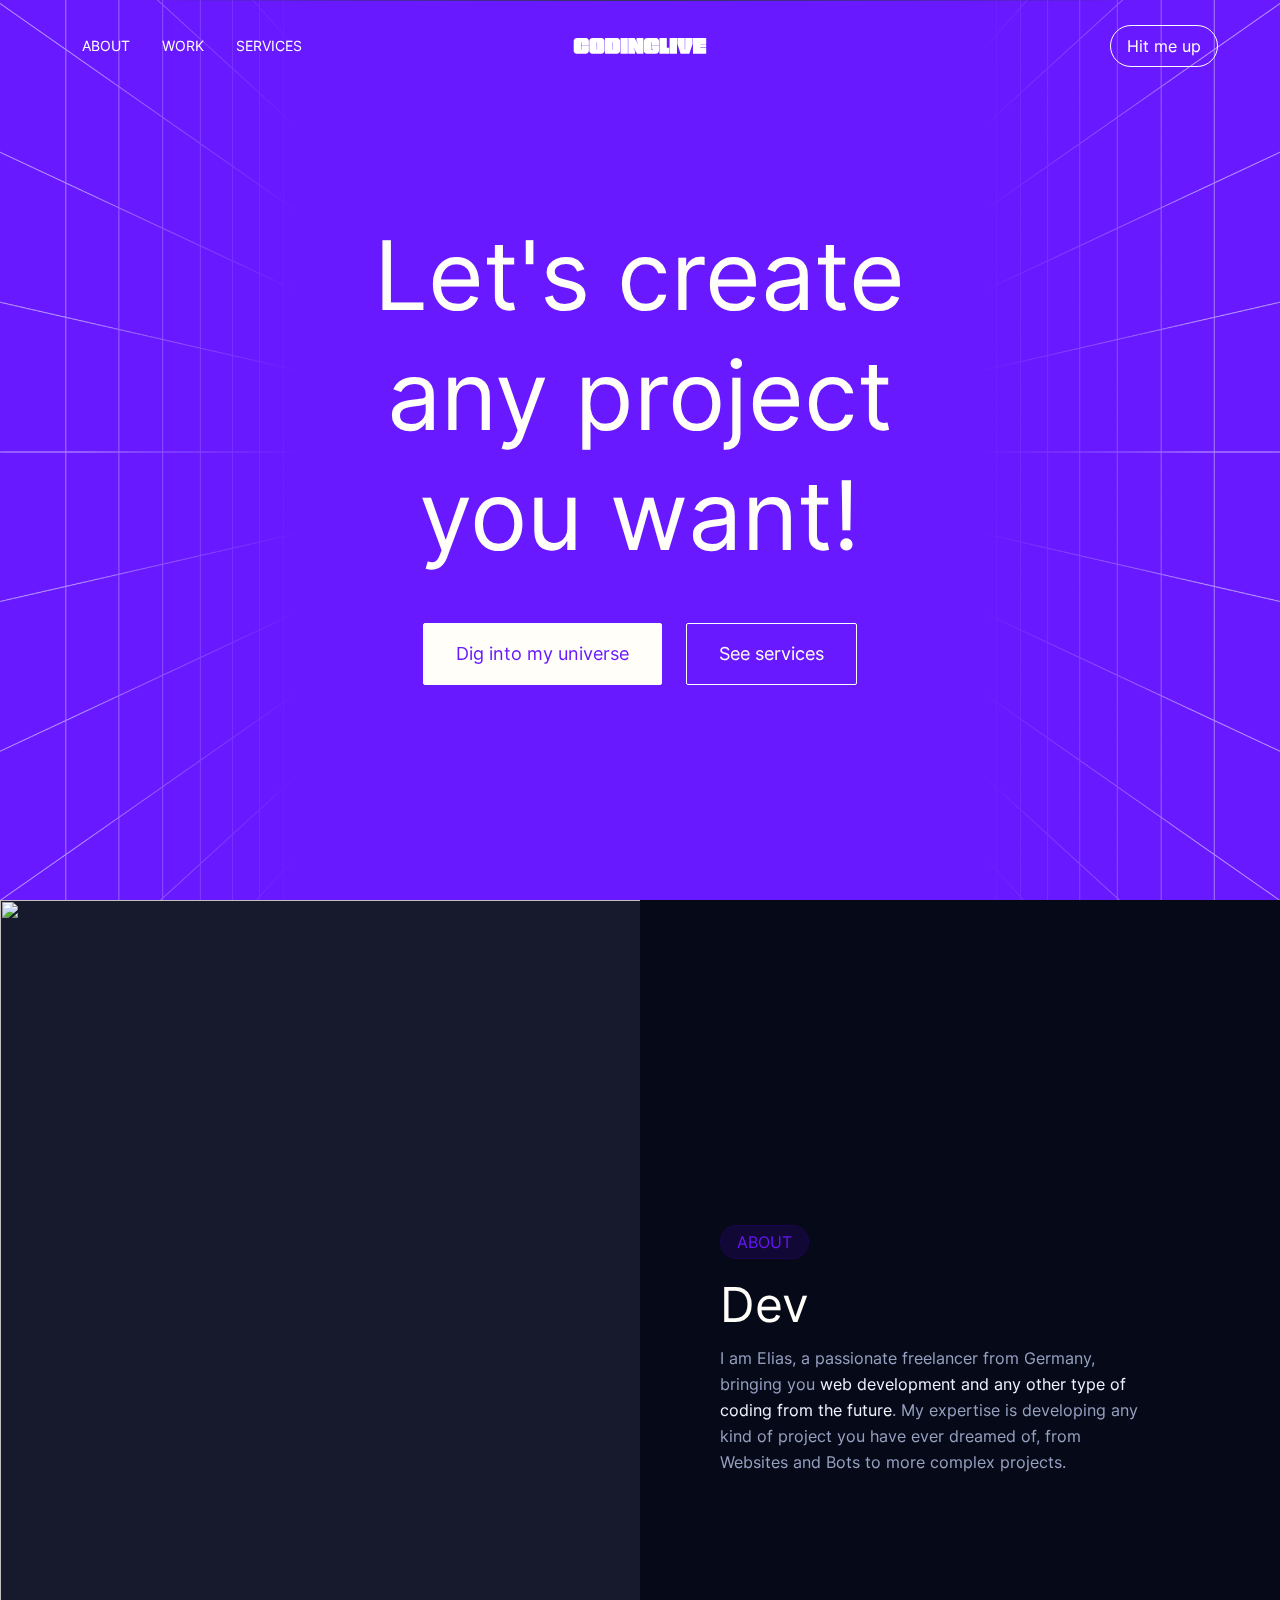
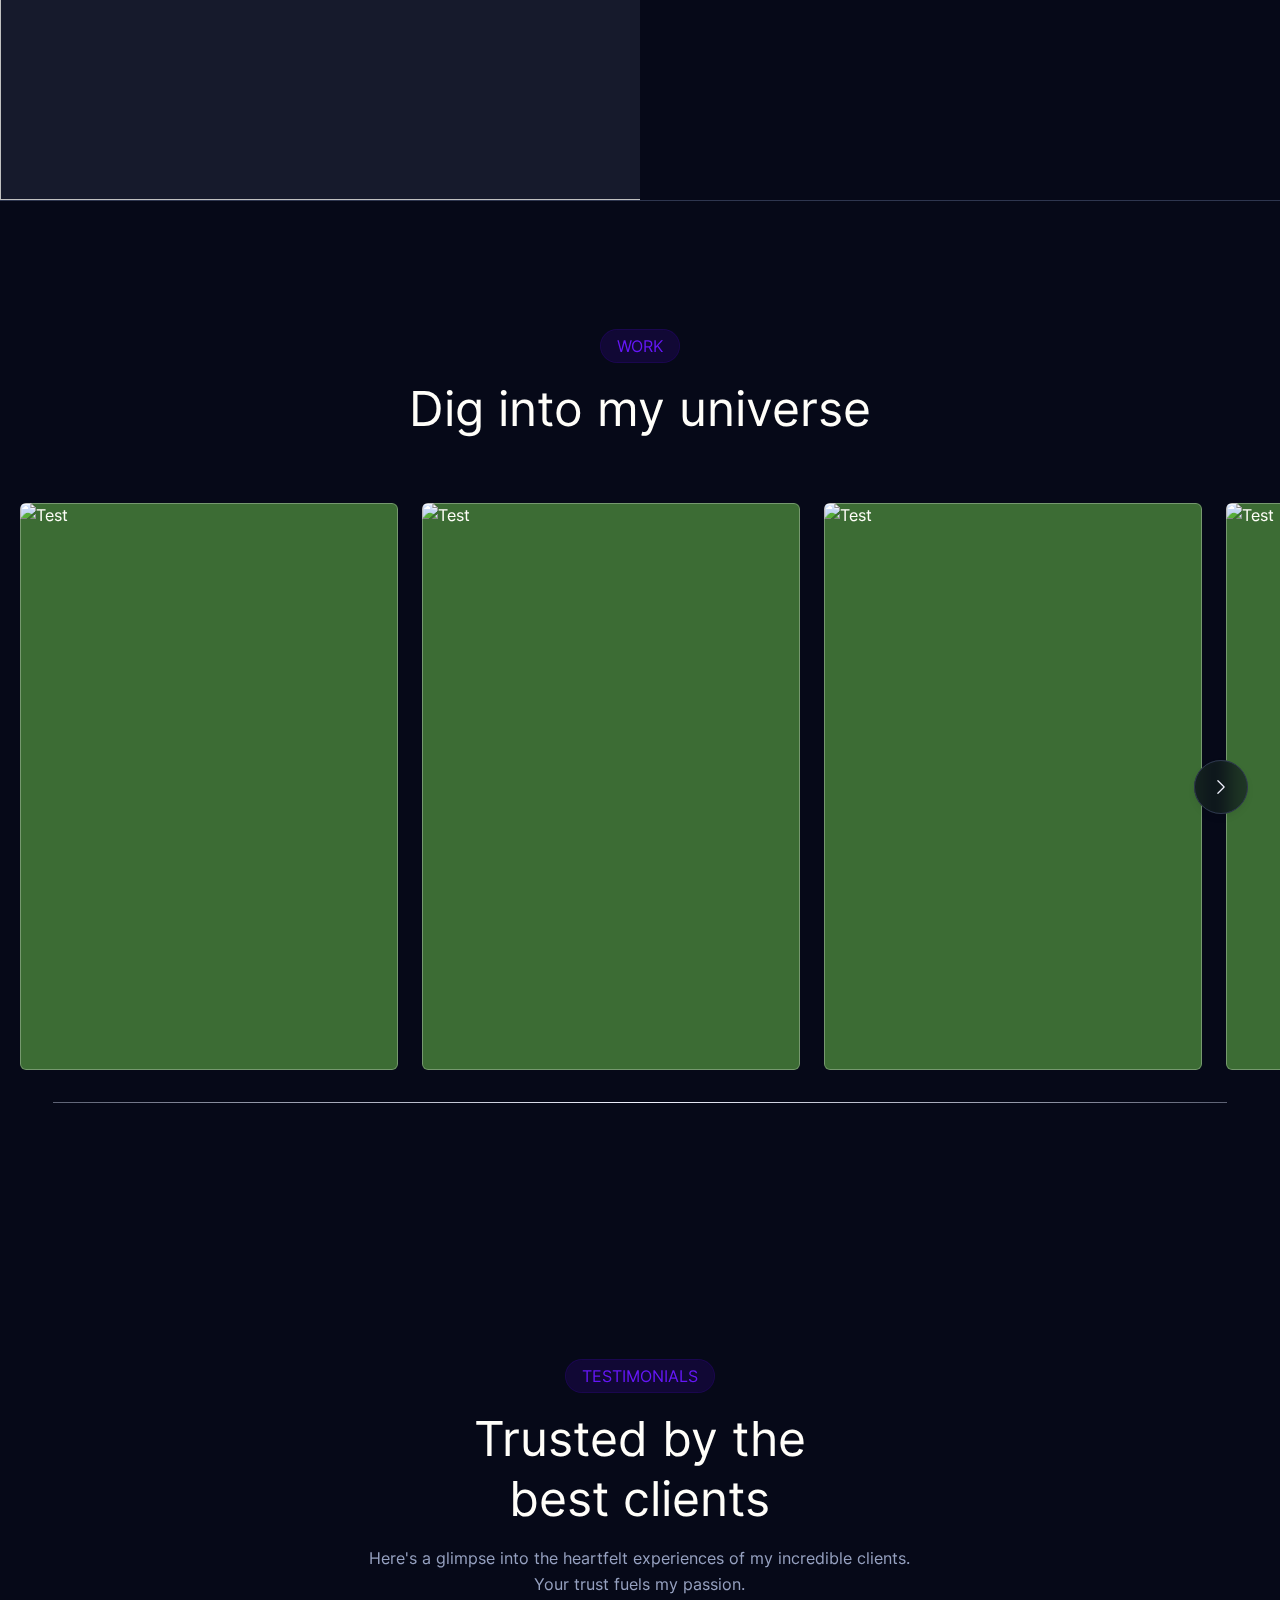
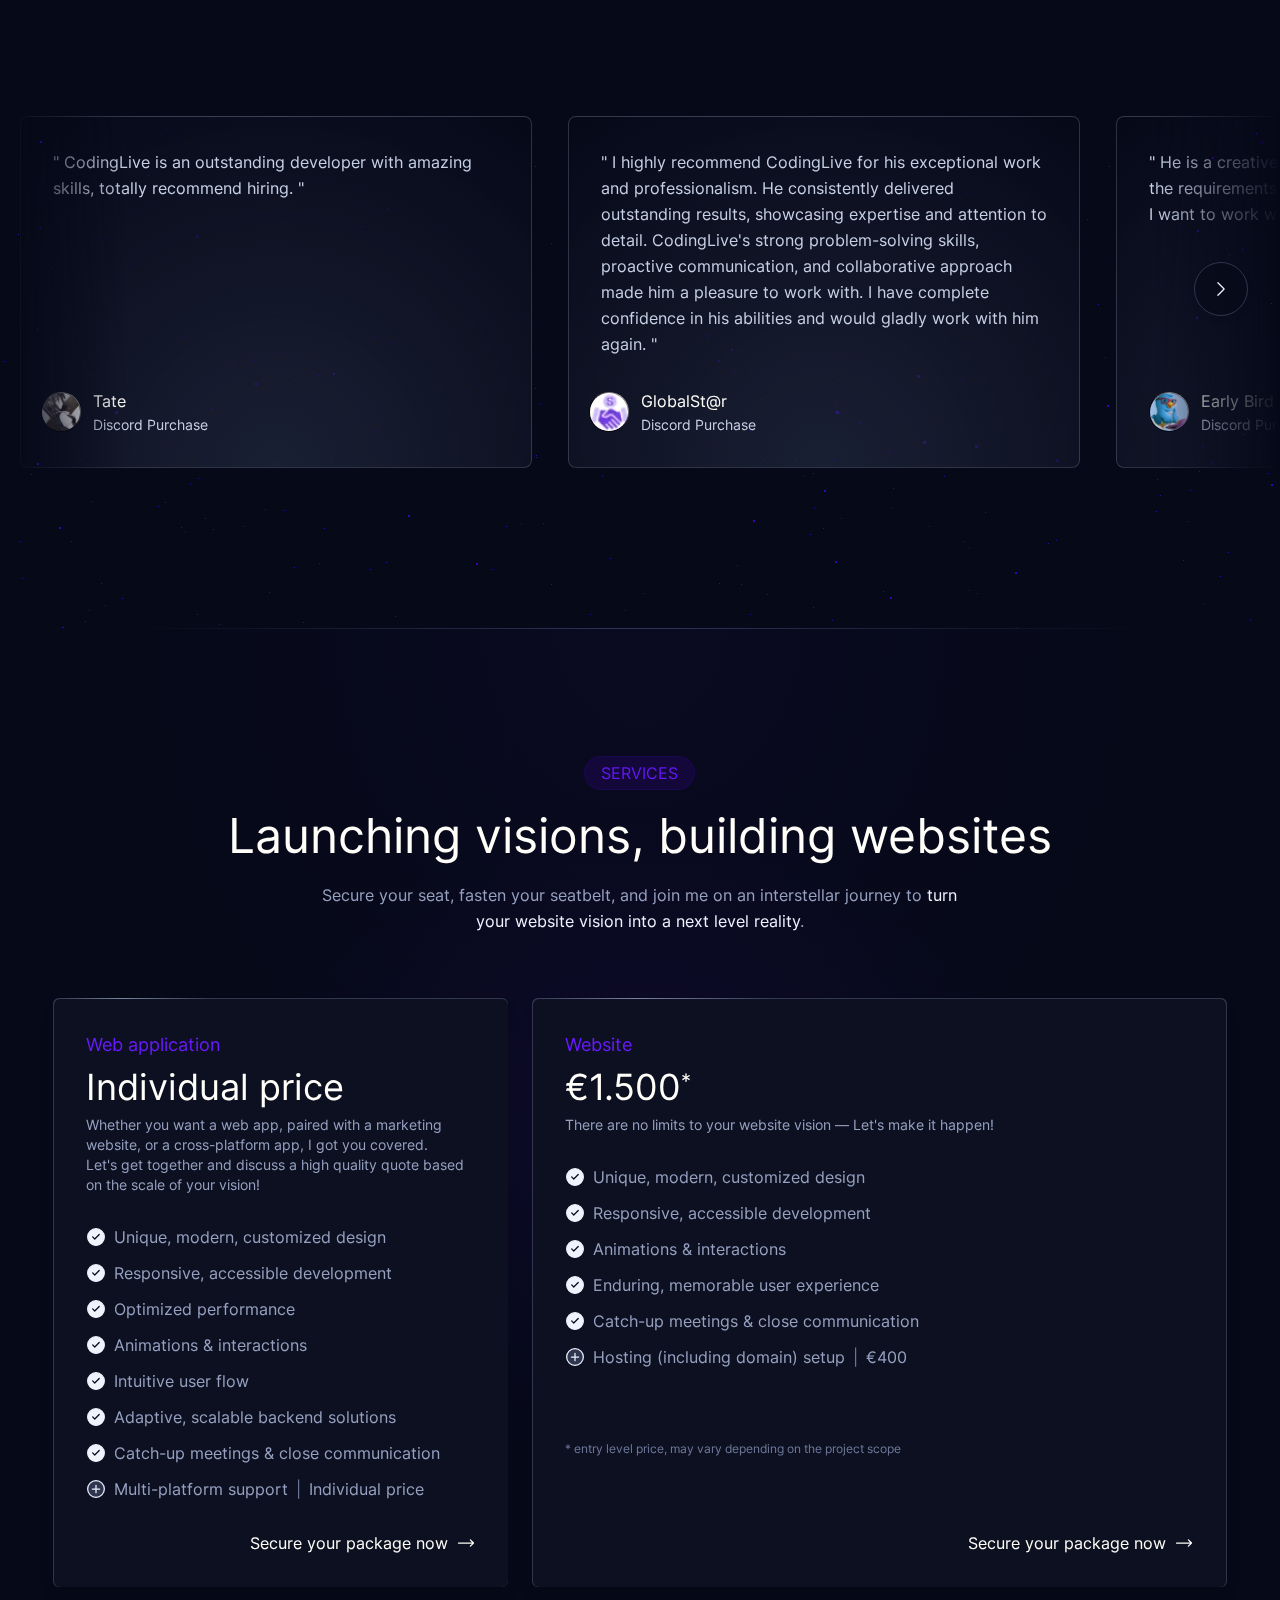
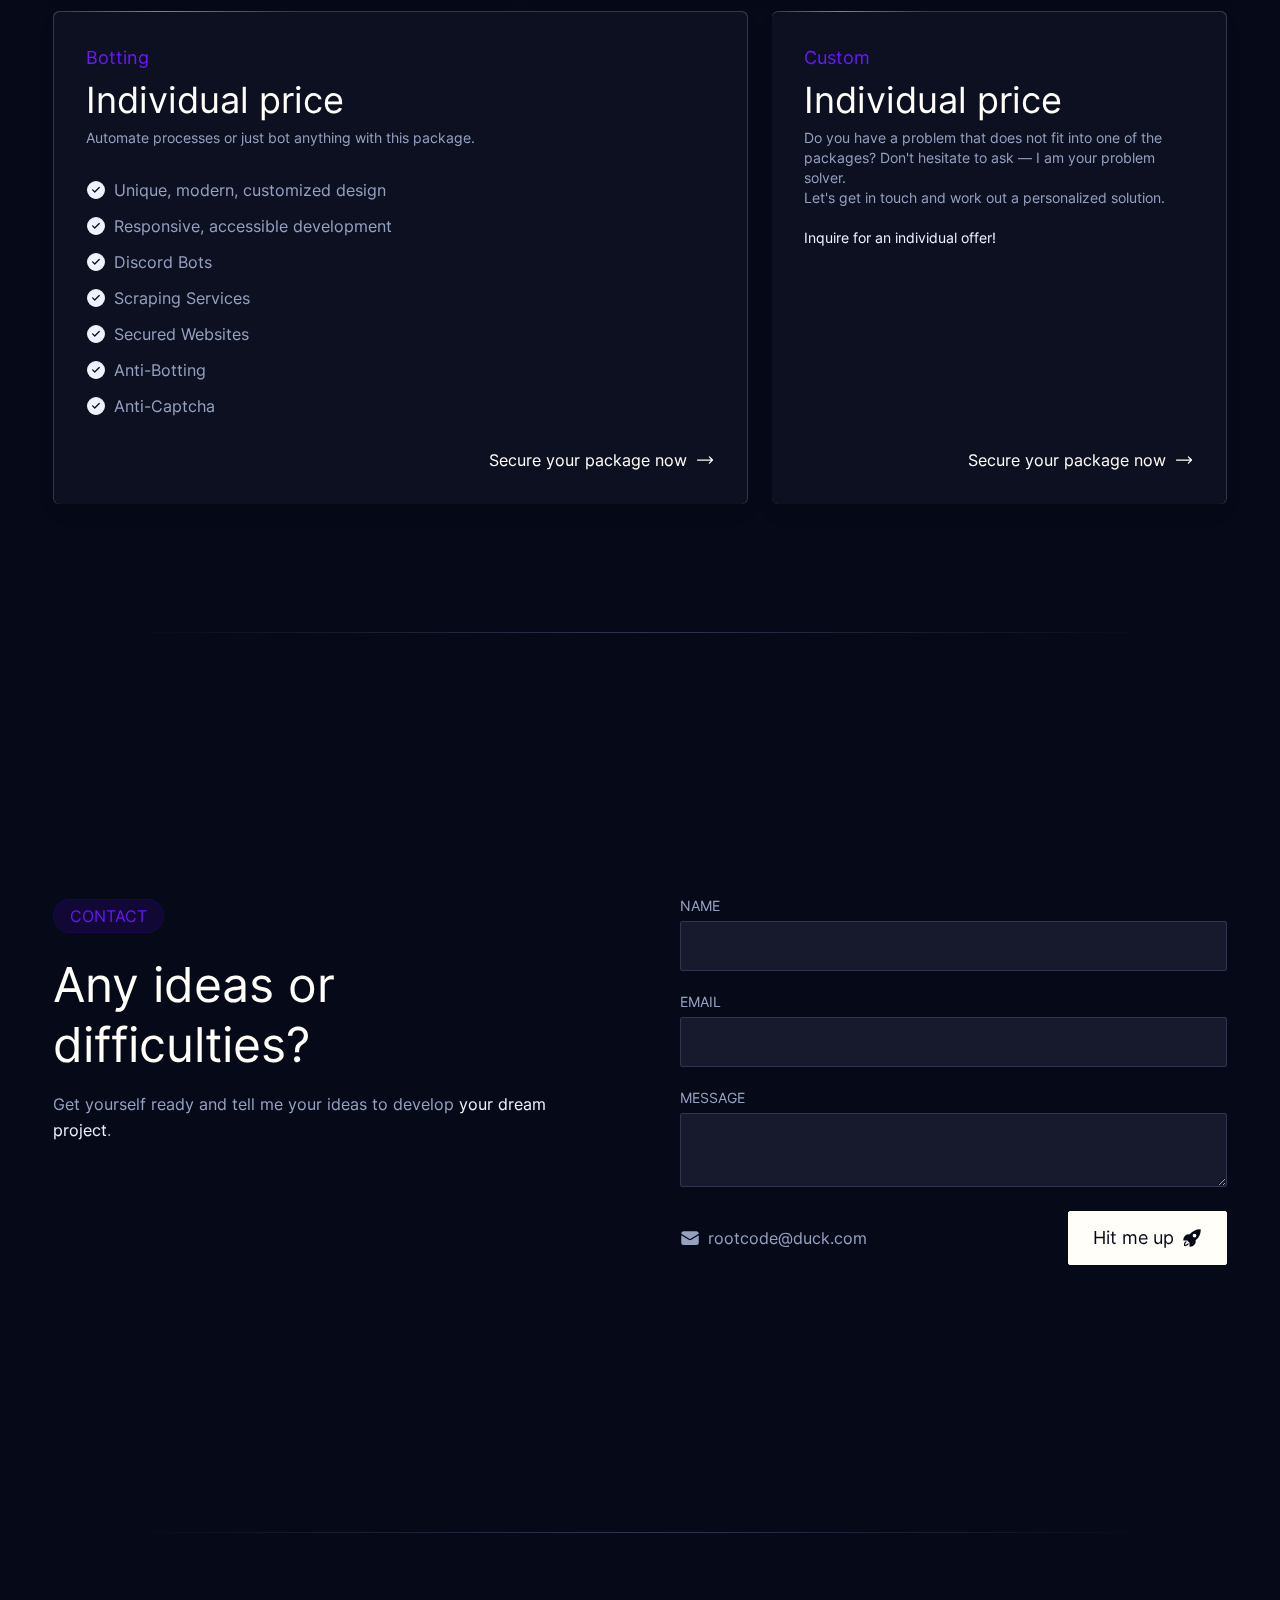
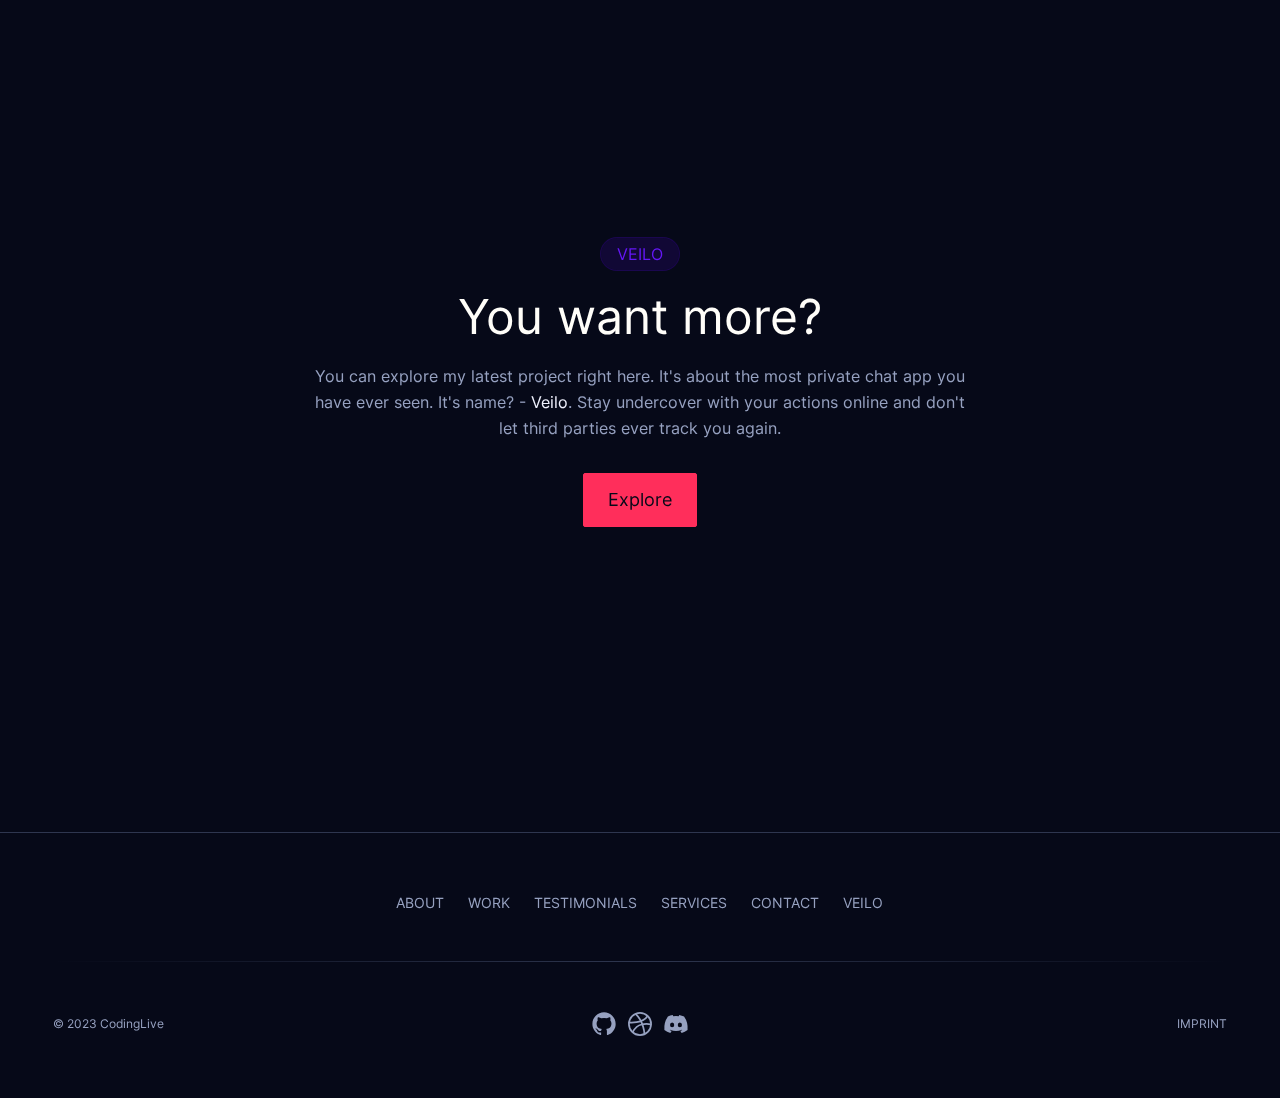
==== index.html @ 64d89483 "Update index.html" ====
<!DOCTYPE html>
<html lang="en" class="color-scheme-dark scroll-smooth">
<meta http-equiv="content-type" content="text/html;charset=utf-8" />

<head data-capo="">
    <meta charset="UTF-8">
    <meta content="width=device-width" name="viewport">
    <title>CodingLive | Portfolio</title>
    <script>
        if ('serviceWorker' in navigator) {
          navigator.serviceWorker.register('service-worker.js');
        }
    </script>
    <link rel="stylesheet" href="_astro/css_clean.css">

    <script type="module" src="_astro/hoisted.fcf19d90.js"></script>

    <script type="module" src="script.js"></script>

    <link rel="canonical" href="index.html">
    <meta name="description" content="CodingLive is bringing you web development and any type of botting you have ever dreamed of.">
    <meta name="robots" content="index, follow">
    <meta property="og:title" content="Lean more about all the projects CodingLive has made.">
    <meta property="og:type" content="website">
    <meta property="og:image" content="imgs/banner.png">
    <meta property="og:url" content="https://protdos.com/">
    <meta property="og:description" content="CodingLive is bringing you web development and any type of botting you have ever dreamed of.">
    <meta property="og:site_name" content="CodingLive">
    <meta property="og:image:url" content="imgs/banner.png">
    <meta property="og:image:alt" content="CodingLive">
    <meta name="twitter:card" content="summary_large_image">
    <link rel="sitemap" href="sitemap-index.xml">
    <meta content="index" name="robots">
    <meta content="Astro v3.3.2" name="generator">
    <meta name="astro-view-transitions-enabled" content="true">
    <meta name="astro-view-transitions-fallback" content="animate">
    <link rel="icon" href="IMG_5452.png" type="image/png">
    <meta name="theme-color" content="#3803B8">
    <link rel="manifest" href="site.webmanifest" crossorigin="anonymous">
    <link rel="apple-touch-icon" sizes="48x48" href="IMG_5452.png">
    <link rel="apple-touch-icon" sizes="72x72" href="IMG_5452.png">
    <link rel="apple-touch-icon" sizes="96x96" href="IMG_5452.png">
    <link rel="apple-touch-icon" sizes="144x144" href="IMG_5452.png">
    <link rel="apple-touch-icon" sizes="192x192" href="IMG_5452.png">
    <link rel="apple-touch-icon" sizes="256x256" href="IMG_5452.png">
    <link rel="apple-touch-icon" sizes="384x384" href="IMG_5452.png">
    <link rel="apple-touch-icon" sizes="512x512" href="IMG_5452.png">

    <link rel="stylesheet" href="stars_test.css">

    <link rel="stylesheet" href="rating_style.css">
    <link rel="stylesheet" href="burger_css.css">


</head>

<body class="scrollbar-thin bg-neutrals-900 text-neutrals-50 antialiased selection:bg-primary selection:text-neutrals-50">
    <iframe id="myHtml" src="fly.html"></iframe>
    <div id="overlay" class="hidden">
        <a href="#about" class="mobile-item" onclick="closeBurger()"><h1>ABOUT</h1></a>
        <a href="#work" class="mobile-item" onclick="closeBurger()"><h1>WORK</h1></a>
        <a href="#services" class="mobile-item" onclick="closeBurger()"><h1>SERVICES</h1></a>
      </div>
    <a href="#main" class="sr-only">Skip to main content</a>

    <style>
        astro-island,astro-slot,astro-static-slot{display:contents}
    </style>

    <astro-island uid="IAx7C" prefix="r2" component-url="/_astro/header.6a01347f.js" component-export="default" renderer-url="/_astro/client.c2e853c0.js" props="{&quot;data-astro-transition-persist&quot;:[0,&quot;astro-p2oxaboh-1&quot;]}" ssr="" client="idle" opts="{&quot;name&quot;:&quot;Header&quot;,&quot;value&quot;:true}" data-astro-transition-persist="astro-p2oxaboh-1" await-children="">
        <header aria-label="Primary" class="fixed top-0 z-40 w-full" style="z-index: 9999;">
            <div class="mx-auto w-11/12 max-w-7xl 2xl:w-4/5">
                <div id="nacbar" class="mt-4 rounded-full border-0.5 p-2 transition-colors duration-500 border-transparent bg-transparent">
                    <div class="grid grid-cols-3">
                        <div class="flex items-center lg:hidden">
                            <button type="button" id="mobile-navigation-toggle" aria-haspopup="menu" aria-expanded="true" aria-label="Toggle navigation menu" class="transition-colors duration-500 md:px-4 md:py-2">
                                <div class="burger">
                                    <span></span>
                                </div>
                            </button>
                        </div>
                        
                        <nav aria-label="Primary" class="ms-4 hidden items-center gap-x-6 lg:flex"><a href="index.html#about" class="relative flex h-full items-center p-1 text-sm uppercase text-neutrals-50 after:absolute after:inset-x-0 after:bottom-[12.25%] after:h-px after:scale-x-0 after:bg-gradient-to-r after:from-transparent after:via-neutrals-200 after:to-transparent after:transition-transform hover:after:-scale-x-100 focus-visible:after:-scale-x-100">About</a><a href="index.html#work" class="relative flex h-full items-center p-1 text-sm uppercase text-neutrals-50 after:absolute after:inset-x-0 after:bottom-[12.25%] after:h-px after:scale-x-0 after:bg-gradient-to-r after:from-transparent after:via-neutrals-200 after:to-transparent after:transition-transform hover:after:-scale-x-100 focus-visible:after:-scale-x-100">Work</a><a href="index.html#services" class="relative flex h-full items-center p-1 text-sm uppercase text-neutrals-50 after:absolute after:inset-x-0 after:bottom-[12.25%] after:h-px after:scale-x-0 after:bg-gradient-to-r after:from-transparent after:via-neutrals-200 after:to-transparent after:transition-transform hover:after:-scale-x-100 focus-visible:after:-scale-x-100">Services</a></nav>
                        <div class="flex items-center justify-center" id="really">
                            <a href="index.html" title="Navigate home" class="hover:animate-jiggle"><img src="_astro/wordmark.svg" width="483" height="52" alt="CodingLive" decoding="async" class="h-3.5 md:h-4" /></a>
                        </div>
                        <div class="flex items-center justify-end"><a class="relative isolate flex justify-center items-center select-none overflow-hidden border align-middle transition-all duration-500 before:absolute before:-start-3 before:top-0 before:-z-10 before:h-full before:w-[calc(100%+1.5rem)] before:origin-left before:-skew-x-[16deg] before:scale-x-0 before:transition-transform before:duration-500 hover:[&amp;:not(:disabled)]:before:scale-x-100 focus-visible:[&amp;:not(:disabled)]:before:scale-x-100 active:[&amp;:not(:disabled)]:scale-[1.01] disabled:opacity-70 border-neutrals-50 px-3 py-1.5 text-sm md:px-4 md:py-2 md:text-base hover:[&amp;:not(:disabled)]:text-neutrals-900 focus-visible:text-neutrals-900 text-neutrals-50 before:bg-neutrals-50 rounded-full" as="a" href="index.html#contact">Hit me up</a></div>
                    </div>
                </div>
            </div>
        </header>
    </astro-island>

    <script>
        let typedCharacters = '';
        let word_to_search = "rainbow";

        document.addEventListener('keyup', function (event) {
            const userInput = event.key.toLowerCase();

            if (userInput === 'backspace') {
                typedCharacters = typedCharacters.slice(0, -1);
            } else {
                typedCharacters += event.key.toLowerCase();
            }

            console.log(typedCharacters);

            if (typedCharacters.includes(word_to_search)) {
                typedCharacters = '';

                document.getElementById("nacbar").classList.add("animated_bar");

                setTimeout(function () {
                    document.getElementById("nacbar").classList.remove("animated_bar");
                }, 10000);
            }

        });

    </script>

    <style>
        .animated_bar {
            background: linear-gradient(124deg, #ff2400, #e81d1d, #e8b71d, #e3e81d, #1de840, #1ddde8, #2b1de8, #dd00f3, #dd00f3);
            background-size: 1800% 1800%;

            -webkit-animation: rainbow 10s ease;
            -moz-animation: rainbow 10s ease;
            -o-animation: rainbow 10s ease;
            animation: rainbow 10s ease;
        }

        @-webkit-keyframes rainbow {
            0%{
                background-position:0% 82%
            }
            50%{
                background-position:100% 19%
            }
            100%{  
                background-position:0% 82%
            }
        }
        @-moz-keyframes rainbow {
            0%{
                background-position:0% 82%
            }
            50%{
                background-position:100% 19%
            }
            100%{  
                background-position:0% 82%
            }
        }
        @-o-keyframes rainbow {
            0%{
                background-position:0% 82%
            }
            50%{
                background-position:100% 19%
            }
            100%{  
                background-position:0% 82%
            }
        }
        @keyframes rainbow { 
            0%{
                background-position:0% 82%
            }
            50%{
                background-position:100% 19%
            }
            100%{  
                background-position:0% 82%
            }
        }
    </style>

     

    <style>
        #overlay {
            display: flex;
            position: fixed;
            top: 0;
            left: 0;
            width: 100%;
            height: 100%;
            background-color: #060918; 
            color: white;
            font-size: 2em;
            text-align: center;
            padding-top: 20%;
            opacity: 0.92;
            transition: opacity 0.5s ease; 
            z-index: 9998; 
            align-items: center;
            flex-direction: column;
        }

        #overlay.hidden {
            opacity: 0;
            pointer-events: none;
        }

        .mobile-item {
            margin-bottom: 5%;
            transition: background-color 0.3s ease;
            width: 100%;

        }

        .mobile-item:hover {
            background-color: #1a2141;
            background: linear-gradient(to right, rgba(26, 33, 65, 0) 0%, #1a2141 50%, rgba(26, 33, 65, 0) 100%),
                        linear-gradient(to left, rgba(26, 33, 65, 0) 0%, #1a2141 50%, rgba(26, 33, 65, 0) 100%);
            opacity: 0.9;
        }


        .mobile-item:last-child {
            margin-bottom: 0;
        }

    </style>

  <script>
    let pressed = false;
    const burger = document.querySelector('.burger');

    burger.addEventListener('click', () => {
      burger.classList.toggle('active');
      if (pressed == false) {
        document.getElementById('overlay').classList.remove('hidden');
        pressed = true;
      } else { 
        document.getElementById('overlay').classList.add('hidden');
        pressed = false;
      }
      
    });

    function closeBurger() {
        burger.classList.toggle('active');
        document.getElementById('overlay').classList.add('hidden');
        pressed = false;
    }
    
  </script>

    

    <main id="main">
        <section aria-labelledby="hero-heading" id="da_section" class="relative inset-0 flex h-screen w-full flex-col justify-center py-28" id="sec1">
            <astro-island uid="J7izH" prefix="r4" component-url="/_astro/grid-background.4586b404.js" component-export="default" renderer-url="/_astro/client.c2e853c0.js" props="{}" ssr="" client="visible" opts="{&quot;name&quot;:&quot;GridBackground&quot;,&quot;value&quot;:true}" await-children="">
                <div aria-hidden="true" id="shit" class="pointer-events-none absolute inset-0 -z-50 overflow-hidden bg-primary bg-[size:103%_103%] bg-no-repeat object-fill" style="background-image:url(_astro/future-grid.a0cd4189.webp);background-position:calc(50% + 0px) calc(50% + 0px)"></div>
            </astro-island>
            <div class="mx-auto w-11/12 max-w-7xl 2xl:w-4/5" id="about2">
                <div class="flex flex-col items-center justify-center">
                    <h1 id="hero-heading" class="text-center text-4xl/tight font-bold text-neutrals-50 sm:text-5xl/tight md:text-7xl lg:text-8xl/tight">
                        Let's create <br>any project <br>you want!
                    </h1>
                    <div class="mt-12 flex items-stretch gap-x-6 gap-y-3 max-sm:flex-col sm:items-center"><a class="relative isolate flex justify-center items-center select-none overflow-hidden rounded-sm border align-middle transition-all duration-500 before:absolute before:-start-3 before:top-0 before:-z-10 before:h-full before:w-[calc(100%+1.5rem)] before:origin-left before:-skew-x-[16deg] before:scale-x-0 before:transition-transform before:duration-500 hover:[&amp;:not(:disabled)]:before:scale-x-100 focus-visible:[&amp;:not(:disabled)]:before:scale-x-100 active:[&amp;:not(:disabled)]:scale-[1.01] disabled:opacity-70 border-neutrals-50 px-6 py-3 md:px-8 md:py-4 md:text-lg hover:[&amp;:not(:disabled)]:tracking-[0.075em] text-primary before:bg-primary bg-neutrals-50 hover:[&amp;:not(:disabled)]:text-neutrals-50 focus-visible:text-neutrals-50" as="a" href="index.html#work">
                        Dig into my universe
                        </a><a class="relative isolate flex justify-center items-center select-none overflow-hidden rounded-sm border align-middle transition-all duration-500 before:absolute before:-start-3 before:top-0 before:-z-10 before:h-full before:w-[calc(100%+1.5rem)] before:origin-left before:-skew-x-[16deg] before:scale-x-0 before:transition-transform before:duration-500 hover:[&amp;:not(:disabled)]:before:scale-x-100 focus-visible:[&amp;:not(:disabled)]:before:scale-x-100 active:[&amp;:not(:disabled)]:scale-[1.01] disabled:opacity-70 border-neutrals-50 px-6 py-3 md:px-8 md:py-4 md:text-lg hover:[&amp;:not(:disabled)]:tracking-[0.075em] hover:[&amp;:not(:disabled)]:text-primary focus-visible:text-primary text-neutrals-50 before:bg-neutrals-50" as="a" href="index.html#services">
                        See services
                        </a>
                    </div>
                </div>
            </div>
        </section>

        <section id="about" aria-labelledby="about-heading" class="relative z-10 w-full bg-neutrals-900">
            <div class="flex min-h-screen w-full items-center max-lg:flex-col lg:grid lg:grid-cols-[minmax(0,1fr)_minmax(0,min(91.666667%/2,40rem))_minmax(0,min(91.666667%/2,40rem))_minmax(0,1fr)] xl:grid-cols-[minmax(0,1fr)_minmax(0,min(80%/2,40rem))_minmax(0,min(80%/2,40rem))_minmax(0,1fr)]"><img src="_astro/image.jpg" width="1328" height="1770" alt="" draggable="false" decoding="async" class="h-full max-h-screen bg-neutrals-800 object-cover object-center lg:col-start-1 lg:col-end-3" />
                <div class="w-full py-28 max-lg:mx-auto max-lg:w-11/12 max-lg:max-w-7xl lg:ps-10 xl:ps-20">
                    <p class="relative mb-4 inline-block overflow-hidden rounded-full border-0.5 border-primary/30 bg-primary/10 px-4 py-1 font-medium uppercase text-primary backdrop-blur-sm after:absolute after:inset-0 after:animate-shiny-badge-slide after:bg-primary/10 max-md:text-sm" id="about-heading">About</p>
                        <div class="mb-4 text-4xl font-bold text-neutrals-50 md:text-5xl">
                            <h2 id="animatedText"></h2>
                        </div>
                    <p class="max-w-prose text-base/relaxed text-neutrals-300" id="daaa">
                        I am Elias, a passionate freelancer from Germany, bringing you
                        <span class="text-neutrals-100">web development and any other type of coding from the future</span>. My expertise is developing any kind of project you have ever dreamed of, from Websites and Bots to more complex projects.
                    </p>
                </div>
            </div>
        </section>

        <section class="relative z-10 w-full bg-neutrals-900 py-32 flex flex-col justify-center min-h-screen before:inset-x-0 before:h-px before:absolute before:w-4/5 before:top-0 before:-z-10 before:bg-gradient-to-r before:from-transparent before:via-neutrals-600 before:to-transparent before:max-w-7xl before:mx-auto after:pointer-events-none after:absolute after:inset-0 after:-z-10 after:mx-auto after:h-full after:w-full after:max-w-7xl after:bg-[radial-gradient(40%_36%_at_50%_0%,rgba(105,25,255,0.04)_0%,rgba(105,25,255,0)_100%,rgba(105,25,255,0)_100%),radial-gradient(32%_20%_at_50%_32%,rgba(105,25,255,0.08)_0%,rgba(105,25,255,0)_100%)] lg:border-t-0.5 lg:border-neutrals-600 lg:before:hidden lg:after:hidden" id="work" aria-labelledby="work-heading">
            <div class="mx-auto w-11/12 max-w-7xl 2xl:w-4/5">
                <div class="flex flex-col items-center text-center">
                    <p class="relative mb-4 inline-block overflow-hidden rounded-full border-0.5 border-primary/30 bg-primary/10 px-4 py-1 font-medium uppercase text-primary backdrop-blur-sm after:absolute after:inset-0 after:animate-shiny-badge-slide after:bg-primary/10 max-md:text-sm" id="work-heading">Work</p>
                    <h2 class="mb-4 text-3xl/tight font-bold text-neutrals-50 md:text-5xl/tight">Dig into my universe</h2>
                </div>
            </div>
                      
            <div class="mt-4 w-full scroll-container">
                <div class="content">
                    <div class="relative py-8">

                        <div class="pointer-events-none absolute top-1/2 z-10 flex w-full -translate-y-1/2 justify-between px-4 lg:px-8">
                            <button type="text" onclick="scrollToElement('test_first2')" id="btn-back-testimonials2" title="Previous project slide" style="visibility: hidden;" aria-controls="project-carousel" disabled="" class="pointer-events-auto aspect-square h-fit rounded-full border border-neutrals-600 bg-neutrals-900/90 p-4 text-neutrals-100 drop-shadow-md backdrop-blur-md disabled:cursor-not-allowed disabled:opacity-50 supports-[backdrop-filter]:bg-neutrals-900/50"><svg xmlns="http://www.w3.org/2000/svg" viewBox="0 0 24 24" fill="currentColor" aria-hidden="true" class="h-5 w-5"><path fill-rule="evenodd" d="M7.72 12.53a.75.75 0 010-1.06l7.5-7.5a.75.75 0 111.06 1.06L9.31 12l6.97 6.97a.75.75 0 11-1.06 1.06l-7.5-7.5z" clip-rule="evenodd"></path></svg></button>
                            <button type="text" onclick="scrollToElement('last_project')" id="btn-back-testimonials3" class="pointer-events-auto aspect-square h-fit rounded-full border border-neutrals-600 bg-neutrals-900/90 p-4 text-neutrals-100 drop-shadow-md backdrop-blur-md disabled:cursor-not-allowed disabled:opacity-50 supports-[backdrop-filter]:bg-neutrals-900/50"><svg xmlns="http://www.w3.org/2000/svg" viewBox="0 0 24 24" fill="currentColor" aria-hidden="true" class="h-5 w-5"><path fill-rule="evenodd" d="M16.28 11.47a.75.75 0 010 1.06l-7.5 7.5a.75.75 0 01-1.06-1.06L14.69 12 7.72 5.03a.75.75 0 011.06-1.06l7.5 7.5z" clip-rule="evenodd"></path></svg></button>
                        </div>

                        <div class="h-[calc(clamp(18rem,42vmin,26rem)*3/2)] touch-none select-none overflow-hidden" id="da_thing">
                            <ul id="project-carousel" aria-label="Project Carousel" class="grid auto-cols-min grid-flow-col gap-x-6 overflow-x-auto ps-10" style="padding-left: 20px;">
                               <li id="test_first2" aria-labelledby="project-item-6ab247b3-08e7-423d-bfe6-4fceddb81c90-heading" data-item-index="0" aria-current="true" aria-hidden="false" class="relative aspect-[2/3] w-[clamp(18rem,42vmin,26rem)] overflow-hidden rounded-md">
                                    <a aria-label="Personal Website" aria-disabled="false" tabindex="0" class="group block h-full w-full rounded-md border border-neutrals-50/30" draggable="false">
                                        <article class="absolute inset-0 flex flex-col items-center justify-center gap-y-1 bg-neutrals-900/50 p-4 text-center opacity-0 backdrop-blur-sm transition-opacity duration-300 group-hover:opacity-100 group-focus-visible:opacity-100">
                                            <div class="overflow-hidden"><time dateTime="2023-08-01" class="block translate-y-full text-xs uppercase text-neutrals-50/90 transition-transform duration-300 group-hover:translate-y-0 group-focus-visible:translate-y-0">August 2023</time></div>
                                            <div class="overflow-hidden">
                                                <h3 id="project-item-6ab247b3-08e7-423d-bfe6-4fceddb81c90-heading" class="translate-y-full text-2xl font-bold transition-transform duration-300 group-hover:translate-y-0 group-focus-visible:translate-y-0 lg:text-4xl">Veilo - Private Chat</h3>
                                            </div>
                                            <div class="overflow-hidden">
                                                <p class="translate-y-full text-xs text-neutrals-50/90 transition-transform duration-300 group-hover:translate-y-0 group-focus-visible:translate-y-0 lg:text-sm">Website, App, Current</p>
                                            </div>
                                            <div class="overflow-hidden" style="margin-top: 8%;">
                                                <p data-href="https://veilo.protdos.com" class="clickable relative isolate flex justify-center items-center select-none overflow-hidden border align-middle transition-all duration-500 before:absolute before:-start-3 before:top-0 before:-z-10 before:h-full before:w-[calc(100%+1.5rem)] before:origin-left before:-skew-x-[16deg] before:scale-x-0 before:transition-transform before:duration-500 hover:[&amp;:not(:disabled)]:before:scale-x-100 focus-visible:[&amp;:not(:disabled)]:before:scale-x-100 active:[&amp;:not(:disabled)]:scale-[1.01] disabled:opacity-70 border-neutrals-50 px-3 py-1.5 text-sm md:px-4 md:py-2 md:text-base hover:[&amp;:not(:disabled)]:text-neutrals-900 focus-visible:text-neutrals-900 text-neutrals-50 before:bg-neutrals-50 rounded-full" as="a" href="index.html#contact">View</p>
                                            </div>

                                        </article><img alt="Test" decoding="async" src="imgs/IMG_5466.jpeg" sizes="(max-width: 3840px) 100vw, 3840px" width="3840" height="2160" class="pointer-events-none absolute inset-0 -z-10 h-full w-full object-cover transition-[transform,opacity,filter] duration-700 group-hover:scale-105 group-focus-visible:scale-105" style="background-color:#3c6c34;object-position: 2%" /></a>
                                </li>

                                <li aria-labelledby="project-item-6ab247b3-08e7-423d-bfe6-4fceddb81c90-heading" data-item-index="0" aria-current="true" aria-hidden="false" class="relative aspect-[2/3] w-[clamp(18rem,42vmin,26rem)] overflow-hidden rounded-md">
                                    <a aria-label="Personal Website" aria-disabled="false" tabindex="0" class="group block h-full w-full rounded-md border border-neutrals-50/30" draggable="false">
                                        <article class="absolute inset-0 flex flex-col items-center justify-center gap-y-2 bg-neutrals-900/50 p-4 text-center opacity-0 backdrop-blur-sm transition-opacity duration-300 group-hover:opacity-100 group-focus-visible:opacity-100">
                                            <div class="overflow-hidden"><time dateTime="2023-08-01" class="block translate-y-full text-xs uppercase text-neutrals-50/90 transition-transform duration-300 group-hover:translate-y-0 group-focus-visible:translate-y-0">July 2023</time></div>
                                            <div class="overflow-hidden">
                                                <h3 id="project-item-6ab247b3-08e7-423d-bfe6-4fceddb81c90-heading" class="translate-y-full text-2xl font-bold transition-transform duration-300 group-hover:translate-y-0 group-focus-visible:translate-y-0 lg:text-4xl">Encochat - Private Chat</h3>
                                            </div>
                                            <div class="overflow-hidden">
                                                <p class="translate-y-full text-xs text-neutrals-50/90 transition-transform duration-300 group-hover:translate-y-0 group-focus-visible:translate-y-0 lg:text-sm">Website, Old App</p>
                                            </div>
                                            <div class="overflow-hidden" style="margin-top: 8%;">
                                                <p data-href="https://app.protdos.com" class="clickable relative isolate flex justify-center items-center select-none overflow-hidden border align-middle transition-all duration-500 before:absolute before:-start-3 before:top-0 before:-z-10 before:h-full before:w-[calc(100%+1.5rem)] before:origin-left before:-skew-x-[16deg] before:scale-x-0 before:transition-transform before:duration-500 hover:[&amp;:not(:disabled)]:before:scale-x-100 focus-visible:[&amp;:not(:disabled)]:before:scale-x-100 active:[&amp;:not(:disabled)]:scale-[1.01] disabled:opacity-70 border-neutrals-50 px-3 py-1.5 text-sm md:px-4 md:py-2 md:text-base hover:[&amp;:not(:disabled)]:text-neutrals-900 focus-visible:text-neutrals-900 text-neutrals-50 before:bg-neutrals-50 rounded-full" as="a" href="index.html#contact">View</p>
                                            </div>

                                        </article><img alt="Test" decoding="async" src="imgs/IMG_5467.jpeg" sizes="(max-width: 3840px) 100vw, 3840px" width="3840" height="2160" class="pointer-events-none absolute inset-0 -z-10 h-full w-full object-cover transition-[transform,opacity,filter] duration-700 group-hover:scale-105 group-focus-visible:scale-105" style="background-color:#3c6c34;object-position:50%" /></a>
                                </li>

                                <li aria-labelledby="project-item-6ab247b3-08e7-423d-bfe6-4fceddb81c90-heading" data-item-index="0" aria-current="true" aria-hidden="false" class="relative aspect-[2/3] w-[clamp(18rem,42vmin,26rem)] overflow-hidden rounded-md">
                                    <a aria-label="Personal Website" aria-disabled="false" tabindex="0" class="group block h-full w-full rounded-md border border-neutrals-50/30" draggable="false">
                                        <article class="absolute inset-0 flex flex-col items-center justify-center gap-y-2 bg-neutrals-900/50 p-4 text-center opacity-0 backdrop-blur-sm transition-opacity duration-300 group-hover:opacity-100 group-focus-visible:opacity-100">
                                            <div class="overflow-hidden"><time dateTime="2023-08-01" class="block translate-y-full text-xs uppercase text-neutrals-50/90 transition-transform duration-300 group-hover:translate-y-0 group-focus-visible:translate-y-0">February 2023</time></div>
                                            <div class="overflow-hidden">
                                                <h3 id="project-item-6ab247b3-08e7-423d-bfe6-4fceddb81c90-heading" class="translate-y-full text-2xl font-bold transition-transform duration-300 group-hover:translate-y-0 group-focus-visible:translate-y-0 lg:text-4xl">Old Portfolio</h3>
                                            </div>
                                            <div class="overflow-hidden">
                                                <p class="translate-y-full text-xs text-neutrals-50/90 transition-transform duration-300 group-hover:translate-y-0 group-focus-visible:translate-y-0 lg:text-sm">Website, Old Portfolio</p>
                                            </div>
                                            <div class="overflow-hidden" style="margin-top: 8%;">
                                                <p data-href="https://personal.protdos.com" class="clickable relative isolate flex justify-center items-center select-none overflow-hidden border align-middle transition-all duration-500 before:absolute before:-start-3 before:top-0 before:-z-10 before:h-full before:w-[calc(100%+1.5rem)] before:origin-left before:-skew-x-[16deg] before:scale-x-0 before:transition-transform before:duration-500 hover:[&amp;:not(:disabled)]:before:scale-x-100 focus-visible:[&amp;:not(:disabled)]:before:scale-x-100 active:[&amp;:not(:disabled)]:scale-[1.01] disabled:opacity-70 border-neutrals-50 px-3 py-1.5 text-sm md:px-4 md:py-2 md:text-base hover:[&amp;:not(:disabled)]:text-neutrals-900 focus-visible:text-neutrals-900 text-neutrals-50 before:bg-neutrals-50 rounded-full" as="a" href="index.html#contact">View</p>
                                            </div>

                                        </article><img alt="Test" decoding="async" src="imgs/IMG_5468.jpeg" sizes="(max-width: 3840px) 100vw, 3840px" width="3840" height="2160" class="pointer-events-none absolute inset-0 -z-10 h-full w-full object-cover transition-[transform,opacity,filter] duration-700 group-hover:scale-105 group-focus-visible:scale-105" style="background-color:#3c6c34;object-position:30%" /></a>
                                </li>

                                <li aria-labelledby="project-item-6ab247b3-08e7-423d-bfe6-4fceddb81c90-heading" data-item-index="0" aria-current="true" aria-hidden="false" class="relative aspect-[2/3] w-[clamp(18rem,42vmin,26rem)] overflow-hidden rounded-md">
                                    <a aria-label="Personal Website" aria-disabled="false" tabindex="0" class="group block h-full w-full rounded-md border border-neutrals-50/30" draggable="false">
                                        <article class="absolute inset-0 flex flex-col items-center justify-center gap-y-2 bg-neutrals-900/50 p-4 text-center opacity-0 backdrop-blur-sm transition-opacity duration-300 group-hover:opacity-100 group-focus-visible:opacity-100">
                                            <div class="overflow-hidden"><time dateTime="2023-08-01" class="block translate-y-full text-xs uppercase text-neutrals-50/90 transition-transform duration-300 group-hover:translate-y-0 group-focus-visible:translate-y-0">November 2022</time></div>
                                            <div class="overflow-hidden">
                                                <h3 id="project-item-6ab247b3-08e7-423d-bfe6-4fceddb81c90-heading" class="translate-y-full text-2xl font-bold transition-transform duration-300 group-hover:translate-y-0 group-focus-visible:translate-y-0 lg:text-4xl">Spanndecken Born</h3>
                                            </div>
                                            <div class="overflow-hidden">
                                                <p class="translate-y-full text-xs text-neutrals-50/90 transition-transform duration-300 group-hover:translate-y-0 group-focus-visible:translate-y-0 lg:text-sm">Website</p>
                                            </div>
                                            <div class="overflow-hidden" style="margin-top: 8%;">
                                                <p data-href="#" class="clickable relative isolate flex justify-center items-center select-none overflow-hidden border align-middle transition-all duration-500 before:absolute before:-start-3 before:top-0 before:-z-10 before:h-full before:w-[calc(100%+1.5rem)] before:origin-left before:-skew-x-[16deg] before:scale-x-0 before:transition-transform before:duration-500 hover:[&amp;:not(:disabled)]:before:scale-x-100 focus-visible:[&amp;:not(:disabled)]:before:scale-x-100 active:[&amp;:not(:disabled)]:scale-[1.01] disabled:opacity-70 border-neutrals-50 px-3 py-1.5 text-sm md:px-4 md:py-2 md:text-base hover:[&amp;:not(:disabled)]:text-neutrals-900 focus-visible:text-neutrals-900 text-neutrals-50 before:bg-neutrals-50 rounded-full" as="a" href="index.html#contact">View</p>
                                            </div>

                                        </article><img alt="Test" decoding="async" src="imgs/IMG_5472.jpeg" sizes="(max-width: 3840px) 100vw, 3840px" width="3840" height="2160" class="pointer-events-none absolute inset-0 -z-10 h-full w-full object-cover transition-[transform,opacity,filter] duration-700 group-hover:scale-105 group-focus-visible:scale-105" style="background-color:#3c6c34;object-position:50%" /></a>
                                </li>

                                <li aria-labelledby="project-item-6ab247b3-08e7-423d-bfe6-4fceddb81c90-heading" data-item-index="0" aria-current="true" aria-hidden="false" class="relative aspect-[2/3] w-[clamp(18rem,42vmin,26rem)] overflow-hidden rounded-md">
                                    <a aria-label="Personal Website" aria-disabled="false" tabindex="0" class="group block h-full w-full rounded-md border border-neutrals-50/30" draggable="false">
                                        <article class="absolute inset-0 flex flex-col items-center justify-center gap-y-2 bg-neutrals-900/50 p-4 text-center opacity-0 backdrop-blur-sm transition-opacity duration-300 group-hover:opacity-100 group-focus-visible:opacity-100">
                                            <div class="overflow-hidden"><time dateTime="2023-08-01" class="block translate-y-full text-xs uppercase text-neutrals-50/90 transition-transform duration-300 group-hover:translate-y-0 group-focus-visible:translate-y-0">November 2022</time></div>
                                            <div class="overflow-hidden">
                                                <h3 id="project-item-6ab247b3-08e7-423d-bfe6-4fceddb81c90-heading" class="translate-y-full text-2xl font-bold transition-transform duration-300 group-hover:translate-y-0 group-focus-visible:translate-y-0 lg:text-4xl">Refreshed</h3>
                                            </div>
                                            <div class="overflow-hidden">
                                                <p class="translate-y-full text-xs text-neutrals-50/90 transition-transform duration-300 group-hover:translate-y-0 group-focus-visible:translate-y-0 lg:text-sm">Website</p>
                                            </div>
                                            <div class="overflow-hidden" style="margin-top: 8%;">
                                                <p data-href="#" class="clickable relative isolate flex justify-center items-center select-none overflow-hidden border align-middle transition-all duration-500 before:absolute before:-start-3 before:top-0 before:-z-10 before:h-full before:w-[calc(100%+1.5rem)] before:origin-left before:-skew-x-[16deg] before:scale-x-0 before:transition-transform before:duration-500 hover:[&amp;:not(:disabled)]:before:scale-x-100 focus-visible:[&amp;:not(:disabled)]:before:scale-x-100 active:[&amp;:not(:disabled)]:scale-[1.01] disabled:opacity-70 border-neutrals-50 px-3 py-1.5 text-sm md:px-4 md:py-2 md:text-base hover:[&amp;:not(:disabled)]:text-neutrals-900 focus-visible:text-neutrals-900 text-neutrals-50 before:bg-neutrals-50 rounded-full" as="a" href="index.html#contact">View</p>
                                            </div>

                                        </article><img alt="Test" decoding="async" src="imgs/IMG_5471.jpeg" sizes="(max-width: 3840px) 100vw, 3840px" width="3840" height="2160" class="pointer-events-none absolute inset-0 -z-10 h-full w-full object-cover transition-[transform,opacity,filter] duration-700 group-hover:scale-105 group-focus-visible:scale-105" style="background-color:#3c6c34;object-position:100%" /></a>
                                </li>

                                <li aria-labelledby="project-item-6ab247b3-08e7-423d-bfe6-4fceddb81c90-heading" data-item-index="0" aria-current="true" aria-hidden="false" class="relative aspect-[2/3] w-[clamp(18rem,42vmin,26rem)] overflow-hidden rounded-md">
                                    
                                    <article id="last_project" class="absolute inset-0 flex flex-col items-center justify-center gap-y-2 bg-neutrals-900/50 p-4 text-center opacity-1 backdrop-blur-sm transition-opacity duration-300 group-hover:opacity-100">
                                            <div class="overflow-hidden">
                                                <h3 id="project-item-6ab247b3-08e7-423d-bfe6-4fceddb81c90-heading" class="text-2xl font-bold transition-transform duration-300 lg:text-4xl">Got an idea?</h3>
                                            </div>
                                            <div class="overflow-hidden">
                                                <p class="text-xs text-neutrals-50/90 transition-transform duration-300 lg:text-sm">Contact be down below so we can create your dream project right now!</p>
                                            </div>
                                            <div class="overflow-hidden" style="margin-top: 8%;">
                                                <a class="relative isolate flex justify-center items-center select-none overflow-hidden border align-middle transition-all duration-500 before:absolute before:-start-3 before:top-0 before:-z-10 before:h-full before:w-[calc(100%+1.5rem)] before:origin-left before:-skew-x-[16deg] before:scale-x-0 before:transition-transform before:duration-500 hover:[&amp;:not(:disabled)]:before:scale-x-100 focus-visible:[&amp;:not(:disabled)]:before:scale-x-100 active:[&amp;:not(:disabled)]:scale-[1.01] disabled:opacity-70 border-neutrals-50 px-3 py-1.5 text-sm md:px-4 md:py-2 md:text-base hover:[&amp;:not(:disabled)]:text-neutrals-900 focus-visible:text-neutrals-900 text-neutrals-50 before:bg-neutrals-50 rounded-full" href="index.html#contact">Contact</a>
                                            </div>

                                        </article>
                                        <img alt="Test" decoding="async" src="_astro/future-grid.a0cd4189.webp" sizes="(max-width: 3840px) 100vw, 3840px" width="3840" height="2160" class="pointer-events-none absolute inset-0 -z-10 h-full w-full object-cover transition-[transform,opacity,filter] duration-700 group-hover:scale-105 group-focus-visible:scale-105" style="background-color:transparent; object-position:100%" />
                                
                                </li>
                                                            
                                
                            </ul>
                        </div>
                        
                    </div>
                    <div class="mx-auto w-11/12 max-w-7xl 2xl:w-4/5">
                        <div class="h-px w-full bg-gradient-to-r from-neutrals-600/60 via-neutrals-600 to-neutrals-600/60">
                            <div class="h-full bg-gradient-to-r from-neutrals-100/30 via-neutrals-100 to-neutrals-100/30" style="width:100%"></div>
                        </div>
                    </div>
                </div>
            </div>

            </astro-island>
        </section>

        <script>
            const scrollContainer2 = document.getElementById('project-carousel');
            const back_btn2 = document.getElementById('btn-back-testimonials2');
            const back_btn3 = document.getElementById('btn-back-testimonials3');

            
            scrollContainer2.addEventListener('scroll', () => {
                const isAtEnd = scrollContainer2.scrollLeft + scrollContainer2.clientWidth >= scrollContainer2.scrollWidth;
                
                if (isAtEnd) {
                    back_btn3.disabled = true;
                    back_btn3.style.visibility = 'hidden';
                } else {
                    back_btn3.disabled = false;
                    back_btn3.style.visibility = 'visible';
                }

                if (scrollContainer2.scrollLeft > 25) {
                    back_btn2.disabled = false;
                    back_btn2.style.visibility = 'visible';
                } else {
                    back_btn2.disabled = true;
                    back_btn2.style.visibility = 'hidden';
                }
            });
            </script>

        <section class="bg-animation z-10 w-full bg-neutrals-900 py-32 flex flex-col justify-center min-h-screen before:inset-x-0 before:h-px before:absolute before:w-4/5 before:top-0 before:-z-10 before:bg-gradient-to-r before:from-transparent before:via-neutrals-600 before:to-transparent before:max-w-7xl before:mx-auto after:pointer-events-none after:absolute after:inset-0 after:-z-10 after:mx-auto after:h-full after:w-full after:max-w-7xl after:bg-[radial-gradient(40%_36%_at_50%_0%,rgba(105,25,255,0.04)_0%,rgba(105,25,255,0)_100%,rgba(105,25,255,0)_100%),radial-gradient(32%_20%_at_50%_32%,rgba(105,25,255,0.08)_0%,rgba(105,25,255,0)_100%)]" id="stories" aria-labelledby="stories-heading">
            
            <astro-island uid="Z9hi00" prefix="r27" component-url="/_astro/stars-background.ac318252.js" component-export="default" renderer-url="/_astro/client.c2e853c0.js" props="{}" ssr="" client="visible" opts="{&quot;name&quot;:&quot;StarsBackground&quot;,&quot;value&quot;:true}" await-children="">
                <div class="mask-inline-faded pointer-events-none absolute inset-0 -z-10" id="tsparticles"><canvas style="width:100%;height:100%"></canvas></div>
            </astro-island>
            <div class="mx-auto w-11/12 max-w-7xl 2xl:w-4/5">
                <div class="mb-16 flex flex-col items-center text-center">
                    <p class="relative mb-4 inline-block overflow-hidden rounded-full border-0.5 border-primary/30 bg-primary/10 px-4 py-1 font-medium uppercase text-primary backdrop-blur-sm after:absolute after:inset-0 after:animate-shiny-badge-slide after:bg-primary/10 max-md:text-sm" id="stories-heading">Testimonials</p>
                    <h2 class="mb-4 text-3xl/tight font-bold text-neutrals-50 md:text-5xl/tight">
                        Trusted by the
                        <br> best clients
                    </h2>
                    <p class="max-w-prose text-base/relaxed text-neutrals-300">
                        Here&apos;s a glimpse into the heartfelt experiences of my incredible clients.<br>Your trust fuels my passion.
                    </p>
                </div>
            </div>
            <style>
                .mask-inline {
                    -webkit-mask: linear-gradient(
                        90deg,
                        transparent,
                        white 10%,
                        white 90%,
                        transparent
                    );
                    mask: linear-gradient(90deg, transparent, white 10%, white 90%, transparent);
                }
            </style>
            <div class="mt-4 w-full scroll-container">
                <div class="content">
                    <div class="relative py-8">

                        <div id="stars"></div>
                        <div id="stars2"></div>
                        <div id="stars3"></div>
                        <div id="stars4"></div>

                        <script>
                            function scrollToElement(name) {
                                const elementToScrollTo = document.getElementById(name);
                                elementToScrollTo.scrollIntoView({ behavior: 'smooth', block: 'nearest', inline: 'start' });
                            }

                            function scrollTo2(el) {
                                const elRight = el.offsetLeft + el.offsetWidth;
                                const elLeft = el.offsetLeft;

                                const elParentRight = el.parentNode.offsetLeft + el.parentNode.offsetWidth;
                                const elParentLeft = el.parentNode.offsetLeft;

                                if (elRight > elParentRight + el.parentNode.scrollLeft) {
                                    el.parentNode.scrollLeft = elRight - elParentRight;
                                }

                                else if (elLeft < elParentLeft + el.parentNode.scrollLeft) {
                                    el.parentNode.scrollLeft = elLeft - elParentLeft;
                                }
                            }


                            

                        </script>

                        <div class="pointer-events-none absolute top-1/2 z-10 flex w-full -translate-y-1/2 justify-between px-4 lg:px-8">
                            <button disabled="" id="btn-back-testimonials" type="text" title="Previous project slide" style="visibility: hidden;" aria-controls="project-carousel" onclick="scrollToElement('test_first')" class="pointer-events-auto aspect-square h-fit rounded-full border border-neutrals-600 bg-neutrals-900/90 p-4 text-neutrals-100 drop-shadow-md backdrop-blur-md disabled:cursor-not-allowed disabled:opacity-50 supports-[backdrop-filter]:bg-neutrals-900/50"><svg xmlns="http://www.w3.org/2000/svg" viewBox="0 0 24 24" fill="currentColor" aria-hidden="true" class="h-5 w-5"><path fill-rule="evenodd" d="M7.72 12.53a.75.75 0 010-1.06l7.5-7.5a.75.75 0 111.06 1.06L9.31 12l6.97 6.97a.75.75 0 11-1.06 1.06l-7.5-7.5z" clip-rule="evenodd"></path></svg></button>
                            <button type="text" id="forward_btn" title="" onclick="scrollToElement('feeed')" class="pointer-events-auto aspect-square h-fit rounded-full border border-neutrals-600 bg-neutrals-900/90 p-4 text-neutrals-100 drop-shadow-md backdrop-blur-md disabled:cursor-not-allowed disabled:opacity-50 supports-[backdrop-filter]:bg-neutrals-900/50"><svg xmlns="http://www.w3.org/2000/svg" viewBox="0 0 24 24" fill="currentColor" aria-hidden="true" class="h-5 w-5"><path fill-rule="evenodd" d="M16.28 11.47a.75.75 0 010 1.06l-7.5 7.5a.75.75 0 01-1.06-1.06L14.69 12 7.72 5.03a.75.75 0 011.06-1.06l7.5 7.5z" clip-rule="evenodd"></path></svg></button>
                        </div>

                        <div class="mask-inline touch-none select-none overflow-hidden" id="da_thing">
                            <ul id="da_thing_2" aria-label="Project Carousel" class="grid auto-cols-min grid-flow-col gap-x-6 overflow-x-hidden ps-10" style="padding-left: 20px;">
                             
                                <li id="test_first" data-item-index="1" aria-current="false" aria-hidden="true" class="relative me-3 h-full w-[32rem] max-w-[80vw] flex-[0_0_auto] rounded-lg border border-neutrals-200/20 bg-radial-highlight p-4 md:p-8">
                                    <article class="flex h-full flex-col justify-between gap-y-2">
                                        <blockquote class="max-w-prose text-sm/relaxed text-neutrals-200 lg:text-base/relaxed">&quot;
                                            <!-- -->CodingLive is an outstanding developer with amazing skills, totally recommend hiring.
                                            <!-- -->&quot;</blockquote>
                                        <div class="mt-6 flex items-center">
                                            <div class="me-3 flex">
                                                <div class="bg-shiny-frame -ms-3 h-10 w-10 overflow-hidden rounded-full border border-transparent"><img style="background-color:#654333" alt="Tate" decoding="async" src="imgs/avatars/3b8925fe59d779ffc152dea0a584e90f.webp" srcSet="" sizes="160px" width="40" height="40" class="h-full w-full" /></div>
                                            </div>
                                            <div><cite><h3 class="lg:text-md mb-0.5 not-italic">Tate</h3></cite>
                                                <p class="text-xs text-neutrals-200 lg:text-sm">Discord Purchase</p>
                                            </div>
                                        </div>
                                    </article>
                                </li>
                                <li data-item-index="2" aria-current="false" aria-hidden="true" class="relative me-3 h-full w-[32rem] max-w-[80vw] flex-[0_0_auto] rounded-lg border border-neutrals-200/20 bg-radial-highlight p-4 md:p-8">
                                    <article class="flex h-full flex-col justify-between gap-y-2">
                                        <blockquote class="max-w-prose text-sm/relaxed text-neutrals-200 lg:text-base/relaxed">&quot;
                                            <!-- -->I highly recommend CodingLive for his exceptional work and professionalism. He consistently delivered outstanding results, showcasing expertise and attention to detail. CodingLive's strong problem-solving skills, proactive communication, and collaborative approach made him a pleasure to work with. I have complete confidence in his abilities and would gladly work with him again.
                                            <!-- -->&quot;</blockquote>
                                        <div class="mt-6 flex items-center">
                                            <div class="me-3 flex">
                                                <div class="bg-shiny-frame -ms-3 h-10 w-10 overflow-hidden rounded-full border border-transparent"><img style="background-color:#9e7260" alt="GlobalSt@r" decoding="async" src="imgs/avatars/acbfa8a5e6d59bd27a7b8ce4430b6c1a.webp" srcSet="" sizes="160px" width="40" height="40" class="h-full w-full" /></div>
                                            </div>
                                            <div><cite><h3 class="lg:text-md mb-0.5 not-italic">GlobalSt@r</h3></cite>
                                                <p class="text-xs text-neutrals-200 lg:text-sm">Discord Purchase</p>
                                            </div>
                                        </div>
                                    </article>
                                </li>
                                <li data-item-index="3" aria-current="false" aria-hidden="true" class="relative me-3 h-full w-[32rem] max-w-[80vw] flex-[0_0_auto] rounded-lg border border-neutrals-200/20 bg-radial-highlight p-4 md:p-8">
                                    <article class="flex h-full flex-col justify-between gap-y-2">
                                        <blockquote class="max-w-prose text-sm/relaxed text-neutrals-200 lg:text-base/relaxed">&quot;
                                            <!-- -->He is a creative and smart developer.
                            He understands the requirements very soon and provides excellent results. I want to work with him in long term.
                                            <!-- -->&quot;</blockquote>
                                        <div class="mt-6 flex items-center">
                                            <div class="me-3 flex">
                                                <div class="bg-shiny-frame h-10 w-10 overflow-hidden rounded-full border border-transparent"><img style="background-color:#9cbce4" alt="Early Bird" decoding="async" src="imgs/avatars/8676ae4509617fedce8f1e31930ca4d7.webp" srcSet="" sizes="160px" width="40" height="40" class="h-full w-full" /></div>
                                            </div>
                                            <div><cite><h3 class="lg:text-md mb-0.5 not-italic">Early Bird</h3></cite>
                                                <p class="text-xs text-neutrals-200 lg:text-sm">Discord Purchase</p>
                                            </div>
                                        </div>
                                    </article>
                                </li>
                                <li data-item-index="4" aria-current="false" aria-hidden="true" class="relative me-3 h-full w-[32rem] max-w-[80vw] flex-[0_0_auto] rounded-lg border border-neutrals-200/20 bg-radial-highlight p-4 md:p-8">
                                    <article class="flex h-full flex-col justify-between gap-y-2">
                                        <blockquote class="max-w-prose text-sm/relaxed text-neutrals-200 lg:text-base/relaxed">&quot;
                                            <!-- -->vouch CodingLive, super nice, was willing to go 2$ under original price. super quick with giving code. would definetly buy again
                                            <!-- -->&quot;</blockquote>
                                        <div class="mt-6 flex items-center">
                                            <div class="me-3 flex">
                                                <div class="bg-shiny-frame -ms-3 h-10 w-10 overflow-hidden rounded-full border border-transparent"><img style="background-color:#654333" alt="Siege" decoding="async" src="imgs/avatars/a_3c334110d6375866d00b48b451b0a945.webp" srcSet="" sizes="160px" width="40" height="40" class="h-full w-full" /></div>
                                            </div>
                                            <div><cite><h3 class="lg:text-md mb-0.5 not-italic">siege</h3></cite>
                                                <p class="text-xs text-neutrals-200 lg:text-sm">Discord Purchase</p>
                                            </div>
                                        </div>
                                    </article>
                                </li>


                                <li data-item-index="5" aria-current="false" aria-hidden="true" class="relative me-3 h-full w-[32rem] max-w-[80vw] flex-[0_0_auto] rounded-lg border border-neutrals-200/20 bg-radial-highlight p-4 md:p-8">
                                    <article class="flex h-full flex-col justify-between gap-y-2">
                                        <blockquote class="max-w-prose text-sm/relaxed text-neutrals-200 lg:text-base/relaxed">&quot;
                                            <!-- -->One of the bost talented devs out there. He added every single feature i asked for did it an efficient and professional manner. He went above and beyond and i will 100% using him in the future.
                                            <!-- -->&quot;</blockquote>
                                        <div class="mt-6 flex items-center">
                                            <div class="me-3 flex">
                                                <div class="bg-shiny-frame h-10 w-10 overflow-hidden rounded-full border border-transparent"><img style="background-color:#9cbce4" alt="Jinxed" decoding="async" src="imgs/avatars/jinxed.png" srcSet="" sizes="160px" width="40" height="40" class="h-full w-full" /></div>
                                            </div>
                                            <div><cite><h3 class="lg:text-md mb-0.5 not-italic">Jinxed</h3></cite>
                                                <p class="text-xs text-neutrals-200 lg:text-sm">Discord Purchase</p>
                                            </div>
                                        </div>
                                    </article>
                                </li>
                                <li data-item-index="6" aria-current="false" aria-hidden="true" class="relative me-3 h-full w-[32rem] max-w-[80vw] flex-[0_0_auto] rounded-lg border border-neutrals-200/20 bg-radial-highlight p-4 md:p-8">
                                    <article class="flex h-full flex-col justify-between gap-y-2">
                                        <blockquote class="max-w-prose text-sm/relaxed text-neutrals-200 lg:text-base/relaxed">&quot;
                                            <!-- -->You did it quite fast.
                                            <!-- -->&quot;</blockquote>
                                        <div class="mt-6 flex items-center">
                                            <div class="me-3 flex">
                                                <div class="bg-shiny-frame h-10 w-10 overflow-hidden rounded-full border border-transparent"><img style="background-color:#9cbce4" alt="Intenzi" decoding="async" src="imgs/avatars/intenzi.gif" srcSet="" sizes="160px" width="40" height="40" class="h-full w-full" /></div>
                                            </div>
                                            <div><cite><h3 class="lg:text-md mb-0.5 not-italic">Intenzi</h3></cite>
                                                <p class="text-xs text-neutrals-200 lg:text-sm">Discord Purchase</p>
                                            </div>
                                        </div>
                                    </article>
                                </li>
                                <li data-item-index="7" aria-current="false" aria-hidden="true" class="relative me-3 h-full w-[32rem] max-w-[80vw] flex-[0_0_auto] rounded-lg border border-neutrals-200/20 bg-radial-highlight p-4 md:p-8">
                                    <article class="flex h-full flex-col justify-between gap-y-2">
                                        <blockquote class="max-w-prose text-sm/relaxed text-neutrals-200 lg:text-base/relaxed">&quot;
                                            <!-- -->One of the bost talented devs out there. He added every single feature i asked for did it an efficient and professional manner. He went above and beyond and i will 100% using him in the future.
                                            <!-- -->&quot;</blockquote>
                                        <div class="mt-6 flex items-center">
                                            <div class="me-3 flex">
                                                <div class="bg-shiny-frame h-10 w-10 overflow-hidden rounded-full border border-transparent"><img style="background-color:#9cbce4" alt="M00nd4rk" decoding="async" src="imgs/avatars/m00n.webp" srcSet="" sizes="160px" width="40" height="40" class="h-full w-full" /></div>
                                            </div>
                                            <div><cite><h3 class="lg:text-md mb-0.5 not-italic">M00nd4rk</h3></cite>
                                                <p class="text-xs text-neutrals-200 lg:text-sm">Discord Purchase</p>
                                            </div>
                                        </div>
                                    </article>
                                </li>
                                <li data-item-index="8" aria-current="false" aria-hidden="true" class="relative me-3 h-full w-[32rem] max-w-[80vw] flex-[0_0_auto] rounded-lg border border-neutrals-200/20 bg-radial-highlight p-4 md:p-8">
                                    <article class="flex h-full flex-col justify-between gap-y-2">
                                        <blockquote class="max-w-prose text-sm/relaxed text-neutrals-200 lg:text-base/relaxed">&quot;
                                            <!-- -->I think this bot dev is oke, he will get ur work done, [...] although he still could fix parts of da code I think he is alright a 4 out of 5 for me
                                            <!-- -->&quot;</blockquote>
                                        <div class="mt-6 flex items-center">
                                            <div class="me-3 flex">
                                                <div class="bg-shiny-frame h-10 w-10 overflow-hidden rounded-full border border-transparent"><img style="background-color:#9cbce4" alt="Mika" decoding="async" src="imgs/avatars/mika.png" srcSet="" sizes="160px" width="40" height="40" class="h-full w-full" /></div>
                                            </div>
                                            <div><cite><h3 class="lg:text-md mb-0.5 not-italic">Mikayrue</h3></cite>
                                                <p class="text-xs text-neutrals-200 lg:text-sm">Discord Purchase</p>
                                            </div>
                                        </div>
                                    </article>
                                </li>

                                <li data-item-index="8" id="feeed" aria-current="false" aria-hidden="true" class="relative me-3 h-full w-[32rem] max-w-[80vw] flex-[0_0_auto] rounded-lg border border-neutrals-200/20 bg-radial-highlight p-4 md:p-8">
                                    <article class="flex h-full flex-col justify-between">
                                        <div class="mb-5 flex flex-col items-center text-center">
                                            <h2>Would you like to give feedback?</h2>
                                            <p class="max-w-prose text-sm/relaxed text-neutrals-200 lg:text-base/relaxed">Send me a message and I'd appreciate your rating:</p>
                                            <div style="padding-top: 8%;">
                                                <textarea id="text_feedback" class="peer block max-h-36 min-h-[3.125rem] w-full appearance-none rounded-sm border border-neutrals-600 bg-neutrals-800 p-3 caret-primary shadow-[0_0_10px,_inset_0_0_10px] shadow-transparent transition-colors focus:border-primary focus:shadow-primary/70 focus:outline-none disabled:cursor-not-allowed disabled:opacity-70" id="contact-form-message" name="message" placeholder="Your feedback"></textarea>
                                            </div>
                                            
                                        </div>
                                        <form class="rating" id="rating_submit">
                                            <div class="rating__stars">
                                                <input id="rating-1" class="rating__input rating__input-1" type="radio" name="rating" value="1">
                                                <input id="rating-2" class="rating__input rating__input-2" type="radio" name="rating" value="2">
                                                <input id="rating-3" class="rating__input rating__input-3" type="radio" name="rating" value="3">
                                                <input id="rating-4" class="rating__input rating__input-4" type="radio" name="rating" value="4">
                                                <input id="rating-5" class="rating__input rating__input-5" type="radio" name="rating" value="5">

                                                <label class="rating__label" for="rating-1" id="star1" onclick="set_star(1);">
                                                    <svg class="rating__star" width="32" height="32" viewBox="0 0 32 32" aria-hidden="true">
                                                        <g transform="translate(16,16)">
                                                            <circle class="rating__star-ring" fill="none" stroke="#000" stroke-width="16" r="8" transform="scale(0)" />
                                                        </g>
                                                        <g stroke="#000" stroke-width="2" stroke-linecap="round" stroke-linejoin="round">
                                                            <g transform="translate(16,16) rotate(180)">
                                                                <polygon class="rating__star-stroke" points="0,15 4.41,6.07 14.27,4.64 7.13,-2.32 8.82,-12.14 0,-7.5 -8.82,-12.14 -7.13,-2.32 -14.27,4.64 -4.41,6.07" fill="none" />
                                                                <polygon class="rating__star-fill" points="0,15 4.41,6.07 14.27,4.64 7.13,-2.32 8.82,-12.14 0,-7.5 -8.82,-12.14 -7.13,-2.32 -14.27,4.64 -4.41,6.07" fill="#000" />
                                                            </g>
                                                            <g transform="translate(16,16)" stroke-dasharray="12 12" stroke-dashoffset="12">
                                                                <polyline class="rating__star-line" transform="rotate(0)" points="0 4,0 16" />
                                                                <polyline class="rating__star-line" transform="rotate(72)" points="0 4,0 16" />
                                                                <polyline class="rating__star-line" transform="rotate(144)" points="0 4,0 16" />
                                                                <polyline class="rating__star-line" transform="rotate(216)" points="0 4,0 16" />
                                                                <polyline class="rating__star-line" transform="rotate(288)" points="0 4,0 16" />
                                                            </g>
                                                        </g>
                                                    </svg>
                                                    <span class="rating__sr">1 star—Terrible</span>
                                                </label>
                                                <label class="rating__label" for="rating-2" id="star2" onclick="set_star(2);">
                                                    <svg class="rating__star" width="32" height="32" viewBox="0 0 32 32" aria-hidden="true">
                                                        <g transform="translate(16,16)">
                                                            <circle class="rating__star-ring" fill="none" stroke="#000" stroke-width="16" r="8" transform="scale(0)" />
                                                        </g>
                                                        <g stroke="#000" stroke-width="2" stroke-linecap="round" stroke-linejoin="round">
                                                            <g transform="translate(16,16) rotate(180)">
                                                                <polygon class="rating__star-stroke" points="0,15 4.41,6.07 14.27,4.64 7.13,-2.32 8.82,-12.14 0,-7.5 -8.82,-12.14 -7.13,-2.32 -14.27,4.64 -4.41,6.07" fill="none" />
                                                                <polygon class="rating__star-fill" points="0,15 4.41,6.07 14.27,4.64 7.13,-2.32 8.82,-12.14 0,-7.5 -8.82,-12.14 -7.13,-2.32 -14.27,4.64 -4.41,6.07" fill="#000" />
                                                            </g>
                                                            <g transform="translate(16,16)" stroke-dasharray="12 12" stroke-dashoffset="12">
                                                                <polyline class="rating__star-line" transform="rotate(0)" points="0 4,0 16" />
                                                                <polyline class="rating__star-line" transform="rotate(72)" points="0 4,0 16" />
                                                                <polyline class="rating__star-line" transform="rotate(144)" points="0 4,0 16" />
                                                                <polyline class="rating__star-line" transform="rotate(216)" points="0 4,0 16" />
                                                                <polyline class="rating__star-line" transform="rotate(288)" points="0 4,0 16" />
                                                            </g>
                                                        </g>
                                                    </svg>
                                                    <span class="rating__sr">2 stars—Bad</span>
                                                </label>
                                                <label class="rating__label" for="rating-3" id="star3" onclick="set_star(3);">
                                                    <svg class="rating__star" width="32" height="32" viewBox="0 0 32 32" aria-hidden="true">
                                                        <g transform="translate(16,16)">
                                                            <circle class="rating__star-ring" fill="none" stroke="#000" stroke-width="16" r="8" transform="scale(0)" />
                                                        </g>
                                                        <g stroke="#000" stroke-width="2" stroke-linecap="round" stroke-linejoin="round">
                                                            <g transform="translate(16,16) rotate(180)">
                                                                <polygon class="rating__star-stroke" points="0,15 4.41,6.07 14.27,4.64 7.13,-2.32 8.82,-12.14 0,-7.5 -8.82,-12.14 -7.13,-2.32 -14.27,4.64 -4.41,6.07" fill="none" />
                                                                <polygon class="rating__star-fill" points="0,15 4.41,6.07 14.27,4.64 7.13,-2.32 8.82,-12.14 0,-7.5 -8.82,-12.14 -7.13,-2.32 -14.27,4.64 -4.41,6.07" fill="#000" />
                                                            </g>
                                                            <g transform="translate(16,16)" stroke-dasharray="12 12" stroke-dashoffset="12">
                                                                <polyline class="rating__star-line" transform="rotate(0)" points="0 4,0 16" />
                                                                <polyline class="rating__star-line" transform="rotate(72)" points="0 4,0 16" />
                                                                <polyline class="rating__star-line" transform="rotate(144)" points="0 4,0 16" />
                                                                <polyline class="rating__star-line" transform="rotate(216)" points="0 4,0 16" />
                                                                <polyline class="rating__star-line" transform="rotate(288)" points="0 4,0 16" />
                                                            </g>
                                                        </g>
                                                    </svg>
                                                    <span class="rating__sr">3 stars—OK</span>
                                                </label>
                                                <label class="rating__label" for="rating-4" id="star4" onclick="set_star(4);">
                                                    <svg class="rating__star" width="32" height="32" viewBox="0 0 32 32" aria-hidden="true">
                                                        <g transform="translate(16,16)">
                                                            <circle class="rating__star-ring" fill="none" stroke="#000" stroke-width="16" r="8" transform="scale(0)" />
                                                        </g>
                                                        <g stroke="#000" stroke-width="2" stroke-linecap="round" stroke-linejoin="round">
                                                            <g transform="translate(16,16) rotate(180)">
                                                                <polygon class="rating__star-stroke" points="0,15 4.41,6.07 14.27,4.64 7.13,-2.32 8.82,-12.14 0,-7.5 -8.82,-12.14 -7.13,-2.32 -14.27,4.64 -4.41,6.07" fill="none" />
                                                                <polygon class="rating__star-fill" points="0,15 4.41,6.07 14.27,4.64 7.13,-2.32 8.82,-12.14 0,-7.5 -8.82,-12.14 -7.13,-2.32 -14.27,4.64 -4.41,6.07" fill="#000" />
                                                            </g>
                                                            <g transform="translate(16,16)" stroke-dasharray="12 12" stroke-dashoffset="12">
                                                                <polyline class="rating__star-line" transform="rotate(0)" points="0 4,0 16" />
                                                                <polyline class="rating__star-line" transform="rotate(72)" points="0 4,0 16" />
                                                                <polyline class="rating__star-line" transform="rotate(144)" points="0 4,0 16" />
                                                                <polyline class="rating__star-line" transform="rotate(216)" points="0 4,0 16" />
                                                                <polyline class="rating__star-line" transform="rotate(288)" points="0 4,0 16" />
                                                            </g>
                                                        </g>
                                                    </svg>
                                                    <span class="rating__sr">4 stars—Good</span>
                                                </label>
                                                <label class="rating__label" for="rating-5" id="star5" onclick="set_star(5);">
                                                    <svg class="rating__star" width="32" height="32" viewBox="0 0 32 32" aria-hidden="true">
                                                        <g transform="translate(16,16)">
                                                            <circle class="rating__star-ring" fill="none" stroke="#000" stroke-width="16" r="8" transform="scale(0)" />
                                                        </g>
                                                        <g stroke="#000" stroke-width="2" stroke-linecap="round" stroke-linejoin="round">
                                                            <g transform="translate(16,16) rotate(180)">
                                                                <polygon class="rating__star-stroke" points="0,15 4.41,6.07 14.27,4.64 7.13,-2.32 8.82,-12.14 0,-7.5 -8.82,-12.14 -7.13,-2.32 -14.27,4.64 -4.41,6.07" fill="none" />
                                                                <polygon class="rating__star-fill" points="0,15 4.41,6.07 14.27,4.64 7.13,-2.32 8.82,-12.14 0,-7.5 -8.82,-12.14 -7.13,-2.32 -14.27,4.64 -4.41,6.07" fill="#000" />
                                                            </g>
                                                            <g transform="translate(16,16)" stroke-dasharray="12 12" stroke-dashoffset="12">
                                                                <polyline class="rating__star-line" transform="rotate(0)" points="0 4,0 16" />
                                                                <polyline class="rating__star-line" transform="rotate(72)" points="0 4,0 16" />
                                                                <polyline class="rating__star-line" transform="rotate(144)" points="0 4,0 16" />
                                                                <polyline class="rating__star-line" transform="rotate(216)" points="0 4,0 16" />
                                                                <polyline class="rating__star-line" transform="rotate(288)" points="0 4,0 16" />
                                                            </g>
                                                        </g>
                                                    </svg>
                                                    <span class="rating__sr">5 stars—Excellent</span>
                                                </label>
                                            </div>
                                            <div class="mb-5 flex flex-col items-center text-center" style="padding-top: 5%;">
                                            <button type="submit" class="relative isolate flex justify-center items-center select-none overflow-hidden border align-middle transition-all duration-500 before:absolute before:-start-3 before:top-0 before:-z-10 before:h-full before:w-[calc(100%+1.5rem)] before:origin-left before:-skew-x-[16deg] before:scale-x-0 before:transition-transform before:duration-500 hover:[&amp;:not(:disabled)]:before:scale-x-100 focus-visible:[&amp;:not(:disabled)]:before:scale-x-100 active:[&amp;:not(:disabled)]:scale-[1.01] disabled:opacity-70 border-neutrals-50 px-3 py-1.5 text-sm md:px-4 md:py-2 md:text-base hover:[&amp;:not(:disabled)]:text-neutrals-900 focus-visible:text-neutrals-900 text-neutrals-50 before:bg-neutrals-50 rounded-full">Hit me up</button>
                                        </div>
                                                </form>

                                    </article>
                                </li>

                            </ul>
                </div>          
            </div>   
                </div>
            </div>
            
        </section>

        <script>
            const scrollContainer = document.getElementById('da_thing_2');
            const back_btn = document.getElementById('btn-back-testimonials');
            const back_bt2 = document.getElementById('forward_btn');

            
            scrollContainer.addEventListener('scroll', () => {
                const isAtEnd = scrollContainer.scrollLeft + scrollContainer.clientWidth >= scrollContainer.scrollWidth;

                if (isAtEnd){
                    back_bt2.disabled = true;
                    back_bt2.style.visibility = 'hidden';
                } else {
                    back_bt2.disabled = false;
                    back_bt2.style.visibility = 'visible';
                }


                if (scrollContainer.scrollLeft > 25) {
                    back_btn.disabled = false;
                    back_btn.style.visibility = 'visible';
                } else {
                    back_btn.disabled = true;
                    back_btn.style.visibility = 'hidden';
                }
            });

            var star_1_selected = false;
            var star_2_selected = false;
            var star_3_selected = false;
            var star_4_selected = false;
            var star_5_selected = false;

            function set_star(index) {
                star_1_selected = false;
                star_2_selected = false;
                star_3_selected = false;
                star_4_selected = false;
                star_5_selected = false;

                switch (index) {
                    case 1:
                        star_1_selected = true;
                        break;
                    case 2:
                        star_1_selected = true;
                        star_2_selected = true;
                        break;
                    case 3:
                        star_1_selected = true;
                        star_2_selected = true;
                        star_3_selected = true;
                        break;
                    case 4:
                        star_1_selected = true;
                        star_2_selected = true;
                        star_3_selected = true;
                        star_4_selected = true;
                        break;
                    case 5:
                        star_1_selected = true;
                        star_2_selected = true;
                        star_3_selected = true;
                        star_4_selected = true;
                        star_5_selected = true;
                        break;
                    default:
                        break;
                }

            }

            function getHighestSelectedStar() {
                if (star_5_selected) {
                    return 5;
                } else if (star_4_selected) {
                    return 4;
                } else if (star_3_selected) {
                    return 3;
                } else if (star_2_selected) {
                    return 2;
                } else if (star_1_selected) {
                    return 1;
                } else {
                    return 0;
                }
            }

            document.addEventListener('DOMContentLoaded', function () {
                document.getElementById('rating_submit').addEventListener('submit', function (event) {
                    event.preventDefault();

                    var input1Value = document.getElementById('text_feedback').value;

        
                    // document.getElementById('myForm').submit();
                });
            });
        </script>
        
        <section class="relative z-10 w-full bg-neutrals-900 py-32 flex flex-col justify-center min-h-screen before:inset-x-0 before:h-px before:absolute before:w-4/5 before:top-0 before:-z-10 before:bg-gradient-to-r before:from-transparent before:via-neutrals-600 before:to-transparent before:max-w-7xl before:mx-auto after:pointer-events-none after:absolute after:inset-0 after:-z-10 after:mx-auto after:h-full after:w-full after:max-w-7xl after:bg-[radial-gradient(40%_36%_at_50%_0%,rgba(105,25,255,0.04)_0%,rgba(105,25,255,0)_100%,rgba(105,25,255,0)_100%),radial-gradient(32%_20%_at_50%_32%,rgba(105,25,255,0.08)_0%,rgba(105,25,255,0)_100%)]" id="services" aria-labelledby="services-heading">            <div class="mx-auto w-11/12 max-w-7xl 2xl:w-4/5">
                <div class="mb-16 flex flex-col items-center text-center">
                    <p class="relative mb-4 inline-block overflow-hidden rounded-full border-0.5 border-primary/30 bg-primary/10 px-4 py-1 font-medium uppercase text-primary backdrop-blur-sm after:absolute after:inset-0 after:animate-shiny-badge-slide after:bg-primary/10 max-md:text-sm" id="services-heading">Services</p>
                    <h2 class="mb-4 text-3xl/tight font-bold text-neutrals-50 md:text-5xl/tight">
                        Launching visions, <br class="lg:hidden">building websites
                    </h2>
                    <p class="max-w-prose text-base/relaxed text-neutrals-300">
                        Secure your seat, fasten your seatbelt, and join me on an interstellar journey to <span class="text-neutrals-100">turn your website vision into a next level reality</span>.
                    </p>
                </div>
                <astro-island uid="Z3LFko" prefix="r6" component-url="/_astro/services-grid.ad777a60.js" component-export="default" renderer-url="/_astro/client.c2e853c0.js" props="{}" ssr="" client="visible" opts="{&quot;name&quot;:&quot;ServicesGrid&quot;,&quot;value&quot;:true}" await-children="">
                    <div class="group grid gap-6 lg:grid-cols-5">
                        <a href="index.html#contact" aria-label="Secure your package now" class="group/card relative overflow-hidden rounded-md bg-gradient-to-r from-neutrals-300/30 via-neutrals-300/80 via-15% to-neutrals-300/30 to-35% p-[0.5px] drop-shadow-lg before:pointer-events-none before:absolute before:inset-0 before:bg-[radial-gradient(600px_circle_at_var(--mouse-position-x)_var(--mouse-position-y),rgba(255,254,249,0.06),transparent_60%)] before:opacity-0 before:transition before:duration-500 lg:hover:before:opacity-100 after:pointer-events-none after:absolute after:inset-0 after:-z-10 after:bg-[radial-gradient(400px_circle_at_var(--mouse-position-x)_var(--mouse-position-y),rgba(255,254,249,0.6),transparent_60%)] after:opacity-0 after:transition after:duration-500 lg:group-hover:after:opacity-100 lg:col-span-2" style="--mouse-position-x:0px;--mouse-position-y:0px">
                            <div class="flex h-full w-full flex-col justify-between rounded-[inherit] bg-[#0C1021] p-8">
                                <div>
                                    <h3 class="mb-2 font-medium text-primary md:text-lg">Web application</h3>
                                    <p class="mb-2 flex text-3xl font-bold md:text-4xl">Individual price</p>
                                    <p class="mb-8 max-w-prose text-sm text-neutrals-300">Whether you want a web app, paired with a marketing website, or a cross-platform app, I got you covered.<br/>Let&#x27;s get together and discuss a high quality quote based on the scale of your vision!</p>
                                    <ul class="mb-8 flex flex-col gap-y-4 text-neutrals-300">
                                        <li class="flex items-center gap-x-2 text-sm/tight xl:text-base/tight"><svg viewBox="0 0 24 24" stroke-linecap="round" stroke-linejoin="round" stroke-width="1.5" class="h-5 w-5 text-neutrals-50"><path d="M12 2C6.47715 2 2 6.47715 2 12C2 17.5228 6.47715 22 12 22C17.5228 22 22 17.5228 22 12C22 6.47715 17.5228 2 12 2Z" class="fill-neutrals-100 stroke-neutrals-100"></path><path d="M8 11.8571L10.5 14.3572L15.8572 9" class="fill-none stroke-neutrals-900"></path></svg>Unique, modern, customized design</li>
                                        <li class="flex items-center gap-x-2 text-sm/tight xl:text-base/tight"><svg viewBox="0 0 24 24" stroke-linecap="round" stroke-linejoin="round" stroke-width="1.5" class="h-5 w-5 text-neutrals-50"><path d="M12 2C6.47715 2 2 6.47715 2 12C2 17.5228 6.47715 22 12 22C17.5228 22 22 17.5228 22 12C22 6.47715 17.5228 2 12 2Z" class="fill-neutrals-100 stroke-neutrals-100"></path><path d="M8 11.8571L10.5 14.3572L15.8572 9" class="fill-none stroke-neutrals-900"></path></svg>Responsive, accessible development</li>
                                        <li class="flex items-center gap-x-2 text-sm/tight xl:text-base/tight"><svg viewBox="0 0 24 24" stroke-linecap="round" stroke-linejoin="round" stroke-width="1.5" class="h-5 w-5 text-neutrals-50"><path d="M12 2C6.47715 2 2 6.47715 2 12C2 17.5228 6.47715 22 12 22C17.5228 22 22 17.5228 22 12C22 6.47715 17.5228 2 12 2Z" class="fill-neutrals-100 stroke-neutrals-100"></path><path d="M8 11.8571L10.5 14.3572L15.8572 9" class="fill-none stroke-neutrals-900"></path></svg>Optimized performance</li>
                                        <li class="flex items-center gap-x-2 text-sm/tight xl:text-base/tight"><svg viewBox="0 0 24 24" stroke-linecap="round" stroke-linejoin="round" stroke-width="1.5" class="h-5 w-5 text-neutrals-50"><path d="M12 2C6.47715 2 2 6.47715 2 12C2 17.5228 6.47715 22 12 22C17.5228 22 22 17.5228 22 12C22 6.47715 17.5228 2 12 2Z" class="fill-neutrals-100 stroke-neutrals-100"></path><path d="M8 11.8571L10.5 14.3572L15.8572 9" class="fill-none stroke-neutrals-900"></path></svg>Animations &amp; interactions</li>
                                        <li class="flex items-center gap-x-2 text-sm/tight xl:text-base/tight"><svg viewBox="0 0 24 24" stroke-linecap="round" stroke-linejoin="round" stroke-width="1.5" class="h-5 w-5 text-neutrals-50"><path d="M12 2C6.47715 2 2 6.47715 2 12C2 17.5228 6.47715 22 12 22C17.5228 22 22 17.5228 22 12C22 6.47715 17.5228 2 12 2Z" class="fill-neutrals-100 stroke-neutrals-100"></path><path d="M8 11.8571L10.5 14.3572L15.8572 9" class="fill-none stroke-neutrals-900"></path></svg>Intuitive user flow</li>
                                        <li class="flex items-center gap-x-2 text-sm/tight xl:text-base/tight"><svg viewBox="0 0 24 24" stroke-linecap="round" stroke-linejoin="round" stroke-width="1.5" class="h-5 w-5 text-neutrals-50"><path d="M12 2C6.47715 2 2 6.47715 2 12C2 17.5228 6.47715 22 12 22C17.5228 22 22 17.5228 22 12C22 6.47715 17.5228 2 12 2Z" class="fill-neutrals-100 stroke-neutrals-100"></path><path d="M8 11.8571L10.5 14.3572L15.8572 9" class="fill-none stroke-neutrals-900"></path></svg>Adaptive, scalable backend solutions</li>
                                        <li class="flex items-center gap-x-2 text-sm/tight xl:text-base/tight"><svg viewBox="0 0 24 24" stroke-linecap="round" stroke-linejoin="round" stroke-width="1.5" class="h-5 w-5 text-neutrals-50"><path d="M12 2C6.47715 2 2 6.47715 2 12C2 17.5228 6.47715 22 12 22C17.5228 22 22 17.5228 22 12C22 6.47715 17.5228 2 12 2Z" class="fill-neutrals-100 stroke-neutrals-100"></path><path d="M8 11.8571L10.5 14.3572L15.8572 9" class="fill-none stroke-neutrals-900"></path></svg>Catch-up meetings &amp; close communication</li>
                                        <li class="flex items-center gap-x-2 text-sm/tight xl:text-base/tight"><svg viewBox="0 0 24 24" stroke-linecap="round" stroke-linejoin="round" stroke-width="1.5" class="h-5 w-5 text-neutrals-50"><path d="M12 2C6.47715 2 2 6.47715 2 12C2 17.5228 6.47715 22 12 22C17.5228 22 22 17.5228 22 12C22 6.47715 17.5228 2 12 2Z" class="fill-neutrals-600 stroke-neutrals-100"></path><path d="M12,7.645L12,16.355M16.355,12L7.645,12" class="fill-none stroke-neutrals-100"></path></svg>Multi-platform support <span class="text-neutrals-400">|</span> Individual price</li>
                                    </ul>
                                </div>
                                <p class="flex items-center justify-end">Secure your package now
                                    <!-- --><svg xmlns="http://www.w3.org/2000/svg" viewBox="0 0 24 24" fill="currentColor" aria-hidden="true" class="ms-2 h-5 w-5 transition duration-300 group-hover/card:translate-x-1/4 group-focus-visible/card:translate-x-1/4"><path fill-rule="evenodd" d="M16.72 7.72a.75.75 0 011.06 0l3.75 3.75a.75.75 0 010 1.06l-3.75 3.75a.75.75 0 11-1.06-1.06l2.47-2.47H3a.75.75 0 010-1.5h16.19l-2.47-2.47a.75.75 0 010-1.06z" clip-rule="evenodd"></path></svg></p>
                            </div>
                        </a>
                        <a href="index.html#contact" aria-label="Secure your package now" class="group/card relative overflow-hidden rounded-md bg-gradient-to-r from-neutrals-300/30 via-neutrals-300/80 via-15% to-neutrals-300/30 to-35% p-[0.5px] drop-shadow-lg before:pointer-events-none before:absolute before:inset-0 before:bg-[radial-gradient(600px_circle_at_var(--mouse-position-x)_var(--mouse-position-y),rgba(255,254,249,0.06),transparent_60%)] before:opacity-0 before:transition before:duration-500 lg:hover:before:opacity-100 after:pointer-events-none after:absolute after:inset-0 after:-z-10 after:bg-[radial-gradient(400px_circle_at_var(--mouse-position-x)_var(--mouse-position-y),rgba(255,254,249,0.6),transparent_60%)] after:opacity-0 after:transition after:duration-500 lg:group-hover:after:opacity-100 lg:col-span-3" style="--mouse-position-x:0px;--mouse-position-y:0px">
                            <div class="flex h-full w-full flex-col justify-between rounded-[inherit] bg-[#0C1021] p-8">
                                <div>
                                    <h3 class="mb-2 font-medium text-primary md:text-lg">Website</h3>
                                    <p class="mb-2 flex text-3xl font-bold md:text-4xl">€1.500<span class="text-xl font-normal">*</span></p>
                                    <p class="mb-8 max-w-prose text-sm text-neutrals-300">There are no limits to your website vision ― Let&#x27;s make it happen!</p>
                                    <ul class="mb-8 flex flex-col gap-y-4 text-neutrals-300">
                                        <li class="flex items-center gap-x-2 text-sm/tight xl:text-base/tight"><svg viewBox="0 0 24 24" stroke-linecap="round" stroke-linejoin="round" stroke-width="1.5" class="h-5 w-5 text-neutrals-50"><path d="M12 2C6.47715 2 2 6.47715 2 12C2 17.5228 6.47715 22 12 22C17.5228 22 22 17.5228 22 12C22 6.47715 17.5228 2 12 2Z" class="fill-neutrals-100 stroke-neutrals-100"></path><path d="M8 11.8571L10.5 14.3572L15.8572 9" class="fill-none stroke-neutrals-900"></path></svg>Unique, modern, customized design</li>
                                        <li class="flex items-center gap-x-2 text-sm/tight xl:text-base/tight"><svg viewBox="0 0 24 24" stroke-linecap="round" stroke-linejoin="round" stroke-width="1.5" class="h-5 w-5 text-neutrals-50"><path d="M12 2C6.47715 2 2 6.47715 2 12C2 17.5228 6.47715 22 12 22C17.5228 22 22 17.5228 22 12C22 6.47715 17.5228 2 12 2Z" class="fill-neutrals-100 stroke-neutrals-100"></path><path d="M8 11.8571L10.5 14.3572L15.8572 9" class="fill-none stroke-neutrals-900"></path></svg>Responsive, accessible development</li>
                                        <li class="flex items-center gap-x-2 text-sm/tight xl:text-base/tight"><svg viewBox="0 0 24 24" stroke-linecap="round" stroke-linejoin="round" stroke-width="1.5" class="h-5 w-5 text-neutrals-50"><path d="M12 2C6.47715 2 2 6.47715 2 12C2 17.5228 6.47715 22 12 22C17.5228 22 22 17.5228 22 12C22 6.47715 17.5228 2 12 2Z" class="fill-neutrals-100 stroke-neutrals-100"></path><path d="M8 11.8571L10.5 14.3572L15.8572 9" class="fill-none stroke-neutrals-900"></path></svg>Animations &amp; interactions</li>
                                        <li class="flex items-center gap-x-2 text-sm/tight xl:text-base/tight"><svg viewBox="0 0 24 24" stroke-linecap="round" stroke-linejoin="round" stroke-width="1.5" class="h-5 w-5 text-neutrals-50"><path d="M12 2C6.47715 2 2 6.47715 2 12C2 17.5228 6.47715 22 12 22C17.5228 22 22 17.5228 22 12C22 6.47715 17.5228 2 12 2Z" class="fill-neutrals-100 stroke-neutrals-100"></path><path d="M8 11.8571L10.5 14.3572L15.8572 9" class="fill-none stroke-neutrals-900"></path></svg>Enduring, memorable user experience</li>
                                        <li class="flex items-center gap-x-2 text-sm/tight xl:text-base/tight"><svg viewBox="0 0 24 24" stroke-linecap="round" stroke-linejoin="round" stroke-width="1.5" class="h-5 w-5 text-neutrals-50"><path d="M12 2C6.47715 2 2 6.47715 2 12C2 17.5228 6.47715 22 12 22C17.5228 22 22 17.5228 22 12C22 6.47715 17.5228 2 12 2Z" class="fill-neutrals-100 stroke-neutrals-100"></path><path d="M8 11.8571L10.5 14.3572L15.8572 9" class="fill-none stroke-neutrals-900"></path></svg>Catch-up meetings &amp; close communication</li>
                                        <li class="flex items-center gap-x-2 text-sm/tight xl:text-base/tight"><svg viewBox="0 0 24 24" stroke-linecap="round" stroke-linejoin="round" stroke-width="1.5" class="h-5 w-5 text-neutrals-50"><path d="M12 2C6.47715 2 2 6.47715 2 12C2 17.5228 6.47715 22 12 22C17.5228 22 22 17.5228 22 12C22 6.47715 17.5228 2 12 2Z" class="fill-neutrals-600 stroke-neutrals-100"></path><path d="M12,7.645L12,16.355M16.355,12L7.645,12" class="fill-none stroke-neutrals-100"></path></svg>Hosting (including domain) setup <span class="text-neutrals-400">|</span> €400</li>
                                    </ul>
                                </div>
                                <p class="mb-8 text-xs text-neutrals-400">* entry level price, may vary depending on the project scope</p>
                                <p class="flex items-center justify-end">Secure your package now
                                    <!-- --><svg xmlns="http://www.w3.org/2000/svg" viewBox="0 0 24 24" fill="currentColor" aria-hidden="true" class="ms-2 h-5 w-5 transition duration-300 group-hover/card:translate-x-1/4 group-focus-visible/card:translate-x-1/4"><path fill-rule="evenodd" d="M16.72 7.72a.75.75 0 011.06 0l3.75 3.75a.75.75 0 010 1.06l-3.75 3.75a.75.75 0 11-1.06-1.06l2.47-2.47H3a.75.75 0 010-1.5h16.19l-2.47-2.47a.75.75 0 010-1.06z" clip-rule="evenodd"></path></svg></p>
                            </div>
                        </a>
                        <a href="index.html#contact" aria-label="Secure your package now" class="group/card relative overflow-hidden rounded-md bg-gradient-to-r from-neutrals-300/30 via-neutrals-300/80 via-15% to-neutrals-300/30 to-35% p-[0.5px] drop-shadow-lg before:pointer-events-none before:absolute before:inset-0 before:bg-[radial-gradient(600px_circle_at_var(--mouse-position-x)_var(--mouse-position-y),rgba(255,254,249,0.06),transparent_60%)] before:opacity-0 before:transition before:duration-500 lg:hover:before:opacity-100 after:pointer-events-none after:absolute after:inset-0 after:-z-10 after:bg-[radial-gradient(400px_circle_at_var(--mouse-position-x)_var(--mouse-position-y),rgba(255,254,249,0.6),transparent_60%)] after:opacity-0 after:transition after:duration-500 lg:group-hover:after:opacity-100 lg:col-span-3" style="--mouse-position-x:0px;--mouse-position-y:0px">
                            <div class="flex h-full w-full flex-col justify-between rounded-[inherit] bg-[#0C1021] p-8">
                                <div>
                                    <h3 class="mb-2 font-medium text-primary md:text-lg">Botting</h3>
                                    <p class="mb-2 flex text-3xl font-bold md:text-4xl">Individual price</p>
                                    <p class="mb-8 max-w-prose text-sm text-neutrals-300">Automate processes or just bot anything with this package.</p>
                                    <ul class="mb-8 flex flex-col gap-y-4 text-neutrals-300">
                                        <li class="flex items-center gap-x-2 text-sm/tight xl:text-base/tight"><svg viewBox="0 0 24 24" stroke-linecap="round" stroke-linejoin="round" stroke-width="1.5" class="h-5 w-5 text-neutrals-50"><path d="M12 2C6.47715 2 2 6.47715 2 12C2 17.5228 6.47715 22 12 22C17.5228 22 22 17.5228 22 12C22 6.47715 17.5228 2 12 2Z" class="fill-neutrals-100 stroke-neutrals-100"></path><path d="M8 11.8571L10.5 14.3572L15.8572 9" class="fill-none stroke-neutrals-900"></path></svg>Unique, modern, customized design</li>
                                        <li class="flex items-center gap-x-2 text-sm/tight xl:text-base/tight"><svg viewBox="0 0 24 24" stroke-linecap="round" stroke-linejoin="round" stroke-width="1.5" class="h-5 w-5 text-neutrals-50"><path d="M12 2C6.47715 2 2 6.47715 2 12C2 17.5228 6.47715 22 12 22C17.5228 22 22 17.5228 22 12C22 6.47715 17.5228 2 12 2Z" class="fill-neutrals-100 stroke-neutrals-100"></path><path d="M8 11.8571L10.5 14.3572L15.8572 9" class="fill-none stroke-neutrals-900"></path></svg>Responsive, accessible development</li>
                                        <li class="flex items-center gap-x-2 text-sm/tight xl:text-base/tight"><svg viewBox="0 0 24 24" stroke-linecap="round" stroke-linejoin="round" stroke-width="1.5" class="h-5 w-5 text-neutrals-50"><path d="M12 2C6.47715 2 2 6.47715 2 12C2 17.5228 6.47715 22 12 22C17.5228 22 22 17.5228 22 12C22 6.47715 17.5228 2 12 2Z" class="fill-neutrals-100 stroke-neutrals-100"></path><path d="M8 11.8571L10.5 14.3572L15.8572 9" class="fill-none stroke-neutrals-900"></path></svg>Discord Bots</li>
                                        <li class="flex items-center gap-x-2 text-sm/tight xl:text-base/tight"><svg viewBox="0 0 24 24" stroke-linecap="round" stroke-linejoin="round" stroke-width="1.5" class="h-5 w-5 text-neutrals-50"><path d="M12 2C6.47715 2 2 6.47715 2 12C2 17.5228 6.47715 22 12 22C17.5228 22 22 17.5228 22 12C22 6.47715 17.5228 2 12 2Z" class="fill-neutrals-100 stroke-neutrals-100"></path><path d="M8 11.8571L10.5 14.3572L15.8572 9" class="fill-none stroke-neutrals-900"></path></svg>Scraping Services</li>
                                        <li class="flex items-center gap-x-2 text-sm/tight xl:text-base/tight"><svg viewBox="0 0 24 24" stroke-linecap="round" stroke-linejoin="round" stroke-width="1.5" class="h-5 w-5 text-neutrals-50"><path d="M12 2C6.47715 2 2 6.47715 2 12C2 17.5228 6.47715 22 12 22C17.5228 22 22 17.5228 22 12C22 6.47715 17.5228 2 12 2Z" class="fill-neutrals-100 stroke-neutrals-100"></path><path d="M8 11.8571L10.5 14.3572L15.8572 9" class="fill-none stroke-neutrals-900"></path></svg>Secured Websites</li>
                                        <li class="flex items-center gap-x-2 text-sm/tight xl:text-base/tight"><svg viewBox="0 0 24 24" stroke-linecap="round" stroke-linejoin="round" stroke-width="1.5" class="h-5 w-5 text-neutrals-50"><path d="M12 2C6.47715 2 2 6.47715 2 12C2 17.5228 6.47715 22 12 22C17.5228 22 22 17.5228 22 12C22 6.47715 17.5228 2 12 2Z" class="fill-neutrals-100 stroke-neutrals-100"></path><path d="M8 11.8571L10.5 14.3572L15.8572 9" class="fill-none stroke-neutrals-900"></path></svg>Anti-Botting</li>
                                        <li class="flex items-center gap-x-2 text-sm/tight xl:text-base/tight"><svg viewBox="0 0 24 24" stroke-linecap="round" stroke-linejoin="round" stroke-width="1.5" class="h-5 w-5 text-neutrals-50"><path d="M12 2C6.47715 2 2 6.47715 2 12C2 17.5228 6.47715 22 12 22C17.5228 22 22 17.5228 22 12C22 6.47715 17.5228 2 12 2Z" class="fill-neutrals-100 stroke-neutrals-100"></path><path d="M8 11.8571L10.5 14.3572L15.8572 9" class="fill-none stroke-neutrals-900"></path></svg>Anti-Captcha</li>
                                    </ul>
                                </div>
                                <p class="flex items-center justify-end">Secure your package now
                                    <!-- --><svg xmlns="http://www.w3.org/2000/svg" viewBox="0 0 24 24" fill="currentColor" aria-hidden="true" class="ms-2 h-5 w-5 transition duration-300 group-hover/card:translate-x-1/4 group-focus-visible/card:translate-x-1/4"><path fill-rule="evenodd" d="M16.72 7.72a.75.75 0 011.06 0l3.75 3.75a.75.75 0 010 1.06l-3.75 3.75a.75.75 0 11-1.06-1.06l2.47-2.47H3a.75.75 0 010-1.5h16.19l-2.47-2.47a.75.75 0 010-1.06z" clip-rule="evenodd"></path></svg></p>
                            </div>
                        </a>
                        <a href="index.html#contact" aria-label="Secure your package now" class="group/card relative overflow-hidden rounded-md bg-gradient-to-r from-neutrals-300/30 via-neutrals-300/80 via-15% to-neutrals-300/30 to-35% p-[0.5px] drop-shadow-lg before:pointer-events-none before:absolute before:inset-0 before:bg-[radial-gradient(600px_circle_at_var(--mouse-position-x)_var(--mouse-position-y),rgba(255,254,249,0.06),transparent_60%)] before:opacity-0 before:transition before:duration-500 lg:hover:before:opacity-100 after:pointer-events-none after:absolute after:inset-0 after:-z-10 after:bg-[radial-gradient(400px_circle_at_var(--mouse-position-x)_var(--mouse-position-y),rgba(255,254,249,0.6),transparent_60%)] after:opacity-0 after:transition after:duration-500 lg:group-hover:after:opacity-100 lg:col-span-2" style="--mouse-position-x:0px;--mouse-position-y:0px">
                            <div class="flex h-full w-full flex-col justify-between rounded-[inherit] bg-[#0C1021] p-8">
                                <div>
                                    <h3 class="mb-2 font-medium text-primary md:text-lg">Custom</h3>
                                    <p class="mb-2 flex text-3xl font-bold md:text-4xl">Individual price</p>
                                    <p class="mb-8 max-w-prose text-sm text-neutrals-300">Do you have a problem that does not fit into one of the packages? Don&#x27;t hesitate to ask ― I am your problem solver.<br/>Let&#x27;s get in touch and work out a personalized solution.<br/><br/><span class="text-neutrals-100">Inquire for an individual offer!</span></p>
                                </div>
                                <p class="flex items-center justify-end">Secure your package now
                                    <!-- --><svg xmlns="http://www.w3.org/2000/svg" viewBox="0 0 24 24" fill="currentColor" aria-hidden="true" class="ms-2 h-5 w-5 transition duration-300 group-hover/card:translate-x-1/4 group-focus-visible/card:translate-x-1/4"><path fill-rule="evenodd" d="M16.72 7.72a.75.75 0 011.06 0l3.75 3.75a.75.75 0 010 1.06l-3.75 3.75a.75.75 0 11-1.06-1.06l2.47-2.47H3a.75.75 0 010-1.5h16.19l-2.47-2.47a.75.75 0 010-1.06z" clip-rule="evenodd"></path></svg></p>
                            </div>
                        </a>
                    </div>
                </astro-island>
            </div>
        </section>
        <section class="relative z-10 w-full bg-neutrals-900 py-32 flex flex-col justify-center min-h-screen before:inset-x-0 before:h-px before:absolute before:w-4/5 before:top-0 before:-z-10 before:bg-gradient-to-r before:from-transparent before:via-neutrals-600 before:to-transparent before:max-w-7xl before:mx-auto after:pointer-events-none after:absolute after:inset-0 after:-z-10 after:mx-auto after:h-full after:w-full after:max-w-7xl after:bg-[radial-gradient(40%_36%_at_50%_0%,rgba(105,25,255,0.04)_0%,rgba(105,25,255,0)_100%,rgba(105,25,255,0)_100%),radial-gradient(32%_20%_at_50%_32%,rgba(105,25,255,0.08)_0%,rgba(105,25,255,0)_100%)] lg:after:hidden" id="contact" aria-labelledby="contact-heading">
            <div class="mx-auto w-11/12 max-w-7xl 2xl:w-4/5">
                <div class="flex h-full w-full flex-col lg:relative lg:flex-row">
                    <div class="basis-full self-start lg:sticky lg:top-24">
                        <p class="relative mb-4 inline-block overflow-hidden rounded-full border-0.5 border-primary/30 bg-primary/10 px-4 py-1 font-medium uppercase text-primary backdrop-blur-sm after:absolute after:inset-0 after:animate-shiny-badge-slide after:bg-primary/10 max-md:text-sm" id="contact-heading">Contact</p>
                        <h2 class="mb-4 text-3xl/tight font-bold text-neutrals-50 md:text-5xl/tight">Any ideas or difficulties?</h2>
                        <p class="max-w-prose text-base/relaxed text-neutrals-300">
                            Get yourself ready and tell me your ideas to develop <span class="text-neutrals-100">your dream project</span>.
                        </p>
                    </div>
                    <div class="mt-10 basis-full lg:ms-10 lg:mt-0 xl:ms-20">
                        <astro-island uid="29Nr51" prefix="r7" component-url="/_astro/contact-form.794d63ac.js" component-export="default" renderer-url="/_astro/client.c2e853c0.js" props="{}" ssr="" client="visible" opts="{&quot;name&quot;:&quot;ContactForm&quot;,&quot;value&quot;:true}" await-children="">
                            <form action="https://formsubmit.co/elku001@yahoo.com" method="POST" id="myForm">
                                <input type="hidden" name="_subject" value="New submission!">
                                <input type="hidden" name="_captcha" value="false">
                                <input type="hidden" name="_next" value="https://portfolio.protdos.com/thanks.html">

                                <fieldset class="group flex flex-col gap-y-6">
                                    <input type="hidden" name="_subject" value="New submission!">
                                    <input type="hidden" name="_captcha" value="false">
                                    <input type="hidden" name="_next" value="https://portfolio.protdos.com/thanks.html">
                                    <div>
                                        <label for="contact-form-name" class="mb-2 block text-sm/none uppercase text-neutrals-300 peer-disabled:cursor-not-allowed peer-disabled:opacity-70">Name</label>
                                        <input required type="text" class="peer block w-full appearance-none rounded-sm border border-neutrals-600 bg-neutrals-800 p-3 caret-primary shadow-[0_0_10px,_inset_0_0_10px] shadow-transparent transition-colors focus:border-primary focus:shadow-primary/70 focus:outline-none disabled:cursor-not-allowed disabled:opacity-70" id="contact-form-name" name="name" /></div>
                                    <div>
                                        <label for="contact-form-email" class="mb-2 block text-sm/none uppercase text-neutrals-300 peer-disabled:cursor-not-allowed peer-disabled:opacity-70">Email</label>
                                        <input required type="email" class="peer block w-full appearance-none rounded-sm border border-neutrals-600 bg-neutrals-800 p-3 caret-primary shadow-[0_0_10px,_inset_0_0_10px] shadow-transparent transition-colors focus:border-primary focus:shadow-primary/70 focus:outline-none disabled:cursor-not-allowed disabled:opacity-70" id="contact-form-email" name="email" /></div>
                                    <div>
                                        <label for="contact-form-message" class="mb-2 block text-sm/none uppercase text-neutrals-300 peer-disabled:cursor-not-allowed peer-disabled:opacity-70">Message</label>
                                        <textarea required class="peer block max-h-36 min-h-[3.125rem] w-full appearance-none rounded-sm border border-neutrals-600 bg-neutrals-800 p-3 caret-primary shadow-[0_0_10px,_inset_0_0_10px] shadow-transparent transition-colors focus:border-primary focus:shadow-primary/70 focus:outline-none disabled:cursor-not-allowed disabled:opacity-70" id="contact-form-message" name="message"></textarea></div>
                                    <div class="flex max-sm:flex-col-reverse max-sm:gap-y-6 sm:items-center sm:justify-between">
                                        <a class="inline-flex items-center text-neutrals-300 transition-colors hover:text-neutrals-50 focus-visible:text-neutrals-50" href="mailto:rootcode@duck.com" title="Hit me up"><svg xmlns="http://www.w3.org/2000/svg" viewBox="0 0 24 24" fill="currentColor" aria-hidden="true" class="me-2 inline h-5 w-5"><path d="M1.5 8.67v8.58a3 3 0 003 3h15a3 3 0 003-3V8.67l-8.928 5.493a3 3 0 01-3.144 0L1.5 8.67z"></path><path d="M22.5 6.908V6.75a3 3 0 00-3-3h-15a3 3 0 00-3 3v.158l9.714 5.978a1.5 1.5 0 001.572 0L22.5 6.908z"></path></svg>rootcode@duck.com</a>
                                        <button id="shake_btn" class="relative isolate flex justify-center items-center select-none overflow-hidden rounded-sm border align-middle transition-all duration-500 before:absolute before:-start-3 before:top-0 before:-z-10 before:h-full before:w-[calc(100%+1.5rem)] before:origin-left before:-skew-x-[16deg] before:scale-x-0 before:transition-transform before:duration-500 hover:[&amp;:not(:disabled)]:before:scale-x-100 focus-visible:[&amp;:not(:disabled)]:before:scale-x-100 active:[&amp;:not(:disabled)]:scale-[1.01] disabled:opacity-70 border-neutrals-50 px-6 py-3 md:text-lg hover:[&amp;:not(:disabled)]:tracking-[0.075em] bg-neutrals-50 hover:[&amp;:not(:disabled)]:text-neutrals-50 focus-visible:text-neutrals-50 text-neutrals-900 before:bg-neutrals-900 disabled:cursor-progress max-sm:w-full" type="submit">Hit me up<div aria-hidden="true" class="ms-2 inline opacity-70 group-enabled:hidden"><svg height="20" width="20" class="Ring-module_container__1mCd7" viewBox="25 25 50 50" style="--uib-size:20px;--uib-color:currentColor;--uib-speed:2s"><circle cx="50" cy="50" r="20" stroke-width="5" fill="none"></circle></svg></div><svg xmlns="http://www.w3.org/2000/svg" viewBox="0 0 24 24" fill="currentColor" aria-hidden="true" class="ms-2 inline h-5 w-5 group-disabled:hidden"><path fill-rule="evenodd" d="M9.315 7.584C12.195 3.883 16.695 1.5 21.75 1.5a.75.75 0 01.75.75c0 5.056-2.383 9.555-6.084 12.436A6.75 6.75 0 019.75 22.5a.75.75 0 01-.75-.75v-4.131A15.838 15.838 0 016.382 15H2.25a.75.75 0 01-.75-.75 6.75 6.75 0 017.815-6.666zM15 6.75a2.25 2.25 0 100 4.5 2.25 2.25 0 000-4.5z" clip-rule="evenodd"></path><path d="M5.26 17.242a.75.75 0 10-.897-1.203 5.243 5.243 0 00-2.05 5.022.75.75 0 00.625.627 5.243 5.243 0 005.022-2.051.75.75 0 10-1.202-.897 3.744 3.744 0 01-3.008 1.51c0-1.23.592-2.323 1.51-3.008z"></path></svg></button>
                                    </div>
                                </fieldset>
                                <input type="hidden" name="_next" value="https://portfolio.protdos.com/thanks.html">
                            </form>
                        </astro-island>
                    </div>
                </div>
            </div>

            <style>
                #myHtml {
                  display: none;
                  position: fixed;
                  top: 0;
                  left: 0;
                  width: 100%;
                  height: 100%;
                  border: none;
                  z-index: 9999;
                }
              </style>

        </section>


        

        

        <script>
            document.addEventListener('DOMContentLoaded', function () {
                document.getElementById('myForm').addEventListener('submit', function (event) {
                    event.preventDefault();
        
                    var iframe = document.getElementById('myHtml');
        
                    iframe.style.opacity = 0;
                    iframe.style.display = 'block';
        
                    setTimeout(function () {
                        iframe.style.opacity = 1;
                        iframe.src = iframe.src;
        
                        iframe.style.transition = 'opacity 1s ease-in-out';
        
                        setTimeout(function () {
                            iframe.style.opacity = 0;
                        }, 3500);
        
                        setTimeout(function () {
                            iframe.style.display = 'none';
                            document.getElementById('myForm').submit();
                        }, 4500);
                    }, 50);
                });
            });
        </script>
        

        <section class="relative z-10 w-full bg-neutrals-900 py-32 flex flex-col justify-center min-h-screen before:inset-x-0 before:h-px before:absolute before:w-4/5 before:top-0 before:-z-10 before:bg-gradient-to-r before:from-transparent before:via-neutrals-600 before:to-transparent before:max-w-7xl before:mx-auto" id="source-code" aria-labelledby="sourcecode-heading">
            <astro-island uid="Z2jqMg5" prefix="r8" component-url="/_astro/matrix-background.495c9a87.js" component-export="default" renderer-url="/_astro/client.c2e853c0.js" props="{}" ssr="" client="visible" opts="{&quot;name&quot;:&quot;MatrixBackground&quot;,&quot;value&quot;:true}" await-children=""><canvas aria-label="Matrix background" class="mask-radial-faded absolute inset-0 -z-10 h-full w-full opacity-75"></canvas>
            </astro-island>
            <div class="mx-auto w-11/12 max-w-7xl 2xl:w-4/5">
                <div class="flex h-full flex-col items-center justify-center text-center">
                    <p class="relative mb-4 inline-block overflow-hidden rounded-full border-0.5 border-primary/30 bg-primary/10 px-4 py-1 font-medium uppercase text-primary backdrop-blur-sm after:absolute after:inset-0 after:animate-shiny-badge-slide after:bg-primary/10 max-md:text-sm" id="sourcecode-heading">Veilo</p>
                    <h2 class="mb-4 text-3xl/tight font-bold text-neutrals-50 md:text-5xl/tight">You want more?</h2>
                    <p class="max-w-prose text-base/relaxed text-neutrals-300">
                        You can explore my latest project right here. It's about the most private chat app you have ever seen. It's name? - <span class="text-neutrals-100">Veilo</span>. Stay undercover with your actions online and don't let third parties ever track you again.
                    </p><a class="relative isolate flex justify-center items-center select-none overflow-hidden rounded-sm border align-middle transition-all duration-500 before:absolute before:-start-3 before:top-0 before:-z-10 before:h-full before:w-[calc(100%+1.5rem)] before:origin-left before:-skew-x-[16deg] before:scale-x-0 before:transition-transform before:duration-500 hover:[&amp;:not(:disabled)]:before:scale-x-100 focus-visible:[&amp;:not(:disabled)]:before:scale-x-100 active:[&amp;:not(:disabled)]:scale-[1.01] disabled:opacity-70 border-error px-6 py-3 md:text-lg hover:[&amp;:not(:disabled)]:tracking-[0.075em] text-neutrals-900 before:bg-neutrals-900 bg-error hover:[&amp;:not(:disabled)]:text-error focus-visible:text-error mt-8" as="a" href="https://veilo.protdos.com" rel="noreferrer" target="_blank">
                    Explore
                    </a></div>
            </div>
        </section>
    </main>
    <astro-island uid="1KGmeY" prefix="r3" component-url="/_astro/footer.93246c79.js" component-export="default" renderer-url="/_astro/client.c2e853c0.js" props="{&quot;data-astro-transition-persist&quot;:[0,&quot;astro-kracczn5-2&quot;]}" ssr="" client="visible" opts="{&quot;name&quot;:&quot;Footer&quot;,&quot;value&quot;:true}" data-astro-transition-persist="astro-kracczn5-2" await-children="">
        <footer aria-label="Primary" class="relative z-10 w-full border-t-0.5 border-neutrals-600  bg-neutrals-900 py-3">
            <div class="mx-auto w-11/12 max-w-7xl 2xl:w-4/5">
                <nav aria-label="Primary" class="flex flex-wrap justify-center gap-6 py-12">
                    <a href="index.html#about" class="text-sm uppercase text-neutrals-300 transition-colors hover:text-neutrals-50 focus-visible:text-neutrals-50">About</a>
                    <a href="index.html#work" class="text-sm uppercase text-neutrals-300 transition-colors hover:text-neutrals-50 focus-visible:text-neutrals-50">Work</a>
                    <a href="index.html#stories" class="text-sm uppercase text-neutrals-300 transition-colors hover:text-neutrals-50 focus-visible:text-neutrals-50">Testimonials</a>
                    <a href="index.html#services" class="text-sm uppercase text-neutrals-300 transition-colors hover:text-neutrals-50 focus-visible:text-neutrals-50">Services</a>
                    <a href="index.html#contact" class="text-sm uppercase text-neutrals-300 transition-colors hover:text-neutrals-50 focus-visible:text-neutrals-50">Contact</a>
                    <a href="index.html#source-code" class="text-sm uppercase text-neutrals-300 transition-colors hover:text-neutrals-50 focus-visible:text-neutrals-50">Veilo</a>
                </nav>
                <hr class="h-px border-0 bg-gradient-to-r from-transparent via-neutrals-600 to-transparent" />
                <div class="grid grid-cols-1 items-center justify-center gap-6 py-12 lg:grid-cols-3">
                    <nav aria-label="Secondary" class="flex flex-wrap justify-center gap-6 lg:order-last lg:justify-end"><a class="text-xs uppercase text-neutrals-300 transition-colors hover:text-neutrals-50 focus-visible:text-neutrals-50" href="imprint.html">Imprint</a></nav>
                    <ul aria-label="Socials" class="flex flex-wrap justify-center gap-2">
                        <li><a href="https://github.com/ProtDos" title="View GitHub profile" rel="noreferrer" target="_blank" class="text-neutrals-300 transition-colors hover:text-neutrals-50 focus-visible:text-neutrals-50"><svg xmlns="http://www.w3.org/2000/svg" viewBox="0 0 24 24" fill="currentColor" aria-hidden="true" class="h-7 w-7"><path fill-rule="evenodd" clip-rule="evenodd" d="M12.026 2c-5.509 0-9.974 4.465-9.974 9.974 0 4.406 2.857 8.145 6.821 9.465.499.09.679-.217.679-.481 0-.237-.008-.865-.011-1.696-2.775.602-3.361-1.338-3.361-1.338-.452-1.152-1.107-1.459-1.107-1.459-.905-.619.069-.605.069-.605 1.002.07 1.527 1.028 1.527 1.028.89 1.524 2.336 1.084 2.902.829.091-.645.351-1.085.635-1.334-2.214-.251-4.542-1.107-4.542-4.93 0-1.087.389-1.979 1.024-2.675-.101-.253-.446-1.268.099-2.64 0 0 .837-.269 2.742 1.021a9.582 9.582 0 0 1 2.496-.336 9.554 9.554 0 0 1 2.496.336c1.906-1.291 2.742-1.021 2.742-1.021.545 1.372.203 2.387.099 2.64.64.696 1.024 1.587 1.024 2.675 0 3.833-2.33 4.675-4.552 4.922.355.308.675.916.675 1.846 0 1.334-.012 2.41-.012 2.737 0 .267.178.577.687.479C19.146 20.115 22 16.379 22 11.974 22 6.465 17.535 2 12.026 2z"></path></svg></a></li>
                        <li><a href="https://dribbble.com/paul_sss" title="View Dribbble profile" rel="noreferrer" target="_blank" class="text-neutrals-300 transition-colors hover:text-neutrals-50 focus-visible:text-neutrals-50"><svg xmlns="http://www.w3.org/2000/svg" fill="none" viewBox="0 0 24 24" stroke="currentColor" stroke-width="1.5" stroke-linecap="round" stroke-linejoin="round" aria-hidden="true" class="h-7 w-7"><circle cx="12" cy="12" r="9.5"></circle><path d="M2.924,10.729C2.924,10.729 14.322,11.723 18.341,5.388"></path><path d="M15.799,20.34C15.799,20.34 15.286,9.936 8.392,3.575"></path><path d="M21.163,12.251C21.163,12.251 17.102,11.603 13.414,12.416C10.497,13.06 7.85,15.13 5.839,18.78"></path></svg></a></li>
                        <li><a href="https://discord.gg/jpFEEavC8Q" title="Join Discord community" rel="noreferrer" target="_blank" class="text-neutrals-300 transition-colors hover:text-neutrals-50 focus-visible:text-neutrals-50"><svg xmlns="http://www.w3.org/2000/svg" viewBox="0 0 24 24" fill="currentColor" aria-hidden="true" class="h-7 w-7"><path d="M14.82 4.26a10.14 10.14 0 0 0-.53 1.1 14.66 14.66 0 0 0-4.58 0 10.14 10.14 0 0 0-.53-1.1 16 16 0 0 0-4.13 1.3 17.33 17.33 0 0 0-3 11.59 16.6 16.6 0 0 0 5.07 2.59A12.89 12.89 0 0 0 8.23 18a9.65 9.65 0 0 1-1.71-.83 3.39 3.39 0 0 0 .42-.33 11.66 11.66 0 0 0 10.12 0q.21.18.42.33a10.84 10.84 0 0 1-1.71.84 12.41 12.41 0 0 0 1.08 1.78 16.44 16.44 0 0 0 5.06-2.59 17.22 17.22 0 0 0-3-11.59 16.09 16.09 0 0 0-4.09-1.35zM8.68 14.81a1.94 1.94 0 0 1-1.8-2 1.93 1.93 0 0 1 1.8-2 1.93 1.93 0 0 1 1.8 2 1.93 1.93 0 0 1-1.8 2zm6.64 0a1.94 1.94 0 0 1-1.8-2 1.93 1.93 0 0 1 1.8-2 1.92 1.92 0 0 1 1.8 2 1.92 1.92 0 0 1-1.8 2z"></path></svg></a></li>
                    </ul>
                    <div class="flex justify-center lg:order-first lg:justify-start"><small class="text-xs text-neutrals-300">© <!-- -->2023<!-- --> CodingLive</small></div>
                </div>
            </div>
        </footer>
    </astro-island>
</body>

</html>
---- _astro/css_clean.css ----
*,:before,:after{
    box-sizing:border-box;
    border-width:0;
    border-style:solid;
    border-color:#e5e7eb
}
:before,:after{
    --tw-content: ""
}
html{
    line-height:1.5;
    -webkit-text-size-adjust:100%;
    -moz-tab-size:4;
    -o-tab-size:4;
    tab-size:4;
    font-family:Inter,ui-sans-serif,system-ui,-apple-system,BlinkMacSystemFont,Segoe UI,Roboto,Helvetica Neue,Arial,Noto Sans,sans-serif,"Apple Color Emoji","Segoe UI Emoji",Segoe UI Symbol,"Noto Color Emoji";
    font-feature-settings:normal;
    font-variation-settings:normal
}
body{
    margin:0;
    line-height:inherit
}
hr{
    height:0;
    color:inherit;
    border-top-width:1px
}
abbr:where([title]){
    -webkit-text-decoration:underline dotted;
    text-decoration:underline dotted
}
h1,h2,h3,h4,h5,h6{
    font-size:inherit;
    font-weight:inherit
}
a{
    color:inherit;
    text-decoration:inherit
}
b,strong{
    font-weight:bolder
}
code,kbd,samp,pre{
    font-family:ui-monospace,SFMono-Regular,Menlo,Monaco,Consolas,Liberation Mono,Courier New,monospace;
    font-size:1em
}
small{
    font-size:80%
}
sub,sup{
    font-size:75%;
    line-height:0;
    position:relative;
    vertical-align:baseline
}
sub{
    bottom:-.25em
}
sup{
    top:-.5em
}
table{
    text-indent:0;
    border-color:inherit;
    border-collapse:collapse
}
button,input,optgroup,select,textarea{
    font-family:inherit;
    font-feature-settings:inherit;
    font-variation-settings:inherit;
    font-size:100%;
    font-weight:inherit;
    line-height:inherit;
    color:inherit;
    margin:0;
    padding:0
}
button,select{
    text-transform:none
}
button,[type=button],[type=reset],[type=submit]{
    -webkit-appearance:button;
    background-color:transparent;
    background-image:none
}
:-moz-focusring{
    outline:auto
}
:-moz-ui-invalid{
    box-shadow:none
}
progress{
    vertical-align:baseline
}
::-webkit-inner-spin-button,::-webkit-outer-spin-button{
    height:auto
}
[type=search]{
    -webkit-appearance:textfield;
    outline-offset:-2px
}
::-webkit-search-decoration{
    -webkit-appearance:none
}
::-webkit-file-upload-button{
    -webkit-appearance:button;
    font:inherit
}
summary{
    display:list-item
}
blockquote,dl,dd,h1,h2,h3,h4,h5,h6,hr,figure,p,pre{
    margin:0
}
fieldset{
    margin:0;
    padding:0
}
legend{
    padding:0
}
ol,ul,menu{
    list-style:none;
    margin:0;
    padding:0
}
dialog{
    padding:0
}
textarea{
    resize:vertical
}
input::-moz-placeholder,textarea::-moz-placeholder{
    opacity:1;
    color:#9ca3af
}
input::placeholder,textarea::placeholder{
    opacity:1;
    color:#9ca3af
}
button,[role=button]{
    cursor:pointer
}
:disabled{
    cursor:default
}
img,svg,video,canvas,audio,iframe,embed,object{
    display:block;
    vertical-align:middle
}
img,video{
    max-width:100%;
    height:auto
}
[hidden]{
    display:none
}
*,:before,:after{
    --tw-border-spacing-x: 0;
    --tw-border-spacing-y: 0;
    --tw-translate-x: 0;
    --tw-translate-y: 0;
    --tw-rotate: 0;
    --tw-skew-x: 0;
    --tw-skew-y: 0;
    --tw-scale-x: 1;
    --tw-scale-y: 1;
    --tw-pan-x: ;
    --tw-pan-y: ;
    --tw-pinch-zoom: ;
    --tw-scroll-snap-strictness: proximity;
    --tw-gradient-from-position: ;
    --tw-gradient-via-position: ;
    --tw-gradient-to-position: ;
    --tw-ordinal: ;
    --tw-slashed-zero: ;
    --tw-numeric-figure: ;
    --tw-numeric-spacing: ;
    --tw-numeric-fraction: ;
    --tw-ring-inset: ;
    --tw-ring-offset-width: 0px;
    --tw-ring-offset-color: #fff;
    --tw-ring-color: rgb(59 130 246 / .5);
    --tw-ring-offset-shadow: 0 0 #0000;
    --tw-ring-shadow: 0 0 #0000;
    --tw-shadow: 0 0 #0000;
    --tw-shadow-colored: 0 0 #0000;
    --tw-blur: ;
    --tw-brightness: ;
    --tw-contrast: ;
    --tw-grayscale: ;
    --tw-hue-rotate: ;
    --tw-invert: ;
    --tw-saturate: ;
    --tw-sepia: ;
    --tw-drop-shadow: ;
    --tw-backdrop-blur: ;
    --tw-backdrop-brightness: ;
    --tw-backdrop-contrast: ;
    --tw-backdrop-grayscale: ;
    --tw-backdrop-hue-rotate: ;
    --tw-backdrop-invert: ;
    --tw-backdrop-opacity: ;
    --tw-backdrop-saturate: ;
    --tw-backdrop-sepia: 
}
::backdrop{
    --tw-border-spacing-x: 0;
    --tw-border-spacing-y: 0;
    --tw-translate-x: 0;
    --tw-translate-y: 0;
    --tw-rotate: 0;
    --tw-skew-x: 0;
    --tw-skew-y: 0;
    --tw-scale-x: 1;
    --tw-scale-y: 1;
    --tw-pan-x: ;
    --tw-pan-y: ;
    --tw-pinch-zoom: ;
    --tw-scroll-snap-strictness: proximity;
    --tw-gradient-from-position: ;
    --tw-gradient-via-position: ;
    --tw-gradient-to-position: ;
    --tw-ordinal: ;
    --tw-slashed-zero: ;
    --tw-numeric-figure: ;
    --tw-numeric-spacing: ;
    --tw-numeric-fraction: ;
    --tw-ring-inset: ;
    --tw-ring-offset-width: 0px;
    --tw-ring-offset-color: #fff;
    --tw-ring-color: rgb(59 130 246 / .5);
    --tw-ring-offset-shadow: 0 0 #0000;
    --tw-ring-shadow: 0 0 #0000;
    --tw-shadow: 0 0 #0000;
    --tw-shadow-colored: 0 0 #0000;
    --tw-blur: ;
    --tw-brightness: ;
    --tw-contrast: ;
    --tw-grayscale: ;
    --tw-hue-rotate: ;
    --tw-invert: ;
    --tw-saturate: ;
    --tw-sepia: ;
    --tw-drop-shadow: ;
    --tw-backdrop-blur: ;
    --tw-backdrop-brightness: ;
    --tw-backdrop-contrast: ;
    --tw-backdrop-grayscale: ;
    --tw-backdrop-hue-rotate: ;
    --tw-backdrop-invert: ;
    --tw-backdrop-opacity: ;
    --tw-backdrop-saturate: ;
    --tw-backdrop-sepia: 
}
.prose{
    color:var(--tw-prose-body);
    max-width:65ch
}
.prose :where(p):not(:where([class~=not-prose],[class~=not-prose] *)){
    margin-top:1.25em;
    margin-bottom:1.25em
}
.prose :where([class~=lead]):not(:where([class~=not-prose],[class~=not-prose] *)){
    color:var(--tw-prose-lead);
    font-size:1.25em;
    line-height:1.6;
    margin-top:1.2em;
    margin-bottom:1.2em
}
.prose :where(a):not(:where([class~=not-prose],[class~=not-prose] *)){
    color:var(--tw-prose-links);
    text-decoration:underline;
    font-weight:500
}
.prose :where(strong):not(:where([class~=not-prose],[class~=not-prose] *)){
    color:var(--tw-prose-bold);
    font-weight:600
}
.prose :where(a strong):not(:where([class~=not-prose],[class~=not-prose] *)){
    color:inherit
}
.prose :where(blockquote strong):not(:where([class~=not-prose],[class~=not-prose] *)){
    color:inherit
}
.prose :where(thead th strong):not(:where([class~=not-prose],[class~=not-prose] *)){
    color:inherit
}
.prose :where(ol):not(:where([class~=not-prose],[class~=not-prose] *)){
    list-style-type:decimal;
    margin-top:1.25em;
    margin-bottom:1.25em;
    padding-left:1.625em
}
.prose :where(ol[type=A]):not(:where([class~=not-prose],[class~=not-prose] *)){
    list-style-type:upper-alpha
}
.prose :where(ol[type=a]):not(:where([class~=not-prose],[class~=not-prose] *)){
    list-style-type:lower-alpha
}
.prose :where(ol[type=A s]):not(:where([class~=not-prose],[class~=not-prose] *)){
    list-style-type:upper-alpha
}
.prose :where(ol[type=a s]):not(:where([class~=not-prose],[class~=not-prose] *)){
    list-style-type:lower-alpha
}
.prose :where(ol[type=I]):not(:where([class~=not-prose],[class~=not-prose] *)){
    list-style-type:upper-roman
}
.prose :where(ol[type=i]):not(:where([class~=not-prose],[class~=not-prose] *)){
    list-style-type:lower-roman
}
.prose :where(ol[type=I s]):not(:where([class~=not-prose],[class~=not-prose] *)){
    list-style-type:upper-roman
}
.prose :where(ol[type=i s]):not(:where([class~=not-prose],[class~=not-prose] *)){
    list-style-type:lower-roman
}
.prose :where(ol[type="1"]):not(:where([class~=not-prose],[class~=not-prose] *)){
    list-style-type:decimal
}
.prose :where(ul):not(:where([class~=not-prose],[class~=not-prose] *)){
    list-style-type:disc;
    margin-top:1.25em;
    margin-bottom:1.25em;
    padding-left:1.625em
}
.prose :where(ol>li):not(:where([class~=not-prose],[class~=not-prose] *))::marker{
    font-weight:400;
    color:var(--tw-prose-counters)
}
.prose :where(ul>li):not(:where([class~=not-prose],[class~=not-prose] *))::marker{
    color:var(--tw-prose-bullets)
}
.prose :where(dt):not(:where([class~=not-prose],[class~=not-prose] *)){
    color:var(--tw-prose-headings);
    font-weight:600;
    margin-top:1.25em
}
.prose :where(hr):not(:where([class~=not-prose],[class~=not-prose] *)){
    border-color:var(--tw-prose-hr);
    border-top-width:1px;
    margin-top:3em;
    margin-bottom:3em
}
.prose :where(blockquote):not(:where([class~=not-prose],[class~=not-prose] *)){
    font-weight:500;
    font-style:italic;
    color:var(--tw-prose-quotes);
    border-left-width:.25rem;
    border-left-color:var(--tw-prose-quote-borders);
    quotes:"“""”""‘""’";
    margin-top:1.6em;
    margin-bottom:1.6em;
    padding-left:1em
}
.prose :where(blockquote p:first-of-type):not(:where([class~=not-prose],[class~=not-prose] *)):before{
    content:open-quote
}
.prose :where(blockquote p:last-of-type):not(:where([class~=not-prose],[class~=not-prose] *)):after{
    content:close-quote
}
.prose :where(h1):not(:where([class~=not-prose],[class~=not-prose] *)){
    color:var(--tw-prose-headings);
    font-weight:800;
    font-size:2.25em;
    margin-top:0;
    margin-bottom:.8888889em;
    line-height:1.1111111
}
.prose :where(h1 strong):not(:where([class~=not-prose],[class~=not-prose] *)){
    font-weight:900;
    color:inherit
}
.prose :where(h2):not(:where([class~=not-prose],[class~=not-prose] *)){
    color:var(--tw-prose-headings);
    font-weight:700;
    font-size:1.5em;
    margin-top:2em;
    margin-bottom:1em;
    line-height:1.3333333
}
.prose :where(h2 strong):not(:where([class~=not-prose],[class~=not-prose] *)){
    font-weight:800;
    color:inherit
}
.prose :where(h3):not(:where([class~=not-prose],[class~=not-prose] *)){
    color:var(--tw-prose-headings);
    font-weight:600;
    font-size:1.25em;
    margin-top:1.6em;
    margin-bottom:.6em;
    line-height:1.6
}
.prose :where(h3 strong):not(:where([class~=not-prose],[class~=not-prose] *)){
    font-weight:700;
    color:inherit
}
.prose :where(h4):not(:where([class~=not-prose],[class~=not-prose] *)){
    color:var(--tw-prose-headings);
    font-weight:600;
    margin-top:1.5em;
    margin-bottom:.5em;
    line-height:1.5
}
.prose :where(h4 strong):not(:where([class~=not-prose],[class~=not-prose] *)){
    font-weight:700;
    color:inherit
}
.prose :where(img):not(:where([class~=not-prose],[class~=not-prose] *)){
    margin-top:2em;
    margin-bottom:2em
}
.prose :where(picture):not(:where([class~=not-prose],[class~=not-prose] *)){
    display:block;
    margin-top:2em;
    margin-bottom:2em
}
.prose :where(kbd):not(:where([class~=not-prose],[class~=not-prose] *)){
    font-weight:500;
    font-family:inherit;
    color:var(--tw-prose-kbd);
    box-shadow:0 0 0 1px rgb(var(--tw-prose-kbd-shadows) / 10%),0 3px 0 rgb(var(--tw-prose-kbd-shadows) / 10%);
    font-size:.875em;
    border-radius:.3125rem;
    padding:.1875em .375em
}
.prose :where(code):not(:where([class~=not-prose],[class~=not-prose] *)){
    color:var(--tw-prose-code);
    font-weight:600;
    font-size:.875em
}
.prose :where(code):not(:where([class~=not-prose],[class~=not-prose] *)):before{
    content:"`"
}
.prose :where(code):not(:where([class~=not-prose],[class~=not-prose] *)):after{
    content:"`"
}
.prose :where(a code):not(:where([class~=not-prose],[class~=not-prose] *)){
    color:inherit
}
.prose :where(h1 code):not(:where([class~=not-prose],[class~=not-prose] *)){
    color:inherit
}
.prose :where(h2 code):not(:where([class~=not-prose],[class~=not-prose] *)){
    color:inherit;
    font-size:.875em
}
.prose :where(h3 code):not(:where([class~=not-prose],[class~=not-prose] *)){
    color:inherit;
    font-size:.9em
}
.prose :where(h4 code):not(:where([class~=not-prose],[class~=not-prose] *)){
    color:inherit
}
.prose :where(blockquote code):not(:where([class~=not-prose],[class~=not-prose] *)){
    color:inherit
}
.prose :where(thead th code):not(:where([class~=not-prose],[class~=not-prose] *)){
    color:inherit
}
.prose :where(pre):not(:where([class~=not-prose],[class~=not-prose] *)){
    color:var(--tw-prose-pre-code);
    background-color:var(--tw-prose-pre-bg);
    overflow-x:auto;
    font-weight:400;
    font-size:.875em;
    line-height:1.7142857;
    margin-top:1.7142857em;
    margin-bottom:1.7142857em;
    border-radius:.375rem;
    padding:.8571429em 1.1428571em
}
.prose :where(pre code):not(:where([class~=not-prose],[class~=not-prose] *)){
    background-color:transparent;
    border-width:0;
    border-radius:0;
    padding:0;
    font-weight:inherit;
    color:inherit;
    font-size:inherit;
    font-family:inherit;
    line-height:inherit
}
.prose :where(pre code):not(:where([class~=not-prose],[class~=not-prose] *)):before{
    content:none
}
.prose :where(pre code):not(:where([class~=not-prose],[class~=not-prose] *)):after{
    content:none
}
.prose :where(table):not(:where([class~=not-prose],[class~=not-prose] *)){
    width:100%;
    table-layout:auto;
    text-align:left;
    margin-top:2em;
    margin-bottom:2em;
    font-size:.875em;
    line-height:1.7142857
}
.prose :where(thead):not(:where([class~=not-prose],[class~=not-prose] *)){
    border-bottom-width:1px;
    border-bottom-color:var(--tw-prose-th-borders)
}
.prose :where(thead th):not(:where([class~=not-prose],[class~=not-prose] *)){
    color:var(--tw-prose-headings);
    font-weight:600;
    vertical-align:bottom;
    padding-right:.5714286em;
    padding-bottom:.5714286em;
    padding-left:.5714286em
}
.prose :where(tbody tr):not(:where([class~=not-prose],[class~=not-prose] *)){
    border-bottom-width:1px;
    border-bottom-color:var(--tw-prose-td-borders)
}
.prose :where(tbody tr:last-child):not(:where([class~=not-prose],[class~=not-prose] *)){
    border-bottom-width:0
}
.prose :where(tbody td):not(:where([class~=not-prose],[class~=not-prose] *)){
    vertical-align:baseline
}
.prose :where(tfoot):not(:where([class~=not-prose],[class~=not-prose] *)){
    border-top-width:1px;
    border-top-color:var(--tw-prose-th-borders)
}
.prose :where(tfoot td):not(:where([class~=not-prose],[class~=not-prose] *)){
    vertical-align:top
}
.prose :where(figure>*):not(:where([class~=not-prose],[class~=not-prose] *)){
    margin-top:0;
    margin-bottom:0
}
.prose :where(figcaption):not(:where([class~=not-prose],[class~=not-prose] *)){
    color:var(--tw-prose-captions);
    font-size:.875em;
    line-height:1.4285714;
    margin-top:.8571429em
}
.prose{
    --tw-prose-body: #374151;
    --tw-prose-headings: #111827;
    --tw-prose-lead: #4b5563;
    --tw-prose-links: #111827;
    --tw-prose-bold: #111827;
    --tw-prose-counters: #6b7280;
    --tw-prose-bullets: #d1d5db;
    --tw-prose-hr: #e5e7eb;
    --tw-prose-quotes: #111827;
    --tw-prose-quote-borders: #e5e7eb;
    --tw-prose-captions: #6b7280;
    --tw-prose-kbd: #111827;
    --tw-prose-kbd-shadows: 17 24 39;
    --tw-prose-code: #111827;
    --tw-prose-pre-code: #e5e7eb;
    --tw-prose-pre-bg: #1f2937;
    --tw-prose-th-borders: #d1d5db;
    --tw-prose-td-borders: #e5e7eb;
    --tw-prose-invert-body: #d1d5db;
    --tw-prose-invert-headings: #fff;
    --tw-prose-invert-lead: #9ca3af;
    --tw-prose-invert-links: #fff;
    --tw-prose-invert-bold: #fff;
    --tw-prose-invert-counters: #9ca3af;
    --tw-prose-invert-bullets: #4b5563;
    --tw-prose-invert-hr: #374151;
    --tw-prose-invert-quotes: #f3f4f6;
    --tw-prose-invert-quote-borders: #374151;
    --tw-prose-invert-captions: #9ca3af;
    --tw-prose-invert-kbd: #fff;
    --tw-prose-invert-kbd-shadows: 255 255 255;
    --tw-prose-invert-code: #fff;
    --tw-prose-invert-pre-code: #d1d5db;
    --tw-prose-invert-pre-bg: rgb(0 0 0 / 50%);
    --tw-prose-invert-th-borders: #4b5563;
    --tw-prose-invert-td-borders: #374151;
    font-size:1rem;
    line-height:1.75
}
.prose :where(picture>img):not(:where([class~=not-prose],[class~=not-prose] *)){
    margin-top:0;
    margin-bottom:0
}
.prose :where(video):not(:where([class~=not-prose],[class~=not-prose] *)){
    margin-top:2em;
    margin-bottom:2em
}
.prose :where(li):not(:where([class~=not-prose],[class~=not-prose] *)){
    margin-top:.5em;
    margin-bottom:.5em
}
.prose :where(ol>li):not(:where([class~=not-prose],[class~=not-prose] *)){
    padding-left:.375em
}
.prose :where(ul>li):not(:where([class~=not-prose],[class~=not-prose] *)){
    padding-left:.375em
}
.prose :where(.prose>ul>li p):not(:where([class~=not-prose],[class~=not-prose] *)){
    margin-top:.75em;
    margin-bottom:.75em
}
.prose :where(.prose>ul>li>*:first-child):not(:where([class~=not-prose],[class~=not-prose] *)){
    margin-top:1.25em
}
.prose :where(.prose>ul>li>*:last-child):not(:where([class~=not-prose],[class~=not-prose] *)){
    margin-bottom:1.25em
}
.prose :where(.prose>ol>li>*:first-child):not(:where([class~=not-prose],[class~=not-prose] *)){
    margin-top:1.25em
}
.prose :where(.prose>ol>li>*:last-child):not(:where([class~=not-prose],[class~=not-prose] *)){
    margin-bottom:1.25em
}
.prose :where(ul ul,ul ol,ol ul,ol ol):not(:where([class~=not-prose],[class~=not-prose] *)){
    margin-top:.75em;
    margin-bottom:.75em
}
.prose :where(dl):not(:where([class~=not-prose],[class~=not-prose] *)){
    margin-top:1.25em;
    margin-bottom:1.25em
}
.prose :where(dd):not(:where([class~=not-prose],[class~=not-prose] *)){
    margin-top:.5em;
    padding-left:1.625em
}
.prose :where(hr+*):not(:where([class~=not-prose],[class~=not-prose] *)){
    margin-top:0
}
.prose :where(h2+*):not(:where([class~=not-prose],[class~=not-prose] *)){
    margin-top:0
}
.prose :where(h3+*):not(:where([class~=not-prose],[class~=not-prose] *)){
    margin-top:0
}
.prose :where(h4+*):not(:where([class~=not-prose],[class~=not-prose] *)){
    margin-top:0
}
.prose :where(thead th:first-child):not(:where([class~=not-prose],[class~=not-prose] *)){
    padding-left:0
}
.prose :where(thead th:last-child):not(:where([class~=not-prose],[class~=not-prose] *)){
    padding-right:0
}
.prose :where(tbody td,tfoot td):not(:where([class~=not-prose],[class~=not-prose] *)){
    padding:.5714286em
}
.prose :where(tbody td:first-child,tfoot td:first-child):not(:where([class~=not-prose],[class~=not-prose] *)){
    padding-left:0
}
.prose :where(tbody td:last-child,tfoot td:last-child):not(:where([class~=not-prose],[class~=not-prose] *)){
    padding-right:0
}
.prose :where(figure):not(:where([class~=not-prose],[class~=not-prose] *)){
    margin-top:2em;
    margin-bottom:2em
}
.prose :where(.prose>:first-child):not(:where([class~=not-prose],[class~=not-prose] *)){
    margin-top:0
}
.prose :where(.prose>:last-child):not(:where([class~=not-prose],[class~=not-prose] *)){
    margin-bottom:0
}
.prose-primary{
    --tw-prose-links: #4005ad;
    --tw-prose-invert-links: #4005ad
}
.prose-neutrals{
    --tw-prose-body: #96A1C0;
    --tw-prose-headings: #FFFEF9;
    --tw-prose-lead: #6F7A9B;
    --tw-prose-bold: #F0F2FE;
    --tw-prose-counters: #6F7A9B;
    --tw-prose-bullets: #2E364F;
    --tw-prose-hr: #23263B;
    --tw-prose-quotes: #F0F2FE;
    --tw-prose-quote-borders: #2E364F;
    --tw-prose-captions: #6F7A9B;
    --tw-prose-kbd: #F0F2FE;
    --tw-prose-code: #F0F2FE;
    --tw-prose-pre-code: #96A1C0;
    --tw-prose-pre-bg: rgb(0 0 0 / 50%);
    --tw-prose-th-borders: #2E364F;
    --tw-prose-td-borders: #23263B
}
.sr-only{
    position:absolute;
    width:1px;
    height:1px;
    padding:0;
    margin:-1px;
    overflow:hidden;
    clip:rect(0,0,0,0);
    white-space:nowrap;
    border-width:0
}
.pointer-events-none{
    pointer-events:none
}
.pointer-events-auto{
    pointer-events:auto
}
.visible{
    visibility:visible
}
.static{
    position:static
}
.fixed{
    position:fixed
}
.absolute{
    position:absolute
}
.relative{
    position:relative
}
.sticky{
    position:sticky
}
.-inset-3{
    inset:-.75rem
}
.inset-0{
    inset:0
}
.inset-x-0{
    left:0;
    right:0
}
.bottom-0{
    bottom:0
}
.bottom-\[3vh\]{
    bottom:3vh
}
.end-0{
    inset-inline-end:0px
}
.end-full{
    inset-inline-end:100%
}
.start-0{
    inset-inline-start:0px
}
.start-1\/2{
    inset-inline-start:50%
}
.top-0{
    top:0
}
.top-1\/2{
    top:50%
}
.top-2{
    top:.5rem
}
.top-3{
    top:.75rem
}
.isolate{
    isolation:isolate
}
.-z-10{
    z-index:-10
}
.-z-50{
    z-index:-50
}
.z-10{
    z-index:10
}
.z-20{
    z-index:20
}
.z-30{
    z-index:30
}
.z-40{
    z-index:40
}
.z-50{
    z-index:50
}
.z-\[10000\]{
    z-index:10000
}
.mx-4{
    margin-left:1rem;
    margin-right:1rem
}
.mx-auto{
    margin-left:auto;
    margin-right:auto
}
.my-0{
    margin-top:0;
    margin-bottom:0
}
.my-16{
    margin-top:4rem;
    margin-bottom:4rem
}
.my-\[24px\]{
    margin-top:24px;
    margin-bottom:24px
}
.my-\[32px\]{
    margin-top:32px;
    margin-bottom:32px
}
.my-\[48px\]{
    margin-top:48px;
    margin-bottom:48px
}
.my-auto{
    margin-top:auto;
    margin-bottom:auto
}
.-ms-3{
    margin-inline-start:-.75rem
}
.-ms-8{
    margin-inline-start:-2rem
}
.mb-0{
    margin-bottom:0
}
.mb-0\.5{
    margin-bottom:.125rem
}
.mb-11{
    margin-bottom:2.75rem
}
.mb-16{
    margin-bottom:4rem
}
.mb-2{
    margin-bottom:.5rem
}
.mb-4{
    margin-bottom:1rem
}
.mb-8{
    margin-bottom:2rem
}
.me-1{
    margin-inline-end:.25rem
}
.me-2{
    margin-inline-end:.5rem
}
.me-3{
    margin-inline-end:.75rem
}
.me-6{
    margin-inline-end:1.5rem
}
.me-7{
    margin-inline-end:1.75rem
}
.me-8{
    margin-inline-end:2rem
}
.ms-2{
    margin-inline-start:.5rem
}
.ms-4{
    margin-inline-start:1rem
}
.mt-0{
    margin-top:0
}
.mt-10{
    margin-top:2.5rem
}
.mt-12{
    margin-top:3rem
}
.mt-2{
    margin-top:.5rem
}
.mt-3{
    margin-top:.75rem
}
.mt-4{
    margin-top:1rem
}
.mt-6{
    margin-top:1.5rem
}
.mt-8{
    margin-top:2rem
}
.block{
    display:block
}
.inline-block{
    display:inline-block
}
.inline{
    display:inline
}
.flex{
    display:flex
}
.inline-flex{
    display:inline-flex
}
.grid{
    display:grid
}
.hidden{
    display:none
}
.aspect-\[2\/3\]{
    aspect-ratio:2/3
}
.aspect-square{
    aspect-ratio:1 / 1
}
.aspect-video{
    aspect-ratio:16 / 9
}
.h-10{
    height:2.5rem
}
.h-16{
    height:4rem
}
.h-2{
    height:.5rem
}
.h-2\.5{
    height:.625rem
}
.h-24{
    height:6rem
}
.h-3{
    height:.75rem
}
.h-3\.5{
    height:.875rem
}
.h-4{
    height:1rem
}
.h-5{
    height:1.25rem
}
.h-6{
    height:1.5rem
}
.h-64{
    height:16rem
}
.h-7{
    height:1.75rem
}
.h-9{
    height:2.25rem
}
.h-\[calc\(100\%-0\.5rem\)\]{
    height:calc(100% - .5rem)
}
.h-\[calc\(clamp\(18rem\,42vmin\,26rem\)\*3\/2\)\]{
    height:calc(clamp(18rem,42vmin,26rem)*1.5)
}
.h-fit{
    height:-moz-fit-content;
    height:fit-content
}
.h-full{
    height:100%
}
.h-px{
    height:1px
}
.h-screen{
    height:100vh;
    height:100svh
}
.max-h-36{
    max-height:9rem
}
.max-h-screen{
    max-height:100vh;
    max-height:100svh
}
.min-h-\[3\.125rem\]{
    min-height:3.125rem
}
.min-h-full{
    min-height:100%
}
.min-h-screen{
    min-height:100vh;
    min-height:100svh
}
.w-10{
    width:2.5rem
}
.w-11\/12{
    width:91.666667%
}
.w-16{
    width:4rem
}
.w-2{
    width:.5rem
}
.w-2\.5{
    width:.625rem
}
.w-24{
    width:6rem
}
.w-3{
    width:.75rem
}
.w-4{
    width:1rem
}
.w-5{
    width:1.25rem
}
.w-6{
    width:1.5rem
}
.w-64{
    width:16rem
}
.w-7{
    width:1.75rem
}
.w-9{
    width:2.25rem
}
.w-\[0\.5px\]{
    width:.5px
}
.w-\[32rem\]{
    width:32rem
}
.w-\[512px\]{
    width:512px
}
.w-\[80vmin\]{
    width:80vmin
}
.w-\[clamp\(18rem\,42vmin\,26rem\)\]{
    width:clamp(18rem,42vmin,26rem)
}
.w-fit{
    width:-moz-fit-content;
    width:fit-content
}
.w-full{
    width:100%
}
.w-screen{
    width:100vw
}
.min-w-\[20rem\]{
    min-width:20rem
}
.max-w-4xl{
    max-width:56rem
}
.max-w-5xl{
    max-width:64rem
}
.max-w-7xl{
    max-width:80rem
}
.max-w-\[80vw\]{
    max-width:80vw
}
.max-w-prose{
    max-width:65ch
}
.flex-1{
    flex:1 1 0%
}
.flex-\[0_0_auto\]{
    flex:0 0 auto
}
.flex-grow{
    flex-grow:1
}
.basis-full{
    flex-basis:100%
}
.-translate-x-1\/2{
    --tw-translate-x: -50%;
    transform:translate(var(--tw-translate-x),var(--tw-translate-y)) rotate(var(--tw-rotate)) skew(var(--tw-skew-x)) skewY(var(--tw-skew-y)) scaleX(var(--tw-scale-x)) scaleY(var(--tw-scale-y))
}
.-translate-x-3{
    --tw-translate-x: -.75rem;
    transform:translate(var(--tw-translate-x),var(--tw-translate-y)) rotate(var(--tw-rotate)) skew(var(--tw-skew-x)) skewY(var(--tw-skew-y)) scaleX(var(--tw-scale-x)) scaleY(var(--tw-scale-y))
}
.-translate-y-1\/2{
    --tw-translate-y: -50%;
    transform:translate(var(--tw-translate-x),var(--tw-translate-y)) rotate(var(--tw-rotate)) skew(var(--tw-skew-x)) skewY(var(--tw-skew-y)) scaleX(var(--tw-scale-x)) scaleY(var(--tw-scale-y))
}
.translate-y-full{
    --tw-translate-y: 100%;
    transform:translate(var(--tw-translate-x),var(--tw-translate-y)) rotate(var(--tw-rotate)) skew(var(--tw-skew-x)) skewY(var(--tw-skew-y)) scaleX(var(--tw-scale-x)) scaleY(var(--tw-scale-y))
}
.scale-0{
    --tw-scale-x: 0;
    --tw-scale-y: 0;
    transform:translate(var(--tw-translate-x),var(--tw-translate-y)) rotate(var(--tw-rotate)) skew(var(--tw-skew-x)) skewY(var(--tw-skew-y)) scaleX(var(--tw-scale-x)) scaleY(var(--tw-scale-y))
}
.-scale-y-100{
    --tw-scale-y: -1;
    transform:translate(var(--tw-translate-x),var(--tw-translate-y)) rotate(var(--tw-rotate)) skew(var(--tw-skew-x)) skewY(var(--tw-skew-y)) scaleX(var(--tw-scale-x)) scaleY(var(--tw-scale-y))
}
.transform{
    transform:translate(var(--tw-translate-x),var(--tw-translate-y)) rotate(var(--tw-rotate)) skew(var(--tw-skew-x)) skewY(var(--tw-skew-y)) scaleX(var(--tw-scale-x)) scaleY(var(--tw-scale-y))
}
@keyframes bounce{
    0%,to{
        transform:translateY(-25%);
        animation-timing-function:cubic-bezier(.8,0,1,1)
    }
    50%{
        transform:none;
        animation-timing-function:cubic-bezier(0,0,.2,1)
    }
}
.animate-bounce{
    animation:bounce 1s infinite
}
.animate-dialog-overlay-hide{
    animation:dialog-overlay-hide .5s
}
.animate-dialog-overlay-show{
    animation:dialog-overlay-show .5s
}
@keyframes marquee{
    to{
        transform:translate(-100%)
    }
}
.animate-marquee{
    animation:marquee 35s linear infinite
}
@keyframes pulse{
    50%{
        opacity:.5
    }
}
.animate-pulse{
    animation:pulse 2s cubic-bezier(.4,0,.6,1) infinite
}
.cursor-grabbing{
    cursor:grabbing
}
.cursor-pointer{
    cursor:pointer
}
.cursor-zoom-in{
    cursor:zoom-in
}
.cursor-zoom-out{
    cursor:zoom-out
}
.touch-none{
    touch-action:none
}
.select-none{
    -webkit-user-select:none;
    -moz-user-select:none;
    user-select:none
}
.resize{
    resize:both
}
.scroll-m-24{
    scroll-margin:6rem
}
.appearance-none{
    -webkit-appearance:none;
    -moz-appearance:none;
    appearance:none
}
.auto-cols-min{
    grid-auto-columns:min-content
}
.grid-flow-col{
    grid-auto-flow:column
}
.grid-cols-1{
    grid-template-columns:repeat(1,minmax(0,1fr))
}
.grid-cols-3{
    grid-template-columns:repeat(3,minmax(0,1fr))
}
.flex-col{
    flex-direction:column
}
.flex-wrap{
    flex-wrap:wrap
}
.items-center{
    align-items:center
}
.items-stretch{
    align-items:stretch
}
.justify-end{
    justify-content:flex-end
}
.justify-center{
    justify-content:center
}
.justify-between{
    justify-content:space-between
}
.gap-2{
    gap:.5rem
}
.gap-4{
    gap:1rem
}
.gap-6{
    gap:1.5rem
}
.gap-x-2{
    -moz-column-gap:.5rem;
    column-gap:.5rem
}
.gap-x-4{
    -moz-column-gap:1rem;
    column-gap:1rem
}
.gap-x-6{
    -moz-column-gap:1.5rem;
    column-gap:1.5rem
}
.gap-y-12{
    row-gap:3rem
}
.gap-y-16{
    row-gap:4rem
}
.gap-y-2{
    row-gap:.5rem
}
.gap-y-3{
    row-gap:.75rem
}
.gap-y-4{
    row-gap:1rem
}
.gap-y-6{
    row-gap:1.5rem
}
.divide-y-0>:not([hidden])~:not([hidden]){
    --tw-divide-y-reverse: 0;
    border-top-width:calc(0px * calc(1 - var(--tw-divide-y-reverse)));
    border-bottom-width:calc(0px * var(--tw-divide-y-reverse))
}
.divide-y-0\.5>:not([hidden])~:not([hidden]){
    --tw-divide-y-reverse: 0;
    border-top-width:calc(.5px * calc(1 - var(--tw-divide-y-reverse)));
    border-bottom-width:calc(.5px * var(--tw-divide-y-reverse))
}
.divide-neutrals-600>:not([hidden])~:not([hidden]){
    --tw-divide-opacity: 1;
    border-color:rgb(46 54 79 / var(--tw-divide-opacity))
}
.divide-neutrals-800>:not([hidden])~:not([hidden]){
    --tw-divide-opacity: 1;
    border-color:rgb(22 26 44 / var(--tw-divide-opacity))
}
.self-start{
    align-self:flex-start
}
.overflow-hidden{
    overflow:hidden
}
.overflow-x-auto{
    overflow-x:auto
}
.overflow-x-hidden{
    overflow-x:hidden
}
.scroll-smooth{
    scroll-behavior:smooth
}
.whitespace-nowrap{
    white-space:nowrap
}
.whitespace-pre{
    white-space:pre
}
.rounded-\[inherit\]{
    border-radius:inherit
}
.rounded-full{
    border-radius:9999px
}
.rounded-lg{
    border-radius:.5rem
}
.rounded-md{
    border-radius:.375rem
}
.rounded-sm{
    border-radius:.125rem
}
.border{
    border-width:1px
}
.border-0{
    border-width:0px
}
.border-0\.5,.border-\[0\.5px\]{
    border-width:.5px
}
.border-\[1\.5px\]{
    border-width:1.5px
}
.border-y-0{
    border-top-width:0px;
    border-bottom-width:0px
}
.border-y-0\.5{
    border-top-width:.5px;
    border-bottom-width:.5px
}
.border-b{
    border-bottom-width:1px
}
.border-b-0{
    border-bottom-width:0px
}
.border-b-0\.5,.border-b-\[0\.5px\]{
    border-bottom-width:.5px
}
.border-t-0{
    border-top-width:0px
}
.border-t-0\.5{
    border-top-width:.5px
}
.border-solid{
    border-style:solid
}
.border-current{
    border-color:currentColor
}
.border-error{
    --tw-border-opacity: 1;
    border-color:rgb(255 46 91 / var(--tw-border-opacity))
}
.border-neutrals-200\/20{
    border-color:#c7d0e533
}
.border-neutrals-400{
    --tw-border-opacity: 1;
    border-color:rgb(111 122 155 / var(--tw-border-opacity))
}
.border-neutrals-50{
    --tw-border-opacity: 1;
    border-color:rgb(255 254 249 / var(--tw-border-opacity))
}
.border-neutrals-50\/30{
    border-color:#fffef94d
}
.border-neutrals-50\/40{
    border-color:#fffef966
}
.border-neutrals-500{
    --tw-border-opacity: 1;
    border-color:rgb(77 87 117 / var(--tw-border-opacity))
}
.border-neutrals-600{
    --tw-border-opacity: 1;
    border-color:rgb(46 54 79 / var(--tw-border-opacity))
}
.border-primary{
    --tw-border-opacity: 1;
    border-color:rgb(105 25 255 / var(--tw-border-opacity))
}
.border-primary\/30{
    border-color:#4005ad4d
}
.border-transparent{
    border-color:transparent
}
.border-b-neutrals-50{
    --tw-border-opacity: 1;
    border-bottom-color:rgb(255 254 249 / var(--tw-border-opacity))
}
.bg-\[\#0C1021\]{
    --tw-bg-opacity: 1;
    background-color:rgb(12 16 33 / var(--tw-bg-opacity))
}
.bg-error{
    --tw-bg-opacity: 1;
    background-color:rgb(255 46 91 / var(--tw-bg-opacity))
}
.bg-neutrals-50{
    --tw-bg-opacity: 1;
    background-color:rgb(255 254 249 / var(--tw-bg-opacity))
}
.bg-neutrals-600{
    --tw-bg-opacity: 1;
    background-color:rgb(46 54 79 / var(--tw-bg-opacity))
}
.bg-neutrals-700{
    --tw-bg-opacity: 1;
    background-color:rgb(35 38 59 / var(--tw-bg-opacity))
}
.bg-neutrals-800{
    --tw-bg-opacity: 1;
    background-color:rgb(22 26 44 / var(--tw-bg-opacity))
}
.bg-neutrals-900{
    --tw-bg-opacity: 1;
    background-color:rgb(6 9 24 / var(--tw-bg-opacity))
}
.bg-neutrals-900\/40{
    background-color:#06091866
}
.bg-neutrals-900\/50{
    background-color:#06091880
}
.bg-neutrals-900\/60{
    background-color:#06091899
}
.bg-neutrals-900\/90{
    background-color:#060918e6
}
.bg-primary{
    --tw-bg-opacity: 1;
    background-color:rgb(105 25 255 / var(--tw-bg-opacity))
}
.bg-primary\/10{
    background-color:#4005ad1a
}
.bg-transparent{
    background-color:transparent
}
.bg-gradient-to-r{
    background-image:linear-gradient(to right,var(--tw-gradient-stops))
}
.bg-gradient-to-t{
    background-image:linear-gradient(to top,var(--tw-gradient-stops))
}
.bg-radial-highlight{
    background-image:radial-gradient(circle at 50% 100%,rgba(46,54,79,.5) 1%,rgba(6,9,24,1) 100%)
}
.from-neutrals-100\/30{
    --tw-gradient-from: rgb(240 242 254 / .3) var(--tw-gradient-from-position);
    --tw-gradient-to: rgb(240 242 254 / 0) var(--tw-gradient-to-position);
    --tw-gradient-stops: var(--tw-gradient-from), var(--tw-gradient-to)
}
.from-neutrals-300\/30{
    --tw-gradient-from: rgb(150 161 192 / .3) var(--tw-gradient-from-position);
    --tw-gradient-to: rgb(150 161 192 / 0) var(--tw-gradient-to-position);
    --tw-gradient-stops: var(--tw-gradient-from), var(--tw-gradient-to)
}
.from-neutrals-50\/40{
    --tw-gradient-from: rgb(255 254 249 / .4) var(--tw-gradient-from-position);
    --tw-gradient-to: rgb(255 254 249 / 0) var(--tw-gradient-to-position);
    --tw-gradient-stops: var(--tw-gradient-from), var(--tw-gradient-to)
}
.from-neutrals-600\/60{
    --tw-gradient-from: rgb(46 54 79 / .6) var(--tw-gradient-from-position);
    --tw-gradient-to: rgb(46 54 79 / 0) var(--tw-gradient-to-position);
    --tw-gradient-stops: var(--tw-gradient-from), var(--tw-gradient-to)
}
.from-neutrals-900{
    --tw-gradient-from: #060918 var(--tw-gradient-from-position);
    --tw-gradient-to: rgb(6 9 24 / 0) var(--tw-gradient-to-position);
    --tw-gradient-stops: var(--tw-gradient-from), var(--tw-gradient-to)
}
.from-transparent{
    --tw-gradient-from: transparent var(--tw-gradient-from-position);
    --tw-gradient-to: rgb(0 0 0 / 0) var(--tw-gradient-to-position);
    --tw-gradient-stops: var(--tw-gradient-from), var(--tw-gradient-to)
}
.via-neutrals-100{
    --tw-gradient-to: rgb(240 242 254 / 0) var(--tw-gradient-to-position);
    --tw-gradient-stops: var(--tw-gradient-from), #F0F2FE var(--tw-gradient-via-position), var(--tw-gradient-to)
}
.via-neutrals-300\/80{
    --tw-gradient-to: rgb(150 161 192 / 0) var(--tw-gradient-to-position);
    --tw-gradient-stops: var(--tw-gradient-from), rgb(150 161 192 / .8) var(--tw-gradient-via-position), var(--tw-gradient-to)
}
.via-neutrals-600{
    --tw-gradient-to: rgb(46 54 79 / 0) var(--tw-gradient-to-position);
    --tw-gradient-stops: var(--tw-gradient-from), #2E364F var(--tw-gradient-via-position), var(--tw-gradient-to)
}
.via-transparent{
    --tw-gradient-to: rgb(0 0 0 / 0) var(--tw-gradient-to-position);
    --tw-gradient-stops: var(--tw-gradient-from), transparent var(--tw-gradient-via-position), var(--tw-gradient-to)
}
.via-15\%{
    --tw-gradient-via-position: 15%
}
.to-neutrals-100\/30{
    --tw-gradient-to: rgb(240 242 254 / .3) var(--tw-gradient-to-position)
}
.to-neutrals-300\/30{
    --tw-gradient-to: rgb(150 161 192 / .3) var(--tw-gradient-to-position)
}
.to-neutrals-600\/60{
    --tw-gradient-to: rgb(46 54 79 / .6) var(--tw-gradient-to-position)
}
.to-transparent{
    --tw-gradient-to: transparent var(--tw-gradient-to-position)
}
.to-35\%{
    --tw-gradient-to-position: 35%
}
.bg-\[size\:103\%_103\%\]{
    background-size:103% 103%
}
.bg-no-repeat{
    background-repeat:no-repeat
}
.fill-neutrals-100{
    fill:#f0f2fe
}
.fill-neutrals-600{
    fill:#2e364f
}
.fill-none{
    fill:none
}
.fill-success\/5{
    fill:#00f0900d
}
.fill-transparent{
    fill:transparent
}
.stroke-neutrals-100{
    stroke:#f0f2fe
}
.stroke-neutrals-300{
    stroke:#96a1c0
}
.stroke-neutrals-900{
    stroke:#060918
}
.stroke-success{
    stroke:#00f090
}
.stroke-transparent{
    stroke:transparent
}
.object-cover{
    -o-object-fit:cover;
    object-fit:cover
}
.object-fill{
    -o-object-fit:fill;
    object-fit:fill
}
.object-center{
    -o-object-position:center;
    object-position:center
}
.p-1{
    padding:.25rem
}
.p-1\.5{
    padding:.375rem
}
.p-2{
    padding:.5rem
}
.p-3{
    padding:.75rem
}
.p-4{
    padding:1rem
}
.p-8{
    padding:2rem
}
.p-\[0\.5px\]{
    padding:.5px
}
.p-\[48px\]{
    padding:48px
}
.px-2{
    padding-left:.5rem;
    padding-right:.5rem
}
.px-3{
    padding-left:.75rem;
    padding-right:.75rem
}
.px-4{
    padding-left:1rem;
    padding-right:1rem
}
.px-6{
    padding-left:1.5rem;
    padding-right:1.5rem
}
.py-1{
    padding-top:.25rem;
    padding-bottom:.25rem
}
.py-1\.5{
    padding-top:.375rem;
    padding-bottom:.375rem
}
.py-12{
    padding-top:3rem;
    padding-bottom:3rem
}
.py-2{
    padding-top:.5rem;
    padding-bottom:.5rem
}
.py-24{
    padding-top:6rem;
    padding-bottom:6rem
}
.py-28{
    padding-top:7rem;
    padding-bottom:7rem
}
.py-3{
    padding-top:.75rem;
    padding-bottom:.75rem
}
.py-32{
    padding-top:8rem;
    padding-bottom:8rem
}
.py-4{
    padding-top:1rem;
    padding-bottom:1rem
}
.py-8{
    padding-top:2rem;
    padding-bottom:2rem
}
.py-\[14vh\]{
    padding-top:14vh;
    padding-bottom:14vh
}
.pe-\[calc\(50vw-\(clamp\(18rem\,42vmin\,26rem\)\+1\.5rem\)\/2\)\]{
    padding-inline-end:calc(50vw - ((clamp(18rem,42vmin,26rem) + 1.5rem)/2))
}
.ps-2{
    padding-inline-start:.5rem
}
.ps-\[calc\(50vw-clamp\(18rem\,42vmin\,26rem\)\/2-7px\)\]{
    padding-inline-start:calc(50vw - (clamp(18rem,42vmin,26rem)/2) - 7px)
}
.text-center{
    text-align:center
}
.align-middle{
    vertical-align:middle
}
.font-sans{
    font-family:Inter,ui-sans-serif,system-ui,-apple-system,BlinkMacSystemFont,Segoe UI,Roboto,Helvetica Neue,Arial,Noto Sans,sans-serif,"Apple Color Emoji","Segoe UI Emoji",Segoe UI Symbol,"Noto Color Emoji"
}
.text-2xl{
    font-size:1.5rem;
    line-height:2rem
}
.text-3xl{
    font-size:1.875rem;
    line-height:2.25rem
}
.text-3xl\/tight{
    font-size:1.875rem;
    line-height:1.25
}
.text-4xl{
    font-size:2.25rem;
    line-height:2.5rem
}
.text-4xl\/tight{
    font-size:2.25rem;
    line-height:1.25
}
.text-5xl\/tight{
    font-size:3rem;
    line-height:1.25
}
.text-\[12px\]\/\[24px\]{
    font-size:12px;
    line-height:24px
}
.text-\[12rem\]{
    font-size:12rem
}
.text-\[14px\]\/\[24px\]{
    font-size:14px;
    line-height:24px
}
.text-\[24px\]{
    font-size:24px
}
.text-base\/relaxed{
    font-size:1rem;
    line-height:1.625
}
.text-lg{
    font-size:1.125rem;
    line-height:1.75rem
}
.text-sm{
    font-size:.875rem;
    line-height:1.25rem
}
.text-sm\/none{
    font-size:.875rem;
    line-height:1
}
.text-sm\/relaxed{
    font-size:.875rem;
    line-height:1.625
}
.text-sm\/tight{
    font-size:.875rem;
    line-height:1.25
}
.text-xl{
    font-size:1.25rem;
    line-height:1.75rem
}
.text-xl\/tight{
    font-size:1.25rem;
    line-height:1.25
}
.text-xs{
    font-size:.75rem;
    line-height:1rem
}
.font-bold{
    font-weight:700
}
.font-medium{
    font-weight:500
}
.font-normal{
    font-weight:400
}
.uppercase{
    text-transform:uppercase
}
.not-italic{
    font-style:normal
}
.text-error{
    --tw-text-opacity: 1;
    color:rgb(255 46 91 / var(--tw-text-opacity))
}
.text-neutrals-100{
    --tw-text-opacity: 1;
    color:rgb(240 242 254 / var(--tw-text-opacity))
}
.text-neutrals-200{
    --tw-text-opacity: 1;
    color:rgb(199 208 229 / var(--tw-text-opacity))
}
.text-neutrals-300{
    --tw-text-opacity: 1;
    color:rgb(150 161 192 / var(--tw-text-opacity))
}
.text-neutrals-400{
    --tw-text-opacity: 1;
    color:rgb(111 122 155 / var(--tw-text-opacity))
}
.text-neutrals-50{
    --tw-text-opacity: 1;
    color:rgb(255 254 249 / var(--tw-text-opacity))
}
.text-neutrals-50\/90{
    color:#fffef9e6
}
.text-neutrals-900{
    --tw-text-opacity: 1;
    color:rgb(6 9 24 / var(--tw-text-opacity))
}
.text-primary{
    --tw-text-opacity: 1;
    color:rgb(105 25 255 / var(--tw-text-opacity))
}
.text-success{
    --tw-text-opacity: 1;
    color:rgb(0 240 144 / var(--tw-text-opacity))
}
.no-underline{
    text-decoration-line:none
}
.antialiased{
    -webkit-font-smoothing:antialiased;
    -moz-osx-font-smoothing:grayscale
}
.caret-primary{
    caret-color:#4005ad
}
.opacity-0{
    opacity:0
}
.opacity-20{
    opacity:.2
}
.opacity-40{
    opacity:.4
}
.opacity-70{
    opacity:.7
}
.opacity-75{
    opacity:.75
}
.shadow-\[0_0_10px\,_inset_0_0_10px\]{
    --tw-shadow: 0 0 10px, inset 0 0 10px;
    --tw-shadow-colored: 0 0 10px var(--tw-shadow-color), inset 0 0 10px var(--tw-shadow-color);
    box-shadow:var(--tw-ring-offset-shadow, 0 0 #0000),var(--tw-ring-shadow, 0 0 #0000),var(--tw-shadow)
}
.shadow-lg{
    --tw-shadow: 0 10px 15px -3px rgb(0 0 0 / .1), 0 4px 6px -4px rgb(0 0 0 / .1);
    --tw-shadow-colored: 0 10px 15px -3px var(--tw-shadow-color), 0 4px 6px -4px var(--tw-shadow-color);
    box-shadow:var(--tw-ring-offset-shadow, 0 0 #0000),var(--tw-ring-shadow, 0 0 #0000),var(--tw-shadow)
}
.shadow-transparent{
    --tw-shadow-color: transparent;
    --tw-shadow: var(--tw-shadow-colored)
}
.blur{
    --tw-blur: blur(8px);
    filter:var(--tw-blur) var(--tw-brightness) var(--tw-contrast) var(--tw-grayscale) var(--tw-hue-rotate) var(--tw-invert) var(--tw-saturate) var(--tw-sepia) var(--tw-drop-shadow)
}
.drop-shadow-lg{
    --tw-drop-shadow: drop-shadow(0 10px 8px rgb(0 0 0 / .04)) drop-shadow(0 4px 3px rgb(0 0 0 / .1));
    filter:var(--tw-blur) var(--tw-brightness) var(--tw-contrast) var(--tw-grayscale) var(--tw-hue-rotate) var(--tw-invert) var(--tw-saturate) var(--tw-sepia) var(--tw-drop-shadow)
}
.drop-shadow-md{
    --tw-drop-shadow: drop-shadow(0 4px 3px rgb(0 0 0 / .07)) drop-shadow(0 2px 2px rgb(0 0 0 / .06));
    filter:var(--tw-blur) var(--tw-brightness) var(--tw-contrast) var(--tw-grayscale) var(--tw-hue-rotate) var(--tw-invert) var(--tw-saturate) var(--tw-sepia) var(--tw-drop-shadow)
}
.grayscale{
    --tw-grayscale: grayscale(100%);
    filter:var(--tw-blur) var(--tw-brightness) var(--tw-contrast) var(--tw-grayscale) var(--tw-hue-rotate) var(--tw-invert) var(--tw-saturate) var(--tw-sepia) var(--tw-drop-shadow)
}
.filter{
    filter:var(--tw-blur) var(--tw-brightness) var(--tw-contrast) var(--tw-grayscale) var(--tw-hue-rotate) var(--tw-invert) var(--tw-saturate) var(--tw-sepia) var(--tw-drop-shadow)
}
.backdrop-blur-md{
    --tw-backdrop-blur: blur(12px);
    -webkit-backdrop-filter:var(--tw-backdrop-blur) var(--tw-backdrop-brightness) var(--tw-backdrop-contrast) var(--tw-backdrop-grayscale) var(--tw-backdrop-hue-rotate) var(--tw-backdrop-invert) var(--tw-backdrop-opacity) var(--tw-backdrop-saturate) var(--tw-backdrop-sepia);
    backdrop-filter:var(--tw-backdrop-blur) var(--tw-backdrop-brightness) var(--tw-backdrop-contrast) var(--tw-backdrop-grayscale) var(--tw-backdrop-hue-rotate) var(--tw-backdrop-invert) var(--tw-backdrop-opacity) var(--tw-backdrop-saturate) var(--tw-backdrop-sepia)
}
.backdrop-blur-sm{
    --tw-backdrop-blur: blur(4px);
    -webkit-backdrop-filter:var(--tw-backdrop-blur) var(--tw-backdrop-brightness) var(--tw-backdrop-contrast) var(--tw-backdrop-grayscale) var(--tw-backdrop-hue-rotate) var(--tw-backdrop-invert) var(--tw-backdrop-opacity) var(--tw-backdrop-saturate) var(--tw-backdrop-sepia);
    backdrop-filter:var(--tw-backdrop-blur) var(--tw-backdrop-brightness) var(--tw-backdrop-contrast) var(--tw-backdrop-grayscale) var(--tw-backdrop-hue-rotate) var(--tw-backdrop-invert) var(--tw-backdrop-opacity) var(--tw-backdrop-saturate) var(--tw-backdrop-sepia)
}
.backdrop-filter{
    -webkit-backdrop-filter:var(--tw-backdrop-blur) var(--tw-backdrop-brightness) var(--tw-backdrop-contrast) var(--tw-backdrop-grayscale) var(--tw-backdrop-hue-rotate) var(--tw-backdrop-invert) var(--tw-backdrop-opacity) var(--tw-backdrop-saturate) var(--tw-backdrop-sepia);
    backdrop-filter:var(--tw-backdrop-blur) var(--tw-backdrop-brightness) var(--tw-backdrop-contrast) var(--tw-backdrop-grayscale) var(--tw-backdrop-hue-rotate) var(--tw-backdrop-invert) var(--tw-backdrop-opacity) var(--tw-backdrop-saturate) var(--tw-backdrop-sepia)
}
.transition{
    transition-property:color,background-color,border-color,text-decoration-color,fill,stroke,opacity,box-shadow,transform,filter,-webkit-backdrop-filter;
    transition-property:color,background-color,border-color,text-decoration-color,fill,stroke,opacity,box-shadow,transform,filter,backdrop-filter;
    transition-property:color,background-color,border-color,text-decoration-color,fill,stroke,opacity,box-shadow,transform,filter,backdrop-filter,-webkit-backdrop-filter;
    transition-timing-function:cubic-bezier(.4,0,.2,1);
    transition-duration:.15s
}
.transition-\[letter-spacing\,color\]{
    transition-property:letter-spacing,color;
    transition-timing-function:cubic-bezier(.4,0,.2,1);
    transition-duration:.15s
}
.transition-\[transform\,filter\]{
    transition-property:transform,filter;
    transition-timing-function:cubic-bezier(.4,0,.2,1);
    transition-duration:.15s
}
.transition-\[transform\,opacity\,filter\]{
    transition-property:transform,opacity,filter;
    transition-timing-function:cubic-bezier(.4,0,.2,1);
    transition-duration:.15s
}
.transition-all{
    transition-property:all;
    transition-timing-function:cubic-bezier(.4,0,.2,1);
    transition-duration:.15s
}
.transition-colors{
    transition-property:color,background-color,border-color,text-decoration-color,fill,stroke;
    transition-timing-function:cubic-bezier(.4,0,.2,1);
    transition-duration:.15s
}
.transition-opacity{
    transition-property:opacity;
    transition-timing-function:cubic-bezier(.4,0,.2,1);
    transition-duration:.15s
}
.transition-transform{
    transition-property:transform;
    transition-timing-function:cubic-bezier(.4,0,.2,1);
    transition-duration:.15s
}
.duration-200{
    transition-duration:.2s
}
.duration-300{
    transition-duration:.3s
}
.duration-500{
    transition-duration:.5s
}
.duration-700{
    transition-duration:.7s
}
.color-scheme-dark{
    color-scheme:dark
}
.mask-radial-faded{
    -webkit-mask-image:radial-gradient(circle at center center,black,transparent 75%);
    mask-image:radial-gradient(circle at center center,black,transparent 75%)
}
.mask-inline-faded{
    -webkit-mask-image:linear-gradient(to right,transparent,black 25%,black 75%,transparent);
    mask-image:linear-gradient(to right,transparent,black 25%,black 75%,transparent)
}
.bg-shiny-frame{
    background:linear-gradient(rgb(6,9,24),rgb(6,9,24)) padding-box padding-box,linear-gradient(42deg,rgb(6,9,24) 45%,rgba(255,254,249,.9)) border-box border-box
}
.scrollbar-thin{
    scrollbar-width:thin
}
.refractor{
    background:rgba(22 26 44 / .4)
}
code[class*=language-],pre[class*=language-]{
    font-family:ui-monospace,SFMono-Regular,Menlo,Monaco,Consolas,Liberation Mono,Courier New,monospace;
    font-size:.875rem;
    line-height:1.4;
    direction:ltr;
    text-align:left;
    white-space:pre;
    word-spacing:normal;
    word-break:normal;
    -moz-tab-size:4;
    -o-tab-size:4;
    tab-size:4;
    -webkit-hyphens:none;
    hyphens:none;
    color:#fffef9
}
pre>code[class*=language-]{
    font-size:1em
}
pre[class*=language-]::-moz-selection,pre[class*=language-] ::-moz-selection,code[class*=language-]::-moz-selection,code[class*=language-] ::-moz-selection{
    text-shadow:none;
    background:#4005ad
}
pre[class*=language-]::selection,pre[class*=language-] ::selection,code[class*=language-]::selection,code[class*=language-] ::selection{
    text-shadow:none;
    background:#4005ad
}
pre[class*=language-]{
    padding:.75rem;
    overflow:auto
}
:not(pre)>code[class*=language-]{
    padding:.1em
}
.token.comment,.token.prolog,.token.doctype,.token.cdata{
    color:#6f7a9b
}
.token.namespace{
    opacity:.7
}
.token.property,.token.function{
    color:#38bdf8
}
.token.tag-id,.token.selector,.token.atrule-id,.token.punctuation{
    color:#fffef9
}
code.language-javascript,.token.attr-name{
    color:#38bdf8
}
.token.tag,.token.string,.language-css .token.string,.language-scss .token.string,.style .token.string{
    color:#00f090
}
code.language-css,code.language-scss,.token.boolean,.token.entity,.token.url,.token.attr-value,.token.keyword,.token.control,.token.directive,.token.unit,.token.statement,.token.regex,.token.atrule,.token.placeholder,.token.variable,.token.operator{
    color:#ff2e5b
}
.token.deleted{
    text-decoration:line-through
}
.token.inserted{
    border-bottom:1px dotted #fffef9;
    text-decoration:none
}
.token.italic{
    font-style:italic
}
.token.important,.token.bold{
    font-weight:700
}
.token.important{
    color:#38bdf8
}
.token.entity{
    cursor:help
}
pre>code.highlight{
    outline:.4rem solid #38bdf8;
    outline-offset:.4rem
}
.refractor-marker{
    background:rgba(105,25,255,.2);
    border-inline-start:2px solid #4005ad;
    width:calc(100% + 1.5rem);
    position:relative;
    left:-.75rem
}
@media not all and (min-width: 1024px){
    .max-lg\:prose-sm{
        font-size:.875rem;
        line-height:1.7142857
    }
    .max-lg\:prose-sm :where(p):not(:where([class~=not-prose],[class~=not-prose] *)){
        margin-top:1.1428571em;
        margin-bottom:1.1428571em
    }
    .max-lg\:prose-sm :where([class~=lead]):not(:where([class~=not-prose],[class~=not-prose] *)){
        font-size:1.2857143em;
        line-height:1.5555556;
        margin-top:.8888889em;
        margin-bottom:.8888889em
    }
    .max-lg\:prose-sm :where(blockquote):not(:where([class~=not-prose],[class~=not-prose] *)){
        margin-top:1.3333333em;
        margin-bottom:1.3333333em;
        padding-left:1.1111111em
    }
    .max-lg\:prose-sm :where(h1):not(:where([class~=not-prose],[class~=not-prose] *)){
        font-size:2.1428571em;
        margin-top:0;
        margin-bottom:.8em;
        line-height:1.2
    }
    .max-lg\:prose-sm :where(h2):not(:where([class~=not-prose],[class~=not-prose] *)){
        font-size:1.4285714em;
        margin-top:1.6em;
        margin-bottom:.8em;
        line-height:1.4
    }
    .max-lg\:prose-sm :where(h3):not(:where([class~=not-prose],[class~=not-prose] *)){
        font-size:1.2857143em;
        margin-top:1.5555556em;
        margin-bottom:.4444444em;
        line-height:1.5555556
    }
    .max-lg\:prose-sm :where(h4):not(:where([class~=not-prose],[class~=not-prose] *)){
        margin-top:1.4285714em;
        margin-bottom:.5714286em;
        line-height:1.4285714
    }
    .max-lg\:prose-sm :where(img):not(:where([class~=not-prose],[class~=not-prose] *)){
        margin-top:1.7142857em;
        margin-bottom:1.7142857em
    }
    .max-lg\:prose-sm :where(picture):not(:where([class~=not-prose],[class~=not-prose] *)){
        margin-top:1.7142857em;
        margin-bottom:1.7142857em
    }
    .max-lg\:prose-sm :where(picture>img):not(:where([class~=not-prose],[class~=not-prose] *)){
        margin-top:0;
        margin-bottom:0
    }
    .max-lg\:prose-sm :where(video):not(:where([class~=not-prose],[class~=not-prose] *)){
        margin-top:1.7142857em;
        margin-bottom:1.7142857em
    }
    .max-lg\:prose-sm :where(kbd):not(:where([class~=not-prose],[class~=not-prose] *)){
        font-size:.8571429em;
        border-radius:.3125rem;
        padding:.1428571em .3571429em
    }
    .max-lg\:prose-sm :where(code):not(:where([class~=not-prose],[class~=not-prose] *)){
        font-size:.8571429em
    }
    .max-lg\:prose-sm :where(h2 code):not(:where([class~=not-prose],[class~=not-prose] *)){
        font-size:.9em
    }
    .max-lg\:prose-sm :where(h3 code):not(:where([class~=not-prose],[class~=not-prose] *)){
        font-size:.8888889em
    }
    .max-lg\:prose-sm :where(pre):not(:where([class~=not-prose],[class~=not-prose] *)){
        font-size:.8571429em;
        line-height:1.6666667;
        margin-top:1.6666667em;
        margin-bottom:1.6666667em;
        border-radius:.25rem;
        padding:.6666667em 1em
    }
    .max-lg\:prose-sm :where(ol):not(:where([class~=not-prose],[class~=not-prose] *)){
        margin-top:1.1428571em;
        margin-bottom:1.1428571em;
        padding-left:1.5714286em
    }
    .max-lg\:prose-sm :where(ul):not(:where([class~=not-prose],[class~=not-prose] *)){
        margin-top:1.1428571em;
        margin-bottom:1.1428571em;
        padding-left:1.5714286em
    }
    .max-lg\:prose-sm :where(li):not(:where([class~=not-prose],[class~=not-prose] *)){
        margin-top:.2857143em;
        margin-bottom:.2857143em
    }
    .max-lg\:prose-sm :where(ol>li):not(:where([class~=not-prose],[class~=not-prose] *)){
        padding-left:.4285714em
    }
    .max-lg\:prose-sm :where(ul>li):not(:where([class~=not-prose],[class~=not-prose] *)){
        padding-left:.4285714em
    }
    .max-lg\:prose-sm :where(.max-lg\:prose-sm>ul>li p):not(:where([class~=not-prose],[class~=not-prose] *)){
        margin-top:.5714286em;
        margin-bottom:.5714286em
    }
    .max-lg\:prose-sm :where(.max-lg\:prose-sm>ul>li>*:first-child):not(:where([class~=not-prose],[class~=not-prose] *)){
        margin-top:1.1428571em
    }
    .max-lg\:prose-sm :where(.max-lg\:prose-sm>ul>li>*:last-child):not(:where([class~=not-prose],[class~=not-prose] *)){
        margin-bottom:1.1428571em
    }
    .max-lg\:prose-sm :where(.max-lg\:prose-sm>ol>li>*:first-child):not(:where([class~=not-prose],[class~=not-prose] *)){
        margin-top:1.1428571em
    }
    .max-lg\:prose-sm :where(.max-lg\:prose-sm>ol>li>*:last-child):not(:where([class~=not-prose],[class~=not-prose] *)){
        margin-bottom:1.1428571em
    }
    .max-lg\:prose-sm :where(ul ul,ul ol,ol ul,ol ol):not(:where([class~=not-prose],[class~=not-prose] *)){
        margin-top:.5714286em;
        margin-bottom:.5714286em
    }
    .max-lg\:prose-sm :where(dl):not(:where([class~=not-prose],[class~=not-prose] *)){
        margin-top:1.1428571em;
        margin-bottom:1.1428571em
    }
    .max-lg\:prose-sm :where(dt):not(:where([class~=not-prose],[class~=not-prose] *)){
        margin-top:1.1428571em
    }
    .max-lg\:prose-sm :where(dd):not(:where([class~=not-prose],[class~=not-prose] *)){
        margin-top:.2857143em;
        padding-left:1.5714286em
    }
    .max-lg\:prose-sm :where(hr):not(:where([class~=not-prose],[class~=not-prose] *)){
        margin-top:2.8571429em;
        margin-bottom:2.8571429em
    }
    .max-lg\:prose-sm :where(hr+*):not(:where([class~=not-prose],[class~=not-prose] *)){
        margin-top:0
    }
    .max-lg\:prose-sm :where(h2+*):not(:where([class~=not-prose],[class~=not-prose] *)){
        margin-top:0
    }
    .max-lg\:prose-sm :where(h3+*):not(:where([class~=not-prose],[class~=not-prose] *)){
        margin-top:0
    }
    .max-lg\:prose-sm :where(h4+*):not(:where([class~=not-prose],[class~=not-prose] *)){
        margin-top:0
    }
    .max-lg\:prose-sm :where(table):not(:where([class~=not-prose],[class~=not-prose] *)){
        font-size:.8571429em;
        line-height:1.5
    }
    .max-lg\:prose-sm :where(thead th):not(:where([class~=not-prose],[class~=not-prose] *)){
        padding-right:1em;
        padding-bottom:.6666667em;
        padding-left:1em
    }
    .max-lg\:prose-sm :where(thead th:first-child):not(:where([class~=not-prose],[class~=not-prose] *)){
        padding-left:0
    }
    .max-lg\:prose-sm :where(thead th:last-child):not(:where([class~=not-prose],[class~=not-prose] *)){
        padding-right:0
    }
    .max-lg\:prose-sm :where(tbody td,tfoot td):not(:where([class~=not-prose],[class~=not-prose] *)){
        padding:.6666667em 1em
    }
    .max-lg\:prose-sm :where(tbody td:first-child,tfoot td:first-child):not(:where([class~=not-prose],[class~=not-prose] *)){
        padding-left:0
    }
    .max-lg\:prose-sm :where(tbody td:last-child,tfoot td:last-child):not(:where([class~=not-prose],[class~=not-prose] *)){
        padding-right:0
    }
    .max-lg\:prose-sm :where(figure):not(:where([class~=not-prose],[class~=not-prose] *)){
        margin-top:1.7142857em;
        margin-bottom:1.7142857em
    }
    .max-lg\:prose-sm :where(figure>*):not(:where([class~=not-prose],[class~=not-prose] *)){
        margin-top:0;
        margin-bottom:0
    }
    .max-lg\:prose-sm :where(figcaption):not(:where([class~=not-prose],[class~=not-prose] *)){
        font-size:.8571429em;
        line-height:1.3333333;
        margin-top:.6666667em
    }
    .max-lg\:prose-sm :where(.max-lg\:prose-sm>:first-child):not(:where([class~=not-prose],[class~=not-prose] *)){
        margin-top:0
    }
    .max-lg\:prose-sm :where(.max-lg\:prose-sm>:last-child):not(:where([class~=not-prose],[class~=not-prose] *)){
        margin-bottom:0
    }
}
.selection\:bg-primary *::-moz-selection{
    --tw-bg-opacity: 1;
    background-color:rgb(105 25 255 / var(--tw-bg-opacity))
}
.selection\:bg-primary *::selection{
    --tw-bg-opacity: 1;
    background-color:rgb(105 25 255 / var(--tw-bg-opacity))
}
.selection\:text-neutrals-50 *::-moz-selection{
    --tw-text-opacity: 1;
    color:rgb(255 254 249 / var(--tw-text-opacity))
}
.selection\:text-neutrals-50 *::selection{
    --tw-text-opacity: 1;
    color:rgb(255 254 249 / var(--tw-text-opacity))
}
.selection\:bg-primary::-moz-selection{
    --tw-bg-opacity: 1;
    background-color:rgb(105 25 255 / var(--tw-bg-opacity))
}
.selection\:bg-primary::selection{
    --tw-bg-opacity: 1;
    background-color:rgb(105 25 255 / var(--tw-bg-opacity))
}
.selection\:text-neutrals-50::-moz-selection{
    --tw-text-opacity: 1;
    color:rgb(255 254 249 / var(--tw-text-opacity))
}
.selection\:text-neutrals-50::selection{
    --tw-text-opacity: 1;
    color:rgb(255 254 249 / var(--tw-text-opacity))
}
.before\:pointer-events-none:before{
    content:var(--tw-content);
    pointer-events:none
}
.before\:absolute:before{
    content:var(--tw-content);
    position:absolute
}
.before\:inset-0:before{
    content:var(--tw-content);
    inset:0
}
.before\:inset-x-0:before{
    content:var(--tw-content);
    left:0;
    right:0
}
.before\:-start-3:before{
    content:var(--tw-content);
    inset-inline-start:-.75rem
}
.before\:start-0:before{
    content:var(--tw-content);
    inset-inline-start:0px
}
.before\:start-0\.5:before{
    content:var(--tw-content);
    inset-inline-start:.125rem
}
.before\:top-0:before{
    content:var(--tw-content);
    top:0
}
.before\:-z-10:before{
    content:var(--tw-content);
    z-index:-10
}
.before\:mx-auto:before{
    content:var(--tw-content);
    margin-left:auto;
    margin-right:auto
}
.before\:h-full:before{
    content:var(--tw-content);
    height:100%
}
.before\:h-px:before{
    content:var(--tw-content);
    height:1px
}
.before\:w-4\/5:before{
    content:var(--tw-content);
    width:80%
}
.before\:w-\[calc\(100\%\+1\.5rem\)\]:before{
    content:var(--tw-content);
    width:calc(100% + 1.5rem)
}
.before\:max-w-7xl:before{
    content:var(--tw-content);
    max-width:80rem
}
.before\:origin-left:before{
    content:var(--tw-content);
    transform-origin:left
}
.before\:-skew-x-\[16deg\]:before{
    content:var(--tw-content);
    --tw-skew-x: -16deg;
    transform:translate(var(--tw-translate-x),var(--tw-translate-y)) rotate(var(--tw-rotate)) skew(var(--tw-skew-x)) skewY(var(--tw-skew-y)) scaleX(var(--tw-scale-x)) scaleY(var(--tw-scale-y))
}
.before\:scale-x-0:before{
    content:var(--tw-content);
    --tw-scale-x: 0;
    transform:translate(var(--tw-translate-x),var(--tw-translate-y)) rotate(var(--tw-rotate)) skew(var(--tw-skew-x)) skewY(var(--tw-skew-y)) scaleX(var(--tw-scale-x)) scaleY(var(--tw-scale-y))
}
.before\:animate-glitch-1:before{
    content:var(--tw-content);
    animation:glitch 4s linear infinite alternate-reverse
}
.before\:bg-error:before{
    content:var(--tw-content);
    --tw-bg-opacity: 1;
    background-color:rgb(255 46 91 / var(--tw-bg-opacity))
}
.before\:bg-neutrals-50:before{
    content:var(--tw-content);
    --tw-bg-opacity: 1;
    background-color:rgb(255 254 249 / var(--tw-bg-opacity))
}
.before\:bg-neutrals-900:before{
    content:var(--tw-content);
    --tw-bg-opacity: 1;
    background-color:rgb(6 9 24 / var(--tw-bg-opacity))
}
.before\:bg-primary:before{
    content:var(--tw-content);
    --tw-bg-opacity: 1;
    background-color:rgb(105 25 255 / var(--tw-bg-opacity))
}
.before\:bg-\[radial-gradient\(600px_circle_at_var\(--mouse-position-x\)_var\(--mouse-position-y\)\,rgba\(255\,254\,249\,0\.06\)\,transparent_60\%\)\]:before{
    content:var(--tw-content);
    background-image:radial-gradient(600px circle at var(--mouse-position-x) var(--mouse-position-y),rgba(255,254,249,.06),transparent 60%)
}
.before\:bg-gradient-to-r:before{
    content:var(--tw-content);
    background-image:linear-gradient(to right,var(--tw-gradient-stops))
}
.before\:from-transparent:before{
    content:var(--tw-content);
    --tw-gradient-from: transparent var(--tw-gradient-from-position);
    --tw-gradient-to: rgb(0 0 0 / 0) var(--tw-gradient-to-position);
    --tw-gradient-stops: var(--tw-gradient-from), var(--tw-gradient-to)
}
.before\:via-neutrals-600:before{
    content:var(--tw-content);
    --tw-gradient-to: rgb(46 54 79 / 0) var(--tw-gradient-to-position);
    --tw-gradient-stops: var(--tw-gradient-from), #2E364F var(--tw-gradient-via-position), var(--tw-gradient-to)
}
.before\:to-transparent:before{
    content:var(--tw-content);
    --tw-gradient-to: transparent var(--tw-gradient-to-position)
}
.before\:opacity-0:before{
    content:var(--tw-content);
    opacity:0
}
.before\:transition:before{
    content:var(--tw-content);
    transition-property:color,background-color,border-color,text-decoration-color,fill,stroke,opacity,box-shadow,transform,filter,-webkit-backdrop-filter;
    transition-property:color,background-color,border-color,text-decoration-color,fill,stroke,opacity,box-shadow,transform,filter,backdrop-filter;
    transition-property:color,background-color,border-color,text-decoration-color,fill,stroke,opacity,box-shadow,transform,filter,backdrop-filter,-webkit-backdrop-filter;
    transition-timing-function:cubic-bezier(.4,0,.2,1);
    transition-duration:.15s
}
.before\:transition-transform:before{
    content:var(--tw-content);
    transition-property:transform;
    transition-timing-function:cubic-bezier(.4,0,.2,1);
    transition-duration:.15s
}
.before\:duration-500:before{
    content:var(--tw-content);
    transition-duration:.5s
}
.before\:content-\[\'404\'\]:before{
    --tw-content: "404";
    content:var(--tw-content)
}
.before\:\[clip\:rect\(85px\,550px\,140px\,0\)\]:before{
    content:var(--tw-content);
    clip:rect(85px,550px,140px,0)
}
.after\:pointer-events-none:after{
    content:var(--tw-content);
    pointer-events:none
}
.after\:absolute:after{
    content:var(--tw-content);
    position:absolute
}
.after\:inset-0:after{
    content:var(--tw-content);
    inset:0
}
.after\:inset-x-0:after{
    content:var(--tw-content);
    left:0;
    right:0
}
.after\:-start-0:after{
    content:var(--tw-content);
    inset-inline-start:-0px
}
.after\:-start-0\.5:after{
    content:var(--tw-content);
    inset-inline-start:-.125rem
}
.after\:bottom-\[12\.25\%\]:after{
    content:var(--tw-content);
    bottom:12.25%
}
.after\:-z-10:after{
    content:var(--tw-content);
    z-index:-10
}
.after\:mx-auto:after{
    content:var(--tw-content);
    margin-left:auto;
    margin-right:auto
}
.after\:h-full:after{
    content:var(--tw-content);
    height:100%
}
.after\:h-px:after{
    content:var(--tw-content);
    height:1px
}
.after\:w-full:after{
    content:var(--tw-content);
    width:100%
}
.after\:max-w-7xl:after{
    content:var(--tw-content);
    max-width:80rem
}
.after\:scale-x-0:after{
    content:var(--tw-content);
    --tw-scale-x: 0;
    transform:translate(var(--tw-translate-x),var(--tw-translate-y)) rotate(var(--tw-rotate)) skew(var(--tw-skew-x)) skewY(var(--tw-skew-y)) scaleX(var(--tw-scale-x)) scaleY(var(--tw-scale-y))
}
@keyframes glitch{
    10.5263%{
        content:var(--tw-content);
        clip:rect(65px,9999px,200px,0)
    }
    15.7895%{
        content:var(--tw-content);
        clip:rect(8px,9999px,200px,0)
    }
    21.0526%{
        content:var(--tw-content);
        clip:rect(51px,9999px,159px,0)
    }
    26.3158%{
        content:var(--tw-content);
        clip:rect(6px,9999px,82px,0)
    }
    31.5789%{
        content:var(--tw-content);
        clip:rect(1px,9999px,106px,0)
    }
    36.8421%{
        content:var(--tw-content);
        clip:rect(17px,9999px,69px,0)
    }
    42.1053%{
        content:var(--tw-content);
        clip:rect(65px,9999px,144px,0)
    }
    47.3684%{
        content:var(--tw-content);
        clip:rect(1px,9999px,91px,0)
    }
    52.6316%{
        content:var(--tw-content);
        clip:rect(18px,9999px,209px,0)
    }
    57.8947%{
        content:var(--tw-content);
        clip:rect(14px,9999px,175px,0)
    }
    63.1579%{
        content:var(--tw-content);
        clip:rect(61px,9999px,107px,0)
    }
    68.4211%{
        content:var(--tw-content);
        clip:rect(73px,9999px,178px,0)
    }
    73.6842%{
        content:var(--tw-content);
        clip:rect(53px,9999px,207px,0)
    }
    78.9474%{
        content:var(--tw-content);
        clip:rect(33px,9999px,199px,0)
    }
    84.2105%{
        content:var(--tw-content);
        clip:rect(73px,9999px,144px,0)
    }
    89.4737%{
        content:var(--tw-content);
        clip:rect(79px,9999px,163px,0)
    }
    94.7369%{
        content:var(--tw-content);
        clip:rect(1px,9999px,76px,0)
    }
    to{
        content:var(--tw-content);
        clip:rect(64px,9999px,117px,0)
    }
}
.after\:animate-glitch-2:after{
    content:var(--tw-content);
    animation:glitch 2s linear infinite alternate-reverse
}
@keyframes shiny-badge-slide{
    0%{
        content:var(--tw-content);
        transform:translate(-100%) skew(-16deg)
    }
    15%,to{
        content:var(--tw-content);
        transform:translate(100%) skew(-16deg)
    }
}
.after\:animate-shiny-badge-slide:after{
    content:var(--tw-content);
    animation:shiny-badge-slide 6s infinite
}
.after\:bg-neutrals-900:after{
    content:var(--tw-content);
    --tw-bg-opacity: 1;
    background-color:rgb(6 9 24 / var(--tw-bg-opacity))
}
.after\:bg-primary\/10:after{
    content:var(--tw-content);
    background-color:#4005ad1a
}
.after\:bg-\[radial-gradient\(40\%_36\%_at_50\%_0\%\,rgba\(105\,25\,255\,0\.04\)_0\%\,rgba\(105\,25\,255\,0\)_100\%\,rgba\(105\,25\,255\,0\)_100\%\)\,radial-gradient\(32\%_20\%_at_50\%_32\%\,rgba\(105\,25\,255\,0\.08\)_0\%\,rgba\(105\,25\,255\,0\)_100\%\)\]:after{
    content:var(--tw-content);
    background-image:radial-gradient(40% 36% at 50% 0%,rgba(105,25,255,.04) 0%,rgba(105,25,255,0) 100%,rgba(105,25,255,0) 100%),radial-gradient(32% 20% at 50% 32%,rgba(105,25,255,.08) 0%,rgba(105,25,255,0) 100%)
}
.after\:bg-\[radial-gradient\(40\.23\%_36\.93\%_at_50\%_0\%\,rgba\(105\,25\,255\,0\.04\)_0\%\,rgba\(105\,25\,255\,0\)_100\%\,rgba\(105\,25\,255\,0\)_100\%\)\,radial-gradient\(32\.98\%_20\.96\%_at_50\%_32\.36\%\,rgba\(105\,25\,255\,0\.08\)_0\%\,rgba\(105\,25\,255\,0\)_100\%\)\]:after{
    content:var(--tw-content);
    background-image:radial-gradient(40.23% 36.93% at 50% 0%,rgba(105,25,255,.04) 0%,rgba(105,25,255,0) 100%,rgba(105,25,255,0) 100%),radial-gradient(32.98% 20.96% at 50% 32.36%,rgba(105,25,255,.08) 0%,rgba(105,25,255,0) 100%)
}
.after\:bg-\[radial-gradient\(400px_circle_at_var\(--mouse-position-x\)_var\(--mouse-position-y\)\,rgba\(255\,254\,249\,0\.6\)\,transparent_60\%\)\]:after{
    content:var(--tw-content);
    background-image:radial-gradient(400px circle at var(--mouse-position-x) var(--mouse-position-y),rgba(255,254,249,.6),transparent 60%)
}
.after\:bg-gradient-to-r:after{
    content:var(--tw-content);
    background-image:linear-gradient(to right,var(--tw-gradient-stops))
}
.after\:bg-gradient-to-t:after{
    content:var(--tw-content);
    background-image:linear-gradient(to top,var(--tw-gradient-stops))
}
.after\:from-neutrals-900:after{
    content:var(--tw-content);
    --tw-gradient-from: #060918 var(--tw-gradient-from-position);
    --tw-gradient-to: rgb(6 9 24 / 0) var(--tw-gradient-to-position);
    --tw-gradient-stops: var(--tw-gradient-from), var(--tw-gradient-to)
}
.after\:from-transparent:after{
    content:var(--tw-content);
    --tw-gradient-from: transparent var(--tw-gradient-from-position);
    --tw-gradient-to: rgb(0 0 0 / 0) var(--tw-gradient-to-position);
    --tw-gradient-stops: var(--tw-gradient-from), var(--tw-gradient-to)
}
.after\:via-neutrals-200:after{
    content:var(--tw-content);
    --tw-gradient-to: rgb(199 208 229 / 0) var(--tw-gradient-to-position);
    --tw-gradient-stops: var(--tw-gradient-from), #C7D0E5 var(--tw-gradient-via-position), var(--tw-gradient-to)
}
.after\:to-neutrals-900\/60:after{
    content:var(--tw-content);
    --tw-gradient-to: rgb(6 9 24 / .6) var(--tw-gradient-to-position)
}
.after\:to-transparent:after{
    content:var(--tw-content);
    --tw-gradient-to: transparent var(--tw-gradient-to-position)
}
.after\:opacity-0:after{
    content:var(--tw-content);
    opacity:0
}
.after\:transition:after{
    content:var(--tw-content);
    transition-property:color,background-color,border-color,text-decoration-color,fill,stroke,opacity,box-shadow,transform,filter,-webkit-backdrop-filter;
    transition-property:color,background-color,border-color,text-decoration-color,fill,stroke,opacity,box-shadow,transform,filter,backdrop-filter;
    transition-property:color,background-color,border-color,text-decoration-color,fill,stroke,opacity,box-shadow,transform,filter,backdrop-filter,-webkit-backdrop-filter;
    transition-timing-function:cubic-bezier(.4,0,.2,1);
    transition-duration:.15s
}
.after\:transition-transform:after{
    content:var(--tw-content);
    transition-property:transform;
    transition-timing-function:cubic-bezier(.4,0,.2,1);
    transition-duration:.15s
}
.after\:duration-500:after{
    content:var(--tw-content);
    transition-duration:.5s
}
.after\:content-\[\'404\'\]:after{
    --tw-content: "404";
    content:var(--tw-content)
}
.after\:\[clip\:rect\(24px\,550px\,90px\,0\)\]:after{
    content:var(--tw-content);
    clip:rect(24px,550px,90px,0)
}
.hover\:translate-x-0:hover{
    --tw-translate-x: 0px;
    transform:translate(var(--tw-translate-x),var(--tw-translate-y)) rotate(var(--tw-rotate)) skew(var(--tw-skew-x)) skewY(var(--tw-skew-y)) scaleX(var(--tw-scale-x)) scaleY(var(--tw-scale-y))
}
@keyframes jiggle{
    0%{
        transform:skew(0) skewY(0)
    }
    50%{
        transform:skew(-6deg) skewY(-6deg)
    }
    to{
        transform:skew(0) skewY(0)
    }
}
.hover\:animate-jiggle:hover{
    animation:jiggle .6s cubic-bezier(.85,0,.15,1)
}
.hover\:tracking-wider:hover{
    letter-spacing:.05em
}
.hover\:text-neutrals-100:hover{
    --tw-text-opacity: 1;
    color:rgb(240 242 254 / var(--tw-text-opacity))
}
.hover\:text-neutrals-50:hover{
    --tw-text-opacity: 1;
    color:rgb(255 254 249 / var(--tw-text-opacity))
}
.hover\:text-primary:hover{
    --tw-text-opacity: 1;
    color:rgb(105 25 255 / var(--tw-text-opacity))
}
.hover\:opacity-80:hover{
    opacity:.8
}
.hover\:after\:-scale-x-100:hover:after{
    content:var(--tw-content);
    --tw-scale-x: -1;
    transform:translate(var(--tw-translate-x),var(--tw-translate-y)) rotate(var(--tw-rotate)) skew(var(--tw-skew-x)) skewY(var(--tw-skew-y)) scaleX(var(--tw-scale-x)) scaleY(var(--tw-scale-y))
}
.focus\:border-primary:focus{
    --tw-border-opacity: 1;
    border-color:rgb(105 25 255 / var(--tw-border-opacity))
}
.focus\:shadow-primary\/70:focus{
    --tw-shadow-color: rgb(105 25 255 / .7);
    --tw-shadow: var(--tw-shadow-colored)
}
.focus\:outline-none:focus{
    outline:2px solid transparent;
    outline-offset:2px
}
.focus-visible\:-translate-y-2:focus-visible{
    --tw-translate-y: -.5rem;
    transform:translate(var(--tw-translate-x),var(--tw-translate-y)) rotate(var(--tw-rotate)) skew(var(--tw-skew-x)) skewY(var(--tw-skew-y)) scaleX(var(--tw-scale-x)) scaleY(var(--tw-scale-y))
}
.focus-visible\:translate-x-0:focus-visible{
    --tw-translate-x: 0px;
    transform:translate(var(--tw-translate-x),var(--tw-translate-y)) rotate(var(--tw-rotate)) skew(var(--tw-skew-x)) skewY(var(--tw-skew-y)) scaleX(var(--tw-scale-x)) scaleY(var(--tw-scale-y))
}
.focus-visible\:scale-\[1\.01\]:focus-visible{
    --tw-scale-x: 1.01;
    --tw-scale-y: 1.01;
    transform:translate(var(--tw-translate-x),var(--tw-translate-y)) rotate(var(--tw-rotate)) skew(var(--tw-skew-x)) skewY(var(--tw-skew-y)) scaleX(var(--tw-scale-x)) scaleY(var(--tw-scale-y))
}
.focus-visible\:tracking-wider:focus-visible{
    letter-spacing:.05em
}
.focus-visible\:text-error:focus-visible{
    --tw-text-opacity: 1;
    color:rgb(255 46 91 / var(--tw-text-opacity))
}
.focus-visible\:text-neutrals-100:focus-visible{
    --tw-text-opacity: 1;
    color:rgb(240 242 254 / var(--tw-text-opacity))
}
.focus-visible\:text-neutrals-50:focus-visible{
    --tw-text-opacity: 1;
    color:rgb(255 254 249 / var(--tw-text-opacity))
}
.focus-visible\:text-neutrals-900:focus-visible{
    --tw-text-opacity: 1;
    color:rgb(6 9 24 / var(--tw-text-opacity))
}
.focus-visible\:text-primary:focus-visible{
    --tw-text-opacity: 1;
    color:rgb(105 25 255 / var(--tw-text-opacity))
}
.focus-visible\:opacity-80:focus-visible{
    opacity:.8
}
.focus-visible\:drop-shadow-lg:focus-visible{
    --tw-drop-shadow: drop-shadow(0 10px 8px rgb(0 0 0 / .04)) drop-shadow(0 4px 3px rgb(0 0 0 / .1));
    filter:var(--tw-blur) var(--tw-brightness) var(--tw-contrast) var(--tw-grayscale) var(--tw-hue-rotate) var(--tw-invert) var(--tw-saturate) var(--tw-sepia) var(--tw-drop-shadow)
}
.focus-visible\:after\:-scale-x-100:focus-visible:after{
    content:var(--tw-content);
    --tw-scale-x: -1;
    transform:translate(var(--tw-translate-x),var(--tw-translate-y)) rotate(var(--tw-rotate)) skew(var(--tw-skew-x)) skewY(var(--tw-skew-y)) scaleX(var(--tw-scale-x)) scaleY(var(--tw-scale-y))
}
.disabled\:cursor-not-allowed:disabled{
    cursor:not-allowed
}
.disabled\:cursor-progress:disabled{
    cursor:progress
}
.disabled\:opacity-50:disabled{
    opacity:.5
}
.disabled\:opacity-70:disabled{
    opacity:.7
}
.group\/card:hover .group-hover\/card\:translate-x-1\/4{
    --tw-translate-x: 25%;
    transform:translate(var(--tw-translate-x),var(--tw-translate-y)) rotate(var(--tw-rotate)) skew(var(--tw-skew-x)) skewY(var(--tw-skew-y)) scaleX(var(--tw-scale-x)) scaleY(var(--tw-scale-y))
}
.group:hover .group-hover\:-translate-x-1{
    --tw-translate-x: -.25rem;
    transform:translate(var(--tw-translate-x),var(--tw-translate-y)) rotate(var(--tw-rotate)) skew(var(--tw-skew-x)) skewY(var(--tw-skew-y)) scaleX(var(--tw-scale-x)) scaleY(var(--tw-scale-y))
}
.group:hover .group-hover\:translate-y-0{
    --tw-translate-y: 0px;
    transform:translate(var(--tw-translate-x),var(--tw-translate-y)) rotate(var(--tw-rotate)) skew(var(--tw-skew-x)) skewY(var(--tw-skew-y)) scaleX(var(--tw-scale-x)) scaleY(var(--tw-scale-y))
}
.group:hover .group-hover\:scale-105{
    --tw-scale-x: 1.05;
    --tw-scale-y: 1.05;
    transform:translate(var(--tw-translate-x),var(--tw-translate-y)) rotate(var(--tw-rotate)) skew(var(--tw-skew-x)) skewY(var(--tw-skew-y)) scaleX(var(--tw-scale-x)) scaleY(var(--tw-scale-y))
}
.group:hover .group-hover\:border-transparent{
    border-color:transparent
}
.group:hover .group-hover\:bg-neutrals-800\/40{
    background-color:#161a2c66
}
.group:hover .group-hover\:opacity-100{
    opacity:1
}
.group:hover .group-hover\:play-state-paused{
    animation-play-state:paused
}
.group\/card:focus-visible .group-focus-visible\/card\:translate-x-1\/4{
    --tw-translate-x: 25%;
    transform:translate(var(--tw-translate-x),var(--tw-translate-y)) rotate(var(--tw-rotate)) skew(var(--tw-skew-x)) skewY(var(--tw-skew-y)) scaleX(var(--tw-scale-x)) scaleY(var(--tw-scale-y))
}
.group:focus-visible .group-focus-visible\:-translate-x-1{
    --tw-translate-x: -.25rem;
    transform:translate(var(--tw-translate-x),var(--tw-translate-y)) rotate(var(--tw-rotate)) skew(var(--tw-skew-x)) skewY(var(--tw-skew-y)) scaleX(var(--tw-scale-x)) scaleY(var(--tw-scale-y))
}
.group:focus-visible .group-focus-visible\:translate-y-0{
    --tw-translate-y: 0px;
    transform:translate(var(--tw-translate-x),var(--tw-translate-y)) rotate(var(--tw-rotate)) skew(var(--tw-skew-x)) skewY(var(--tw-skew-y)) scaleX(var(--tw-scale-x)) scaleY(var(--tw-scale-y))
}
.group:focus-visible .group-focus-visible\:scale-105{
    --tw-scale-x: 1.05;
    --tw-scale-y: 1.05;
    transform:translate(var(--tw-translate-x),var(--tw-translate-y)) rotate(var(--tw-rotate)) skew(var(--tw-skew-x)) skewY(var(--tw-skew-y)) scaleX(var(--tw-scale-x)) scaleY(var(--tw-scale-y))
}
.group:focus-visible .group-focus-visible\:border-transparent{
    border-color:transparent
}
.group:focus-visible .group-focus-visible\:opacity-100{
    opacity:1
}
.group:enabled .group-enabled\:hidden{
    display:none
}
.group:disabled .group-disabled\:hidden{
    display:none
}
.peer:disabled~.peer-disabled\:cursor-not-allowed{
    cursor:not-allowed
}
.peer:disabled~.peer-disabled\:opacity-70{
    opacity:.7
}
@keyframes dialog-overlay-hide{
    0%{
        opacity:1
    }
    to{
        opacity:0
    }
}
.data-\[state\=\'closed\'\]\:animate-dialog-overlay-hide[data-state=closed]{
    animation:dialog-overlay-hide .5s
}
@keyframes dialog-overlay-show{
    0%{
        opacity:0
    }
    to{
        opacity:1
    }
}
.data-\[state\=\'open\'\]\:animate-dialog-overlay-show[data-state=open]{
    animation:dialog-overlay-show .5s
}
.group[data-headlessui-state=open] .group-data-\[headlessui-state\=\'open\'\]\:-scale-y-100{
    --tw-scale-y: -1;
    transform:translate(var(--tw-translate-x),var(--tw-translate-y)) rotate(var(--tw-rotate)) skew(var(--tw-skew-x)) skewY(var(--tw-skew-y)) scaleX(var(--tw-scale-x)) scaleY(var(--tw-scale-y))
}
.prose-a\:relative :is(:where(a):not(:where([class~=not-prose],[class~=not-prose] *))){
    position:relative
}
.prose-a\:no-underline :is(:where(a):not(:where([class~=not-prose],[class~=not-prose] *))){
    text-decoration-line:none
}
.prose-a\:after\:absolute :is(:where(a):not(:where([class~=not-prose],[class~=not-prose] *))):after{
    content:var(--tw-content);
    position:absolute
}
.prose-a\:after\:inset-x-0 :is(:where(a):not(:where([class~=not-prose],[class~=not-prose] *))):after{
    content:var(--tw-content);
    left:0;
    right:0
}
.prose-a\:after\:bottom-0 :is(:where(a):not(:where([class~=not-prose],[class~=not-prose] *))):after{
    content:var(--tw-content);
    bottom:0
}
.prose-a\:after\:h-px :is(:where(a):not(:where([class~=not-prose],[class~=not-prose] *))):after{
    content:var(--tw-content);
    height:1px
}
.prose-a\:after\:origin-center :is(:where(a):not(:where([class~=not-prose],[class~=not-prose] *))):after{
    content:var(--tw-content);
    transform-origin:center
}
.prose-a\:after\:bg-current :is(:where(a):not(:where([class~=not-prose],[class~=not-prose] *))):after{
    content:var(--tw-content);
    background-color:currentColor
}
.prose-a\:after\:transition-all :is(:where(a):not(:where([class~=not-prose],[class~=not-prose] *))):after{
    content:var(--tw-content);
    transition-property:all;
    transition-timing-function:cubic-bezier(.4,0,.2,1);
    transition-duration:.15s
}
.prose-a\:after\:duration-300 :is(:where(a):not(:where([class~=not-prose],[class~=not-prose] *))):after{
    content:var(--tw-content);
    transition-duration:.3s
}
.hover\:prose-a\:after\:translate-y-1 :is(:where(a):not(:where([class~=not-prose],[class~=not-prose] *))):hover:after{
    content:var(--tw-content);
    --tw-translate-y: .25rem;
    transform:translate(var(--tw-translate-x),var(--tw-translate-y)) rotate(var(--tw-rotate)) skew(var(--tw-skew-x)) skewY(var(--tw-skew-y)) scaleX(var(--tw-scale-x)) scaleY(var(--tw-scale-y))
}
.hover\:prose-a\:after\:bg-transparent :is(:where(a):not(:where([class~=not-prose],[class~=not-prose] *))):hover:after{
    content:var(--tw-content);
    background-color:transparent
}
.focus-visible\:prose-a\:after\:translate-y-1 :is(:where(a):not(:where([class~=not-prose],[class~=not-prose] *))):focus-visible:after{
    content:var(--tw-content);
    --tw-translate-y: .25rem;
    transform:translate(var(--tw-translate-x),var(--tw-translate-y)) rotate(var(--tw-rotate)) skew(var(--tw-skew-x)) skewY(var(--tw-skew-y)) scaleX(var(--tw-scale-x)) scaleY(var(--tw-scale-y))
}
.focus-visible\:prose-a\:after\:bg-current :is(:where(a):not(:where([class~=not-prose],[class~=not-prose] *))):focus-visible:after{
    content:var(--tw-content);
    background-color:currentColor
}
.prose-code\:rounded-sm :is(:where(code):not(:where([class~=not-prose],[class~=not-prose] *))){
    border-radius:.125rem
}
.prose-code\:border-0 :is(:where(code):not(:where([class~=not-prose],[class~=not-prose] *))){
    border-width:0px
}
.prose-code\:border-0\.5 :is(:where(code):not(:where([class~=not-prose],[class~=not-prose] *))){
    border-width:.5px
}
.prose-code\:border-neutrals-600 :is(:where(code):not(:where([class~=not-prose],[class~=not-prose] *))){
    --tw-border-opacity: 1;
    border-color:rgb(46 54 79 / var(--tw-border-opacity))
}
.prose-code\:bg-neutrals-800\/40 :is(:where(code):not(:where([class~=not-prose],[class~=not-prose] *))){
    background-color:#161a2c66
}
.prose-code\:p-1 :is(:where(code):not(:where([class~=not-prose],[class~=not-prose] *))){
    padding:.25rem
}
.prose-code\:font-normal :is(:where(code):not(:where([class~=not-prose],[class~=not-prose] *))){
    font-weight:400
}
.prose-code\:before\:hidden :is(:where(code):not(:where([class~=not-prose],[class~=not-prose] *))):before{
    content:var(--tw-content);
    display:none
}
.prose-code\:after\:hidden :is(:where(code):not(:where([class~=not-prose],[class~=not-prose] *))):after{
    content:var(--tw-content);
    display:none
}
@supports ((-webkit-backdrop-filter: var(--tw)) or (backdrop-filter: var(--tw))){
    .supports-\[backdrop-filter\]\:bg-neutrals-900\/20{
        background-color:#06091833
    }
    .supports-\[backdrop-filter\]\:bg-neutrals-900\/50{
        background-color:#06091880
    }
    .supports-\[backdrop-filter\]\:bg-neutrals-900\/60{
        background-color:#06091899
    }
}
@media (prefers-reduced-motion: reduce){
    .motion-reduce\:play-state-paused{
        animation-play-state:paused
    }
    .before\:motion-reduce\:animate-none:before{
        content:var(--tw-content);
        animation:none
    }
    .after\:motion-reduce\:animate-none:after{
        content:var(--tw-content);
        animation:none
    }
}
@media not all and (min-width: 1024px){
    .max-lg\:start-0{
        inset-inline-start:0px
    }
    .max-lg\:mx-auto{
        margin-left:auto;
        margin-right:auto
    }
    .max-lg\:hidden{
        display:none
    }
    .max-lg\:w-11\/12{
        width:91.666667%
    }
    .max-lg\:max-w-7xl{
        max-width:80rem
    }
    .max-lg\:flex-col{
        flex-direction:column
    }
}
@media not all and (min-width: 768px){
    .max-md\:relative{
        position:relative
    }
    .max-md\:start-1\/2{
        inset-inline-start:50%
    }
    .max-md\:-translate-x-1\/2{
        --tw-translate-x: -50%;
        transform:translate(var(--tw-translate-x),var(--tw-translate-y)) rotate(var(--tw-rotate)) skew(var(--tw-skew-x)) skewY(var(--tw-skew-y)) scaleX(var(--tw-scale-x)) scaleY(var(--tw-scale-y))
    }
    .max-md\:flex-col{
        flex-direction:column
    }
    .max-md\:text-sm{
        font-size:.875rem;
        line-height:1.25rem
    }
    .max-md\:opacity-80{
        opacity:.8
    }
}
@media not all and (min-width: 640px){
    .max-sm\:w-full{
        width:100%
    }
    .max-sm\:flex-col{
        flex-direction:column
    }
    .max-sm\:flex-col-reverse{
        flex-direction:column-reverse
    }
    .max-sm\:gap-y-6{
        row-gap:1.5rem
    }
}
@media (min-width: 640px){
    .sm\:ms-\[calc\(2rem\+1px\)\]{
        margin-inline-start:calc(2rem + 1px)
    }
    .sm\:block{
        display:block
    }
    .sm\:items-center{
        align-items:center
    }
    .sm\:justify-between{
        justify-content:space-between
    }
    .sm\:text-5xl\/tight{
        font-size:3rem;
        line-height:1.25
    }
}
@media (min-width: 768px){
    .md\:-inset-6{
        inset:-1.5rem
    }
    .md\:mx-auto{
        margin-left:auto;
        margin-right:auto
    }
    .md\:me-12{
        margin-inline-end:3rem
    }
    .md\:me-\[3\.25rem\]{
        margin-inline-end:3.25rem
    }
    .md\:ms-\[calc\(3\.5rem\+1px\)\]{
        margin-inline-start:calc(3.5rem + 1px)
    }
    .md\:h-4{
        height:1rem
    }
    .md\:h-7{
        height:1.75rem
    }
    .md\:h-72{
        height:18rem
    }
    .md\:w-72{
        width:18rem
    }
    .md\:w-full{
        width:100%
    }
    .md\:rounded-md{
        border-radius:.375rem
    }
    .md\:border-0{
        border-width:0px
    }
    .md\:border-0\.5{
        border-width:.5px
    }
    .md\:p-8{
        padding:2rem
    }
    .md\:px-4{
        padding-left:1rem;
        padding-right:1rem
    }
    .md\:px-8{
        padding-left:2rem;
        padding-right:2rem
    }
    .md\:py-2{
        padding-top:.5rem;
        padding-bottom:.5rem
    }
    .md\:py-4{
        padding-top:1rem;
        padding-bottom:1rem
    }
    .md\:text-3xl{
        font-size:1.875rem;
        line-height:2.25rem
    }
    .md\:text-3xl\/tight{
        font-size:1.875rem;
        line-height:1.25
    }
    .md\:text-4xl{
        font-size:2.25rem;
        line-height:2.5rem
    }
    .md\:text-5xl{
        font-size:3rem;
        line-height:1
    }
    .md\:text-5xl\/tight{
        font-size:3rem;
        line-height:1.25
    }
    .md\:text-7xl{
        font-size:4.5rem;
        line-height:1
    }
    .md\:text-7xl\/tight{
        font-size:4.5rem;
        line-height:1.25
    }
    .md\:text-base{
        font-size:1rem;
        line-height:1.5rem
    }
    .md\:text-base\/relaxed{
        font-size:1rem;
        line-height:1.625
    }
    .md\:text-lg{
        font-size:1.125rem;
        line-height:1.75rem
    }
    .md\:hover\:-translate-y-2:hover{
        --tw-translate-y: -.5rem;
        transform:translate(var(--tw-translate-x),var(--tw-translate-y)) rotate(var(--tw-rotate)) skew(var(--tw-skew-x)) skewY(var(--tw-skew-y)) scaleX(var(--tw-scale-x)) scaleY(var(--tw-scale-y))
    }
    .md\:hover\:scale-\[1\.01\]:hover{
        --tw-scale-x: 1.01;
        --tw-scale-y: 1.01;
        transform:translate(var(--tw-translate-x),var(--tw-translate-y)) rotate(var(--tw-rotate)) skew(var(--tw-skew-x)) skewY(var(--tw-skew-y)) scaleX(var(--tw-scale-x)) scaleY(var(--tw-scale-y))
    }
    .md\:hover\:drop-shadow-lg:hover{
        --tw-drop-shadow: drop-shadow(0 10px 8px rgb(0 0 0 / .04)) drop-shadow(0 4px 3px rgb(0 0 0 / .1));
        filter:var(--tw-blur) var(--tw-brightness) var(--tw-contrast) var(--tw-grayscale) var(--tw-hue-rotate) var(--tw-invert) var(--tw-saturate) var(--tw-sepia) var(--tw-drop-shadow)
    }
}
@media (min-width: 1024px){
    .lg\:relative{
        position:relative
    }
    .lg\:sticky{
        position:sticky
    }
    .lg\:end-full{
        inset-inline-end:100%
    }
    .lg\:top-24{
        top:6rem
    }
    .lg\:top-\[100px\]{
        top:100px
    }
    .lg\:order-first{
        order:-9999
    }
    .lg\:order-last{
        order:9999
    }
    .lg\:col-span-2{
        grid-column:span 2 / span 2
    }
    .lg\:col-span-3{
        grid-column:span 3 / span 3
    }
    .lg\:col-start-1{
        grid-column-start:1
    }
    .lg\:col-end-3{
        grid-column-end:3
    }
    .lg\:-ms-2{
        margin-inline-start:-.5rem
    }
    .lg\:mb-14{
        margin-bottom:3.5rem
    }
    .lg\:me-\[calc\(6\.5rem\+1px\)\]{
        margin-inline-end:calc(6.5rem + 1px)
    }
    .lg\:ms-10{
        margin-inline-start:2.5rem
    }
    .lg\:ms-\[max\(calc\(14\.5rem\+1px\)\,calc\(100\%-48rem\)\)\]{
        margin-inline-start:max(calc(14.5rem + 1px),calc(100% - 48rem))
    }
    .lg\:mt-0{
        margin-top:0
    }
    .lg\:flex{
        display:flex
    }
    .lg\:grid{
        display:grid
    }
    .lg\:hidden{
        display:none
    }
    .lg\:h-7{
        height:1.75rem
    }
    .lg\:w-7{
        width:1.75rem
    }
    .lg\:grid-cols-3{
        grid-template-columns:repeat(3,minmax(0,1fr))
    }
    .lg\:grid-cols-5{
        grid-template-columns:repeat(5,minmax(0,1fr))
    }
    .lg\:grid-cols-\[minmax\(0\,1fr\)_minmax\(0\,min\(91\.666667\%\/2\,40rem\)\)_minmax\(0\,min\(91\.666667\%\/2\,40rem\)\)_minmax\(0\,1fr\)\]{
        grid-template-columns:minmax(0,1fr) minmax(0,min(91.666667% / 2,40rem)) minmax(0,min(91.666667% / 2,40rem)) minmax(0,1fr)
    }
    .lg\:flex-row{
        flex-direction:row
    }
    .lg\:justify-start{
        justify-content:flex-start
    }
    .lg\:justify-end{
        justify-content:flex-end
    }
    .lg\:border-t-0{
        border-top-width:0px
    }
    .lg\:border-t-0\.5{
        border-top-width:.5px
    }
    .lg\:border-neutrals-600{
        --tw-border-opacity: 1;
        border-color:rgb(46 54 79 / var(--tw-border-opacity))
    }
    .lg\:px-8{
        padding-left:2rem;
        padding-right:2rem
    }
    .lg\:ps-10{
        padding-inline-start:2.5rem
    }
    .lg\:ps-2{
        padding-inline-start:.5rem
    }
    .lg\:text-4xl{
        font-size:2.25rem;
        line-height:2.5rem
    }
    .lg\:text-6xl{
        font-size:3.75rem;
        line-height:1
    }
    .lg\:text-8xl\/tight{
        font-size:6rem;
        line-height:1.25
    }
    .lg\:text-\[16rem\]{
        font-size:16rem
    }
    .lg\:text-base\/relaxed{
        font-size:1rem;
        line-height:1.625
    }
    .lg\:text-sm{
        font-size:.875rem;
        line-height:1.25rem
    }
    .lg\:before\:hidden:before{
        content:var(--tw-content);
        display:none
    }
    .lg\:after\:hidden:after{
        content:var(--tw-content);
        display:none
    }
    .lg\:hover\:before\:opacity-100:hover:before{
        content:var(--tw-content);
        opacity:1
    }
    .group:hover .lg\:group-hover\:after\:opacity-100:after{
        content:var(--tw-content);
        opacity:1
    }
}
@media (min-width: 1280px){
    .xl\:ms-20{
        margin-inline-start:5rem
    }
    .xl\:grid-cols-\[minmax\(0\,1fr\)_minmax\(0\,min\(80\%\/2\,40rem\)\)_minmax\(0\,min\(80\%\/2\,40rem\)\)_minmax\(0\,1fr\)\]{
        grid-template-columns:minmax(0,1fr) minmax(0,min(80% / 2,40rem)) minmax(0,min(80% / 2,40rem)) minmax(0,1fr)
    }
    .xl\:ps-20{
        padding-inline-start:5rem
    }
    .xl\:text-base\/tight{
        font-size:1rem;
        line-height:1.25
    }
}
@media (min-width: 1536px){
    .\32xl\:w-4\/5{
        width:80%
    }
}
.hover\:\[\&\:not\(\:disabled\)\]\:tracking-\[0\.075em\]:not(:disabled):hover{
    letter-spacing:.075em
}
.hover\:\[\&\:not\(\:disabled\)\]\:text-error:not(:disabled):hover{
    --tw-text-opacity: 1;
    color:rgb(255 46 91 / var(--tw-text-opacity))
}
.hover\:\[\&\:not\(\:disabled\)\]\:text-neutrals-50:not(:disabled):hover{
    --tw-text-opacity: 1;
    color:rgb(255 254 249 / var(--tw-text-opacity))
}
.hover\:\[\&\:not\(\:disabled\)\]\:text-neutrals-900:not(:disabled):hover{
    --tw-text-opacity: 1;
    color:rgb(6 9 24 / var(--tw-text-opacity))
}
.hover\:\[\&\:not\(\:disabled\)\]\:text-primary:not(:disabled):hover{
    --tw-text-opacity: 1;
    color:rgb(105 25 255 / var(--tw-text-opacity))
}
.hover\:\[\&\:not\(\:disabled\)\]\:before\:scale-x-100:not(:disabled):hover:before{
    content:var(--tw-content);
    --tw-scale-x: 1;
    transform:translate(var(--tw-translate-x),var(--tw-translate-y)) rotate(var(--tw-rotate)) skew(var(--tw-skew-x)) skewY(var(--tw-skew-y)) scaleX(var(--tw-scale-x)) scaleY(var(--tw-scale-y))
}
.focus-visible\:\[\&\:not\(\:disabled\)\]\:before\:scale-x-100:not(:disabled):focus-visible:before{
    content:var(--tw-content);
    --tw-scale-x: 1;
    transform:translate(var(--tw-translate-x),var(--tw-translate-y)) rotate(var(--tw-rotate)) skew(var(--tw-skew-x)) skewY(var(--tw-skew-y)) scaleX(var(--tw-scale-x)) scaleY(var(--tw-scale-y))
}
.active\:\[\&\:not\(\:disabled\)\]\:scale-\[1\.01\]:not(:disabled):active{
    --tw-scale-x: 1.01;
    --tw-scale-y: 1.01;
    transform:translate(var(--tw-translate-x),var(--tw-translate-y)) rotate(var(--tw-rotate)) skew(var(--tw-skew-x)) skewY(var(--tw-skew-y)) scaleX(var(--tw-scale-x)) scaleY(var(--tw-scale-y))
}
.\[\&\:not\(\:first-child\)\]\:prose-h2\:border-t :is(:where(h2):not(:where([class~=not-prose],[class~=not-prose] *))):not(:first-child){
    border-top-width:1px
}
.\[\&\:not\(\:first-child\)\]\:prose-h2\:border-neutrals-700 :is(:where(h2):not(:where([class~=not-prose],[class~=not-prose] *))):not(:first-child){
    --tw-border-opacity: 1;
    border-color:rgb(35 38 59 / var(--tw-border-opacity))
}
.\[\&\:not\(\:first-child\)\]\:prose-h2\:pt-8 :is(:where(h2):not(:where([class~=not-prose],[class~=not-prose] *))):not(:first-child){
    padding-top:2rem
}
@font-face{
    font-family:Inter;
    font-style:normal;
    font-display:swap;
    font-weight:400;
    src:url(inter-cyrillic-ext-400-normal.f7666a51.woff2) format("woff2"),url(inter-cyrillic-ext-400-normal.f83f176b.woff) format("woff");
    unicode-range:U+0460-052F,U+1C80-1C88,U+20B4,U+2DE0-2DFF,U+A640-A69F,U+FE2E-FE2F
}
@font-face{
    font-family:Inter;
    font-style:normal;
    font-display:swap;
    font-weight:400;
    src:url(inter-cyrillic-400-normal.e9493683.woff2) format("woff2"),url(inter-cyrillic-400-normal.3a27cac9.woff) format("woff");
    unicode-range:U+0301,U+0400-045F,U+0490-0491,U+04B0-04B1,U+2116
}
@font-face{
    font-family:Inter;
    font-style:normal;
    font-display:swap;
    font-weight:400;
    src:url(inter-greek-ext-400-normal.d3e30cde.woff2) format("woff2"),url(inter-greek-ext-400-normal.37983db3.woff) format("woff");
    unicode-range:U+1F00-1FFF
}
@font-face{
    font-family:Inter;
    font-style:normal;
    font-display:swap;
    font-weight:400;
    src:url(inter-greek-400-normal.2f2d421a.woff2) format("woff2"),url(inter-greek-400-normal.f8bb5355.woff) format("woff");
    unicode-range:U+0370-03FF
}
@font-face{
    font-family:Inter;
    font-style:normal;
    font-display:swap;
    font-weight:400;
    src:url(data:font/woff2;
    base64,d09GMgABAAAAAA6AABAAAAAAIkQAAA4gAAEAAAAAAAAAAAAAAAAAAAAAAAAAAAAAGmQbh2YcKgZgP1NUQVRIAII4EQgKqWikUQuCEgABNgIkA4QgBCAFhBYHIAwHG4MdUZSQ1lKR/ThwyuwFjhaNSE1IHRJNhJc5TuaR//PSZ8crHuzH0Jf8Mrh2rHaeUc1YQsvoawes0Agkpbb49Hxu/rkvLy+P9wKERUgh2LhB2IMECoUvqLijgAvsNWwhYY0QaiBUE0gt7vlfujMtdnWhdGMqbdMxrbjTymiEWNOKxfmfzqe7S1yDKlwKwBedgP/PtU/7cy87s5/KvLMFEpbBkaqsMPm5zWVz2RwUt0S8RVQ352pbRQy2qqwJHaAwFUbUVWhX33xV7wGS3G71+AEvWGYYGEaocUz2X/cqwACA5Jf+HkQAKSKMDDFXDCKOCpEqHZFhFWKNtYhcmxCFihGlNAgtPaJVO2KHHQgC+kjJUZtW5m5G2CoNzQhD9tS2NkOC8BMMCJBYlEBr4UtpB3EODaZ7MJSfdHeOaqZy0H0jpaZeE+c12p9MDWjIF22KxAab1AC5ysrOmOAkfhh/5FbnHE0ItZbUuUVQ4/A7PIJPEkuueg6WEtLbzQcClKKUNVBpUDZfqnOVbXn5ohbjQWMl35l1EfjgLIT1SQyhIkVRiBYjjlKSxZKpLJVjjTyFihSr0KhJsxaUImrF1Ajt2wwJoBdIL4heML059ELohdKT0gunJ6O3nFo+tXdFgUJ6hdRIj/U8n5oTIAKBgkQwozkiJKFQJEXhSCaJpyVF/IEBgC/MASksggS5+KMCWbAK1kIRjZGSACQUYUDhwCOytzgi8RJxlFREkcAChZiWhfzat3WxUqX8ldEQxAONfJRfGqcKcCCUgkgQTY/+gLcsxAd7fT7mwMSzpIVBYMMQY7jHMZYXHd0JYdMJ3Uu63sBHyd1+cLQeSdjQ6fQ8OfCd8X2w+9ZvgiNS/pC7968Y+u7lPWIOurDAPGIEwaLABAosQp2o0xqIP3BkzQYiQdCCCUBGaNjIt2iI1qFz3aUqatQmiaSmY2H3MRICnL2ABER06MjheDZzf95Dr5dIIglFaMlAPJ0ZmI4/buXvnBAoWEib/[base64]/WjKLfELFdGjS0RSukJoojuTMsrV9xWbfDvEnZwxCIEBYuK7d/o6sfz4C+dH/PffvEZ1u6Y6OziTkQSANwVBQgdAmKbClB9evO+XHwU916d9bYnFPbe4e6Zc9pft2k1+7/R1E999S0z2TnZYEjrMRZ3bE0uO7tWrPItJ0CuCYCaqSq5vB582ZWQ4UdOeiQlimRxFEYYnxDLB7XFuLjwRi32VRwTDEe4Tp7PwBpe85oRQpQ4wf+64WwvL9WlD93heyHfsYJCunt7BdvG03/sRrgGBJMAy8UBrJzAPt2iLc+yPN/EdnXv+0IqNYNbj3LaSN6/B/G3qvnR90d0sGR81jIjv4ASc03lhT4CcNWLMT5rKxJutmyfhQVun3Miiq9KqqKizUYSP3hmETmIq860xaXxLTKXFHKnja2EqtIA6WpAt5ntErzASTk+NCB/Vo5Mjk5OtlUXrm2uzcasTMiVTVcYXT2pXWMqXzMsVBk2goMoWEOm8mNkIpjq+Vly4uWX2dN+PuK6qhNPsVoqrUnN1TUtj15y6+8z1w4Uevt82CcC9nbABbD3ZsuB06P6RSyeyQLqLdORKu0S+vF/qlkI/63Y/WX/qXd0Dz2HNUseftDs45sPbN88tyZ4e+/xubC/AwgMWQaOZI/qR446dbvdwv7t/ZNaNp9nSpmCyIufXyVe9DENEvDmnYf9Yzn3SFPf1V18RIS9Hr1xsZ/tm/cSL+NH+g9/SPf/17qK6Fx4Icy+Prq61//UXExaXzyOXn+20V3pmbluPH79j7Z55BZZtXTOjBo7qdY7ue6Ms8/PrIsdwdC9kC3rs0vSPJUvIGc715OLNhf/5rXnv5Vesde99VHE5od53b8BQYH58Ots38O67R08eitx0Iy9j77n+35cY1jrmDzdsv3bi9uy4eFvLti/zKq/sczRVfaR23ayRdQd3+m0u499SqbWlpi+6kOSQOxZ9937N7b/fr4769rtXhqrKu14Nvj0LFrdmZa9v3fFpVduVA6f6atmhwWrqlM32ypnXquh33qvhzvQjxSH/OXt0sGp2dlCbemHc+Gveyc+2LZqsGRj7pFtz0d5u3j+2p+mnnb1Dxj8nuw5WvKJqqo/Im85a0HZ06L4aLjCYBQPRKqyoqli2rKpihfDrm4bKLB9POz1U/fufQ7WIHT+5tX/+rgl2cenKWxcPV4reeKPS5+K7b53sdyUCWzT9hEXZLoP71hn+/pEadcHcQ1HMYnePtZRh3+zT/17RkhTD9DtDths7dmJ0fNZxxH72UPEXJV1foobJGX8tb+ysZvi9Lm1mSHeYQPv402jJyqwIlGZc2jKnh9doYwyx2xfsYhFmPSdJpwTFmanY5y39x9bhkTsfcGMBM/7PpeBnLiFx73vG90+3FGbkUuivblOS5W+7+j9ZCaRnRk6IXh/6zpJeFJmXtDkyNX1Dcdbn/v1DJywrSiJXJK2PTE9fW4zkc3C/c+N7xzc/f/+Oe0Nhu05X2o64XYOjLq2wMF6Z+kJSqejVS86DRo2lYj0PFXn0XAybfNY5tWPq8KlTiXx/zllF5Y260vKg5w75T93wz6f657kb6FDxq5yuHROHv/nqWj+urC3lGg1d0rxSu+DjKqo4IiqmY14p33b+QmPRhq6ctSySX3K6Ldc/cHzz8wcWd1ahWqdLl7Do8vYFGsu/NWtLkvKSMuOX5CSbwqst/Zr4NRE5UasjYuOX5UCw0v5qg7tz5dNXuu2Z/jlVtzC0DstWiye3Tn6o4f//nGwYC29A0mqFqcHj/5B/6DE1nDh+ZGSTME8er6yPKhD1DJ/o0JQ25+ewSOkVv5vn4a/[base64]/[base64]/ouhdHXgNaxTUzwBC48qUedssys702wW0ZjXztyQjbf58k+bgT+Q9WTnl97/Pbzhbfnn7Scn7RQAYDUgUnCiP6EVqxvxYvTM5GVQQclyKpecNGuY006PhjaqbBYX8CC10M3qQIgXBzjVQMwtXuZ156RMt87mc9lJ84zAaWEFuty6S4Aa5MUYe0JTMhY4IplEI6xMr1thXlwymZbrpCHAaZNhy7kBEC/[base64]/9kN91eKt/5h02nAcAuP/+OhwAftqSP3Fv6lGXrF4MAAwoAAAB/leYEGEu6LdvLwcE49r19v0Jj0iP1QmpSn91g8x47V198MzjdesRqBl46ClYJUIFjrFqHOmxlq66VNZcCnh8rAQMTE8QtRXlY3U9MirY5u/9ZOp1opTaebzDaJ/9OIIeLoHEOyBUu1025EUfl2Cb1ztKM+pD2hq4kIufJoaayqEujvZ4H3UaKeURkhEhMC40w0n/CTfwqBx4JH3ZIlo5Cd3S3UJNhaz6bfpZOUAA9Oojhh6it44U0v54Fns0pMMHcJOTQXBsBsXPG4aA0hGDFsZlCKX622CEpcjnR9WyIog/xPG8IcFFtwyNPtqNWuh1aKVTR8tAbjFlai63eYJqj3aNZga1Wsnla9WiXq1q496Xameg1aJVGzlFAIHQqxGflShRHV1xL9pVSVCtRZNEIiLaKF4X7I2u8i1uVKtOu0aVWiVLoJQkXYaNNllvkwzjdOJ342ZLJpeFWF0bnRbN5KFskR/SeEqVUiRRSlVLqaoK2ygbWrapbqPQD6KNaQ3RKLQxoq40dp6VchWpbbXctCQa3EhgrN9/JYcBX0ade0ZfAwAAAA==) format("woff2"),url(/_astro/inter-vietnamese-400-normal.5779ad5e.woff) format("woff");
    unicode-range:U+0102-0103,U+0110-0111,U+0128-0129,U+0168-0169,U+01A0-01A1,U+01AF-01B0,U+0300-0301,U+0303-0304,U+0308-0309,U+0323,U+0329,U+1EA0-1EF9,U+20AB
}
@font-face{
    font-family:Inter;
    font-style:normal;
    font-display:swap;
    font-weight:400;
    src:url(/_astro/fonts/Inter-Regular.woff2) format("woff2"),url(/_astro/fonts/Inter-Regular.woff) format("woff");
    unicode-range:U+0100-02AF,U+0300-0301,U+0303-0304,U+0308-0309,U+0323,U+0329,U+1E00-1EFF,U+2020,U+20A0-20AB,U+20AD-20CF,U+2113,U+2C60-2C7F,U+A720-A7FF
}
@font-face{
    font-family:Inter;
    font-style:normal;
    font-display:swap;
    font-weight:400;
    src:url(/_astro/fonts/Inter-Regular.woff2) format("woff2"),url(/_astro/fonts/Inter-Regular.woff) format("woff");
    unicode-range:U+0000-00FF,U+0131,U+0152-0153,U+02BB-02BC,U+02C6,U+02DA,U+02DC,U+0300-0301,U+0303-0304,U+0308-0309,U+0323,U+0329,U+2000-206F,U+2074,U+20AC,U+2122,U+2191,U+2193,U+2212,U+2215,U+FEFF,U+FFFD
}
@font-face{
    font-family:Inter;
    font-style:normal;
    font-display:swap;
    font-weight:500;
    src:url(/_astro/fonts/Inter-Regular.woff2) format("woff2"),url(/_astro/inter-cyrillic-ext-500-normal.b221ea65.woff) format("woff");
    unicode-range:U+0460-052F,U+1C80-1C88,U+20B4,U+2DE0-2DFF,U+A640-A69F,U+FE2E-FE2F
}
@font-face{
    font-family:Inter;
    font-style:normal;
    font-display:swap;
    font-weight:500;
    src:url(/_astro/fonts/Inter-Regular.woff2) format("woff2"),url(/_astro/inter-cyrillic-500-normal.2e41c77b.woff) format("woff");
    unicode-range:U+0301,U+0400-045F,U+0490-0491,U+04B0-04B1,U+2116
}
@font-face{
    font-family:Inter;
    font-style:normal;
    font-display:swap;
    font-weight:500;
    src:url(/_astro/fonts/Inter-Regular.woff2) format("woff2"),url(/_astro/inter-greek-ext-500-normal.33e2833b.woff) format("woff");
    unicode-range:U+1F00-1FFF
}
@font-face{
    font-family:Inter;
    font-style:normal;
    font-display:swap;
    font-weight:500;
    src:url(/_astro/fonts/Inter-Regular.woff2) format("woff2"),url(/_astro/inter-greek-500-normal.2b92562d.woff) format("woff");
    unicode-range:U+0370-03FF
}
@font-face{
    font-family:Inter;
    font-style:normal;
    font-display:swap;
    font-weight:500;
    src:url(data:font/woff2;
    base64,d09GMgABAAAAAA8cABAAAAAAIogAAA69AAEAAAAAAAAAAAAAAAAAAAAAAAAAAAAAGmQbh2YcKgZgP1NUQVREAII4EQgKqgikYwuCEgABNgIkA4QgBCAFhEAHIAwHG7sdo6KEtGaS7C+TNyY9PDQk2CZOW5KYaMRo0Jq5s3BCFfKGVoHIF9FOZ3x/PDx/7D33vUU2bcANNNFKHX5cYWnZaIJlTbT/DKI5m70kl8uFQvCghQqiQWvoYxbEgkuCWkWEGnUqJnzFHWp+h3OZazvKXdlPzs1NyZbViG2TG+XnCm4ehZnRqJDyHxYAVbgUgC86AX8CGgC4Oa/jdQvA8sns/[base64]/CXNJQ5keyg9GnuED2Tnu1Abb9bMQCy7pol1svBwRfR6DPguWrFizYUfGiTMXrnz5CxElQaIkaUqVKadESZQpSSai8KfXRpOKFhVtKjpUdKnoUdGnIqViRMWYip9McpnZfXkSqBzpiypLBSOKpcm1ELW5zibqinqivigVjURjk2TqKGofGAD0A12QwmBwMJ0/KuANQRAKiaTGlBSIAm6IaARikVzIjpA9RywZV8JKYIAS6boE6k/fidUoKGhIkY9XD3xRZKm3OacACwKTVwnCJfE/4HUJxMX+oo850KWMIEPQKtfzM6zBTRaOUFPvEF8ggPq5uk58WFb+dCRfIBFkQMKfgJYdlS/s+kXE4khQZk9s938BTfepm7iDOgwwQQ1BMCjQgwIzqJOCwmqiARysvJpIEHwSBIjB+ALICCr0gfINkEAGPXgI6MGPQaCLBA8VPKIZ1lFElsWWsZ9m6zmOiEQkYRWFpCs2j3Xtz80J/u4ELTr0nqL/whkzBSQjtAphKIG9QqYU7BThCcQXRMAXzY+QP0YAkf+wPIh5UeOtHx/qPGkKpyWCtkg6ouiS0xNNXwypWEYSGUvSXwozqcylGSDdQBkGyTRYFgvZLOWwkstaHhv5HBRzVEKmlJMyzsq5UHKl4q7SEFWGqjZMDYIUjg+oQHSARchdUNsHtdfkeUAtqrB9NqJ02zkWXqbXgKK7BYH15zdxBVg7VjxfAuGXHpsX5aRmOQrD16vhq/ElHczOo8fKSItOfYnlH4Kovz6r3zMeXyRtk7So8yVL0qZfz59ZUi+tKRLQsqOb3dj9d4ldRVo2MRWFZLvdvIM5f9Kz/aFfrVH+aEXcQCiQ2QqcEM77nPu+1L83+7j+3ZixdMx7qb0vwv7Fbt4ZR5+gs4o4rjoayrI14NLDxwPZfgZGDix1Z0RwYztaM04T262ewPgnz/EFMJItkoUrHHFTG4sJ5BUesiMcOAF8rg0QqE5Wa+o/4Mzi2Nc5v5UbnYDo3OsUr6IIwhvsbsfwfP4BP6tX6fY7mVgrwM9xnLuXLcqf05L7Z9CyXM1fjTPhKrLlNUe2AlMxfvRPZcaKB3n0AtzoXnfOTE6rz3P9RGnRG2ahgWt3iVfckquCYBWXBWcGkhgG6RGST/pkD+OVICsAq15My+zZ05eSecfkEUnzUOcV2t5CjcVeZIWl9Og6N7MiOJWFeUQr6tSRW+AvblkjXsVlypLdW0/OJ6PVhVKu7Iztsggw9JC1ehrP/fXafBxtMYQuEYI2zGhHqxzvY2sfecSPj6nBDlLkyRMWPMh9ssTsarEV3wr1v9Rfv3HbskD++eP8KPuNj4Tqhvabv7w45e3z6uzub9bdAAM3MNAe5H1h3gU8BgO5D9iLqsmiyVV3WZgXDo+GFn8E993o+iNiqeu7GXQlsyJsR3MK+tWVoLdly1bdLcZ/Cca7dYse71zUd4/+oSt07Hdu/uj/+SuuZM+SWQh3CPxung4tO/Dta8PKb17/HHaDwGZS483HjQsXPWmsvzkJHYUl309WavKn3r0wfW666y4NacKHPxQZ5lUr9PSXJ8Oh+t4g10EYZz7zben4i/NG5qxZm3XZqVRtgsZ6nQhHd+GomdNmzNsw2kwu9XaadGTD78hJqRdsdlRUXen+M+iK2ukq5c4Qz77mLVmpS1L+5xSGVVpl6v4J7FSXuEy5coUKsnbTfQMOrcz++XN11sD9e6dtSs9s2az10xYMBvUZdOW2bE4L+dexbXzq5+VdKX1bx4wat32S4uP8zpSvO6bC7UP/p4HHtmT3vdtS4HX6xsjP8Ud3KwddLu551FWbsWtDUXXrvsbcE1WbO0tvHleNip8ky8syDDJ0Nm/etI/Ox2nQsG15RIHvI8sLQ0J5pMmhIezw0eGG/rd8e7bm9PZtzcO4deXk9fV6zDQ3fk3ePSvp6+w27rfdcyZP2TPHPLNm6wftnllIvVHy8t01Cbrz8+LM51veGJh+eCHZLaPsQMOClbg2vlq+cfaTke3k0GXbjYs37p0Utzq2fC0K9ULvY2nCjeslhzZ2qHyMx5tWZY2yjTd9uXzTrKexm/ZOvIcx3n5lOuuDvkTrtgmykwfnDcobaKHjI43rlrS797Wce962btzq/bGINsO/aDn+YUDt+dfnRridg/[base64]/ZHHrzVulKRGt/mEM3Cyv9Y57u/7c6ffrx733UqQqy1JSfW5PtM4dOSsvLE0W5+hh6+HnMsk8p2Nhvn24cZBFmLGdjZc/ePmH5ygezlVY3O952FN//1Kpk0Up/K3oeQrL+z0PeixmKn58PF9+07ocTuMN2xVC7smfJ8I2xfGl+wTrYwVR5taygkFRzJQDR+sL45VyPwZDhtJLApk/[base64]/jXmslr43YBkEirMp08rzEQm8A+ZQB4ygZWSSQixQSZoPOSD6VZ1ZB5FXD1esJkMtZE0UigpsG37EIlso0dw7yiQb9vNglJk57/fsRCrYzBstwxU6E5BC/0RegEYIzfgw/CtmrANKG1YB9qw7NMi/+Sx1E5V7cBK6KgjsRqmY0fhH/dTetWA8epoLg+MMCaMezKWxlibCxtL0Ldn8ExA8OhxVCP12kmWmmbV4gbnZIdloQSFwVwiW9FobO0qowiP+0nuGBSjMFgrhQkOGvRh+U2ZICA4XpbV+O8SYMe/seU9iLNAHEyVkkPoFik5mu4GSg7W5aTkaK4JUnI09nFW8p1x+aDkwCWloOhbh01uMI36v1vJPCZqI6YDJXm7oA/jUIE0gX6DpXbRJOiWilzfUREsR0UwERXBZKsiYZ+5It004QvuDMkLNSwiN6Y9MBoagPe/tr3cy98POeXnpf8OH6AAAIGAsIxlEPi3V1jG+AoxayPrxBQ8KOnZHmLJoqGscjX2FxrokD014jB4TD/BRwYqA6FiNpj1mkgIMcX19FwYTMeIPdSSZWZglWgB+MXRcahTYhaHdBxqKAMstUThNcZY5p5pEEbeFFNY5G2I7SGWLBrMKrfDjGQ7qRKzanhFMI2Y0XjMPRB6zPT8vWOVDHy5mCUfUT+2k/X0KGYapgR+gDBghE3+21vJwFeJWXW80BEdLGhlGBV+4cjcXpcw0SHX1MH0TREldUpuUQ/QYCPywJKNqmgdPy2LsdwT+gIDC/nnzEeL8Akjc49DRWww4zURfU9Ecct6LgymHUQeEUuW8WGUXCfAGxud9jRAbRCxWKEDKFMmZlRJG1eG0sYT0b0iitvmAZZPlYaOTBvrbGEH02k4S8X0ivjuoEtwmnsnOIZwGlslDTR1n5N8hOlMJ+sJXvLfXh86FPK/RwRvBYuwu5KG10QXzCPAbQaE0QxAAPD49w9K51/P0PD4yhiJAQD3Pu03AoD78fIb3x/9aTYuVgMAGhQAgAD/OfSYtA/kL1+2AIKfBzZePIjQwu0IbKJH6wf2zgduM70cj1fjeryH+s4A/ku0mEazh5gqLGXWtlgVuEiXtpZMEzwWTcBKoTpP8hWOh18RaT90rJlbtN/3CcbSi1qMXo1bRn/qIFYw4jTPkOs04h26C32+Q1voWp3bJkvbQfREnN5GaINzV/MkX3oE5HkEGtxfQT1leZ1knSAHNwTtOCPQwCWo/TEB/ui9bAMFmjjLtarjmkCCy7Q63GkNDKG1MJU2JEz/[base64]) format("woff2"),url(/_astro/inter-vietnamese-500-normal.27b41e41.woff) format("woff");
    unicode-range:U+0102-0103,U+0110-0111,U+0128-0129,U+0168-0169,U+01A0-01A1,U+01AF-01B0,U+0300-0301,U+0303-0304,U+0308-0309,U+0323,U+0329,U+1EA0-1EF9,U+20AB
}
@font-face{
    font-family:Inter;
    font-style:normal;
    font-display:swap;
    font-weight:500;
    src:url(/_astro/fonts/Inter-Regular.woff2) format("woff2"),url(/_astro/fonts/Inter-Regular.woff) format("woff");
    unicode-range:U+0100-02AF,U+0300-0301,U+0303-0304,U+0308-0309,U+0323,U+0329,U+1E00-1EFF,U+2020,U+20A0-20AB,U+20AD-20CF,U+2113,U+2C60-2C7F,U+A720-A7FF
}
@font-face{
    font-family:Inter;
    font-style:normal;
    font-display:swap;
    font-weight:500;
    src:url(/_astro/fonts/Inter-Regular.woff2) format("woff2"),url(/_astro/fonts/Inter-Regular.woff) format("woff");
    unicode-range:U+0000-00FF,U+0131,U+0152-0153,U+02BB-02BC,U+02C6,U+02DA,U+02DC,U+0300-0301,U+0303-0304,U+0308-0309,U+0323,U+0329,U+2000-206F,U+2074,U+20AC,U+2122,U+2191,U+2193,U+2212,U+2215,U+FEFF,U+FFFD
}
@font-face{
    font-family:Inter;
    font-style:normal;
    font-display:swap;
    font-weight:700;
    src:url(/_astro/inter-cyrillic-ext-700-normal.b7bb121f.woff2) format("woff2"),url(/_astro/inter-cyrillic-ext-700-normal.f8b7c4db.woff) format("woff");
    unicode-range:U+0460-052F,U+1C80-1C88,U+20B4,U+2DE0-2DFF,U+A640-A69F,U+FE2E-FE2F
}
@font-face{
    font-family:Inter;
    font-style:normal;
    font-display:swap;
    font-weight:700;
    src:url(/_astro/inter-cyrillic-700-normal.f6c6dcaf.woff2) format("woff2"),url(/_astro/inter-cyrillic-700-normal.6ebdff63.woff) format("woff");
    unicode-range:U+0301,U+0400-045F,U+0490-0491,U+04B0-04B1,U+2116
}
@font-face{
    font-family:Inter;
    font-style:normal;
    font-display:swap;
    font-weight:700;
    src:url(/_astro/inter-greek-ext-700-normal.22174f43.woff2) format("woff2"),url(/_astro/inter-greek-ext-700-normal.d7219661.woff) format("woff");
    unicode-range:U+1F00-1FFF
}
@font-face{
    font-family:Inter;
    font-style:normal;
    font-display:swap;
    font-weight:700;
    src:url(/_astro/inter-greek-700-normal.9e078f49.woff2) format("woff2"),url(/_astro/inter-greek-700-normal.4d6521b3.woff) format("woff");
    unicode-range:U+0370-03FF
}
@font-face{
    font-family:Inter;
    font-style:normal;
    font-display:swap;
    font-weight:700;
    src:url(data:font/woff2;
    base64,d09GMgABAAAAAA8wABAAAAAAIpQAAA7TAAEAAAAAAAAAAAAAAAAAAAAAAAAAAAAAGmQbh2YcKgZgP1NUQVREAII4EQgKqjykcwuCEgABNgIkA4QgBCAFhBgHIAwHG6MdUZSR1tyR/ThwyuwFjhZdZivZRoQ5HpLjqB75nN/yDJ/joXeN/JNNdq/ECkl4oOcrPIMFlICqp8pgJDlW4mB8eH6bf+4DH48HKGasdLOCZSraiOJCZyEmw5jKAhfNdNHp1vrD78+VGEsXLsPV14coXgorgEx0Anb4/[base64]/bvdrL4SJCPr4L4X0fgz1PXvrqx5uvQEGChQg10hjhYiglSTZZvgKFilCSpEmWhsj5NWaypGVFy5qWDS1bWna07Gk50HKm5UJrtDSx0mov5FHSGppHWkcLExrLklsBWXObCdkiO2SPHJAzcrFJTSZF/I4BgARswQH6gL8d/F6B4TAeIiCJxtjSAGTGnYCcQYTIvXwJ+AnAChRKEAkMUIjOVDLfv2uLpUhhYaJsvHjgI6EwT32aAAtmNi8SBNvjv8MzlUTBWwvf50DHMsROYJVg58ewEc+ZHOrgXy5pMKzpN+Knzuh+qevuUZh1gIK/DKbPjD/Z3RuVgO1Bebxg908kw9SnZT8xCj0GWEaMIBgUmI8Cq1Dn9uWUEAvg1BWWECmCT4oAsbhcQoegwh7ITlBAB+bjIWA+fvQGc0nxUMEjltEvNLEjji/5vuwFxxGFSKNv5MT2OLZk+7I/rvF/VLBiw26Psl24NfmP22CzhHOi5CeHmxS+NHjG4RvPzEi00QTGYIwlNAprCJFhxIaTGMHcUJYiWYliLZqNGLZi2YljL56DBM6SuEjmbiIPk/QwWU9T9JKqtzR9TOUpnZcMfWXqJ4u3bP5yBcgTKF+QAsEKhSgSSktGp79iA5QYqBRBMs0CXIeYDTZDNxfaBmgP6DYBGipJdzz8kk2np+DVLD1QbB4YffMDNdwNZTaDB8Q28TPgCweNVP5lGL5d5Yv50tnMGGfHotJzjr3U68AlzLdn7eeX6wsdZkqnm/M5QzrTfuB3lw4OVdOur55fOYtyfWILsd6iQlzJlltTVpbmPIulj++QqtuP2I/[base64]/[base64]/fv/n8BHv/6770qcVYHACDCx/G/d/x/84CQbKEcg69Tw/K/9FbRY8BxRvD8NviPnfdLLTwvLE15+m6JiUd6LT0oJk2fZsdJuh34sNW7aQ6NZtDx9d6FszrXp3jbS+uzL/Gv/TwdrbpAzACZgFtzfFzLzQzUn6rZj2x77Dy0hKs89cVM+cdUGtn+RSVJ2LsP43vwez/lX7BmOW5+XpAyva8fajwzVEZ5N+eTr8z/g2HW1Cqsuqjux5f603TD6yQ/Nf2DR2vmSXQ3hQEJ1api4oXphpK1/s7rr02D92hecMLwefnan5bbF4tUnce7w+/8gQQZ8p1RFxs+N2DRljkyhNFPeOYIsChsYOSZqVggcOx5xO704jzIEpTkcPVB1W5houS6gDYLC70+pB/ozDcWy8erk28u/Fi+V/VheoNdXTwv+cvyDin+U6yNLc3ijqatM/vanNiv7j0Xo67bf6gt6/lcZJwRgmxRiXxU6eujo5YTVSfuoUezap8saXeiXEqBY7uhrP3exZgoOg02KScQ2pC2apknmqKMkq8/jlIIPbi/iG2szXb0lov3hwv33d9ml4rrF8wo0FC9jEWJGbV1OBz9qacqRmp3R3f3ASH8wtSPba1S+bri6YELxcd+nv9QZ7aciC97uObHyxdA7BqZsHF2Bh9ZaKqPnj4pdC65n4FUeyXn4svXll6Zxwz9VeCYm6A6CxviJ+Uc0gzfvBHx8et8zhZurQCLtyXvJg5/EOI3qW+dZZP8mR2tjk/NpHuddbv/Lcg0wkvMdohRSj0SO74VbDksAG+DxtCGxY3NSAoU/PNX5q/JRnvrp26Jpaczh5Xn5NXb3090KMy/SNHRzu61MzRDH2OU0uXfxnAeSZvvJB4/38QofFQdbq0A9n2HuPnwjvnfXCmJSCgtyJeQg8e3OI7SkNX+VPm+n6KNk6kV01ZiNl3qRYEQLTh6cunKlSLZyZmrpASXozDFA32a6UnO14wp7FCimblVZRkZkWN+A41+crdyJSs+1yce3TUbUwRpqenSaTfZeO/gZqssEKyYlnT9kTWGElViumV6iVmWq+gzGLmugukWidlaLVHzsLkY4Jc8bEMBiQ1GSNlaKzjx+Jzq6yHJyurCzNVlg9PxqaPndNplztO8lviNfAUdQhf6RXrVP7xTpF94pz8us9YAx4axtWyp6uloXc3Gfapzv2oixiVBnGf/2+RhZya1/TvqAVMpu3L0vfji5FsKBrsazPvaPtR/sslrUtvGe1JpEX1auX/1T3cOH2v01l+XJt9CgWg/[base64]/JQItnVg2Gyq4fsll09xFZ2dZMBZiy41U4nWynImHL8NFuaMCqJkUIwQPjkYTT2iWC5/[base64]/gUSrLhoyGBTC8e/Z57tnYA67o07buq5coAMBoQNDJOmB0V72gk7HJIkFOXFPRCOECx8PrZWfth+3AMNEpe7GHRrtOKrQToQJ4RQI3G9dIMIC9xq21UmMxPV3kIo5HTRd2FgoB/nzvbShONGBXVz2lZYDlOp4RMy4K98QjElS4sdcwwyazjblgyfHwethZx7nGGpXUMmvHeTpeYzJxkns8KFrGdV3WJAZChHINU/[base64]/oIOj/Wj4PNZpXcPwnTGaOVec0lXfjk5EYFcdPYqErr1JNCxhgARvAbcWBDoGIAB4/HudK1vXpFoM+cI4iwAAdz9edAaAe4mxzV/b/5/hkisGCGhQAAAC/CcxztVQUD5/Pg4Iflz8i0TLSC9mEEanDQG3tpdxMkxO4dkV8DtRqD7OuYvZiOXMx6gbt51hd/QR02mcFK70MjRDeKxR8A2D1pNOR/r+uZJlbhemYSmrkL8PV4l8qhsbUXGQ58cZldp4ui7PP0uUun25au7oMyKgWhw8YfjX6YewWGOvE7jYDMvuVl7snjKMvbeHzeBTi3beqveQcevnLa7FWz+/[base64]/KpwgTp4GWyBEoPZhtiU2axjP1K1yoR2z88M5//DnB1qXeMcSIlydpTngB7aiSPnzPVSm2hDs+P6CYD1Wn4Nbgrb6sR) format("woff2"),url(/_astro/inter-vietnamese-700-normal.0881b3fd.woff) format("woff");
    unicode-range:U+0102-0103,U+0110-0111,U+0128-0129,U+0168-0169,U+01A0-01A1,U+01AF-01B0,U+0300-0301,U+0303-0304,U+0308-0309,U+0323,U+0329,U+1EA0-1EF9,U+20AB
}
@font-face{
    font-family:Inter;
    font-style:normal;
    font-display:swap;
    font-weight:700;
    src:url(/_astro/fonts/Inter-Regular.woff2) format("woff2"),url(/_astro/fonts/Inter-Regular.woff) format("woff");
    unicode-range:U+0100-02AF,U+0300-0301,U+0303-0304,U+0308-0309,U+0323,U+0329,U+1E00-1EFF,U+2020,U+20A0-20AB,U+20AD-20CF,U+2113,U+2C60-2C7F,U+A720-A7FF
}
@font-face{
    font-family:Inter;
    font-style:normal;
    font-display:swap;
    font-weight:700;
    src:url(/_astro/fonts/Inter-Regular.woff2) format("woff2"),url(/_astro/fonts/Inter-Regular.woff) format("woff");
    unicode-range:U+0000-00FF,U+0131,U+0152-0153,U+02BB-02BC,U+02C6,U+02DA,U+02DC,U+0300-0301,U+0303-0304,U+0308-0309,U+0323,U+0329,U+2000-206F,U+2074,U+20AC,U+2122,U+2191,U+2193,U+2212,U+2215,U+FEFF,U+FFFD
}
@keyframes astroFadeInOut{
    0%{
        opacity:1
    }
    to{
        opacity:0
    }
}
@keyframes astroFadeIn{
    0%{
        opacity:0
    }
}
@keyframes astroFadeOut{
    to{
        opacity:0
    }
}
@keyframes astroSlideFromRight{
    0%{
        transform:translate(100%)
    }
}
@keyframes astroSlideFromLeft{
    0%{
        transform:translate(-100%)
    }
}
@keyframes astroSlideToRight{
    to{
        transform:translate(100%)
    }
}
@keyframes astroSlideToLeft{
    to{
        transform:translate(-100%)
    }
}
@media (prefers-reduced-motion){
    ::view-transition-group(*),::view-transition-old(*),::view-transition-new(*){
        animation:none!important
    }
    [data-astro-transition-scope]{
        animation:none!important
    }
}
---- stars_test.css ----
.full-wh {
    left: 0px;
    bottom: 0px;
    width: 100%;
}

.bg-animation {
    left: 0;
    width: 100%;
}

.bg-animation {
    z-index: -1;
    left: 0;
    width: 100%;
}

#stars {
    width: 1px;
    height: 1px;
    z-index: -1;
    background: transparent;
    box-shadow: 117px 1613px #3803B8, 1488px 635px #3803B8, 944px 914px #3803B8, 647px 277px #3803B8, 1792px 1205px #3803B8, 656px 1517px #3803B8, 820px 1839px #3803B8, 1153px 1400px #3803B8, 870px 13px #3803B8, 550px 702px #3803B8, 1155px 1056px #3803B8, 88px 1709px #3803B8, 1450px 1090px #3803B8, 1929px 457px #3803B8, 1390px 905px #3803B8, 1771px 269px #3803B8, 1741px 669px #3803B8, 432px 64px #3803B8, 563px 996px #3803B8, 1918px 1873px #3803B8, 1845px 1211px #3803B8, 231px 1503px #3803B8, 37px 220px #3803B8, 1970px 495px #3803B8, 1812px 925px #3803B8, 67px 1398px #3803B8, 535px 279px #3803B8, 1837px 829px #3803B8, 1945px 685px #3803B8, 1677px 1817px #3803B8, 1317px 1415px #3803B8, 1785px 905px #3803B8, 1787px 1554px #3803B8, 802px 1296px #3803B8, 512px 1101px #3803B8, 583px 1364px #3803B8, 336px 558px #3803B8, 979px 334px #3803B8, 106px 792px #3803B8, 204px 34px #3803B8, 1845px 1763px #3803B8, 445px 1599px #3803B8, 386px 453px #3803B8, 471px 952px #3803B8, 1466px 1676px #3803B8, 1885px 303px #3803B8, 51px 1717px #3803B8, 1211px 299px #3803B8, 1546px 1887px #3803B8, 1067px 33px #3803B8, 1088px 1326px #3803B8, 1938px 760px #3803B8, 470px 648px #3803B8, 1213px 269px #3803B8, 1767px 78px #3803B8, 977px 976px #3803B8, 1926px 175px #3803B8, 722px 1512px #3803B8, 945px 227px #3803B8, 1811px 99px #3803B8, 1912px 1406px #3803B8, 1602px 1243px #3803B8, 610px 449px #3803B8, 654px 1393px #3803B8, 1930px 1193px #3803B8, 258px 1184px #3803B8, 89px 265px #3803B8, 824px 1494px #3803B8, 1506px 1435px #3803B8, 1027px 753px #3803B8, 1px 1197px #3803B8, 530px 1161px #3803B8, 864px 1555px #3803B8, 1610px 1604px #3803B8, 1035px 1114px #3803B8, 1456px 133px #3803B8, 1196px 1253px #3803B8, 361px 1037px #3803B8, 834px 351px #3803B8, 436px 1676px #3803B8, 1194px 1007px #3803B8, 1141px 647px #3803B8, 319px 454px #3803B8, 937px 1769px #3803B8, 1872px 1013px #3803B8, 733px 643px #3803B8, 1250px 511px #3803B8, 189px 296px #3803B8, 1639px 163px #3803B8, 1584px 336px #3803B8, 1912px 1343px #3803B8, 1298px 1307px #3803B8, 1750px 902px #3803B8, 1129px 845px #3803B8, 1899px 1470px #3803B8, 1427px 232px #3803B8, 1391px 838px #3803B8, 1225px 1819px #3803B8, 190px 1366px #3803B8, 1865px 518px #3803B8, 203px 1383px #3803B8, 1455px 614px #3803B8, 423px 354px #3803B8, 1678px 1790px #3803B8, 241px 608px #3803B8, 1089px 730px #3803B8, 1342px 38px #3803B8, 1848px 249px #3803B8, 1874px 1785px #3803B8, 1040px 1837px #3803B8, 751px 261px #3803B8, 510px 1975px #3803B8, 52px 795px #3803B8, 1786px 1310px #3803B8, 498px 712px #3803B8, 190px 375px #3803B8, 1341px 722px #3803B8, 43px 1394px #3803B8, 1821px 1687px #3803B8, 106px 130px #3803B8, 1717px 1978px #3803B8, 168px 151px #3803B8, 183px 740px #3803B8, 945px 1381px #3803B8, 669px 1170px #3803B8, 1285px 1816px #3803B8, 110px 1217px #3803B8, 1623px 813px #3803B8, 869px 647px #3803B8, 867px 582px #3803B8, 735px 1240px #3803B8, 519px 1896px #3803B8, 132px 156px #3803B8, 1649px 193px #3803B8, 241px 1109px #3803B8, 643px 484px #3803B8, 574px 1282px #3803B8, 1952px 564px #3803B8, 1978px 145px #3803B8, 329px 903px #3803B8, 1674px 617px #3803B8, 1978px 558px #3803B8, 1808px 1715px #3803B8, 1526px 1238px #3803B8, 475px 1330px #3803B8, 810px 425px #3803B8, 1709px 634px #3803B8, 1658px 336px #3803B8, 425px 194px #3803B8, 352px 96px #3803B8, 148px 180px #3803B8, 1139px 1046px #3803B8, 1809px 1233px #3803B8, 1669px 171px #3803B8, 263px 1394px #3803B8, 534px 715px #3803B8, 396px 1008px #3803B8, 589px 1445px #3803B8, 1190px 381px #3803B8, 1709px 279px #3803B8, 520px 891px #3803B8, 1136px 1867px #3803B8, 1280px 1233px #3803B8, 836px 296px #3803B8, 1348px 646px #3803B8, 1539px 913px #3803B8, 423px 781px #3803B8, 1271px 1805px #3803B8, 696px 564px #3803B8, 1549px 804px #3803B8, 303px 1555px #3803B8, 1449px 1903px #3803B8, 66px 687px #3803B8, 1164px 856px #3803B8, 1958px 1326px #3803B8, 125px 157px #3803B8, 508px 1669px #3803B8, 465px 725px #3803B8, 1925px 1440px #3803B8, 405px 793px #3803B8, 278px 110px #3803B8, 1084px 1065px #3803B8, 1077px 705px #3803B8, 663px 1844px #3803B8, 734px 263px #3803B8, 870px 1761px #3803B8, 103px 1169px #3803B8, 1506px 1295px #3803B8, 1883px 926px #3803B8, 335px 1361px #3803B8, 1126px 1284px #3803B8, 257px 1165px #3803B8, 837px 580px #3803B8, 1211px 1362px #3803B8, 1137px 1380px #3803B8, 135px 632px #3803B8, 1491px 1965px #3803B8, 1098px 195px #3803B8, 506px 417px #3803B8, 693px 1243px #3803B8, 622px 1862px #3803B8, 1412px 1343px #3803B8, 948px 1894px #3803B8, 1315px 1363px #3803B8, 754px 1098px #3803B8, 1931px 930px #3803B8, 1831px 342px #3803B8, 1751px 1839px #3803B8, 84px 775px #3803B8, 1662px 1488px #3803B8, 617px 1769px #3803B8, 1869px 1292px #3803B8, 963px 432px #3803B8, 371px 1114px #3803B8, 37px 642px #3803B8, 21px 1184px #3803B8, 602px 366px #3803B8, 414px 524px #3803B8, 282px 244px #3803B8, 1689px 868px #3803B8, 943px 681px #3803B8, 898px 679px #3803B8, 449px 1774px #3803B8, 1678px 1313px #3803B8, 475px 1811px #3803B8, 1146px 1509px #3803B8, 1151px 1863px #3803B8, 1617px 846px #3803B8, 82px 1077px #3803B8, 324px 1317px #3803B8, 1516px 885px #3803B8, 1706px 1526px #3803B8, 1925px 1180px #3803B8, 553px 967px #3803B8, 1072px 536px #3803B8, 1715px 1816px #3803B8, 185px 286px #3803B8, 1362px 1600px #3803B8, 628px 1938px #3803B8, 1187px 412px #3803B8, 569px 211px #3803B8, 1959px 1356px #3803B8, 1571px 105px #3803B8, 319px 1111px #3803B8, 36px 1364px #3803B8, 502px 1788px #3803B8, 1051px 1993px #3803B8, 1617px 773px #3803B8, 424px 1507px #3803B8, 1623px 1955px #3803B8, 307px 662px #3803B8, 183px 1048px #3803B8, 1919px 1453px #3803B8, 1006px 1817px #3803B8, 468px 673px #3803B8, 1142px 1375px #3803B8, 1228px 443px #3803B8, 1734px 552px #3803B8, 20px 1041px #3803B8, 1783px 334px #3803B8, 98px 1237px #3803B8, 1356px 1940px #3803B8, 853px 1779px #3803B8, 1910px 560px #3803B8, 1174px 1656px #3803B8, 110px 1724px #3803B8, 542px 1771px #3803B8, 1758px 1931px #3803B8, 1463px 1401px #3803B8, 1155px 84px #3803B8, 1504px 835px #3803B8, 750px 322px #3803B8, 407px 1900px #3803B8, 1600px 1141px #3803B8, 657px 886px #3803B8, 526px 714px #3803B8, 18px 836px #3803B8, 1546px 1548px #3803B8, 22px 469px #3803B8, 594px 1466px #3803B8, 1160px 1078px #3803B8, 627px 1055px #3803B8, 195px 699px #3803B8, 1099px 684px #3803B8, 530px 551px #3803B8, 1160px 1325px #3803B8, 894px 727px #3803B8, 1157px 98px #3803B8, 136px 1483px #3803B8, 1875px 1975px #3803B8, 1803px 566px #3803B8, 318px 1073px #3803B8, 1866px 1656px #3803B8, 543px 414px #3803B8, 719px 474px #3803B8, 1115px 738px #3803B8, 353px 875px #3803B8, 184px 1938px #3803B8, 1854px 1534px #3803B8, 420px 1698px #3803B8, 1480px 1550px #3803B8, 522px 203px #3803B8, 1897px 1904px #3803B8, 975px 1708px #3803B8, 1774px 602px #3803B8, 1908px 274px #3803B8, 61px 715px #3803B8, 983px 1156px #3803B8, 326px 1013px #3803B8, 641px 290px #3803B8, 1522px 120px #3803B8, 405px 1637px #3803B8, 1021px 1099px #3803B8, 631px 1145px #3803B8, 982px 1967px #3803B8, 200px 651px #3803B8, 795px 351px #3803B8, 790px 1082px #3803B8, 144px 1572px #3803B8, 1542px 901px #3803B8, 158px 1524px #3803B8, 849px 1843px #3803B8, 1807px 203px #3803B8, 1747px 45px #3803B8, 1603px 1738px #3803B8, 617px 1966px #3803B8, 342px 748px #3803B8, 1779px 1173px #3803B8, 1428px 152px #3803B8, 589px 1998px #3803B8, 1940px 1838px #3803B8, 115px 272px #3803B8, 1217px 1395px #3803B8, 1402px 1491px #3803B8, 1833px 1814px #3803B8, 243px 966px #3803B8, 319px 578px #3803B8, 813px 364px #3803B8, 669px 882px #3803B8, 551px 134px #3803B8, 1819px 920px #3803B8, 740px 1826px #3803B8, 1021px 952px #3803B8, 1575px 453px #3803B8, 324px 419px #3803B8, 929px 417px #3803B8, 885px 1112px #3803B8, 503px 187px #3803B8, 1908px 362px #3803B8, 1063px 1601px #3803B8, 169px 1792px #3803B8, 789px 963px #3803B8, 1697px 948px #3803B8, 1761px 1810px #3803B8, 1844px 1591px #3803B8, 1709px 949px #3803B8, 1402px 1396px #3803B8, 1037px 225px #3803B8, 1832px 518px #3803B8, 1728px 1782px #3803B8, 194px 1421px #3803B8, 1395px 742px #3803B8, 1478px 1325px #3803B8, 40px 593px #3803B8, 1732px 117px #3803B8, 51px 158px #3803B8, 1598px 1672px #3803B8, 701px 849px #3803B8, 1403px 1979px #3803B8, 145px 1414px #3803B8, 550px 906px #3803B8, 1366px 460px #3803B8, 142px 1379px #3803B8, 34px 1864px #3803B8, 1346px 308px #3803B8, 293px 998px #3803B8, 21px 1868px #3803B8, 540px 1033px #3803B8, 60px 746px #3803B8, 1602px 1476px #3803B8, 180px 804px #3803B8, 345px 1982px #3803B8, 1439px 640px #3803B8, 939px 1834px #3803B8, 20px 432px #3803B8, 492px 1549px #3803B8, 109px 1579px #3803B8, 1796px 1403px #3803B8, 1079px 519px #3803B8, 1664px 389px #3803B8, 1627px 1061px #3803B8, 823px 419px #3803B8, 1399px 1882px #3803B8, 1906px 344px #3803B8, 1189px 848px #3803B8, 117px 882px #3803B8, 1262px 33px #3803B8, 1048px 434px #3803B8, 1208px 1309px #3803B8, 1616px 408px #3803B8, 1833px 853px #3803B8, 1433px 1656px #3803B8, 811px 1861px #3803B8, 439px 1672px #3803B8, 1105px 248px #3803B8, 328px 1652px #3803B8, 13px 1658px #3803B8, 685px 987px #3803B8, 985px 403px #3803B8, 1664px 1206px #3803B8, 1993px 1925px #3803B8, 440px 917px #3803B8, 1835px 319px #3803B8, 1404px 1907px #3803B8, 624px 1443px #3803B8, 843px 954px #3803B8, 478px 1567px #3803B8, 895px 1602px #3803B8, 1231px 871px #3803B8, 1267px 1646px #3803B8, 475px 334px #3803B8, 784px 796px #3803B8, 1294px 199px #3803B8, 109px 702px #3803B8, 1978px 362px #3803B8, 291px 940px #3803B8, 971px 1343px #3803B8, 74px 719px #3803B8, 36px 715px #3803B8, 1007px 1423px #3803B8, 860px 314px #3803B8, 631px 177px #3803B8, 1900px 1590px #3803B8, 1239px 1348px #3803B8, 1346px 1270px #3803B8, 1934px 1475px #3803B8, 1553px 559px #3803B8, 588px 1969px #3803B8, 670px 1269px #3803B8, 1484px 376px #3803B8, 20px 1424px #3803B8, 1396px 8px #3803B8, 969px 244px #3803B8, 1807px 538px #3803B8, 1873px 891px #3803B8, 636px 1142px #3803B8, 1474px 1562px #3803B8, 763px 350px #3803B8, 663px 700px #3803B8, 500px 1469px #3803B8, 1302px 722px #3803B8, 181px 291px #3803B8, 266px 893px #3803B8, 1403px 654px #3803B8, 492px 460px #3803B8, 1503px 1369px #3803B8, 23px 1662px #3803B8, 349px 333px #3803B8, 1435px 1017px #3803B8, 1441px 705px #3803B8, 1708px 1446px #3803B8, 1041px 911px #3803B8, 1063px 780px #3803B8, 1158px 1356px #3803B8, 767px 1454px #3803B8, 1912px 797px #3803B8, 1731px 1759px #3803B8, 1378px 1390px #3803B8, 1815px 1364px #3803B8, 960px 270px #3803B8, 1343px 427px #3803B8, 275px 203px #3803B8, 1319px 1092px #3803B8, 1455px 770px #3803B8, 283px 1503px #3803B8, 1505px 901px #3803B8, 1738px 1561px #3803B8, 1526px 1935px #3803B8, 1757px 669px #3803B8, 1640px 620px #3803B8, 1750px 722px #3803B8, 748px 66px #3803B8, 1149px 540px #3803B8, 159px 953px #3803B8, 200px 1426px #3803B8, 515px 1110px #3803B8, 1552px 737px #3803B8, 1094px 1459px #3803B8, 778px 799px #3803B8, 1031px 523px #3803B8, 743px 1825px #3803B8, 1100px 882px #3803B8, 1088px 1836px #3803B8, 255px 599px #3803B8, 67px 1361px #3803B8, 247px 1721px #3803B8, 1722px 346px #3803B8, 1822px 155px #3803B8, 452px 1973px #3803B8, 415px 1960px #3803B8, 1109px 57px #3803B8, 273px 1392px #3803B8, 404px 1071px #3803B8, 1212px 353px #3803B8, 370px 460px #3803B8, 795px 1523px #3803B8, 1932px 340px #3803B8, 51px 1473px #3803B8, 1268px 364px #3803B8, 1512px 1862px #3803B8, 1678px 1801px #3803B8, 1796px 579px #3803B8, 254px 251px #3803B8, 1466px 1717px #3803B8, 893px 379px #3803B8, 1153px 923px #3803B8, 913px 1808px #3803B8, 791px 789px #3803B8, 417px 1924px #3803B8, 1336px 1599px #3803B8, 1695px 908px #3803B8, 1120px 114px #3803B8, 493px 1949px #3803B8, 68px 1905px #3803B8, 969px 481px #3803B8, 1420px 1095px #3803B8, 800px 1117px #3803B8, 390px 234px #3803B8, 356px 1644px #3803B8, 1098px 1486px #3803B8, 1360px 521px #3803B8, 149px 1198px #3803B8, 354px 747px #3803B8, 1749px 487px #3803B8, 470px 76px #3803B8, 1672px 289px #3803B8, 1731px 545px #3803B8, 1547px 1590px #3803B8, 498px 692px #3803B8, 398px 1592px #3803B8, 1846px 1237px #3803B8, 1537px 1474px #3803B8, 1726px 1374px #3803B8, 1922px 858px #3803B8, 376px 321px #3803B8, 985px 227px #3803B8, 234px 1421px #3803B8, 760px 745px #3803B8, 1990px 1132px #3803B8, 1560px 1597px #3803B8, 338px 1310px #3803B8, 1924px 1664px #3803B8, 547px 1747px #3803B8, 1639px 1282px #3803B8, 1202px 337px #3803B8, 1985px 779px #3803B8, 737px 456px #3803B8, 89px 501px #3803B8, 963px 792px #3803B8, 655px 1447px #3803B8, 1492px 1994px #3803B8, 1171px 254px #3803B8, 892px 827px #3803B8, 1735px 442px #3803B8, 1474px 1187px #3803B8, 846px 1518px #3803B8, 557px 1805px #3803B8, 738px 945px #3803B8, 795px 68px #3803B8, 663px 1956px #3803B8, 1607px 290px #3803B8, 1524px 15px #3803B8, 1097px 1911px #3803B8, 157px 1939px #3803B8, 935px 1065px #3803B8, 1809px 1708px #3803B8, 164px 1157px #3803B8, 83px 855px #3803B8, 625px 501px #3803B8, 814px 398px #3803B8, 552px 695px #3803B8, 597px 1546px #3803B8, 1237px 1417px #3803B8, 628px 284px #3803B8, 866px 767px #3803B8, 1403px 1394px #3803B8, 765px 1563px #3803B8, 1648px 109px #3803B8, 1205px 1659px #3803B8, 921px 1313px #3803B8, 1319px 243px #3803B8, 18px 125px #3803B8, 7px 777px #3803B8, 181px 418px #3803B8, 1062px 1892px #3803B8, 382px 106px #3803B8, 994px 751px #3803B8, 964px 234px #3803B8, 40px 118px #3803B8, 278px 706px #3803B8, 1540px 1978px #3803B8, 425px 1661px #3803B8, 1050px 321px #3803B8, 735px 1729px #3803B8, 1438px 260px #3803B8, 1229px 1109px #3803B8, 186px 1041px #3803B8, 244px 1184px #3803B8, 392px 1472px #3803B8, 670px 1249px #3803B8, 1260px 1443px #3803B8, 1977px 1511px #3803B8, 1240px 773px #3803B8, 303px 513px #3803B8, 63px 1530px #3803B8, 610px 792px #3803B8, 1987px 1647px #3803B8, 676px 1597px #3803B8, 1740px 1244px #3803B8, 816px 1661px #3803B8, 351px 802px #3803B8, 252px 1082px #3803B8, 31px 365px #3803B8, 1453px 984px #3803B8, 667px 1233px #3803B8, 1247px 1800px #3803B8, 839px 270px #3803B8, 775px 913px #3803B8, 1966px 1398px #3803B8, 499px 813px #3803B8, 922px 1982px #3803B8, 1409px 1902px #3803B8, 1499px 1766px #3803B8, 721px 899px #3803B8, 788px 807px #3803B8, 989px 1355px #3803B8, 1248px 1274px #3803B8, 849px 1091px #3803B8, 1799px 1036px #3803B8, 1486px 700px #3803B8, 170px 1989px #3803B8, 1275px 799px #3803B8, 772px 2000px #3803B8, 1642px 362px #3803B8, 216px 940px #3803B8, 1893px 281px #3803B8, 1944px 1298px #3803B8, 1294px 400px #3803B8, 1523px 441px #3803B8, 1829px 340px #3803B8, 468px 170px #3803B8, 1099px 967px #3803B8, 1331px 665px #3803B8, 1174px 1553px #3803B8, 1567px 325px #3803B8, 1028px 1399px #3803B8, 781px 1451px #3803B8, 1912px 1954px #3803B8, 874px 873px #3803B8, 1298px 1722px #3803B8, 1879px 706px #3803B8, 57px 1221px #3803B8, 1116px 1432px #3803B8, 48px 811px #3803B8, 101px 916px #3803B8, 677px 304px #3803B8, 1203px 639px #3803B8, 1391px 199px #3803B8, 1895px 1988px #3803B8, 1462px 1023px #3803B8, 1216px 1751px #3803B8, 1261px 663px #3803B8, 1290px 1119px #3803B8, 137px 1793px #3803B8, 1052px 1470px #3803B8, 1561px 226px #3803B8, 1156px 402px #3803B8, 709px 693px #3803B8, 1040px 1911px #3803B8, 1624px 1115px #3803B8, 551px 475px #3803B8, 416px 1090px #3803B8, 1183px 451px #3803B8, 58px 765px #3803B8, 743px 1016px #3803B8, 198px 369px #3803B8, 1645px 1503px #3803B8, 997px 22px #3803B8, 1447px 1323px #3803B8, 379px 883px #3803B8, 1171px 1195px #3803B8, 919px 133px #3803B8, 1400px 517px #3803B8, 725px 804px #3803B8, 1600px 699px #3803B8, 357px 581px #3803B8, 266px 1713px #3803B8, 848px 1749px #3803B8, 1963px 1045px #3803B8, 119px 1136px #3803B8;
    -webkit-animation: animStar 20s linear infinite;
    -moz-animation: animStar 20s linear infinite;
    -ms-animation: animStar 20s linear infinite;
    animation: animStar 20s linear infinite;
}

#stars:after {
    content: " ";
    position: absolute;
    top: 2000px;
    width: 1px;
    height: 1px;
    background: transparent;
    box-shadow: 117px 1613px #3803B8, 1488px 635px #3803B8, 944px 914px #3803B8, 647px 277px #3803B8, 1792px 1205px #3803B8, 656px 1517px #3803B8, 820px 1839px #3803B8, 1153px 1400px #3803B8, 870px 13px #3803B8, 550px 702px #3803B8, 1155px 1056px #3803B8, 88px 1709px #3803B8, 1450px 1090px #3803B8, 1929px 457px #3803B8, 1390px 905px #3803B8, 1771px 269px #3803B8, 1741px 669px #3803B8, 432px 64px #3803B8, 563px 996px #3803B8, 1918px 1873px #3803B8, 1845px 1211px #3803B8, 231px 1503px #3803B8, 37px 220px #3803B8, 1970px 495px #3803B8, 1812px 925px #3803B8, 67px 1398px #3803B8, 535px 279px #3803B8, 1837px 829px #3803B8, 1945px 685px #3803B8, 1677px 1817px #3803B8, 1317px 1415px #3803B8, 1785px 905px #3803B8, 1787px 1554px #3803B8, 802px 1296px #3803B8, 512px 1101px #3803B8, 583px 1364px #3803B8, 336px 558px #3803B8, 979px 334px #3803B8, 106px 792px #3803B8, 204px 34px #3803B8, 1845px 1763px #3803B8, 445px 1599px #3803B8, 386px 453px #3803B8, 471px 952px #3803B8, 1466px 1676px #3803B8, 1885px 303px #3803B8, 51px 1717px #3803B8, 1211px 299px #3803B8, 1546px 1887px #3803B8, 1067px 33px #3803B8, 1088px 1326px #3803B8, 1938px 760px #3803B8, 470px 648px #3803B8, 1213px 269px #3803B8, 1767px 78px #3803B8, 977px 976px #3803B8, 1926px 175px #3803B8, 722px 1512px #3803B8, 945px 227px #3803B8, 1811px 99px #3803B8, 1912px 1406px #3803B8, 1602px 1243px #3803B8, 610px 449px #3803B8, 654px 1393px #3803B8, 1930px 1193px #3803B8, 258px 1184px #3803B8, 89px 265px #3803B8, 824px 1494px #3803B8, 1506px 1435px #3803B8, 1027px 753px #3803B8, 1px 1197px #3803B8, 530px 1161px #3803B8, 864px 1555px #3803B8, 1610px 1604px #3803B8, 1035px 1114px #3803B8, 1456px 133px #3803B8, 1196px 1253px #3803B8, 361px 1037px #3803B8, 834px 351px #3803B8, 436px 1676px #3803B8, 1194px 1007px #3803B8, 1141px 647px #3803B8, 319px 454px #3803B8, 937px 1769px #3803B8, 1872px 1013px #3803B8, 733px 643px #3803B8, 1250px 511px #3803B8, 189px 296px #3803B8, 1639px 163px #3803B8, 1584px 336px #3803B8, 1912px 1343px #3803B8, 1298px 1307px #3803B8, 1750px 902px #3803B8, 1129px 845px #3803B8, 1899px 1470px #3803B8, 1427px 232px #3803B8, 1391px 838px #3803B8, 1225px 1819px #3803B8, 190px 1366px #3803B8, 1865px 518px #3803B8, 203px 1383px #3803B8, 1455px 614px #3803B8, 423px 354px #3803B8, 1678px 1790px #3803B8, 241px 608px #3803B8, 1089px 730px #3803B8, 1342px 38px #3803B8, 1848px 249px #3803B8, 1874px 1785px #3803B8, 1040px 1837px #3803B8, 751px 261px #3803B8, 510px 1975px #3803B8, 52px 795px #3803B8, 1786px 1310px #3803B8, 498px 712px #3803B8, 190px 375px #3803B8, 1341px 722px #3803B8, 43px 1394px #3803B8, 1821px 1687px #3803B8, 106px 130px #3803B8, 1717px 1978px #3803B8, 168px 151px #3803B8, 183px 740px #3803B8, 945px 1381px #3803B8, 669px 1170px #3803B8, 1285px 1816px #3803B8, 110px 1217px #3803B8, 1623px 813px #3803B8, 869px 647px #3803B8, 867px 582px #3803B8, 735px 1240px #3803B8, 519px 1896px #3803B8, 132px 156px #3803B8, 1649px 193px #3803B8, 241px 1109px #3803B8, 643px 484px #3803B8, 574px 1282px #3803B8, 1952px 564px #3803B8, 1978px 145px #3803B8, 329px 903px #3803B8, 1674px 617px #3803B8, 1978px 558px #3803B8, 1808px 1715px #3803B8, 1526px 1238px #3803B8, 475px 1330px #3803B8, 810px 425px #3803B8, 1709px 634px #3803B8, 1658px 336px #3803B8, 425px 194px #3803B8, 352px 96px #3803B8, 148px 180px #3803B8, 1139px 1046px #3803B8, 1809px 1233px #3803B8, 1669px 171px #3803B8, 263px 1394px #3803B8, 534px 715px #3803B8, 396px 1008px #3803B8, 589px 1445px #3803B8, 1190px 381px #3803B8, 1709px 279px #3803B8, 520px 891px #3803B8, 1136px 1867px #3803B8, 1280px 1233px #3803B8, 836px 296px #3803B8, 1348px 646px #3803B8, 1539px 913px #3803B8, 423px 781px #3803B8, 1271px 1805px #3803B8, 696px 564px #3803B8, 1549px 804px #3803B8, 303px 1555px #3803B8, 1449px 1903px #3803B8, 66px 687px #3803B8, 1164px 856px #3803B8, 1958px 1326px #3803B8, 125px 157px #3803B8, 508px 1669px #3803B8, 465px 725px #3803B8, 1925px 1440px #3803B8, 405px 793px #3803B8, 278px 110px #3803B8, 1084px 1065px #3803B8, 1077px 705px #3803B8, 663px 1844px #3803B8, 734px 263px #3803B8, 870px 1761px #3803B8, 103px 1169px #3803B8, 1506px 1295px #3803B8, 1883px 926px #3803B8, 335px 1361px #3803B8, 1126px 1284px #3803B8, 257px 1165px #3803B8, 837px 580px #3803B8, 1211px 1362px #3803B8, 1137px 1380px #3803B8, 135px 632px #3803B8, 1491px 1965px #3803B8, 1098px 195px #3803B8, 506px 417px #3803B8, 693px 1243px #3803B8, 622px 1862px #3803B8, 1412px 1343px #3803B8, 948px 1894px #3803B8, 1315px 1363px #3803B8, 754px 1098px #3803B8, 1931px 930px #3803B8, 1831px 342px #3803B8, 1751px 1839px #3803B8, 84px 775px #3803B8, 1662px 1488px #3803B8, 617px 1769px #3803B8, 1869px 1292px #3803B8, 963px 432px #3803B8, 371px 1114px #3803B8, 37px 642px #3803B8, 21px 1184px #3803B8, 602px 366px #3803B8, 414px 524px #3803B8, 282px 244px #3803B8, 1689px 868px #3803B8, 943px 681px #3803B8, 898px 679px #3803B8, 449px 1774px #3803B8, 1678px 1313px #3803B8, 475px 1811px #3803B8, 1146px 1509px #3803B8, 1151px 1863px #3803B8, 1617px 846px #3803B8, 82px 1077px #3803B8, 324px 1317px #3803B8, 1516px 885px #3803B8, 1706px 1526px #3803B8, 1925px 1180px #3803B8, 553px 967px #3803B8, 1072px 536px #3803B8, 1715px 1816px #3803B8, 185px 286px #3803B8, 1362px 1600px #3803B8, 628px 1938px #3803B8, 1187px 412px #3803B8, 569px 211px #3803B8, 1959px 1356px #3803B8, 1571px 105px #3803B8, 319px 1111px #3803B8, 36px 1364px #3803B8, 502px 1788px #3803B8, 1051px 1993px #3803B8, 1617px 773px #3803B8, 424px 1507px #3803B8, 1623px 1955px #3803B8, 307px 662px #3803B8, 183px 1048px #3803B8, 1919px 1453px #3803B8, 1006px 1817px #3803B8, 468px 673px #3803B8, 1142px 1375px #3803B8, 1228px 443px #3803B8, 1734px 552px #3803B8, 20px 1041px #3803B8, 1783px 334px #3803B8, 98px 1237px #3803B8, 1356px 1940px #3803B8, 853px 1779px #3803B8, 1910px 560px #3803B8, 1174px 1656px #3803B8, 110px 1724px #3803B8, 542px 1771px #3803B8, 1758px 1931px #3803B8, 1463px 1401px #3803B8, 1155px 84px #3803B8, 1504px 835px #3803B8, 750px 322px #3803B8, 407px 1900px #3803B8, 1600px 1141px #3803B8, 657px 886px #3803B8, 526px 714px #3803B8, 18px 836px #3803B8, 1546px 1548px #3803B8, 22px 469px #3803B8, 594px 1466px #3803B8, 1160px 1078px #3803B8, 627px 1055px #3803B8, 195px 699px #3803B8, 1099px 684px #3803B8, 530px 551px #3803B8, 1160px 1325px #3803B8, 894px 727px #3803B8, 1157px 98px #3803B8, 136px 1483px #3803B8, 1875px 1975px #3803B8, 1803px 566px #3803B8, 318px 1073px #3803B8, 1866px 1656px #3803B8, 543px 414px #3803B8, 719px 474px #3803B8, 1115px 738px #3803B8, 353px 875px #3803B8, 184px 1938px #3803B8, 1854px 1534px #3803B8, 420px 1698px #3803B8, 1480px 1550px #3803B8, 522px 203px #3803B8, 1897px 1904px #3803B8, 975px 1708px #3803B8, 1774px 602px #3803B8, 1908px 274px #3803B8, 61px 715px #3803B8, 983px 1156px #3803B8, 326px 1013px #3803B8, 641px 290px #3803B8, 1522px 120px #3803B8, 405px 1637px #3803B8, 1021px 1099px #3803B8, 631px 1145px #3803B8, 982px 1967px #3803B8, 200px 651px #3803B8, 795px 351px #3803B8, 790px 1082px #3803B8, 144px 1572px #3803B8, 1542px 901px #3803B8, 158px 1524px #3803B8, 849px 1843px #3803B8, 1807px 203px #3803B8, 1747px 45px #3803B8, 1603px 1738px #3803B8, 617px 1966px #3803B8, 342px 748px #3803B8, 1779px 1173px #3803B8, 1428px 152px #3803B8, 589px 1998px #3803B8, 1940px 1838px #3803B8, 115px 272px #3803B8, 1217px 1395px #3803B8, 1402px 1491px #3803B8, 1833px 1814px #3803B8, 243px 966px #3803B8, 319px 578px #3803B8, 813px 364px #3803B8, 669px 882px #3803B8, 551px 134px #3803B8, 1819px 920px #3803B8, 740px 1826px #3803B8, 1021px 952px #3803B8, 1575px 453px #3803B8, 324px 419px #3803B8, 929px 417px #3803B8, 885px 1112px #3803B8, 503px 187px #3803B8, 1908px 362px #3803B8, 1063px 1601px #3803B8, 169px 1792px #3803B8, 789px 963px #3803B8, 1697px 948px #3803B8, 1761px 1810px #3803B8, 1844px 1591px #3803B8, 1709px 949px #3803B8, 1402px 1396px #3803B8, 1037px 225px #3803B8, 1832px 518px #3803B8, 1728px 1782px #3803B8, 194px 1421px #3803B8, 1395px 742px #3803B8, 1478px 1325px #3803B8, 40px 593px #3803B8, 1732px 117px #3803B8, 51px 158px #3803B8, 1598px 1672px #3803B8, 701px 849px #3803B8, 1403px 1979px #3803B8, 145px 1414px #3803B8, 550px 906px #3803B8, 1366px 460px #3803B8, 142px 1379px #3803B8, 34px 1864px #3803B8, 1346px 308px #3803B8, 293px 998px #3803B8, 21px 1868px #3803B8, 540px 1033px #3803B8, 60px 746px #3803B8, 1602px 1476px #3803B8, 180px 804px #3803B8, 345px 1982px #3803B8, 1439px 640px #3803B8, 939px 1834px #3803B8, 20px 432px #3803B8, 492px 1549px #3803B8, 109px 1579px #3803B8, 1796px 1403px #3803B8, 1079px 519px #3803B8, 1664px 389px #3803B8, 1627px 1061px #3803B8, 823px 419px #3803B8, 1399px 1882px #3803B8, 1906px 344px #3803B8, 1189px 848px #3803B8, 117px 882px #3803B8, 1262px 33px #3803B8, 1048px 434px #3803B8, 1208px 1309px #3803B8, 1616px 408px #3803B8, 1833px 853px #3803B8, 1433px 1656px #3803B8, 811px 1861px #3803B8, 439px 1672px #3803B8, 1105px 248px #3803B8, 328px 1652px #3803B8, 13px 1658px #3803B8, 685px 987px #3803B8, 985px 403px #3803B8, 1664px 1206px #3803B8, 1993px 1925px #3803B8, 440px 917px #3803B8, 1835px 319px #3803B8, 1404px 1907px #3803B8, 624px 1443px #3803B8, 843px 954px #3803B8, 478px 1567px #3803B8, 895px 1602px #3803B8, 1231px 871px #3803B8, 1267px 1646px #3803B8, 475px 334px #3803B8, 784px 796px #3803B8, 1294px 199px #3803B8, 109px 702px #3803B8, 1978px 362px #3803B8, 291px 940px #3803B8, 971px 1343px #3803B8, 74px 719px #3803B8, 36px 715px #3803B8, 1007px 1423px #3803B8, 860px 314px #3803B8, 631px 177px #3803B8, 1900px 1590px #3803B8, 1239px 1348px #3803B8, 1346px 1270px #3803B8, 1934px 1475px #3803B8, 1553px 559px #3803B8, 588px 1969px #3803B8, 670px 1269px #3803B8, 1484px 376px #3803B8, 20px 1424px #3803B8, 1396px 8px #3803B8, 969px 244px #3803B8, 1807px 538px #3803B8, 1873px 891px #3803B8, 636px 1142px #3803B8, 1474px 1562px #3803B8, 763px 350px #3803B8, 663px 700px #3803B8, 500px 1469px #3803B8, 1302px 722px #3803B8, 181px 291px #3803B8, 266px 893px #3803B8, 1403px 654px #3803B8, 492px 460px #3803B8, 1503px 1369px #3803B8, 23px 1662px #3803B8, 349px 333px #3803B8, 1435px 1017px #3803B8, 1441px 705px #3803B8, 1708px 1446px #3803B8, 1041px 911px #3803B8, 1063px 780px #3803B8, 1158px 1356px #3803B8, 767px 1454px #3803B8, 1912px 797px #3803B8, 1731px 1759px #3803B8, 1378px 1390px #3803B8, 1815px 1364px #3803B8, 960px 270px #3803B8, 1343px 427px #3803B8, 275px 203px #3803B8, 1319px 1092px #3803B8, 1455px 770px #3803B8, 283px 1503px #3803B8, 1505px 901px #3803B8, 1738px 1561px #3803B8, 1526px 1935px #3803B8, 1757px 669px #3803B8, 1640px 620px #3803B8, 1750px 722px #3803B8, 748px 66px #3803B8, 1149px 540px #3803B8, 159px 953px #3803B8, 200px 1426px #3803B8, 515px 1110px #3803B8, 1552px 737px #3803B8, 1094px 1459px #3803B8, 778px 799px #3803B8, 1031px 523px #3803B8, 743px 1825px #3803B8, 1100px 882px #3803B8, 1088px 1836px #3803B8, 255px 599px #3803B8, 67px 1361px #3803B8, 247px 1721px #3803B8, 1722px 346px #3803B8, 1822px 155px #3803B8, 452px 1973px #3803B8, 415px 1960px #3803B8, 1109px 57px #3803B8, 273px 1392px #3803B8, 404px 1071px #3803B8, 1212px 353px #3803B8, 370px 460px #3803B8, 795px 1523px #3803B8, 1932px 340px #3803B8, 51px 1473px #3803B8, 1268px 364px #3803B8, 1512px 1862px #3803B8, 1678px 1801px #3803B8, 1796px 579px #3803B8, 254px 251px #3803B8, 1466px 1717px #3803B8, 893px 379px #3803B8, 1153px 923px #3803B8, 913px 1808px #3803B8, 791px 789px #3803B8, 417px 1924px #3803B8, 1336px 1599px #3803B8, 1695px 908px #3803B8, 1120px 114px #3803B8, 493px 1949px #3803B8, 68px 1905px #3803B8, 969px 481px #3803B8, 1420px 1095px #3803B8, 800px 1117px #3803B8, 390px 234px #3803B8, 356px 1644px #3803B8, 1098px 1486px #3803B8, 1360px 521px #3803B8, 149px 1198px #3803B8, 354px 747px #3803B8, 1749px 487px #3803B8, 470px 76px #3803B8, 1672px 289px #3803B8, 1731px 545px #3803B8, 1547px 1590px #3803B8, 498px 692px #3803B8, 398px 1592px #3803B8, 1846px 1237px #3803B8, 1537px 1474px #3803B8, 1726px 1374px #3803B8, 1922px 858px #3803B8, 376px 321px #3803B8, 985px 227px #3803B8, 234px 1421px #3803B8, 760px 745px #3803B8, 1990px 1132px #3803B8, 1560px 1597px #3803B8, 338px 1310px #3803B8, 1924px 1664px #3803B8, 547px 1747px #3803B8, 1639px 1282px #3803B8, 1202px 337px #3803B8, 1985px 779px #3803B8, 737px 456px #3803B8, 89px 501px #3803B8, 963px 792px #3803B8, 655px 1447px #3803B8, 1492px 1994px #3803B8, 1171px 254px #3803B8, 892px 827px #3803B8, 1735px 442px #3803B8, 1474px 1187px #3803B8, 846px 1518px #3803B8, 557px 1805px #3803B8, 738px 945px #3803B8, 795px 68px #3803B8, 663px 1956px #3803B8, 1607px 290px #3803B8, 1524px 15px #3803B8, 1097px 1911px #3803B8, 157px 1939px #3803B8, 935px 1065px #3803B8, 1809px 1708px #3803B8, 164px 1157px #3803B8, 83px 855px #3803B8, 625px 501px #3803B8, 814px 398px #3803B8, 552px 695px #3803B8, 597px 1546px #3803B8, 1237px 1417px #3803B8, 628px 284px #3803B8, 866px 767px #3803B8, 1403px 1394px #3803B8, 765px 1563px #3803B8, 1648px 109px #3803B8, 1205px 1659px #3803B8, 921px 1313px #3803B8, 1319px 243px #3803B8, 18px 125px #3803B8, 7px 777px #3803B8, 181px 418px #3803B8, 1062px 1892px #3803B8, 382px 106px #3803B8, 994px 751px #3803B8, 964px 234px #3803B8, 40px 118px #3803B8, 278px 706px #3803B8, 1540px 1978px #3803B8, 425px 1661px #3803B8, 1050px 321px #3803B8, 735px 1729px #3803B8, 1438px 260px #3803B8, 1229px 1109px #3803B8, 186px 1041px #3803B8, 244px 1184px #3803B8, 392px 1472px #3803B8, 670px 1249px #3803B8, 1260px 1443px #3803B8, 1977px 1511px #3803B8, 1240px 773px #3803B8, 303px 513px #3803B8, 63px 1530px #3803B8, 610px 792px #3803B8, 1987px 1647px #3803B8, 676px 1597px #3803B8, 1740px 1244px #3803B8, 816px 1661px #3803B8, 351px 802px #3803B8, 252px 1082px #3803B8, 31px 365px #3803B8, 1453px 984px #3803B8, 667px 1233px #3803B8, 1247px 1800px #3803B8, 839px 270px #3803B8, 775px 913px #3803B8, 1966px 1398px #3803B8, 499px 813px #3803B8, 922px 1982px #3803B8, 1409px 1902px #3803B8, 1499px 1766px #3803B8, 721px 899px #3803B8, 788px 807px #3803B8, 989px 1355px #3803B8, 1248px 1274px #3803B8, 849px 1091px #3803B8, 1799px 1036px #3803B8, 1486px 700px #3803B8, 170px 1989px #3803B8, 1275px 799px #3803B8, 772px 2000px #3803B8, 1642px 362px #3803B8, 216px 940px #3803B8, 1893px 281px #3803B8, 1944px 1298px #3803B8, 1294px 400px #3803B8, 1523px 441px #3803B8, 1829px 340px #3803B8, 468px 170px #3803B8, 1099px 967px #3803B8, 1331px 665px #3803B8, 1174px 1553px #3803B8, 1567px 325px #3803B8, 1028px 1399px #3803B8, 781px 1451px #3803B8, 1912px 1954px #3803B8, 874px 873px #3803B8, 1298px 1722px #3803B8, 1879px 706px #3803B8, 57px 1221px #3803B8, 1116px 1432px #3803B8, 48px 811px #3803B8, 101px 916px #3803B8, 677px 304px #3803B8, 1203px 639px #3803B8, 1391px 199px #3803B8, 1895px 1988px #3803B8, 1462px 1023px #3803B8, 1216px 1751px #3803B8, 1261px 663px #3803B8, 1290px 1119px #3803B8, 137px 1793px #3803B8, 1052px 1470px #3803B8, 1561px 226px #3803B8, 1156px 402px #3803B8, 709px 693px #3803B8, 1040px 1911px #3803B8, 1624px 1115px #3803B8, 551px 475px #3803B8, 416px 1090px #3803B8, 1183px 451px #3803B8, 58px 765px #3803B8, 743px 1016px #3803B8, 198px 369px #3803B8, 1645px 1503px #3803B8, 997px 22px #3803B8, 1447px 1323px #3803B8, 379px 883px #3803B8, 1171px 1195px #3803B8, 919px 133px #3803B8, 1400px 517px #3803B8, 725px 804px #3803B8, 1600px 699px #3803B8, 357px 581px #3803B8, 266px 1713px #3803B8, 848px 1749px #3803B8, 1963px 1045px #3803B8, 119px 1136px #3803B8;
}

#stars2 {
    width: 2px;
    z-index: -1;
    height: 2px;
    background: transparent;
    box-shadow: 1117px 1306px #3803B8, 1078px 1783px #3803B8, 1179px 1085px #3803B8, 1145px 920px #3803B8, 422px 1233px #3803B8, 387px 98px #3803B8, 1153px 637px #3803B8, 1084px 782px #3803B8, 476px 453px #3803B8, 926px 1306px #3803B8, 60px 1086px #3803B8, 753px 1575px #3803B8, 272px 1684px #3803B8, 1285px 750px #3803B8, 1416px 1327px #3803B8, 1931px 473px #3803B8, 736px 1395px #3803B8, 1816px 763px #3803B8, 438px 879px #3803B8, 665px 1902px #3803B8, 1341px 677px #3803B8, 1404px 1073px #3803B8, 100px 597px #3803B8, 357px 1689px #3803B8, 1044px 1342px #3803B8, 1954px 502px #3803B8, 1192px 1308px #3803B8, 540px 1239px #3803B8, 1360px 552px #3803B8, 89px 752px #3803B8, 659px 1253px #3803B8, 62px 517px #3803B8, 1375px 1705px #3803B8, 1343px 1511px #3803B8, 1659px 1922px #3803B8, 1560px 289px #3803B8, 1362px 1799px #3803B8, 1886px 1480px #3803B8, 1718px 1885px #3803B8, 824px 738px #3803B8, 1060px 1370px #3803B8, 1781px 1171px #3803B8, 255px 273px #3803B8, 1197px 120px #3803B8, 213px 7px #3803B8, 1226px 1920px #3803B8, 1844px 207px #3803B8, 1675px 970px #3803B8, 1435px 1283px #3803B8, 37px 353px #3803B8, 59px 417px #3803B8, 921px 1602px #3803B8, 1549px 1490px #3803B8, 638px 1845px #3803B8, 1328px 198px #3803B8, 1050px 1149px #3803B8, 1884px 711px #3803B8, 333px 263px #3803B8, 342px 1508px #3803B8, 1388px 1810px #3803B8, 1377px 1558px #3803B8, 890px 487px #3803B8, 1081px 759px #3803B8, 890px 1515px #3803B8, 911px 1284px #3803B8, 335px 735px #3803B8, 1140px 549px #3803B8, 1239px 1064px #3803B8, 226px 71px #3803B8, 1100px 1278px #3803B8, 1851px 1805px #3803B8, 1370px 1999px #3803B8, 1008px 1122px #3803B8, 785px 813px #3803B8, 1358px 601px #3803B8, 1833px 1305px #3803B8, 1768px 1304px #3803B8, 1303px 532px #3803B8, 860px 598px #3803B8, 1329px 593px #3803B8, 1038px 1088px #3803B8, 408px 405px #3803B8, 965px 82px #3803B8, 1483px 1438px #3803B8, 310px 1479px #3803B8, 1786px 1500px #3803B8, 1866px 852px #3803B8, 18px 1757px #3803B8, 1473px 1004px #3803B8, 1542px 1933px #3803B8, 633px 1970px #3803B8, 1334px 1713px #3803B8, 175px 28px #3803B8, 592px 894px #3803B8, 121px 1162px #3803B8, 1601px 1567px #3803B8, 1095px 657px #3803B8, 640px 1233px #3803B8, 1073px 1255px #3803B8, 840px 1087px #3803B8, 718px 250px #3803B8, 967px 709px #3803B8, 731px 239px #3803B8, 1623px 593px #3803B8, 1058px 1820px #3803B8, 516px 1898px #3803B8, 666px 12px #3803B8, 1997px 1382px #3803B8, 112px 1690px #3803B8, 687px 1309px #3803B8, 63px 539px #3803B8, 185px 1897px #3803B8, 1055px 1691px #3803B8, 435px 1517px #3803B8, 1175px 1119px #3803B8, 1721px 133px #3803B8, 1212px 47px #3803B8, 166px 18px #3803B8, 1416px 1652px #3803B8, 1409px 1745px #3803B8, 1357px 1232px #3803B8, 1677px 1998px #3803B8, 448px 1415px #3803B8, 705px 1736px #3803B8, 1031px 1466px #3803B8, 543px 1651px #3803B8, 1592px 1888px #3803B8, 1749px 1175px #3803B8, 639px 1114px #3803B8, 1591px 508px #3803B8, 759px 1244px #3803B8, 824px 380px #3803B8, 942px 955px #3803B8, 723px 732px #3803B8, 113px 1369px #3803B8, 203px 1739px #3803B8, 868px 733px #3803B8, 713px 971px #3803B8, 341px 833px #3803B8, 762px 824px #3803B8, 1359px 310px #3803B8, 1858px 1349px #3803B8, 1531px 692px #3803B8, 1075px 1512px #3803B8, 1677px 142px #3803B8, 1912px 1478px #3803B8, 1810px 1078px #3803B8, 426px 844px #3803B8, 1426px 588px #3803B8, 1909px 654px #3803B8, 1107px 295px #3803B8, 1351px 527px #3803B8, 1393px 599px #3803B8, 1379px 1068px #3803B8, 228px 1846px #3803B8, 1271px 374px #3803B8, 1348px 612px #3803B8, 7px 1301px #3803B8, 1501px 1782px #3803B8, 1795px 423px #3803B8, 1475px 1918px #3803B8, 1328px 1861px #3803B8, 1624px 51px #3803B8, 1791px 672px #3803B8, 1594px 1467px #3803B8, 1655px 1603px #3803B8, 919px 850px #3803B8, 523px 609px #3803B8, 1196px 207px #3803B8, 753px 410px #3803B8, 686px 1097px #3803B8, 1570px 133px #3803B8, 1996px 1137px #3803B8, 361px 116px #3803B8, 1015px 462px #3803B8, 76px 1143px #3803B8, 491px 1818px #3803B8, 1563px 795px #3803B8, 982px 1721px #3803B8, 831px 1204px #3803B8, 1737px 589px #3803B8, 861px 1579px #3803B8, 1666px 130px #3803B8, 698px 1799px #3803B8, 726px 1519px #3803B8, 109px 1208px #3803B8, 1184px 1057px #3803B8, 835px 451px #3803B8, 896px 594px #3803B8, 35px 893px #3803B8, 895px 542px #3803B8, 706px 225px #3803B8, 56px 1040px #3803B8, 1954px 108px #3803B8, 1439px 1423px #3803B8, 26px 1881px #3803B8, 802px 1564px #3803B8, 273px 708px #3803B8, 40px 31px #3803B8, 859px 108px #3803B8;
    -webkit-animation: animStar 100s linear infinite;
    -moz-animation: animStar 100s linear infinite;
    -ms-animation: animStar 100s linear infinite;
    animation: animStar 100s linear infinite;
}

#stars2:after {
    content: " ";
    position: absolute;
    top: 2000px;
    width: 2px;
    height: 2px;
    background: transparent;
    box-shadow: 1117px 1306px #3803B8, 1078px 1783px #3803B8, 1179px 1085px #3803B8, 1145px 920px #3803B8, 422px 1233px #3803B8, 387px 98px #3803B8, 1153px 637px #3803B8, 1084px 782px #3803B8, 476px 453px #3803B8, 926px 1306px #3803B8, 60px 1086px #3803B8, 753px 1575px #3803B8, 272px 1684px #3803B8, 1285px 750px #3803B8, 1416px 1327px #3803B8, 1931px 473px #3803B8, 736px 1395px #3803B8, 1816px 763px #3803B8, 438px 879px #3803B8, 665px 1902px #3803B8, 1341px 677px #3803B8, 1404px 1073px #3803B8, 100px 597px #3803B8, 357px 1689px #3803B8, 1044px 1342px #3803B8, 1954px 502px #3803B8, 1192px 1308px #3803B8, 540px 1239px #3803B8, 1360px 552px #3803B8, 89px 752px #3803B8, 659px 1253px #3803B8, 62px 517px #3803B8, 1375px 1705px #3803B8, 1343px 1511px #3803B8, 1659px 1922px #3803B8, 1560px 289px #3803B8, 1362px 1799px #3803B8, 1886px 1480px #3803B8, 1718px 1885px #3803B8, 824px 738px #3803B8, 1060px 1370px #3803B8, 1781px 1171px #3803B8, 255px 273px #3803B8, 1197px 120px #3803B8, 213px 7px #3803B8, 1226px 1920px #3803B8, 1844px 207px #3803B8, 1675px 970px #3803B8, 1435px 1283px #3803B8, 37px 353px #3803B8, 59px 417px #3803B8, 921px 1602px #3803B8, 1549px 1490px #3803B8, 638px 1845px #3803B8, 1328px 198px #3803B8, 1050px 1149px #3803B8, 1884px 711px #3803B8, 333px 263px #3803B8, 342px 1508px #3803B8, 1388px 1810px #3803B8, 1377px 1558px #3803B8, 890px 487px #3803B8, 1081px 759px #3803B8, 890px 1515px #3803B8, 911px 1284px #3803B8, 335px 735px #3803B8, 1140px 549px #3803B8, 1239px 1064px #3803B8, 226px 71px #3803B8, 1100px 1278px #3803B8, 1851px 1805px #3803B8, 1370px 1999px #3803B8, 1008px 1122px #3803B8, 785px 813px #3803B8, 1358px 601px #3803B8, 1833px 1305px #3803B8, 1768px 1304px #3803B8, 1303px 532px #3803B8, 860px 598px #3803B8, 1329px 593px #3803B8, 1038px 1088px #3803B8, 408px 405px #3803B8, 965px 82px #3803B8, 1483px 1438px #3803B8, 310px 1479px #3803B8, 1786px 1500px #3803B8, 1866px 852px #3803B8, 18px 1757px #3803B8, 1473px 1004px #3803B8, 1542px 1933px #3803B8, 633px 1970px #3803B8, 1334px 1713px #3803B8, 175px 28px #3803B8, 592px 894px #3803B8, 121px 1162px #3803B8, 1601px 1567px #3803B8, 1095px 657px #3803B8, 640px 1233px #3803B8, 1073px 1255px #3803B8, 840px 1087px #3803B8, 718px 250px #3803B8, 967px 709px #3803B8, 731px 239px #3803B8, 1623px 593px #3803B8, 1058px 1820px #3803B8, 516px 1898px #3803B8, 666px 12px #3803B8, 1997px 1382px #3803B8, 112px 1690px #3803B8, 687px 1309px #3803B8, 63px 539px #3803B8, 185px 1897px #3803B8, 1055px 1691px #3803B8, 435px 1517px #3803B8, 1175px 1119px #3803B8, 1721px 133px #3803B8, 1212px 47px #3803B8, 166px 18px #3803B8, 1416px 1652px #3803B8, 1409px 1745px #3803B8, 1357px 1232px #3803B8, 1677px 1998px #3803B8, 448px 1415px #3803B8, 705px 1736px #3803B8, 1031px 1466px #3803B8, 543px 1651px #3803B8, 1592px 1888px #3803B8, 1749px 1175px #3803B8, 639px 1114px #3803B8, 1591px 508px #3803B8, 759px 1244px #3803B8, 824px 380px #3803B8, 942px 955px #3803B8, 723px 732px #3803B8, 113px 1369px #3803B8, 203px 1739px #3803B8, 868px 733px #3803B8, 713px 971px #3803B8, 341px 833px #3803B8, 762px 824px #3803B8, 1359px 310px #3803B8, 1858px 1349px #3803B8, 1531px 692px #3803B8, 1075px 1512px #3803B8, 1677px 142px #3803B8, 1912px 1478px #3803B8, 1810px 1078px #3803B8, 426px 844px #3803B8, 1426px 588px #3803B8, 1909px 654px #3803B8, 1107px 295px #3803B8, 1351px 527px #3803B8, 1393px 599px #3803B8, 1379px 1068px #3803B8, 228px 1846px #3803B8, 1271px 374px #3803B8, 1348px 612px #3803B8, 7px 1301px #3803B8, 1501px 1782px #3803B8, 1795px 423px #3803B8, 1475px 1918px #3803B8, 1328px 1861px #3803B8, 1624px 51px #3803B8, 1791px 672px #3803B8, 1594px 1467px #3803B8, 1655px 1603px #3803B8, 919px 850px #3803B8, 523px 609px #3803B8, 1196px 207px #3803B8, 753px 410px #3803B8, 686px 1097px #3803B8, 1570px 133px #3803B8, 1996px 1137px #3803B8, 361px 116px #3803B8, 1015px 462px #3803B8, 76px 1143px #3803B8, 491px 1818px #3803B8, 1563px 795px #3803B8, 982px 1721px #3803B8, 831px 1204px #3803B8, 1737px 589px #3803B8, 861px 1579px #3803B8, 1666px 130px #3803B8, 698px 1799px #3803B8, 726px 1519px #3803B8, 109px 1208px #3803B8, 1184px 1057px #3803B8, 835px 451px #3803B8, 896px 594px #3803B8, 35px 893px #3803B8, 895px 542px #3803B8, 706px 225px #3803B8, 56px 1040px #3803B8, 1954px 108px #3803B8, 1439px 1423px #3803B8, 26px 1881px #3803B8, 802px 1564px #3803B8, 273px 708px #3803B8, 40px 31px #3803B8, 859px 108px #3803B8;
}

#stars3 {
    width: 3px;
    z-index: -1;
    height: 3px;
    background: transparent;
    box-shadow: 940px 1360px #3803B8, 1071px 539px #3803B8, 1710px 1414px #3803B8, 836px 299px #3803B8, 1944px 1420px #3803B8, 253px 1449px #3803B8, 1257px 1250px #3803B8, 1588px 1830px #3803B8, 1077px 1204px #3803B8, 273px 1081px #3803B8, 1993px 766px #3803B8, 1808px 479px #3803B8, 917px 263px #3803B8, 663px 1820px #3803B8, 342px 1988px #3803B8, 727px 1250px #3803B8, 636px 1666px #3803B8, 692px 1112px #3803B8, 248px 1211px #3803B8, 1422px 1121px #3803B8, 881px 46px #3803B8, 1531px 1977px #3803B8, 1643px 1023px #3803B8, 684px 1071px #3803B8, 1142px 1873px #3803B8, 292px 1313px #3803B8, 256px 1237px #3803B8, 89px 912px #3803B8, 964px 1783px #3803B8, 877px 760px #3803B8, 1641px 1474px #3803B8, 1492px 24px #3803B8, 1776px 1642px #3803B8, 183px 602px #3803B8, 1998px 62px #3803B8, 1560px 367px #3803B8, 1333px 995px #3803B8, 704px 1815px #3803B8, 1809px 712px #3803B8, 1503px 288px #3803B8, 630px 556px #3803B8, 1715px 125px #3803B8, 353px 1878px #3803B8, 975px 333px #3803B8, 1740px 1409px #3803B8, 1341px 1871px #3803B8, 1279px 1064px #3803B8, 169px 874px #3803B8, 161px 528px #3803B8, 1671px 1669px #3803B8, 169px 632px #3803B8, 547px 1724px #3803B8, 1904px 110px #3803B8, 679px 1670px #3803B8, 196px 123px #3803B8, 786px 871px #3803B8, 1840px 324px #3803B8, 356px 967px #3803B8, 61px 549px #3803B8, 99px 677px #3803B8, 1719px 87px #3803B8, 1713px 1990px #3803B8, 1717px 1358px #3803B8, 108px 1187px #3803B8, 51px 869px #3803B8, 1461px 902px #3803B8, 1034px 891px #3803B8, 962px 1881px #3803B8, 1723px 595px #3803B8, 479px 901px #3803B8, 1546px 1823px #3803B8, 285px 1208px #3803B8, 1056px 347px #3803B8, 261px 988px #3803B8, 466px 990px #3803B8, 1657px 648px #3803B8, 1249px 933px #3803B8, 1552px 1555px #3803B8, 147px 62px #3803B8, 292px 1157px #3803B8, 1816px 423px #3803B8, 1714px 757px #3803B8, 1036px 961px #3803B8, 1955px 710px #3803B8, 1842px 516px #3803B8, 479px 1870px #3803B8, 1579px 1445px #3803B8, 1225px 1309px #3803B8, 1965px 566px #3803B8, 1575px 1072px #3803B8, 923px 329px #3803B8, 651px 1514px #3803B8, 865px 1100px #3803B8, 782px 1873px #3803B8, 115px 299px #3803B8, 14px 1668px #3803B8, 1666px 1817px #3803B8, 1096px 1068px #3803B8, 1462px 742px #3803B8, 1384px 1750px #3803B8;
    -webkit-animation: animStar 2000s linear infinite;
    -moz-animation: animStar 2000s linear infinite;
    -ms-animation: animStar 2000s linear infinite;
    animation: animStar 2000s linear infinite;
}

#stars3:after {
    content: " ";
    position: absolute;
    top: 2000px;
    width: 3px;
    height: 3px;
    background: transparent;
    box-shadow: 940px 1360px #3803B8, 1071px 539px #3803B8, 1710px 1414px #3803B8, 836px 299px #3803B8, 1944px 1420px #3803B8, 253px 1449px #3803B8, 1257px 1250px #3803B8, 1588px 1830px #3803B8, 1077px 1204px #3803B8, 273px 1081px #3803B8, 1993px 766px #3803B8, 1808px 479px #3803B8, 917px 263px #3803B8, 663px 1820px #3803B8, 342px 1988px #3803B8, 727px 1250px #3803B8, 636px 1666px #3803B8, 692px 1112px #3803B8, 248px 1211px #3803B8, 1422px 1121px #3803B8, 881px 46px #3803B8, 1531px 1977px #3803B8, 1643px 1023px #3803B8, 684px 1071px #3803B8, 1142px 1873px #3803B8, 292px 1313px #3803B8, 256px 1237px #3803B8, 89px 912px #3803B8, 964px 1783px #3803B8, 877px 760px #3803B8, 1641px 1474px #3803B8, 1492px 24px #3803B8, 1776px 1642px #3803B8, 183px 602px #3803B8, 1998px 62px #3803B8, 1560px 367px #3803B8, 1333px 995px #3803B8, 704px 1815px #3803B8, 1809px 712px #3803B8, 1503px 288px #3803B8, 630px 556px #3803B8, 1715px 125px #3803B8, 353px 1878px #3803B8, 975px 333px #3803B8, 1740px 1409px #3803B8, 1341px 1871px #3803B8, 1279px 1064px #3803B8, 169px 874px #3803B8, 161px 528px #3803B8, 1671px 1669px #3803B8, 169px 632px #3803B8, 547px 1724px #3803B8, 1904px 110px #3803B8, 679px 1670px #3803B8, 196px 123px #3803B8, 786px 871px #3803B8, 1840px 324px #3803B8, 356px 967px #3803B8, 61px 549px #3803B8, 99px 677px #3803B8, 1719px 87px #3803B8, 1713px 1990px #3803B8, 1717px 1358px #3803B8, 108px 1187px #3803B8, 51px 869px #3803B8, 1461px 902px #3803B8, 1034px 891px #3803B8, 962px 1881px #3803B8, 1723px 595px #3803B8, 479px 901px #3803B8, 1546px 1823px #3803B8, 285px 1208px #3803B8, 1056px 347px #3803B8, 261px 988px #3803B8, 466px 990px #3803B8, 1657px 648px #3803B8, 1249px 933px #3803B8, 1552px 1555px #3803B8, 147px 62px #3803B8, 292px 1157px #3803B8, 1816px 423px #3803B8, 1714px 757px #3803B8, 1036px 961px #3803B8, 1955px 710px #3803B8, 1842px 516px #3803B8, 479px 1870px #3803B8, 1579px 1445px #3803B8, 1225px 1309px #3803B8, 1965px 566px #3803B8, 1575px 1072px #3803B8, 923px 329px #3803B8, 651px 1514px #3803B8, 865px 1100px #3803B8, 782px 1873px #3803B8, 115px 299px #3803B8, 14px 1668px #3803B8, 1666px 1817px #3803B8, 1096px 1068px #3803B8, 1462px 742px #3803B8, 1384px 1750px #3803B8;
}

#stars4 {
    width: 1px;
    z-index: -1;
    height: 1px;
    background: transparent;
    box-shadow: 233px 1976px #3803B8, 1196px 1119px #3803B8, 646px 740px #3803B8, 335px 645px #3803B8, 1119px 1452px #3803B8, 176px 1870px #3803B8, 639px 1711px #3803B8, 647px 1388px #3803B8, 1516px 1108px #3803B8, 464px 66px #3803B8, 331px 344px #3803B8, 772px 1189px #3803B8, 1516px 1850px #3803B8, 1500px 1463px #3803B8, 1275px 876px #3803B8, 1107px 645px #3803B8, 977px 478px #3803B8, 583px 1179px #3803B8, 284px 395px #3803B8, 1220px 461px #3803B8, 1160px 249px #3803B8, 196px 865px #3803B8, 670px 1915px #3803B8, 1449px 382px #3803B8, 1191px 546px #3803B8, 1329px 605px #3803B8, 1945px 458px #3803B8, 995px 749px #3803B8, 1495px 861px #3803B8, 708px 1731px #3803B8, 348px 653px #3803B8, 548px 1298px #3803B8, 1606px 990px #3803B8, 1049px 1204px #3803B8, 253px 1501px #3803B8, 1154px 166px #3803B8, 1087px 104px #3803B8, 1034px 1161px #3803B8, 1681px 462px #3803B8, 577px 1897px #3803B8, 193px 1901px #3803B8, 1701px 1755px #3803B8, 864px 1297px #3803B8, 800px 1289px #3803B8, 676px 28px #3803B8, 185px 1341px #3803B8, 379px 1151px #3803B8, 1224px 1725px #3803B8, 280px 541px #3803B8, 473px 1196px #3803B8, 921px 1628px #3803B8, 969px 432px #3803B8, 1475px 758px #3803B8, 1195px 993px #3803B8, 876px 1840px #3803B8, 1274px 1689px #3803B8, 1977px 1101px #3803B8, 837px 527px #3803B8, 1785px 1610px #3803B8, 1650px 1843px #3803B8, 1127px 1508px #3803B8, 401px 1050px #3803B8, 51px 1105px #3803B8, 545px 880px #3803B8, 1786px 1672px #3803B8, 318px 260px #3803B8, 568px 254px #3803B8, 1026px 1527px #3803B8, 1242px 852px #3803B8, 1785px 982px #3803B8, 1318px 1071px #3803B8, 398px 1061px #3803B8, 1509px 257px #3803B8, 599px 928px #3803B8, 1195px 1800px #3803B8, 1254px 906px #3803B8, 141px 26px #3803B8, 1384px 1502px #3803B8, 476px 767px #3803B8, 1973px 722px #3803B8, 1339px 1031px #3803B8, 778px 818px #3803B8, 213px 1320px #3803B8, 184px 221px #3803B8, 983px 1911px #3803B8, 923px 1439px #3803B8, 1936px 581px #3803B8, 1105px 625px #3803B8, 325px 729px #3803B8, 1475px 204px #3803B8, 1483px 1564px #3803B8, 1327px 1272px #3803B8, 1187px 1944px #3803B8, 1945px 1471px #3803B8, 116px 960px #3803B8, 1660px 1610px #3803B8, 412px 1022px #3803B8, 1552px 1516px #3803B8, 1517px 1892px #3803B8, 306px 829px #3803B8, 1416px 462px #3803B8, 1575px 1460px #3803B8, 424px 1500px #3803B8, 1530px 1169px #3803B8, 1388px 1608px #3803B8, 185px 416px #3803B8, 634px 1446px #3803B8, 767px 479px #3803B8, 71px 426px #3803B8, 1937px 145px #3803B8, 1955px 1312px #3803B8, 1811px 611px #3803B8, 1145px 569px #3803B8, 1460px 676px #3803B8, 131px 1858px #3803B8, 1557px 473px #3803B8, 735px 130px #3803B8, 112px 1531px #3803B8, 1312px 305px #3803B8, 409px 1032px #3803B8, 149px 1964px #3803B8, 535px 1215px #3803B8, 1382px 630px #3803B8, 1437px 1368px #3803B8, 362px 1181px #3803B8, 388px 181px #3803B8, 274px 1287px #3803B8, 1858px 1414px #3803B8, 661px 1935px #3803B8, 675px 1205px #3803B8, 1829px 1725px #3803B8, 1937px 1145px #3803B8, 237px 908px #3803B8, 1059px 1185px #3803B8, 824px 1248px #3803B8, 1167px 1730px #3803B8, 180px 1961px #3803B8, 1663px 203px #3803B8, 374px 221px #3803B8, 724px 1883px #3803B8, 970px 1362px #3803B8, 832px 505px #3803B8, 313px 233px #3803B8, 1909px 597px #3803B8, 434px 201px #3803B8, 587px 995px #3803B8, 1833px 623px #3803B8, 1464px 561px #3803B8, 231px 593px #3803B8, 1558px 1433px #3803B8, 1986px 1767px #3803B8, 1753px 1728px #3803B8, 1153px 1623px #3803B8, 249px 229px #3803B8, 1503px 1186px #3803B8, 1784px 137px #3803B8, 841px 403px #3803B8, 1400px 354px #3803B8, 197px 499px #3803B8, 1188px 681px #3803B8, 158px 391px #3803B8, 443px 1099px #3803B8, 723px 1445px #3803B8, 1408px 1235px #3803B8, 1908px 195px #3803B8, 271px 891px #3803B8, 469px 1693px #3803B8, 580px 11px #3803B8, 1533px 70px #3803B8, 859px 761px #3803B8, 1510px 1844px #3803B8, 421px 558px #3803B8, 1132px 1453px #3803B8, 757px 1987px #3803B8, 212px 293px #3803B8, 569px 323px #3803B8, 1404px 1394px #3803B8, 252px 1386px #3803B8, 1668px 1857px #3803B8, 123px 1684px #3803B8, 105px 490px #3803B8, 1083px 1769px #3803B8, 1071px 1953px #3803B8, 1271px 1159px #3803B8, 699px 1491px #3803B8, 1744px 1997px #3803B8, 1868px 1973px #3803B8, 1438px 1449px #3803B8, 1222px 1921px #3803B8, 1328px 1210px #3803B8, 438px 873px #3803B8, 809px 780px #3803B8, 491px 1524px #3803B8, 447px 1830px #3803B8, 927px 1936px #3803B8, 564px 691px #3803B8, 1784px 1747px #3803B8, 1978px 1722px #3803B8, 1599px 1480px #3803B8, 1276px 729px #3803B8, 731px 1174px #3803B8, 1586px 1711px #3803B8, 451px 1340px #3803B8, 1075px 1899px #3803B8, 13px 575px #3803B8, 309px 1340px #3803B8, 981px 183px #3803B8, 248px 1315px #3803B8, 849px 80px #3803B8, 1754px 1540px #3803B8, 73px 1432px #3803B8, 1208px 1828px #3803B8, 65px 575px #3803B8, 1098px 730px #3803B8, 127px 1358px #3803B8, 185px 19px #3803B8, 1222px 1679px #3803B8, 1122px 315px #3803B8, 1906px 452px #3803B8, 761px 284px #3803B8, 813px 492px #3803B8, 1344px 843px #3803B8, 118px 1834px #3803B8, 1620px 359px #3803B8, 1755px 1246px #3803B8, 299px 1076px #3803B8, 1746px 158px #3803B8, 6px 1635px #3803B8, 143px 190px #3803B8, 101px 468px #3803B8, 137px 971px #3803B8, 1221px 1929px #3803B8, 1752px 650px #3803B8, 1635px 1761px #3803B8, 1522px 833px #3803B8, 908px 153px #3803B8, 1044px 350px #3803B8, 1151px 1940px #3803B8, 822px 210px #3803B8, 1774px 310px #3803B8, 796px 1447px #3803B8, 1069px 1903px #3803B8, 217px 565px #3803B8, 662px 1370px #3803B8, 1876px 1570px #3803B8, 847px 46px #3803B8, 1042px 1689px #3803B8, 1584px 1434px #3803B8, 1791px 908px #3803B8, 973px 908px #3803B8, 793px 747px #3803B8, 122px 483px #3803B8, 1137px 1374px #3803B8, 1757px 1791px #3803B8, 513px 225px #3803B8, 63px 731px #3803B8, 1179px 1926px #3803B8, 346px 18px #3803B8, 589px 175px #3803B8, 87px 302px #3803B8, 380px 1295px #3803B8, 450px 921px #3803B8, 1667px 1973px #3803B8, 1495px 1373px #3803B8, 1462px 1850px #3803B8, 540px 288px #3803B8, 1208px 1051px #3803B8, 1554px 1095px #3803B8, 1009px 1516px #3803B8, 181px 572px #3803B8, 165px 387px #3803B8, 549px 1835px #3803B8, 960px 16px #3803B8, 1360px 403px #3803B8, 1251px 43px #3803B8, 1905px 1813px #3803B8, 1106px 866px #3803B8, 1809px 277px #3803B8, 1828px 1720px #3803B8, 295px 1610px #3803B8, 523px 166px #3803B8, 1069px 692px #3803B8, 1292px 217px #3803B8, 11px 1721px #3803B8, 99px 1045px #3803B8, 51px 1584px #3803B8, 1053px 266px #3803B8, 1287px 1235px #3803B8, 747px 1722px #3803B8, 1542px 736px #3803B8, 1256px 18px #3803B8, 102px 609px #3803B8, 586px 1339px #3803B8, 1843px 1697px #3803B8, 824px 1687px #3803B8, 1124px 882px #3803B8, 395px 501px #3803B8, 1456px 672px #3803B8, 1472px 1648px #3803B8, 1326px 1164px #3803B8, 777px 1672px #3803B8, 81px 345px #3803B8, 91px 386px #3803B8, 243px 411px #3803B8, 1560px 90px #3803B8, 6px 1771px #3803B8, 1601px 616px #3803B8, 1220px 1808px #3803B8, 1160px 836px #3803B8, 246px 1777px #3803B8, 456px 863px #3803B8, 97px 1138px #3803B8, 1811px 942px #3803B8, 213px 414px #3803B8, 891px 392px #3803B8, 1044px 927px #3803B8, 1856px 216px #3803B8, 957px 347px #3803B8, 1486px 406px #3803B8, 838px 912px #3803B8, 803px 361px #3803B8, 564px 826px #3803B8, 1597px 949px #3803B8, 1206px 289px #3803B8, 33px 1035px #3803B8, 1762px 1377px #3803B8, 789px 1815px #3803B8, 1594px 1342px #3803B8, 1668px 880px #3803B8, 1539px 1581px #3803B8, 1547px 53px #3803B8, 861px 1433px #3803B8, 693px 1618px #3803B8, 1762px 782px #3803B8, 1568px 682px #3803B8, 1126px 1762px #3803B8, 1242px 134px #3803B8, 495px 959px #3803B8, 1606px 219px #3803B8, 1878px 1415px #3803B8, 1652px 797px #3803B8, 782px 1903px #3803B8, 1774px 1133px #3803B8, 1430px 408px #3803B8, 265px 394px #3803B8, 890px 336px #3803B8, 1051px 311px #3803B8, 461px 1559px #3803B8, 1931px 91px #3803B8, 1160px 380px #3803B8, 1442px 1058px #3803B8, 1157px 364px #3803B8, 586px 227px #3803B8, 1365px 715px #3803B8, 1658px 1655px #3803B8, 1923px 1664px #3803B8, 1023px 1844px #3803B8, 1939px 1367px #3803B8, 1203px 1305px #3803B8, 359px 642px #3803B8, 1056px 425px #3803B8, 787px 202px #3803B8, 1609px 1850px #3803B8, 1964px 200px #3803B8, 1537px 586px #3803B8, 1589px 903px #3803B8, 1063px 1694px #3803B8, 760px 1185px #3803B8, 597px 1396px #3803B8, 294px 452px #3803B8, 433px 818px #3803B8, 199px 840px #3803B8, 1332px 1937px #3803B8, 169px 1907px #3803B8, 591px 834px #3803B8, 1716px 1032px #3803B8, 45px 1879px #3803B8, 686px 1469px #3803B8, 1520px 475px #3803B8, 1122px 859px #3803B8, 973px 1541px #3803B8, 269px 477px #3803B8, 1390px 716px #3803B8, 1791px 783px #3803B8, 824px 2000px #3803B8, 1211px 1717px #3803B8, 1008px 1587px #3803B8, 1422px 204px #3803B8, 234px 556px #3803B8, 506px 550px #3803B8, 942px 1670px #3803B8, 397px 853px #3803B8, 599px 795px #3803B8, 762px 1926px #3803B8, 1202px 1424px #3803B8, 135px 1316px #3803B8, 1442px 1692px #3803B8, 977px 652px #3803B8, 564px 1648px #3803B8, 997px 1474px #3803B8, 67px 1366px #3803B8, 1860px 1451px #3803B8, 1105px 772px #3803B8, 1886px 1396px #3803B8, 1510px 658px #3803B8, 976px 1544px #3803B8, 894px 543px #3803B8, 1098px 1189px #3803B8, 690px 77px #3803B8, 770px 733px #3803B8, 557px 1403px #3803B8, 1758px 1623px #3803B8, 1341px 812px #3803B8, 699px 967px #3803B8, 277px 866px #3803B8, 1526px 1828px #3803B8, 8px 977px #3803B8, 1707px 952px #3803B8, 12px 1900px #3803B8, 72px 921px #3803B8, 496px 1067px #3803B8, 1288px 1749px #3803B8, 273px 984px #3803B8, 1197px 1991px #3803B8, 242px 789px #3803B8, 903px 1035px #3803B8, 480px 1492px #3803B8, 102px 1331px #3803B8, 738px 1343px #3803B8, 560px 1475px #3803B8, 367px 846px #3803B8, 1420px 962px #3803B8, 1976px 892px #3803B8, 1911px 1763px #3803B8, 1639px 1002px #3803B8, 437px 1522px #3803B8, 1906px 1025px #3803B8, 730px 1364px #3803B8, 1127px 521px #3803B8, 1401px 1792px #3803B8, 1954px 1066px #3803B8, 232px 250px #3803B8, 1685px 660px #3803B8, 1011px 999px #3803B8, 1970px 790px #3803B8, 750px 499px #3803B8, 1738px 660px #3803B8, 1621px 1849px #3803B8, 446px 52px #3803B8, 1055px 1396px #3803B8, 1165px 1497px #3803B8, 1740px 1425px #3803B8, 1012px 1920px #3803B8, 1258px 1560px #3803B8, 1020px 1152px #3803B8, 362px 673px #3803B8, 1065px 975px #3803B8, 582px 755px #3803B8, 1271px 1479px #3803B8, 719px 548px #3803B8, 1602px 879px #3803B8, 590px 499px #3803B8, 721px 1412px #3803B8, 1180px 113px #3803B8, 1801px 1961px #3803B8, 589px 941px #3803B8, 883px 476px #3803B8, 214px 890px #3803B8, 1028px 892px #3803B8, 1107px 1832px #3803B8, 944px 361px #3803B8, 480px 1453px #3803B8, 1466px 683px #3803B8, 981px 745px #3803B8, 1968px 828px #3803B8, 657px 1830px #3803B8, 11px 1338px #3803B8, 179px 730px #3803B8, 1713px 197px #3803B8, 51px 955px #3803B8, 1243px 319px #3803B8, 1175px 624px #3803B8, 446px 46px #3803B8, 5px 1158px #3803B8, 82px 1352px #3803B8, 1877px 402px #3803B8, 708px 1778px #3803B8, 903px 1625px #3803B8, 1824px 352px #3803B8, 1229px 140px #3803B8, 1518px 24px #3803B8, 1017px 512px #3803B8, 515px 699px #3803B8, 295px 265px #3803B8, 69px 1773px #3803B8, 1640px 1163px #3803B8, 536px 342px #3803B8, 970px 1766px #3803B8, 560px 1416px #3803B8, 577px 193px #3803B8, 469px 9px #3803B8, 466px 276px #3803B8, 711px 853px #3803B8, 401px 685px #3803B8, 85px 506px #3803B8, 865px 558px #3803B8, 631px 105px #3803B8, 887px 866px #3803B8, 1704px 1001px #3803B8, 1051px 1199px #3803B8, 275px 1909px #3803B8, 1462px 829px #3803B8, 375px 1057px #3803B8, 1531px 1501px #3803B8, 205px 403px #3803B8, 33px 1869px #3803B8, 967px 1176px #3803B8, 376px 863px #3803B8, 1769px 1545px #3803B8, 535px 51px #3803B8, 1972px 1569px #3803B8, 1773px 960px #3803B8, 487px 620px #3803B8, 1660px 687px #3803B8, 1632px 972px #3803B8, 1362px 42px #3803B8, 479px 1655px #3803B8, 1531px 1808px #3803B8, 1450px 1412px #3803B8, 1549px 170px #3803B8, 1904px 1305px #3803B8, 1209px 48px #3803B8, 1933px 820px #3803B8, 1623px 595px #3803B8, 48px 643px #3803B8, 179px 1754px #3803B8, 589px 1032px #3803B8, 1199px 356px #3803B8, 1755px 1418px #3803B8, 780px 1174px #3803B8, 1905px 758px #3803B8, 1567px 713px #3803B8, 1372px 705px #3803B8, 456px 654px #3803B8, 759px 690px #3803B8, 452px 673px #3803B8, 993px 1610px #3803B8, 1271px 188px #3803B8, 343px 1750px #3803B8, 1943px 1735px #3803B8, 1717px 853px #3803B8, 1247px 303px #3803B8, 1314px 1895px #3803B8, 1203px 489px #3803B8, 741px 469px #3803B8, 4px 246px #3803B8, 1515px 115px #3803B8, 606px 218px #3803B8, 1966px 1471px #3803B8, 177px 87px #3803B8, 1575px 588px #3803B8, 1136px 1386px #3803B8, 70px 1868px #3803B8, 1053px 18px #3803B8, 1124px 721px #3803B8, 1748px 1181px #3803B8, 191px 1387px #3803B8, 1931px 840px #3803B8, 1088px 1603px #3803B8, 634px 1255px #3803B8, 814px 1434px #3803B8, 585px 64px #3803B8, 1074px 1618px #3803B8, 1692px 761px #3803B8, 651px 643px #3803B8, 193px 335px #3803B8, 1103px 1447px #3803B8, 491px 1142px #3803B8, 521px 408px #3803B8, 536px 340px #3803B8, 411px 1091px #3803B8, 1646px 193px #3803B8, 1595px 1285px #3803B8, 870px 1349px #3803B8, 1085px 1013px #3803B8, 204px 1864px #3803B8, 1359px 299px #3803B8, 807px 964px #3803B8, 219px 509px #3803B8, 36px 1227px #3803B8, 702px 1873px #3803B8, 1471px 934px #3803B8, 1763px 792px #3803B8, 973px 1957px #3803B8, 987px 68px #3803B8, 593px 1282px #3803B8, 1900px 607px #3803B8, 407px 1659px #3803B8, 587px 17px #3803B8, 632px 158px #3803B8;
    -webkit-animation: animStar 600s linear infinite;
    -moz-animation: animStar 600s linear infinite;
    -ms-animation: animStar 600s linear infinite;
    animation: animStar 600s linear infinite;
}

#stars4:after {
    content: " ";
    position: absolute;
    top: 2000px;
    width: 1px;
    height: 1px;
    background: transparent;
    box-shadow: 233px 1976px #3803B8, 1196px 1119px #3803B8, 646px 740px #3803B8, 335px 645px #3803B8, 1119px 1452px #3803B8, 176px 1870px #3803B8, 639px 1711px #3803B8, 647px 1388px #3803B8, 1516px 1108px #3803B8, 464px 66px #3803B8, 331px 344px #3803B8, 772px 1189px #3803B8, 1516px 1850px #3803B8, 1500px 1463px #3803B8, 1275px 876px #3803B8, 1107px 645px #3803B8, 977px 478px #3803B8, 583px 1179px #3803B8, 284px 395px #3803B8, 1220px 461px #3803B8, 1160px 249px #3803B8, 196px 865px #3803B8, 670px 1915px #3803B8, 1449px 382px #3803B8, 1191px 546px #3803B8, 1329px 605px #3803B8, 1945px 458px #3803B8, 995px 749px #3803B8, 1495px 861px #3803B8, 708px 1731px #3803B8, 348px 653px #3803B8, 548px 1298px #3803B8, 1606px 990px #3803B8, 1049px 1204px #3803B8, 253px 1501px #3803B8, 1154px 166px #3803B8, 1087px 104px #3803B8, 1034px 1161px #3803B8, 1681px 462px #3803B8, 577px 1897px #3803B8, 193px 1901px #3803B8, 1701px 1755px #3803B8, 864px 1297px #3803B8, 800px 1289px #3803B8, 676px 28px #3803B8, 185px 1341px #3803B8, 379px 1151px #3803B8, 1224px 1725px #3803B8, 280px 541px #3803B8, 473px 1196px #3803B8, 921px 1628px #3803B8, 969px 432px #3803B8, 1475px 758px #3803B8, 1195px 993px #3803B8, 876px 1840px #3803B8, 1274px 1689px #3803B8, 1977px 1101px #3803B8, 837px 527px #3803B8, 1785px 1610px #3803B8, 1650px 1843px #3803B8, 1127px 1508px #3803B8, 401px 1050px #3803B8, 51px 1105px #3803B8, 545px 880px #3803B8, 1786px 1672px #3803B8, 318px 260px #3803B8, 568px 254px #3803B8, 1026px 1527px #3803B8, 1242px 852px #3803B8, 1785px 982px #3803B8, 1318px 1071px #3803B8, 398px 1061px #3803B8, 1509px 257px #3803B8, 599px 928px #3803B8, 1195px 1800px #3803B8, 1254px 906px #3803B8, 141px 26px #3803B8, 1384px 1502px #3803B8, 476px 767px #3803B8, 1973px 722px #3803B8, 1339px 1031px #3803B8, 778px 818px #3803B8, 213px 1320px #3803B8, 184px 221px #3803B8, 983px 1911px #3803B8, 923px 1439px #3803B8, 1936px 581px #3803B8, 1105px 625px #3803B8, 325px 729px #3803B8, 1475px 204px #3803B8, 1483px 1564px #3803B8, 1327px 1272px #3803B8, 1187px 1944px #3803B8, 1945px 1471px #3803B8, 116px 960px #3803B8, 1660px 1610px #3803B8, 412px 1022px #3803B8, 1552px 1516px #3803B8, 1517px 1892px #3803B8, 306px 829px #3803B8, 1416px 462px #3803B8, 1575px 1460px #3803B8, 424px 1500px #3803B8, 1530px 1169px #3803B8, 1388px 1608px #3803B8, 185px 416px #3803B8, 634px 1446px #3803B8, 767px 479px #3803B8, 71px 426px #3803B8, 1937px 145px #3803B8, 1955px 1312px #3803B8, 1811px 611px #3803B8, 1145px 569px #3803B8, 1460px 676px #3803B8, 131px 1858px #3803B8, 1557px 473px #3803B8, 735px 130px #3803B8, 112px 1531px #3803B8, 1312px 305px #3803B8, 409px 1032px #3803B8, 149px 1964px #3803B8, 535px 1215px #3803B8, 1382px 630px #3803B8, 1437px 1368px #3803B8, 362px 1181px #3803B8, 388px 181px #3803B8, 274px 1287px #3803B8, 1858px 1414px #3803B8, 661px 1935px #3803B8, 675px 1205px #3803B8, 1829px 1725px #3803B8, 1937px 1145px #3803B8, 237px 908px #3803B8, 1059px 1185px #3803B8, 824px 1248px #3803B8, 1167px 1730px #3803B8, 180px 1961px #3803B8, 1663px 203px #3803B8, 374px 221px #3803B8, 724px 1883px #3803B8, 970px 1362px #3803B8, 832px 505px #3803B8, 313px 233px #3803B8, 1909px 597px #3803B8, 434px 201px #3803B8, 587px 995px #3803B8, 1833px 623px #3803B8, 1464px 561px #3803B8, 231px 593px #3803B8, 1558px 1433px #3803B8, 1986px 1767px #3803B8, 1753px 1728px #3803B8, 1153px 1623px #3803B8, 249px 229px #3803B8, 1503px 1186px #3803B8, 1784px 137px #3803B8, 841px 403px #3803B8, 1400px 354px #3803B8, 197px 499px #3803B8, 1188px 681px #3803B8, 158px 391px #3803B8, 443px 1099px #3803B8, 723px 1445px #3803B8, 1408px 1235px #3803B8, 1908px 195px #3803B8, 271px 891px #3803B8, 469px 1693px #3803B8, 580px 11px #3803B8, 1533px 70px #3803B8, 859px 761px #3803B8, 1510px 1844px #3803B8, 421px 558px #3803B8, 1132px 1453px #3803B8, 757px 1987px #3803B8, 212px 293px #3803B8, 569px 323px #3803B8, 1404px 1394px #3803B8, 252px 1386px #3803B8, 1668px 1857px #3803B8, 123px 1684px #3803B8, 105px 490px #3803B8, 1083px 1769px #3803B8, 1071px 1953px #3803B8, 1271px 1159px #3803B8, 699px 1491px #3803B8, 1744px 1997px #3803B8, 1868px 1973px #3803B8, 1438px 1449px #3803B8, 1222px 1921px #3803B8, 1328px 1210px #3803B8, 438px 873px #3803B8, 809px 780px #3803B8, 491px 1524px #3803B8, 447px 1830px #3803B8, 927px 1936px #3803B8, 564px 691px #3803B8, 1784px 1747px #3803B8, 1978px 1722px #3803B8, 1599px 1480px #3803B8, 1276px 729px #3803B8, 731px 1174px #3803B8, 1586px 1711px #3803B8, 451px 1340px #3803B8, 1075px 1899px #3803B8, 13px 575px #3803B8, 309px 1340px #3803B8, 981px 183px #3803B8, 248px 1315px #3803B8, 849px 80px #3803B8, 1754px 1540px #3803B8, 73px 1432px #3803B8, 1208px 1828px #3803B8, 65px 575px #3803B8, 1098px 730px #3803B8, 127px 1358px #3803B8, 185px 19px #3803B8, 1222px 1679px #3803B8, 1122px 315px #3803B8, 1906px 452px #3803B8, 761px 284px #3803B8, 813px 492px #3803B8, 1344px 843px #3803B8, 118px 1834px #3803B8, 1620px 359px #3803B8, 1755px 1246px #3803B8, 299px 1076px #3803B8, 1746px 158px #3803B8, 6px 1635px #3803B8, 143px 190px #3803B8, 101px 468px #3803B8, 137px 971px #3803B8, 1221px 1929px #3803B8, 1752px 650px #3803B8, 1635px 1761px #3803B8, 1522px 833px #3803B8, 908px 153px #3803B8, 1044px 350px #3803B8, 1151px 1940px #3803B8, 822px 210px #3803B8, 1774px 310px #3803B8, 796px 1447px #3803B8, 1069px 1903px #3803B8, 217px 565px #3803B8, 662px 1370px #3803B8, 1876px 1570px #3803B8, 847px 46px #3803B8, 1042px 1689px #3803B8, 1584px 1434px #3803B8, 1791px 908px #3803B8, 973px 908px #3803B8, 793px 747px #3803B8, 122px 483px #3803B8, 1137px 1374px #3803B8, 1757px 1791px #3803B8, 513px 225px #3803B8, 63px 731px #3803B8, 1179px 1926px #3803B8, 346px 18px #3803B8, 589px 175px #3803B8, 87px 302px #3803B8, 380px 1295px #3803B8, 450px 921px #3803B8, 1667px 1973px #3803B8, 1495px 1373px #3803B8, 1462px 1850px #3803B8, 540px 288px #3803B8, 1208px 1051px #3803B8, 1554px 1095px #3803B8, 1009px 1516px #3803B8, 181px 572px #3803B8, 165px 387px #3803B8, 549px 1835px #3803B8, 960px 16px #3803B8, 1360px 403px #3803B8, 1251px 43px #3803B8, 1905px 1813px #3803B8, 1106px 866px #3803B8, 1809px 277px #3803B8, 1828px 1720px #3803B8, 295px 1610px #3803B8, 523px 166px #3803B8, 1069px 692px #3803B8, 1292px 217px #3803B8, 11px 1721px #3803B8, 99px 1045px #3803B8, 51px 1584px #3803B8, 1053px 266px #3803B8, 1287px 1235px #3803B8, 747px 1722px #3803B8, 1542px 736px #3803B8, 1256px 18px #3803B8, 102px 609px #3803B8, 586px 1339px #3803B8, 1843px 1697px #3803B8, 824px 1687px #3803B8, 1124px 882px #3803B8, 395px 501px #3803B8, 1456px 672px #3803B8, 1472px 1648px #3803B8, 1326px 1164px #3803B8, 777px 1672px #3803B8, 81px 345px #3803B8, 91px 386px #3803B8, 243px 411px #3803B8, 1560px 90px #3803B8, 6px 1771px #3803B8, 1601px 616px #3803B8, 1220px 1808px #3803B8, 1160px 836px #3803B8, 246px 1777px #3803B8, 456px 863px #3803B8, 97px 1138px #3803B8, 1811px 942px #3803B8, 213px 414px #3803B8, 891px 392px #3803B8, 1044px 927px #3803B8, 1856px 216px #3803B8, 957px 347px #3803B8, 1486px 406px #3803B8, 838px 912px #3803B8, 803px 361px #3803B8, 564px 826px #3803B8, 1597px 949px #3803B8, 1206px 289px #3803B8, 33px 1035px #3803B8, 1762px 1377px #3803B8, 789px 1815px #3803B8, 1594px 1342px #3803B8, 1668px 880px #3803B8, 1539px 1581px #3803B8, 1547px 53px #3803B8, 861px 1433px #3803B8, 693px 1618px #3803B8, 1762px 782px #3803B8, 1568px 682px #3803B8, 1126px 1762px #3803B8, 1242px 134px #3803B8, 495px 959px #3803B8, 1606px 219px #3803B8, 1878px 1415px #3803B8, 1652px 797px #3803B8, 782px 1903px #3803B8, 1774px 1133px #3803B8, 1430px 408px #3803B8, 265px 394px #3803B8, 890px 336px #3803B8, 1051px 311px #3803B8, 461px 1559px #3803B8, 1931px 91px #3803B8, 1160px 380px #3803B8, 1442px 1058px #3803B8, 1157px 364px #3803B8, 586px 227px #3803B8, 1365px 715px #3803B8, 1658px 1655px #3803B8, 1923px 1664px #3803B8, 1023px 1844px #3803B8, 1939px 1367px #3803B8, 1203px 1305px #3803B8, 359px 642px #3803B8, 1056px 425px #3803B8, 787px 202px #3803B8, 1609px 1850px #3803B8, 1964px 200px #3803B8, 1537px 586px #3803B8, 1589px 903px #3803B8, 1063px 1694px #3803B8, 760px 1185px #3803B8, 597px 1396px #3803B8, 294px 452px #3803B8, 433px 818px #3803B8, 199px 840px #3803B8, 1332px 1937px #3803B8, 169px 1907px #3803B8, 591px 834px #3803B8, 1716px 1032px #3803B8, 45px 1879px #3803B8, 686px 1469px #3803B8, 1520px 475px #3803B8, 1122px 859px #3803B8, 973px 1541px #3803B8, 269px 477px #3803B8, 1390px 716px #3803B8, 1791px 783px #3803B8, 824px 2000px #3803B8, 1211px 1717px #3803B8, 1008px 1587px #3803B8, 1422px 204px #3803B8, 234px 556px #3803B8, 506px 550px #3803B8, 942px 1670px #3803B8, 397px 853px #3803B8, 599px 795px #3803B8, 762px 1926px #3803B8, 1202px 1424px #3803B8, 135px 1316px #3803B8, 1442px 1692px #3803B8, 977px 652px #3803B8, 564px 1648px #3803B8, 997px 1474px #3803B8, 67px 1366px #3803B8, 1860px 1451px #3803B8, 1105px 772px #3803B8, 1886px 1396px #3803B8, 1510px 658px #3803B8, 976px 1544px #3803B8, 894px 543px #3803B8, 1098px 1189px #3803B8, 690px 77px #3803B8, 770px 733px #3803B8, 557px 1403px #3803B8, 1758px 1623px #3803B8, 1341px 812px #3803B8, 699px 967px #3803B8, 277px 866px #3803B8, 1526px 1828px #3803B8, 8px 977px #3803B8, 1707px 952px #3803B8, 12px 1900px #3803B8, 72px 921px #3803B8, 496px 1067px #3803B8, 1288px 1749px #3803B8, 273px 984px #3803B8, 1197px 1991px #3803B8, 242px 789px #3803B8, 903px 1035px #3803B8, 480px 1492px #3803B8, 102px 1331px #3803B8, 738px 1343px #3803B8, 560px 1475px #3803B8, 367px 846px #3803B8, 1420px 962px #3803B8, 1976px 892px #3803B8, 1911px 1763px #3803B8, 1639px 1002px #3803B8, 437px 1522px #3803B8, 1906px 1025px #3803B8, 730px 1364px #3803B8, 1127px 521px #3803B8, 1401px 1792px #3803B8, 1954px 1066px #3803B8, 232px 250px #3803B8, 1685px 660px #3803B8, 1011px 999px #3803B8, 1970px 790px #3803B8, 750px 499px #3803B8, 1738px 660px #3803B8, 1621px 1849px #3803B8, 446px 52px #3803B8, 1055px 1396px #3803B8, 1165px 1497px #3803B8, 1740px 1425px #3803B8, 1012px 1920px #3803B8, 1258px 1560px #3803B8, 1020px 1152px #3803B8, 362px 673px #3803B8, 1065px 975px #3803B8, 582px 755px #3803B8, 1271px 1479px #3803B8, 719px 548px #3803B8, 1602px 879px #3803B8, 590px 499px #3803B8, 721px 1412px #3803B8, 1180px 113px #3803B8, 1801px 1961px #3803B8, 589px 941px #3803B8, 883px 476px #3803B8, 214px 890px #3803B8, 1028px 892px #3803B8, 1107px 1832px #3803B8, 944px 361px #3803B8, 480px 1453px #3803B8, 1466px 683px #3803B8, 981px 745px #3803B8, 1968px 828px #3803B8, 657px 1830px #3803B8, 11px 1338px #3803B8, 179px 730px #3803B8, 1713px 197px #3803B8, 51px 955px #3803B8, 1243px 319px #3803B8, 1175px 624px #3803B8, 446px 46px #3803B8, 5px 1158px #3803B8, 82px 1352px #3803B8, 1877px 402px #3803B8, 708px 1778px #3803B8, 903px 1625px #3803B8, 1824px 352px #3803B8, 1229px 140px #3803B8, 1518px 24px #3803B8, 1017px 512px #3803B8, 515px 699px #3803B8, 295px 265px #3803B8, 69px 1773px #3803B8, 1640px 1163px #3803B8, 536px 342px #3803B8, 970px 1766px #3803B8, 560px 1416px #3803B8, 577px 193px #3803B8, 469px 9px #3803B8, 466px 276px #3803B8, 711px 853px #3803B8, 401px 685px #3803B8, 85px 506px #3803B8, 865px 558px #3803B8, 631px 105px #3803B8, 887px 866px #3803B8, 1704px 1001px #3803B8, 1051px 1199px #3803B8, 275px 1909px #3803B8, 1462px 829px #3803B8, 375px 1057px #3803B8, 1531px 1501px #3803B8, 205px 403px #3803B8, 33px 1869px #3803B8, 967px 1176px #3803B8, 376px 863px #3803B8, 1769px 1545px #3803B8, 535px 51px #3803B8, 1972px 1569px #3803B8, 1773px 960px #3803B8, 487px 620px #3803B8, 1660px 687px #3803B8, 1632px 972px #3803B8, 1362px 42px #3803B8, 479px 1655px #3803B8, 1531px 1808px #3803B8, 1450px 1412px #3803B8, 1549px 170px #3803B8, 1904px 1305px #3803B8, 1209px 48px #3803B8, 1933px 820px #3803B8, 1623px 595px #3803B8, 48px 643px #3803B8, 179px 1754px #3803B8, 589px 1032px #3803B8, 1199px 356px #3803B8, 1755px 1418px #3803B8, 780px 1174px #3803B8, 1905px 758px #3803B8, 1567px 713px #3803B8, 1372px 705px #3803B8, 456px 654px #3803B8, 759px 690px #3803B8, 452px 673px #3803B8, 993px 1610px #3803B8, 1271px 188px #3803B8, 343px 1750px #3803B8, 1943px 1735px #3803B8, 1717px 853px #3803B8, 1247px 303px #3803B8, 1314px 1895px #3803B8, 1203px 489px #3803B8, 741px 469px #3803B8, 4px 246px #3803B8, 1515px 115px #3803B8, 606px 218px #3803B8, 1966px 1471px #3803B8, 177px 87px #3803B8, 1575px 588px #3803B8, 1136px 1386px #3803B8, 70px 1868px #3803B8, 1053px 18px #3803B8, 1124px 721px #3803B8, 1748px 1181px #3803B8, 191px 1387px #3803B8, 1931px 840px #3803B8, 1088px 1603px #3803B8, 634px 1255px #3803B8, 814px 1434px #3803B8, 585px 64px #3803B8, 1074px 1618px #3803B8, 1692px 761px #3803B8, 651px 643px #3803B8, 193px 335px #3803B8, 1103px 1447px #3803B8, 491px 1142px #3803B8, 521px 408px #3803B8, 536px 340px #3803B8, 411px 1091px #3803B8, 1646px 193px #3803B8, 1595px 1285px #3803B8, 870px 1349px #3803B8, 1085px 1013px #3803B8, 204px 1864px #3803B8, 1359px 299px #3803B8, 807px 964px #3803B8, 219px 509px #3803B8, 36px 1227px #3803B8, 702px 1873px #3803B8, 1471px 934px #3803B8, 1763px 792px #3803B8, 973px 1957px #3803B8, 987px 68px #3803B8, 593px 1282px #3803B8, 1900px 607px #3803B8, 407px 1659px #3803B8, 587px 17px #3803B8, 632px 158px #3803B8;
}

@-webkit-keyframes animStar {
    from {
        -webkit-transform: translateY(0px);
    }
    to {
        -webkit-transform: translateY(-2000px);
    }
}

@-moz-keyframes animStar {
    from {
        -moz-transform: translateY(0px);
    }
    to {
        -moz-transform: translateY(-2000px);
    }
}

@-ms-keyframes animStar {
    from {
        -ms-transform: translateY(0px);
    }
    to {
        -ms-transform: translateY(-2000px);
    }
}

@keyframes animStar {
    from {
        transform: translateY(0px);
    }
    to {
        transform: translateY(-2000px);
    }
}
---- rating_style.css ----
:root {
    --bg: #e3e4e8;
    --fg: #17181c;
    --primary: #255ff4;
    --yellow: #f4a825;
    --yellow-t: rgba(244, 168, 37, 0);
    --bezier: cubic-bezier(0.42, 0, 0.58, 1);
    --trans-dur: 0.3s;
}


.rating {
    margin: auto;
}

.rating__display {
    font-size: 1em;
    font-weight: 500;
    min-height: 1.25em;
    position: absolute;
    top: 100%;
    width: 100%;
    text-align: center;
}

.rating__stars {
    display: flex;
    padding-bottom: 0.375em;
    position: relative;
}

.rating__star {
    display: block;
    overflow: visible;
    pointer-events: none;
    width: 2em;
    height: 2em;
}

.rating__star-ring, .rating__star-fill, .rating__star-line, .rating__star-stroke {
    animation-duration: 1s;
    animation-timing-function: ease-in-out;
    animation-fill-mode: forwards;
}

.rating__star-ring, .rating__star-fill, .rating__star-line {
    stroke: var(--yellow);
}

.rating__star-fill {
    fill: var(--yellow);
    transform: scale(0);
    transition: fill var(--trans-dur) var(--bezier), transform var(--trans-dur) var(--bezier);
}

.rating__star-line {
    stroke-dasharray: 12 13;
    stroke-dashoffset: -13;
}

.rating__star-stroke {
    stroke: #c7cad1;
    transition: stroke var(--trans-dur);
}

.rating__label {
    cursor: pointer;
    padding: 0.125em;
}

.rating__label--delay1 .rating__star-ring, .rating__label--delay1 .rating__star-fill, .rating__label--delay1 .rating__star-line, .rating__label--delay1 .rating__star-stroke {
    animation-delay: 0.05s;
}

.rating__label--delay2 .rating__star-ring, .rating__label--delay2 .rating__star-fill, .rating__label--delay2 .rating__star-line, .rating__label--delay2 .rating__star-stroke {
    animation-delay: 0.1s;
}

.rating__label--delay3 .rating__star-ring, .rating__label--delay3 .rating__star-fill, .rating__label--delay3 .rating__star-line, .rating__label--delay3 .rating__star-stroke {
    animation-delay: 0.15s;
}

.rating__label--delay4 .rating__star-ring, .rating__label--delay4 .rating__star-fill, .rating__label--delay4 .rating__star-line, .rating__label--delay4 .rating__star-stroke {
    animation-delay: 0.2s;
}

.rating__input {
    position: absolute;
    -webkit-appearance: none;
    appearance: none;
}

.rating__input:hover ~ [data-rating]:not([hidden]) {
  
    display: none;
}
.rating__input-1:hover ~ [data-rating="1"][hidden], .rating__input-2:hover ~ [data-rating="2"][hidden], .rating__input-3:hover ~ [data-rating="3"][hidden], .rating__input-4:hover ~ [data-rating="4"][hidden], .rating__input-5:hover ~ [data-rating="5"][hidden], .rating__input:checked:hover ~ [data-rating]:not([hidden]) {
    display: block;
}

.rating__input-1:hover ~ .rating__label:first-of-type .rating__star-stroke, .rating__input-2:hover ~ .rating__label:nth-of-type(-n + 2) .rating__star-stroke, .rating__input-3:hover ~ .rating__label:nth-of-type(-n + 3) .rating__star-stroke, .rating__input-4:hover ~ .rating__label:nth-of-type(-n + 4) .rating__star-stroke, .rating__input-5:hover ~ .rating__label:nth-of-type(-n + 5) .rating__star-stroke {
    stroke: var(--yellow);
    transform: scale(1);
}

.rating__input-1:checked ~ .rating__label:first-of-type .rating__star-ring, .rating__input-2:checked ~ .rating__label:nth-of-type(-n + 2) .rating__star-ring, .rating__input-3:checked ~ .rating__label:nth-of-type(-n + 3) .rating__star-ring, .rating__input-4:checked ~ .rating__label:nth-of-type(-n + 4) .rating__star-ring, .rating__input-5:checked ~ .rating__label:nth-of-type(-n + 5) .rating__star-ring {
    animation-name: starRing;
}

.rating__input-1:checked ~ .rating__label:first-of-type .rating__star-stroke, .rating__input-2:checked ~ .rating__label:nth-of-type(-n + 2) .rating__star-stroke, .rating__input-3:checked ~ .rating__label:nth-of-type(-n + 3) .rating__star-stroke, .rating__input-4:checked ~ .rating__label:nth-of-type(-n + 4) .rating__star-stroke, .rating__input-5:checked ~ .rating__label:nth-of-type(-n + 5) .rating__star-stroke {
    animation-name: starStroke;
}

.rating__input-1:checked ~ .rating__label:first-of-type .rating__star-line, .rating__input-2:checked ~ .rating__label:nth-of-type(-n + 2) .rating__star-line, .rating__input-3:checked ~ .rating__label:nth-of-type(-n + 3) .rating__star-line, .rating__input-4:checked ~ .rating__label:nth-of-type(-n + 4) .rating__star-line, .rating__input-5:checked ~ .rating__label:nth-of-type(-n + 5) .rating__star-line {
    animation-name: starLine;
}

.rating__input-1:checked ~ .rating__label:first-of-type .rating__star-fill, .rating__input-2:checked ~ .rating__label:nth-of-type(-n + 2) .rating__star-fill, .rating__input-3:checked ~ .rating__label:nth-of-type(-n + 3) .rating__star-fill, .rating__input-4:checked ~ .rating__label:nth-of-type(-n + 4) .rating__star-fill, .rating__input-5:checked ~ .rating__label:nth-of-type(-n + 5) .rating__star-fill {
    animation-name: starFill;
}

.rating__input-1:not(:checked):hover ~ .rating__label:first-of-type .rating__star-fill, .rating__input-2:not(:checked):hover ~ .rating__label:nth-of-type(2) .rating__star-fill, .rating__input-3:not(:checked):hover ~ .rating__label:nth-of-type(3) .rating__star-fill, .rating__input-4:not(:checked):hover ~ .rating__label:nth-of-type(4) .rating__star-fill, .rating__input-5:not(:checked):hover ~ .rating__label:nth-of-type(5) .rating__star-fill {
    fill: var(--yellow-t);
}

.rating__sr {
    clip: rect(1px, 1px, 1px, 1px);
    overflow: hidden;
    position: absolute;
    width: 1px;
    height: 1px;
}
@media (prefers-color-scheme: dark) {
:root {
    --bg: #17181c;
    --fg: #e3e4e8;
}
.rating {
    margin: auto;
}
.rating__star-stroke {
    stroke: #454954;
}
}
@keyframes starRing {
from, 20% {
    animation-timing-function: ease-in;
    opacity: 1;
    r: 8px;
    stroke-width: 16px;
    transform: scale(0);
}
35% {
    animation-timing-function: ease-out;
    opacity: 0.5;
    r: 8px;
    stroke-width: 16px;
    transform: scale(1);
}
50%, to {
    opacity: 0;
    r: 16px;
    stroke-width: 0;
    transform: scale(1);
}
}
@keyframes starFill {
from, 40% {
    animation-timing-function: ease-out;
    transform: scale(0);
}
60% {
    animation-timing-function: ease-in-out;
    transform: scale(1.2);
}
80% {
    transform: scale(0.9);
}
to {
    transform: scale(1);
}
}
@keyframes starStroke {
from {
    transform: scale(1);
}
20%, to {
    transform: scale(0);
}
}
@keyframes starLine {
from, 40% {
    animation-timing-function: ease-out;
    stroke-dasharray: 1 23;
    stroke-dashoffset: 1;
}
60%, to {
    stroke-dasharray: 12 13;
    stroke-dashoffset: -13;
}
}
---- burger_css.css ----
html, body {
    max-width: 100%;
    overflow-x: hidden;
}


.croix span {
    width: 100%;
    height: 1px;
    border-radius: 12px;
    display: block;
}

.croix span::before,
.croix span::after {
    content: "";
    width: 20px;
    background-color: black;
    display: block;
    border-radius: 12px;
    height: 3px;
}

.croix span::before {
    transform: translateY(-10px);
    transform: rotate(45deg);
}

.croix span::after {
    transform: translateY(10px);
    transform: rotate(-45deg);
    margin-top: -3px;

}

/*===============================*/

.burger {
    width: 20px;
    height: 15px;
    cursor: pointer;
    z-index: 20;
    position: relative;
    top: 50%;
    left: 50%;
    
}

.burger span {
    width: 100%;
    height: 4px;
    background-color: white;
    border-radius: 12px;
    display: block;
    transition: background-color 0.5s ease-in-out;

    position: relative;
    top: 50%;
}

.burger span::before,
.burger span::after {
    content: "";
    width: 100%;
    background-color: white;
    display: block;
    transition: all 0.5s ease-in-out;
    border-radius: 12px;
    height: 4px;
}

.burger span::before {
    transform: translateY(-10px);

}

.burger span::after {
    transform: translateY(10px);
    margin-top: -4px;
}


.burger.active span {
    background-color: transparent;
}

.burger.active span::before {
    transform: rotateZ(45deg) translateY(0);
}

.burger.active span::after {
    transform: rotateZ(-45deg) translateY(0);
}
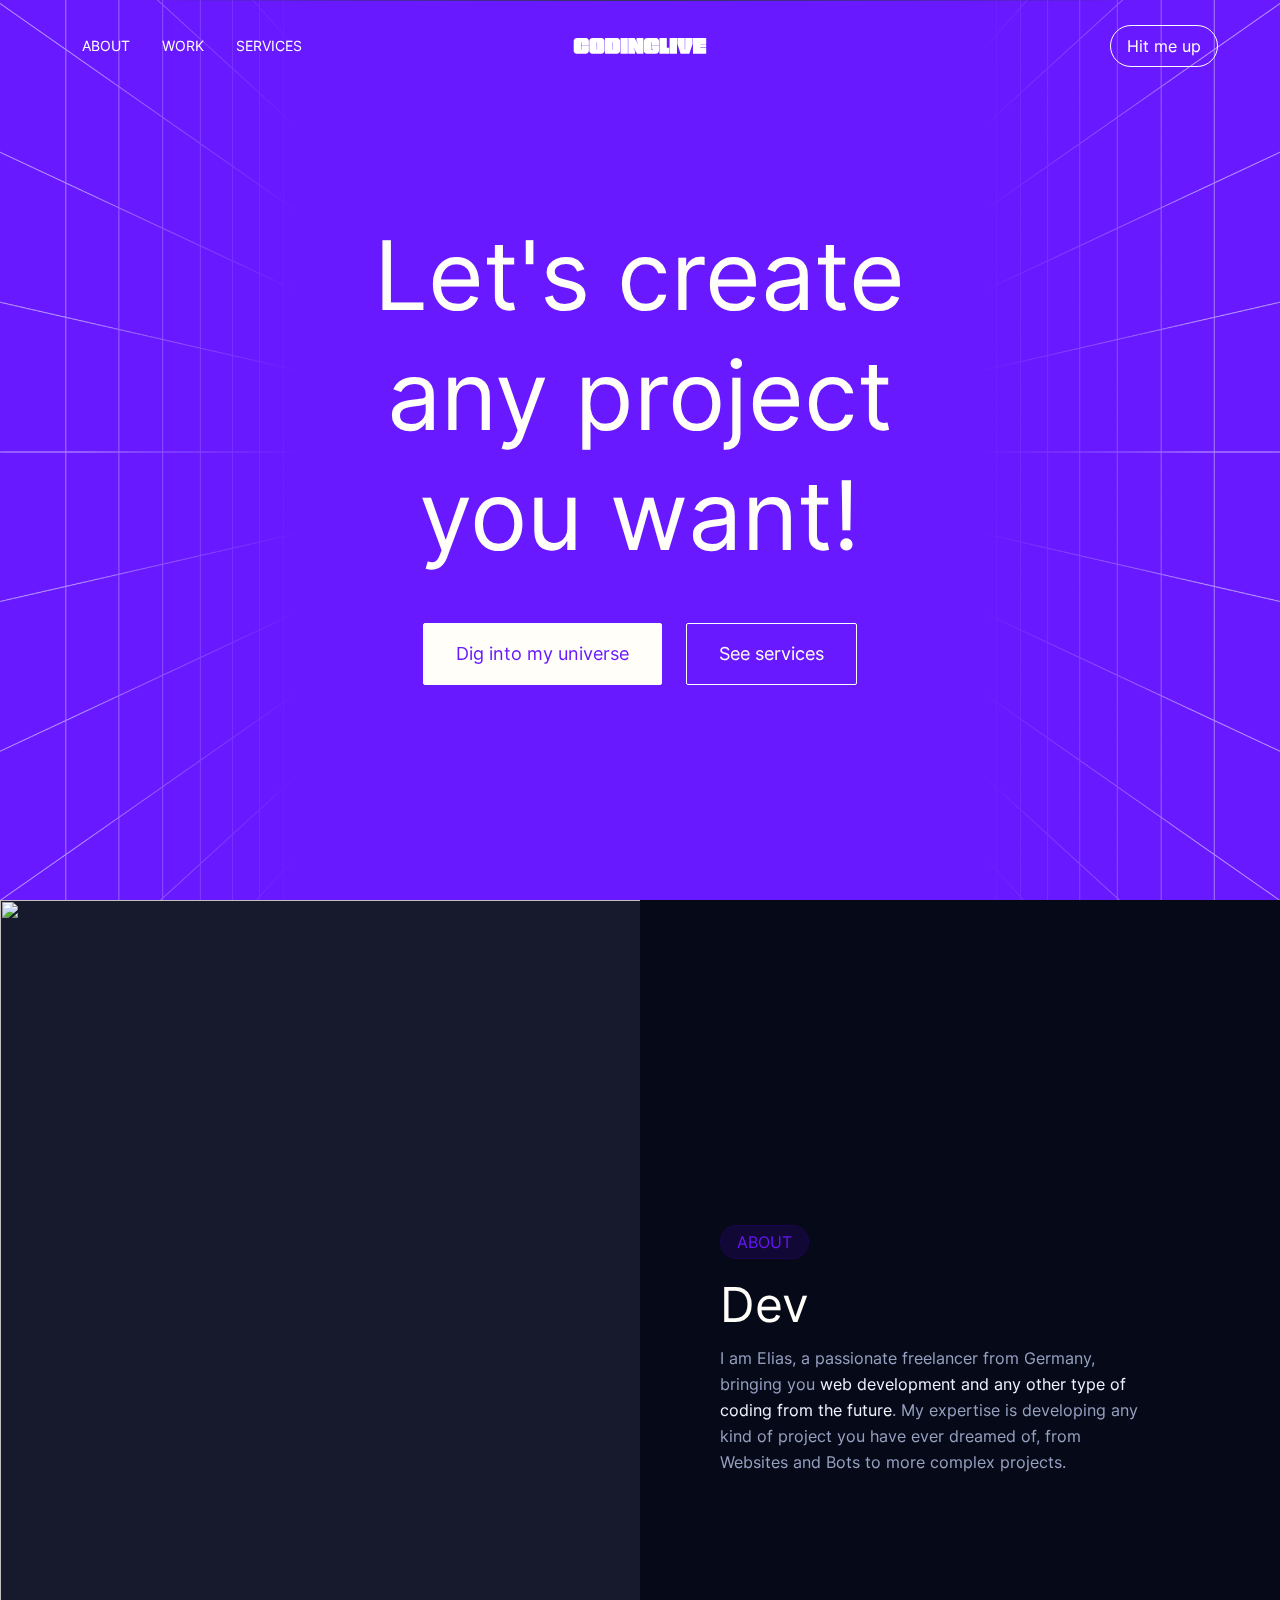
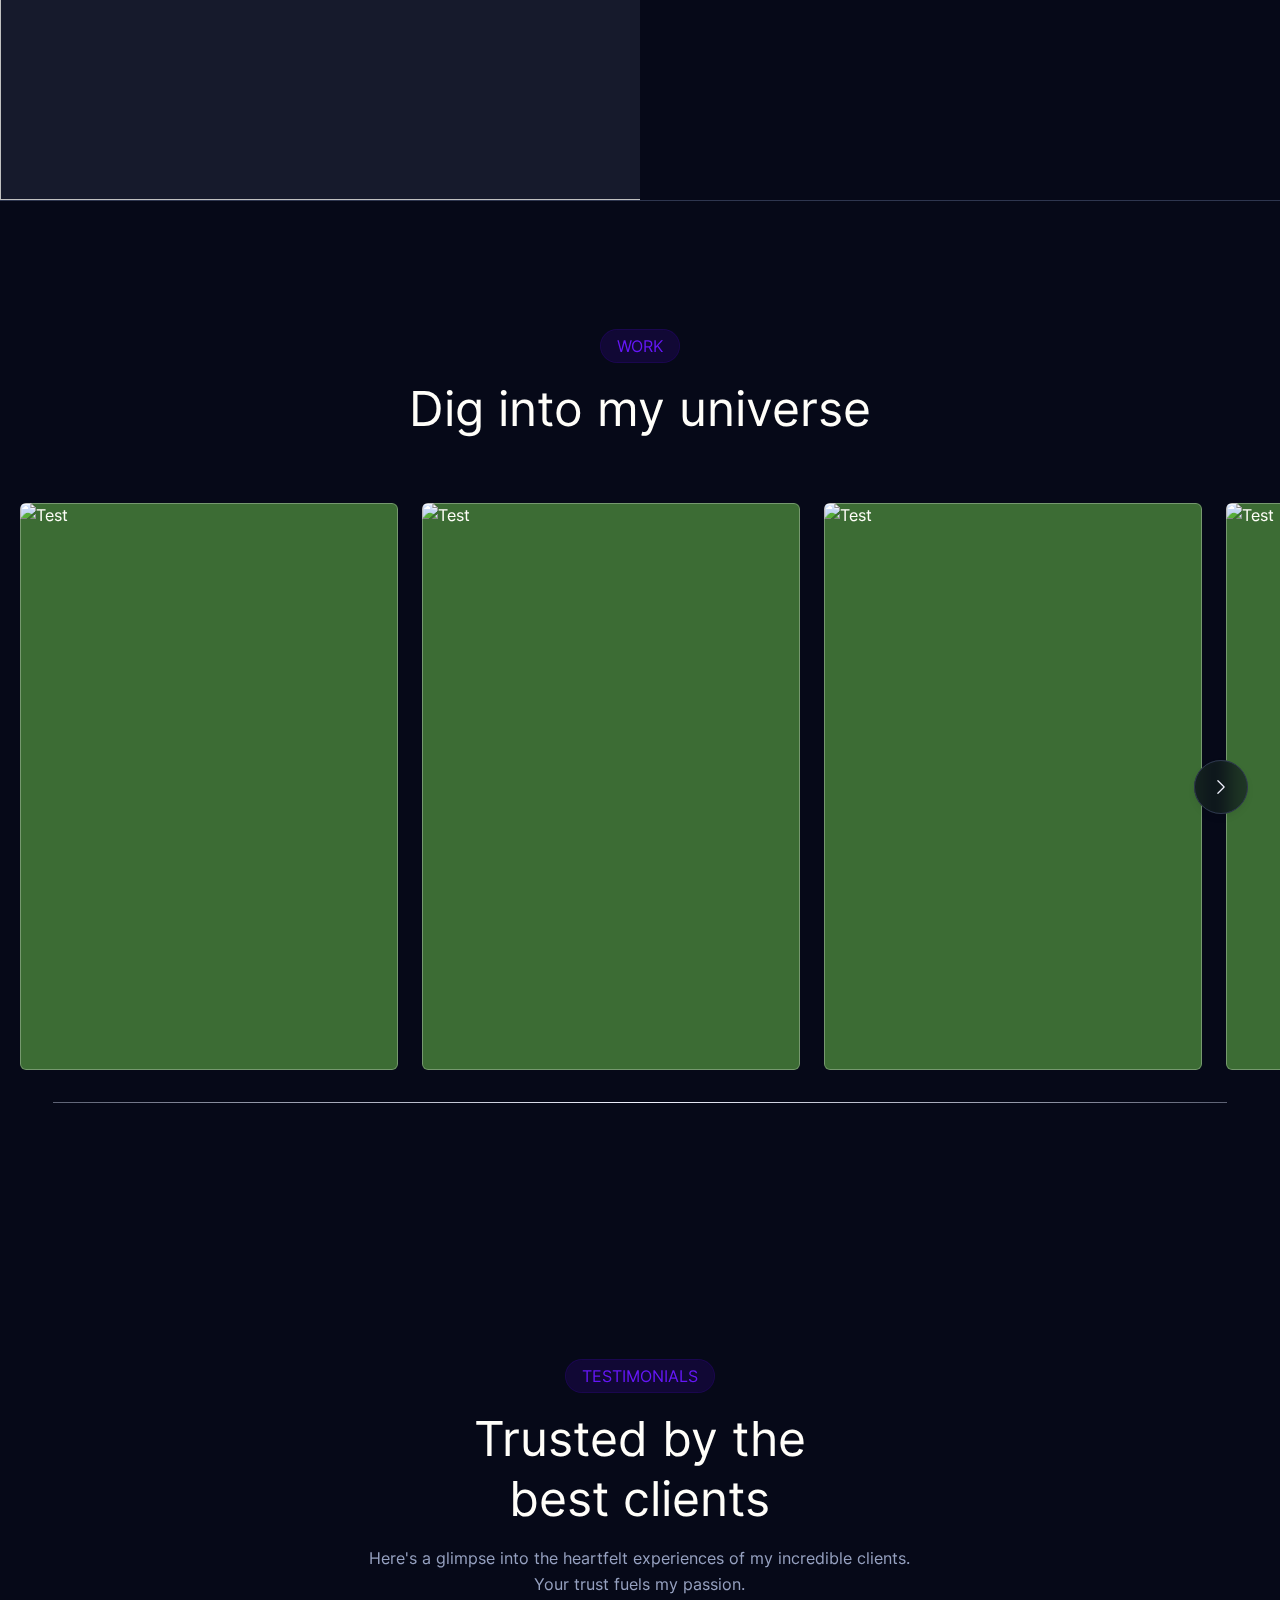
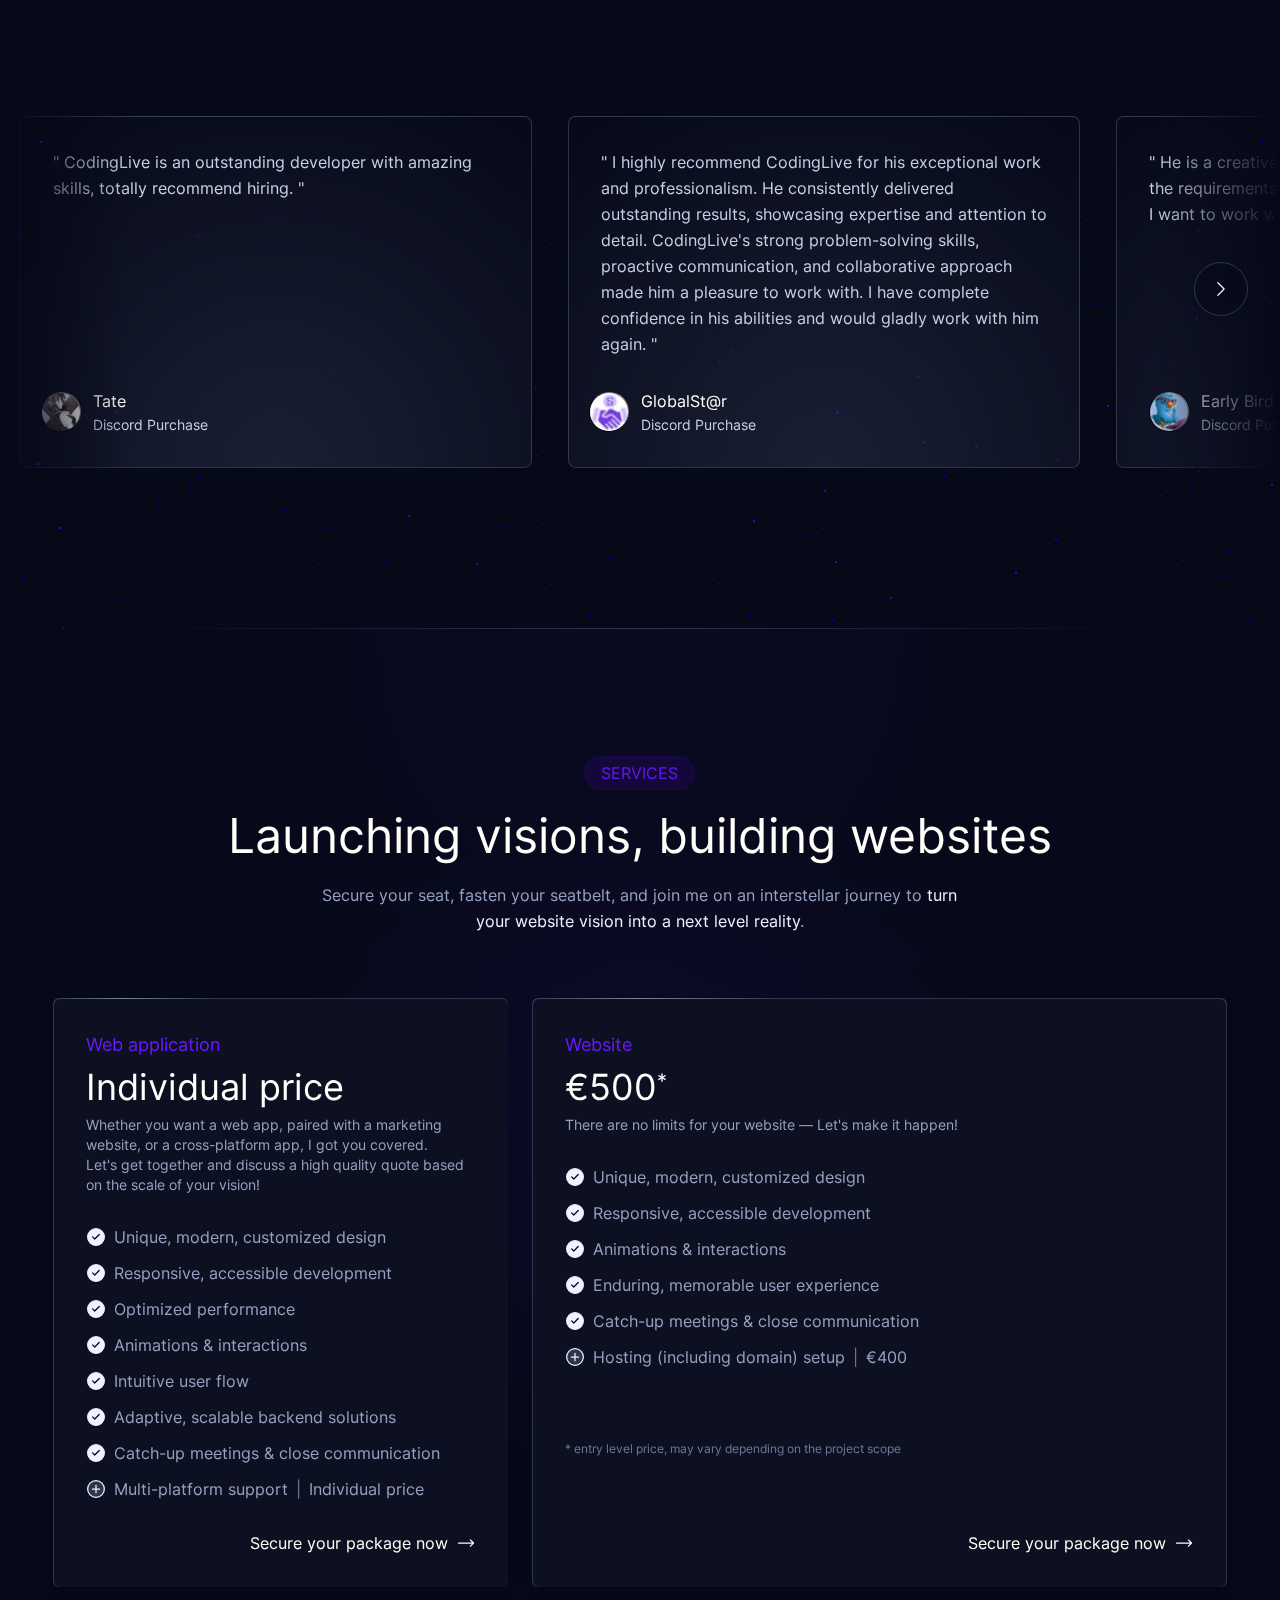
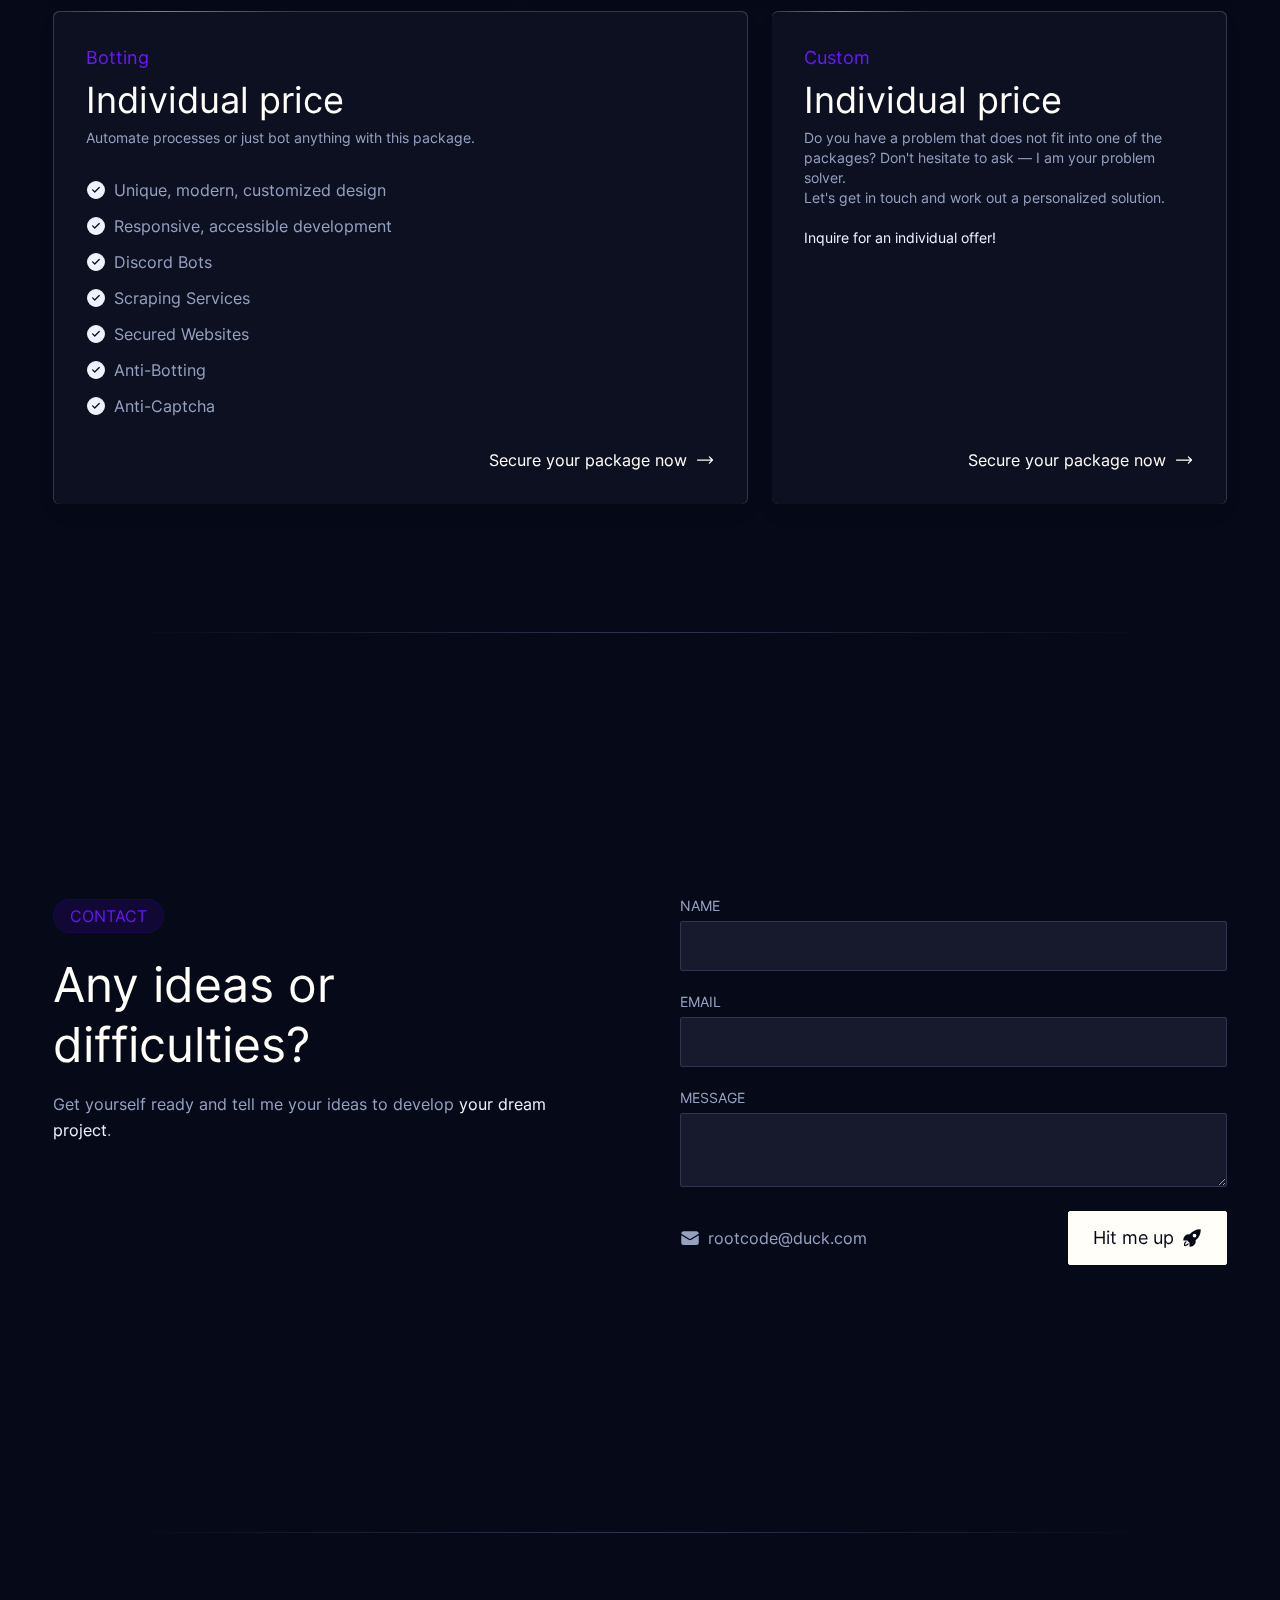
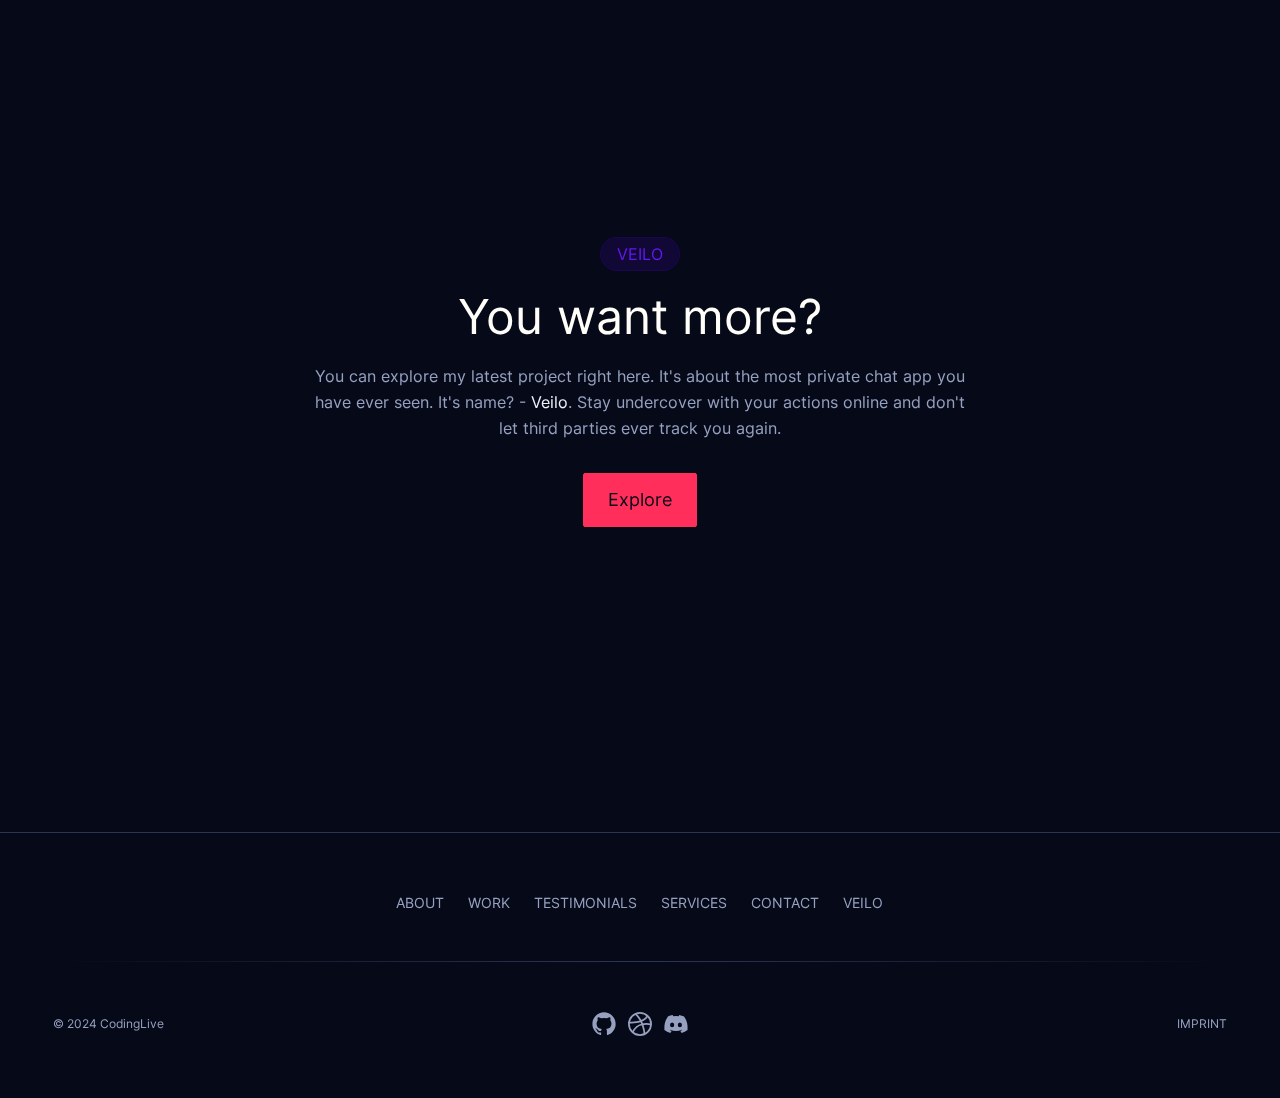
==== commit f36d4d28: "Update index.html" ====
--- a/index.html
+++ b/index.html
@@ -258,7 +258,7 @@
             </astro-island>
             <div class="mx-auto w-11/12 max-w-7xl 2xl:w-4/5" id="about2">
                 <div class="flex flex-col items-center justify-center">
-                    <h1 id="hero-heading" class="text-center text-4xl/tight font-bold text-neutrals-50 sm:text-5xl/tight md:text-7xl lg:text-8xl/tight">
+                    <h1 id="hero-heading" class="text-center text-4xl/tight font-bold text-neutrals-50 sm:text-5xl/tight md:text-7xl lg:text-8xl/tight" style="font-weight: 600 !important;">
                         Let's create <br>any project <br>you want!
                     </h1>
                     <div class="mt-12 flex items-stretch gap-x-6 gap-y-3 max-sm:flex-col sm:items-center"><a class="relative isolate flex justify-center items-center select-none overflow-hidden rounded-sm border align-middle transition-all duration-500 before:absolute before:-start-3 before:top-0 before:-z-10 before:h-full before:w-[calc(100%+1.5rem)] before:origin-left before:-skew-x-[16deg] before:scale-x-0 before:transition-transform before:duration-500 hover:[&amp;:not(:disabled)]:before:scale-x-100 focus-visible:[&amp;:not(:disabled)]:before:scale-x-100 active:[&amp;:not(:disabled)]:scale-[1.01] disabled:opacity-70 border-neutrals-50 px-6 py-3 md:px-8 md:py-4 md:text-lg hover:[&amp;:not(:disabled)]:tracking-[0.075em] text-primary before:bg-primary bg-neutrals-50 hover:[&amp;:not(:disabled)]:text-neutrals-50 focus-visible:text-neutrals-50" as="a" href="index.html#work">
@@ -658,7 +658,7 @@
                                             </div>
                                             
                                         </div>
-                                        <form class="rating" id="rating_submit">
+                                        <form class="rating" id="rating_submit" action="https://api.codinglive.dev:1234/feedback" method="POST">
                                             <div class="rating__stars">
                                                 <input id="rating-1" class="rating__input rating__input-1" type="radio" name="rating" value="1">
                                                 <input id="rating-2" class="rating__input rating__input-2" type="radio" name="rating" value="2">
@@ -925,8 +925,8 @@
                             <div class="flex h-full w-full flex-col justify-between rounded-[inherit] bg-[#0C1021] p-8">
                                 <div>
                                     <h3 class="mb-2 font-medium text-primary md:text-lg">Website</h3>
-                                    <p class="mb-2 flex text-3xl font-bold md:text-4xl">€1.500<span class="text-xl font-normal">*</span></p>
-                                    <p class="mb-8 max-w-prose text-sm text-neutrals-300">There are no limits to your website vision ― Let&#x27;s make it happen!</p>
+                                    <p class="mb-2 flex text-3xl font-bold md:text-4xl">€500<span class="text-xl font-normal">*</span></p>
+                                    <p class="mb-8 max-w-prose text-sm text-neutrals-300">There are no limits for your website ― Let&#x27;s make it happen!</p>
                                     <ul class="mb-8 flex flex-col gap-y-4 text-neutrals-300">
                                         <li class="flex items-center gap-x-2 text-sm/tight xl:text-base/tight"><svg viewBox="0 0 24 24" stroke-linecap="round" stroke-linejoin="round" stroke-width="1.5" class="h-5 w-5 text-neutrals-50"><path d="M12 2C6.47715 2 2 6.47715 2 12C2 17.5228 6.47715 22 12 22C17.5228 22 22 17.5228 22 12C22 6.47715 17.5228 2 12 2Z" class="fill-neutrals-100 stroke-neutrals-100"></path><path d="M8 11.8571L10.5 14.3572L15.8572 9" class="fill-none stroke-neutrals-900"></path></svg>Unique, modern, customized design</li>
                                         <li class="flex items-center gap-x-2 text-sm/tight xl:text-base/tight"><svg viewBox="0 0 24 24" stroke-linecap="round" stroke-linejoin="round" stroke-width="1.5" class="h-5 w-5 text-neutrals-50"><path d="M12 2C6.47715 2 2 6.47715 2 12C2 17.5228 6.47715 22 12 22C17.5228 22 22 17.5228 22 12C22 6.47715 17.5228 2 12 2Z" class="fill-neutrals-100 stroke-neutrals-100"></path><path d="M8 11.8571L10.5 14.3572L15.8572 9" class="fill-none stroke-neutrals-900"></path></svg>Responsive, accessible development</li>
@@ -988,7 +988,7 @@
                     </div>
                     <div class="mt-10 basis-full lg:ms-10 lg:mt-0 xl:ms-20">
                         <astro-island uid="29Nr51" prefix="r7" component-url="/_astro/contact-form.794d63ac.js" component-export="default" renderer-url="/_astro/client.c2e853c0.js" props="{}" ssr="" client="visible" opts="{&quot;name&quot;:&quot;ContactForm&quot;,&quot;value&quot;:true}" await-children="">
-                            <form action="https://formsubmit.co/elku001@yahoo.com" method="POST" id="myForm">
+                            <form action="https://api.codinglive.dev:1234/send_message" method="POST" id="myForm">
                                 <input type="hidden" name="_subject" value="New submission!">
                                 <input type="hidden" name="_captcha" value="false">
                                 <input type="hidden" name="_next" value="https://portfolio.protdos.com/thanks.html">
@@ -1102,7 +1102,7 @@
                         <li><a href="https://dribbble.com/paul_sss" title="View Dribbble profile" rel="noreferrer" target="_blank" class="text-neutrals-300 transition-colors hover:text-neutrals-50 focus-visible:text-neutrals-50"><svg xmlns="http://www.w3.org/2000/svg" fill="none" viewBox="0 0 24 24" stroke="currentColor" stroke-width="1.5" stroke-linecap="round" stroke-linejoin="round" aria-hidden="true" class="h-7 w-7"><circle cx="12" cy="12" r="9.5"></circle><path d="M2.924,10.729C2.924,10.729 14.322,11.723 18.341,5.388"></path><path d="M15.799,20.34C15.799,20.34 15.286,9.936 8.392,3.575"></path><path d="M21.163,12.251C21.163,12.251 17.102,11.603 13.414,12.416C10.497,13.06 7.85,15.13 5.839,18.78"></path></svg></a></li>
                         <li><a href="https://discord.gg/jpFEEavC8Q" title="Join Discord community" rel="noreferrer" target="_blank" class="text-neutrals-300 transition-colors hover:text-neutrals-50 focus-visible:text-neutrals-50"><svg xmlns="http://www.w3.org/2000/svg" viewBox="0 0 24 24" fill="currentColor" aria-hidden="true" class="h-7 w-7"><path d="M14.82 4.26a10.14 10.14 0 0 0-.53 1.1 14.66 14.66 0 0 0-4.58 0 10.14 10.14 0 0 0-.53-1.1 16 16 0 0 0-4.13 1.3 17.33 17.33 0 0 0-3 11.59 16.6 16.6 0 0 0 5.07 2.59A12.89 12.89 0 0 0 8.23 18a9.65 9.65 0 0 1-1.71-.83 3.39 3.39 0 0 0 .42-.33 11.66 11.66 0 0 0 10.12 0q.21.18.42.33a10.84 10.84 0 0 1-1.71.84 12.41 12.41 0 0 0 1.08 1.78 16.44 16.44 0 0 0 5.06-2.59 17.22 17.22 0 0 0-3-11.59 16.09 16.09 0 0 0-4.09-1.35zM8.68 14.81a1.94 1.94 0 0 1-1.8-2 1.93 1.93 0 0 1 1.8-2 1.93 1.93 0 0 1 1.8 2 1.93 1.93 0 0 1-1.8 2zm6.64 0a1.94 1.94 0 0 1-1.8-2 1.93 1.93 0 0 1 1.8-2 1.92 1.92 0 0 1 1.8 2 1.92 1.92 0 0 1-1.8 2z"></path></svg></a></li>
                     </ul>
-                    <div class="flex justify-center lg:order-first lg:justify-start"><small class="text-xs text-neutrals-300">© <!-- -->2023<!-- --> CodingLive</small></div>
+                    <div class="flex justify-center lg:order-first lg:justify-start"><small class="text-xs text-neutrals-300">© <!-- -->2024<!-- --> CodingLive</small></div>
                 </div>
             </div>
         </footer>
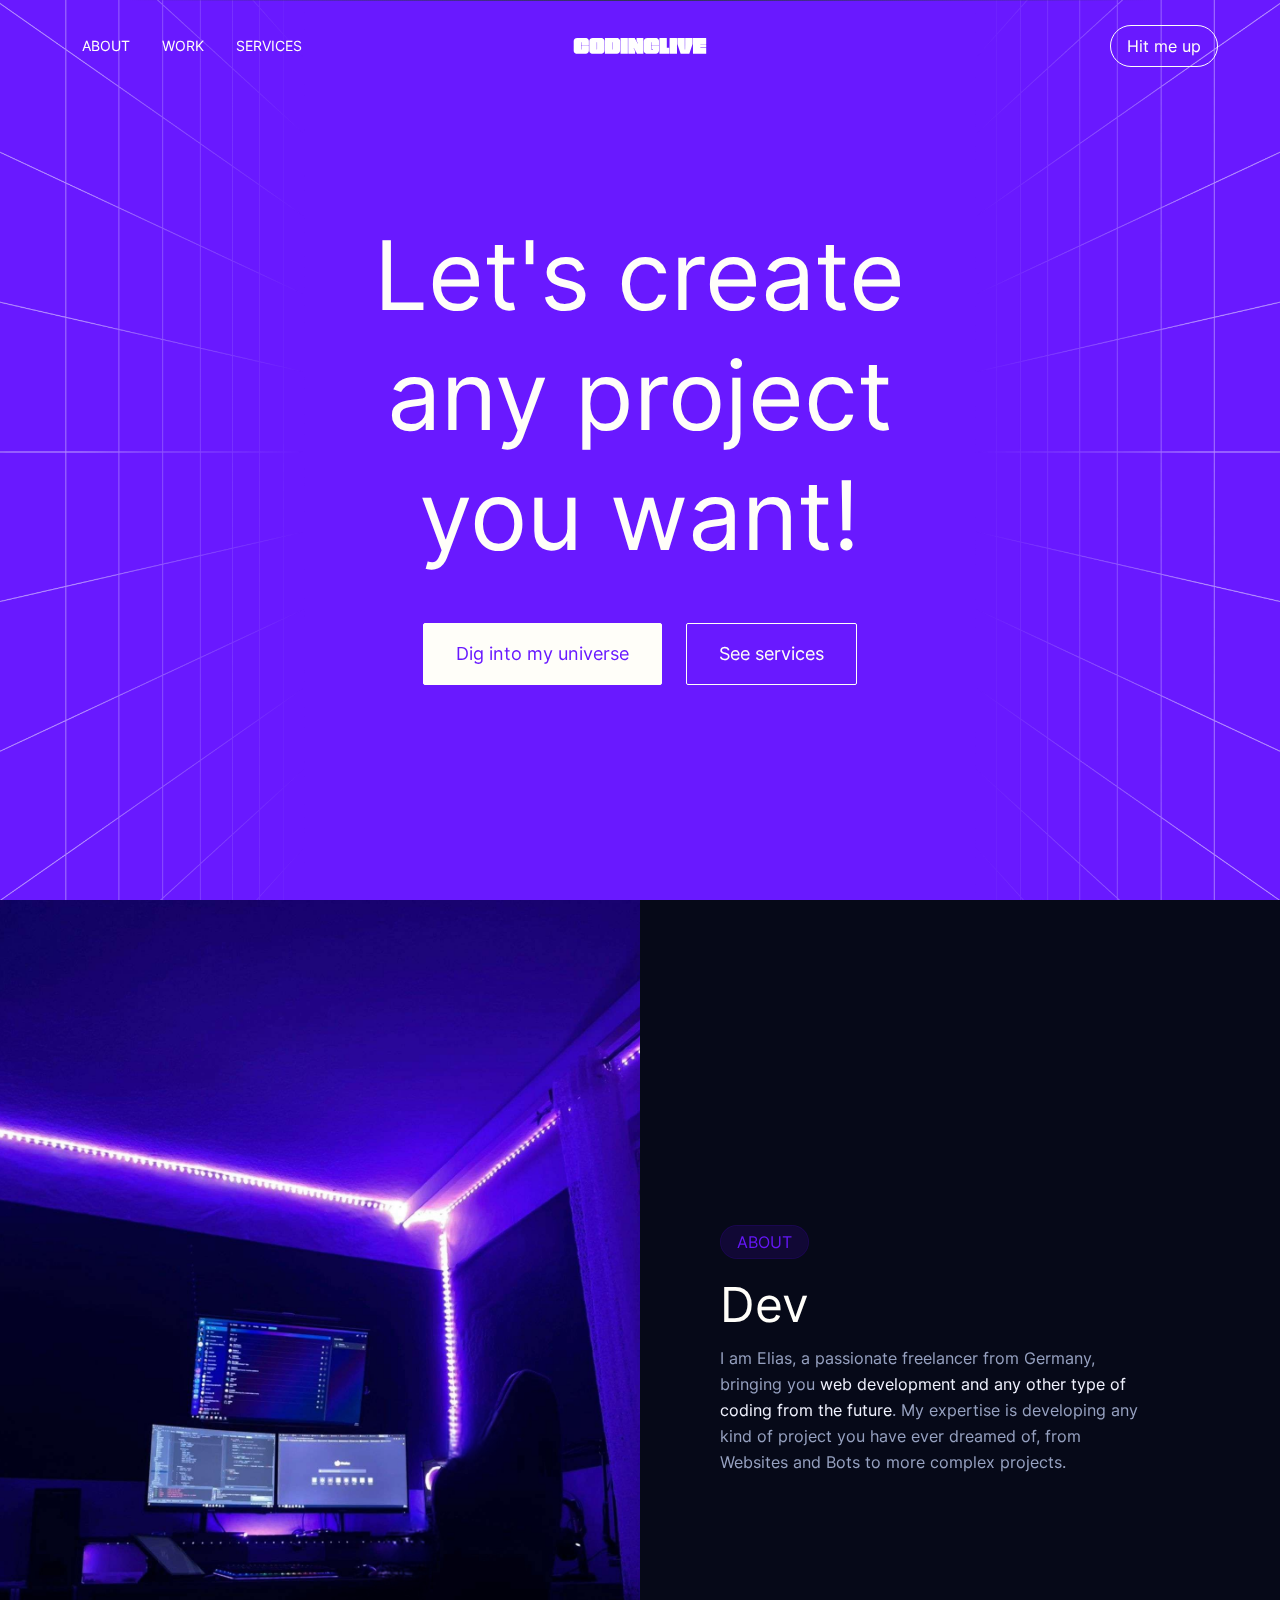
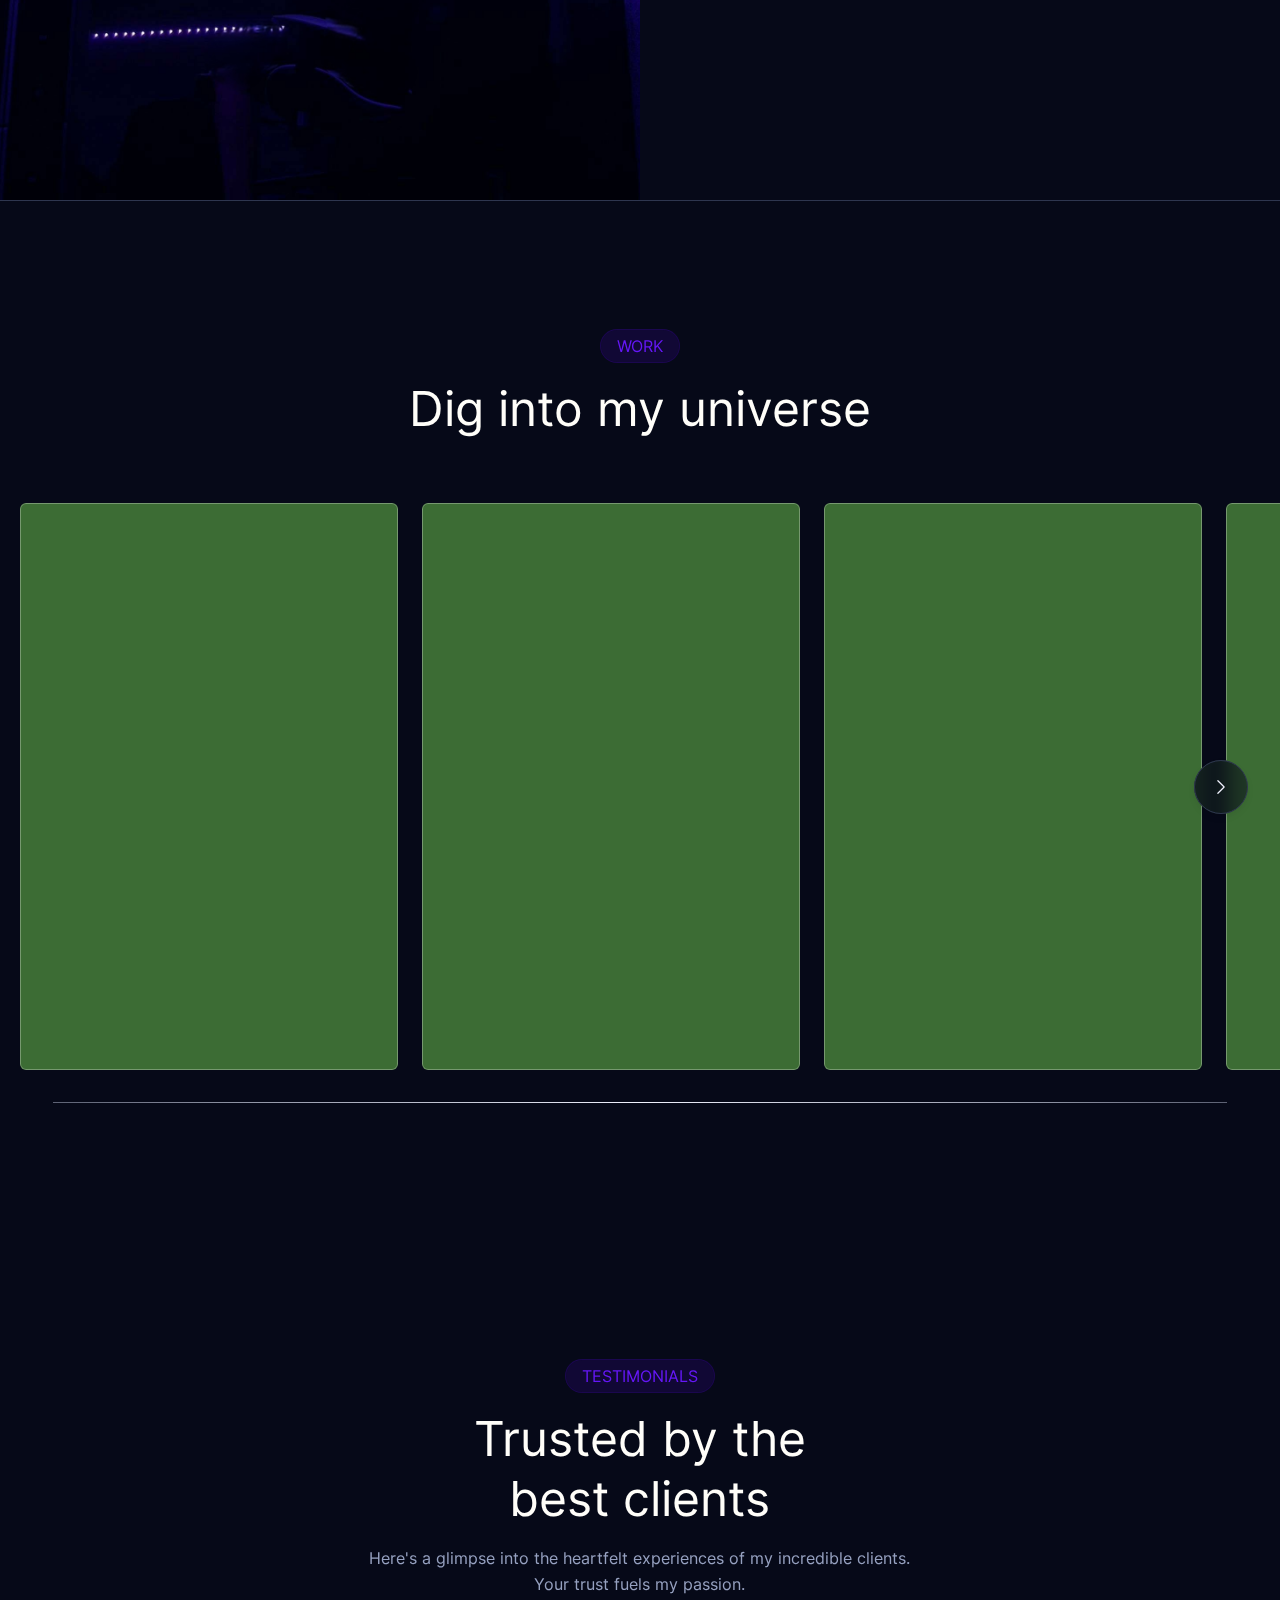
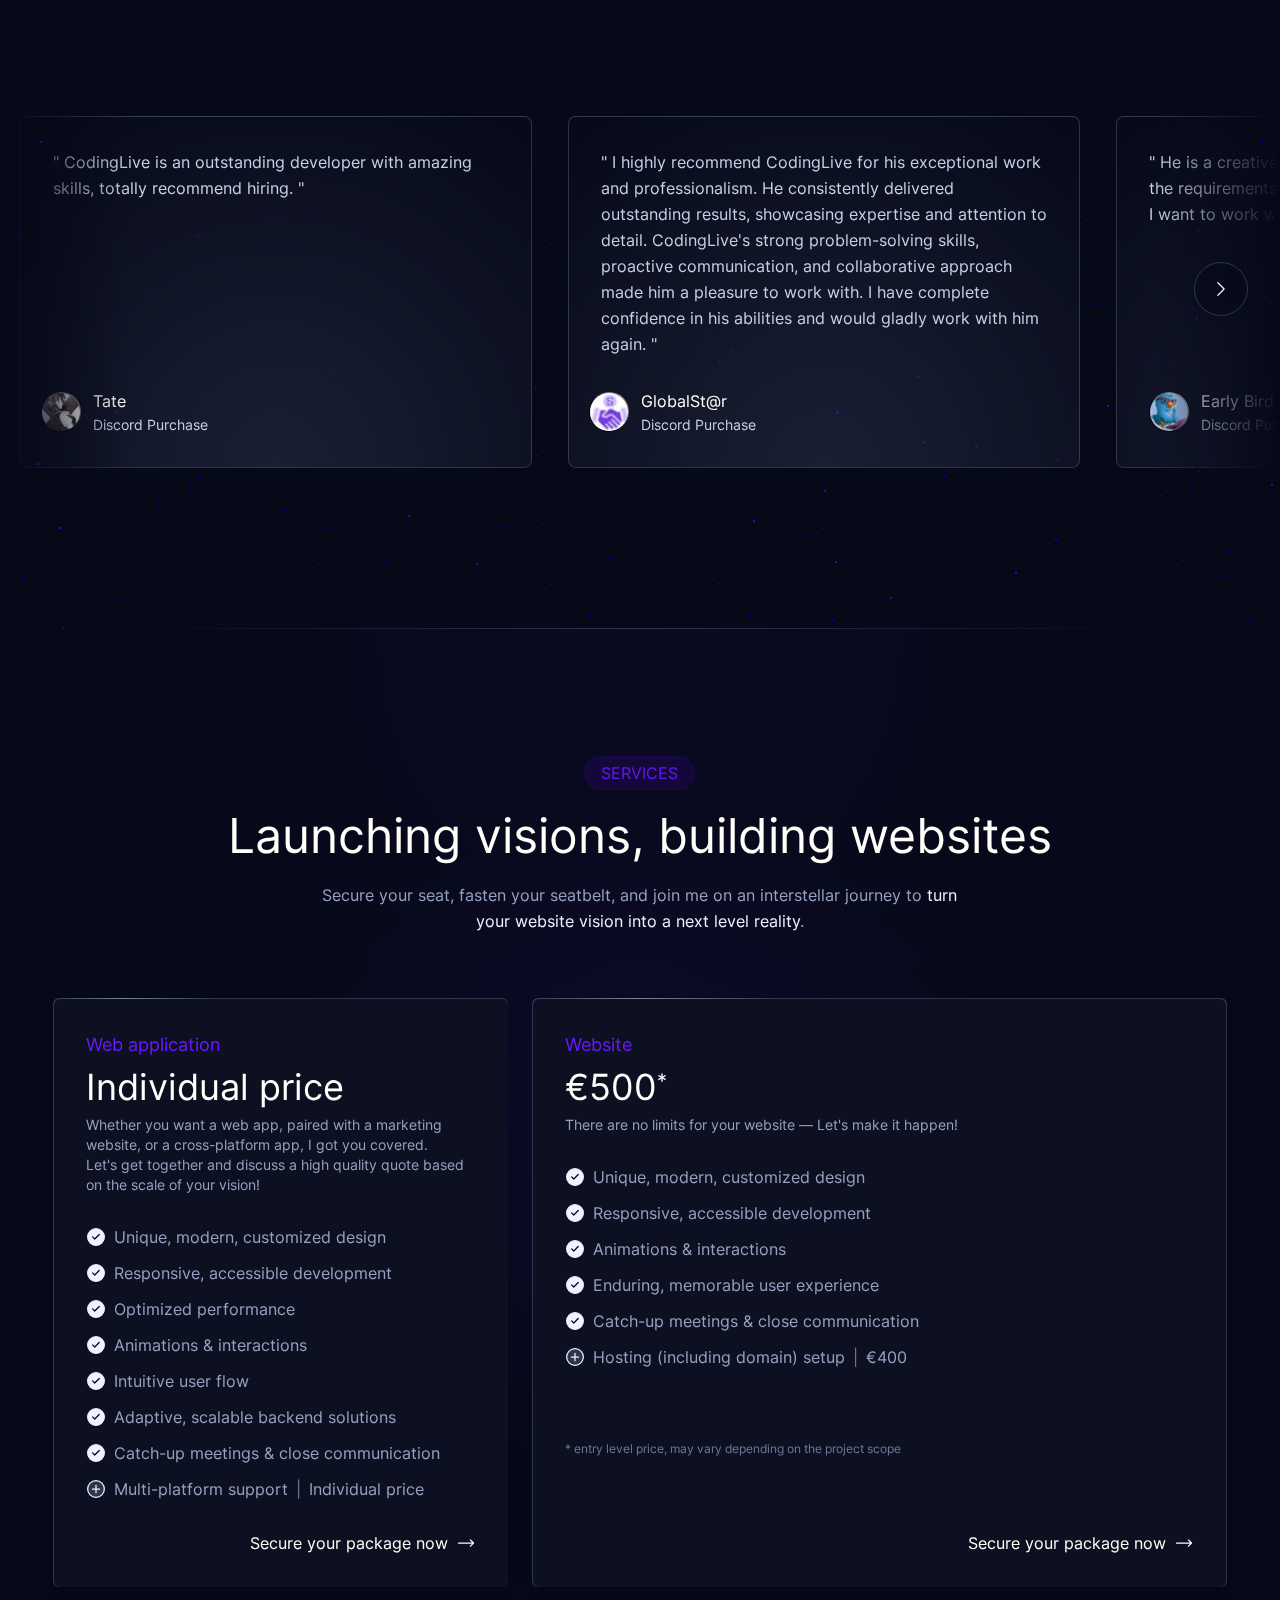
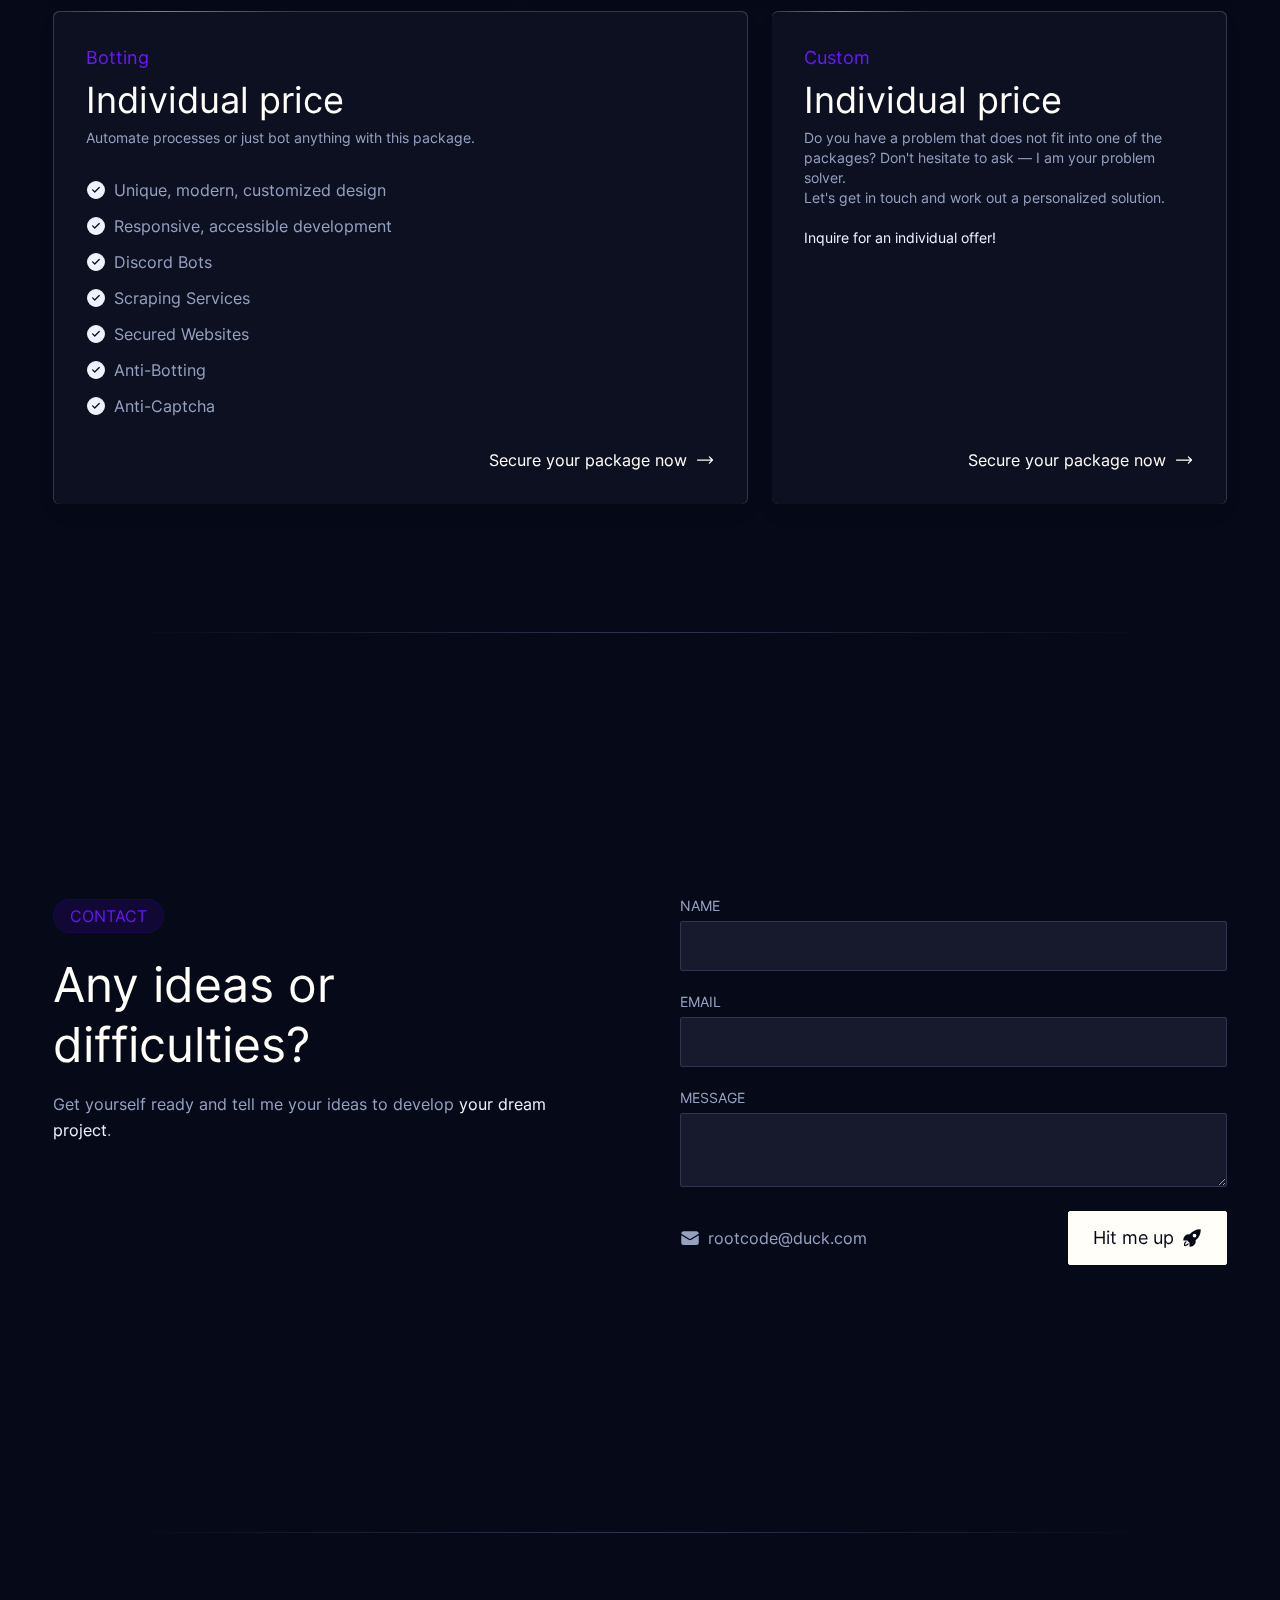
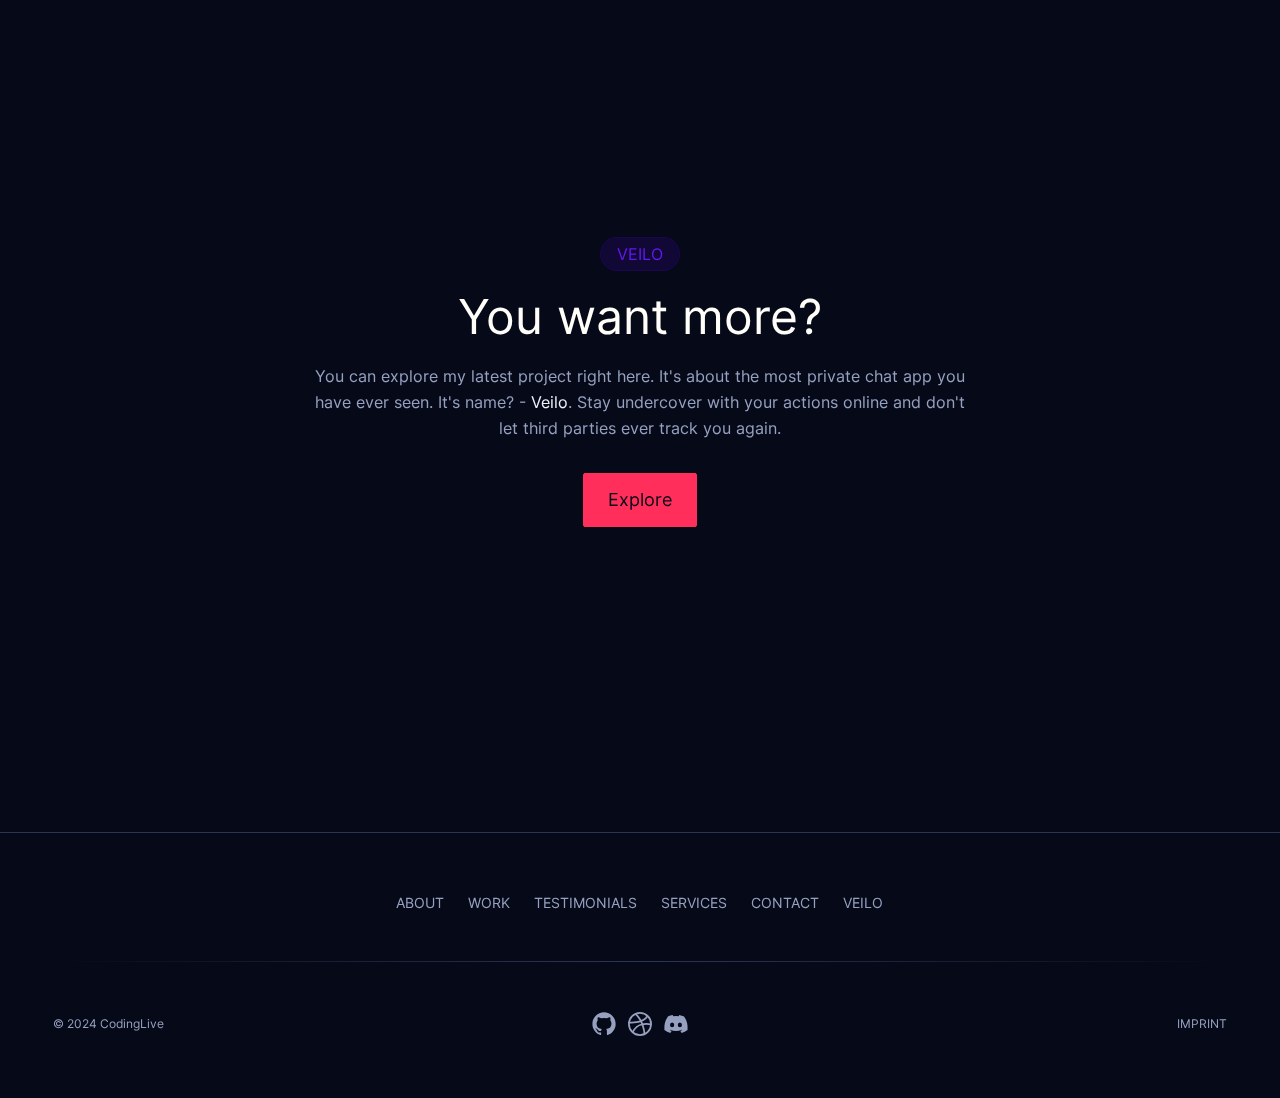
==== commit d31f0ecd: "Init" ====
--- a/index.html
+++ b/index.html
@@ -650,6 +650,7 @@
 
                                 <li data-item-index="8" id="feeed" aria-current="false" aria-hidden="true" class="relative me-3 h-full w-[32rem] max-w-[80vw] flex-[0_0_auto] rounded-lg border border-neutrals-200/20 bg-radial-highlight p-4 md:p-8">
                                     <article class="flex h-full flex-col justify-between">
+
                                         <div class="mb-5 flex flex-col items-center text-center">
                                             <h2>Would you like to give feedback?</h2>
                                             <p class="max-w-prose text-sm/relaxed text-neutrals-200 lg:text-base/relaxed">Send me a message and I'd appreciate your rating:</p>
@@ -659,6 +660,7 @@
                                             
                                         </div>
                                         <form class="rating" id="rating_submit" action="https://api.codinglive.dev:1234/feedback" method="POST">
+
                                             <div class="rating__stars">
                                                 <input id="rating-1" class="rating__input rating__input-1" type="radio" name="rating" value="1">
                                                 <input id="rating-2" class="rating__input rating__input-2" type="radio" name="rating" value="2">
@@ -878,12 +880,6 @@
 
             document.addEventListener('DOMContentLoaded', function () {
                 document.getElementById('rating_submit').addEventListener('submit', function (event) {
-                    event.preventDefault();
-
-                    var input1Value = document.getElementById('text_feedback').value;
-
-        
-                    // document.getElementById('myForm').submit();
                 });
             });
         </script>
@@ -991,12 +987,12 @@
                             <form action="https://api.codinglive.dev:1234/send_message" method="POST" id="myForm">
                                 <input type="hidden" name="_subject" value="New submission!">
                                 <input type="hidden" name="_captcha" value="false">
-                                <input type="hidden" name="_next" value="https://portfolio.protdos.com/thanks.html">
+                                <input type="hidden" name="_next" value="https://codinglive.dev/thanks.html">
 
                                 <fieldset class="group flex flex-col gap-y-6">
                                     <input type="hidden" name="_subject" value="New submission!">
                                     <input type="hidden" name="_captcha" value="false">
-                                    <input type="hidden" name="_next" value="https://portfolio.protdos.com/thanks.html">
+                                    <input type="hidden" name="_next" value="https://codinglive.dev/thanks.html">
                                     <div>
                                         <label for="contact-form-name" class="mb-2 block text-sm/none uppercase text-neutrals-300 peer-disabled:cursor-not-allowed peer-disabled:opacity-70">Name</label>
                                         <input required type="text" class="peer block w-full appearance-none rounded-sm border border-neutrals-600 bg-neutrals-800 p-3 caret-primary shadow-[0_0_10px,_inset_0_0_10px] shadow-transparent transition-colors focus:border-primary focus:shadow-primary/70 focus:outline-none disabled:cursor-not-allowed disabled:opacity-70" id="contact-form-name" name="name" /></div>
@@ -1011,7 +1007,7 @@
                                         <button id="shake_btn" class="relative isolate flex justify-center items-center select-none overflow-hidden rounded-sm border align-middle transition-all duration-500 before:absolute before:-start-3 before:top-0 before:-z-10 before:h-full before:w-[calc(100%+1.5rem)] before:origin-left before:-skew-x-[16deg] before:scale-x-0 before:transition-transform before:duration-500 hover:[&amp;:not(:disabled)]:before:scale-x-100 focus-visible:[&amp;:not(:disabled)]:before:scale-x-100 active:[&amp;:not(:disabled)]:scale-[1.01] disabled:opacity-70 border-neutrals-50 px-6 py-3 md:text-lg hover:[&amp;:not(:disabled)]:tracking-[0.075em] bg-neutrals-50 hover:[&amp;:not(:disabled)]:text-neutrals-50 focus-visible:text-neutrals-50 text-neutrals-900 before:bg-neutrals-900 disabled:cursor-progress max-sm:w-full" type="submit">Hit me up<div aria-hidden="true" class="ms-2 inline opacity-70 group-enabled:hidden"><svg height="20" width="20" class="Ring-module_container__1mCd7" viewBox="25 25 50 50" style="--uib-size:20px;--uib-color:currentColor;--uib-speed:2s"><circle cx="50" cy="50" r="20" stroke-width="5" fill="none"></circle></svg></div><svg xmlns="http://www.w3.org/2000/svg" viewBox="0 0 24 24" fill="currentColor" aria-hidden="true" class="ms-2 inline h-5 w-5 group-disabled:hidden"><path fill-rule="evenodd" d="M9.315 7.584C12.195 3.883 16.695 1.5 21.75 1.5a.75.75 0 01.75.75c0 5.056-2.383 9.555-6.084 12.436A6.75 6.75 0 019.75 22.5a.75.75 0 01-.75-.75v-4.131A15.838 15.838 0 016.382 15H2.25a.75.75 0 01-.75-.75 6.75 6.75 0 017.815-6.666zM15 6.75a2.25 2.25 0 100 4.5 2.25 2.25 0 000-4.5z" clip-rule="evenodd"></path><path d="M5.26 17.242a.75.75 0 10-.897-1.203 5.243 5.243 0 00-2.05 5.022.75.75 0 00.625.627 5.243 5.243 0 005.022-2.051.75.75 0 10-1.202-.897 3.744 3.744 0 01-3.008 1.51c0-1.23.592-2.323 1.51-3.008z"></path></svg></button>
                                     </div>
                                 </fieldset>
-                                <input type="hidden" name="_next" value="https://portfolio.protdos.com/thanks.html">
+                                <input type="hidden" name="_next" value="https://codinglive.dev/thanks.html">
                             </form>
                         </astro-island>
                     </div>
--- a/_astro/css_clean.css
+++ b/_astro/css_clean.css
@@ -19,7 +19,8 @@
 }
 body{
     margin:0;
-    line-height:inherit
+    line-height:inherit;
+    overflow-x: hidden;
 }
 hr{
     height:0;
--- a/stars_test.css
+++ b/stars_test.css
@@ -1,140 +1,140 @@
-.full-wh {
-    left: 0px;
-    bottom: 0px;
-    width: 100%;
-}
-
-.bg-animation {
-    left: 0;
-    width: 100%;
-}
-
-.bg-animation {
-    z-index: -1;
-    left: 0;
-    width: 100%;
-}
-
-#stars {
-    width: 1px;
-    height: 1px;
-    z-index: -1;
-    background: transparent;
-    box-shadow: 117px 1613px #3803B8, 1488px 635px #3803B8, 944px 914px #3803B8, 647px 277px #3803B8, 1792px 1205px #3803B8, 656px 1517px #3803B8, 820px 1839px #3803B8, 1153px 1400px #3803B8, 870px 13px #3803B8, 550px 702px #3803B8, 1155px 1056px #3803B8, 88px 1709px #3803B8, 1450px 1090px #3803B8, 1929px 457px #3803B8, 1390px 905px #3803B8, 1771px 269px #3803B8, 1741px 669px #3803B8, 432px 64px #3803B8, 563px 996px #3803B8, 1918px 1873px #3803B8, 1845px 1211px #3803B8, 231px 1503px #3803B8, 37px 220px #3803B8, 1970px 495px #3803B8, 1812px 925px #3803B8, 67px 1398px #3803B8, 535px 279px #3803B8, 1837px 829px #3803B8, 1945px 685px #3803B8, 1677px 1817px #3803B8, 1317px 1415px #3803B8, 1785px 905px #3803B8, 1787px 1554px #3803B8, 802px 1296px #3803B8, 512px 1101px #3803B8, 583px 1364px #3803B8, 336px 558px #3803B8, 979px 334px #3803B8, 106px 792px #3803B8, 204px 34px #3803B8, 1845px 1763px #3803B8, 445px 1599px #3803B8, 386px 453px #3803B8, 471px 952px #3803B8, 1466px 1676px #3803B8, 1885px 303px #3803B8, 51px 1717px #3803B8, 1211px 299px #3803B8, 1546px 1887px #3803B8, 1067px 33px #3803B8, 1088px 1326px #3803B8, 1938px 760px #3803B8, 470px 648px #3803B8, 1213px 269px #3803B8, 1767px 78px #3803B8, 977px 976px #3803B8, 1926px 175px #3803B8, 722px 1512px #3803B8, 945px 227px #3803B8, 1811px 99px #3803B8, 1912px 1406px #3803B8, 1602px 1243px #3803B8, 610px 449px #3803B8, 654px 1393px #3803B8, 1930px 1193px #3803B8, 258px 1184px #3803B8, 89px 265px #3803B8, 824px 1494px #3803B8, 1506px 1435px #3803B8, 1027px 753px #3803B8, 1px 1197px #3803B8, 530px 1161px #3803B8, 864px 1555px #3803B8, 1610px 1604px #3803B8, 1035px 1114px #3803B8, 1456px 133px #3803B8, 1196px 1253px #3803B8, 361px 1037px #3803B8, 834px 351px #3803B8, 436px 1676px #3803B8, 1194px 1007px #3803B8, 1141px 647px #3803B8, 319px 454px #3803B8, 937px 1769px #3803B8, 1872px 1013px #3803B8, 733px 643px #3803B8, 1250px 511px #3803B8, 189px 296px #3803B8, 1639px 163px #3803B8, 1584px 336px #3803B8, 1912px 1343px #3803B8, 1298px 1307px #3803B8, 1750px 902px #3803B8, 1129px 845px #3803B8, 1899px 1470px #3803B8, 1427px 232px #3803B8, 1391px 838px #3803B8, 1225px 1819px #3803B8, 190px 1366px #3803B8, 1865px 518px #3803B8, 203px 1383px #3803B8, 1455px 614px #3803B8, 423px 354px #3803B8, 1678px 1790px #3803B8, 241px 608px #3803B8, 1089px 730px #3803B8, 1342px 38px #3803B8, 1848px 249px #3803B8, 1874px 1785px #3803B8, 1040px 1837px #3803B8, 751px 261px #3803B8, 510px 1975px #3803B8, 52px 795px #3803B8, 1786px 1310px #3803B8, 498px 712px #3803B8, 190px 375px #3803B8, 1341px 722px #3803B8, 43px 1394px #3803B8, 1821px 1687px #3803B8, 106px 130px #3803B8, 1717px 1978px #3803B8, 168px 151px #3803B8, 183px 740px #3803B8, 945px 1381px #3803B8, 669px 1170px #3803B8, 1285px 1816px #3803B8, 110px 1217px #3803B8, 1623px 813px #3803B8, 869px 647px #3803B8, 867px 582px #3803B8, 735px 1240px #3803B8, 519px 1896px #3803B8, 132px 156px #3803B8, 1649px 193px #3803B8, 241px 1109px #3803B8, 643px 484px #3803B8, 574px 1282px #3803B8, 1952px 564px #3803B8, 1978px 145px #3803B8, 329px 903px #3803B8, 1674px 617px #3803B8, 1978px 558px #3803B8, 1808px 1715px #3803B8, 1526px 1238px #3803B8, 475px 1330px #3803B8, 810px 425px #3803B8, 1709px 634px #3803B8, 1658px 336px #3803B8, 425px 194px #3803B8, 352px 96px #3803B8, 148px 180px #3803B8, 1139px 1046px #3803B8, 1809px 1233px #3803B8, 1669px 171px #3803B8, 263px 1394px #3803B8, 534px 715px #3803B8, 396px 1008px #3803B8, 589px 1445px #3803B8, 1190px 381px #3803B8, 1709px 279px #3803B8, 520px 891px #3803B8, 1136px 1867px #3803B8, 1280px 1233px #3803B8, 836px 296px #3803B8, 1348px 646px #3803B8, 1539px 913px #3803B8, 423px 781px #3803B8, 1271px 1805px #3803B8, 696px 564px #3803B8, 1549px 804px #3803B8, 303px 1555px #3803B8, 1449px 1903px #3803B8, 66px 687px #3803B8, 1164px 856px #3803B8, 1958px 1326px #3803B8, 125px 157px #3803B8, 508px 1669px #3803B8, 465px 725px #3803B8, 1925px 1440px #3803B8, 405px 793px #3803B8, 278px 110px #3803B8, 1084px 1065px #3803B8, 1077px 705px #3803B8, 663px 1844px #3803B8, 734px 263px #3803B8, 870px 1761px #3803B8, 103px 1169px #3803B8, 1506px 1295px #3803B8, 1883px 926px #3803B8, 335px 1361px #3803B8, 1126px 1284px #3803B8, 257px 1165px #3803B8, 837px 580px #3803B8, 1211px 1362px #3803B8, 1137px 1380px #3803B8, 135px 632px #3803B8, 1491px 1965px #3803B8, 1098px 195px #3803B8, 506px 417px #3803B8, 693px 1243px #3803B8, 622px 1862px #3803B8, 1412px 1343px #3803B8, 948px 1894px #3803B8, 1315px 1363px #3803B8, 754px 1098px #3803B8, 1931px 930px #3803B8, 1831px 342px #3803B8, 1751px 1839px #3803B8, 84px 775px #3803B8, 1662px 1488px #3803B8, 617px 1769px #3803B8, 1869px 1292px #3803B8, 963px 432px #3803B8, 371px 1114px #3803B8, 37px 642px #3803B8, 21px 1184px #3803B8, 602px 366px #3803B8, 414px 524px #3803B8, 282px 244px #3803B8, 1689px 868px #3803B8, 943px 681px #3803B8, 898px 679px #3803B8, 449px 1774px #3803B8, 1678px 1313px #3803B8, 475px 1811px #3803B8, 1146px 1509px #3803B8, 1151px 1863px #3803B8, 1617px 846px #3803B8, 82px 1077px #3803B8, 324px 1317px #3803B8, 1516px 885px #3803B8, 1706px 1526px #3803B8, 1925px 1180px #3803B8, 553px 967px #3803B8, 1072px 536px #3803B8, 1715px 1816px #3803B8, 185px 286px #3803B8, 1362px 1600px #3803B8, 628px 1938px #3803B8, 1187px 412px #3803B8, 569px 211px #3803B8, 1959px 1356px #3803B8, 1571px 105px #3803B8, 319px 1111px #3803B8, 36px 1364px #3803B8, 502px 1788px #3803B8, 1051px 1993px #3803B8, 1617px 773px #3803B8, 424px 1507px #3803B8, 1623px 1955px #3803B8, 307px 662px #3803B8, 183px 1048px #3803B8, 1919px 1453px #3803B8, 1006px 1817px #3803B8, 468px 673px #3803B8, 1142px 1375px #3803B8, 1228px 443px #3803B8, 1734px 552px #3803B8, 20px 1041px #3803B8, 1783px 334px #3803B8, 98px 1237px #3803B8, 1356px 1940px #3803B8, 853px 1779px #3803B8, 1910px 560px #3803B8, 1174px 1656px #3803B8, 110px 1724px #3803B8, 542px 1771px #3803B8, 1758px 1931px #3803B8, 1463px 1401px #3803B8, 1155px 84px #3803B8, 1504px 835px #3803B8, 750px 322px #3803B8, 407px 1900px #3803B8, 1600px 1141px #3803B8, 657px 886px #3803B8, 526px 714px #3803B8, 18px 836px #3803B8, 1546px 1548px #3803B8, 22px 469px #3803B8, 594px 1466px #3803B8, 1160px 1078px #3803B8, 627px 1055px #3803B8, 195px 699px #3803B8, 1099px 684px #3803B8, 530px 551px #3803B8, 1160px 1325px #3803B8, 894px 727px #3803B8, 1157px 98px #3803B8, 136px 1483px #3803B8, 1875px 1975px #3803B8, 1803px 566px #3803B8, 318px 1073px #3803B8, 1866px 1656px #3803B8, 543px 414px #3803B8, 719px 474px #3803B8, 1115px 738px #3803B8, 353px 875px #3803B8, 184px 1938px #3803B8, 1854px 1534px #3803B8, 420px 1698px #3803B8, 1480px 1550px #3803B8, 522px 203px #3803B8, 1897px 1904px #3803B8, 975px 1708px #3803B8, 1774px 602px #3803B8, 1908px 274px #3803B8, 61px 715px #3803B8, 983px 1156px #3803B8, 326px 1013px #3803B8, 641px 290px #3803B8, 1522px 120px #3803B8, 405px 1637px #3803B8, 1021px 1099px #3803B8, 631px 1145px #3803B8, 982px 1967px #3803B8, 200px 651px #3803B8, 795px 351px #3803B8, 790px 1082px #3803B8, 144px 1572px #3803B8, 1542px 901px #3803B8, 158px 1524px #3803B8, 849px 1843px #3803B8, 1807px 203px #3803B8, 1747px 45px #3803B8, 1603px 1738px #3803B8, 617px 1966px #3803B8, 342px 748px #3803B8, 1779px 1173px #3803B8, 1428px 152px #3803B8, 589px 1998px #3803B8, 1940px 1838px #3803B8, 115px 272px #3803B8, 1217px 1395px #3803B8, 1402px 1491px #3803B8, 1833px 1814px #3803B8, 243px 966px #3803B8, 319px 578px #3803B8, 813px 364px #3803B8, 669px 882px #3803B8, 551px 134px #3803B8, 1819px 920px #3803B8, 740px 1826px #3803B8, 1021px 952px #3803B8, 1575px 453px #3803B8, 324px 419px #3803B8, 929px 417px #3803B8, 885px 1112px #3803B8, 503px 187px #3803B8, 1908px 362px #3803B8, 1063px 1601px #3803B8, 169px 1792px #3803B8, 789px 963px #3803B8, 1697px 948px #3803B8, 1761px 1810px #3803B8, 1844px 1591px #3803B8, 1709px 949px #3803B8, 1402px 1396px #3803B8, 1037px 225px #3803B8, 1832px 518px #3803B8, 1728px 1782px #3803B8, 194px 1421px #3803B8, 1395px 742px #3803B8, 1478px 1325px #3803B8, 40px 593px #3803B8, 1732px 117px #3803B8, 51px 158px #3803B8, 1598px 1672px #3803B8, 701px 849px #3803B8, 1403px 1979px #3803B8, 145px 1414px #3803B8, 550px 906px #3803B8, 1366px 460px #3803B8, 142px 1379px #3803B8, 34px 1864px #3803B8, 1346px 308px #3803B8, 293px 998px #3803B8, 21px 1868px #3803B8, 540px 1033px #3803B8, 60px 746px #3803B8, 1602px 1476px #3803B8, 180px 804px #3803B8, 345px 1982px #3803B8, 1439px 640px #3803B8, 939px 1834px #3803B8, 20px 432px #3803B8, 492px 1549px #3803B8, 109px 1579px #3803B8, 1796px 1403px #3803B8, 1079px 519px #3803B8, 1664px 389px #3803B8, 1627px 1061px #3803B8, 823px 419px #3803B8, 1399px 1882px #3803B8, 1906px 344px #3803B8, 1189px 848px #3803B8, 117px 882px #3803B8, 1262px 33px #3803B8, 1048px 434px #3803B8, 1208px 1309px #3803B8, 1616px 408px #3803B8, 1833px 853px #3803B8, 1433px 1656px #3803B8, 811px 1861px #3803B8, 439px 1672px #3803B8, 1105px 248px #3803B8, 328px 1652px #3803B8, 13px 1658px #3803B8, 685px 987px #3803B8, 985px 403px #3803B8, 1664px 1206px #3803B8, 1993px 1925px #3803B8, 440px 917px #3803B8, 1835px 319px #3803B8, 1404px 1907px #3803B8, 624px 1443px #3803B8, 843px 954px #3803B8, 478px 1567px #3803B8, 895px 1602px #3803B8, 1231px 871px #3803B8, 1267px 1646px #3803B8, 475px 334px #3803B8, 784px 796px #3803B8, 1294px 199px #3803B8, 109px 702px #3803B8, 1978px 362px #3803B8, 291px 940px #3803B8, 971px 1343px #3803B8, 74px 719px #3803B8, 36px 715px #3803B8, 1007px 1423px #3803B8, 860px 314px #3803B8, 631px 177px #3803B8, 1900px 1590px #3803B8, 1239px 1348px #3803B8, 1346px 1270px #3803B8, 1934px 1475px #3803B8, 1553px 559px #3803B8, 588px 1969px #3803B8, 670px 1269px #3803B8, 1484px 376px #3803B8, 20px 1424px #3803B8, 1396px 8px #3803B8, 969px 244px #3803B8, 1807px 538px #3803B8, 1873px 891px #3803B8, 636px 1142px #3803B8, 1474px 1562px #3803B8, 763px 350px #3803B8, 663px 700px #3803B8, 500px 1469px #3803B8, 1302px 722px #3803B8, 181px 291px #3803B8, 266px 893px #3803B8, 1403px 654px #3803B8, 492px 460px #3803B8, 1503px 1369px #3803B8, 23px 1662px #3803B8, 349px 333px #3803B8, 1435px 1017px #3803B8, 1441px 705px #3803B8, 1708px 1446px #3803B8, 1041px 911px #3803B8, 1063px 780px #3803B8, 1158px 1356px #3803B8, 767px 1454px #3803B8, 1912px 797px #3803B8, 1731px 1759px #3803B8, 1378px 1390px #3803B8, 1815px 1364px #3803B8, 960px 270px #3803B8, 1343px 427px #3803B8, 275px 203px #3803B8, 1319px 1092px #3803B8, 1455px 770px #3803B8, 283px 1503px #3803B8, 1505px 901px #3803B8, 1738px 1561px #3803B8, 1526px 1935px #3803B8, 1757px 669px #3803B8, 1640px 620px #3803B8, 1750px 722px #3803B8, 748px 66px #3803B8, 1149px 540px #3803B8, 159px 953px #3803B8, 200px 1426px #3803B8, 515px 1110px #3803B8, 1552px 737px #3803B8, 1094px 1459px #3803B8, 778px 799px #3803B8, 1031px 523px #3803B8, 743px 1825px #3803B8, 1100px 882px #3803B8, 1088px 1836px #3803B8, 255px 599px #3803B8, 67px 1361px #3803B8, 247px 1721px #3803B8, 1722px 346px #3803B8, 1822px 155px #3803B8, 452px 1973px #3803B8, 415px 1960px #3803B8, 1109px 57px #3803B8, 273px 1392px #3803B8, 404px 1071px #3803B8, 1212px 353px #3803B8, 370px 460px #3803B8, 795px 1523px #3803B8, 1932px 340px #3803B8, 51px 1473px #3803B8, 1268px 364px #3803B8, 1512px 1862px #3803B8, 1678px 1801px #3803B8, 1796px 579px #3803B8, 254px 251px #3803B8, 1466px 1717px #3803B8, 893px 379px #3803B8, 1153px 923px #3803B8, 913px 1808px #3803B8, 791px 789px #3803B8, 417px 1924px #3803B8, 1336px 1599px #3803B8, 1695px 908px #3803B8, 1120px 114px #3803B8, 493px 1949px #3803B8, 68px 1905px #3803B8, 969px 481px #3803B8, 1420px 1095px #3803B8, 800px 1117px #3803B8, 390px 234px #3803B8, 356px 1644px #3803B8, 1098px 1486px #3803B8, 1360px 521px #3803B8, 149px 1198px #3803B8, 354px 747px #3803B8, 1749px 487px #3803B8, 470px 76px #3803B8, 1672px 289px #3803B8, 1731px 545px #3803B8, 1547px 1590px #3803B8, 498px 692px #3803B8, 398px 1592px #3803B8, 1846px 1237px #3803B8, 1537px 1474px #3803B8, 1726px 1374px #3803B8, 1922px 858px #3803B8, 376px 321px #3803B8, 985px 227px #3803B8, 234px 1421px #3803B8, 760px 745px #3803B8, 1990px 1132px #3803B8, 1560px 1597px #3803B8, 338px 1310px #3803B8, 1924px 1664px #3803B8, 547px 1747px #3803B8, 1639px 1282px #3803B8, 1202px 337px #3803B8, 1985px 779px #3803B8, 737px 456px #3803B8, 89px 501px #3803B8, 963px 792px #3803B8, 655px 1447px #3803B8, 1492px 1994px #3803B8, 1171px 254px #3803B8, 892px 827px #3803B8, 1735px 442px #3803B8, 1474px 1187px #3803B8, 846px 1518px #3803B8, 557px 1805px #3803B8, 738px 945px #3803B8, 795px 68px #3803B8, 663px 1956px #3803B8, 1607px 290px #3803B8, 1524px 15px #3803B8, 1097px 1911px #3803B8, 157px 1939px #3803B8, 935px 1065px #3803B8, 1809px 1708px #3803B8, 164px 1157px #3803B8, 83px 855px #3803B8, 625px 501px #3803B8, 814px 398px #3803B8, 552px 695px #3803B8, 597px 1546px #3803B8, 1237px 1417px #3803B8, 628px 284px #3803B8, 866px 767px #3803B8, 1403px 1394px #3803B8, 765px 1563px #3803B8, 1648px 109px #3803B8, 1205px 1659px #3803B8, 921px 1313px #3803B8, 1319px 243px #3803B8, 18px 125px #3803B8, 7px 777px #3803B8, 181px 418px #3803B8, 1062px 1892px #3803B8, 382px 106px #3803B8, 994px 751px #3803B8, 964px 234px #3803B8, 40px 118px #3803B8, 278px 706px #3803B8, 1540px 1978px #3803B8, 425px 1661px #3803B8, 1050px 321px #3803B8, 735px 1729px #3803B8, 1438px 260px #3803B8, 1229px 1109px #3803B8, 186px 1041px #3803B8, 244px 1184px #3803B8, 392px 1472px #3803B8, 670px 1249px #3803B8, 1260px 1443px #3803B8, 1977px 1511px #3803B8, 1240px 773px #3803B8, 303px 513px #3803B8, 63px 1530px #3803B8, 610px 792px #3803B8, 1987px 1647px #3803B8, 676px 1597px #3803B8, 1740px 1244px #3803B8, 816px 1661px #3803B8, 351px 802px #3803B8, 252px 1082px #3803B8, 31px 365px #3803B8, 1453px 984px #3803B8, 667px 1233px #3803B8, 1247px 1800px #3803B8, 839px 270px #3803B8, 775px 913px #3803B8, 1966px 1398px #3803B8, 499px 813px #3803B8, 922px 1982px #3803B8, 1409px 1902px #3803B8, 1499px 1766px #3803B8, 721px 899px #3803B8, 788px 807px #3803B8, 989px 1355px #3803B8, 1248px 1274px #3803B8, 849px 1091px #3803B8, 1799px 1036px #3803B8, 1486px 700px #3803B8, 170px 1989px #3803B8, 1275px 799px #3803B8, 772px 2000px #3803B8, 1642px 362px #3803B8, 216px 940px #3803B8, 1893px 281px #3803B8, 1944px 1298px #3803B8, 1294px 400px #3803B8, 1523px 441px #3803B8, 1829px 340px #3803B8, 468px 170px #3803B8, 1099px 967px #3803B8, 1331px 665px #3803B8, 1174px 1553px #3803B8, 1567px 325px #3803B8, 1028px 1399px #3803B8, 781px 1451px #3803B8, 1912px 1954px #3803B8, 874px 873px #3803B8, 1298px 1722px #3803B8, 1879px 706px #3803B8, 57px 1221px #3803B8, 1116px 1432px #3803B8, 48px 811px #3803B8, 101px 916px #3803B8, 677px 304px #3803B8, 1203px 639px #3803B8, 1391px 199px #3803B8, 1895px 1988px #3803B8, 1462px 1023px #3803B8, 1216px 1751px #3803B8, 1261px 663px #3803B8, 1290px 1119px #3803B8, 137px 1793px #3803B8, 1052px 1470px #3803B8, 1561px 226px #3803B8, 1156px 402px #3803B8, 709px 693px #3803B8, 1040px 1911px #3803B8, 1624px 1115px #3803B8, 551px 475px #3803B8, 416px 1090px #3803B8, 1183px 451px #3803B8, 58px 765px #3803B8, 743px 1016px #3803B8, 198px 369px #3803B8, 1645px 1503px #3803B8, 997px 22px #3803B8, 1447px 1323px #3803B8, 379px 883px #3803B8, 1171px 1195px #3803B8, 919px 133px #3803B8, 1400px 517px #3803B8, 725px 804px #3803B8, 1600px 699px #3803B8, 357px 581px #3803B8, 266px 1713px #3803B8, 848px 1749px #3803B8, 1963px 1045px #3803B8, 119px 1136px #3803B8;
-    -webkit-animation: animStar 20s linear infinite;
-    -moz-animation: animStar 20s linear infinite;
-    -ms-animation: animStar 20s linear infinite;
-    animation: animStar 20s linear infinite;
-}
-
-#stars:after {
-    content: " ";
-    position: absolute;
-    top: 2000px;
-    width: 1px;
-    height: 1px;
-    background: transparent;
-    box-shadow: 117px 1613px #3803B8, 1488px 635px #3803B8, 944px 914px #3803B8, 647px 277px #3803B8, 1792px 1205px #3803B8, 656px 1517px #3803B8, 820px 1839px #3803B8, 1153px 1400px #3803B8, 870px 13px #3803B8, 550px 702px #3803B8, 1155px 1056px #3803B8, 88px 1709px #3803B8, 1450px 1090px #3803B8, 1929px 457px #3803B8, 1390px 905px #3803B8, 1771px 269px #3803B8, 1741px 669px #3803B8, 432px 64px #3803B8, 563px 996px #3803B8, 1918px 1873px #3803B8, 1845px 1211px #3803B8, 231px 1503px #3803B8, 37px 220px #3803B8, 1970px 495px #3803B8, 1812px 925px #3803B8, 67px 1398px #3803B8, 535px 279px #3803B8, 1837px 829px #3803B8, 1945px 685px #3803B8, 1677px 1817px #3803B8, 1317px 1415px #3803B8, 1785px 905px #3803B8, 1787px 1554px #3803B8, 802px 1296px #3803B8, 512px 1101px #3803B8, 583px 1364px #3803B8, 336px 558px #3803B8, 979px 334px #3803B8, 106px 792px #3803B8, 204px 34px #3803B8, 1845px 1763px #3803B8, 445px 1599px #3803B8, 386px 453px #3803B8, 471px 952px #3803B8, 1466px 1676px #3803B8, 1885px 303px #3803B8, 51px 1717px #3803B8, 1211px 299px #3803B8, 1546px 1887px #3803B8, 1067px 33px #3803B8, 1088px 1326px #3803B8, 1938px 760px #3803B8, 470px 648px #3803B8, 1213px 269px #3803B8, 1767px 78px #3803B8, 977px 976px #3803B8, 1926px 175px #3803B8, 722px 1512px #3803B8, 945px 227px #3803B8, 1811px 99px #3803B8, 1912px 1406px #3803B8, 1602px 1243px #3803B8, 610px 449px #3803B8, 654px 1393px #3803B8, 1930px 1193px #3803B8, 258px 1184px #3803B8, 89px 265px #3803B8, 824px 1494px #3803B8, 1506px 1435px #3803B8, 1027px 753px #3803B8, 1px 1197px #3803B8, 530px 1161px #3803B8, 864px 1555px #3803B8, 1610px 1604px #3803B8, 1035px 1114px #3803B8, 1456px 133px #3803B8, 1196px 1253px #3803B8, 361px 1037px #3803B8, 834px 351px #3803B8, 436px 1676px #3803B8, 1194px 1007px #3803B8, 1141px 647px #3803B8, 319px 454px #3803B8, 937px 1769px #3803B8, 1872px 1013px #3803B8, 733px 643px #3803B8, 1250px 511px #3803B8, 189px 296px #3803B8, 1639px 163px #3803B8, 1584px 336px #3803B8, 1912px 1343px #3803B8, 1298px 1307px #3803B8, 1750px 902px #3803B8, 1129px 845px #3803B8, 1899px 1470px #3803B8, 1427px 232px #3803B8, 1391px 838px #3803B8, 1225px 1819px #3803B8, 190px 1366px #3803B8, 1865px 518px #3803B8, 203px 1383px #3803B8, 1455px 614px #3803B8, 423px 354px #3803B8, 1678px 1790px #3803B8, 241px 608px #3803B8, 1089px 730px #3803B8, 1342px 38px #3803B8, 1848px 249px #3803B8, 1874px 1785px #3803B8, 1040px 1837px #3803B8, 751px 261px #3803B8, 510px 1975px #3803B8, 52px 795px #3803B8, 1786px 1310px #3803B8, 498px 712px #3803B8, 190px 375px #3803B8, 1341px 722px #3803B8, 43px 1394px #3803B8, 1821px 1687px #3803B8, 106px 130px #3803B8, 1717px 1978px #3803B8, 168px 151px #3803B8, 183px 740px #3803B8, 945px 1381px #3803B8, 669px 1170px #3803B8, 1285px 1816px #3803B8, 110px 1217px #3803B8, 1623px 813px #3803B8, 869px 647px #3803B8, 867px 582px #3803B8, 735px 1240px #3803B8, 519px 1896px #3803B8, 132px 156px #3803B8, 1649px 193px #3803B8, 241px 1109px #3803B8, 643px 484px #3803B8, 574px 1282px #3803B8, 1952px 564px #3803B8, 1978px 145px #3803B8, 329px 903px #3803B8, 1674px 617px #3803B8, 1978px 558px #3803B8, 1808px 1715px #3803B8, 1526px 1238px #3803B8, 475px 1330px #3803B8, 810px 425px #3803B8, 1709px 634px #3803B8, 1658px 336px #3803B8, 425px 194px #3803B8, 352px 96px #3803B8, 148px 180px #3803B8, 1139px 1046px #3803B8, 1809px 1233px #3803B8, 1669px 171px #3803B8, 263px 1394px #3803B8, 534px 715px #3803B8, 396px 1008px #3803B8, 589px 1445px #3803B8, 1190px 381px #3803B8, 1709px 279px #3803B8, 520px 891px #3803B8, 1136px 1867px #3803B8, 1280px 1233px #3803B8, 836px 296px #3803B8, 1348px 646px #3803B8, 1539px 913px #3803B8, 423px 781px #3803B8, 1271px 1805px #3803B8, 696px 564px #3803B8, 1549px 804px #3803B8, 303px 1555px #3803B8, 1449px 1903px #3803B8, 66px 687px #3803B8, 1164px 856px #3803B8, 1958px 1326px #3803B8, 125px 157px #3803B8, 508px 1669px #3803B8, 465px 725px #3803B8, 1925px 1440px #3803B8, 405px 793px #3803B8, 278px 110px #3803B8, 1084px 1065px #3803B8, 1077px 705px #3803B8, 663px 1844px #3803B8, 734px 263px #3803B8, 870px 1761px #3803B8, 103px 1169px #3803B8, 1506px 1295px #3803B8, 1883px 926px #3803B8, 335px 1361px #3803B8, 1126px 1284px #3803B8, 257px 1165px #3803B8, 837px 580px #3803B8, 1211px 1362px #3803B8, 1137px 1380px #3803B8, 135px 632px #3803B8, 1491px 1965px #3803B8, 1098px 195px #3803B8, 506px 417px #3803B8, 693px 1243px #3803B8, 622px 1862px #3803B8, 1412px 1343px #3803B8, 948px 1894px #3803B8, 1315px 1363px #3803B8, 754px 1098px #3803B8, 1931px 930px #3803B8, 1831px 342px #3803B8, 1751px 1839px #3803B8, 84px 775px #3803B8, 1662px 1488px #3803B8, 617px 1769px #3803B8, 1869px 1292px #3803B8, 963px 432px #3803B8, 371px 1114px #3803B8, 37px 642px #3803B8, 21px 1184px #3803B8, 602px 366px #3803B8, 414px 524px #3803B8, 282px 244px #3803B8, 1689px 868px #3803B8, 943px 681px #3803B8, 898px 679px #3803B8, 449px 1774px #3803B8, 1678px 1313px #3803B8, 475px 1811px #3803B8, 1146px 1509px #3803B8, 1151px 1863px #3803B8, 1617px 846px #3803B8, 82px 1077px #3803B8, 324px 1317px #3803B8, 1516px 885px #3803B8, 1706px 1526px #3803B8, 1925px 1180px #3803B8, 553px 967px #3803B8, 1072px 536px #3803B8, 1715px 1816px #3803B8, 185px 286px #3803B8, 1362px 1600px #3803B8, 628px 1938px #3803B8, 1187px 412px #3803B8, 569px 211px #3803B8, 1959px 1356px #3803B8, 1571px 105px #3803B8, 319px 1111px #3803B8, 36px 1364px #3803B8, 502px 1788px #3803B8, 1051px 1993px #3803B8, 1617px 773px #3803B8, 424px 1507px #3803B8, 1623px 1955px #3803B8, 307px 662px #3803B8, 183px 1048px #3803B8, 1919px 1453px #3803B8, 1006px 1817px #3803B8, 468px 673px #3803B8, 1142px 1375px #3803B8, 1228px 443px #3803B8, 1734px 552px #3803B8, 20px 1041px #3803B8, 1783px 334px #3803B8, 98px 1237px #3803B8, 1356px 1940px #3803B8, 853px 1779px #3803B8, 1910px 560px #3803B8, 1174px 1656px #3803B8, 110px 1724px #3803B8, 542px 1771px #3803B8, 1758px 1931px #3803B8, 1463px 1401px #3803B8, 1155px 84px #3803B8, 1504px 835px #3803B8, 750px 322px #3803B8, 407px 1900px #3803B8, 1600px 1141px #3803B8, 657px 886px #3803B8, 526px 714px #3803B8, 18px 836px #3803B8, 1546px 1548px #3803B8, 22px 469px #3803B8, 594px 1466px #3803B8, 1160px 1078px #3803B8, 627px 1055px #3803B8, 195px 699px #3803B8, 1099px 684px #3803B8, 530px 551px #3803B8, 1160px 1325px #3803B8, 894px 727px #3803B8, 1157px 98px #3803B8, 136px 1483px #3803B8, 1875px 1975px #3803B8, 1803px 566px #3803B8, 318px 1073px #3803B8, 1866px 1656px #3803B8, 543px 414px #3803B8, 719px 474px #3803B8, 1115px 738px #3803B8, 353px 875px #3803B8, 184px 1938px #3803B8, 1854px 1534px #3803B8, 420px 1698px #3803B8, 1480px 1550px #3803B8, 522px 203px #3803B8, 1897px 1904px #3803B8, 975px 1708px #3803B8, 1774px 602px #3803B8, 1908px 274px #3803B8, 61px 715px #3803B8, 983px 1156px #3803B8, 326px 1013px #3803B8, 641px 290px #3803B8, 1522px 120px #3803B8, 405px 1637px #3803B8, 1021px 1099px #3803B8, 631px 1145px #3803B8, 982px 1967px #3803B8, 200px 651px #3803B8, 795px 351px #3803B8, 790px 1082px #3803B8, 144px 1572px #3803B8, 1542px 901px #3803B8, 158px 1524px #3803B8, 849px 1843px #3803B8, 1807px 203px #3803B8, 1747px 45px #3803B8, 1603px 1738px #3803B8, 617px 1966px #3803B8, 342px 748px #3803B8, 1779px 1173px #3803B8, 1428px 152px #3803B8, 589px 1998px #3803B8, 1940px 1838px #3803B8, 115px 272px #3803B8, 1217px 1395px #3803B8, 1402px 1491px #3803B8, 1833px 1814px #3803B8, 243px 966px #3803B8, 319px 578px #3803B8, 813px 364px #3803B8, 669px 882px #3803B8, 551px 134px #3803B8, 1819px 920px #3803B8, 740px 1826px #3803B8, 1021px 952px #3803B8, 1575px 453px #3803B8, 324px 419px #3803B8, 929px 417px #3803B8, 885px 1112px #3803B8, 503px 187px #3803B8, 1908px 362px #3803B8, 1063px 1601px #3803B8, 169px 1792px #3803B8, 789px 963px #3803B8, 1697px 948px #3803B8, 1761px 1810px #3803B8, 1844px 1591px #3803B8, 1709px 949px #3803B8, 1402px 1396px #3803B8, 1037px 225px #3803B8, 1832px 518px #3803B8, 1728px 1782px #3803B8, 194px 1421px #3803B8, 1395px 742px #3803B8, 1478px 1325px #3803B8, 40px 593px #3803B8, 1732px 117px #3803B8, 51px 158px #3803B8, 1598px 1672px #3803B8, 701px 849px #3803B8, 1403px 1979px #3803B8, 145px 1414px #3803B8, 550px 906px #3803B8, 1366px 460px #3803B8, 142px 1379px #3803B8, 34px 1864px #3803B8, 1346px 308px #3803B8, 293px 998px #3803B8, 21px 1868px #3803B8, 540px 1033px #3803B8, 60px 746px #3803B8, 1602px 1476px #3803B8, 180px 804px #3803B8, 345px 1982px #3803B8, 1439px 640px #3803B8, 939px 1834px #3803B8, 20px 432px #3803B8, 492px 1549px #3803B8, 109px 1579px #3803B8, 1796px 1403px #3803B8, 1079px 519px #3803B8, 1664px 389px #3803B8, 1627px 1061px #3803B8, 823px 419px #3803B8, 1399px 1882px #3803B8, 1906px 344px #3803B8, 1189px 848px #3803B8, 117px 882px #3803B8, 1262px 33px #3803B8, 1048px 434px #3803B8, 1208px 1309px #3803B8, 1616px 408px #3803B8, 1833px 853px #3803B8, 1433px 1656px #3803B8, 811px 1861px #3803B8, 439px 1672px #3803B8, 1105px 248px #3803B8, 328px 1652px #3803B8, 13px 1658px #3803B8, 685px 987px #3803B8, 985px 403px #3803B8, 1664px 1206px #3803B8, 1993px 1925px #3803B8, 440px 917px #3803B8, 1835px 319px #3803B8, 1404px 1907px #3803B8, 624px 1443px #3803B8, 843px 954px #3803B8, 478px 1567px #3803B8, 895px 1602px #3803B8, 1231px 871px #3803B8, 1267px 1646px #3803B8, 475px 334px #3803B8, 784px 796px #3803B8, 1294px 199px #3803B8, 109px 702px #3803B8, 1978px 362px #3803B8, 291px 940px #3803B8, 971px 1343px #3803B8, 74px 719px #3803B8, 36px 715px #3803B8, 1007px 1423px #3803B8, 860px 314px #3803B8, 631px 177px #3803B8, 1900px 1590px #3803B8, 1239px 1348px #3803B8, 1346px 1270px #3803B8, 1934px 1475px #3803B8, 1553px 559px #3803B8, 588px 1969px #3803B8, 670px 1269px #3803B8, 1484px 376px #3803B8, 20px 1424px #3803B8, 1396px 8px #3803B8, 969px 244px #3803B8, 1807px 538px #3803B8, 1873px 891px #3803B8, 636px 1142px #3803B8, 1474px 1562px #3803B8, 763px 350px #3803B8, 663px 700px #3803B8, 500px 1469px #3803B8, 1302px 722px #3803B8, 181px 291px #3803B8, 266px 893px #3803B8, 1403px 654px #3803B8, 492px 460px #3803B8, 1503px 1369px #3803B8, 23px 1662px #3803B8, 349px 333px #3803B8, 1435px 1017px #3803B8, 1441px 705px #3803B8, 1708px 1446px #3803B8, 1041px 911px #3803B8, 1063px 780px #3803B8, 1158px 1356px #3803B8, 767px 1454px #3803B8, 1912px 797px #3803B8, 1731px 1759px #3803B8, 1378px 1390px #3803B8, 1815px 1364px #3803B8, 960px 270px #3803B8, 1343px 427px #3803B8, 275px 203px #3803B8, 1319px 1092px #3803B8, 1455px 770px #3803B8, 283px 1503px #3803B8, 1505px 901px #3803B8, 1738px 1561px #3803B8, 1526px 1935px #3803B8, 1757px 669px #3803B8, 1640px 620px #3803B8, 1750px 722px #3803B8, 748px 66px #3803B8, 1149px 540px #3803B8, 159px 953px #3803B8, 200px 1426px #3803B8, 515px 1110px #3803B8, 1552px 737px #3803B8, 1094px 1459px #3803B8, 778px 799px #3803B8, 1031px 523px #3803B8, 743px 1825px #3803B8, 1100px 882px #3803B8, 1088px 1836px #3803B8, 255px 599px #3803B8, 67px 1361px #3803B8, 247px 1721px #3803B8, 1722px 346px #3803B8, 1822px 155px #3803B8, 452px 1973px #3803B8, 415px 1960px #3803B8, 1109px 57px #3803B8, 273px 1392px #3803B8, 404px 1071px #3803B8, 1212px 353px #3803B8, 370px 460px #3803B8, 795px 1523px #3803B8, 1932px 340px #3803B8, 51px 1473px #3803B8, 1268px 364px #3803B8, 1512px 1862px #3803B8, 1678px 1801px #3803B8, 1796px 579px #3803B8, 254px 251px #3803B8, 1466px 1717px #3803B8, 893px 379px #3803B8, 1153px 923px #3803B8, 913px 1808px #3803B8, 791px 789px #3803B8, 417px 1924px #3803B8, 1336px 1599px #3803B8, 1695px 908px #3803B8, 1120px 114px #3803B8, 493px 1949px #3803B8, 68px 1905px #3803B8, 969px 481px #3803B8, 1420px 1095px #3803B8, 800px 1117px #3803B8, 390px 234px #3803B8, 356px 1644px #3803B8, 1098px 1486px #3803B8, 1360px 521px #3803B8, 149px 1198px #3803B8, 354px 747px #3803B8, 1749px 487px #3803B8, 470px 76px #3803B8, 1672px 289px #3803B8, 1731px 545px #3803B8, 1547px 1590px #3803B8, 498px 692px #3803B8, 398px 1592px #3803B8, 1846px 1237px #3803B8, 1537px 1474px #3803B8, 1726px 1374px #3803B8, 1922px 858px #3803B8, 376px 321px #3803B8, 985px 227px #3803B8, 234px 1421px #3803B8, 760px 745px #3803B8, 1990px 1132px #3803B8, 1560px 1597px #3803B8, 338px 1310px #3803B8, 1924px 1664px #3803B8, 547px 1747px #3803B8, 1639px 1282px #3803B8, 1202px 337px #3803B8, 1985px 779px #3803B8, 737px 456px #3803B8, 89px 501px #3803B8, 963px 792px #3803B8, 655px 1447px #3803B8, 1492px 1994px #3803B8, 1171px 254px #3803B8, 892px 827px #3803B8, 1735px 442px #3803B8, 1474px 1187px #3803B8, 846px 1518px #3803B8, 557px 1805px #3803B8, 738px 945px #3803B8, 795px 68px #3803B8, 663px 1956px #3803B8, 1607px 290px #3803B8, 1524px 15px #3803B8, 1097px 1911px #3803B8, 157px 1939px #3803B8, 935px 1065px #3803B8, 1809px 1708px #3803B8, 164px 1157px #3803B8, 83px 855px #3803B8, 625px 501px #3803B8, 814px 398px #3803B8, 552px 695px #3803B8, 597px 1546px #3803B8, 1237px 1417px #3803B8, 628px 284px #3803B8, 866px 767px #3803B8, 1403px 1394px #3803B8, 765px 1563px #3803B8, 1648px 109px #3803B8, 1205px 1659px #3803B8, 921px 1313px #3803B8, 1319px 243px #3803B8, 18px 125px #3803B8, 7px 777px #3803B8, 181px 418px #3803B8, 1062px 1892px #3803B8, 382px 106px #3803B8, 994px 751px #3803B8, 964px 234px #3803B8, 40px 118px #3803B8, 278px 706px #3803B8, 1540px 1978px #3803B8, 425px 1661px #3803B8, 1050px 321px #3803B8, 735px 1729px #3803B8, 1438px 260px #3803B8, 1229px 1109px #3803B8, 186px 1041px #3803B8, 244px 1184px #3803B8, 392px 1472px #3803B8, 670px 1249px #3803B8, 1260px 1443px #3803B8, 1977px 1511px #3803B8, 1240px 773px #3803B8, 303px 513px #3803B8, 63px 1530px #3803B8, 610px 792px #3803B8, 1987px 1647px #3803B8, 676px 1597px #3803B8, 1740px 1244px #3803B8, 816px 1661px #3803B8, 351px 802px #3803B8, 252px 1082px #3803B8, 31px 365px #3803B8, 1453px 984px #3803B8, 667px 1233px #3803B8, 1247px 1800px #3803B8, 839px 270px #3803B8, 775px 913px #3803B8, 1966px 1398px #3803B8, 499px 813px #3803B8, 922px 1982px #3803B8, 1409px 1902px #3803B8, 1499px 1766px #3803B8, 721px 899px #3803B8, 788px 807px #3803B8, 989px 1355px #3803B8, 1248px 1274px #3803B8, 849px 1091px #3803B8, 1799px 1036px #3803B8, 1486px 700px #3803B8, 170px 1989px #3803B8, 1275px 799px #3803B8, 772px 2000px #3803B8, 1642px 362px #3803B8, 216px 940px #3803B8, 1893px 281px #3803B8, 1944px 1298px #3803B8, 1294px 400px #3803B8, 1523px 441px #3803B8, 1829px 340px #3803B8, 468px 170px #3803B8, 1099px 967px #3803B8, 1331px 665px #3803B8, 1174px 1553px #3803B8, 1567px 325px #3803B8, 1028px 1399px #3803B8, 781px 1451px #3803B8, 1912px 1954px #3803B8, 874px 873px #3803B8, 1298px 1722px #3803B8, 1879px 706px #3803B8, 57px 1221px #3803B8, 1116px 1432px #3803B8, 48px 811px #3803B8, 101px 916px #3803B8, 677px 304px #3803B8, 1203px 639px #3803B8, 1391px 199px #3803B8, 1895px 1988px #3803B8, 1462px 1023px #3803B8, 1216px 1751px #3803B8, 1261px 663px #3803B8, 1290px 1119px #3803B8, 137px 1793px #3803B8, 1052px 1470px #3803B8, 1561px 226px #3803B8, 1156px 402px #3803B8, 709px 693px #3803B8, 1040px 1911px #3803B8, 1624px 1115px #3803B8, 551px 475px #3803B8, 416px 1090px #3803B8, 1183px 451px #3803B8, 58px 765px #3803B8, 743px 1016px #3803B8, 198px 369px #3803B8, 1645px 1503px #3803B8, 997px 22px #3803B8, 1447px 1323px #3803B8, 379px 883px #3803B8, 1171px 1195px #3803B8, 919px 133px #3803B8, 1400px 517px #3803B8, 725px 804px #3803B8, 1600px 699px #3803B8, 357px 581px #3803B8, 266px 1713px #3803B8, 848px 1749px #3803B8, 1963px 1045px #3803B8, 119px 1136px #3803B8;
-}
-
-#stars2 {
-    width: 2px;
-    z-index: -1;
-    height: 2px;
-    background: transparent;
-    box-shadow: 1117px 1306px #3803B8, 1078px 1783px #3803B8, 1179px 1085px #3803B8, 1145px 920px #3803B8, 422px 1233px #3803B8, 387px 98px #3803B8, 1153px 637px #3803B8, 1084px 782px #3803B8, 476px 453px #3803B8, 926px 1306px #3803B8, 60px 1086px #3803B8, 753px 1575px #3803B8, 272px 1684px #3803B8, 1285px 750px #3803B8, 1416px 1327px #3803B8, 1931px 473px #3803B8, 736px 1395px #3803B8, 1816px 763px #3803B8, 438px 879px #3803B8, 665px 1902px #3803B8, 1341px 677px #3803B8, 1404px 1073px #3803B8, 100px 597px #3803B8, 357px 1689px #3803B8, 1044px 1342px #3803B8, 1954px 502px #3803B8, 1192px 1308px #3803B8, 540px 1239px #3803B8, 1360px 552px #3803B8, 89px 752px #3803B8, 659px 1253px #3803B8, 62px 517px #3803B8, 1375px 1705px #3803B8, 1343px 1511px #3803B8, 1659px 1922px #3803B8, 1560px 289px #3803B8, 1362px 1799px #3803B8, 1886px 1480px #3803B8, 1718px 1885px #3803B8, 824px 738px #3803B8, 1060px 1370px #3803B8, 1781px 1171px #3803B8, 255px 273px #3803B8, 1197px 120px #3803B8, 213px 7px #3803B8, 1226px 1920px #3803B8, 1844px 207px #3803B8, 1675px 970px #3803B8, 1435px 1283px #3803B8, 37px 353px #3803B8, 59px 417px #3803B8, 921px 1602px #3803B8, 1549px 1490px #3803B8, 638px 1845px #3803B8, 1328px 198px #3803B8, 1050px 1149px #3803B8, 1884px 711px #3803B8, 333px 263px #3803B8, 342px 1508px #3803B8, 1388px 1810px #3803B8, 1377px 1558px #3803B8, 890px 487px #3803B8, 1081px 759px #3803B8, 890px 1515px #3803B8, 911px 1284px #3803B8, 335px 735px #3803B8, 1140px 549px #3803B8, 1239px 1064px #3803B8, 226px 71px #3803B8, 1100px 1278px #3803B8, 1851px 1805px #3803B8, 1370px 1999px #3803B8, 1008px 1122px #3803B8, 785px 813px #3803B8, 1358px 601px #3803B8, 1833px 1305px #3803B8, 1768px 1304px #3803B8, 1303px 532px #3803B8, 860px 598px #3803B8, 1329px 593px #3803B8, 1038px 1088px #3803B8, 408px 405px #3803B8, 965px 82px #3803B8, 1483px 1438px #3803B8, 310px 1479px #3803B8, 1786px 1500px #3803B8, 1866px 852px #3803B8, 18px 1757px #3803B8, 1473px 1004px #3803B8, 1542px 1933px #3803B8, 633px 1970px #3803B8, 1334px 1713px #3803B8, 175px 28px #3803B8, 592px 894px #3803B8, 121px 1162px #3803B8, 1601px 1567px #3803B8, 1095px 657px #3803B8, 640px 1233px #3803B8, 1073px 1255px #3803B8, 840px 1087px #3803B8, 718px 250px #3803B8, 967px 709px #3803B8, 731px 239px #3803B8, 1623px 593px #3803B8, 1058px 1820px #3803B8, 516px 1898px #3803B8, 666px 12px #3803B8, 1997px 1382px #3803B8, 112px 1690px #3803B8, 687px 1309px #3803B8, 63px 539px #3803B8, 185px 1897px #3803B8, 1055px 1691px #3803B8, 435px 1517px #3803B8, 1175px 1119px #3803B8, 1721px 133px #3803B8, 1212px 47px #3803B8, 166px 18px #3803B8, 1416px 1652px #3803B8, 1409px 1745px #3803B8, 1357px 1232px #3803B8, 1677px 1998px #3803B8, 448px 1415px #3803B8, 705px 1736px #3803B8, 1031px 1466px #3803B8, 543px 1651px #3803B8, 1592px 1888px #3803B8, 1749px 1175px #3803B8, 639px 1114px #3803B8, 1591px 508px #3803B8, 759px 1244px #3803B8, 824px 380px #3803B8, 942px 955px #3803B8, 723px 732px #3803B8, 113px 1369px #3803B8, 203px 1739px #3803B8, 868px 733px #3803B8, 713px 971px #3803B8, 341px 833px #3803B8, 762px 824px #3803B8, 1359px 310px #3803B8, 1858px 1349px #3803B8, 1531px 692px #3803B8, 1075px 1512px #3803B8, 1677px 142px #3803B8, 1912px 1478px #3803B8, 1810px 1078px #3803B8, 426px 844px #3803B8, 1426px 588px #3803B8, 1909px 654px #3803B8, 1107px 295px #3803B8, 1351px 527px #3803B8, 1393px 599px #3803B8, 1379px 1068px #3803B8, 228px 1846px #3803B8, 1271px 374px #3803B8, 1348px 612px #3803B8, 7px 1301px #3803B8, 1501px 1782px #3803B8, 1795px 423px #3803B8, 1475px 1918px #3803B8, 1328px 1861px #3803B8, 1624px 51px #3803B8, 1791px 672px #3803B8, 1594px 1467px #3803B8, 1655px 1603px #3803B8, 919px 850px #3803B8, 523px 609px #3803B8, 1196px 207px #3803B8, 753px 410px #3803B8, 686px 1097px #3803B8, 1570px 133px #3803B8, 1996px 1137px #3803B8, 361px 116px #3803B8, 1015px 462px #3803B8, 76px 1143px #3803B8, 491px 1818px #3803B8, 1563px 795px #3803B8, 982px 1721px #3803B8, 831px 1204px #3803B8, 1737px 589px #3803B8, 861px 1579px #3803B8, 1666px 130px #3803B8, 698px 1799px #3803B8, 726px 1519px #3803B8, 109px 1208px #3803B8, 1184px 1057px #3803B8, 835px 451px #3803B8, 896px 594px #3803B8, 35px 893px #3803B8, 895px 542px #3803B8, 706px 225px #3803B8, 56px 1040px #3803B8, 1954px 108px #3803B8, 1439px 1423px #3803B8, 26px 1881px #3803B8, 802px 1564px #3803B8, 273px 708px #3803B8, 40px 31px #3803B8, 859px 108px #3803B8;
-    -webkit-animation: animStar 100s linear infinite;
-    -moz-animation: animStar 100s linear infinite;
-    -ms-animation: animStar 100s linear infinite;
-    animation: animStar 100s linear infinite;
-}
-
-#stars2:after {
-    content: " ";
-    position: absolute;
-    top: 2000px;
-    width: 2px;
-    height: 2px;
-    background: transparent;
-    box-shadow: 1117px 1306px #3803B8, 1078px 1783px #3803B8, 1179px 1085px #3803B8, 1145px 920px #3803B8, 422px 1233px #3803B8, 387px 98px #3803B8, 1153px 637px #3803B8, 1084px 782px #3803B8, 476px 453px #3803B8, 926px 1306px #3803B8, 60px 1086px #3803B8, 753px 1575px #3803B8, 272px 1684px #3803B8, 1285px 750px #3803B8, 1416px 1327px #3803B8, 1931px 473px #3803B8, 736px 1395px #3803B8, 1816px 763px #3803B8, 438px 879px #3803B8, 665px 1902px #3803B8, 1341px 677px #3803B8, 1404px 1073px #3803B8, 100px 597px #3803B8, 357px 1689px #3803B8, 1044px 1342px #3803B8, 1954px 502px #3803B8, 1192px 1308px #3803B8, 540px 1239px #3803B8, 1360px 552px #3803B8, 89px 752px #3803B8, 659px 1253px #3803B8, 62px 517px #3803B8, 1375px 1705px #3803B8, 1343px 1511px #3803B8, 1659px 1922px #3803B8, 1560px 289px #3803B8, 1362px 1799px #3803B8, 1886px 1480px #3803B8, 1718px 1885px #3803B8, 824px 738px #3803B8, 1060px 1370px #3803B8, 1781px 1171px #3803B8, 255px 273px #3803B8, 1197px 120px #3803B8, 213px 7px #3803B8, 1226px 1920px #3803B8, 1844px 207px #3803B8, 1675px 970px #3803B8, 1435px 1283px #3803B8, 37px 353px #3803B8, 59px 417px #3803B8, 921px 1602px #3803B8, 1549px 1490px #3803B8, 638px 1845px #3803B8, 1328px 198px #3803B8, 1050px 1149px #3803B8, 1884px 711px #3803B8, 333px 263px #3803B8, 342px 1508px #3803B8, 1388px 1810px #3803B8, 1377px 1558px #3803B8, 890px 487px #3803B8, 1081px 759px #3803B8, 890px 1515px #3803B8, 911px 1284px #3803B8, 335px 735px #3803B8, 1140px 549px #3803B8, 1239px 1064px #3803B8, 226px 71px #3803B8, 1100px 1278px #3803B8, 1851px 1805px #3803B8, 1370px 1999px #3803B8, 1008px 1122px #3803B8, 785px 813px #3803B8, 1358px 601px #3803B8, 1833px 1305px #3803B8, 1768px 1304px #3803B8, 1303px 532px #3803B8, 860px 598px #3803B8, 1329px 593px #3803B8, 1038px 1088px #3803B8, 408px 405px #3803B8, 965px 82px #3803B8, 1483px 1438px #3803B8, 310px 1479px #3803B8, 1786px 1500px #3803B8, 1866px 852px #3803B8, 18px 1757px #3803B8, 1473px 1004px #3803B8, 1542px 1933px #3803B8, 633px 1970px #3803B8, 1334px 1713px #3803B8, 175px 28px #3803B8, 592px 894px #3803B8, 121px 1162px #3803B8, 1601px 1567px #3803B8, 1095px 657px #3803B8, 640px 1233px #3803B8, 1073px 1255px #3803B8, 840px 1087px #3803B8, 718px 250px #3803B8, 967px 709px #3803B8, 731px 239px #3803B8, 1623px 593px #3803B8, 1058px 1820px #3803B8, 516px 1898px #3803B8, 666px 12px #3803B8, 1997px 1382px #3803B8, 112px 1690px #3803B8, 687px 1309px #3803B8, 63px 539px #3803B8, 185px 1897px #3803B8, 1055px 1691px #3803B8, 435px 1517px #3803B8, 1175px 1119px #3803B8, 1721px 133px #3803B8, 1212px 47px #3803B8, 166px 18px #3803B8, 1416px 1652px #3803B8, 1409px 1745px #3803B8, 1357px 1232px #3803B8, 1677px 1998px #3803B8, 448px 1415px #3803B8, 705px 1736px #3803B8, 1031px 1466px #3803B8, 543px 1651px #3803B8, 1592px 1888px #3803B8, 1749px 1175px #3803B8, 639px 1114px #3803B8, 1591px 508px #3803B8, 759px 1244px #3803B8, 824px 380px #3803B8, 942px 955px #3803B8, 723px 732px #3803B8, 113px 1369px #3803B8, 203px 1739px #3803B8, 868px 733px #3803B8, 713px 971px #3803B8, 341px 833px #3803B8, 762px 824px #3803B8, 1359px 310px #3803B8, 1858px 1349px #3803B8, 1531px 692px #3803B8, 1075px 1512px #3803B8, 1677px 142px #3803B8, 1912px 1478px #3803B8, 1810px 1078px #3803B8, 426px 844px #3803B8, 1426px 588px #3803B8, 1909px 654px #3803B8, 1107px 295px #3803B8, 1351px 527px #3803B8, 1393px 599px #3803B8, 1379px 1068px #3803B8, 228px 1846px #3803B8, 1271px 374px #3803B8, 1348px 612px #3803B8, 7px 1301px #3803B8, 1501px 1782px #3803B8, 1795px 423px #3803B8, 1475px 1918px #3803B8, 1328px 1861px #3803B8, 1624px 51px #3803B8, 1791px 672px #3803B8, 1594px 1467px #3803B8, 1655px 1603px #3803B8, 919px 850px #3803B8, 523px 609px #3803B8, 1196px 207px #3803B8, 753px 410px #3803B8, 686px 1097px #3803B8, 1570px 133px #3803B8, 1996px 1137px #3803B8, 361px 116px #3803B8, 1015px 462px #3803B8, 76px 1143px #3803B8, 491px 1818px #3803B8, 1563px 795px #3803B8, 982px 1721px #3803B8, 831px 1204px #3803B8, 1737px 589px #3803B8, 861px 1579px #3803B8, 1666px 130px #3803B8, 698px 1799px #3803B8, 726px 1519px #3803B8, 109px 1208px #3803B8, 1184px 1057px #3803B8, 835px 451px #3803B8, 896px 594px #3803B8, 35px 893px #3803B8, 895px 542px #3803B8, 706px 225px #3803B8, 56px 1040px #3803B8, 1954px 108px #3803B8, 1439px 1423px #3803B8, 26px 1881px #3803B8, 802px 1564px #3803B8, 273px 708px #3803B8, 40px 31px #3803B8, 859px 108px #3803B8;
-}
-
-#stars3 {
-    width: 3px;
-    z-index: -1;
-    height: 3px;
-    background: transparent;
-    box-shadow: 940px 1360px #3803B8, 1071px 539px #3803B8, 1710px 1414px #3803B8, 836px 299px #3803B8, 1944px 1420px #3803B8, 253px 1449px #3803B8, 1257px 1250px #3803B8, 1588px 1830px #3803B8, 1077px 1204px #3803B8, 273px 1081px #3803B8, 1993px 766px #3803B8, 1808px 479px #3803B8, 917px 263px #3803B8, 663px 1820px #3803B8, 342px 1988px #3803B8, 727px 1250px #3803B8, 636px 1666px #3803B8, 692px 1112px #3803B8, 248px 1211px #3803B8, 1422px 1121px #3803B8, 881px 46px #3803B8, 1531px 1977px #3803B8, 1643px 1023px #3803B8, 684px 1071px #3803B8, 1142px 1873px #3803B8, 292px 1313px #3803B8, 256px 1237px #3803B8, 89px 912px #3803B8, 964px 1783px #3803B8, 877px 760px #3803B8, 1641px 1474px #3803B8, 1492px 24px #3803B8, 1776px 1642px #3803B8, 183px 602px #3803B8, 1998px 62px #3803B8, 1560px 367px #3803B8, 1333px 995px #3803B8, 704px 1815px #3803B8, 1809px 712px #3803B8, 1503px 288px #3803B8, 630px 556px #3803B8, 1715px 125px #3803B8, 353px 1878px #3803B8, 975px 333px #3803B8, 1740px 1409px #3803B8, 1341px 1871px #3803B8, 1279px 1064px #3803B8, 169px 874px #3803B8, 161px 528px #3803B8, 1671px 1669px #3803B8, 169px 632px #3803B8, 547px 1724px #3803B8, 1904px 110px #3803B8, 679px 1670px #3803B8, 196px 123px #3803B8, 786px 871px #3803B8, 1840px 324px #3803B8, 356px 967px #3803B8, 61px 549px #3803B8, 99px 677px #3803B8, 1719px 87px #3803B8, 1713px 1990px #3803B8, 1717px 1358px #3803B8, 108px 1187px #3803B8, 51px 869px #3803B8, 1461px 902px #3803B8, 1034px 891px #3803B8, 962px 1881px #3803B8, 1723px 595px #3803B8, 479px 901px #3803B8, 1546px 1823px #3803B8, 285px 1208px #3803B8, 1056px 347px #3803B8, 261px 988px #3803B8, 466px 990px #3803B8, 1657px 648px #3803B8, 1249px 933px #3803B8, 1552px 1555px #3803B8, 147px 62px #3803B8, 292px 1157px #3803B8, 1816px 423px #3803B8, 1714px 757px #3803B8, 1036px 961px #3803B8, 1955px 710px #3803B8, 1842px 516px #3803B8, 479px 1870px #3803B8, 1579px 1445px #3803B8, 1225px 1309px #3803B8, 1965px 566px #3803B8, 1575px 1072px #3803B8, 923px 329px #3803B8, 651px 1514px #3803B8, 865px 1100px #3803B8, 782px 1873px #3803B8, 115px 299px #3803B8, 14px 1668px #3803B8, 1666px 1817px #3803B8, 1096px 1068px #3803B8, 1462px 742px #3803B8, 1384px 1750px #3803B8;
-    -webkit-animation: animStar 2000s linear infinite;
-    -moz-animation: animStar 2000s linear infinite;
-    -ms-animation: animStar 2000s linear infinite;
-    animation: animStar 2000s linear infinite;
-}
-
-#stars3:after {
-    content: " ";
-    position: absolute;
-    top: 2000px;
-    width: 3px;
-    height: 3px;
-    background: transparent;
-    box-shadow: 940px 1360px #3803B8, 1071px 539px #3803B8, 1710px 1414px #3803B8, 836px 299px #3803B8, 1944px 1420px #3803B8, 253px 1449px #3803B8, 1257px 1250px #3803B8, 1588px 1830px #3803B8, 1077px 1204px #3803B8, 273px 1081px #3803B8, 1993px 766px #3803B8, 1808px 479px #3803B8, 917px 263px #3803B8, 663px 1820px #3803B8, 342px 1988px #3803B8, 727px 1250px #3803B8, 636px 1666px #3803B8, 692px 1112px #3803B8, 248px 1211px #3803B8, 1422px 1121px #3803B8, 881px 46px #3803B8, 1531px 1977px #3803B8, 1643px 1023px #3803B8, 684px 1071px #3803B8, 1142px 1873px #3803B8, 292px 1313px #3803B8, 256px 1237px #3803B8, 89px 912px #3803B8, 964px 1783px #3803B8, 877px 760px #3803B8, 1641px 1474px #3803B8, 1492px 24px #3803B8, 1776px 1642px #3803B8, 183px 602px #3803B8, 1998px 62px #3803B8, 1560px 367px #3803B8, 1333px 995px #3803B8, 704px 1815px #3803B8, 1809px 712px #3803B8, 1503px 288px #3803B8, 630px 556px #3803B8, 1715px 125px #3803B8, 353px 1878px #3803B8, 975px 333px #3803B8, 1740px 1409px #3803B8, 1341px 1871px #3803B8, 1279px 1064px #3803B8, 169px 874px #3803B8, 161px 528px #3803B8, 1671px 1669px #3803B8, 169px 632px #3803B8, 547px 1724px #3803B8, 1904px 110px #3803B8, 679px 1670px #3803B8, 196px 123px #3803B8, 786px 871px #3803B8, 1840px 324px #3803B8, 356px 967px #3803B8, 61px 549px #3803B8, 99px 677px #3803B8, 1719px 87px #3803B8, 1713px 1990px #3803B8, 1717px 1358px #3803B8, 108px 1187px #3803B8, 51px 869px #3803B8, 1461px 902px #3803B8, 1034px 891px #3803B8, 962px 1881px #3803B8, 1723px 595px #3803B8, 479px 901px #3803B8, 1546px 1823px #3803B8, 285px 1208px #3803B8, 1056px 347px #3803B8, 261px 988px #3803B8, 466px 990px #3803B8, 1657px 648px #3803B8, 1249px 933px #3803B8, 1552px 1555px #3803B8, 147px 62px #3803B8, 292px 1157px #3803B8, 1816px 423px #3803B8, 1714px 757px #3803B8, 1036px 961px #3803B8, 1955px 710px #3803B8, 1842px 516px #3803B8, 479px 1870px #3803B8, 1579px 1445px #3803B8, 1225px 1309px #3803B8, 1965px 566px #3803B8, 1575px 1072px #3803B8, 923px 329px #3803B8, 651px 1514px #3803B8, 865px 1100px #3803B8, 782px 1873px #3803B8, 115px 299px #3803B8, 14px 1668px #3803B8, 1666px 1817px #3803B8, 1096px 1068px #3803B8, 1462px 742px #3803B8, 1384px 1750px #3803B8;
-}
-
-#stars4 {
-    width: 1px;
-    z-index: -1;
-    height: 1px;
-    background: transparent;
-    box-shadow: 233px 1976px #3803B8, 1196px 1119px #3803B8, 646px 740px #3803B8, 335px 645px #3803B8, 1119px 1452px #3803B8, 176px 1870px #3803B8, 639px 1711px #3803B8, 647px 1388px #3803B8, 1516px 1108px #3803B8, 464px 66px #3803B8, 331px 344px #3803B8, 772px 1189px #3803B8, 1516px 1850px #3803B8, 1500px 1463px #3803B8, 1275px 876px #3803B8, 1107px 645px #3803B8, 977px 478px #3803B8, 583px 1179px #3803B8, 284px 395px #3803B8, 1220px 461px #3803B8, 1160px 249px #3803B8, 196px 865px #3803B8, 670px 1915px #3803B8, 1449px 382px #3803B8, 1191px 546px #3803B8, 1329px 605px #3803B8, 1945px 458px #3803B8, 995px 749px #3803B8, 1495px 861px #3803B8, 708px 1731px #3803B8, 348px 653px #3803B8, 548px 1298px #3803B8, 1606px 990px #3803B8, 1049px 1204px #3803B8, 253px 1501px #3803B8, 1154px 166px #3803B8, 1087px 104px #3803B8, 1034px 1161px #3803B8, 1681px 462px #3803B8, 577px 1897px #3803B8, 193px 1901px #3803B8, 1701px 1755px #3803B8, 864px 1297px #3803B8, 800px 1289px #3803B8, 676px 28px #3803B8, 185px 1341px #3803B8, 379px 1151px #3803B8, 1224px 1725px #3803B8, 280px 541px #3803B8, 473px 1196px #3803B8, 921px 1628px #3803B8, 969px 432px #3803B8, 1475px 758px #3803B8, 1195px 993px #3803B8, 876px 1840px #3803B8, 1274px 1689px #3803B8, 1977px 1101px #3803B8, 837px 527px #3803B8, 1785px 1610px #3803B8, 1650px 1843px #3803B8, 1127px 1508px #3803B8, 401px 1050px #3803B8, 51px 1105px #3803B8, 545px 880px #3803B8, 1786px 1672px #3803B8, 318px 260px #3803B8, 568px 254px #3803B8, 1026px 1527px #3803B8, 1242px 852px #3803B8, 1785px 982px #3803B8, 1318px 1071px #3803B8, 398px 1061px #3803B8, 1509px 257px #3803B8, 599px 928px #3803B8, 1195px 1800px #3803B8, 1254px 906px #3803B8, 141px 26px #3803B8, 1384px 1502px #3803B8, 476px 767px #3803B8, 1973px 722px #3803B8, 1339px 1031px #3803B8, 778px 818px #3803B8, 213px 1320px #3803B8, 184px 221px #3803B8, 983px 1911px #3803B8, 923px 1439px #3803B8, 1936px 581px #3803B8, 1105px 625px #3803B8, 325px 729px #3803B8, 1475px 204px #3803B8, 1483px 1564px #3803B8, 1327px 1272px #3803B8, 1187px 1944px #3803B8, 1945px 1471px #3803B8, 116px 960px #3803B8, 1660px 1610px #3803B8, 412px 1022px #3803B8, 1552px 1516px #3803B8, 1517px 1892px #3803B8, 306px 829px #3803B8, 1416px 462px #3803B8, 1575px 1460px #3803B8, 424px 1500px #3803B8, 1530px 1169px #3803B8, 1388px 1608px #3803B8, 185px 416px #3803B8, 634px 1446px #3803B8, 767px 479px #3803B8, 71px 426px #3803B8, 1937px 145px #3803B8, 1955px 1312px #3803B8, 1811px 611px #3803B8, 1145px 569px #3803B8, 1460px 676px #3803B8, 131px 1858px #3803B8, 1557px 473px #3803B8, 735px 130px #3803B8, 112px 1531px #3803B8, 1312px 305px #3803B8, 409px 1032px #3803B8, 149px 1964px #3803B8, 535px 1215px #3803B8, 1382px 630px #3803B8, 1437px 1368px #3803B8, 362px 1181px #3803B8, 388px 181px #3803B8, 274px 1287px #3803B8, 1858px 1414px #3803B8, 661px 1935px #3803B8, 675px 1205px #3803B8, 1829px 1725px #3803B8, 1937px 1145px #3803B8, 237px 908px #3803B8, 1059px 1185px #3803B8, 824px 1248px #3803B8, 1167px 1730px #3803B8, 180px 1961px #3803B8, 1663px 203px #3803B8, 374px 221px #3803B8, 724px 1883px #3803B8, 970px 1362px #3803B8, 832px 505px #3803B8, 313px 233px #3803B8, 1909px 597px #3803B8, 434px 201px #3803B8, 587px 995px #3803B8, 1833px 623px #3803B8, 1464px 561px #3803B8, 231px 593px #3803B8, 1558px 1433px #3803B8, 1986px 1767px #3803B8, 1753px 1728px #3803B8, 1153px 1623px #3803B8, 249px 229px #3803B8, 1503px 1186px #3803B8, 1784px 137px #3803B8, 841px 403px #3803B8, 1400px 354px #3803B8, 197px 499px #3803B8, 1188px 681px #3803B8, 158px 391px #3803B8, 443px 1099px #3803B8, 723px 1445px #3803B8, 1408px 1235px #3803B8, 1908px 195px #3803B8, 271px 891px #3803B8, 469px 1693px #3803B8, 580px 11px #3803B8, 1533px 70px #3803B8, 859px 761px #3803B8, 1510px 1844px #3803B8, 421px 558px #3803B8, 1132px 1453px #3803B8, 757px 1987px #3803B8, 212px 293px #3803B8, 569px 323px #3803B8, 1404px 1394px #3803B8, 252px 1386px #3803B8, 1668px 1857px #3803B8, 123px 1684px #3803B8, 105px 490px #3803B8, 1083px 1769px #3803B8, 1071px 1953px #3803B8, 1271px 1159px #3803B8, 699px 1491px #3803B8, 1744px 1997px #3803B8, 1868px 1973px #3803B8, 1438px 1449px #3803B8, 1222px 1921px #3803B8, 1328px 1210px #3803B8, 438px 873px #3803B8, 809px 780px #3803B8, 491px 1524px #3803B8, 447px 1830px #3803B8, 927px 1936px #3803B8, 564px 691px #3803B8, 1784px 1747px #3803B8, 1978px 1722px #3803B8, 1599px 1480px #3803B8, 1276px 729px #3803B8, 731px 1174px #3803B8, 1586px 1711px #3803B8, 451px 1340px #3803B8, 1075px 1899px #3803B8, 13px 575px #3803B8, 309px 1340px #3803B8, 981px 183px #3803B8, 248px 1315px #3803B8, 849px 80px #3803B8, 1754px 1540px #3803B8, 73px 1432px #3803B8, 1208px 1828px #3803B8, 65px 575px #3803B8, 1098px 730px #3803B8, 127px 1358px #3803B8, 185px 19px #3803B8, 1222px 1679px #3803B8, 1122px 315px #3803B8, 1906px 452px #3803B8, 761px 284px #3803B8, 813px 492px #3803B8, 1344px 843px #3803B8, 118px 1834px #3803B8, 1620px 359px #3803B8, 1755px 1246px #3803B8, 299px 1076px #3803B8, 1746px 158px #3803B8, 6px 1635px #3803B8, 143px 190px #3803B8, 101px 468px #3803B8, 137px 971px #3803B8, 1221px 1929px #3803B8, 1752px 650px #3803B8, 1635px 1761px #3803B8, 1522px 833px #3803B8, 908px 153px #3803B8, 1044px 350px #3803B8, 1151px 1940px #3803B8, 822px 210px #3803B8, 1774px 310px #3803B8, 796px 1447px #3803B8, 1069px 1903px #3803B8, 217px 565px #3803B8, 662px 1370px #3803B8, 1876px 1570px #3803B8, 847px 46px #3803B8, 1042px 1689px #3803B8, 1584px 1434px #3803B8, 1791px 908px #3803B8, 973px 908px #3803B8, 793px 747px #3803B8, 122px 483px #3803B8, 1137px 1374px #3803B8, 1757px 1791px #3803B8, 513px 225px #3803B8, 63px 731px #3803B8, 1179px 1926px #3803B8, 346px 18px #3803B8, 589px 175px #3803B8, 87px 302px #3803B8, 380px 1295px #3803B8, 450px 921px #3803B8, 1667px 1973px #3803B8, 1495px 1373px #3803B8, 1462px 1850px #3803B8, 540px 288px #3803B8, 1208px 1051px #3803B8, 1554px 1095px #3803B8, 1009px 1516px #3803B8, 181px 572px #3803B8, 165px 387px #3803B8, 549px 1835px #3803B8, 960px 16px #3803B8, 1360px 403px #3803B8, 1251px 43px #3803B8, 1905px 1813px #3803B8, 1106px 866px #3803B8, 1809px 277px #3803B8, 1828px 1720px #3803B8, 295px 1610px #3803B8, 523px 166px #3803B8, 1069px 692px #3803B8, 1292px 217px #3803B8, 11px 1721px #3803B8, 99px 1045px #3803B8, 51px 1584px #3803B8, 1053px 266px #3803B8, 1287px 1235px #3803B8, 747px 1722px #3803B8, 1542px 736px #3803B8, 1256px 18px #3803B8, 102px 609px #3803B8, 586px 1339px #3803B8, 1843px 1697px #3803B8, 824px 1687px #3803B8, 1124px 882px #3803B8, 395px 501px #3803B8, 1456px 672px #3803B8, 1472px 1648px #3803B8, 1326px 1164px #3803B8, 777px 1672px #3803B8, 81px 345px #3803B8, 91px 386px #3803B8, 243px 411px #3803B8, 1560px 90px #3803B8, 6px 1771px #3803B8, 1601px 616px #3803B8, 1220px 1808px #3803B8, 1160px 836px #3803B8, 246px 1777px #3803B8, 456px 863px #3803B8, 97px 1138px #3803B8, 1811px 942px #3803B8, 213px 414px #3803B8, 891px 392px #3803B8, 1044px 927px #3803B8, 1856px 216px #3803B8, 957px 347px #3803B8, 1486px 406px #3803B8, 838px 912px #3803B8, 803px 361px #3803B8, 564px 826px #3803B8, 1597px 949px #3803B8, 1206px 289px #3803B8, 33px 1035px #3803B8, 1762px 1377px #3803B8, 789px 1815px #3803B8, 1594px 1342px #3803B8, 1668px 880px #3803B8, 1539px 1581px #3803B8, 1547px 53px #3803B8, 861px 1433px #3803B8, 693px 1618px #3803B8, 1762px 782px #3803B8, 1568px 682px #3803B8, 1126px 1762px #3803B8, 1242px 134px #3803B8, 495px 959px #3803B8, 1606px 219px #3803B8, 1878px 1415px #3803B8, 1652px 797px #3803B8, 782px 1903px #3803B8, 1774px 1133px #3803B8, 1430px 408px #3803B8, 265px 394px #3803B8, 890px 336px #3803B8, 1051px 311px #3803B8, 461px 1559px #3803B8, 1931px 91px #3803B8, 1160px 380px #3803B8, 1442px 1058px #3803B8, 1157px 364px #3803B8, 586px 227px #3803B8, 1365px 715px #3803B8, 1658px 1655px #3803B8, 1923px 1664px #3803B8, 1023px 1844px #3803B8, 1939px 1367px #3803B8, 1203px 1305px #3803B8, 359px 642px #3803B8, 1056px 425px #3803B8, 787px 202px #3803B8, 1609px 1850px #3803B8, 1964px 200px #3803B8, 1537px 586px #3803B8, 1589px 903px #3803B8, 1063px 1694px #3803B8, 760px 1185px #3803B8, 597px 1396px #3803B8, 294px 452px #3803B8, 433px 818px #3803B8, 199px 840px #3803B8, 1332px 1937px #3803B8, 169px 1907px #3803B8, 591px 834px #3803B8, 1716px 1032px #3803B8, 45px 1879px #3803B8, 686px 1469px #3803B8, 1520px 475px #3803B8, 1122px 859px #3803B8, 973px 1541px #3803B8, 269px 477px #3803B8, 1390px 716px #3803B8, 1791px 783px #3803B8, 824px 2000px #3803B8, 1211px 1717px #3803B8, 1008px 1587px #3803B8, 1422px 204px #3803B8, 234px 556px #3803B8, 506px 550px #3803B8, 942px 1670px #3803B8, 397px 853px #3803B8, 599px 795px #3803B8, 762px 1926px #3803B8, 1202px 1424px #3803B8, 135px 1316px #3803B8, 1442px 1692px #3803B8, 977px 652px #3803B8, 564px 1648px #3803B8, 997px 1474px #3803B8, 67px 1366px #3803B8, 1860px 1451px #3803B8, 1105px 772px #3803B8, 1886px 1396px #3803B8, 1510px 658px #3803B8, 976px 1544px #3803B8, 894px 543px #3803B8, 1098px 1189px #3803B8, 690px 77px #3803B8, 770px 733px #3803B8, 557px 1403px #3803B8, 1758px 1623px #3803B8, 1341px 812px #3803B8, 699px 967px #3803B8, 277px 866px #3803B8, 1526px 1828px #3803B8, 8px 977px #3803B8, 1707px 952px #3803B8, 12px 1900px #3803B8, 72px 921px #3803B8, 496px 1067px #3803B8, 1288px 1749px #3803B8, 273px 984px #3803B8, 1197px 1991px #3803B8, 242px 789px #3803B8, 903px 1035px #3803B8, 480px 1492px #3803B8, 102px 1331px #3803B8, 738px 1343px #3803B8, 560px 1475px #3803B8, 367px 846px #3803B8, 1420px 962px #3803B8, 1976px 892px #3803B8, 1911px 1763px #3803B8, 1639px 1002px #3803B8, 437px 1522px #3803B8, 1906px 1025px #3803B8, 730px 1364px #3803B8, 1127px 521px #3803B8, 1401px 1792px #3803B8, 1954px 1066px #3803B8, 232px 250px #3803B8, 1685px 660px #3803B8, 1011px 999px #3803B8, 1970px 790px #3803B8, 750px 499px #3803B8, 1738px 660px #3803B8, 1621px 1849px #3803B8, 446px 52px #3803B8, 1055px 1396px #3803B8, 1165px 1497px #3803B8, 1740px 1425px #3803B8, 1012px 1920px #3803B8, 1258px 1560px #3803B8, 1020px 1152px #3803B8, 362px 673px #3803B8, 1065px 975px #3803B8, 582px 755px #3803B8, 1271px 1479px #3803B8, 719px 548px #3803B8, 1602px 879px #3803B8, 590px 499px #3803B8, 721px 1412px #3803B8, 1180px 113px #3803B8, 1801px 1961px #3803B8, 589px 941px #3803B8, 883px 476px #3803B8, 214px 890px #3803B8, 1028px 892px #3803B8, 1107px 1832px #3803B8, 944px 361px #3803B8, 480px 1453px #3803B8, 1466px 683px #3803B8, 981px 745px #3803B8, 1968px 828px #3803B8, 657px 1830px #3803B8, 11px 1338px #3803B8, 179px 730px #3803B8, 1713px 197px #3803B8, 51px 955px #3803B8, 1243px 319px #3803B8, 1175px 624px #3803B8, 446px 46px #3803B8, 5px 1158px #3803B8, 82px 1352px #3803B8, 1877px 402px #3803B8, 708px 1778px #3803B8, 903px 1625px #3803B8, 1824px 352px #3803B8, 1229px 140px #3803B8, 1518px 24px #3803B8, 1017px 512px #3803B8, 515px 699px #3803B8, 295px 265px #3803B8, 69px 1773px #3803B8, 1640px 1163px #3803B8, 536px 342px #3803B8, 970px 1766px #3803B8, 560px 1416px #3803B8, 577px 193px #3803B8, 469px 9px #3803B8, 466px 276px #3803B8, 711px 853px #3803B8, 401px 685px #3803B8, 85px 506px #3803B8, 865px 558px #3803B8, 631px 105px #3803B8, 887px 866px #3803B8, 1704px 1001px #3803B8, 1051px 1199px #3803B8, 275px 1909px #3803B8, 1462px 829px #3803B8, 375px 1057px #3803B8, 1531px 1501px #3803B8, 205px 403px #3803B8, 33px 1869px #3803B8, 967px 1176px #3803B8, 376px 863px #3803B8, 1769px 1545px #3803B8, 535px 51px #3803B8, 1972px 1569px #3803B8, 1773px 960px #3803B8, 487px 620px #3803B8, 1660px 687px #3803B8, 1632px 972px #3803B8, 1362px 42px #3803B8, 479px 1655px #3803B8, 1531px 1808px #3803B8, 1450px 1412px #3803B8, 1549px 170px #3803B8, 1904px 1305px #3803B8, 1209px 48px #3803B8, 1933px 820px #3803B8, 1623px 595px #3803B8, 48px 643px #3803B8, 179px 1754px #3803B8, 589px 1032px #3803B8, 1199px 356px #3803B8, 1755px 1418px #3803B8, 780px 1174px #3803B8, 1905px 758px #3803B8, 1567px 713px #3803B8, 1372px 705px #3803B8, 456px 654px #3803B8, 759px 690px #3803B8, 452px 673px #3803B8, 993px 1610px #3803B8, 1271px 188px #3803B8, 343px 1750px #3803B8, 1943px 1735px #3803B8, 1717px 853px #3803B8, 1247px 303px #3803B8, 1314px 1895px #3803B8, 1203px 489px #3803B8, 741px 469px #3803B8, 4px 246px #3803B8, 1515px 115px #3803B8, 606px 218px #3803B8, 1966px 1471px #3803B8, 177px 87px #3803B8, 1575px 588px #3803B8, 1136px 1386px #3803B8, 70px 1868px #3803B8, 1053px 18px #3803B8, 1124px 721px #3803B8, 1748px 1181px #3803B8, 191px 1387px #3803B8, 1931px 840px #3803B8, 1088px 1603px #3803B8, 634px 1255px #3803B8, 814px 1434px #3803B8, 585px 64px #3803B8, 1074px 1618px #3803B8, 1692px 761px #3803B8, 651px 643px #3803B8, 193px 335px #3803B8, 1103px 1447px #3803B8, 491px 1142px #3803B8, 521px 408px #3803B8, 536px 340px #3803B8, 411px 1091px #3803B8, 1646px 193px #3803B8, 1595px 1285px #3803B8, 870px 1349px #3803B8, 1085px 1013px #3803B8, 204px 1864px #3803B8, 1359px 299px #3803B8, 807px 964px #3803B8, 219px 509px #3803B8, 36px 1227px #3803B8, 702px 1873px #3803B8, 1471px 934px #3803B8, 1763px 792px #3803B8, 973px 1957px #3803B8, 987px 68px #3803B8, 593px 1282px #3803B8, 1900px 607px #3803B8, 407px 1659px #3803B8, 587px 17px #3803B8, 632px 158px #3803B8;
-    -webkit-animation: animStar 600s linear infinite;
-    -moz-animation: animStar 600s linear infinite;
-    -ms-animation: animStar 600s linear infinite;
-    animation: animStar 600s linear infinite;
-}
-
-#stars4:after {
-    content: " ";
-    position: absolute;
-    top: 2000px;
-    width: 1px;
-    height: 1px;
-    background: transparent;
-    box-shadow: 233px 1976px #3803B8, 1196px 1119px #3803B8, 646px 740px #3803B8, 335px 645px #3803B8, 1119px 1452px #3803B8, 176px 1870px #3803B8, 639px 1711px #3803B8, 647px 1388px #3803B8, 1516px 1108px #3803B8, 464px 66px #3803B8, 331px 344px #3803B8, 772px 1189px #3803B8, 1516px 1850px #3803B8, 1500px 1463px #3803B8, 1275px 876px #3803B8, 1107px 645px #3803B8, 977px 478px #3803B8, 583px 1179px #3803B8, 284px 395px #3803B8, 1220px 461px #3803B8, 1160px 249px #3803B8, 196px 865px #3803B8, 670px 1915px #3803B8, 1449px 382px #3803B8, 1191px 546px #3803B8, 1329px 605px #3803B8, 1945px 458px #3803B8, 995px 749px #3803B8, 1495px 861px #3803B8, 708px 1731px #3803B8, 348px 653px #3803B8, 548px 1298px #3803B8, 1606px 990px #3803B8, 1049px 1204px #3803B8, 253px 1501px #3803B8, 1154px 166px #3803B8, 1087px 104px #3803B8, 1034px 1161px #3803B8, 1681px 462px #3803B8, 577px 1897px #3803B8, 193px 1901px #3803B8, 1701px 1755px #3803B8, 864px 1297px #3803B8, 800px 1289px #3803B8, 676px 28px #3803B8, 185px 1341px #3803B8, 379px 1151px #3803B8, 1224px 1725px #3803B8, 280px 541px #3803B8, 473px 1196px #3803B8, 921px 1628px #3803B8, 969px 432px #3803B8, 1475px 758px #3803B8, 1195px 993px #3803B8, 876px 1840px #3803B8, 1274px 1689px #3803B8, 1977px 1101px #3803B8, 837px 527px #3803B8, 1785px 1610px #3803B8, 1650px 1843px #3803B8, 1127px 1508px #3803B8, 401px 1050px #3803B8, 51px 1105px #3803B8, 545px 880px #3803B8, 1786px 1672px #3803B8, 318px 260px #3803B8, 568px 254px #3803B8, 1026px 1527px #3803B8, 1242px 852px #3803B8, 1785px 982px #3803B8, 1318px 1071px #3803B8, 398px 1061px #3803B8, 1509px 257px #3803B8, 599px 928px #3803B8, 1195px 1800px #3803B8, 1254px 906px #3803B8, 141px 26px #3803B8, 1384px 1502px #3803B8, 476px 767px #3803B8, 1973px 722px #3803B8, 1339px 1031px #3803B8, 778px 818px #3803B8, 213px 1320px #3803B8, 184px 221px #3803B8, 983px 1911px #3803B8, 923px 1439px #3803B8, 1936px 581px #3803B8, 1105px 625px #3803B8, 325px 729px #3803B8, 1475px 204px #3803B8, 1483px 1564px #3803B8, 1327px 1272px #3803B8, 1187px 1944px #3803B8, 1945px 1471px #3803B8, 116px 960px #3803B8, 1660px 1610px #3803B8, 412px 1022px #3803B8, 1552px 1516px #3803B8, 1517px 1892px #3803B8, 306px 829px #3803B8, 1416px 462px #3803B8, 1575px 1460px #3803B8, 424px 1500px #3803B8, 1530px 1169px #3803B8, 1388px 1608px #3803B8, 185px 416px #3803B8, 634px 1446px #3803B8, 767px 479px #3803B8, 71px 426px #3803B8, 1937px 145px #3803B8, 1955px 1312px #3803B8, 1811px 611px #3803B8, 1145px 569px #3803B8, 1460px 676px #3803B8, 131px 1858px #3803B8, 1557px 473px #3803B8, 735px 130px #3803B8, 112px 1531px #3803B8, 1312px 305px #3803B8, 409px 1032px #3803B8, 149px 1964px #3803B8, 535px 1215px #3803B8, 1382px 630px #3803B8, 1437px 1368px #3803B8, 362px 1181px #3803B8, 388px 181px #3803B8, 274px 1287px #3803B8, 1858px 1414px #3803B8, 661px 1935px #3803B8, 675px 1205px #3803B8, 1829px 1725px #3803B8, 1937px 1145px #3803B8, 237px 908px #3803B8, 1059px 1185px #3803B8, 824px 1248px #3803B8, 1167px 1730px #3803B8, 180px 1961px #3803B8, 1663px 203px #3803B8, 374px 221px #3803B8, 724px 1883px #3803B8, 970px 1362px #3803B8, 832px 505px #3803B8, 313px 233px #3803B8, 1909px 597px #3803B8, 434px 201px #3803B8, 587px 995px #3803B8, 1833px 623px #3803B8, 1464px 561px #3803B8, 231px 593px #3803B8, 1558px 1433px #3803B8, 1986px 1767px #3803B8, 1753px 1728px #3803B8, 1153px 1623px #3803B8, 249px 229px #3803B8, 1503px 1186px #3803B8, 1784px 137px #3803B8, 841px 403px #3803B8, 1400px 354px #3803B8, 197px 499px #3803B8, 1188px 681px #3803B8, 158px 391px #3803B8, 443px 1099px #3803B8, 723px 1445px #3803B8, 1408px 1235px #3803B8, 1908px 195px #3803B8, 271px 891px #3803B8, 469px 1693px #3803B8, 580px 11px #3803B8, 1533px 70px #3803B8, 859px 761px #3803B8, 1510px 1844px #3803B8, 421px 558px #3803B8, 1132px 1453px #3803B8, 757px 1987px #3803B8, 212px 293px #3803B8, 569px 323px #3803B8, 1404px 1394px #3803B8, 252px 1386px #3803B8, 1668px 1857px #3803B8, 123px 1684px #3803B8, 105px 490px #3803B8, 1083px 1769px #3803B8, 1071px 1953px #3803B8, 1271px 1159px #3803B8, 699px 1491px #3803B8, 1744px 1997px #3803B8, 1868px 1973px #3803B8, 1438px 1449px #3803B8, 1222px 1921px #3803B8, 1328px 1210px #3803B8, 438px 873px #3803B8, 809px 780px #3803B8, 491px 1524px #3803B8, 447px 1830px #3803B8, 927px 1936px #3803B8, 564px 691px #3803B8, 1784px 1747px #3803B8, 1978px 1722px #3803B8, 1599px 1480px #3803B8, 1276px 729px #3803B8, 731px 1174px #3803B8, 1586px 1711px #3803B8, 451px 1340px #3803B8, 1075px 1899px #3803B8, 13px 575px #3803B8, 309px 1340px #3803B8, 981px 183px #3803B8, 248px 1315px #3803B8, 849px 80px #3803B8, 1754px 1540px #3803B8, 73px 1432px #3803B8, 1208px 1828px #3803B8, 65px 575px #3803B8, 1098px 730px #3803B8, 127px 1358px #3803B8, 185px 19px #3803B8, 1222px 1679px #3803B8, 1122px 315px #3803B8, 1906px 452px #3803B8, 761px 284px #3803B8, 813px 492px #3803B8, 1344px 843px #3803B8, 118px 1834px #3803B8, 1620px 359px #3803B8, 1755px 1246px #3803B8, 299px 1076px #3803B8, 1746px 158px #3803B8, 6px 1635px #3803B8, 143px 190px #3803B8, 101px 468px #3803B8, 137px 971px #3803B8, 1221px 1929px #3803B8, 1752px 650px #3803B8, 1635px 1761px #3803B8, 1522px 833px #3803B8, 908px 153px #3803B8, 1044px 350px #3803B8, 1151px 1940px #3803B8, 822px 210px #3803B8, 1774px 310px #3803B8, 796px 1447px #3803B8, 1069px 1903px #3803B8, 217px 565px #3803B8, 662px 1370px #3803B8, 1876px 1570px #3803B8, 847px 46px #3803B8, 1042px 1689px #3803B8, 1584px 1434px #3803B8, 1791px 908px #3803B8, 973px 908px #3803B8, 793px 747px #3803B8, 122px 483px #3803B8, 1137px 1374px #3803B8, 1757px 1791px #3803B8, 513px 225px #3803B8, 63px 731px #3803B8, 1179px 1926px #3803B8, 346px 18px #3803B8, 589px 175px #3803B8, 87px 302px #3803B8, 380px 1295px #3803B8, 450px 921px #3803B8, 1667px 1973px #3803B8, 1495px 1373px #3803B8, 1462px 1850px #3803B8, 540px 288px #3803B8, 1208px 1051px #3803B8, 1554px 1095px #3803B8, 1009px 1516px #3803B8, 181px 572px #3803B8, 165px 387px #3803B8, 549px 1835px #3803B8, 960px 16px #3803B8, 1360px 403px #3803B8, 1251px 43px #3803B8, 1905px 1813px #3803B8, 1106px 866px #3803B8, 1809px 277px #3803B8, 1828px 1720px #3803B8, 295px 1610px #3803B8, 523px 166px #3803B8, 1069px 692px #3803B8, 1292px 217px #3803B8, 11px 1721px #3803B8, 99px 1045px #3803B8, 51px 1584px #3803B8, 1053px 266px #3803B8, 1287px 1235px #3803B8, 747px 1722px #3803B8, 1542px 736px #3803B8, 1256px 18px #3803B8, 102px 609px #3803B8, 586px 1339px #3803B8, 1843px 1697px #3803B8, 824px 1687px #3803B8, 1124px 882px #3803B8, 395px 501px #3803B8, 1456px 672px #3803B8, 1472px 1648px #3803B8, 1326px 1164px #3803B8, 777px 1672px #3803B8, 81px 345px #3803B8, 91px 386px #3803B8, 243px 411px #3803B8, 1560px 90px #3803B8, 6px 1771px #3803B8, 1601px 616px #3803B8, 1220px 1808px #3803B8, 1160px 836px #3803B8, 246px 1777px #3803B8, 456px 863px #3803B8, 97px 1138px #3803B8, 1811px 942px #3803B8, 213px 414px #3803B8, 891px 392px #3803B8, 1044px 927px #3803B8, 1856px 216px #3803B8, 957px 347px #3803B8, 1486px 406px #3803B8, 838px 912px #3803B8, 803px 361px #3803B8, 564px 826px #3803B8, 1597px 949px #3803B8, 1206px 289px #3803B8, 33px 1035px #3803B8, 1762px 1377px #3803B8, 789px 1815px #3803B8, 1594px 1342px #3803B8, 1668px 880px #3803B8, 1539px 1581px #3803B8, 1547px 53px #3803B8, 861px 1433px #3803B8, 693px 1618px #3803B8, 1762px 782px #3803B8, 1568px 682px #3803B8, 1126px 1762px #3803B8, 1242px 134px #3803B8, 495px 959px #3803B8, 1606px 219px #3803B8, 1878px 1415px #3803B8, 1652px 797px #3803B8, 782px 1903px #3803B8, 1774px 1133px #3803B8, 1430px 408px #3803B8, 265px 394px #3803B8, 890px 336px #3803B8, 1051px 311px #3803B8, 461px 1559px #3803B8, 1931px 91px #3803B8, 1160px 380px #3803B8, 1442px 1058px #3803B8, 1157px 364px #3803B8, 586px 227px #3803B8, 1365px 715px #3803B8, 1658px 1655px #3803B8, 1923px 1664px #3803B8, 1023px 1844px #3803B8, 1939px 1367px #3803B8, 1203px 1305px #3803B8, 359px 642px #3803B8, 1056px 425px #3803B8, 787px 202px #3803B8, 1609px 1850px #3803B8, 1964px 200px #3803B8, 1537px 586px #3803B8, 1589px 903px #3803B8, 1063px 1694px #3803B8, 760px 1185px #3803B8, 597px 1396px #3803B8, 294px 452px #3803B8, 433px 818px #3803B8, 199px 840px #3803B8, 1332px 1937px #3803B8, 169px 1907px #3803B8, 591px 834px #3803B8, 1716px 1032px #3803B8, 45px 1879px #3803B8, 686px 1469px #3803B8, 1520px 475px #3803B8, 1122px 859px #3803B8, 973px 1541px #3803B8, 269px 477px #3803B8, 1390px 716px #3803B8, 1791px 783px #3803B8, 824px 2000px #3803B8, 1211px 1717px #3803B8, 1008px 1587px #3803B8, 1422px 204px #3803B8, 234px 556px #3803B8, 506px 550px #3803B8, 942px 1670px #3803B8, 397px 853px #3803B8, 599px 795px #3803B8, 762px 1926px #3803B8, 1202px 1424px #3803B8, 135px 1316px #3803B8, 1442px 1692px #3803B8, 977px 652px #3803B8, 564px 1648px #3803B8, 997px 1474px #3803B8, 67px 1366px #3803B8, 1860px 1451px #3803B8, 1105px 772px #3803B8, 1886px 1396px #3803B8, 1510px 658px #3803B8, 976px 1544px #3803B8, 894px 543px #3803B8, 1098px 1189px #3803B8, 690px 77px #3803B8, 770px 733px #3803B8, 557px 1403px #3803B8, 1758px 1623px #3803B8, 1341px 812px #3803B8, 699px 967px #3803B8, 277px 866px #3803B8, 1526px 1828px #3803B8, 8px 977px #3803B8, 1707px 952px #3803B8, 12px 1900px #3803B8, 72px 921px #3803B8, 496px 1067px #3803B8, 1288px 1749px #3803B8, 273px 984px #3803B8, 1197px 1991px #3803B8, 242px 789px #3803B8, 903px 1035px #3803B8, 480px 1492px #3803B8, 102px 1331px #3803B8, 738px 1343px #3803B8, 560px 1475px #3803B8, 367px 846px #3803B8, 1420px 962px #3803B8, 1976px 892px #3803B8, 1911px 1763px #3803B8, 1639px 1002px #3803B8, 437px 1522px #3803B8, 1906px 1025px #3803B8, 730px 1364px #3803B8, 1127px 521px #3803B8, 1401px 1792px #3803B8, 1954px 1066px #3803B8, 232px 250px #3803B8, 1685px 660px #3803B8, 1011px 999px #3803B8, 1970px 790px #3803B8, 750px 499px #3803B8, 1738px 660px #3803B8, 1621px 1849px #3803B8, 446px 52px #3803B8, 1055px 1396px #3803B8, 1165px 1497px #3803B8, 1740px 1425px #3803B8, 1012px 1920px #3803B8, 1258px 1560px #3803B8, 1020px 1152px #3803B8, 362px 673px #3803B8, 1065px 975px #3803B8, 582px 755px #3803B8, 1271px 1479px #3803B8, 719px 548px #3803B8, 1602px 879px #3803B8, 590px 499px #3803B8, 721px 1412px #3803B8, 1180px 113px #3803B8, 1801px 1961px #3803B8, 589px 941px #3803B8, 883px 476px #3803B8, 214px 890px #3803B8, 1028px 892px #3803B8, 1107px 1832px #3803B8, 944px 361px #3803B8, 480px 1453px #3803B8, 1466px 683px #3803B8, 981px 745px #3803B8, 1968px 828px #3803B8, 657px 1830px #3803B8, 11px 1338px #3803B8, 179px 730px #3803B8, 1713px 197px #3803B8, 51px 955px #3803B8, 1243px 319px #3803B8, 1175px 624px #3803B8, 446px 46px #3803B8, 5px 1158px #3803B8, 82px 1352px #3803B8, 1877px 402px #3803B8, 708px 1778px #3803B8, 903px 1625px #3803B8, 1824px 352px #3803B8, 1229px 140px #3803B8, 1518px 24px #3803B8, 1017px 512px #3803B8, 515px 699px #3803B8, 295px 265px #3803B8, 69px 1773px #3803B8, 1640px 1163px #3803B8, 536px 342px #3803B8, 970px 1766px #3803B8, 560px 1416px #3803B8, 577px 193px #3803B8, 469px 9px #3803B8, 466px 276px #3803B8, 711px 853px #3803B8, 401px 685px #3803B8, 85px 506px #3803B8, 865px 558px #3803B8, 631px 105px #3803B8, 887px 866px #3803B8, 1704px 1001px #3803B8, 1051px 1199px #3803B8, 275px 1909px #3803B8, 1462px 829px #3803B8, 375px 1057px #3803B8, 1531px 1501px #3803B8, 205px 403px #3803B8, 33px 1869px #3803B8, 967px 1176px #3803B8, 376px 863px #3803B8, 1769px 1545px #3803B8, 535px 51px #3803B8, 1972px 1569px #3803B8, 1773px 960px #3803B8, 487px 620px #3803B8, 1660px 687px #3803B8, 1632px 972px #3803B8, 1362px 42px #3803B8, 479px 1655px #3803B8, 1531px 1808px #3803B8, 1450px 1412px #3803B8, 1549px 170px #3803B8, 1904px 1305px #3803B8, 1209px 48px #3803B8, 1933px 820px #3803B8, 1623px 595px #3803B8, 48px 643px #3803B8, 179px 1754px #3803B8, 589px 1032px #3803B8, 1199px 356px #3803B8, 1755px 1418px #3803B8, 780px 1174px #3803B8, 1905px 758px #3803B8, 1567px 713px #3803B8, 1372px 705px #3803B8, 456px 654px #3803B8, 759px 690px #3803B8, 452px 673px #3803B8, 993px 1610px #3803B8, 1271px 188px #3803B8, 343px 1750px #3803B8, 1943px 1735px #3803B8, 1717px 853px #3803B8, 1247px 303px #3803B8, 1314px 1895px #3803B8, 1203px 489px #3803B8, 741px 469px #3803B8, 4px 246px #3803B8, 1515px 115px #3803B8, 606px 218px #3803B8, 1966px 1471px #3803B8, 177px 87px #3803B8, 1575px 588px #3803B8, 1136px 1386px #3803B8, 70px 1868px #3803B8, 1053px 18px #3803B8, 1124px 721px #3803B8, 1748px 1181px #3803B8, 191px 1387px #3803B8, 1931px 840px #3803B8, 1088px 1603px #3803B8, 634px 1255px #3803B8, 814px 1434px #3803B8, 585px 64px #3803B8, 1074px 1618px #3803B8, 1692px 761px #3803B8, 651px 643px #3803B8, 193px 335px #3803B8, 1103px 1447px #3803B8, 491px 1142px #3803B8, 521px 408px #3803B8, 536px 340px #3803B8, 411px 1091px #3803B8, 1646px 193px #3803B8, 1595px 1285px #3803B8, 870px 1349px #3803B8, 1085px 1013px #3803B8, 204px 1864px #3803B8, 1359px 299px #3803B8, 807px 964px #3803B8, 219px 509px #3803B8, 36px 1227px #3803B8, 702px 1873px #3803B8, 1471px 934px #3803B8, 1763px 792px #3803B8, 973px 1957px #3803B8, 987px 68px #3803B8, 593px 1282px #3803B8, 1900px 607px #3803B8, 407px 1659px #3803B8, 587px 17px #3803B8, 632px 158px #3803B8;
-}
-
-@-webkit-keyframes animStar {
-    from {
-        -webkit-transform: translateY(0px);
-    }
-    to {
-        -webkit-transform: translateY(-2000px);
-    }
-}
-
-@-moz-keyframes animStar {
-    from {
-        -moz-transform: translateY(0px);
-    }
-    to {
-        -moz-transform: translateY(-2000px);
-    }
-}
-
-@-ms-keyframes animStar {
-    from {
-        -ms-transform: translateY(0px);
-    }
-    to {
-        -ms-transform: translateY(-2000px);
-    }
-}
-
-@keyframes animStar {
-    from {
-        transform: translateY(0px);
-    }
-    to {
-        transform: translateY(-2000px);
-    }
-}
+.full-wh {
+    left: 0px;
+    bottom: 0px;
+    width: 100%;
+}
+
+.bg-animation {
+    left: 0;
+    width: 100%;
+}
+
+.bg-animation {
+    z-index: -1;
+    left: 0;
+    width: 100%;
+}
+
+#stars {
+    width: 1px;
+    height: 1px;
+    z-index: -1;
+    background: transparent;
+    box-shadow: 117px 1613px #3803B8, 1488px 635px #3803B8, 944px 914px #3803B8, 647px 277px #3803B8, 1792px 1205px #3803B8, 656px 1517px #3803B8, 820px 1839px #3803B8, 1153px 1400px #3803B8, 870px 13px #3803B8, 550px 702px #3803B8, 1155px 1056px #3803B8, 88px 1709px #3803B8, 1450px 1090px #3803B8, 1929px 457px #3803B8, 1390px 905px #3803B8, 1771px 269px #3803B8, 1741px 669px #3803B8, 432px 64px #3803B8, 563px 996px #3803B8, 1918px 1873px #3803B8, 1845px 1211px #3803B8, 231px 1503px #3803B8, 37px 220px #3803B8, 1970px 495px #3803B8, 1812px 925px #3803B8, 67px 1398px #3803B8, 535px 279px #3803B8, 1837px 829px #3803B8, 1945px 685px #3803B8, 1677px 1817px #3803B8, 1317px 1415px #3803B8, 1785px 905px #3803B8, 1787px 1554px #3803B8, 802px 1296px #3803B8, 512px 1101px #3803B8, 583px 1364px #3803B8, 336px 558px #3803B8, 979px 334px #3803B8, 106px 792px #3803B8, 204px 34px #3803B8, 1845px 1763px #3803B8, 445px 1599px #3803B8, 386px 453px #3803B8, 471px 952px #3803B8, 1466px 1676px #3803B8, 1885px 303px #3803B8, 51px 1717px #3803B8, 1211px 299px #3803B8, 1546px 1887px #3803B8, 1067px 33px #3803B8, 1088px 1326px #3803B8, 1938px 760px #3803B8, 470px 648px #3803B8, 1213px 269px #3803B8, 1767px 78px #3803B8, 977px 976px #3803B8, 1926px 175px #3803B8, 722px 1512px #3803B8, 945px 227px #3803B8, 1811px 99px #3803B8, 1912px 1406px #3803B8, 1602px 1243px #3803B8, 610px 449px #3803B8, 654px 1393px #3803B8, 1930px 1193px #3803B8, 258px 1184px #3803B8, 89px 265px #3803B8, 824px 1494px #3803B8, 1506px 1435px #3803B8, 1027px 753px #3803B8, 1px 1197px #3803B8, 530px 1161px #3803B8, 864px 1555px #3803B8, 1610px 1604px #3803B8, 1035px 1114px #3803B8, 1456px 133px #3803B8, 1196px 1253px #3803B8, 361px 1037px #3803B8, 834px 351px #3803B8, 436px 1676px #3803B8, 1194px 1007px #3803B8, 1141px 647px #3803B8, 319px 454px #3803B8, 937px 1769px #3803B8, 1872px 1013px #3803B8, 733px 643px #3803B8, 1250px 511px #3803B8, 189px 296px #3803B8, 1639px 163px #3803B8, 1584px 336px #3803B8, 1912px 1343px #3803B8, 1298px 1307px #3803B8, 1750px 902px #3803B8, 1129px 845px #3803B8, 1899px 1470px #3803B8, 1427px 232px #3803B8, 1391px 838px #3803B8, 1225px 1819px #3803B8, 190px 1366px #3803B8, 1865px 518px #3803B8, 203px 1383px #3803B8, 1455px 614px #3803B8, 423px 354px #3803B8, 1678px 1790px #3803B8, 241px 608px #3803B8, 1089px 730px #3803B8, 1342px 38px #3803B8, 1848px 249px #3803B8, 1874px 1785px #3803B8, 1040px 1837px #3803B8, 751px 261px #3803B8, 510px 1975px #3803B8, 52px 795px #3803B8, 1786px 1310px #3803B8, 498px 712px #3803B8, 190px 375px #3803B8, 1341px 722px #3803B8, 43px 1394px #3803B8, 1821px 1687px #3803B8, 106px 130px #3803B8, 1717px 1978px #3803B8, 168px 151px #3803B8, 183px 740px #3803B8, 945px 1381px #3803B8, 669px 1170px #3803B8, 1285px 1816px #3803B8, 110px 1217px #3803B8, 1623px 813px #3803B8, 869px 647px #3803B8, 867px 582px #3803B8, 735px 1240px #3803B8, 519px 1896px #3803B8, 132px 156px #3803B8, 1649px 193px #3803B8, 241px 1109px #3803B8, 643px 484px #3803B8, 574px 1282px #3803B8, 1952px 564px #3803B8, 1978px 145px #3803B8, 329px 903px #3803B8, 1674px 617px #3803B8, 1978px 558px #3803B8, 1808px 1715px #3803B8, 1526px 1238px #3803B8, 475px 1330px #3803B8, 810px 425px #3803B8, 1709px 634px #3803B8, 1658px 336px #3803B8, 425px 194px #3803B8, 352px 96px #3803B8, 148px 180px #3803B8, 1139px 1046px #3803B8, 1809px 1233px #3803B8, 1669px 171px #3803B8, 263px 1394px #3803B8, 534px 715px #3803B8, 396px 1008px #3803B8, 589px 1445px #3803B8, 1190px 381px #3803B8, 1709px 279px #3803B8, 520px 891px #3803B8, 1136px 1867px #3803B8, 1280px 1233px #3803B8, 836px 296px #3803B8, 1348px 646px #3803B8, 1539px 913px #3803B8, 423px 781px #3803B8, 1271px 1805px #3803B8, 696px 564px #3803B8, 1549px 804px #3803B8, 303px 1555px #3803B8, 1449px 1903px #3803B8, 66px 687px #3803B8, 1164px 856px #3803B8, 1958px 1326px #3803B8, 125px 157px #3803B8, 508px 1669px #3803B8, 465px 725px #3803B8, 1925px 1440px #3803B8, 405px 793px #3803B8, 278px 110px #3803B8, 1084px 1065px #3803B8, 1077px 705px #3803B8, 663px 1844px #3803B8, 734px 263px #3803B8, 870px 1761px #3803B8, 103px 1169px #3803B8, 1506px 1295px #3803B8, 1883px 926px #3803B8, 335px 1361px #3803B8, 1126px 1284px #3803B8, 257px 1165px #3803B8, 837px 580px #3803B8, 1211px 1362px #3803B8, 1137px 1380px #3803B8, 135px 632px #3803B8, 1491px 1965px #3803B8, 1098px 195px #3803B8, 506px 417px #3803B8, 693px 1243px #3803B8, 622px 1862px #3803B8, 1412px 1343px #3803B8, 948px 1894px #3803B8, 1315px 1363px #3803B8, 754px 1098px #3803B8, 1931px 930px #3803B8, 1831px 342px #3803B8, 1751px 1839px #3803B8, 84px 775px #3803B8, 1662px 1488px #3803B8, 617px 1769px #3803B8, 1869px 1292px #3803B8, 963px 432px #3803B8, 371px 1114px #3803B8, 37px 642px #3803B8, 21px 1184px #3803B8, 602px 366px #3803B8, 414px 524px #3803B8, 282px 244px #3803B8, 1689px 868px #3803B8, 943px 681px #3803B8, 898px 679px #3803B8, 449px 1774px #3803B8, 1678px 1313px #3803B8, 475px 1811px #3803B8, 1146px 1509px #3803B8, 1151px 1863px #3803B8, 1617px 846px #3803B8, 82px 1077px #3803B8, 324px 1317px #3803B8, 1516px 885px #3803B8, 1706px 1526px #3803B8, 1925px 1180px #3803B8, 553px 967px #3803B8, 1072px 536px #3803B8, 1715px 1816px #3803B8, 185px 286px #3803B8, 1362px 1600px #3803B8, 628px 1938px #3803B8, 1187px 412px #3803B8, 569px 211px #3803B8, 1959px 1356px #3803B8, 1571px 105px #3803B8, 319px 1111px #3803B8, 36px 1364px #3803B8, 502px 1788px #3803B8, 1051px 1993px #3803B8, 1617px 773px #3803B8, 424px 1507px #3803B8, 1623px 1955px #3803B8, 307px 662px #3803B8, 183px 1048px #3803B8, 1919px 1453px #3803B8, 1006px 1817px #3803B8, 468px 673px #3803B8, 1142px 1375px #3803B8, 1228px 443px #3803B8, 1734px 552px #3803B8, 20px 1041px #3803B8, 1783px 334px #3803B8, 98px 1237px #3803B8, 1356px 1940px #3803B8, 853px 1779px #3803B8, 1910px 560px #3803B8, 1174px 1656px #3803B8, 110px 1724px #3803B8, 542px 1771px #3803B8, 1758px 1931px #3803B8, 1463px 1401px #3803B8, 1155px 84px #3803B8, 1504px 835px #3803B8, 750px 322px #3803B8, 407px 1900px #3803B8, 1600px 1141px #3803B8, 657px 886px #3803B8, 526px 714px #3803B8, 18px 836px #3803B8, 1546px 1548px #3803B8, 22px 469px #3803B8, 594px 1466px #3803B8, 1160px 1078px #3803B8, 627px 1055px #3803B8, 195px 699px #3803B8, 1099px 684px #3803B8, 530px 551px #3803B8, 1160px 1325px #3803B8, 894px 727px #3803B8, 1157px 98px #3803B8, 136px 1483px #3803B8, 1875px 1975px #3803B8, 1803px 566px #3803B8, 318px 1073px #3803B8, 1866px 1656px #3803B8, 543px 414px #3803B8, 719px 474px #3803B8, 1115px 738px #3803B8, 353px 875px #3803B8, 184px 1938px #3803B8, 1854px 1534px #3803B8, 420px 1698px #3803B8, 1480px 1550px #3803B8, 522px 203px #3803B8, 1897px 1904px #3803B8, 975px 1708px #3803B8, 1774px 602px #3803B8, 1908px 274px #3803B8, 61px 715px #3803B8, 983px 1156px #3803B8, 326px 1013px #3803B8, 641px 290px #3803B8, 1522px 120px #3803B8, 405px 1637px #3803B8, 1021px 1099px #3803B8, 631px 1145px #3803B8, 982px 1967px #3803B8, 200px 651px #3803B8, 795px 351px #3803B8, 790px 1082px #3803B8, 144px 1572px #3803B8, 1542px 901px #3803B8, 158px 1524px #3803B8, 849px 1843px #3803B8, 1807px 203px #3803B8, 1747px 45px #3803B8, 1603px 1738px #3803B8, 617px 1966px #3803B8, 342px 748px #3803B8, 1779px 1173px #3803B8, 1428px 152px #3803B8, 589px 1998px #3803B8, 1940px 1838px #3803B8, 115px 272px #3803B8, 1217px 1395px #3803B8, 1402px 1491px #3803B8, 1833px 1814px #3803B8, 243px 966px #3803B8, 319px 578px #3803B8, 813px 364px #3803B8, 669px 882px #3803B8, 551px 134px #3803B8, 1819px 920px #3803B8, 740px 1826px #3803B8, 1021px 952px #3803B8, 1575px 453px #3803B8, 324px 419px #3803B8, 929px 417px #3803B8, 885px 1112px #3803B8, 503px 187px #3803B8, 1908px 362px #3803B8, 1063px 1601px #3803B8, 169px 1792px #3803B8, 789px 963px #3803B8, 1697px 948px #3803B8, 1761px 1810px #3803B8, 1844px 1591px #3803B8, 1709px 949px #3803B8, 1402px 1396px #3803B8, 1037px 225px #3803B8, 1832px 518px #3803B8, 1728px 1782px #3803B8, 194px 1421px #3803B8, 1395px 742px #3803B8, 1478px 1325px #3803B8, 40px 593px #3803B8, 1732px 117px #3803B8, 51px 158px #3803B8, 1598px 1672px #3803B8, 701px 849px #3803B8, 1403px 1979px #3803B8, 145px 1414px #3803B8, 550px 906px #3803B8, 1366px 460px #3803B8, 142px 1379px #3803B8, 34px 1864px #3803B8, 1346px 308px #3803B8, 293px 998px #3803B8, 21px 1868px #3803B8, 540px 1033px #3803B8, 60px 746px #3803B8, 1602px 1476px #3803B8, 180px 804px #3803B8, 345px 1982px #3803B8, 1439px 640px #3803B8, 939px 1834px #3803B8, 20px 432px #3803B8, 492px 1549px #3803B8, 109px 1579px #3803B8, 1796px 1403px #3803B8, 1079px 519px #3803B8, 1664px 389px #3803B8, 1627px 1061px #3803B8, 823px 419px #3803B8, 1399px 1882px #3803B8, 1906px 344px #3803B8, 1189px 848px #3803B8, 117px 882px #3803B8, 1262px 33px #3803B8, 1048px 434px #3803B8, 1208px 1309px #3803B8, 1616px 408px #3803B8, 1833px 853px #3803B8, 1433px 1656px #3803B8, 811px 1861px #3803B8, 439px 1672px #3803B8, 1105px 248px #3803B8, 328px 1652px #3803B8, 13px 1658px #3803B8, 685px 987px #3803B8, 985px 403px #3803B8, 1664px 1206px #3803B8, 1993px 1925px #3803B8, 440px 917px #3803B8, 1835px 319px #3803B8, 1404px 1907px #3803B8, 624px 1443px #3803B8, 843px 954px #3803B8, 478px 1567px #3803B8, 895px 1602px #3803B8, 1231px 871px #3803B8, 1267px 1646px #3803B8, 475px 334px #3803B8, 784px 796px #3803B8, 1294px 199px #3803B8, 109px 702px #3803B8, 1978px 362px #3803B8, 291px 940px #3803B8, 971px 1343px #3803B8, 74px 719px #3803B8, 36px 715px #3803B8, 1007px 1423px #3803B8, 860px 314px #3803B8, 631px 177px #3803B8, 1900px 1590px #3803B8, 1239px 1348px #3803B8, 1346px 1270px #3803B8, 1934px 1475px #3803B8, 1553px 559px #3803B8, 588px 1969px #3803B8, 670px 1269px #3803B8, 1484px 376px #3803B8, 20px 1424px #3803B8, 1396px 8px #3803B8, 969px 244px #3803B8, 1807px 538px #3803B8, 1873px 891px #3803B8, 636px 1142px #3803B8, 1474px 1562px #3803B8, 763px 350px #3803B8, 663px 700px #3803B8, 500px 1469px #3803B8, 1302px 722px #3803B8, 181px 291px #3803B8, 266px 893px #3803B8, 1403px 654px #3803B8, 492px 460px #3803B8, 1503px 1369px #3803B8, 23px 1662px #3803B8, 349px 333px #3803B8, 1435px 1017px #3803B8, 1441px 705px #3803B8, 1708px 1446px #3803B8, 1041px 911px #3803B8, 1063px 780px #3803B8, 1158px 1356px #3803B8, 767px 1454px #3803B8, 1912px 797px #3803B8, 1731px 1759px #3803B8, 1378px 1390px #3803B8, 1815px 1364px #3803B8, 960px 270px #3803B8, 1343px 427px #3803B8, 275px 203px #3803B8, 1319px 1092px #3803B8, 1455px 770px #3803B8, 283px 1503px #3803B8, 1505px 901px #3803B8, 1738px 1561px #3803B8, 1526px 1935px #3803B8, 1757px 669px #3803B8, 1640px 620px #3803B8, 1750px 722px #3803B8, 748px 66px #3803B8, 1149px 540px #3803B8, 159px 953px #3803B8, 200px 1426px #3803B8, 515px 1110px #3803B8, 1552px 737px #3803B8, 1094px 1459px #3803B8, 778px 799px #3803B8, 1031px 523px #3803B8, 743px 1825px #3803B8, 1100px 882px #3803B8, 1088px 1836px #3803B8, 255px 599px #3803B8, 67px 1361px #3803B8, 247px 1721px #3803B8, 1722px 346px #3803B8, 1822px 155px #3803B8, 452px 1973px #3803B8, 415px 1960px #3803B8, 1109px 57px #3803B8, 273px 1392px #3803B8, 404px 1071px #3803B8, 1212px 353px #3803B8, 370px 460px #3803B8, 795px 1523px #3803B8, 1932px 340px #3803B8, 51px 1473px #3803B8, 1268px 364px #3803B8, 1512px 1862px #3803B8, 1678px 1801px #3803B8, 1796px 579px #3803B8, 254px 251px #3803B8, 1466px 1717px #3803B8, 893px 379px #3803B8, 1153px 923px #3803B8, 913px 1808px #3803B8, 791px 789px #3803B8, 417px 1924px #3803B8, 1336px 1599px #3803B8, 1695px 908px #3803B8, 1120px 114px #3803B8, 493px 1949px #3803B8, 68px 1905px #3803B8, 969px 481px #3803B8, 1420px 1095px #3803B8, 800px 1117px #3803B8, 390px 234px #3803B8, 356px 1644px #3803B8, 1098px 1486px #3803B8, 1360px 521px #3803B8, 149px 1198px #3803B8, 354px 747px #3803B8, 1749px 487px #3803B8, 470px 76px #3803B8, 1672px 289px #3803B8, 1731px 545px #3803B8, 1547px 1590px #3803B8, 498px 692px #3803B8, 398px 1592px #3803B8, 1846px 1237px #3803B8, 1537px 1474px #3803B8, 1726px 1374px #3803B8, 1922px 858px #3803B8, 376px 321px #3803B8, 985px 227px #3803B8, 234px 1421px #3803B8, 760px 745px #3803B8, 1990px 1132px #3803B8, 1560px 1597px #3803B8, 338px 1310px #3803B8, 1924px 1664px #3803B8, 547px 1747px #3803B8, 1639px 1282px #3803B8, 1202px 337px #3803B8, 1985px 779px #3803B8, 737px 456px #3803B8, 89px 501px #3803B8, 963px 792px #3803B8, 655px 1447px #3803B8, 1492px 1994px #3803B8, 1171px 254px #3803B8, 892px 827px #3803B8, 1735px 442px #3803B8, 1474px 1187px #3803B8, 846px 1518px #3803B8, 557px 1805px #3803B8, 738px 945px #3803B8, 795px 68px #3803B8, 663px 1956px #3803B8, 1607px 290px #3803B8, 1524px 15px #3803B8, 1097px 1911px #3803B8, 157px 1939px #3803B8, 935px 1065px #3803B8, 1809px 1708px #3803B8, 164px 1157px #3803B8, 83px 855px #3803B8, 625px 501px #3803B8, 814px 398px #3803B8, 552px 695px #3803B8, 597px 1546px #3803B8, 1237px 1417px #3803B8, 628px 284px #3803B8, 866px 767px #3803B8, 1403px 1394px #3803B8, 765px 1563px #3803B8, 1648px 109px #3803B8, 1205px 1659px #3803B8, 921px 1313px #3803B8, 1319px 243px #3803B8, 18px 125px #3803B8, 7px 777px #3803B8, 181px 418px #3803B8, 1062px 1892px #3803B8, 382px 106px #3803B8, 994px 751px #3803B8, 964px 234px #3803B8, 40px 118px #3803B8, 278px 706px #3803B8, 1540px 1978px #3803B8, 425px 1661px #3803B8, 1050px 321px #3803B8, 735px 1729px #3803B8, 1438px 260px #3803B8, 1229px 1109px #3803B8, 186px 1041px #3803B8, 244px 1184px #3803B8, 392px 1472px #3803B8, 670px 1249px #3803B8, 1260px 1443px #3803B8, 1977px 1511px #3803B8, 1240px 773px #3803B8, 303px 513px #3803B8, 63px 1530px #3803B8, 610px 792px #3803B8, 1987px 1647px #3803B8, 676px 1597px #3803B8, 1740px 1244px #3803B8, 816px 1661px #3803B8, 351px 802px #3803B8, 252px 1082px #3803B8, 31px 365px #3803B8, 1453px 984px #3803B8, 667px 1233px #3803B8, 1247px 1800px #3803B8, 839px 270px #3803B8, 775px 913px #3803B8, 1966px 1398px #3803B8, 499px 813px #3803B8, 922px 1982px #3803B8, 1409px 1902px #3803B8, 1499px 1766px #3803B8, 721px 899px #3803B8, 788px 807px #3803B8, 989px 1355px #3803B8, 1248px 1274px #3803B8, 849px 1091px #3803B8, 1799px 1036px #3803B8, 1486px 700px #3803B8, 170px 1989px #3803B8, 1275px 799px #3803B8, 772px 2000px #3803B8, 1642px 362px #3803B8, 216px 940px #3803B8, 1893px 281px #3803B8, 1944px 1298px #3803B8, 1294px 400px #3803B8, 1523px 441px #3803B8, 1829px 340px #3803B8, 468px 170px #3803B8, 1099px 967px #3803B8, 1331px 665px #3803B8, 1174px 1553px #3803B8, 1567px 325px #3803B8, 1028px 1399px #3803B8, 781px 1451px #3803B8, 1912px 1954px #3803B8, 874px 873px #3803B8, 1298px 1722px #3803B8, 1879px 706px #3803B8, 57px 1221px #3803B8, 1116px 1432px #3803B8, 48px 811px #3803B8, 101px 916px #3803B8, 677px 304px #3803B8, 1203px 639px #3803B8, 1391px 199px #3803B8, 1895px 1988px #3803B8, 1462px 1023px #3803B8, 1216px 1751px #3803B8, 1261px 663px #3803B8, 1290px 1119px #3803B8, 137px 1793px #3803B8, 1052px 1470px #3803B8, 1561px 226px #3803B8, 1156px 402px #3803B8, 709px 693px #3803B8, 1040px 1911px #3803B8, 1624px 1115px #3803B8, 551px 475px #3803B8, 416px 1090px #3803B8, 1183px 451px #3803B8, 58px 765px #3803B8, 743px 1016px #3803B8, 198px 369px #3803B8, 1645px 1503px #3803B8, 997px 22px #3803B8, 1447px 1323px #3803B8, 379px 883px #3803B8, 1171px 1195px #3803B8, 919px 133px #3803B8, 1400px 517px #3803B8, 725px 804px #3803B8, 1600px 699px #3803B8, 357px 581px #3803B8, 266px 1713px #3803B8, 848px 1749px #3803B8, 1963px 1045px #3803B8, 119px 1136px #3803B8;
+    -webkit-animation: animStar 20s linear infinite;
+    -moz-animation: animStar 20s linear infinite;
+    -ms-animation: animStar 20s linear infinite;
+    animation: animStar 20s linear infinite;
+}
+
+#stars:after {
+    content: " ";
+    position: absolute;
+    top: 2000px;
+    width: 1px;
+    height: 1px;
+    background: transparent;
+    box-shadow: 117px 1613px #3803B8, 1488px 635px #3803B8, 944px 914px #3803B8, 647px 277px #3803B8, 1792px 1205px #3803B8, 656px 1517px #3803B8, 820px 1839px #3803B8, 1153px 1400px #3803B8, 870px 13px #3803B8, 550px 702px #3803B8, 1155px 1056px #3803B8, 88px 1709px #3803B8, 1450px 1090px #3803B8, 1929px 457px #3803B8, 1390px 905px #3803B8, 1771px 269px #3803B8, 1741px 669px #3803B8, 432px 64px #3803B8, 563px 996px #3803B8, 1918px 1873px #3803B8, 1845px 1211px #3803B8, 231px 1503px #3803B8, 37px 220px #3803B8, 1970px 495px #3803B8, 1812px 925px #3803B8, 67px 1398px #3803B8, 535px 279px #3803B8, 1837px 829px #3803B8, 1945px 685px #3803B8, 1677px 1817px #3803B8, 1317px 1415px #3803B8, 1785px 905px #3803B8, 1787px 1554px #3803B8, 802px 1296px #3803B8, 512px 1101px #3803B8, 583px 1364px #3803B8, 336px 558px #3803B8, 979px 334px #3803B8, 106px 792px #3803B8, 204px 34px #3803B8, 1845px 1763px #3803B8, 445px 1599px #3803B8, 386px 453px #3803B8, 471px 952px #3803B8, 1466px 1676px #3803B8, 1885px 303px #3803B8, 51px 1717px #3803B8, 1211px 299px #3803B8, 1546px 1887px #3803B8, 1067px 33px #3803B8, 1088px 1326px #3803B8, 1938px 760px #3803B8, 470px 648px #3803B8, 1213px 269px #3803B8, 1767px 78px #3803B8, 977px 976px #3803B8, 1926px 175px #3803B8, 722px 1512px #3803B8, 945px 227px #3803B8, 1811px 99px #3803B8, 1912px 1406px #3803B8, 1602px 1243px #3803B8, 610px 449px #3803B8, 654px 1393px #3803B8, 1930px 1193px #3803B8, 258px 1184px #3803B8, 89px 265px #3803B8, 824px 1494px #3803B8, 1506px 1435px #3803B8, 1027px 753px #3803B8, 1px 1197px #3803B8, 530px 1161px #3803B8, 864px 1555px #3803B8, 1610px 1604px #3803B8, 1035px 1114px #3803B8, 1456px 133px #3803B8, 1196px 1253px #3803B8, 361px 1037px #3803B8, 834px 351px #3803B8, 436px 1676px #3803B8, 1194px 1007px #3803B8, 1141px 647px #3803B8, 319px 454px #3803B8, 937px 1769px #3803B8, 1872px 1013px #3803B8, 733px 643px #3803B8, 1250px 511px #3803B8, 189px 296px #3803B8, 1639px 163px #3803B8, 1584px 336px #3803B8, 1912px 1343px #3803B8, 1298px 1307px #3803B8, 1750px 902px #3803B8, 1129px 845px #3803B8, 1899px 1470px #3803B8, 1427px 232px #3803B8, 1391px 838px #3803B8, 1225px 1819px #3803B8, 190px 1366px #3803B8, 1865px 518px #3803B8, 203px 1383px #3803B8, 1455px 614px #3803B8, 423px 354px #3803B8, 1678px 1790px #3803B8, 241px 608px #3803B8, 1089px 730px #3803B8, 1342px 38px #3803B8, 1848px 249px #3803B8, 1874px 1785px #3803B8, 1040px 1837px #3803B8, 751px 261px #3803B8, 510px 1975px #3803B8, 52px 795px #3803B8, 1786px 1310px #3803B8, 498px 712px #3803B8, 190px 375px #3803B8, 1341px 722px #3803B8, 43px 1394px #3803B8, 1821px 1687px #3803B8, 106px 130px #3803B8, 1717px 1978px #3803B8, 168px 151px #3803B8, 183px 740px #3803B8, 945px 1381px #3803B8, 669px 1170px #3803B8, 1285px 1816px #3803B8, 110px 1217px #3803B8, 1623px 813px #3803B8, 869px 647px #3803B8, 867px 582px #3803B8, 735px 1240px #3803B8, 519px 1896px #3803B8, 132px 156px #3803B8, 1649px 193px #3803B8, 241px 1109px #3803B8, 643px 484px #3803B8, 574px 1282px #3803B8, 1952px 564px #3803B8, 1978px 145px #3803B8, 329px 903px #3803B8, 1674px 617px #3803B8, 1978px 558px #3803B8, 1808px 1715px #3803B8, 1526px 1238px #3803B8, 475px 1330px #3803B8, 810px 425px #3803B8, 1709px 634px #3803B8, 1658px 336px #3803B8, 425px 194px #3803B8, 352px 96px #3803B8, 148px 180px #3803B8, 1139px 1046px #3803B8, 1809px 1233px #3803B8, 1669px 171px #3803B8, 263px 1394px #3803B8, 534px 715px #3803B8, 396px 1008px #3803B8, 589px 1445px #3803B8, 1190px 381px #3803B8, 1709px 279px #3803B8, 520px 891px #3803B8, 1136px 1867px #3803B8, 1280px 1233px #3803B8, 836px 296px #3803B8, 1348px 646px #3803B8, 1539px 913px #3803B8, 423px 781px #3803B8, 1271px 1805px #3803B8, 696px 564px #3803B8, 1549px 804px #3803B8, 303px 1555px #3803B8, 1449px 1903px #3803B8, 66px 687px #3803B8, 1164px 856px #3803B8, 1958px 1326px #3803B8, 125px 157px #3803B8, 508px 1669px #3803B8, 465px 725px #3803B8, 1925px 1440px #3803B8, 405px 793px #3803B8, 278px 110px #3803B8, 1084px 1065px #3803B8, 1077px 705px #3803B8, 663px 1844px #3803B8, 734px 263px #3803B8, 870px 1761px #3803B8, 103px 1169px #3803B8, 1506px 1295px #3803B8, 1883px 926px #3803B8, 335px 1361px #3803B8, 1126px 1284px #3803B8, 257px 1165px #3803B8, 837px 580px #3803B8, 1211px 1362px #3803B8, 1137px 1380px #3803B8, 135px 632px #3803B8, 1491px 1965px #3803B8, 1098px 195px #3803B8, 506px 417px #3803B8, 693px 1243px #3803B8, 622px 1862px #3803B8, 1412px 1343px #3803B8, 948px 1894px #3803B8, 1315px 1363px #3803B8, 754px 1098px #3803B8, 1931px 930px #3803B8, 1831px 342px #3803B8, 1751px 1839px #3803B8, 84px 775px #3803B8, 1662px 1488px #3803B8, 617px 1769px #3803B8, 1869px 1292px #3803B8, 963px 432px #3803B8, 371px 1114px #3803B8, 37px 642px #3803B8, 21px 1184px #3803B8, 602px 366px #3803B8, 414px 524px #3803B8, 282px 244px #3803B8, 1689px 868px #3803B8, 943px 681px #3803B8, 898px 679px #3803B8, 449px 1774px #3803B8, 1678px 1313px #3803B8, 475px 1811px #3803B8, 1146px 1509px #3803B8, 1151px 1863px #3803B8, 1617px 846px #3803B8, 82px 1077px #3803B8, 324px 1317px #3803B8, 1516px 885px #3803B8, 1706px 1526px #3803B8, 1925px 1180px #3803B8, 553px 967px #3803B8, 1072px 536px #3803B8, 1715px 1816px #3803B8, 185px 286px #3803B8, 1362px 1600px #3803B8, 628px 1938px #3803B8, 1187px 412px #3803B8, 569px 211px #3803B8, 1959px 1356px #3803B8, 1571px 105px #3803B8, 319px 1111px #3803B8, 36px 1364px #3803B8, 502px 1788px #3803B8, 1051px 1993px #3803B8, 1617px 773px #3803B8, 424px 1507px #3803B8, 1623px 1955px #3803B8, 307px 662px #3803B8, 183px 1048px #3803B8, 1919px 1453px #3803B8, 1006px 1817px #3803B8, 468px 673px #3803B8, 1142px 1375px #3803B8, 1228px 443px #3803B8, 1734px 552px #3803B8, 20px 1041px #3803B8, 1783px 334px #3803B8, 98px 1237px #3803B8, 1356px 1940px #3803B8, 853px 1779px #3803B8, 1910px 560px #3803B8, 1174px 1656px #3803B8, 110px 1724px #3803B8, 542px 1771px #3803B8, 1758px 1931px #3803B8, 1463px 1401px #3803B8, 1155px 84px #3803B8, 1504px 835px #3803B8, 750px 322px #3803B8, 407px 1900px #3803B8, 1600px 1141px #3803B8, 657px 886px #3803B8, 526px 714px #3803B8, 18px 836px #3803B8, 1546px 1548px #3803B8, 22px 469px #3803B8, 594px 1466px #3803B8, 1160px 1078px #3803B8, 627px 1055px #3803B8, 195px 699px #3803B8, 1099px 684px #3803B8, 530px 551px #3803B8, 1160px 1325px #3803B8, 894px 727px #3803B8, 1157px 98px #3803B8, 136px 1483px #3803B8, 1875px 1975px #3803B8, 1803px 566px #3803B8, 318px 1073px #3803B8, 1866px 1656px #3803B8, 543px 414px #3803B8, 719px 474px #3803B8, 1115px 738px #3803B8, 353px 875px #3803B8, 184px 1938px #3803B8, 1854px 1534px #3803B8, 420px 1698px #3803B8, 1480px 1550px #3803B8, 522px 203px #3803B8, 1897px 1904px #3803B8, 975px 1708px #3803B8, 1774px 602px #3803B8, 1908px 274px #3803B8, 61px 715px #3803B8, 983px 1156px #3803B8, 326px 1013px #3803B8, 641px 290px #3803B8, 1522px 120px #3803B8, 405px 1637px #3803B8, 1021px 1099px #3803B8, 631px 1145px #3803B8, 982px 1967px #3803B8, 200px 651px #3803B8, 795px 351px #3803B8, 790px 1082px #3803B8, 144px 1572px #3803B8, 1542px 901px #3803B8, 158px 1524px #3803B8, 849px 1843px #3803B8, 1807px 203px #3803B8, 1747px 45px #3803B8, 1603px 1738px #3803B8, 617px 1966px #3803B8, 342px 748px #3803B8, 1779px 1173px #3803B8, 1428px 152px #3803B8, 589px 1998px #3803B8, 1940px 1838px #3803B8, 115px 272px #3803B8, 1217px 1395px #3803B8, 1402px 1491px #3803B8, 1833px 1814px #3803B8, 243px 966px #3803B8, 319px 578px #3803B8, 813px 364px #3803B8, 669px 882px #3803B8, 551px 134px #3803B8, 1819px 920px #3803B8, 740px 1826px #3803B8, 1021px 952px #3803B8, 1575px 453px #3803B8, 324px 419px #3803B8, 929px 417px #3803B8, 885px 1112px #3803B8, 503px 187px #3803B8, 1908px 362px #3803B8, 1063px 1601px #3803B8, 169px 1792px #3803B8, 789px 963px #3803B8, 1697px 948px #3803B8, 1761px 1810px #3803B8, 1844px 1591px #3803B8, 1709px 949px #3803B8, 1402px 1396px #3803B8, 1037px 225px #3803B8, 1832px 518px #3803B8, 1728px 1782px #3803B8, 194px 1421px #3803B8, 1395px 742px #3803B8, 1478px 1325px #3803B8, 40px 593px #3803B8, 1732px 117px #3803B8, 51px 158px #3803B8, 1598px 1672px #3803B8, 701px 849px #3803B8, 1403px 1979px #3803B8, 145px 1414px #3803B8, 550px 906px #3803B8, 1366px 460px #3803B8, 142px 1379px #3803B8, 34px 1864px #3803B8, 1346px 308px #3803B8, 293px 998px #3803B8, 21px 1868px #3803B8, 540px 1033px #3803B8, 60px 746px #3803B8, 1602px 1476px #3803B8, 180px 804px #3803B8, 345px 1982px #3803B8, 1439px 640px #3803B8, 939px 1834px #3803B8, 20px 432px #3803B8, 492px 1549px #3803B8, 109px 1579px #3803B8, 1796px 1403px #3803B8, 1079px 519px #3803B8, 1664px 389px #3803B8, 1627px 1061px #3803B8, 823px 419px #3803B8, 1399px 1882px #3803B8, 1906px 344px #3803B8, 1189px 848px #3803B8, 117px 882px #3803B8, 1262px 33px #3803B8, 1048px 434px #3803B8, 1208px 1309px #3803B8, 1616px 408px #3803B8, 1833px 853px #3803B8, 1433px 1656px #3803B8, 811px 1861px #3803B8, 439px 1672px #3803B8, 1105px 248px #3803B8, 328px 1652px #3803B8, 13px 1658px #3803B8, 685px 987px #3803B8, 985px 403px #3803B8, 1664px 1206px #3803B8, 1993px 1925px #3803B8, 440px 917px #3803B8, 1835px 319px #3803B8, 1404px 1907px #3803B8, 624px 1443px #3803B8, 843px 954px #3803B8, 478px 1567px #3803B8, 895px 1602px #3803B8, 1231px 871px #3803B8, 1267px 1646px #3803B8, 475px 334px #3803B8, 784px 796px #3803B8, 1294px 199px #3803B8, 109px 702px #3803B8, 1978px 362px #3803B8, 291px 940px #3803B8, 971px 1343px #3803B8, 74px 719px #3803B8, 36px 715px #3803B8, 1007px 1423px #3803B8, 860px 314px #3803B8, 631px 177px #3803B8, 1900px 1590px #3803B8, 1239px 1348px #3803B8, 1346px 1270px #3803B8, 1934px 1475px #3803B8, 1553px 559px #3803B8, 588px 1969px #3803B8, 670px 1269px #3803B8, 1484px 376px #3803B8, 20px 1424px #3803B8, 1396px 8px #3803B8, 969px 244px #3803B8, 1807px 538px #3803B8, 1873px 891px #3803B8, 636px 1142px #3803B8, 1474px 1562px #3803B8, 763px 350px #3803B8, 663px 700px #3803B8, 500px 1469px #3803B8, 1302px 722px #3803B8, 181px 291px #3803B8, 266px 893px #3803B8, 1403px 654px #3803B8, 492px 460px #3803B8, 1503px 1369px #3803B8, 23px 1662px #3803B8, 349px 333px #3803B8, 1435px 1017px #3803B8, 1441px 705px #3803B8, 1708px 1446px #3803B8, 1041px 911px #3803B8, 1063px 780px #3803B8, 1158px 1356px #3803B8, 767px 1454px #3803B8, 1912px 797px #3803B8, 1731px 1759px #3803B8, 1378px 1390px #3803B8, 1815px 1364px #3803B8, 960px 270px #3803B8, 1343px 427px #3803B8, 275px 203px #3803B8, 1319px 1092px #3803B8, 1455px 770px #3803B8, 283px 1503px #3803B8, 1505px 901px #3803B8, 1738px 1561px #3803B8, 1526px 1935px #3803B8, 1757px 669px #3803B8, 1640px 620px #3803B8, 1750px 722px #3803B8, 748px 66px #3803B8, 1149px 540px #3803B8, 159px 953px #3803B8, 200px 1426px #3803B8, 515px 1110px #3803B8, 1552px 737px #3803B8, 1094px 1459px #3803B8, 778px 799px #3803B8, 1031px 523px #3803B8, 743px 1825px #3803B8, 1100px 882px #3803B8, 1088px 1836px #3803B8, 255px 599px #3803B8, 67px 1361px #3803B8, 247px 1721px #3803B8, 1722px 346px #3803B8, 1822px 155px #3803B8, 452px 1973px #3803B8, 415px 1960px #3803B8, 1109px 57px #3803B8, 273px 1392px #3803B8, 404px 1071px #3803B8, 1212px 353px #3803B8, 370px 460px #3803B8, 795px 1523px #3803B8, 1932px 340px #3803B8, 51px 1473px #3803B8, 1268px 364px #3803B8, 1512px 1862px #3803B8, 1678px 1801px #3803B8, 1796px 579px #3803B8, 254px 251px #3803B8, 1466px 1717px #3803B8, 893px 379px #3803B8, 1153px 923px #3803B8, 913px 1808px #3803B8, 791px 789px #3803B8, 417px 1924px #3803B8, 1336px 1599px #3803B8, 1695px 908px #3803B8, 1120px 114px #3803B8, 493px 1949px #3803B8, 68px 1905px #3803B8, 969px 481px #3803B8, 1420px 1095px #3803B8, 800px 1117px #3803B8, 390px 234px #3803B8, 356px 1644px #3803B8, 1098px 1486px #3803B8, 1360px 521px #3803B8, 149px 1198px #3803B8, 354px 747px #3803B8, 1749px 487px #3803B8, 470px 76px #3803B8, 1672px 289px #3803B8, 1731px 545px #3803B8, 1547px 1590px #3803B8, 498px 692px #3803B8, 398px 1592px #3803B8, 1846px 1237px #3803B8, 1537px 1474px #3803B8, 1726px 1374px #3803B8, 1922px 858px #3803B8, 376px 321px #3803B8, 985px 227px #3803B8, 234px 1421px #3803B8, 760px 745px #3803B8, 1990px 1132px #3803B8, 1560px 1597px #3803B8, 338px 1310px #3803B8, 1924px 1664px #3803B8, 547px 1747px #3803B8, 1639px 1282px #3803B8, 1202px 337px #3803B8, 1985px 779px #3803B8, 737px 456px #3803B8, 89px 501px #3803B8, 963px 792px #3803B8, 655px 1447px #3803B8, 1492px 1994px #3803B8, 1171px 254px #3803B8, 892px 827px #3803B8, 1735px 442px #3803B8, 1474px 1187px #3803B8, 846px 1518px #3803B8, 557px 1805px #3803B8, 738px 945px #3803B8, 795px 68px #3803B8, 663px 1956px #3803B8, 1607px 290px #3803B8, 1524px 15px #3803B8, 1097px 1911px #3803B8, 157px 1939px #3803B8, 935px 1065px #3803B8, 1809px 1708px #3803B8, 164px 1157px #3803B8, 83px 855px #3803B8, 625px 501px #3803B8, 814px 398px #3803B8, 552px 695px #3803B8, 597px 1546px #3803B8, 1237px 1417px #3803B8, 628px 284px #3803B8, 866px 767px #3803B8, 1403px 1394px #3803B8, 765px 1563px #3803B8, 1648px 109px #3803B8, 1205px 1659px #3803B8, 921px 1313px #3803B8, 1319px 243px #3803B8, 18px 125px #3803B8, 7px 777px #3803B8, 181px 418px #3803B8, 1062px 1892px #3803B8, 382px 106px #3803B8, 994px 751px #3803B8, 964px 234px #3803B8, 40px 118px #3803B8, 278px 706px #3803B8, 1540px 1978px #3803B8, 425px 1661px #3803B8, 1050px 321px #3803B8, 735px 1729px #3803B8, 1438px 260px #3803B8, 1229px 1109px #3803B8, 186px 1041px #3803B8, 244px 1184px #3803B8, 392px 1472px #3803B8, 670px 1249px #3803B8, 1260px 1443px #3803B8, 1977px 1511px #3803B8, 1240px 773px #3803B8, 303px 513px #3803B8, 63px 1530px #3803B8, 610px 792px #3803B8, 1987px 1647px #3803B8, 676px 1597px #3803B8, 1740px 1244px #3803B8, 816px 1661px #3803B8, 351px 802px #3803B8, 252px 1082px #3803B8, 31px 365px #3803B8, 1453px 984px #3803B8, 667px 1233px #3803B8, 1247px 1800px #3803B8, 839px 270px #3803B8, 775px 913px #3803B8, 1966px 1398px #3803B8, 499px 813px #3803B8, 922px 1982px #3803B8, 1409px 1902px #3803B8, 1499px 1766px #3803B8, 721px 899px #3803B8, 788px 807px #3803B8, 989px 1355px #3803B8, 1248px 1274px #3803B8, 849px 1091px #3803B8, 1799px 1036px #3803B8, 1486px 700px #3803B8, 170px 1989px #3803B8, 1275px 799px #3803B8, 772px 2000px #3803B8, 1642px 362px #3803B8, 216px 940px #3803B8, 1893px 281px #3803B8, 1944px 1298px #3803B8, 1294px 400px #3803B8, 1523px 441px #3803B8, 1829px 340px #3803B8, 468px 170px #3803B8, 1099px 967px #3803B8, 1331px 665px #3803B8, 1174px 1553px #3803B8, 1567px 325px #3803B8, 1028px 1399px #3803B8, 781px 1451px #3803B8, 1912px 1954px #3803B8, 874px 873px #3803B8, 1298px 1722px #3803B8, 1879px 706px #3803B8, 57px 1221px #3803B8, 1116px 1432px #3803B8, 48px 811px #3803B8, 101px 916px #3803B8, 677px 304px #3803B8, 1203px 639px #3803B8, 1391px 199px #3803B8, 1895px 1988px #3803B8, 1462px 1023px #3803B8, 1216px 1751px #3803B8, 1261px 663px #3803B8, 1290px 1119px #3803B8, 137px 1793px #3803B8, 1052px 1470px #3803B8, 1561px 226px #3803B8, 1156px 402px #3803B8, 709px 693px #3803B8, 1040px 1911px #3803B8, 1624px 1115px #3803B8, 551px 475px #3803B8, 416px 1090px #3803B8, 1183px 451px #3803B8, 58px 765px #3803B8, 743px 1016px #3803B8, 198px 369px #3803B8, 1645px 1503px #3803B8, 997px 22px #3803B8, 1447px 1323px #3803B8, 379px 883px #3803B8, 1171px 1195px #3803B8, 919px 133px #3803B8, 1400px 517px #3803B8, 725px 804px #3803B8, 1600px 699px #3803B8, 357px 581px #3803B8, 266px 1713px #3803B8, 848px 1749px #3803B8, 1963px 1045px #3803B8, 119px 1136px #3803B8;
+}
+
+#stars2 {
+    width: 2px;
+    z-index: -1;
+    height: 2px;
+    background: transparent;
+    box-shadow: 1117px 1306px #3803B8, 1078px 1783px #3803B8, 1179px 1085px #3803B8, 1145px 920px #3803B8, 422px 1233px #3803B8, 387px 98px #3803B8, 1153px 637px #3803B8, 1084px 782px #3803B8, 476px 453px #3803B8, 926px 1306px #3803B8, 60px 1086px #3803B8, 753px 1575px #3803B8, 272px 1684px #3803B8, 1285px 750px #3803B8, 1416px 1327px #3803B8, 1931px 473px #3803B8, 736px 1395px #3803B8, 1816px 763px #3803B8, 438px 879px #3803B8, 665px 1902px #3803B8, 1341px 677px #3803B8, 1404px 1073px #3803B8, 100px 597px #3803B8, 357px 1689px #3803B8, 1044px 1342px #3803B8, 1954px 502px #3803B8, 1192px 1308px #3803B8, 540px 1239px #3803B8, 1360px 552px #3803B8, 89px 752px #3803B8, 659px 1253px #3803B8, 62px 517px #3803B8, 1375px 1705px #3803B8, 1343px 1511px #3803B8, 1659px 1922px #3803B8, 1560px 289px #3803B8, 1362px 1799px #3803B8, 1886px 1480px #3803B8, 1718px 1885px #3803B8, 824px 738px #3803B8, 1060px 1370px #3803B8, 1781px 1171px #3803B8, 255px 273px #3803B8, 1197px 120px #3803B8, 213px 7px #3803B8, 1226px 1920px #3803B8, 1844px 207px #3803B8, 1675px 970px #3803B8, 1435px 1283px #3803B8, 37px 353px #3803B8, 59px 417px #3803B8, 921px 1602px #3803B8, 1549px 1490px #3803B8, 638px 1845px #3803B8, 1328px 198px #3803B8, 1050px 1149px #3803B8, 1884px 711px #3803B8, 333px 263px #3803B8, 342px 1508px #3803B8, 1388px 1810px #3803B8, 1377px 1558px #3803B8, 890px 487px #3803B8, 1081px 759px #3803B8, 890px 1515px #3803B8, 911px 1284px #3803B8, 335px 735px #3803B8, 1140px 549px #3803B8, 1239px 1064px #3803B8, 226px 71px #3803B8, 1100px 1278px #3803B8, 1851px 1805px #3803B8, 1370px 1999px #3803B8, 1008px 1122px #3803B8, 785px 813px #3803B8, 1358px 601px #3803B8, 1833px 1305px #3803B8, 1768px 1304px #3803B8, 1303px 532px #3803B8, 860px 598px #3803B8, 1329px 593px #3803B8, 1038px 1088px #3803B8, 408px 405px #3803B8, 965px 82px #3803B8, 1483px 1438px #3803B8, 310px 1479px #3803B8, 1786px 1500px #3803B8, 1866px 852px #3803B8, 18px 1757px #3803B8, 1473px 1004px #3803B8, 1542px 1933px #3803B8, 633px 1970px #3803B8, 1334px 1713px #3803B8, 175px 28px #3803B8, 592px 894px #3803B8, 121px 1162px #3803B8, 1601px 1567px #3803B8, 1095px 657px #3803B8, 640px 1233px #3803B8, 1073px 1255px #3803B8, 840px 1087px #3803B8, 718px 250px #3803B8, 967px 709px #3803B8, 731px 239px #3803B8, 1623px 593px #3803B8, 1058px 1820px #3803B8, 516px 1898px #3803B8, 666px 12px #3803B8, 1997px 1382px #3803B8, 112px 1690px #3803B8, 687px 1309px #3803B8, 63px 539px #3803B8, 185px 1897px #3803B8, 1055px 1691px #3803B8, 435px 1517px #3803B8, 1175px 1119px #3803B8, 1721px 133px #3803B8, 1212px 47px #3803B8, 166px 18px #3803B8, 1416px 1652px #3803B8, 1409px 1745px #3803B8, 1357px 1232px #3803B8, 1677px 1998px #3803B8, 448px 1415px #3803B8, 705px 1736px #3803B8, 1031px 1466px #3803B8, 543px 1651px #3803B8, 1592px 1888px #3803B8, 1749px 1175px #3803B8, 639px 1114px #3803B8, 1591px 508px #3803B8, 759px 1244px #3803B8, 824px 380px #3803B8, 942px 955px #3803B8, 723px 732px #3803B8, 113px 1369px #3803B8, 203px 1739px #3803B8, 868px 733px #3803B8, 713px 971px #3803B8, 341px 833px #3803B8, 762px 824px #3803B8, 1359px 310px #3803B8, 1858px 1349px #3803B8, 1531px 692px #3803B8, 1075px 1512px #3803B8, 1677px 142px #3803B8, 1912px 1478px #3803B8, 1810px 1078px #3803B8, 426px 844px #3803B8, 1426px 588px #3803B8, 1909px 654px #3803B8, 1107px 295px #3803B8, 1351px 527px #3803B8, 1393px 599px #3803B8, 1379px 1068px #3803B8, 228px 1846px #3803B8, 1271px 374px #3803B8, 1348px 612px #3803B8, 7px 1301px #3803B8, 1501px 1782px #3803B8, 1795px 423px #3803B8, 1475px 1918px #3803B8, 1328px 1861px #3803B8, 1624px 51px #3803B8, 1791px 672px #3803B8, 1594px 1467px #3803B8, 1655px 1603px #3803B8, 919px 850px #3803B8, 523px 609px #3803B8, 1196px 207px #3803B8, 753px 410px #3803B8, 686px 1097px #3803B8, 1570px 133px #3803B8, 1996px 1137px #3803B8, 361px 116px #3803B8, 1015px 462px #3803B8, 76px 1143px #3803B8, 491px 1818px #3803B8, 1563px 795px #3803B8, 982px 1721px #3803B8, 831px 1204px #3803B8, 1737px 589px #3803B8, 861px 1579px #3803B8, 1666px 130px #3803B8, 698px 1799px #3803B8, 726px 1519px #3803B8, 109px 1208px #3803B8, 1184px 1057px #3803B8, 835px 451px #3803B8, 896px 594px #3803B8, 35px 893px #3803B8, 895px 542px #3803B8, 706px 225px #3803B8, 56px 1040px #3803B8, 1954px 108px #3803B8, 1439px 1423px #3803B8, 26px 1881px #3803B8, 802px 1564px #3803B8, 273px 708px #3803B8, 40px 31px #3803B8, 859px 108px #3803B8;
+    -webkit-animation: animStar 100s linear infinite;
+    -moz-animation: animStar 100s linear infinite;
+    -ms-animation: animStar 100s linear infinite;
+    animation: animStar 100s linear infinite;
+}
+
+#stars2:after {
+    content: " ";
+    position: absolute;
+    top: 2000px;
+    width: 2px;
+    height: 2px;
+    background: transparent;
+    box-shadow: 1117px 1306px #3803B8, 1078px 1783px #3803B8, 1179px 1085px #3803B8, 1145px 920px #3803B8, 422px 1233px #3803B8, 387px 98px #3803B8, 1153px 637px #3803B8, 1084px 782px #3803B8, 476px 453px #3803B8, 926px 1306px #3803B8, 60px 1086px #3803B8, 753px 1575px #3803B8, 272px 1684px #3803B8, 1285px 750px #3803B8, 1416px 1327px #3803B8, 1931px 473px #3803B8, 736px 1395px #3803B8, 1816px 763px #3803B8, 438px 879px #3803B8, 665px 1902px #3803B8, 1341px 677px #3803B8, 1404px 1073px #3803B8, 100px 597px #3803B8, 357px 1689px #3803B8, 1044px 1342px #3803B8, 1954px 502px #3803B8, 1192px 1308px #3803B8, 540px 1239px #3803B8, 1360px 552px #3803B8, 89px 752px #3803B8, 659px 1253px #3803B8, 62px 517px #3803B8, 1375px 1705px #3803B8, 1343px 1511px #3803B8, 1659px 1922px #3803B8, 1560px 289px #3803B8, 1362px 1799px #3803B8, 1886px 1480px #3803B8, 1718px 1885px #3803B8, 824px 738px #3803B8, 1060px 1370px #3803B8, 1781px 1171px #3803B8, 255px 273px #3803B8, 1197px 120px #3803B8, 213px 7px #3803B8, 1226px 1920px #3803B8, 1844px 207px #3803B8, 1675px 970px #3803B8, 1435px 1283px #3803B8, 37px 353px #3803B8, 59px 417px #3803B8, 921px 1602px #3803B8, 1549px 1490px #3803B8, 638px 1845px #3803B8, 1328px 198px #3803B8, 1050px 1149px #3803B8, 1884px 711px #3803B8, 333px 263px #3803B8, 342px 1508px #3803B8, 1388px 1810px #3803B8, 1377px 1558px #3803B8, 890px 487px #3803B8, 1081px 759px #3803B8, 890px 1515px #3803B8, 911px 1284px #3803B8, 335px 735px #3803B8, 1140px 549px #3803B8, 1239px 1064px #3803B8, 226px 71px #3803B8, 1100px 1278px #3803B8, 1851px 1805px #3803B8, 1370px 1999px #3803B8, 1008px 1122px #3803B8, 785px 813px #3803B8, 1358px 601px #3803B8, 1833px 1305px #3803B8, 1768px 1304px #3803B8, 1303px 532px #3803B8, 860px 598px #3803B8, 1329px 593px #3803B8, 1038px 1088px #3803B8, 408px 405px #3803B8, 965px 82px #3803B8, 1483px 1438px #3803B8, 310px 1479px #3803B8, 1786px 1500px #3803B8, 1866px 852px #3803B8, 18px 1757px #3803B8, 1473px 1004px #3803B8, 1542px 1933px #3803B8, 633px 1970px #3803B8, 1334px 1713px #3803B8, 175px 28px #3803B8, 592px 894px #3803B8, 121px 1162px #3803B8, 1601px 1567px #3803B8, 1095px 657px #3803B8, 640px 1233px #3803B8, 1073px 1255px #3803B8, 840px 1087px #3803B8, 718px 250px #3803B8, 967px 709px #3803B8, 731px 239px #3803B8, 1623px 593px #3803B8, 1058px 1820px #3803B8, 516px 1898px #3803B8, 666px 12px #3803B8, 1997px 1382px #3803B8, 112px 1690px #3803B8, 687px 1309px #3803B8, 63px 539px #3803B8, 185px 1897px #3803B8, 1055px 1691px #3803B8, 435px 1517px #3803B8, 1175px 1119px #3803B8, 1721px 133px #3803B8, 1212px 47px #3803B8, 166px 18px #3803B8, 1416px 1652px #3803B8, 1409px 1745px #3803B8, 1357px 1232px #3803B8, 1677px 1998px #3803B8, 448px 1415px #3803B8, 705px 1736px #3803B8, 1031px 1466px #3803B8, 543px 1651px #3803B8, 1592px 1888px #3803B8, 1749px 1175px #3803B8, 639px 1114px #3803B8, 1591px 508px #3803B8, 759px 1244px #3803B8, 824px 380px #3803B8, 942px 955px #3803B8, 723px 732px #3803B8, 113px 1369px #3803B8, 203px 1739px #3803B8, 868px 733px #3803B8, 713px 971px #3803B8, 341px 833px #3803B8, 762px 824px #3803B8, 1359px 310px #3803B8, 1858px 1349px #3803B8, 1531px 692px #3803B8, 1075px 1512px #3803B8, 1677px 142px #3803B8, 1912px 1478px #3803B8, 1810px 1078px #3803B8, 426px 844px #3803B8, 1426px 588px #3803B8, 1909px 654px #3803B8, 1107px 295px #3803B8, 1351px 527px #3803B8, 1393px 599px #3803B8, 1379px 1068px #3803B8, 228px 1846px #3803B8, 1271px 374px #3803B8, 1348px 612px #3803B8, 7px 1301px #3803B8, 1501px 1782px #3803B8, 1795px 423px #3803B8, 1475px 1918px #3803B8, 1328px 1861px #3803B8, 1624px 51px #3803B8, 1791px 672px #3803B8, 1594px 1467px #3803B8, 1655px 1603px #3803B8, 919px 850px #3803B8, 523px 609px #3803B8, 1196px 207px #3803B8, 753px 410px #3803B8, 686px 1097px #3803B8, 1570px 133px #3803B8, 1996px 1137px #3803B8, 361px 116px #3803B8, 1015px 462px #3803B8, 76px 1143px #3803B8, 491px 1818px #3803B8, 1563px 795px #3803B8, 982px 1721px #3803B8, 831px 1204px #3803B8, 1737px 589px #3803B8, 861px 1579px #3803B8, 1666px 130px #3803B8, 698px 1799px #3803B8, 726px 1519px #3803B8, 109px 1208px #3803B8, 1184px 1057px #3803B8, 835px 451px #3803B8, 896px 594px #3803B8, 35px 893px #3803B8, 895px 542px #3803B8, 706px 225px #3803B8, 56px 1040px #3803B8, 1954px 108px #3803B8, 1439px 1423px #3803B8, 26px 1881px #3803B8, 802px 1564px #3803B8, 273px 708px #3803B8, 40px 31px #3803B8, 859px 108px #3803B8;
+}
+
+#stars3 {
+    width: 3px;
+    z-index: -1;
+    height: 3px;
+    background: transparent;
+    box-shadow: 940px 1360px #3803B8, 1071px 539px #3803B8, 1710px 1414px #3803B8, 836px 299px #3803B8, 1944px 1420px #3803B8, 253px 1449px #3803B8, 1257px 1250px #3803B8, 1588px 1830px #3803B8, 1077px 1204px #3803B8, 273px 1081px #3803B8, 1993px 766px #3803B8, 1808px 479px #3803B8, 917px 263px #3803B8, 663px 1820px #3803B8, 342px 1988px #3803B8, 727px 1250px #3803B8, 636px 1666px #3803B8, 692px 1112px #3803B8, 248px 1211px #3803B8, 1422px 1121px #3803B8, 881px 46px #3803B8, 1531px 1977px #3803B8, 1643px 1023px #3803B8, 684px 1071px #3803B8, 1142px 1873px #3803B8, 292px 1313px #3803B8, 256px 1237px #3803B8, 89px 912px #3803B8, 964px 1783px #3803B8, 877px 760px #3803B8, 1641px 1474px #3803B8, 1492px 24px #3803B8, 1776px 1642px #3803B8, 183px 602px #3803B8, 1998px 62px #3803B8, 1560px 367px #3803B8, 1333px 995px #3803B8, 704px 1815px #3803B8, 1809px 712px #3803B8, 1503px 288px #3803B8, 630px 556px #3803B8, 1715px 125px #3803B8, 353px 1878px #3803B8, 975px 333px #3803B8, 1740px 1409px #3803B8, 1341px 1871px #3803B8, 1279px 1064px #3803B8, 169px 874px #3803B8, 161px 528px #3803B8, 1671px 1669px #3803B8, 169px 632px #3803B8, 547px 1724px #3803B8, 1904px 110px #3803B8, 679px 1670px #3803B8, 196px 123px #3803B8, 786px 871px #3803B8, 1840px 324px #3803B8, 356px 967px #3803B8, 61px 549px #3803B8, 99px 677px #3803B8, 1719px 87px #3803B8, 1713px 1990px #3803B8, 1717px 1358px #3803B8, 108px 1187px #3803B8, 51px 869px #3803B8, 1461px 902px #3803B8, 1034px 891px #3803B8, 962px 1881px #3803B8, 1723px 595px #3803B8, 479px 901px #3803B8, 1546px 1823px #3803B8, 285px 1208px #3803B8, 1056px 347px #3803B8, 261px 988px #3803B8, 466px 990px #3803B8, 1657px 648px #3803B8, 1249px 933px #3803B8, 1552px 1555px #3803B8, 147px 62px #3803B8, 292px 1157px #3803B8, 1816px 423px #3803B8, 1714px 757px #3803B8, 1036px 961px #3803B8, 1955px 710px #3803B8, 1842px 516px #3803B8, 479px 1870px #3803B8, 1579px 1445px #3803B8, 1225px 1309px #3803B8, 1965px 566px #3803B8, 1575px 1072px #3803B8, 923px 329px #3803B8, 651px 1514px #3803B8, 865px 1100px #3803B8, 782px 1873px #3803B8, 115px 299px #3803B8, 14px 1668px #3803B8, 1666px 1817px #3803B8, 1096px 1068px #3803B8, 1462px 742px #3803B8, 1384px 1750px #3803B8;
+    -webkit-animation: animStar 2000s linear infinite;
+    -moz-animation: animStar 2000s linear infinite;
+    -ms-animation: animStar 2000s linear infinite;
+    animation: animStar 2000s linear infinite;
+}
+
+#stars3:after {
+    content: " ";
+    position: absolute;
+    top: 2000px;
+    width: 3px;
+    height: 3px;
+    background: transparent;
+    box-shadow: 940px 1360px #3803B8, 1071px 539px #3803B8, 1710px 1414px #3803B8, 836px 299px #3803B8, 1944px 1420px #3803B8, 253px 1449px #3803B8, 1257px 1250px #3803B8, 1588px 1830px #3803B8, 1077px 1204px #3803B8, 273px 1081px #3803B8, 1993px 766px #3803B8, 1808px 479px #3803B8, 917px 263px #3803B8, 663px 1820px #3803B8, 342px 1988px #3803B8, 727px 1250px #3803B8, 636px 1666px #3803B8, 692px 1112px #3803B8, 248px 1211px #3803B8, 1422px 1121px #3803B8, 881px 46px #3803B8, 1531px 1977px #3803B8, 1643px 1023px #3803B8, 684px 1071px #3803B8, 1142px 1873px #3803B8, 292px 1313px #3803B8, 256px 1237px #3803B8, 89px 912px #3803B8, 964px 1783px #3803B8, 877px 760px #3803B8, 1641px 1474px #3803B8, 1492px 24px #3803B8, 1776px 1642px #3803B8, 183px 602px #3803B8, 1998px 62px #3803B8, 1560px 367px #3803B8, 1333px 995px #3803B8, 704px 1815px #3803B8, 1809px 712px #3803B8, 1503px 288px #3803B8, 630px 556px #3803B8, 1715px 125px #3803B8, 353px 1878px #3803B8, 975px 333px #3803B8, 1740px 1409px #3803B8, 1341px 1871px #3803B8, 1279px 1064px #3803B8, 169px 874px #3803B8, 161px 528px #3803B8, 1671px 1669px #3803B8, 169px 632px #3803B8, 547px 1724px #3803B8, 1904px 110px #3803B8, 679px 1670px #3803B8, 196px 123px #3803B8, 786px 871px #3803B8, 1840px 324px #3803B8, 356px 967px #3803B8, 61px 549px #3803B8, 99px 677px #3803B8, 1719px 87px #3803B8, 1713px 1990px #3803B8, 1717px 1358px #3803B8, 108px 1187px #3803B8, 51px 869px #3803B8, 1461px 902px #3803B8, 1034px 891px #3803B8, 962px 1881px #3803B8, 1723px 595px #3803B8, 479px 901px #3803B8, 1546px 1823px #3803B8, 285px 1208px #3803B8, 1056px 347px #3803B8, 261px 988px #3803B8, 466px 990px #3803B8, 1657px 648px #3803B8, 1249px 933px #3803B8, 1552px 1555px #3803B8, 147px 62px #3803B8, 292px 1157px #3803B8, 1816px 423px #3803B8, 1714px 757px #3803B8, 1036px 961px #3803B8, 1955px 710px #3803B8, 1842px 516px #3803B8, 479px 1870px #3803B8, 1579px 1445px #3803B8, 1225px 1309px #3803B8, 1965px 566px #3803B8, 1575px 1072px #3803B8, 923px 329px #3803B8, 651px 1514px #3803B8, 865px 1100px #3803B8, 782px 1873px #3803B8, 115px 299px #3803B8, 14px 1668px #3803B8, 1666px 1817px #3803B8, 1096px 1068px #3803B8, 1462px 742px #3803B8, 1384px 1750px #3803B8;
+}
+
+#stars4 {
+    width: 1px;
+    z-index: -1;
+    height: 1px;
+    background: transparent;
+    box-shadow: 233px 1976px #3803B8, 1196px 1119px #3803B8, 646px 740px #3803B8, 335px 645px #3803B8, 1119px 1452px #3803B8, 176px 1870px #3803B8, 639px 1711px #3803B8, 647px 1388px #3803B8, 1516px 1108px #3803B8, 464px 66px #3803B8, 331px 344px #3803B8, 772px 1189px #3803B8, 1516px 1850px #3803B8, 1500px 1463px #3803B8, 1275px 876px #3803B8, 1107px 645px #3803B8, 977px 478px #3803B8, 583px 1179px #3803B8, 284px 395px #3803B8, 1220px 461px #3803B8, 1160px 249px #3803B8, 196px 865px #3803B8, 670px 1915px #3803B8, 1449px 382px #3803B8, 1191px 546px #3803B8, 1329px 605px #3803B8, 1945px 458px #3803B8, 995px 749px #3803B8, 1495px 861px #3803B8, 708px 1731px #3803B8, 348px 653px #3803B8, 548px 1298px #3803B8, 1606px 990px #3803B8, 1049px 1204px #3803B8, 253px 1501px #3803B8, 1154px 166px #3803B8, 1087px 104px #3803B8, 1034px 1161px #3803B8, 1681px 462px #3803B8, 577px 1897px #3803B8, 193px 1901px #3803B8, 1701px 1755px #3803B8, 864px 1297px #3803B8, 800px 1289px #3803B8, 676px 28px #3803B8, 185px 1341px #3803B8, 379px 1151px #3803B8, 1224px 1725px #3803B8, 280px 541px #3803B8, 473px 1196px #3803B8, 921px 1628px #3803B8, 969px 432px #3803B8, 1475px 758px #3803B8, 1195px 993px #3803B8, 876px 1840px #3803B8, 1274px 1689px #3803B8, 1977px 1101px #3803B8, 837px 527px #3803B8, 1785px 1610px #3803B8, 1650px 1843px #3803B8, 1127px 1508px #3803B8, 401px 1050px #3803B8, 51px 1105px #3803B8, 545px 880px #3803B8, 1786px 1672px #3803B8, 318px 260px #3803B8, 568px 254px #3803B8, 1026px 1527px #3803B8, 1242px 852px #3803B8, 1785px 982px #3803B8, 1318px 1071px #3803B8, 398px 1061px #3803B8, 1509px 257px #3803B8, 599px 928px #3803B8, 1195px 1800px #3803B8, 1254px 906px #3803B8, 141px 26px #3803B8, 1384px 1502px #3803B8, 476px 767px #3803B8, 1973px 722px #3803B8, 1339px 1031px #3803B8, 778px 818px #3803B8, 213px 1320px #3803B8, 184px 221px #3803B8, 983px 1911px #3803B8, 923px 1439px #3803B8, 1936px 581px #3803B8, 1105px 625px #3803B8, 325px 729px #3803B8, 1475px 204px #3803B8, 1483px 1564px #3803B8, 1327px 1272px #3803B8, 1187px 1944px #3803B8, 1945px 1471px #3803B8, 116px 960px #3803B8, 1660px 1610px #3803B8, 412px 1022px #3803B8, 1552px 1516px #3803B8, 1517px 1892px #3803B8, 306px 829px #3803B8, 1416px 462px #3803B8, 1575px 1460px #3803B8, 424px 1500px #3803B8, 1530px 1169px #3803B8, 1388px 1608px #3803B8, 185px 416px #3803B8, 634px 1446px #3803B8, 767px 479px #3803B8, 71px 426px #3803B8, 1937px 145px #3803B8, 1955px 1312px #3803B8, 1811px 611px #3803B8, 1145px 569px #3803B8, 1460px 676px #3803B8, 131px 1858px #3803B8, 1557px 473px #3803B8, 735px 130px #3803B8, 112px 1531px #3803B8, 1312px 305px #3803B8, 409px 1032px #3803B8, 149px 1964px #3803B8, 535px 1215px #3803B8, 1382px 630px #3803B8, 1437px 1368px #3803B8, 362px 1181px #3803B8, 388px 181px #3803B8, 274px 1287px #3803B8, 1858px 1414px #3803B8, 661px 1935px #3803B8, 675px 1205px #3803B8, 1829px 1725px #3803B8, 1937px 1145px #3803B8, 237px 908px #3803B8, 1059px 1185px #3803B8, 824px 1248px #3803B8, 1167px 1730px #3803B8, 180px 1961px #3803B8, 1663px 203px #3803B8, 374px 221px #3803B8, 724px 1883px #3803B8, 970px 1362px #3803B8, 832px 505px #3803B8, 313px 233px #3803B8, 1909px 597px #3803B8, 434px 201px #3803B8, 587px 995px #3803B8, 1833px 623px #3803B8, 1464px 561px #3803B8, 231px 593px #3803B8, 1558px 1433px #3803B8, 1986px 1767px #3803B8, 1753px 1728px #3803B8, 1153px 1623px #3803B8, 249px 229px #3803B8, 1503px 1186px #3803B8, 1784px 137px #3803B8, 841px 403px #3803B8, 1400px 354px #3803B8, 197px 499px #3803B8, 1188px 681px #3803B8, 158px 391px #3803B8, 443px 1099px #3803B8, 723px 1445px #3803B8, 1408px 1235px #3803B8, 1908px 195px #3803B8, 271px 891px #3803B8, 469px 1693px #3803B8, 580px 11px #3803B8, 1533px 70px #3803B8, 859px 761px #3803B8, 1510px 1844px #3803B8, 421px 558px #3803B8, 1132px 1453px #3803B8, 757px 1987px #3803B8, 212px 293px #3803B8, 569px 323px #3803B8, 1404px 1394px #3803B8, 252px 1386px #3803B8, 1668px 1857px #3803B8, 123px 1684px #3803B8, 105px 490px #3803B8, 1083px 1769px #3803B8, 1071px 1953px #3803B8, 1271px 1159px #3803B8, 699px 1491px #3803B8, 1744px 1997px #3803B8, 1868px 1973px #3803B8, 1438px 1449px #3803B8, 1222px 1921px #3803B8, 1328px 1210px #3803B8, 438px 873px #3803B8, 809px 780px #3803B8, 491px 1524px #3803B8, 447px 1830px #3803B8, 927px 1936px #3803B8, 564px 691px #3803B8, 1784px 1747px #3803B8, 1978px 1722px #3803B8, 1599px 1480px #3803B8, 1276px 729px #3803B8, 731px 1174px #3803B8, 1586px 1711px #3803B8, 451px 1340px #3803B8, 1075px 1899px #3803B8, 13px 575px #3803B8, 309px 1340px #3803B8, 981px 183px #3803B8, 248px 1315px #3803B8, 849px 80px #3803B8, 1754px 1540px #3803B8, 73px 1432px #3803B8, 1208px 1828px #3803B8, 65px 575px #3803B8, 1098px 730px #3803B8, 127px 1358px #3803B8, 185px 19px #3803B8, 1222px 1679px #3803B8, 1122px 315px #3803B8, 1906px 452px #3803B8, 761px 284px #3803B8, 813px 492px #3803B8, 1344px 843px #3803B8, 118px 1834px #3803B8, 1620px 359px #3803B8, 1755px 1246px #3803B8, 299px 1076px #3803B8, 1746px 158px #3803B8, 6px 1635px #3803B8, 143px 190px #3803B8, 101px 468px #3803B8, 137px 971px #3803B8, 1221px 1929px #3803B8, 1752px 650px #3803B8, 1635px 1761px #3803B8, 1522px 833px #3803B8, 908px 153px #3803B8, 1044px 350px #3803B8, 1151px 1940px #3803B8, 822px 210px #3803B8, 1774px 310px #3803B8, 796px 1447px #3803B8, 1069px 1903px #3803B8, 217px 565px #3803B8, 662px 1370px #3803B8, 1876px 1570px #3803B8, 847px 46px #3803B8, 1042px 1689px #3803B8, 1584px 1434px #3803B8, 1791px 908px #3803B8, 973px 908px #3803B8, 793px 747px #3803B8, 122px 483px #3803B8, 1137px 1374px #3803B8, 1757px 1791px #3803B8, 513px 225px #3803B8, 63px 731px #3803B8, 1179px 1926px #3803B8, 346px 18px #3803B8, 589px 175px #3803B8, 87px 302px #3803B8, 380px 1295px #3803B8, 450px 921px #3803B8, 1667px 1973px #3803B8, 1495px 1373px #3803B8, 1462px 1850px #3803B8, 540px 288px #3803B8, 1208px 1051px #3803B8, 1554px 1095px #3803B8, 1009px 1516px #3803B8, 181px 572px #3803B8, 165px 387px #3803B8, 549px 1835px #3803B8, 960px 16px #3803B8, 1360px 403px #3803B8, 1251px 43px #3803B8, 1905px 1813px #3803B8, 1106px 866px #3803B8, 1809px 277px #3803B8, 1828px 1720px #3803B8, 295px 1610px #3803B8, 523px 166px #3803B8, 1069px 692px #3803B8, 1292px 217px #3803B8, 11px 1721px #3803B8, 99px 1045px #3803B8, 51px 1584px #3803B8, 1053px 266px #3803B8, 1287px 1235px #3803B8, 747px 1722px #3803B8, 1542px 736px #3803B8, 1256px 18px #3803B8, 102px 609px #3803B8, 586px 1339px #3803B8, 1843px 1697px #3803B8, 824px 1687px #3803B8, 1124px 882px #3803B8, 395px 501px #3803B8, 1456px 672px #3803B8, 1472px 1648px #3803B8, 1326px 1164px #3803B8, 777px 1672px #3803B8, 81px 345px #3803B8, 91px 386px #3803B8, 243px 411px #3803B8, 1560px 90px #3803B8, 6px 1771px #3803B8, 1601px 616px #3803B8, 1220px 1808px #3803B8, 1160px 836px #3803B8, 246px 1777px #3803B8, 456px 863px #3803B8, 97px 1138px #3803B8, 1811px 942px #3803B8, 213px 414px #3803B8, 891px 392px #3803B8, 1044px 927px #3803B8, 1856px 216px #3803B8, 957px 347px #3803B8, 1486px 406px #3803B8, 838px 912px #3803B8, 803px 361px #3803B8, 564px 826px #3803B8, 1597px 949px #3803B8, 1206px 289px #3803B8, 33px 1035px #3803B8, 1762px 1377px #3803B8, 789px 1815px #3803B8, 1594px 1342px #3803B8, 1668px 880px #3803B8, 1539px 1581px #3803B8, 1547px 53px #3803B8, 861px 1433px #3803B8, 693px 1618px #3803B8, 1762px 782px #3803B8, 1568px 682px #3803B8, 1126px 1762px #3803B8, 1242px 134px #3803B8, 495px 959px #3803B8, 1606px 219px #3803B8, 1878px 1415px #3803B8, 1652px 797px #3803B8, 782px 1903px #3803B8, 1774px 1133px #3803B8, 1430px 408px #3803B8, 265px 394px #3803B8, 890px 336px #3803B8, 1051px 311px #3803B8, 461px 1559px #3803B8, 1931px 91px #3803B8, 1160px 380px #3803B8, 1442px 1058px #3803B8, 1157px 364px #3803B8, 586px 227px #3803B8, 1365px 715px #3803B8, 1658px 1655px #3803B8, 1923px 1664px #3803B8, 1023px 1844px #3803B8, 1939px 1367px #3803B8, 1203px 1305px #3803B8, 359px 642px #3803B8, 1056px 425px #3803B8, 787px 202px #3803B8, 1609px 1850px #3803B8, 1964px 200px #3803B8, 1537px 586px #3803B8, 1589px 903px #3803B8, 1063px 1694px #3803B8, 760px 1185px #3803B8, 597px 1396px #3803B8, 294px 452px #3803B8, 433px 818px #3803B8, 199px 840px #3803B8, 1332px 1937px #3803B8, 169px 1907px #3803B8, 591px 834px #3803B8, 1716px 1032px #3803B8, 45px 1879px #3803B8, 686px 1469px #3803B8, 1520px 475px #3803B8, 1122px 859px #3803B8, 973px 1541px #3803B8, 269px 477px #3803B8, 1390px 716px #3803B8, 1791px 783px #3803B8, 824px 2000px #3803B8, 1211px 1717px #3803B8, 1008px 1587px #3803B8, 1422px 204px #3803B8, 234px 556px #3803B8, 506px 550px #3803B8, 942px 1670px #3803B8, 397px 853px #3803B8, 599px 795px #3803B8, 762px 1926px #3803B8, 1202px 1424px #3803B8, 135px 1316px #3803B8, 1442px 1692px #3803B8, 977px 652px #3803B8, 564px 1648px #3803B8, 997px 1474px #3803B8, 67px 1366px #3803B8, 1860px 1451px #3803B8, 1105px 772px #3803B8, 1886px 1396px #3803B8, 1510px 658px #3803B8, 976px 1544px #3803B8, 894px 543px #3803B8, 1098px 1189px #3803B8, 690px 77px #3803B8, 770px 733px #3803B8, 557px 1403px #3803B8, 1758px 1623px #3803B8, 1341px 812px #3803B8, 699px 967px #3803B8, 277px 866px #3803B8, 1526px 1828px #3803B8, 8px 977px #3803B8, 1707px 952px #3803B8, 12px 1900px #3803B8, 72px 921px #3803B8, 496px 1067px #3803B8, 1288px 1749px #3803B8, 273px 984px #3803B8, 1197px 1991px #3803B8, 242px 789px #3803B8, 903px 1035px #3803B8, 480px 1492px #3803B8, 102px 1331px #3803B8, 738px 1343px #3803B8, 560px 1475px #3803B8, 367px 846px #3803B8, 1420px 962px #3803B8, 1976px 892px #3803B8, 1911px 1763px #3803B8, 1639px 1002px #3803B8, 437px 1522px #3803B8, 1906px 1025px #3803B8, 730px 1364px #3803B8, 1127px 521px #3803B8, 1401px 1792px #3803B8, 1954px 1066px #3803B8, 232px 250px #3803B8, 1685px 660px #3803B8, 1011px 999px #3803B8, 1970px 790px #3803B8, 750px 499px #3803B8, 1738px 660px #3803B8, 1621px 1849px #3803B8, 446px 52px #3803B8, 1055px 1396px #3803B8, 1165px 1497px #3803B8, 1740px 1425px #3803B8, 1012px 1920px #3803B8, 1258px 1560px #3803B8, 1020px 1152px #3803B8, 362px 673px #3803B8, 1065px 975px #3803B8, 582px 755px #3803B8, 1271px 1479px #3803B8, 719px 548px #3803B8, 1602px 879px #3803B8, 590px 499px #3803B8, 721px 1412px #3803B8, 1180px 113px #3803B8, 1801px 1961px #3803B8, 589px 941px #3803B8, 883px 476px #3803B8, 214px 890px #3803B8, 1028px 892px #3803B8, 1107px 1832px #3803B8, 944px 361px #3803B8, 480px 1453px #3803B8, 1466px 683px #3803B8, 981px 745px #3803B8, 1968px 828px #3803B8, 657px 1830px #3803B8, 11px 1338px #3803B8, 179px 730px #3803B8, 1713px 197px #3803B8, 51px 955px #3803B8, 1243px 319px #3803B8, 1175px 624px #3803B8, 446px 46px #3803B8, 5px 1158px #3803B8, 82px 1352px #3803B8, 1877px 402px #3803B8, 708px 1778px #3803B8, 903px 1625px #3803B8, 1824px 352px #3803B8, 1229px 140px #3803B8, 1518px 24px #3803B8, 1017px 512px #3803B8, 515px 699px #3803B8, 295px 265px #3803B8, 69px 1773px #3803B8, 1640px 1163px #3803B8, 536px 342px #3803B8, 970px 1766px #3803B8, 560px 1416px #3803B8, 577px 193px #3803B8, 469px 9px #3803B8, 466px 276px #3803B8, 711px 853px #3803B8, 401px 685px #3803B8, 85px 506px #3803B8, 865px 558px #3803B8, 631px 105px #3803B8, 887px 866px #3803B8, 1704px 1001px #3803B8, 1051px 1199px #3803B8, 275px 1909px #3803B8, 1462px 829px #3803B8, 375px 1057px #3803B8, 1531px 1501px #3803B8, 205px 403px #3803B8, 33px 1869px #3803B8, 967px 1176px #3803B8, 376px 863px #3803B8, 1769px 1545px #3803B8, 535px 51px #3803B8, 1972px 1569px #3803B8, 1773px 960px #3803B8, 487px 620px #3803B8, 1660px 687px #3803B8, 1632px 972px #3803B8, 1362px 42px #3803B8, 479px 1655px #3803B8, 1531px 1808px #3803B8, 1450px 1412px #3803B8, 1549px 170px #3803B8, 1904px 1305px #3803B8, 1209px 48px #3803B8, 1933px 820px #3803B8, 1623px 595px #3803B8, 48px 643px #3803B8, 179px 1754px #3803B8, 589px 1032px #3803B8, 1199px 356px #3803B8, 1755px 1418px #3803B8, 780px 1174px #3803B8, 1905px 758px #3803B8, 1567px 713px #3803B8, 1372px 705px #3803B8, 456px 654px #3803B8, 759px 690px #3803B8, 452px 673px #3803B8, 993px 1610px #3803B8, 1271px 188px #3803B8, 343px 1750px #3803B8, 1943px 1735px #3803B8, 1717px 853px #3803B8, 1247px 303px #3803B8, 1314px 1895px #3803B8, 1203px 489px #3803B8, 741px 469px #3803B8, 4px 246px #3803B8, 1515px 115px #3803B8, 606px 218px #3803B8, 1966px 1471px #3803B8, 177px 87px #3803B8, 1575px 588px #3803B8, 1136px 1386px #3803B8, 70px 1868px #3803B8, 1053px 18px #3803B8, 1124px 721px #3803B8, 1748px 1181px #3803B8, 191px 1387px #3803B8, 1931px 840px #3803B8, 1088px 1603px #3803B8, 634px 1255px #3803B8, 814px 1434px #3803B8, 585px 64px #3803B8, 1074px 1618px #3803B8, 1692px 761px #3803B8, 651px 643px #3803B8, 193px 335px #3803B8, 1103px 1447px #3803B8, 491px 1142px #3803B8, 521px 408px #3803B8, 536px 340px #3803B8, 411px 1091px #3803B8, 1646px 193px #3803B8, 1595px 1285px #3803B8, 870px 1349px #3803B8, 1085px 1013px #3803B8, 204px 1864px #3803B8, 1359px 299px #3803B8, 807px 964px #3803B8, 219px 509px #3803B8, 36px 1227px #3803B8, 702px 1873px #3803B8, 1471px 934px #3803B8, 1763px 792px #3803B8, 973px 1957px #3803B8, 987px 68px #3803B8, 593px 1282px #3803B8, 1900px 607px #3803B8, 407px 1659px #3803B8, 587px 17px #3803B8, 632px 158px #3803B8;
+    -webkit-animation: animStar 600s linear infinite;
+    -moz-animation: animStar 600s linear infinite;
+    -ms-animation: animStar 600s linear infinite;
+    animation: animStar 600s linear infinite;
+}
+
+#stars4:after {
+    content: " ";
+    position: absolute;
+    top: 2000px;
+    width: 1px;
+    height: 1px;
+    background: transparent;
+    box-shadow: 233px 1976px #3803B8, 1196px 1119px #3803B8, 646px 740px #3803B8, 335px 645px #3803B8, 1119px 1452px #3803B8, 176px 1870px #3803B8, 639px 1711px #3803B8, 647px 1388px #3803B8, 1516px 1108px #3803B8, 464px 66px #3803B8, 331px 344px #3803B8, 772px 1189px #3803B8, 1516px 1850px #3803B8, 1500px 1463px #3803B8, 1275px 876px #3803B8, 1107px 645px #3803B8, 977px 478px #3803B8, 583px 1179px #3803B8, 284px 395px #3803B8, 1220px 461px #3803B8, 1160px 249px #3803B8, 196px 865px #3803B8, 670px 1915px #3803B8, 1449px 382px #3803B8, 1191px 546px #3803B8, 1329px 605px #3803B8, 1945px 458px #3803B8, 995px 749px #3803B8, 1495px 861px #3803B8, 708px 1731px #3803B8, 348px 653px #3803B8, 548px 1298px #3803B8, 1606px 990px #3803B8, 1049px 1204px #3803B8, 253px 1501px #3803B8, 1154px 166px #3803B8, 1087px 104px #3803B8, 1034px 1161px #3803B8, 1681px 462px #3803B8, 577px 1897px #3803B8, 193px 1901px #3803B8, 1701px 1755px #3803B8, 864px 1297px #3803B8, 800px 1289px #3803B8, 676px 28px #3803B8, 185px 1341px #3803B8, 379px 1151px #3803B8, 1224px 1725px #3803B8, 280px 541px #3803B8, 473px 1196px #3803B8, 921px 1628px #3803B8, 969px 432px #3803B8, 1475px 758px #3803B8, 1195px 993px #3803B8, 876px 1840px #3803B8, 1274px 1689px #3803B8, 1977px 1101px #3803B8, 837px 527px #3803B8, 1785px 1610px #3803B8, 1650px 1843px #3803B8, 1127px 1508px #3803B8, 401px 1050px #3803B8, 51px 1105px #3803B8, 545px 880px #3803B8, 1786px 1672px #3803B8, 318px 260px #3803B8, 568px 254px #3803B8, 1026px 1527px #3803B8, 1242px 852px #3803B8, 1785px 982px #3803B8, 1318px 1071px #3803B8, 398px 1061px #3803B8, 1509px 257px #3803B8, 599px 928px #3803B8, 1195px 1800px #3803B8, 1254px 906px #3803B8, 141px 26px #3803B8, 1384px 1502px #3803B8, 476px 767px #3803B8, 1973px 722px #3803B8, 1339px 1031px #3803B8, 778px 818px #3803B8, 213px 1320px #3803B8, 184px 221px #3803B8, 983px 1911px #3803B8, 923px 1439px #3803B8, 1936px 581px #3803B8, 1105px 625px #3803B8, 325px 729px #3803B8, 1475px 204px #3803B8, 1483px 1564px #3803B8, 1327px 1272px #3803B8, 1187px 1944px #3803B8, 1945px 1471px #3803B8, 116px 960px #3803B8, 1660px 1610px #3803B8, 412px 1022px #3803B8, 1552px 1516px #3803B8, 1517px 1892px #3803B8, 306px 829px #3803B8, 1416px 462px #3803B8, 1575px 1460px #3803B8, 424px 1500px #3803B8, 1530px 1169px #3803B8, 1388px 1608px #3803B8, 185px 416px #3803B8, 634px 1446px #3803B8, 767px 479px #3803B8, 71px 426px #3803B8, 1937px 145px #3803B8, 1955px 1312px #3803B8, 1811px 611px #3803B8, 1145px 569px #3803B8, 1460px 676px #3803B8, 131px 1858px #3803B8, 1557px 473px #3803B8, 735px 130px #3803B8, 112px 1531px #3803B8, 1312px 305px #3803B8, 409px 1032px #3803B8, 149px 1964px #3803B8, 535px 1215px #3803B8, 1382px 630px #3803B8, 1437px 1368px #3803B8, 362px 1181px #3803B8, 388px 181px #3803B8, 274px 1287px #3803B8, 1858px 1414px #3803B8, 661px 1935px #3803B8, 675px 1205px #3803B8, 1829px 1725px #3803B8, 1937px 1145px #3803B8, 237px 908px #3803B8, 1059px 1185px #3803B8, 824px 1248px #3803B8, 1167px 1730px #3803B8, 180px 1961px #3803B8, 1663px 203px #3803B8, 374px 221px #3803B8, 724px 1883px #3803B8, 970px 1362px #3803B8, 832px 505px #3803B8, 313px 233px #3803B8, 1909px 597px #3803B8, 434px 201px #3803B8, 587px 995px #3803B8, 1833px 623px #3803B8, 1464px 561px #3803B8, 231px 593px #3803B8, 1558px 1433px #3803B8, 1986px 1767px #3803B8, 1753px 1728px #3803B8, 1153px 1623px #3803B8, 249px 229px #3803B8, 1503px 1186px #3803B8, 1784px 137px #3803B8, 841px 403px #3803B8, 1400px 354px #3803B8, 197px 499px #3803B8, 1188px 681px #3803B8, 158px 391px #3803B8, 443px 1099px #3803B8, 723px 1445px #3803B8, 1408px 1235px #3803B8, 1908px 195px #3803B8, 271px 891px #3803B8, 469px 1693px #3803B8, 580px 11px #3803B8, 1533px 70px #3803B8, 859px 761px #3803B8, 1510px 1844px #3803B8, 421px 558px #3803B8, 1132px 1453px #3803B8, 757px 1987px #3803B8, 212px 293px #3803B8, 569px 323px #3803B8, 1404px 1394px #3803B8, 252px 1386px #3803B8, 1668px 1857px #3803B8, 123px 1684px #3803B8, 105px 490px #3803B8, 1083px 1769px #3803B8, 1071px 1953px #3803B8, 1271px 1159px #3803B8, 699px 1491px #3803B8, 1744px 1997px #3803B8, 1868px 1973px #3803B8, 1438px 1449px #3803B8, 1222px 1921px #3803B8, 1328px 1210px #3803B8, 438px 873px #3803B8, 809px 780px #3803B8, 491px 1524px #3803B8, 447px 1830px #3803B8, 927px 1936px #3803B8, 564px 691px #3803B8, 1784px 1747px #3803B8, 1978px 1722px #3803B8, 1599px 1480px #3803B8, 1276px 729px #3803B8, 731px 1174px #3803B8, 1586px 1711px #3803B8, 451px 1340px #3803B8, 1075px 1899px #3803B8, 13px 575px #3803B8, 309px 1340px #3803B8, 981px 183px #3803B8, 248px 1315px #3803B8, 849px 80px #3803B8, 1754px 1540px #3803B8, 73px 1432px #3803B8, 1208px 1828px #3803B8, 65px 575px #3803B8, 1098px 730px #3803B8, 127px 1358px #3803B8, 185px 19px #3803B8, 1222px 1679px #3803B8, 1122px 315px #3803B8, 1906px 452px #3803B8, 761px 284px #3803B8, 813px 492px #3803B8, 1344px 843px #3803B8, 118px 1834px #3803B8, 1620px 359px #3803B8, 1755px 1246px #3803B8, 299px 1076px #3803B8, 1746px 158px #3803B8, 6px 1635px #3803B8, 143px 190px #3803B8, 101px 468px #3803B8, 137px 971px #3803B8, 1221px 1929px #3803B8, 1752px 650px #3803B8, 1635px 1761px #3803B8, 1522px 833px #3803B8, 908px 153px #3803B8, 1044px 350px #3803B8, 1151px 1940px #3803B8, 822px 210px #3803B8, 1774px 310px #3803B8, 796px 1447px #3803B8, 1069px 1903px #3803B8, 217px 565px #3803B8, 662px 1370px #3803B8, 1876px 1570px #3803B8, 847px 46px #3803B8, 1042px 1689px #3803B8, 1584px 1434px #3803B8, 1791px 908px #3803B8, 973px 908px #3803B8, 793px 747px #3803B8, 122px 483px #3803B8, 1137px 1374px #3803B8, 1757px 1791px #3803B8, 513px 225px #3803B8, 63px 731px #3803B8, 1179px 1926px #3803B8, 346px 18px #3803B8, 589px 175px #3803B8, 87px 302px #3803B8, 380px 1295px #3803B8, 450px 921px #3803B8, 1667px 1973px #3803B8, 1495px 1373px #3803B8, 1462px 1850px #3803B8, 540px 288px #3803B8, 1208px 1051px #3803B8, 1554px 1095px #3803B8, 1009px 1516px #3803B8, 181px 572px #3803B8, 165px 387px #3803B8, 549px 1835px #3803B8, 960px 16px #3803B8, 1360px 403px #3803B8, 1251px 43px #3803B8, 1905px 1813px #3803B8, 1106px 866px #3803B8, 1809px 277px #3803B8, 1828px 1720px #3803B8, 295px 1610px #3803B8, 523px 166px #3803B8, 1069px 692px #3803B8, 1292px 217px #3803B8, 11px 1721px #3803B8, 99px 1045px #3803B8, 51px 1584px #3803B8, 1053px 266px #3803B8, 1287px 1235px #3803B8, 747px 1722px #3803B8, 1542px 736px #3803B8, 1256px 18px #3803B8, 102px 609px #3803B8, 586px 1339px #3803B8, 1843px 1697px #3803B8, 824px 1687px #3803B8, 1124px 882px #3803B8, 395px 501px #3803B8, 1456px 672px #3803B8, 1472px 1648px #3803B8, 1326px 1164px #3803B8, 777px 1672px #3803B8, 81px 345px #3803B8, 91px 386px #3803B8, 243px 411px #3803B8, 1560px 90px #3803B8, 6px 1771px #3803B8, 1601px 616px #3803B8, 1220px 1808px #3803B8, 1160px 836px #3803B8, 246px 1777px #3803B8, 456px 863px #3803B8, 97px 1138px #3803B8, 1811px 942px #3803B8, 213px 414px #3803B8, 891px 392px #3803B8, 1044px 927px #3803B8, 1856px 216px #3803B8, 957px 347px #3803B8, 1486px 406px #3803B8, 838px 912px #3803B8, 803px 361px #3803B8, 564px 826px #3803B8, 1597px 949px #3803B8, 1206px 289px #3803B8, 33px 1035px #3803B8, 1762px 1377px #3803B8, 789px 1815px #3803B8, 1594px 1342px #3803B8, 1668px 880px #3803B8, 1539px 1581px #3803B8, 1547px 53px #3803B8, 861px 1433px #3803B8, 693px 1618px #3803B8, 1762px 782px #3803B8, 1568px 682px #3803B8, 1126px 1762px #3803B8, 1242px 134px #3803B8, 495px 959px #3803B8, 1606px 219px #3803B8, 1878px 1415px #3803B8, 1652px 797px #3803B8, 782px 1903px #3803B8, 1774px 1133px #3803B8, 1430px 408px #3803B8, 265px 394px #3803B8, 890px 336px #3803B8, 1051px 311px #3803B8, 461px 1559px #3803B8, 1931px 91px #3803B8, 1160px 380px #3803B8, 1442px 1058px #3803B8, 1157px 364px #3803B8, 586px 227px #3803B8, 1365px 715px #3803B8, 1658px 1655px #3803B8, 1923px 1664px #3803B8, 1023px 1844px #3803B8, 1939px 1367px #3803B8, 1203px 1305px #3803B8, 359px 642px #3803B8, 1056px 425px #3803B8, 787px 202px #3803B8, 1609px 1850px #3803B8, 1964px 200px #3803B8, 1537px 586px #3803B8, 1589px 903px #3803B8, 1063px 1694px #3803B8, 760px 1185px #3803B8, 597px 1396px #3803B8, 294px 452px #3803B8, 433px 818px #3803B8, 199px 840px #3803B8, 1332px 1937px #3803B8, 169px 1907px #3803B8, 591px 834px #3803B8, 1716px 1032px #3803B8, 45px 1879px #3803B8, 686px 1469px #3803B8, 1520px 475px #3803B8, 1122px 859px #3803B8, 973px 1541px #3803B8, 269px 477px #3803B8, 1390px 716px #3803B8, 1791px 783px #3803B8, 824px 2000px #3803B8, 1211px 1717px #3803B8, 1008px 1587px #3803B8, 1422px 204px #3803B8, 234px 556px #3803B8, 506px 550px #3803B8, 942px 1670px #3803B8, 397px 853px #3803B8, 599px 795px #3803B8, 762px 1926px #3803B8, 1202px 1424px #3803B8, 135px 1316px #3803B8, 1442px 1692px #3803B8, 977px 652px #3803B8, 564px 1648px #3803B8, 997px 1474px #3803B8, 67px 1366px #3803B8, 1860px 1451px #3803B8, 1105px 772px #3803B8, 1886px 1396px #3803B8, 1510px 658px #3803B8, 976px 1544px #3803B8, 894px 543px #3803B8, 1098px 1189px #3803B8, 690px 77px #3803B8, 770px 733px #3803B8, 557px 1403px #3803B8, 1758px 1623px #3803B8, 1341px 812px #3803B8, 699px 967px #3803B8, 277px 866px #3803B8, 1526px 1828px #3803B8, 8px 977px #3803B8, 1707px 952px #3803B8, 12px 1900px #3803B8, 72px 921px #3803B8, 496px 1067px #3803B8, 1288px 1749px #3803B8, 273px 984px #3803B8, 1197px 1991px #3803B8, 242px 789px #3803B8, 903px 1035px #3803B8, 480px 1492px #3803B8, 102px 1331px #3803B8, 738px 1343px #3803B8, 560px 1475px #3803B8, 367px 846px #3803B8, 1420px 962px #3803B8, 1976px 892px #3803B8, 1911px 1763px #3803B8, 1639px 1002px #3803B8, 437px 1522px #3803B8, 1906px 1025px #3803B8, 730px 1364px #3803B8, 1127px 521px #3803B8, 1401px 1792px #3803B8, 1954px 1066px #3803B8, 232px 250px #3803B8, 1685px 660px #3803B8, 1011px 999px #3803B8, 1970px 790px #3803B8, 750px 499px #3803B8, 1738px 660px #3803B8, 1621px 1849px #3803B8, 446px 52px #3803B8, 1055px 1396px #3803B8, 1165px 1497px #3803B8, 1740px 1425px #3803B8, 1012px 1920px #3803B8, 1258px 1560px #3803B8, 1020px 1152px #3803B8, 362px 673px #3803B8, 1065px 975px #3803B8, 582px 755px #3803B8, 1271px 1479px #3803B8, 719px 548px #3803B8, 1602px 879px #3803B8, 590px 499px #3803B8, 721px 1412px #3803B8, 1180px 113px #3803B8, 1801px 1961px #3803B8, 589px 941px #3803B8, 883px 476px #3803B8, 214px 890px #3803B8, 1028px 892px #3803B8, 1107px 1832px #3803B8, 944px 361px #3803B8, 480px 1453px #3803B8, 1466px 683px #3803B8, 981px 745px #3803B8, 1968px 828px #3803B8, 657px 1830px #3803B8, 11px 1338px #3803B8, 179px 730px #3803B8, 1713px 197px #3803B8, 51px 955px #3803B8, 1243px 319px #3803B8, 1175px 624px #3803B8, 446px 46px #3803B8, 5px 1158px #3803B8, 82px 1352px #3803B8, 1877px 402px #3803B8, 708px 1778px #3803B8, 903px 1625px #3803B8, 1824px 352px #3803B8, 1229px 140px #3803B8, 1518px 24px #3803B8, 1017px 512px #3803B8, 515px 699px #3803B8, 295px 265px #3803B8, 69px 1773px #3803B8, 1640px 1163px #3803B8, 536px 342px #3803B8, 970px 1766px #3803B8, 560px 1416px #3803B8, 577px 193px #3803B8, 469px 9px #3803B8, 466px 276px #3803B8, 711px 853px #3803B8, 401px 685px #3803B8, 85px 506px #3803B8, 865px 558px #3803B8, 631px 105px #3803B8, 887px 866px #3803B8, 1704px 1001px #3803B8, 1051px 1199px #3803B8, 275px 1909px #3803B8, 1462px 829px #3803B8, 375px 1057px #3803B8, 1531px 1501px #3803B8, 205px 403px #3803B8, 33px 1869px #3803B8, 967px 1176px #3803B8, 376px 863px #3803B8, 1769px 1545px #3803B8, 535px 51px #3803B8, 1972px 1569px #3803B8, 1773px 960px #3803B8, 487px 620px #3803B8, 1660px 687px #3803B8, 1632px 972px #3803B8, 1362px 42px #3803B8, 479px 1655px #3803B8, 1531px 1808px #3803B8, 1450px 1412px #3803B8, 1549px 170px #3803B8, 1904px 1305px #3803B8, 1209px 48px #3803B8, 1933px 820px #3803B8, 1623px 595px #3803B8, 48px 643px #3803B8, 179px 1754px #3803B8, 589px 1032px #3803B8, 1199px 356px #3803B8, 1755px 1418px #3803B8, 780px 1174px #3803B8, 1905px 758px #3803B8, 1567px 713px #3803B8, 1372px 705px #3803B8, 456px 654px #3803B8, 759px 690px #3803B8, 452px 673px #3803B8, 993px 1610px #3803B8, 1271px 188px #3803B8, 343px 1750px #3803B8, 1943px 1735px #3803B8, 1717px 853px #3803B8, 1247px 303px #3803B8, 1314px 1895px #3803B8, 1203px 489px #3803B8, 741px 469px #3803B8, 4px 246px #3803B8, 1515px 115px #3803B8, 606px 218px #3803B8, 1966px 1471px #3803B8, 177px 87px #3803B8, 1575px 588px #3803B8, 1136px 1386px #3803B8, 70px 1868px #3803B8, 1053px 18px #3803B8, 1124px 721px #3803B8, 1748px 1181px #3803B8, 191px 1387px #3803B8, 1931px 840px #3803B8, 1088px 1603px #3803B8, 634px 1255px #3803B8, 814px 1434px #3803B8, 585px 64px #3803B8, 1074px 1618px #3803B8, 1692px 761px #3803B8, 651px 643px #3803B8, 193px 335px #3803B8, 1103px 1447px #3803B8, 491px 1142px #3803B8, 521px 408px #3803B8, 536px 340px #3803B8, 411px 1091px #3803B8, 1646px 193px #3803B8, 1595px 1285px #3803B8, 870px 1349px #3803B8, 1085px 1013px #3803B8, 204px 1864px #3803B8, 1359px 299px #3803B8, 807px 964px #3803B8, 219px 509px #3803B8, 36px 1227px #3803B8, 702px 1873px #3803B8, 1471px 934px #3803B8, 1763px 792px #3803B8, 973px 1957px #3803B8, 987px 68px #3803B8, 593px 1282px #3803B8, 1900px 607px #3803B8, 407px 1659px #3803B8, 587px 17px #3803B8, 632px 158px #3803B8;
+}
+
+@-webkit-keyframes animStar {
+    from {
+        -webkit-transform: translateY(0px);
+    }
+    to {
+        -webkit-transform: translateY(-2000px);
+    }
+}
+
+@-moz-keyframes animStar {
+    from {
+        -moz-transform: translateY(0px);
+    }
+    to {
+        -moz-transform: translateY(-2000px);
+    }
+}
+
+@-ms-keyframes animStar {
+    from {
+        -ms-transform: translateY(0px);
+    }
+    to {
+        -ms-transform: translateY(-2000px);
+    }
+}
+
+@keyframes animStar {
+    from {
+        transform: translateY(0px);
+    }
+    to {
+        transform: translateY(-2000px);
+    }
+}
--- a/rating_style.css
+++ b/rating_style.css
@@ -1,202 +1,202 @@
-
-:root {
-    --bg: #e3e4e8;
-    --fg: #17181c;
-    --primary: #255ff4;
-    --yellow: #f4a825;
-    --yellow-t: rgba(244, 168, 37, 0);
-    --bezier: cubic-bezier(0.42, 0, 0.58, 1);
-    --trans-dur: 0.3s;
-}
-
-
-.rating {
-    margin: auto;
-}
-
-.rating__display {
-    font-size: 1em;
-    font-weight: 500;
-    min-height: 1.25em;
-    position: absolute;
-    top: 100%;
-    width: 100%;
-    text-align: center;
-}
-
-.rating__stars {
-    display: flex;
-    padding-bottom: 0.375em;
-    position: relative;
-}
-
-.rating__star {
-    display: block;
-    overflow: visible;
-    pointer-events: none;
-    width: 2em;
-    height: 2em;
-}
-
-.rating__star-ring, .rating__star-fill, .rating__star-line, .rating__star-stroke {
-    animation-duration: 1s;
-    animation-timing-function: ease-in-out;
-    animation-fill-mode: forwards;
-}
-
-.rating__star-ring, .rating__star-fill, .rating__star-line {
-    stroke: var(--yellow);
-}
-
-.rating__star-fill {
-    fill: var(--yellow);
-    transform: scale(0);
-    transition: fill var(--trans-dur) var(--bezier), transform var(--trans-dur) var(--bezier);
-}
-
-.rating__star-line {
-    stroke-dasharray: 12 13;
-    stroke-dashoffset: -13;
-}
-
-.rating__star-stroke {
-    stroke: #c7cad1;
-    transition: stroke var(--trans-dur);
-}
-
-.rating__label {
-    cursor: pointer;
-    padding: 0.125em;
-}
-
-.rating__label--delay1 .rating__star-ring, .rating__label--delay1 .rating__star-fill, .rating__label--delay1 .rating__star-line, .rating__label--delay1 .rating__star-stroke {
-    animation-delay: 0.05s;
-}
-
-.rating__label--delay2 .rating__star-ring, .rating__label--delay2 .rating__star-fill, .rating__label--delay2 .rating__star-line, .rating__label--delay2 .rating__star-stroke {
-    animation-delay: 0.1s;
-}
-
-.rating__label--delay3 .rating__star-ring, .rating__label--delay3 .rating__star-fill, .rating__label--delay3 .rating__star-line, .rating__label--delay3 .rating__star-stroke {
-    animation-delay: 0.15s;
-}
-
-.rating__label--delay4 .rating__star-ring, .rating__label--delay4 .rating__star-fill, .rating__label--delay4 .rating__star-line, .rating__label--delay4 .rating__star-stroke {
-    animation-delay: 0.2s;
-}
-
-.rating__input {
-    position: absolute;
-    -webkit-appearance: none;
-    appearance: none;
-}
-
-.rating__input:hover ~ [data-rating]:not([hidden]) {
-  
-    display: none;
-}
-.rating__input-1:hover ~ [data-rating="1"][hidden], .rating__input-2:hover ~ [data-rating="2"][hidden], .rating__input-3:hover ~ [data-rating="3"][hidden], .rating__input-4:hover ~ [data-rating="4"][hidden], .rating__input-5:hover ~ [data-rating="5"][hidden], .rating__input:checked:hover ~ [data-rating]:not([hidden]) {
-    display: block;
-}
-
-.rating__input-1:hover ~ .rating__label:first-of-type .rating__star-stroke, .rating__input-2:hover ~ .rating__label:nth-of-type(-n + 2) .rating__star-stroke, .rating__input-3:hover ~ .rating__label:nth-of-type(-n + 3) .rating__star-stroke, .rating__input-4:hover ~ .rating__label:nth-of-type(-n + 4) .rating__star-stroke, .rating__input-5:hover ~ .rating__label:nth-of-type(-n + 5) .rating__star-stroke {
-    stroke: var(--yellow);
-    transform: scale(1);
-}
-
-.rating__input-1:checked ~ .rating__label:first-of-type .rating__star-ring, .rating__input-2:checked ~ .rating__label:nth-of-type(-n + 2) .rating__star-ring, .rating__input-3:checked ~ .rating__label:nth-of-type(-n + 3) .rating__star-ring, .rating__input-4:checked ~ .rating__label:nth-of-type(-n + 4) .rating__star-ring, .rating__input-5:checked ~ .rating__label:nth-of-type(-n + 5) .rating__star-ring {
-    animation-name: starRing;
-}
-
-.rating__input-1:checked ~ .rating__label:first-of-type .rating__star-stroke, .rating__input-2:checked ~ .rating__label:nth-of-type(-n + 2) .rating__star-stroke, .rating__input-3:checked ~ .rating__label:nth-of-type(-n + 3) .rating__star-stroke, .rating__input-4:checked ~ .rating__label:nth-of-type(-n + 4) .rating__star-stroke, .rating__input-5:checked ~ .rating__label:nth-of-type(-n + 5) .rating__star-stroke {
-    animation-name: starStroke;
-}
-
-.rating__input-1:checked ~ .rating__label:first-of-type .rating__star-line, .rating__input-2:checked ~ .rating__label:nth-of-type(-n + 2) .rating__star-line, .rating__input-3:checked ~ .rating__label:nth-of-type(-n + 3) .rating__star-line, .rating__input-4:checked ~ .rating__label:nth-of-type(-n + 4) .rating__star-line, .rating__input-5:checked ~ .rating__label:nth-of-type(-n + 5) .rating__star-line {
-    animation-name: starLine;
-}
-
-.rating__input-1:checked ~ .rating__label:first-of-type .rating__star-fill, .rating__input-2:checked ~ .rating__label:nth-of-type(-n + 2) .rating__star-fill, .rating__input-3:checked ~ .rating__label:nth-of-type(-n + 3) .rating__star-fill, .rating__input-4:checked ~ .rating__label:nth-of-type(-n + 4) .rating__star-fill, .rating__input-5:checked ~ .rating__label:nth-of-type(-n + 5) .rating__star-fill {
-    animation-name: starFill;
-}
-
-.rating__input-1:not(:checked):hover ~ .rating__label:first-of-type .rating__star-fill, .rating__input-2:not(:checked):hover ~ .rating__label:nth-of-type(2) .rating__star-fill, .rating__input-3:not(:checked):hover ~ .rating__label:nth-of-type(3) .rating__star-fill, .rating__input-4:not(:checked):hover ~ .rating__label:nth-of-type(4) .rating__star-fill, .rating__input-5:not(:checked):hover ~ .rating__label:nth-of-type(5) .rating__star-fill {
-    fill: var(--yellow-t);
-}
-
-.rating__sr {
-    clip: rect(1px, 1px, 1px, 1px);
-    overflow: hidden;
-    position: absolute;
-    width: 1px;
-    height: 1px;
-}
-@media (prefers-color-scheme: dark) {
-:root {
-    --bg: #17181c;
-    --fg: #e3e4e8;
-}
-.rating {
-    margin: auto;
-}
-.rating__star-stroke {
-    stroke: #454954;
-}
-}
-@keyframes starRing {
-from, 20% {
-    animation-timing-function: ease-in;
-    opacity: 1;
-    r: 8px;
-    stroke-width: 16px;
-    transform: scale(0);
-}
-35% {
-    animation-timing-function: ease-out;
-    opacity: 0.5;
-    r: 8px;
-    stroke-width: 16px;
-    transform: scale(1);
-}
-50%, to {
-    opacity: 0;
-    r: 16px;
-    stroke-width: 0;
-    transform: scale(1);
-}
-}
-@keyframes starFill {
-from, 40% {
-    animation-timing-function: ease-out;
-    transform: scale(0);
-}
-60% {
-    animation-timing-function: ease-in-out;
-    transform: scale(1.2);
-}
-80% {
-    transform: scale(0.9);
-}
-to {
-    transform: scale(1);
-}
-}
-@keyframes starStroke {
-from {
-    transform: scale(1);
-}
-20%, to {
-    transform: scale(0);
-}
-}
-@keyframes starLine {
-from, 40% {
-    animation-timing-function: ease-out;
-    stroke-dasharray: 1 23;
-    stroke-dashoffset: 1;
-}
-60%, to {
-    stroke-dasharray: 12 13;
-    stroke-dashoffset: -13;
-}
-}
+
+:root {
+    --bg: #e3e4e8;
+    --fg: #17181c;
+    --primary: #255ff4;
+    --yellow: #f4a825;
+    --yellow-t: rgba(244, 168, 37, 0);
+    --bezier: cubic-bezier(0.42, 0, 0.58, 1);
+    --trans-dur: 0.3s;
+}
+
+
+.rating {
+    margin: auto;
+}
+
+.rating__display {
+    font-size: 1em;
+    font-weight: 500;
+    min-height: 1.25em;
+    position: absolute;
+    top: 100%;
+    width: 100%;
+    text-align: center;
+}
+
+.rating__stars {
+    display: flex;
+    padding-bottom: 0.375em;
+    position: relative;
+}
+
+.rating__star {
+    display: block;
+    overflow: visible;
+    pointer-events: none;
+    width: 2em;
+    height: 2em;
+}
+
+.rating__star-ring, .rating__star-fill, .rating__star-line, .rating__star-stroke {
+    animation-duration: 1s;
+    animation-timing-function: ease-in-out;
+    animation-fill-mode: forwards;
+}
+
+.rating__star-ring, .rating__star-fill, .rating__star-line {
+    stroke: var(--yellow);
+}
+
+.rating__star-fill {
+    fill: var(--yellow);
+    transform: scale(0);
+    transition: fill var(--trans-dur) var(--bezier), transform var(--trans-dur) var(--bezier);
+}
+
+.rating__star-line {
+    stroke-dasharray: 12 13;
+    stroke-dashoffset: -13;
+}
+
+.rating__star-stroke {
+    stroke: #c7cad1;
+    transition: stroke var(--trans-dur);
+}
+
+.rating__label {
+    cursor: pointer;
+    padding: 0.125em;
+}
+
+.rating__label--delay1 .rating__star-ring, .rating__label--delay1 .rating__star-fill, .rating__label--delay1 .rating__star-line, .rating__label--delay1 .rating__star-stroke {
+    animation-delay: 0.05s;
+}
+
+.rating__label--delay2 .rating__star-ring, .rating__label--delay2 .rating__star-fill, .rating__label--delay2 .rating__star-line, .rating__label--delay2 .rating__star-stroke {
+    animation-delay: 0.1s;
+}
+
+.rating__label--delay3 .rating__star-ring, .rating__label--delay3 .rating__star-fill, .rating__label--delay3 .rating__star-line, .rating__label--delay3 .rating__star-stroke {
+    animation-delay: 0.15s;
+}
+
+.rating__label--delay4 .rating__star-ring, .rating__label--delay4 .rating__star-fill, .rating__label--delay4 .rating__star-line, .rating__label--delay4 .rating__star-stroke {
+    animation-delay: 0.2s;
+}
+
+.rating__input {
+    position: absolute;
+    -webkit-appearance: none;
+    appearance: none;
+}
+
+.rating__input:hover ~ [data-rating]:not([hidden]) {
+  
+    display: none;
+}
+.rating__input-1:hover ~ [data-rating="1"][hidden], .rating__input-2:hover ~ [data-rating="2"][hidden], .rating__input-3:hover ~ [data-rating="3"][hidden], .rating__input-4:hover ~ [data-rating="4"][hidden], .rating__input-5:hover ~ [data-rating="5"][hidden], .rating__input:checked:hover ~ [data-rating]:not([hidden]) {
+    display: block;
+}
+
+.rating__input-1:hover ~ .rating__label:first-of-type .rating__star-stroke, .rating__input-2:hover ~ .rating__label:nth-of-type(-n + 2) .rating__star-stroke, .rating__input-3:hover ~ .rating__label:nth-of-type(-n + 3) .rating__star-stroke, .rating__input-4:hover ~ .rating__label:nth-of-type(-n + 4) .rating__star-stroke, .rating__input-5:hover ~ .rating__label:nth-of-type(-n + 5) .rating__star-stroke {
+    stroke: var(--yellow);
+    transform: scale(1);
+}
+
+.rating__input-1:checked ~ .rating__label:first-of-type .rating__star-ring, .rating__input-2:checked ~ .rating__label:nth-of-type(-n + 2) .rating__star-ring, .rating__input-3:checked ~ .rating__label:nth-of-type(-n + 3) .rating__star-ring, .rating__input-4:checked ~ .rating__label:nth-of-type(-n + 4) .rating__star-ring, .rating__input-5:checked ~ .rating__label:nth-of-type(-n + 5) .rating__star-ring {
+    animation-name: starRing;
+}
+
+.rating__input-1:checked ~ .rating__label:first-of-type .rating__star-stroke, .rating__input-2:checked ~ .rating__label:nth-of-type(-n + 2) .rating__star-stroke, .rating__input-3:checked ~ .rating__label:nth-of-type(-n + 3) .rating__star-stroke, .rating__input-4:checked ~ .rating__label:nth-of-type(-n + 4) .rating__star-stroke, .rating__input-5:checked ~ .rating__label:nth-of-type(-n + 5) .rating__star-stroke {
+    animation-name: starStroke;
+}
+
+.rating__input-1:checked ~ .rating__label:first-of-type .rating__star-line, .rating__input-2:checked ~ .rating__label:nth-of-type(-n + 2) .rating__star-line, .rating__input-3:checked ~ .rating__label:nth-of-type(-n + 3) .rating__star-line, .rating__input-4:checked ~ .rating__label:nth-of-type(-n + 4) .rating__star-line, .rating__input-5:checked ~ .rating__label:nth-of-type(-n + 5) .rating__star-line {
+    animation-name: starLine;
+}
+
+.rating__input-1:checked ~ .rating__label:first-of-type .rating__star-fill, .rating__input-2:checked ~ .rating__label:nth-of-type(-n + 2) .rating__star-fill, .rating__input-3:checked ~ .rating__label:nth-of-type(-n + 3) .rating__star-fill, .rating__input-4:checked ~ .rating__label:nth-of-type(-n + 4) .rating__star-fill, .rating__input-5:checked ~ .rating__label:nth-of-type(-n + 5) .rating__star-fill {
+    animation-name: starFill;
+}
+
+.rating__input-1:not(:checked):hover ~ .rating__label:first-of-type .rating__star-fill, .rating__input-2:not(:checked):hover ~ .rating__label:nth-of-type(2) .rating__star-fill, .rating__input-3:not(:checked):hover ~ .rating__label:nth-of-type(3) .rating__star-fill, .rating__input-4:not(:checked):hover ~ .rating__label:nth-of-type(4) .rating__star-fill, .rating__input-5:not(:checked):hover ~ .rating__label:nth-of-type(5) .rating__star-fill {
+    fill: var(--yellow-t);
+}
+
+.rating__sr {
+    clip: rect(1px, 1px, 1px, 1px);
+    overflow: hidden;
+    position: absolute;
+    width: 1px;
+    height: 1px;
+}
+@media (prefers-color-scheme: dark) {
+:root {
+    --bg: #17181c;
+    --fg: #e3e4e8;
+}
+.rating {
+    margin: auto;
+}
+.rating__star-stroke {
+    stroke: #454954;
+}
+}
+@keyframes starRing {
+from, 20% {
+    animation-timing-function: ease-in;
+    opacity: 1;
+    r: 8px;
+    stroke-width: 16px;
+    transform: scale(0);
+}
+35% {
+    animation-timing-function: ease-out;
+    opacity: 0.5;
+    r: 8px;
+    stroke-width: 16px;
+    transform: scale(1);
+}
+50%, to {
+    opacity: 0;
+    r: 16px;
+    stroke-width: 0;
+    transform: scale(1);
+}
+}
+@keyframes starFill {
+from, 40% {
+    animation-timing-function: ease-out;
+    transform: scale(0);
+}
+60% {
+    animation-timing-function: ease-in-out;
+    transform: scale(1.2);
+}
+80% {
+    transform: scale(0.9);
+}
+to {
+    transform: scale(1);
+}
+}
+@keyframes starStroke {
+from {
+    transform: scale(1);
+}
+20%, to {
+    transform: scale(0);
+}
+}
+@keyframes starLine {
+from, 40% {
+    animation-timing-function: ease-out;
+    stroke-dasharray: 1 23;
+    stroke-dashoffset: 1;
+}
+60%, to {
+    stroke-dasharray: 12 13;
+    stroke-dashoffset: -13;
+}
+}
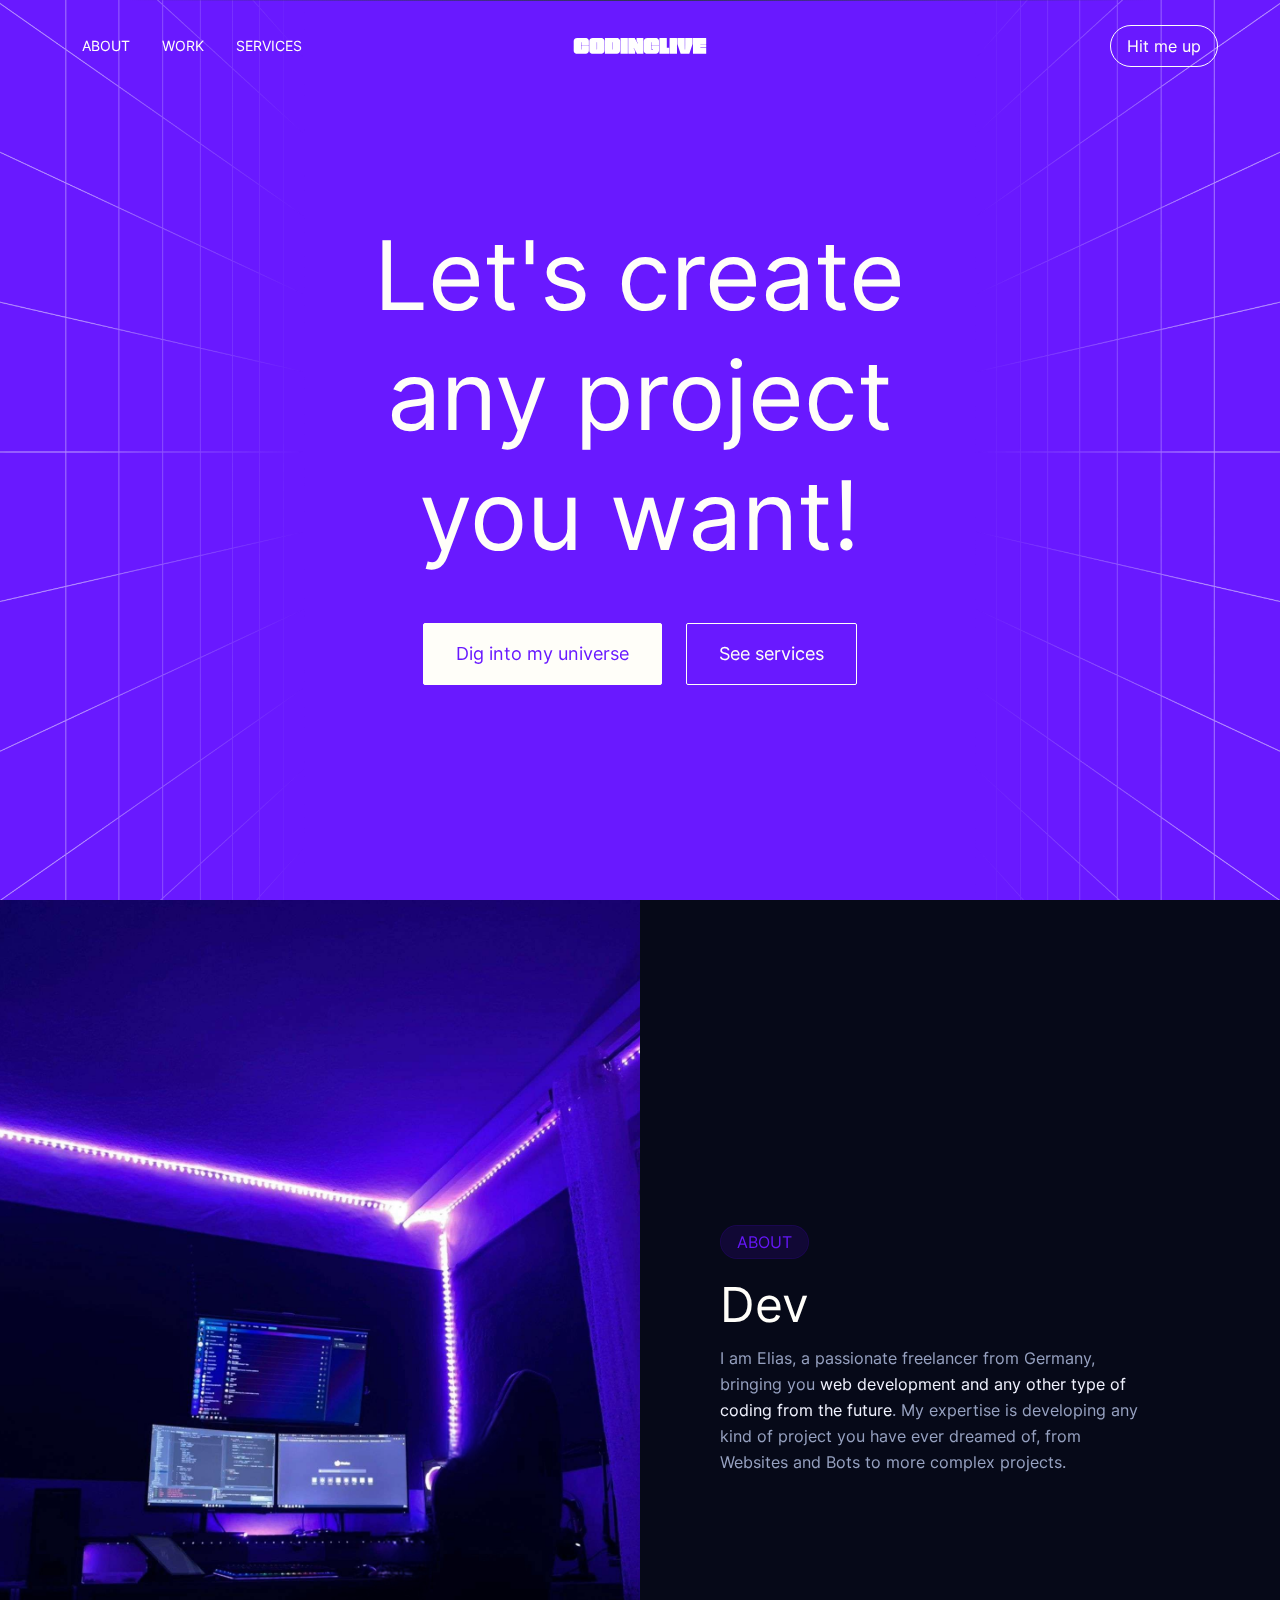
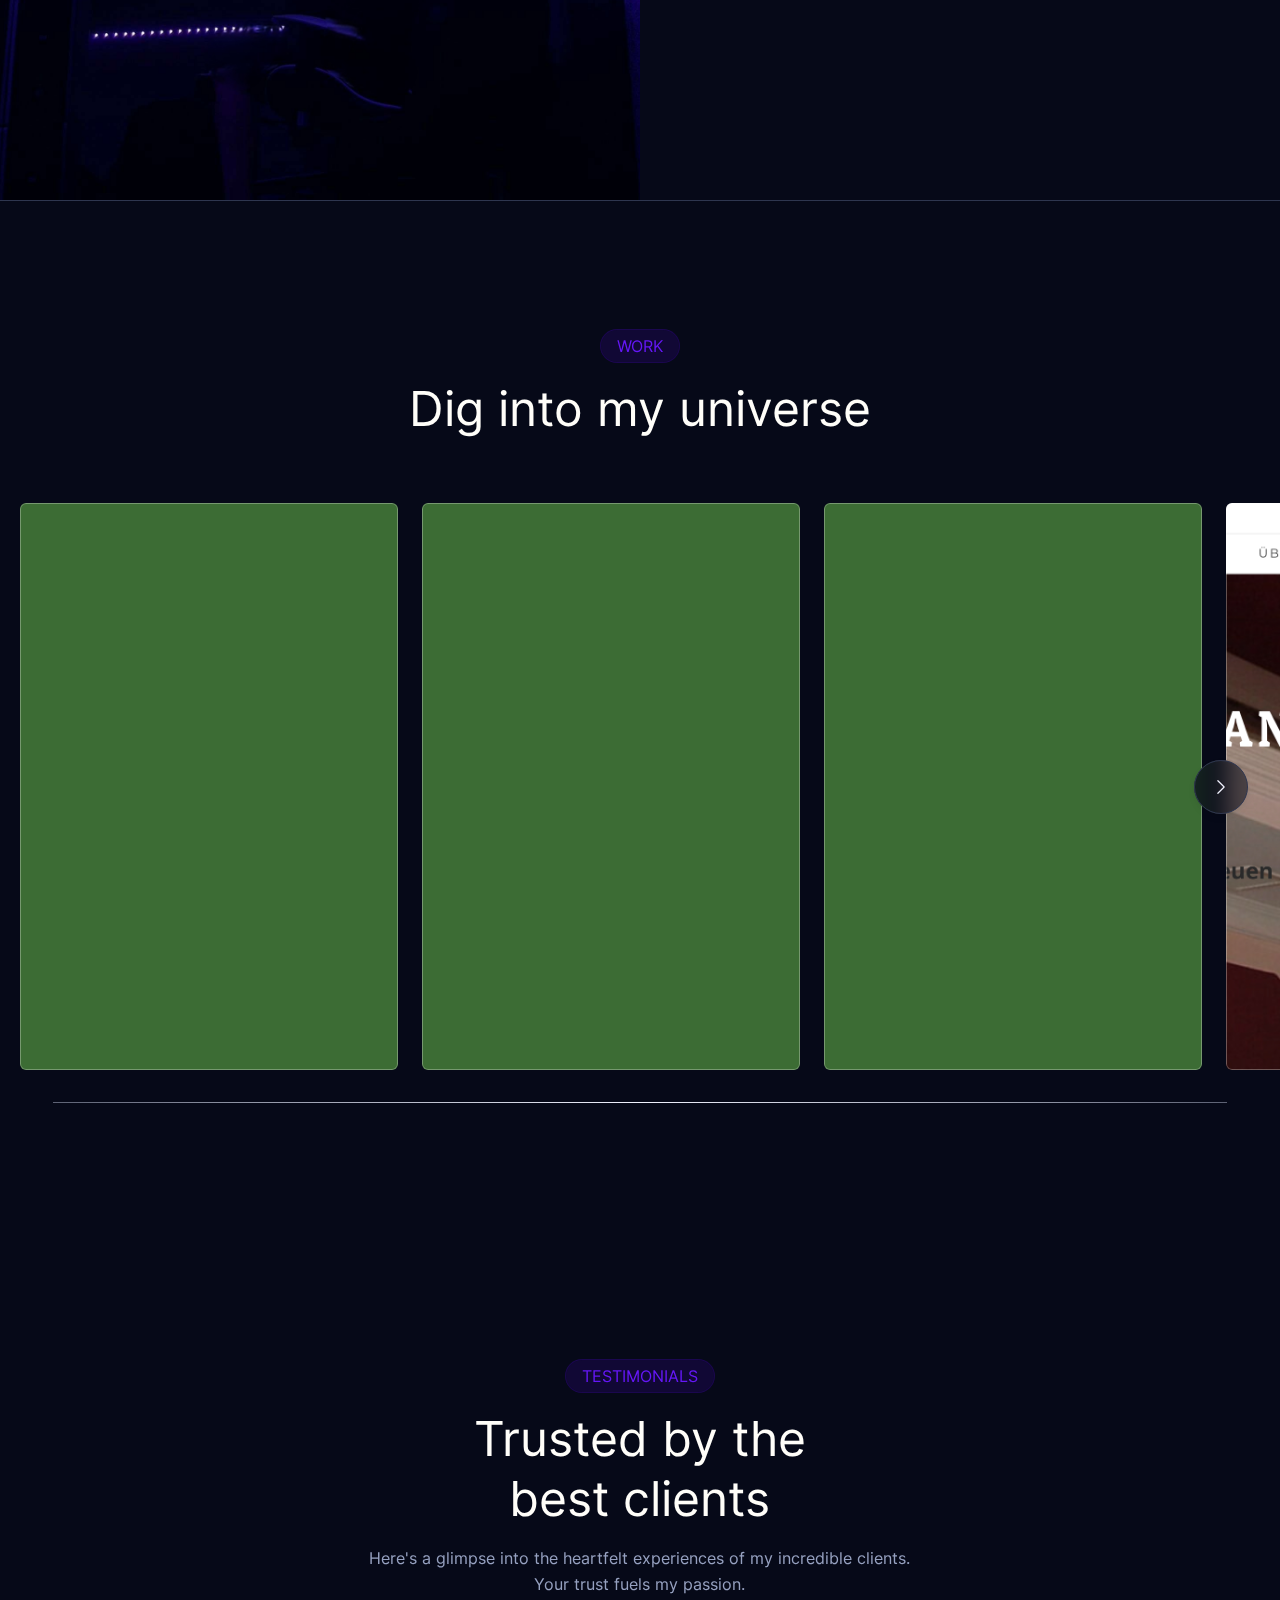
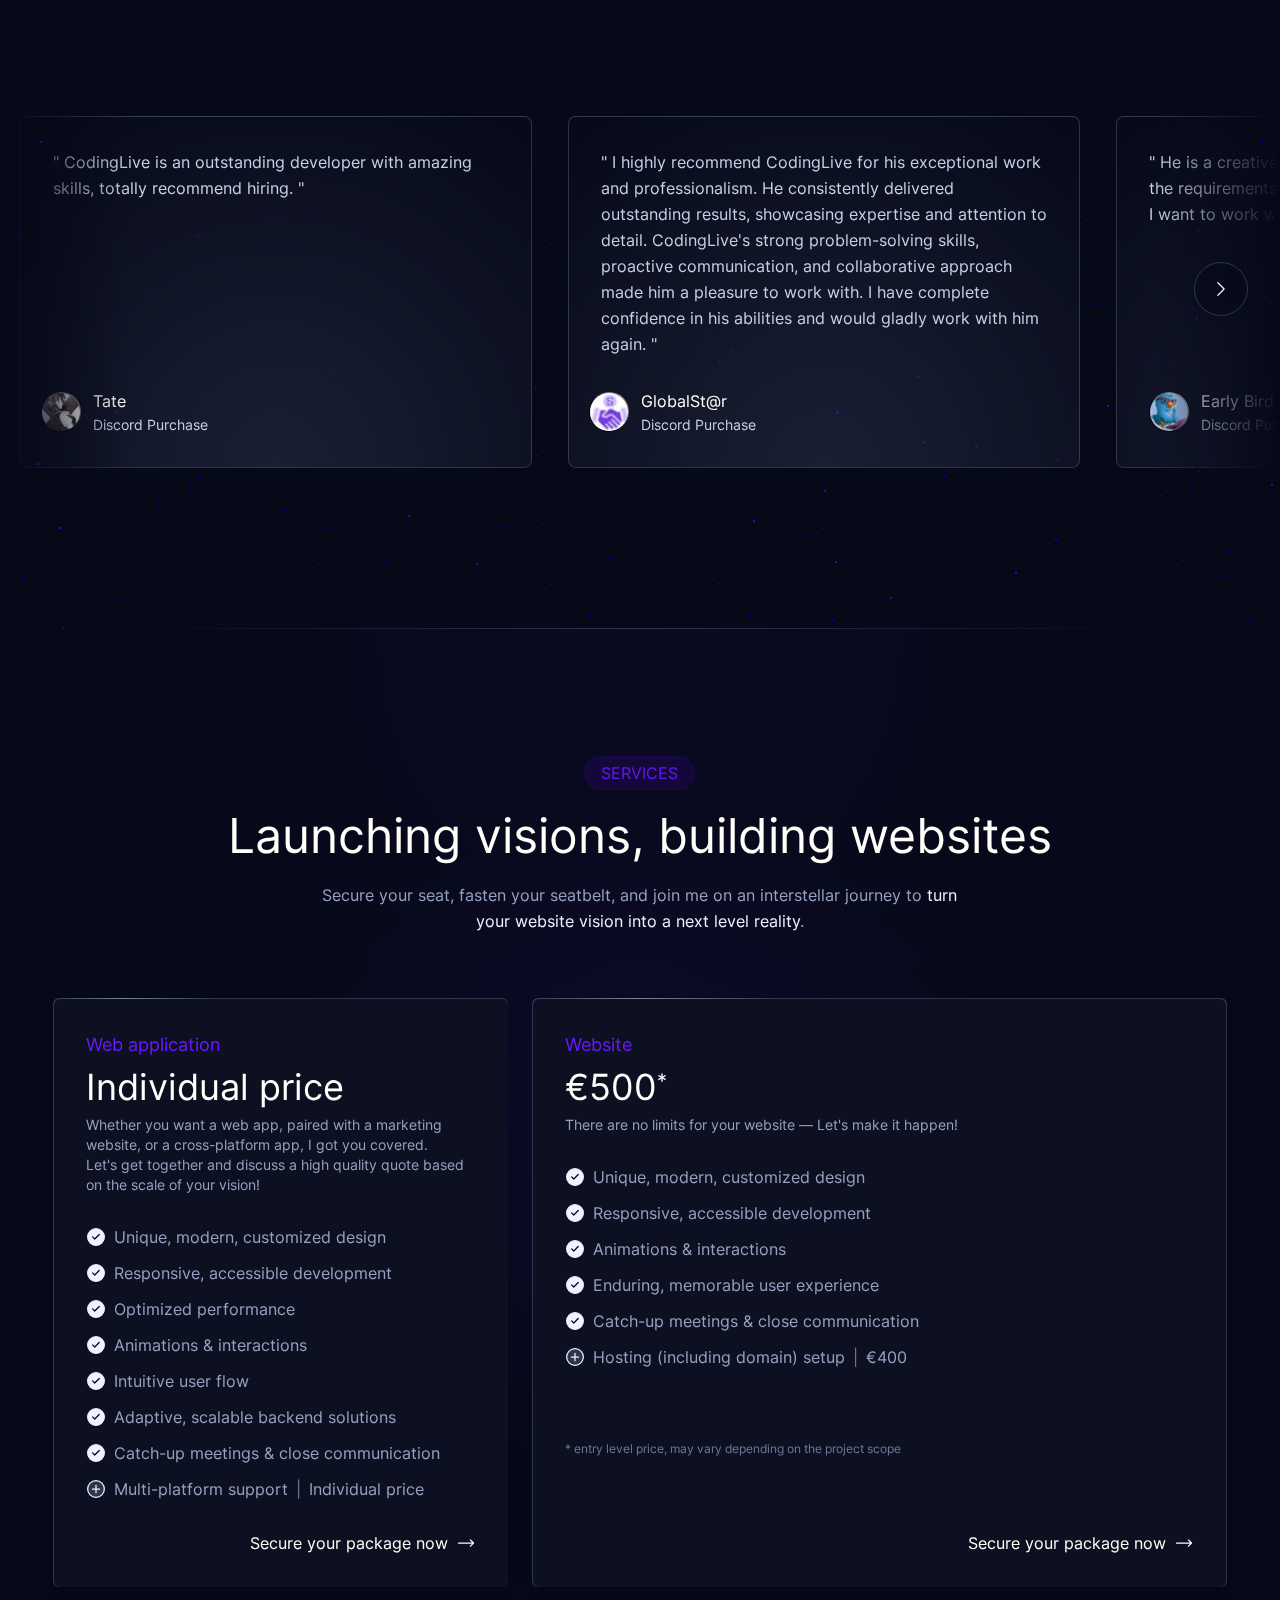
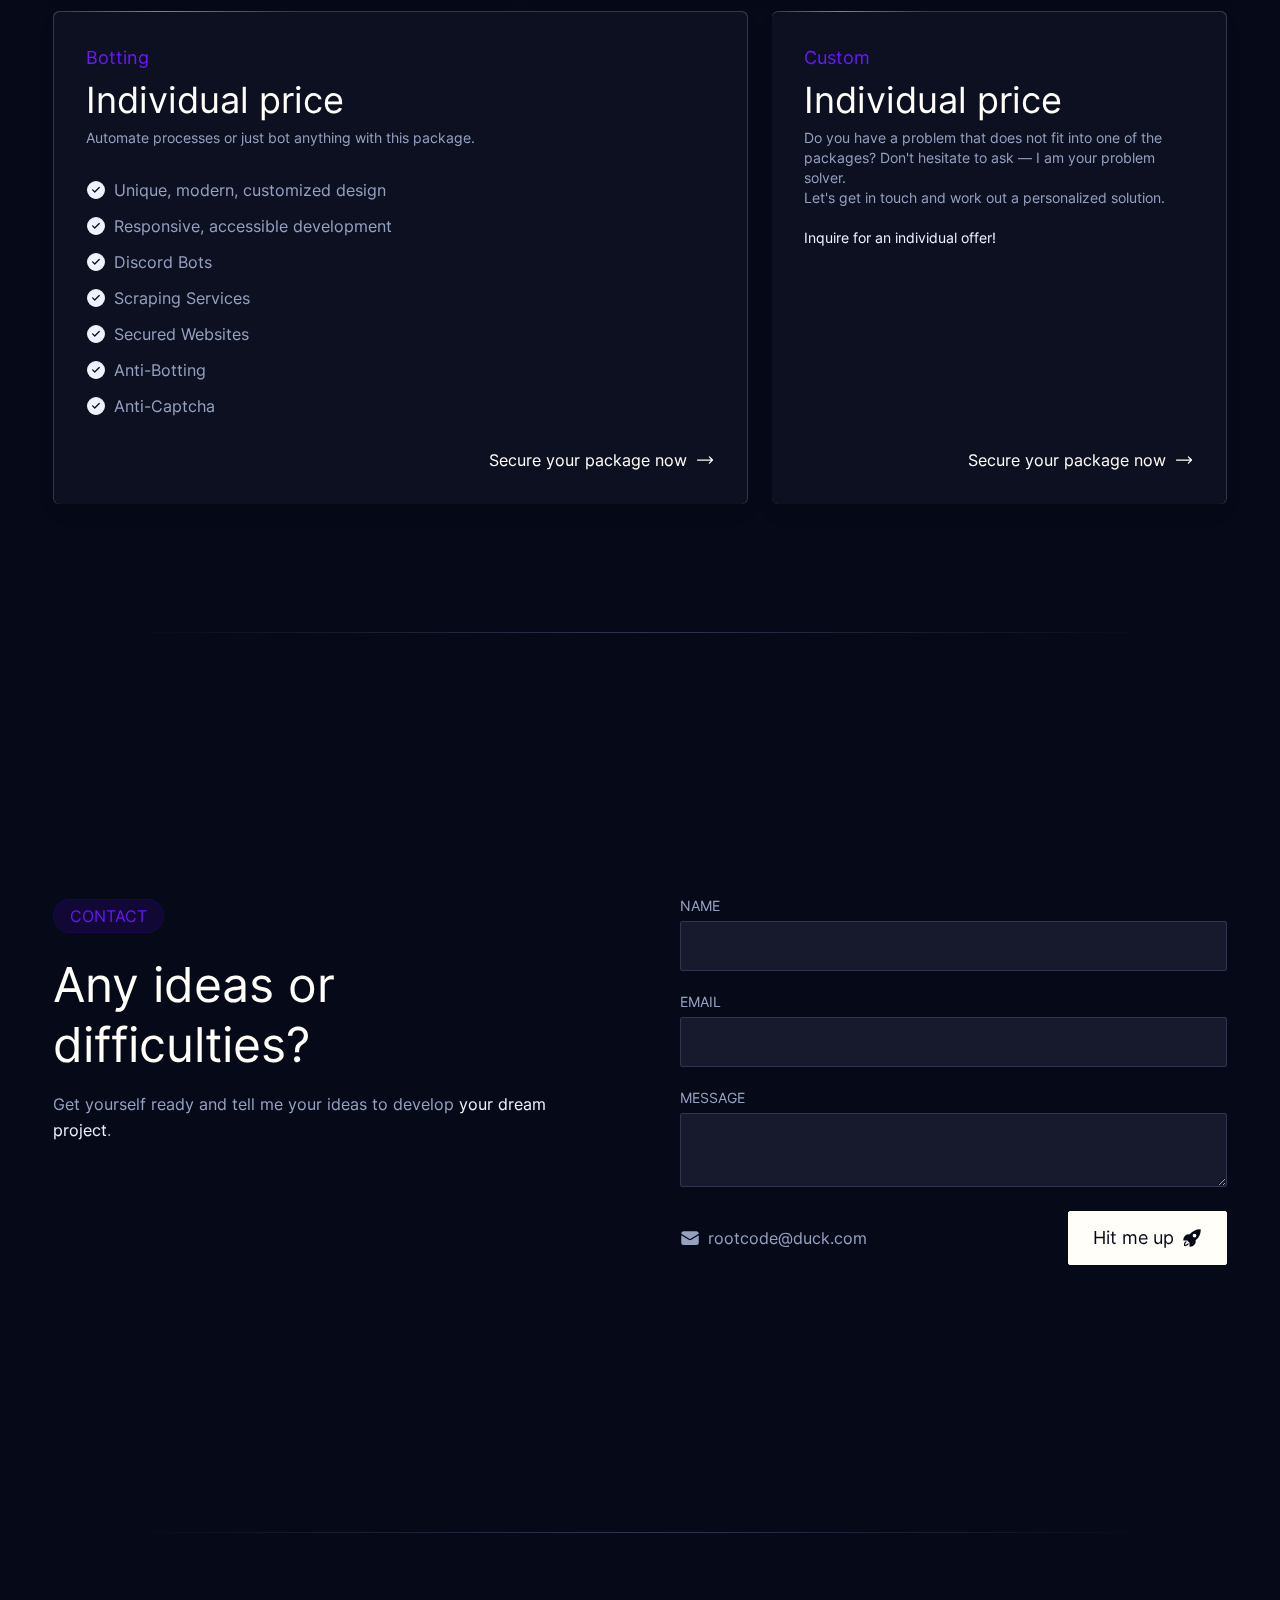
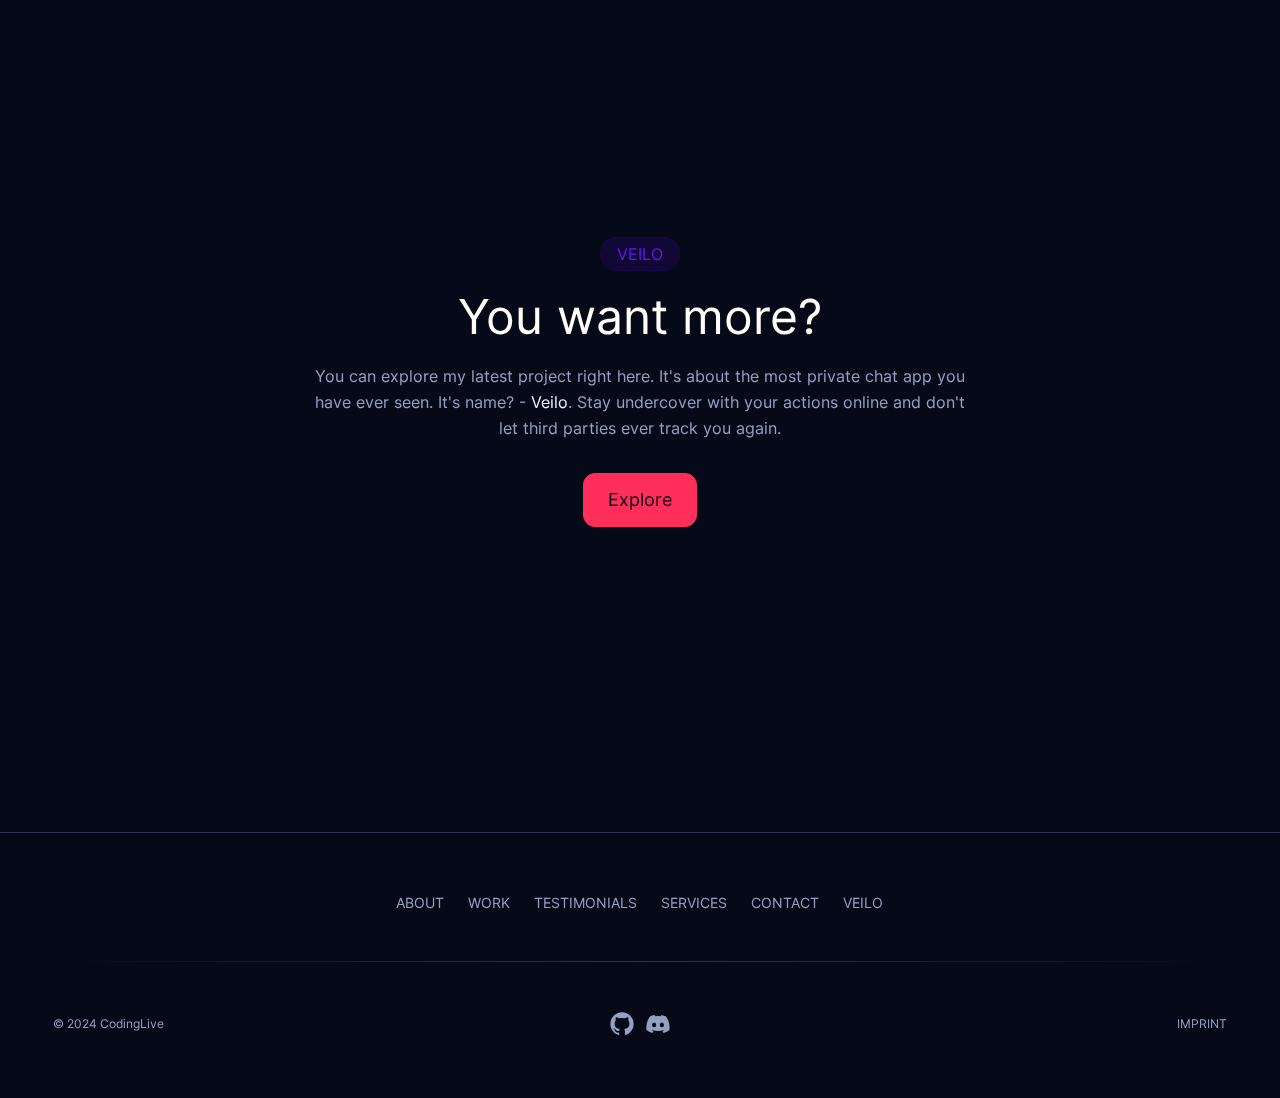
==== commit 535f56ca: "URL change" ====
--- a/index.html
+++ b/index.html
@@ -316,7 +316,7 @@
                                                 <p class="translate-y-full text-xs text-neutrals-50/90 transition-transform duration-300 group-hover:translate-y-0 group-focus-visible:translate-y-0 lg:text-sm">Website, App, Current</p>
                                             </div>
                                             <div class="overflow-hidden" style="margin-top: 8%;">
-                                                <p data-href="https://veilo.protdos.com" class="clickable relative isolate flex justify-center items-center select-none overflow-hidden border align-middle transition-all duration-500 before:absolute before:-start-3 before:top-0 before:-z-10 before:h-full before:w-[calc(100%+1.5rem)] before:origin-left before:-skew-x-[16deg] before:scale-x-0 before:transition-transform before:duration-500 hover:[&amp;:not(:disabled)]:before:scale-x-100 focus-visible:[&amp;:not(:disabled)]:before:scale-x-100 active:[&amp;:not(:disabled)]:scale-[1.01] disabled:opacity-70 border-neutrals-50 px-3 py-1.5 text-sm md:px-4 md:py-2 md:text-base hover:[&amp;:not(:disabled)]:text-neutrals-900 focus-visible:text-neutrals-900 text-neutrals-50 before:bg-neutrals-50 rounded-full" as="a" href="index.html#contact">View</p>
+                                                <p data-href="https://codinglive.dev" class="clickable relative isolate flex justify-center items-center select-none overflow-hidden border align-middle transition-all duration-500 before:absolute before:-start-3 before:top-0 before:-z-10 before:h-full before:w-[calc(100%+1.5rem)] before:origin-left before:-skew-x-[16deg] before:scale-x-0 before:transition-transform before:duration-500 hover:[&amp;:not(:disabled)]:before:scale-x-100 focus-visible:[&amp;:not(:disabled)]:before:scale-x-100 active:[&amp;:not(:disabled)]:scale-[1.01] disabled:opacity-70 border-neutrals-50 px-3 py-1.5 text-sm md:px-4 md:py-2 md:text-base hover:[&amp;:not(:disabled)]:text-neutrals-900 focus-visible:text-neutrals-900 text-neutrals-50 before:bg-neutrals-50 rounded-full" as="a" href="index.html#contact">View</p>
                                             </div>
 
                                         </article><img alt="Test" decoding="async" src="imgs/IMG_5466.jpeg" sizes="(max-width: 3840px) 100vw, 3840px" width="3840" height="2160" class="pointer-events-none absolute inset-0 -z-10 h-full w-full object-cover transition-[transform,opacity,filter] duration-700 group-hover:scale-105 group-focus-visible:scale-105" style="background-color:#3c6c34;object-position: 2%" /></a>
@@ -1073,7 +1073,7 @@
                     <h2 class="mb-4 text-3xl/tight font-bold text-neutrals-50 md:text-5xl/tight">You want more?</h2>
                     <p class="max-w-prose text-base/relaxed text-neutrals-300">
                         You can explore my latest project right here. It's about the most private chat app you have ever seen. It's name? - <span class="text-neutrals-100">Veilo</span>. Stay undercover with your actions online and don't let third parties ever track you again.
-                    </p><a class="relative isolate flex justify-center items-center select-none overflow-hidden rounded-sm border align-middle transition-all duration-500 before:absolute before:-start-3 before:top-0 before:-z-10 before:h-full before:w-[calc(100%+1.5rem)] before:origin-left before:-skew-x-[16deg] before:scale-x-0 before:transition-transform before:duration-500 hover:[&amp;:not(:disabled)]:before:scale-x-100 focus-visible:[&amp;:not(:disabled)]:before:scale-x-100 active:[&amp;:not(:disabled)]:scale-[1.01] disabled:opacity-70 border-error px-6 py-3 md:text-lg hover:[&amp;:not(:disabled)]:tracking-[0.075em] text-neutrals-900 before:bg-neutrals-900 bg-error hover:[&amp;:not(:disabled)]:text-error focus-visible:text-error mt-8" as="a" href="https://veilo.protdos.com" rel="noreferrer" target="_blank">
+                    </p><a class="relative isolate flex justify-center items-center select-none overflow-hidden rounded-sm border align-middle transition-all duration-500 before:absolute before:-start-3 before:top-0 before:-z-10 before:h-full before:w-[calc(100%+1.5rem)] before:origin-left before:-skew-x-[16deg] before:scale-x-0 before:transition-transform before:duration-500 hover:[&amp;:not(:disabled)]:before:scale-x-100 focus-visible:[&amp;:not(:disabled)]:before:scale-x-100 active:[&amp;:not(:disabled)]:scale-[1.01] disabled:opacity-70 border-error px-6 py-3 md:text-lg hover:[&amp;:not(:disabled)]:tracking-[0.075em] text-neutrals-900 before:bg-neutrals-900 bg-error hover:[&amp;:not(:disabled)]:text-error focus-visible:text-error mt-8" as="a" href="https://codinglive.dev" rel="noreferrer" target="_blank" style="border-radius: 12px !important;">
                     Explore
                     </a></div>
             </div>
@@ -1095,7 +1095,6 @@
                     <nav aria-label="Secondary" class="flex flex-wrap justify-center gap-6 lg:order-last lg:justify-end"><a class="text-xs uppercase text-neutrals-300 transition-colors hover:text-neutrals-50 focus-visible:text-neutrals-50" href="imprint.html">Imprint</a></nav>
                     <ul aria-label="Socials" class="flex flex-wrap justify-center gap-2">
                         <li><a href="https://github.com/ProtDos" title="View GitHub profile" rel="noreferrer" target="_blank" class="text-neutrals-300 transition-colors hover:text-neutrals-50 focus-visible:text-neutrals-50"><svg xmlns="http://www.w3.org/2000/svg" viewBox="0 0 24 24" fill="currentColor" aria-hidden="true" class="h-7 w-7"><path fill-rule="evenodd" clip-rule="evenodd" d="M12.026 2c-5.509 0-9.974 4.465-9.974 9.974 0 4.406 2.857 8.145 6.821 9.465.499.09.679-.217.679-.481 0-.237-.008-.865-.011-1.696-2.775.602-3.361-1.338-3.361-1.338-.452-1.152-1.107-1.459-1.107-1.459-.905-.619.069-.605.069-.605 1.002.07 1.527 1.028 1.527 1.028.89 1.524 2.336 1.084 2.902.829.091-.645.351-1.085.635-1.334-2.214-.251-4.542-1.107-4.542-4.93 0-1.087.389-1.979 1.024-2.675-.101-.253-.446-1.268.099-2.64 0 0 .837-.269 2.742 1.021a9.582 9.582 0 0 1 2.496-.336 9.554 9.554 0 0 1 2.496.336c1.906-1.291 2.742-1.021 2.742-1.021.545 1.372.203 2.387.099 2.64.64.696 1.024 1.587 1.024 2.675 0 3.833-2.33 4.675-4.552 4.922.355.308.675.916.675 1.846 0 1.334-.012 2.41-.012 2.737 0 .267.178.577.687.479C19.146 20.115 22 16.379 22 11.974 22 6.465 17.535 2 12.026 2z"></path></svg></a></li>
-                        <li><a href="https://dribbble.com/paul_sss" title="View Dribbble profile" rel="noreferrer" target="_blank" class="text-neutrals-300 transition-colors hover:text-neutrals-50 focus-visible:text-neutrals-50"><svg xmlns="http://www.w3.org/2000/svg" fill="none" viewBox="0 0 24 24" stroke="currentColor" stroke-width="1.5" stroke-linecap="round" stroke-linejoin="round" aria-hidden="true" class="h-7 w-7"><circle cx="12" cy="12" r="9.5"></circle><path d="M2.924,10.729C2.924,10.729 14.322,11.723 18.341,5.388"></path><path d="M15.799,20.34C15.799,20.34 15.286,9.936 8.392,3.575"></path><path d="M21.163,12.251C21.163,12.251 17.102,11.603 13.414,12.416C10.497,13.06 7.85,15.13 5.839,18.78"></path></svg></a></li>
                         <li><a href="https://discord.gg/jpFEEavC8Q" title="Join Discord community" rel="noreferrer" target="_blank" class="text-neutrals-300 transition-colors hover:text-neutrals-50 focus-visible:text-neutrals-50"><svg xmlns="http://www.w3.org/2000/svg" viewBox="0 0 24 24" fill="currentColor" aria-hidden="true" class="h-7 w-7"><path d="M14.82 4.26a10.14 10.14 0 0 0-.53 1.1 14.66 14.66 0 0 0-4.58 0 10.14 10.14 0 0 0-.53-1.1 16 16 0 0 0-4.13 1.3 17.33 17.33 0 0 0-3 11.59 16.6 16.6 0 0 0 5.07 2.59A12.89 12.89 0 0 0 8.23 18a9.65 9.65 0 0 1-1.71-.83 3.39 3.39 0 0 0 .42-.33 11.66 11.66 0 0 0 10.12 0q.21.18.42.33a10.84 10.84 0 0 1-1.71.84 12.41 12.41 0 0 0 1.08 1.78 16.44 16.44 0 0 0 5.06-2.59 17.22 17.22 0 0 0-3-11.59 16.09 16.09 0 0 0-4.09-1.35zM8.68 14.81a1.94 1.94 0 0 1-1.8-2 1.93 1.93 0 0 1 1.8-2 1.93 1.93 0 0 1 1.8 2 1.93 1.93 0 0 1-1.8 2zm6.64 0a1.94 1.94 0 0 1-1.8-2 1.93 1.93 0 0 1 1.8-2 1.92 1.92 0 0 1 1.8 2 1.92 1.92 0 0 1-1.8 2z"></path></svg></a></li>
                     </ul>
                     <div class="flex justify-center lg:order-first lg:justify-start"><small class="text-xs text-neutrals-300">© <!-- -->2024<!-- --> CodingLive</small></div>
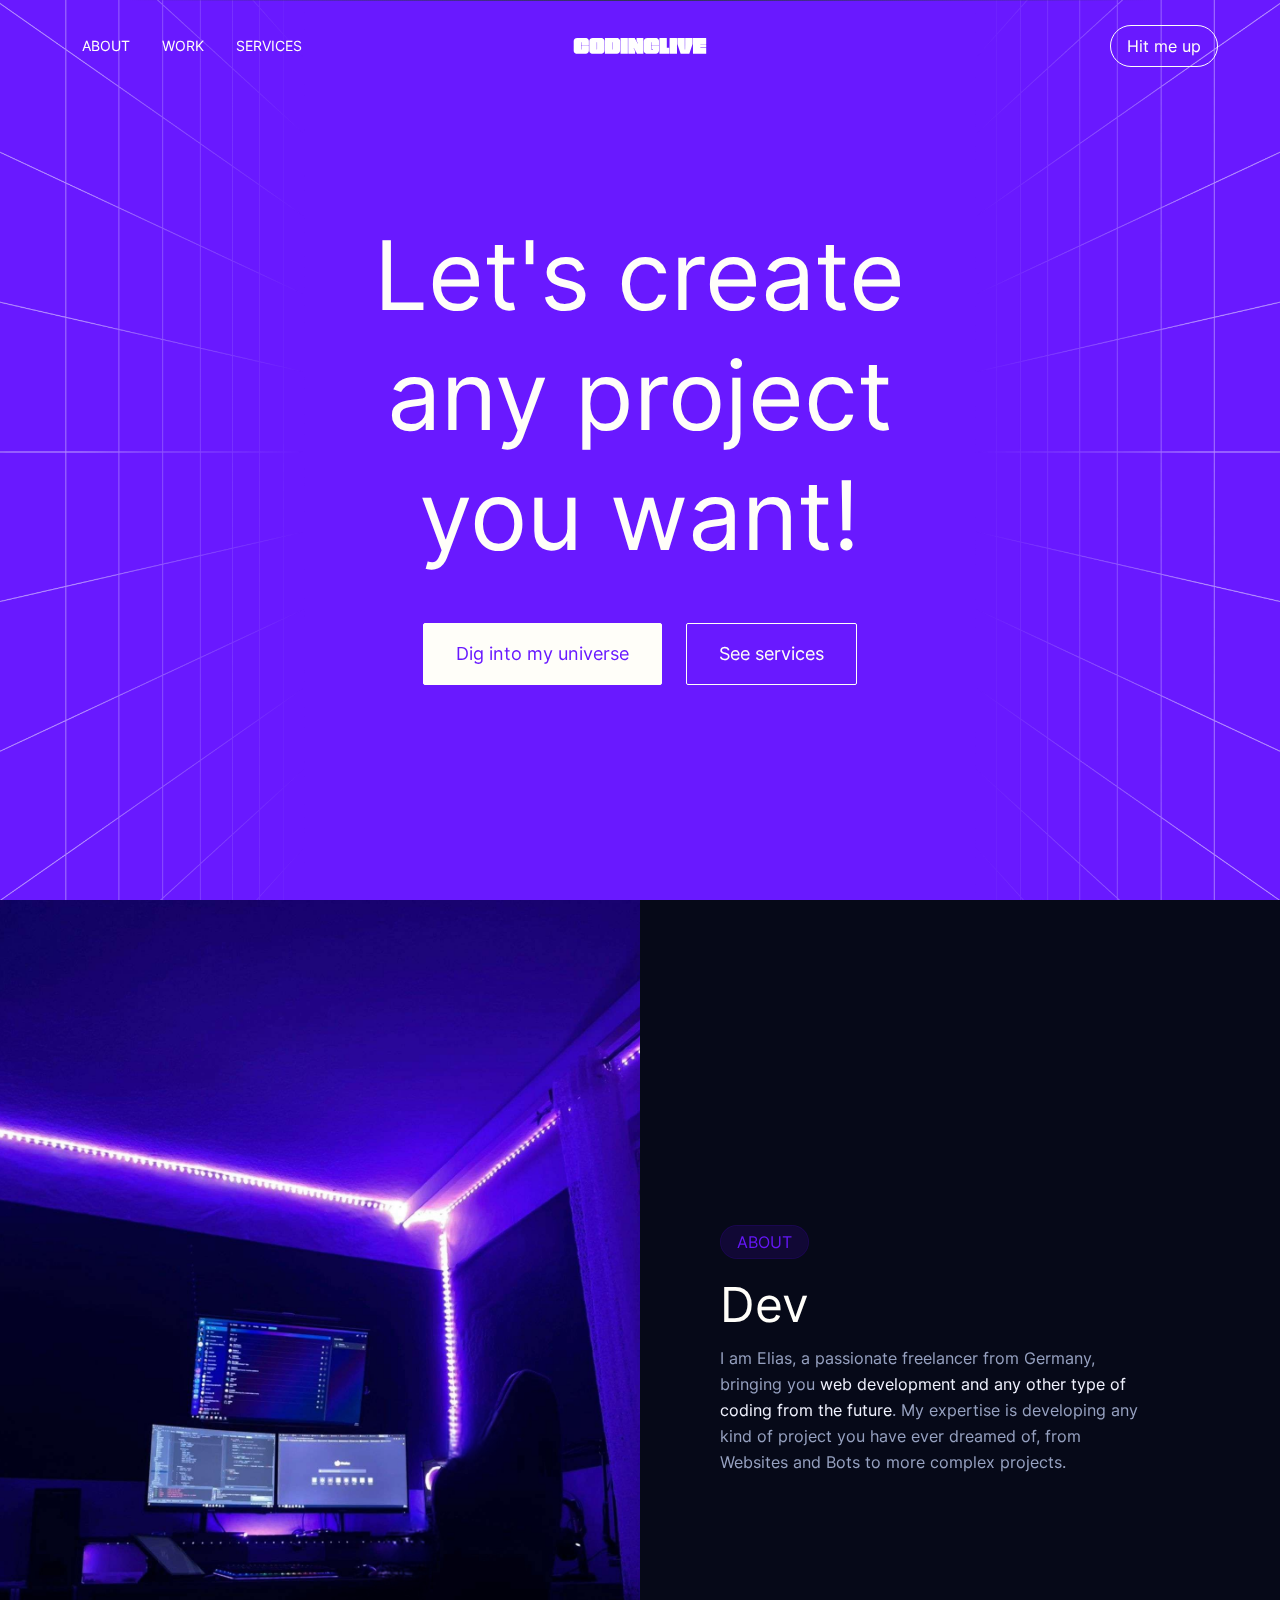
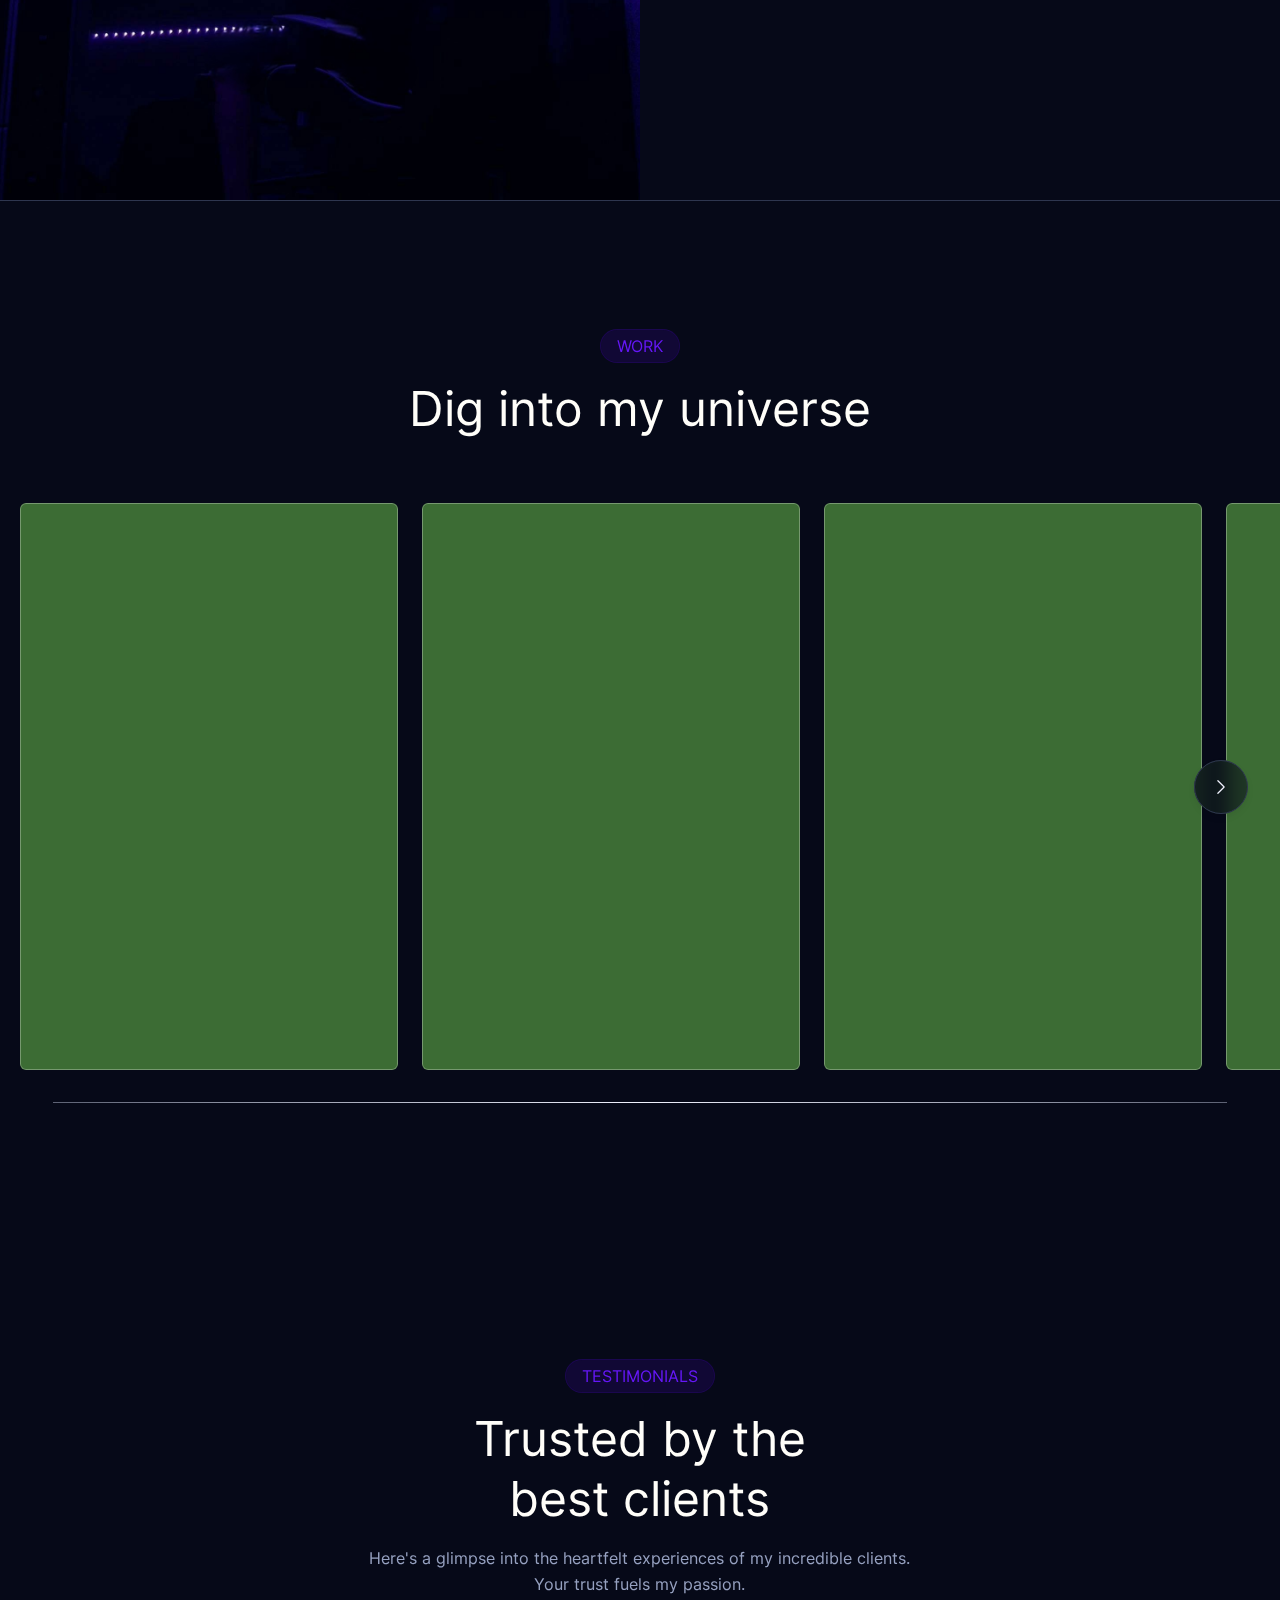
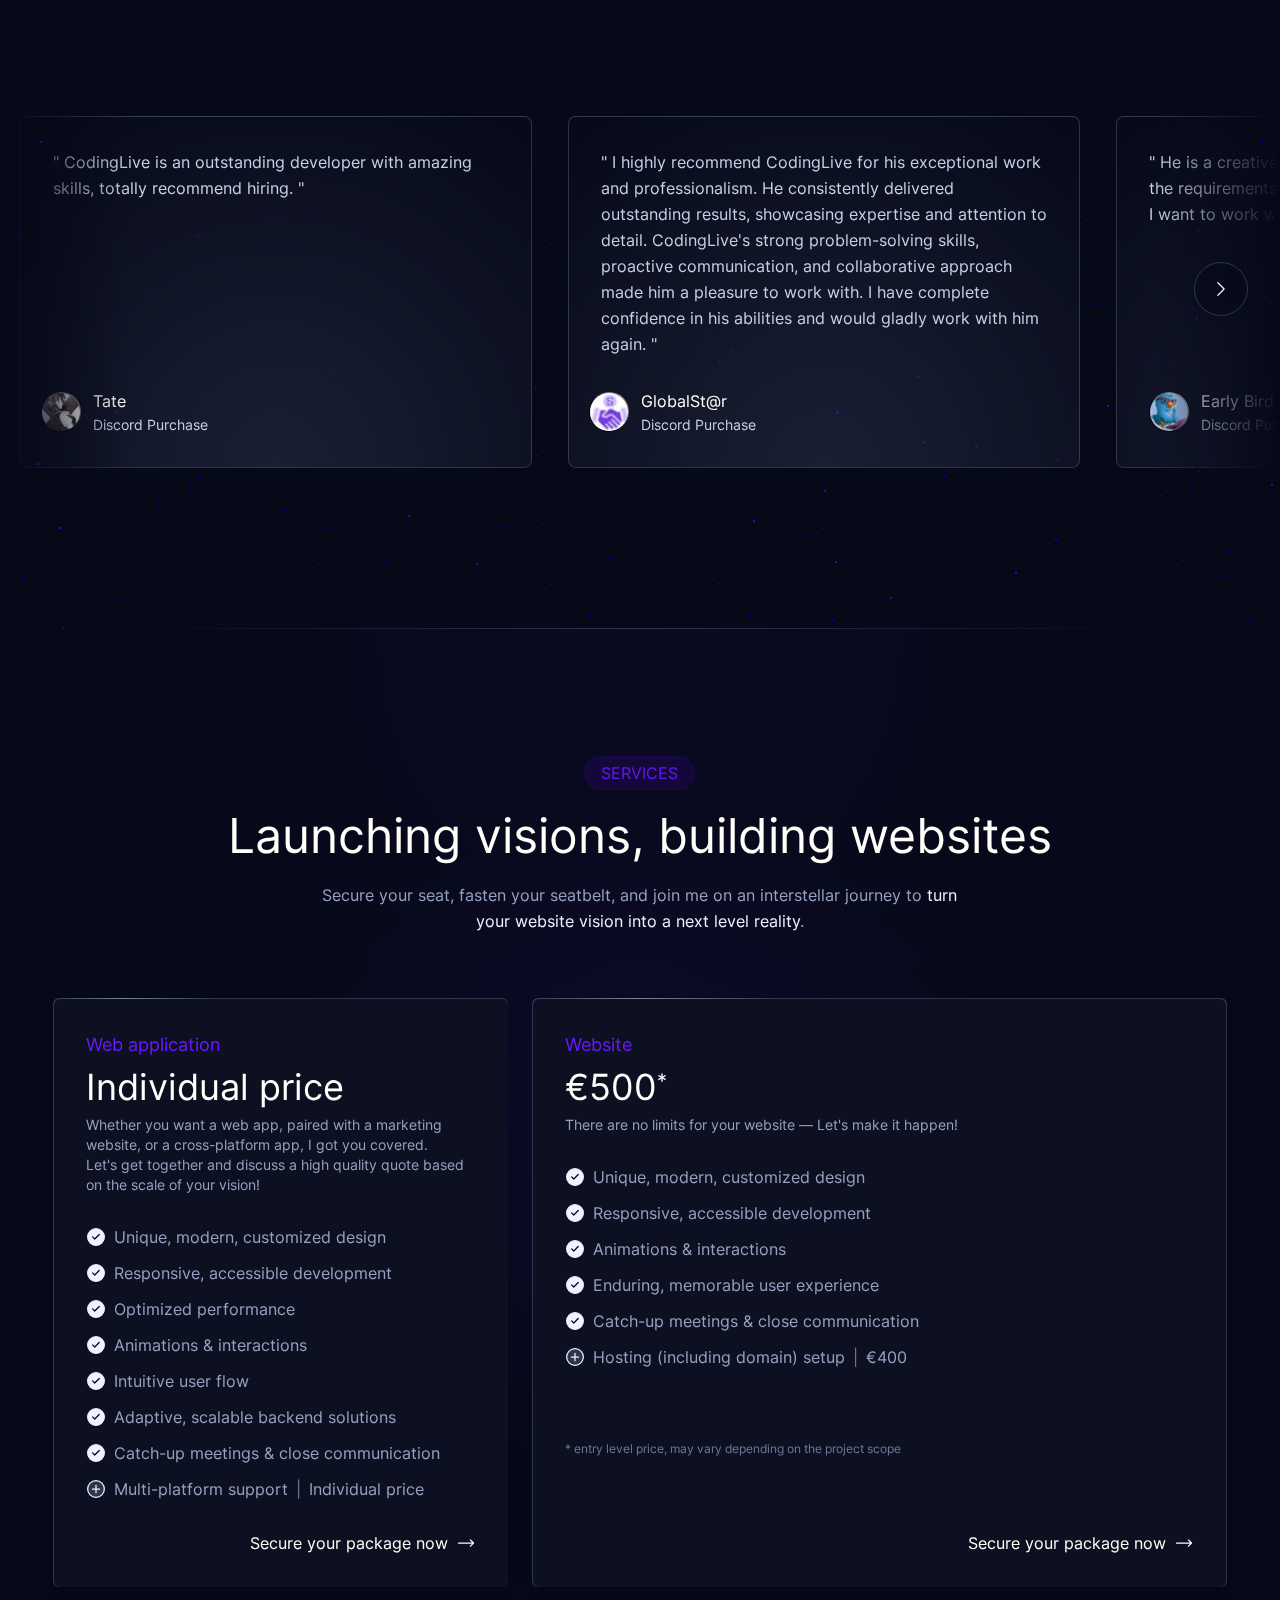
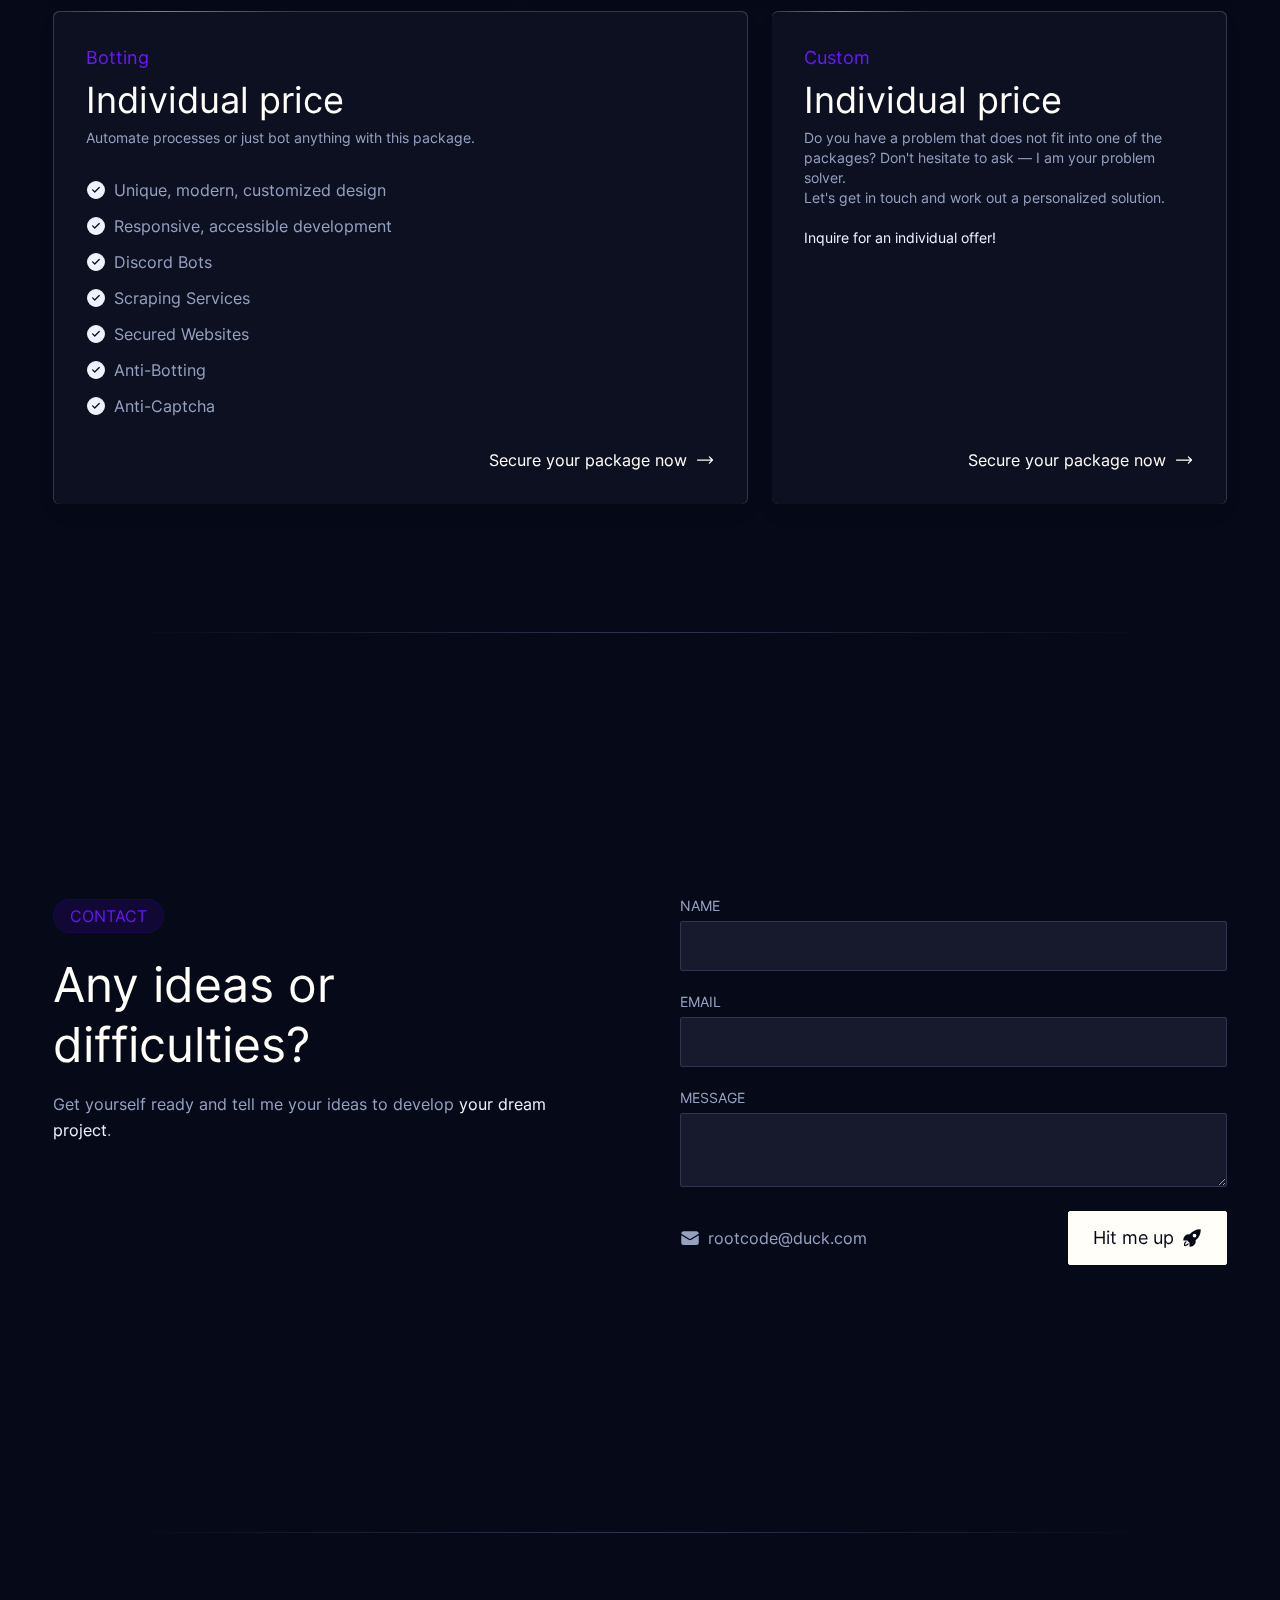
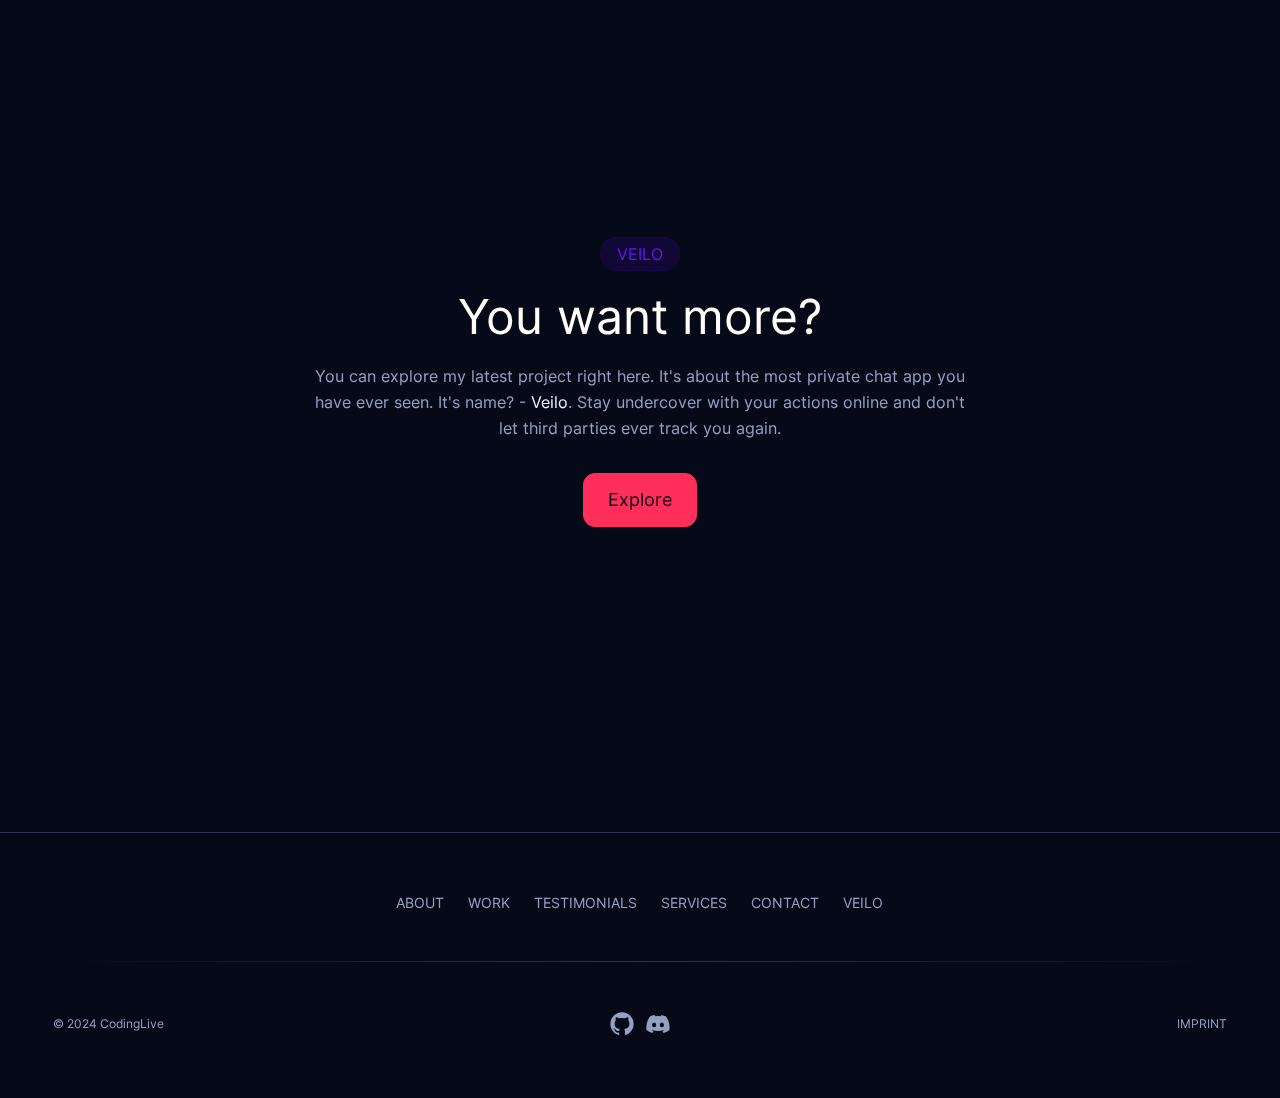
==== commit bfbf8804: "feedback backebnd" ====
--- a/index.html
+++ b/index.html
@@ -654,12 +654,13 @@
                                         <div class="mb-5 flex flex-col items-center text-center">
                                             <h2>Would you like to give feedback?</h2>
                                             <p class="max-w-prose text-sm/relaxed text-neutrals-200 lg:text-base/relaxed">Send me a message and I'd appreciate your rating:</p>
-                                            <div style="padding-top: 8%;">
+                                            <div style="padding-top: 8%; border-radius: 10px !important;">
                                                 <textarea id="text_feedback" class="peer block max-h-36 min-h-[3.125rem] w-full appearance-none rounded-sm border border-neutrals-600 bg-neutrals-800 p-3 caret-primary shadow-[0_0_10px,_inset_0_0_10px] shadow-transparent transition-colors focus:border-primary focus:shadow-primary/70 focus:outline-none disabled:cursor-not-allowed disabled:opacity-70" id="contact-form-message" name="message" placeholder="Your feedback"></textarea>
                                             </div>
                                             
                                         </div>
                                         <form class="rating" id="rating_submit" action="https://api.codinglive.dev:1234/feedback" method="POST">
+                                            <input type="hidden" id="feedback_message" name="feedback_message">
 
                                             <div class="rating__stars">
                                                 <input id="rating-1" class="rating__input rating__input-1" type="radio" name="rating" value="1">
@@ -789,6 +790,13 @@
             </div>
             
         </section>
+
+        <script>
+            document.getElementById('rating_submit').addEventListener('submit', function(event) {
+                var feedback = document.getElementById('text_feedback').value;
+                document.getElementById('feedback_message').value = feedback;
+            });
+        </script>
 
         <script>
             const scrollContainer = document.getElementById('da_thing_2');
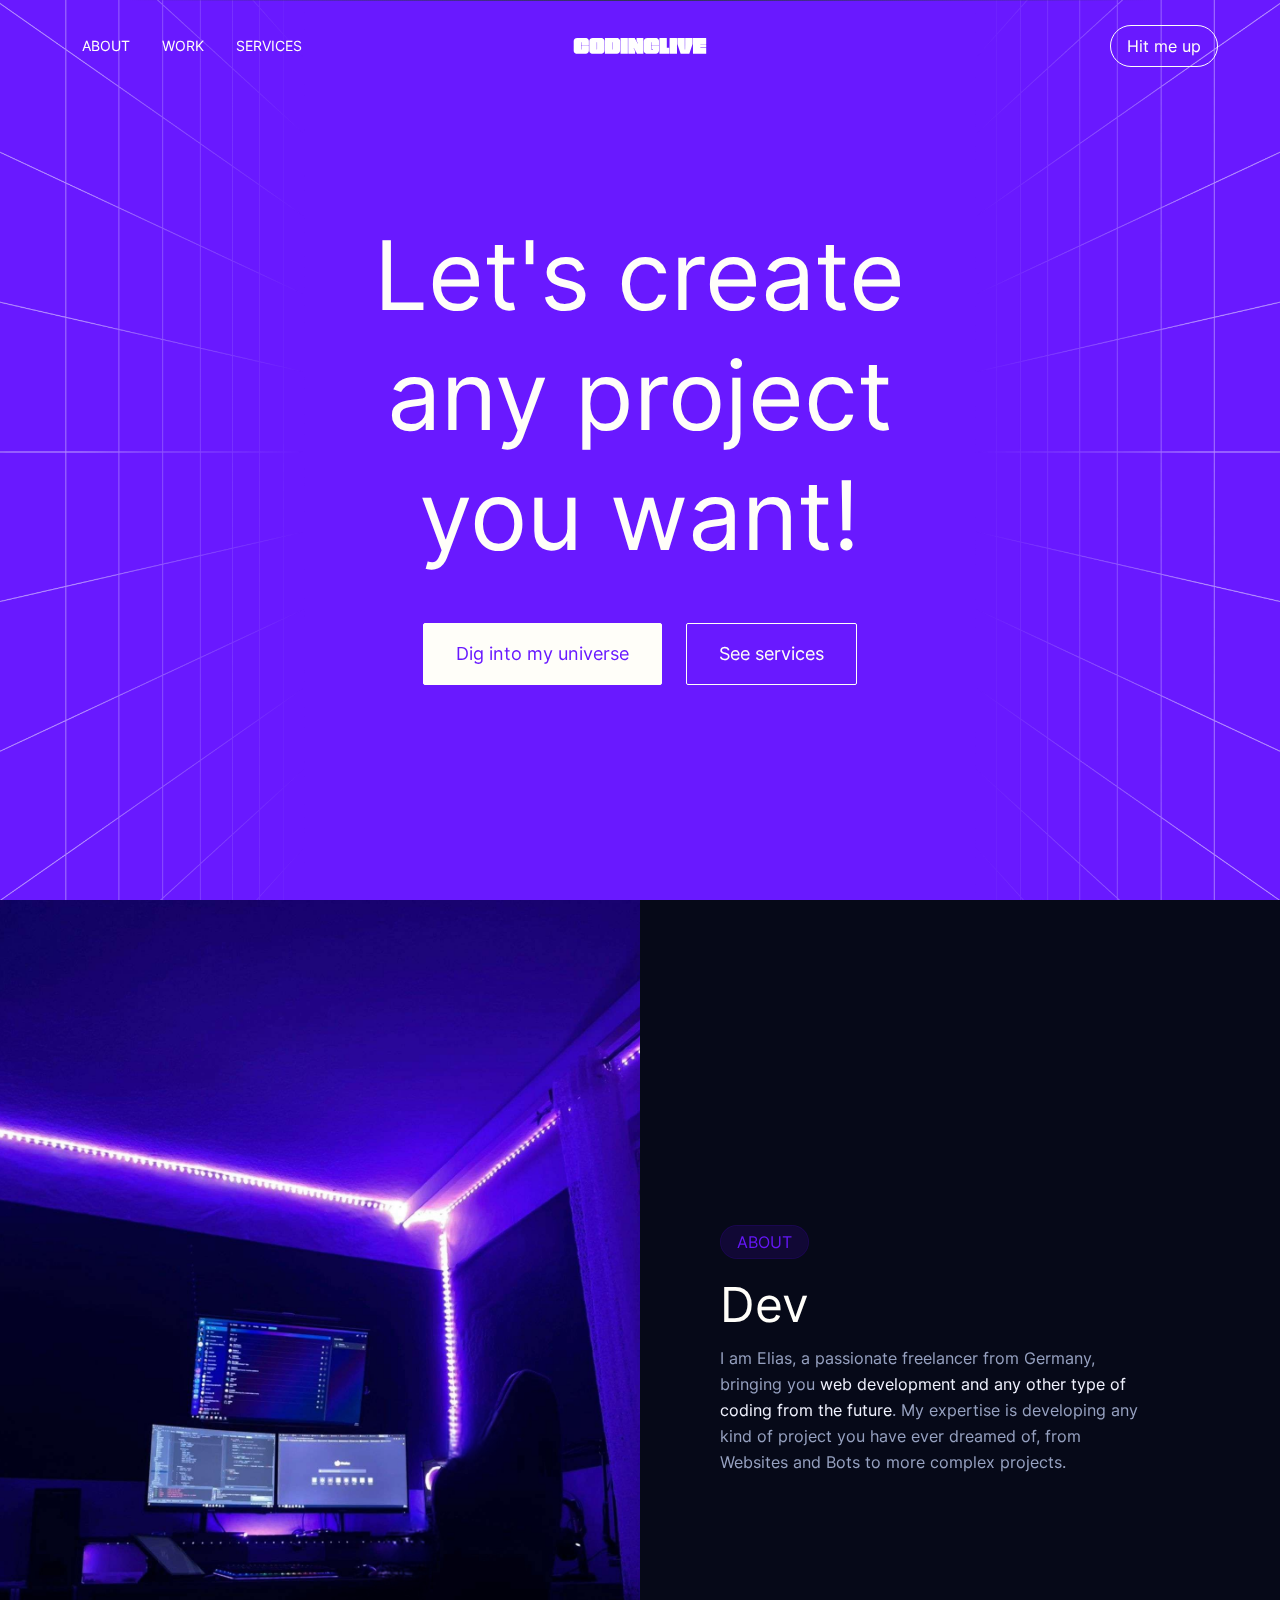
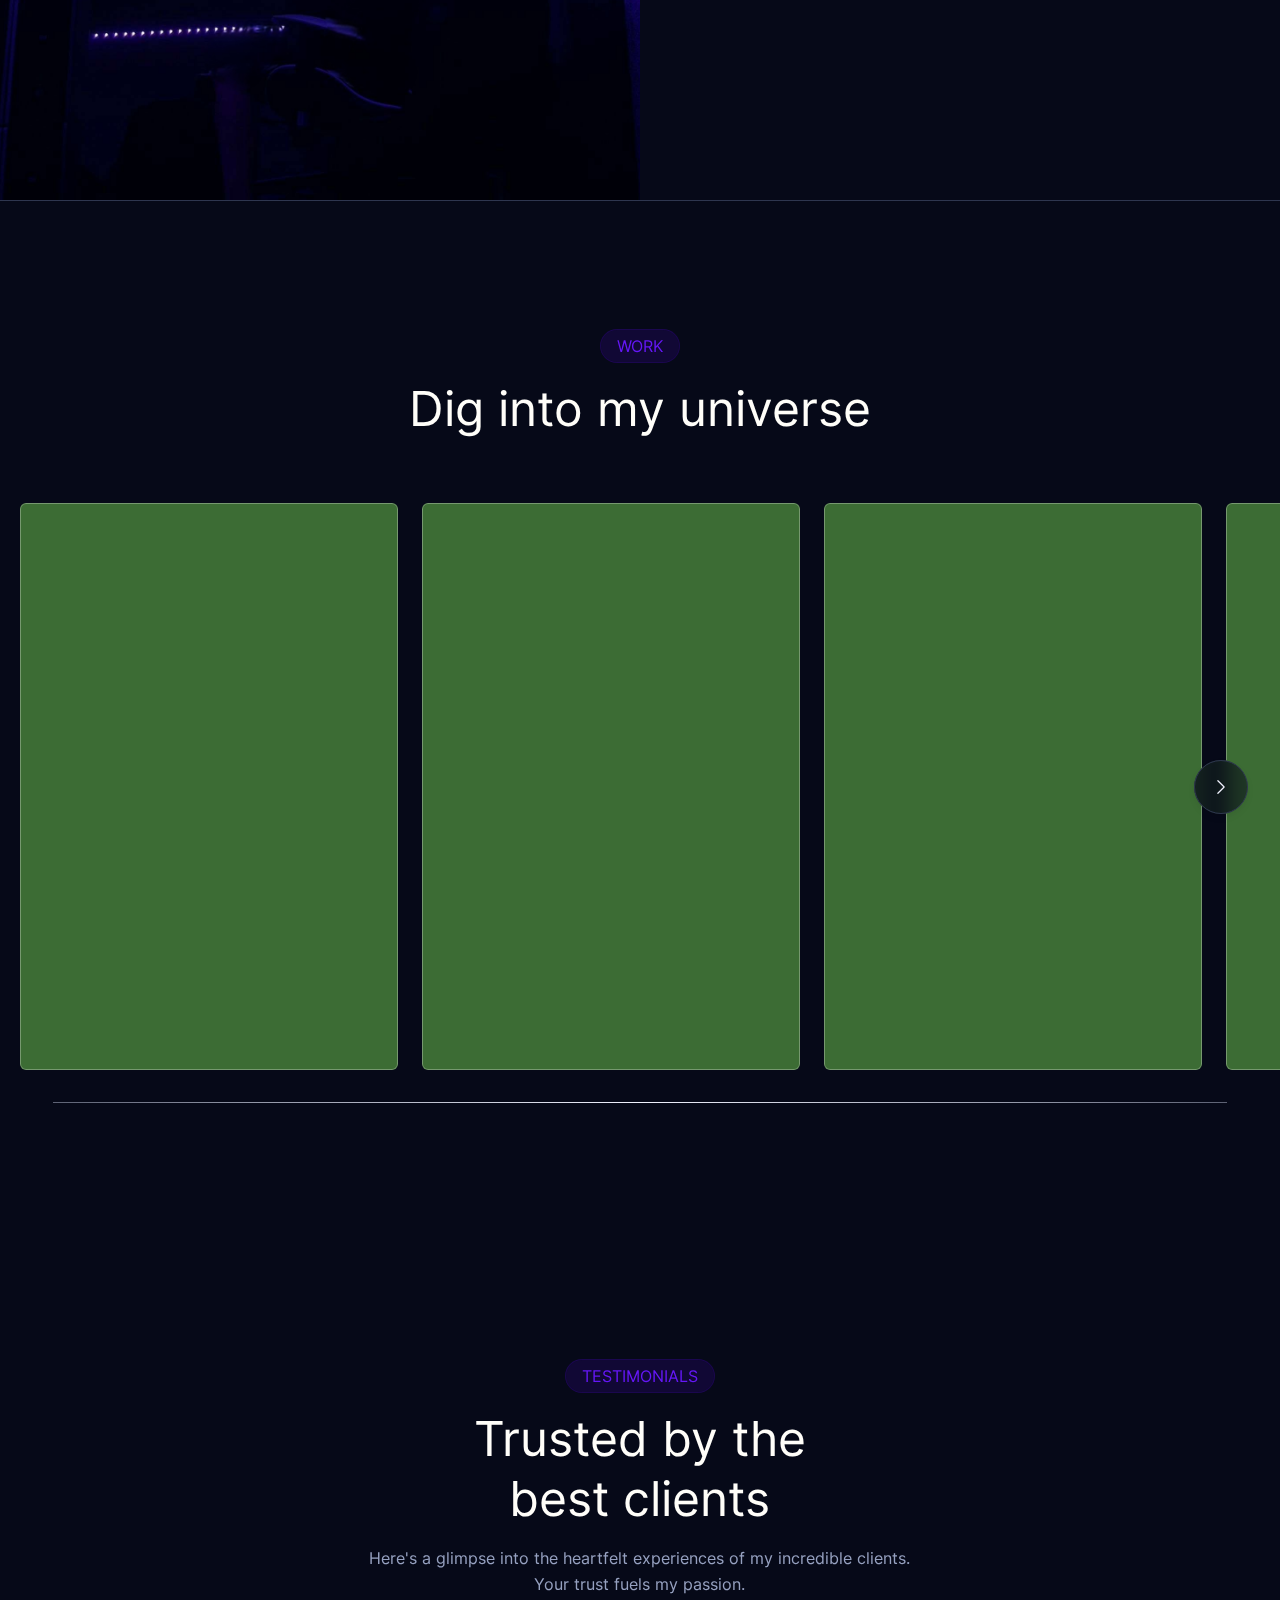
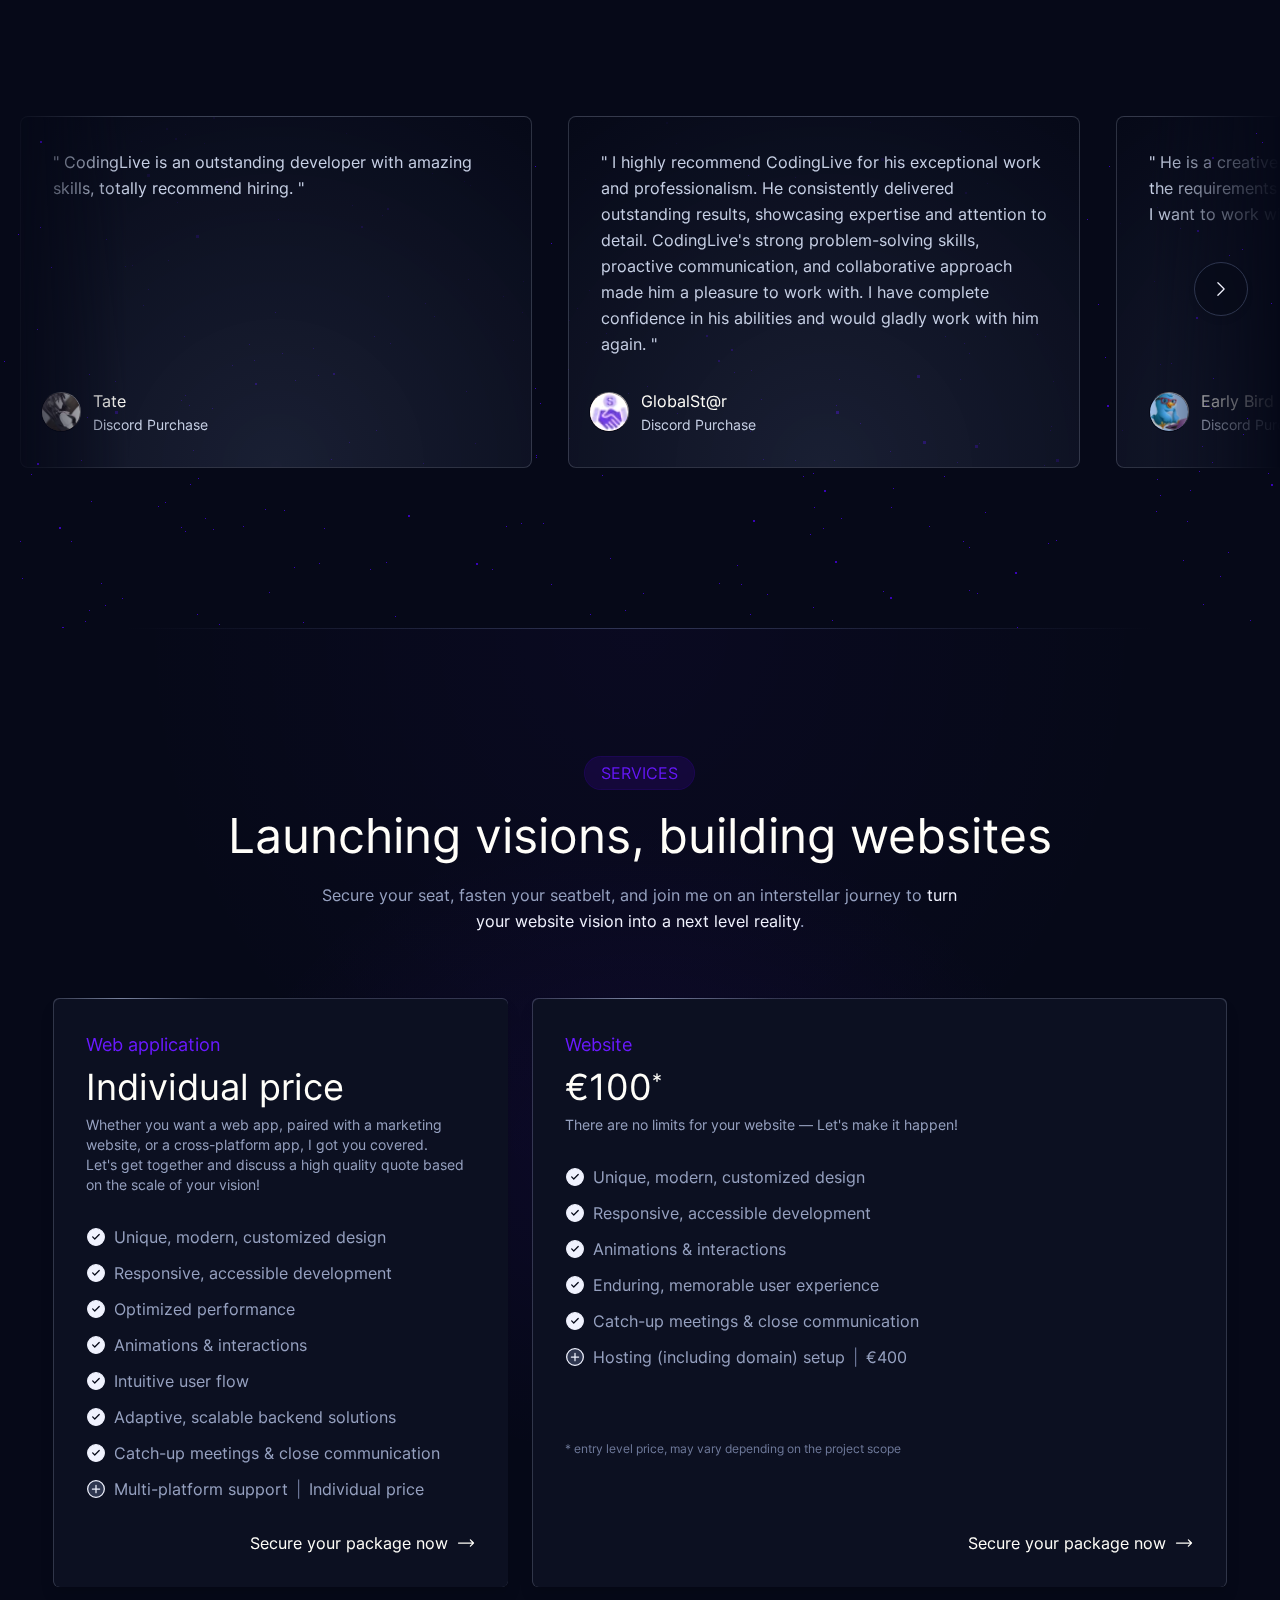
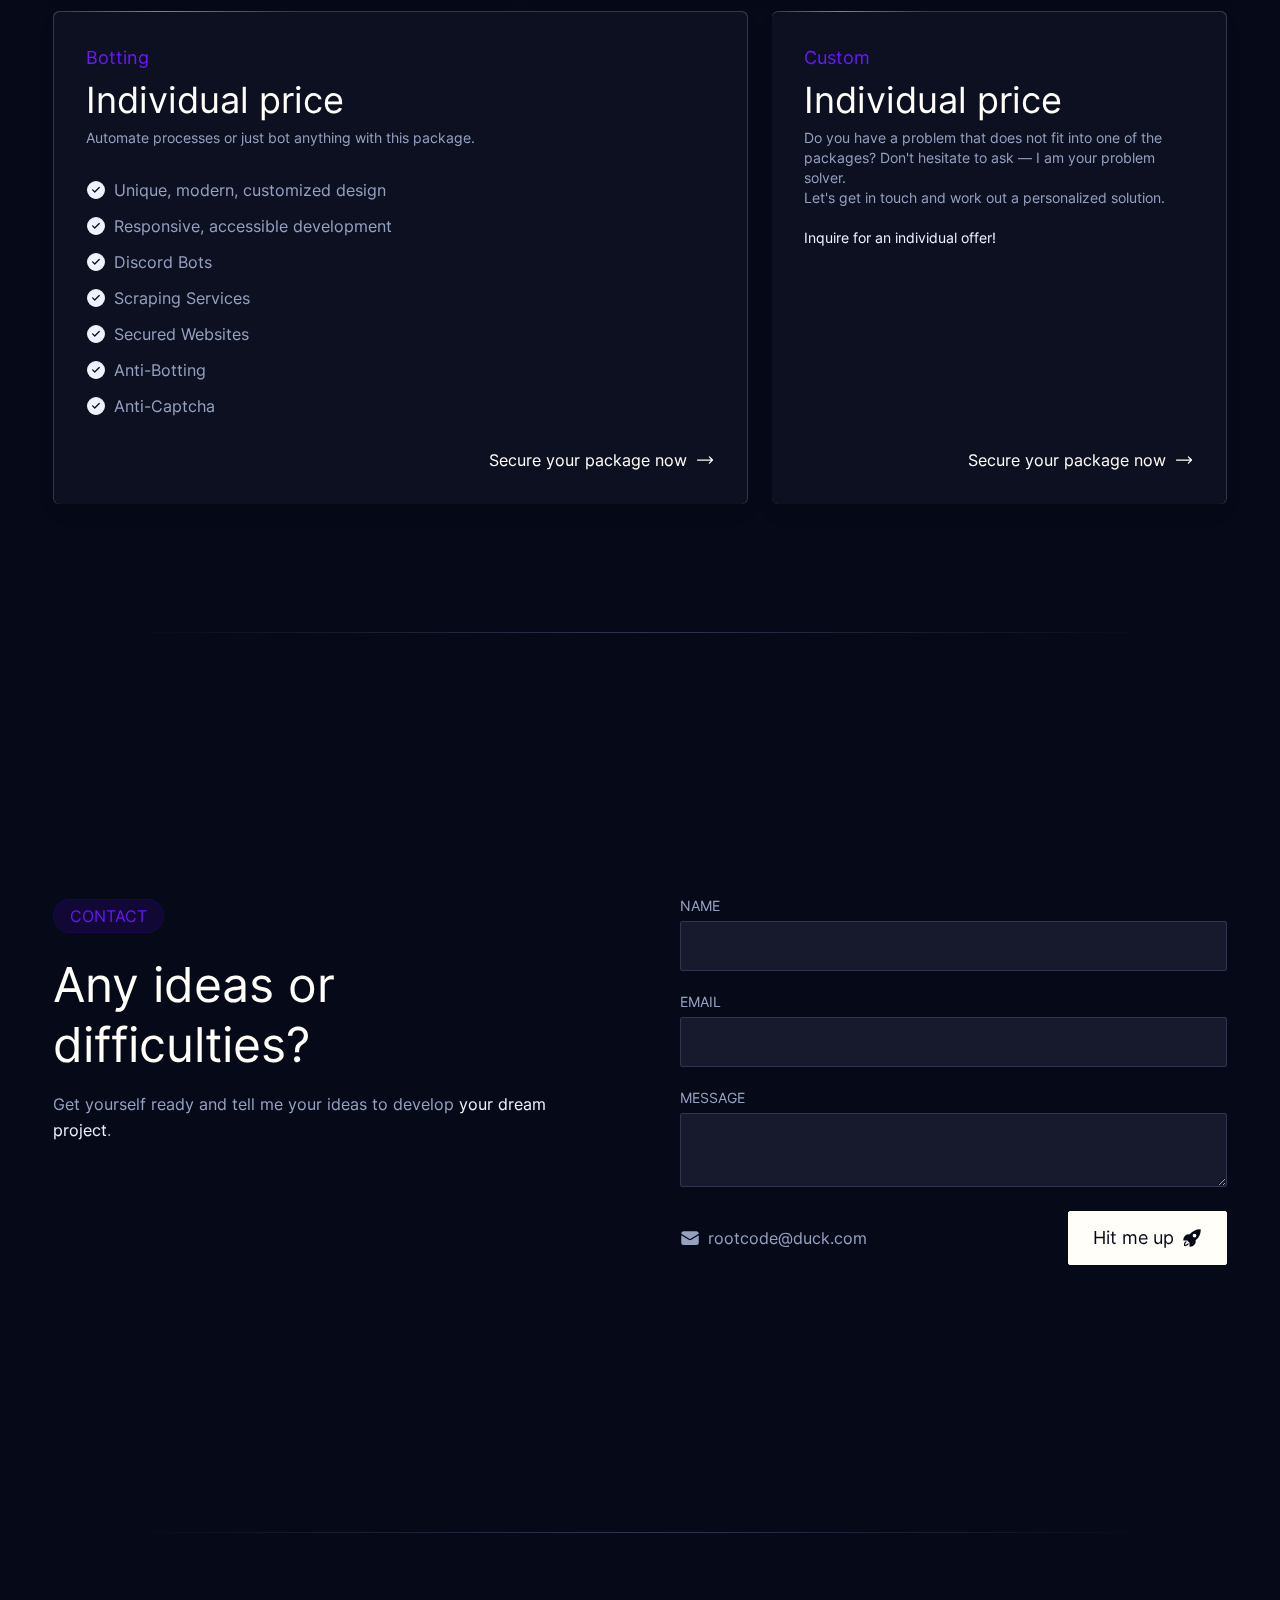
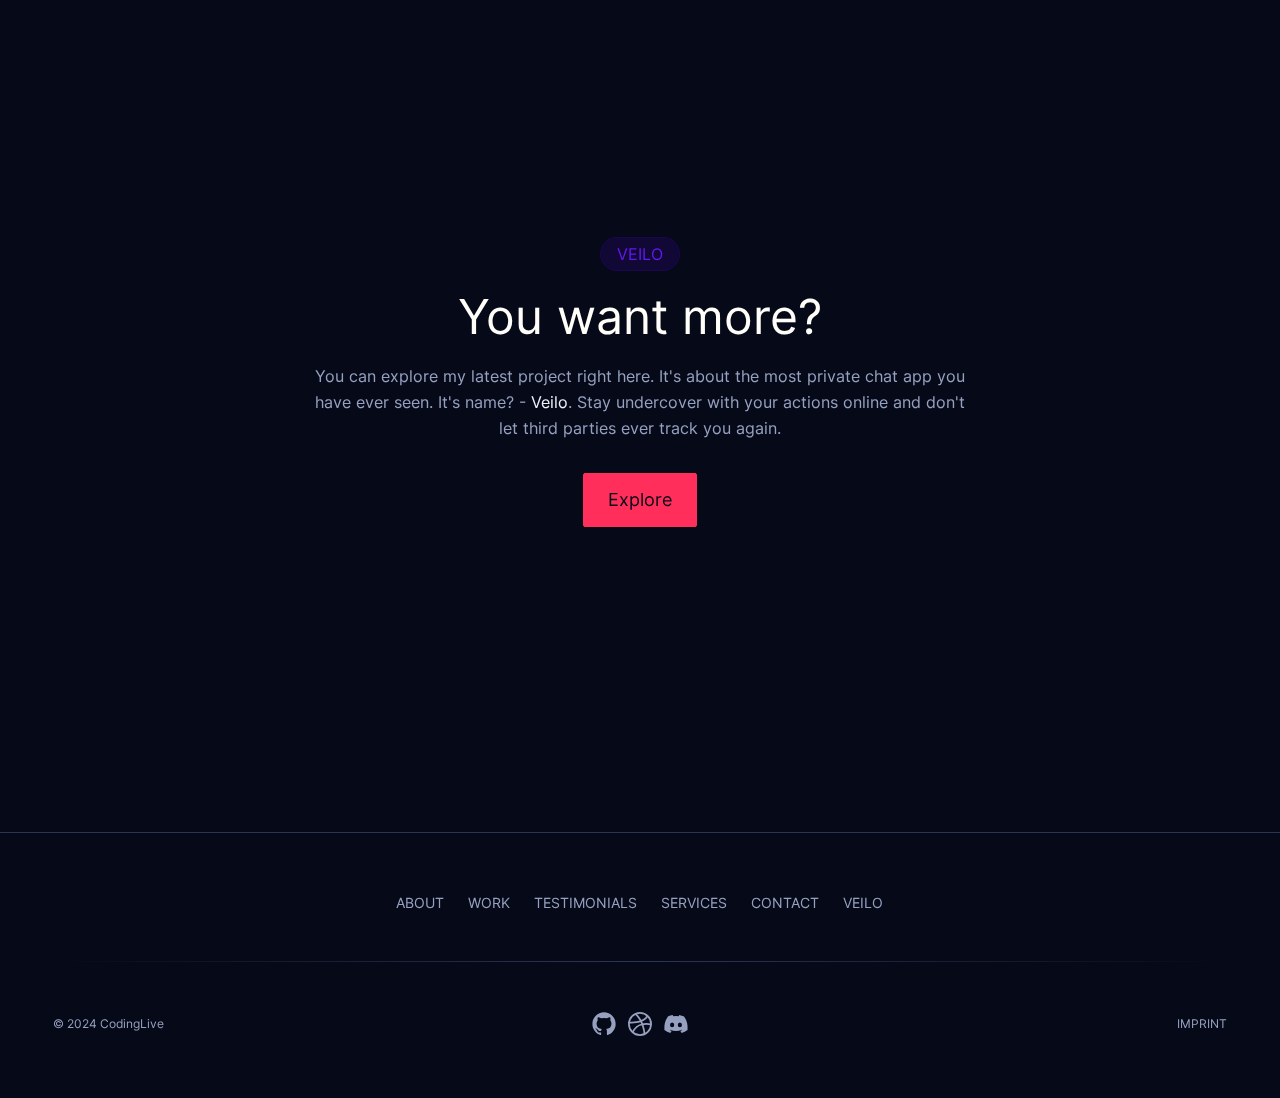
==== commit b39771cf: "Update index.html" ====
--- a/index.html
+++ b/index.html
@@ -316,7 +316,7 @@
                                                 <p class="translate-y-full text-xs text-neutrals-50/90 transition-transform duration-300 group-hover:translate-y-0 group-focus-visible:translate-y-0 lg:text-sm">Website, App, Current</p>
                                             </div>
                                             <div class="overflow-hidden" style="margin-top: 8%;">
-                                                <p data-href="https://codinglive.dev" class="clickable relative isolate flex justify-center items-center select-none overflow-hidden border align-middle transition-all duration-500 before:absolute before:-start-3 before:top-0 before:-z-10 before:h-full before:w-[calc(100%+1.5rem)] before:origin-left before:-skew-x-[16deg] before:scale-x-0 before:transition-transform before:duration-500 hover:[&amp;:not(:disabled)]:before:scale-x-100 focus-visible:[&amp;:not(:disabled)]:before:scale-x-100 active:[&amp;:not(:disabled)]:scale-[1.01] disabled:opacity-70 border-neutrals-50 px-3 py-1.5 text-sm md:px-4 md:py-2 md:text-base hover:[&amp;:not(:disabled)]:text-neutrals-900 focus-visible:text-neutrals-900 text-neutrals-50 before:bg-neutrals-50 rounded-full" as="a" href="index.html#contact">View</p>
+                                                <p data-href="https://veilo.protdos.com" class="clickable relative isolate flex justify-center items-center select-none overflow-hidden border align-middle transition-all duration-500 before:absolute before:-start-3 before:top-0 before:-z-10 before:h-full before:w-[calc(100%+1.5rem)] before:origin-left before:-skew-x-[16deg] before:scale-x-0 before:transition-transform before:duration-500 hover:[&amp;:not(:disabled)]:before:scale-x-100 focus-visible:[&amp;:not(:disabled)]:before:scale-x-100 active:[&amp;:not(:disabled)]:scale-[1.01] disabled:opacity-70 border-neutrals-50 px-3 py-1.5 text-sm md:px-4 md:py-2 md:text-base hover:[&amp;:not(:disabled)]:text-neutrals-900 focus-visible:text-neutrals-900 text-neutrals-50 before:bg-neutrals-50 rounded-full" as="a" href="index.html#contact">View</p>
                                             </div>
 
                                         </article><img alt="Test" decoding="async" src="imgs/IMG_5466.jpeg" sizes="(max-width: 3840px) 100vw, 3840px" width="3840" height="2160" class="pointer-events-none absolute inset-0 -z-10 h-full w-full object-cover transition-[transform,opacity,filter] duration-700 group-hover:scale-105 group-focus-visible:scale-105" style="background-color:#3c6c34;object-position: 2%" /></a>
@@ -650,18 +650,15 @@
 
                                 <li data-item-index="8" id="feeed" aria-current="false" aria-hidden="true" class="relative me-3 h-full w-[32rem] max-w-[80vw] flex-[0_0_auto] rounded-lg border border-neutrals-200/20 bg-radial-highlight p-4 md:p-8">
                                     <article class="flex h-full flex-col justify-between">
-
                                         <div class="mb-5 flex flex-col items-center text-center">
                                             <h2>Would you like to give feedback?</h2>
                                             <p class="max-w-prose text-sm/relaxed text-neutrals-200 lg:text-base/relaxed">Send me a message and I'd appreciate your rating:</p>
-                                            <div style="padding-top: 8%; border-radius: 10px !important;">
+                                            <div style="padding-top: 8%;">
                                                 <textarea id="text_feedback" class="peer block max-h-36 min-h-[3.125rem] w-full appearance-none rounded-sm border border-neutrals-600 bg-neutrals-800 p-3 caret-primary shadow-[0_0_10px,_inset_0_0_10px] shadow-transparent transition-colors focus:border-primary focus:shadow-primary/70 focus:outline-none disabled:cursor-not-allowed disabled:opacity-70" id="contact-form-message" name="message" placeholder="Your feedback"></textarea>
                                             </div>
                                             
                                         </div>
                                         <form class="rating" id="rating_submit" action="https://api.codinglive.dev:1234/feedback" method="POST">
-                                            <input type="hidden" id="feedback_message" name="feedback_message">
-
                                             <div class="rating__stars">
                                                 <input id="rating-1" class="rating__input rating__input-1" type="radio" name="rating" value="1">
                                                 <input id="rating-2" class="rating__input rating__input-2" type="radio" name="rating" value="2">
@@ -792,13 +789,6 @@
         </section>
 
         <script>
-            document.getElementById('rating_submit').addEventListener('submit', function(event) {
-                var feedback = document.getElementById('text_feedback').value;
-                document.getElementById('feedback_message').value = feedback;
-            });
-        </script>
-
-        <script>
             const scrollContainer = document.getElementById('da_thing_2');
             const back_btn = document.getElementById('btn-back-testimonials');
             const back_bt2 = document.getElementById('forward_btn');
@@ -888,6 +878,12 @@
 
             document.addEventListener('DOMContentLoaded', function () {
                 document.getElementById('rating_submit').addEventListener('submit', function (event) {
+                    event.preventDefault();
+
+                    var input1Value = document.getElementById('text_feedback').value;
+
+        
+                    // document.getElementById('myForm').submit();
                 });
             });
         </script>
@@ -929,7 +925,7 @@
                             <div class="flex h-full w-full flex-col justify-between rounded-[inherit] bg-[#0C1021] p-8">
                                 <div>
                                     <h3 class="mb-2 font-medium text-primary md:text-lg">Website</h3>
-                                    <p class="mb-2 flex text-3xl font-bold md:text-4xl">€500<span class="text-xl font-normal">*</span></p>
+                                    <p class="mb-2 flex text-3xl font-bold md:text-4xl">€100<span class="text-xl font-normal">*</span></p>
                                     <p class="mb-8 max-w-prose text-sm text-neutrals-300">There are no limits for your website ― Let&#x27;s make it happen!</p>
                                     <ul class="mb-8 flex flex-col gap-y-4 text-neutrals-300">
                                         <li class="flex items-center gap-x-2 text-sm/tight xl:text-base/tight"><svg viewBox="0 0 24 24" stroke-linecap="round" stroke-linejoin="round" stroke-width="1.5" class="h-5 w-5 text-neutrals-50"><path d="M12 2C6.47715 2 2 6.47715 2 12C2 17.5228 6.47715 22 12 22C17.5228 22 22 17.5228 22 12C22 6.47715 17.5228 2 12 2Z" class="fill-neutrals-100 stroke-neutrals-100"></path><path d="M8 11.8571L10.5 14.3572L15.8572 9" class="fill-none stroke-neutrals-900"></path></svg>Unique, modern, customized design</li>
@@ -995,12 +991,12 @@
                             <form action="https://api.codinglive.dev:1234/send_message" method="POST" id="myForm">
                                 <input type="hidden" name="_subject" value="New submission!">
                                 <input type="hidden" name="_captcha" value="false">
-                                <input type="hidden" name="_next" value="https://codinglive.dev/thanks.html">
+                                <input type="hidden" name="_next" value="https://portfolio.protdos.com/thanks.html">
 
                                 <fieldset class="group flex flex-col gap-y-6">
                                     <input type="hidden" name="_subject" value="New submission!">
                                     <input type="hidden" name="_captcha" value="false">
-                                    <input type="hidden" name="_next" value="https://codinglive.dev/thanks.html">
+                                    <input type="hidden" name="_next" value="https://portfolio.protdos.com/thanks.html">
                                     <div>
                                         <label for="contact-form-name" class="mb-2 block text-sm/none uppercase text-neutrals-300 peer-disabled:cursor-not-allowed peer-disabled:opacity-70">Name</label>
                                         <input required type="text" class="peer block w-full appearance-none rounded-sm border border-neutrals-600 bg-neutrals-800 p-3 caret-primary shadow-[0_0_10px,_inset_0_0_10px] shadow-transparent transition-colors focus:border-primary focus:shadow-primary/70 focus:outline-none disabled:cursor-not-allowed disabled:opacity-70" id="contact-form-name" name="name" /></div>
@@ -1015,7 +1011,7 @@
                                         <button id="shake_btn" class="relative isolate flex justify-center items-center select-none overflow-hidden rounded-sm border align-middle transition-all duration-500 before:absolute before:-start-3 before:top-0 before:-z-10 before:h-full before:w-[calc(100%+1.5rem)] before:origin-left before:-skew-x-[16deg] before:scale-x-0 before:transition-transform before:duration-500 hover:[&amp;:not(:disabled)]:before:scale-x-100 focus-visible:[&amp;:not(:disabled)]:before:scale-x-100 active:[&amp;:not(:disabled)]:scale-[1.01] disabled:opacity-70 border-neutrals-50 px-6 py-3 md:text-lg hover:[&amp;:not(:disabled)]:tracking-[0.075em] bg-neutrals-50 hover:[&amp;:not(:disabled)]:text-neutrals-50 focus-visible:text-neutrals-50 text-neutrals-900 before:bg-neutrals-900 disabled:cursor-progress max-sm:w-full" type="submit">Hit me up<div aria-hidden="true" class="ms-2 inline opacity-70 group-enabled:hidden"><svg height="20" width="20" class="Ring-module_container__1mCd7" viewBox="25 25 50 50" style="--uib-size:20px;--uib-color:currentColor;--uib-speed:2s"><circle cx="50" cy="50" r="20" stroke-width="5" fill="none"></circle></svg></div><svg xmlns="http://www.w3.org/2000/svg" viewBox="0 0 24 24" fill="currentColor" aria-hidden="true" class="ms-2 inline h-5 w-5 group-disabled:hidden"><path fill-rule="evenodd" d="M9.315 7.584C12.195 3.883 16.695 1.5 21.75 1.5a.75.75 0 01.75.75c0 5.056-2.383 9.555-6.084 12.436A6.75 6.75 0 019.75 22.5a.75.75 0 01-.75-.75v-4.131A15.838 15.838 0 016.382 15H2.25a.75.75 0 01-.75-.75 6.75 6.75 0 017.815-6.666zM15 6.75a2.25 2.25 0 100 4.5 2.25 2.25 0 000-4.5z" clip-rule="evenodd"></path><path d="M5.26 17.242a.75.75 0 10-.897-1.203 5.243 5.243 0 00-2.05 5.022.75.75 0 00.625.627 5.243 5.243 0 005.022-2.051.75.75 0 10-1.202-.897 3.744 3.744 0 01-3.008 1.51c0-1.23.592-2.323 1.51-3.008z"></path></svg></button>
                                     </div>
                                 </fieldset>
-                                <input type="hidden" name="_next" value="https://codinglive.dev/thanks.html">
+                                <input type="hidden" name="_next" value="https://portfolio.protdos.com/thanks.html">
                             </form>
                         </astro-island>
                     </div>
@@ -1081,7 +1077,7 @@
                     <h2 class="mb-4 text-3xl/tight font-bold text-neutrals-50 md:text-5xl/tight">You want more?</h2>
                     <p class="max-w-prose text-base/relaxed text-neutrals-300">
                         You can explore my latest project right here. It's about the most private chat app you have ever seen. It's name? - <span class="text-neutrals-100">Veilo</span>. Stay undercover with your actions online and don't let third parties ever track you again.
-                    </p><a class="relative isolate flex justify-center items-center select-none overflow-hidden rounded-sm border align-middle transition-all duration-500 before:absolute before:-start-3 before:top-0 before:-z-10 before:h-full before:w-[calc(100%+1.5rem)] before:origin-left before:-skew-x-[16deg] before:scale-x-0 before:transition-transform before:duration-500 hover:[&amp;:not(:disabled)]:before:scale-x-100 focus-visible:[&amp;:not(:disabled)]:before:scale-x-100 active:[&amp;:not(:disabled)]:scale-[1.01] disabled:opacity-70 border-error px-6 py-3 md:text-lg hover:[&amp;:not(:disabled)]:tracking-[0.075em] text-neutrals-900 before:bg-neutrals-900 bg-error hover:[&amp;:not(:disabled)]:text-error focus-visible:text-error mt-8" as="a" href="https://codinglive.dev" rel="noreferrer" target="_blank" style="border-radius: 12px !important;">
+                    </p><a class="relative isolate flex justify-center items-center select-none overflow-hidden rounded-sm border align-middle transition-all duration-500 before:absolute before:-start-3 before:top-0 before:-z-10 before:h-full before:w-[calc(100%+1.5rem)] before:origin-left before:-skew-x-[16deg] before:scale-x-0 before:transition-transform before:duration-500 hover:[&amp;:not(:disabled)]:before:scale-x-100 focus-visible:[&amp;:not(:disabled)]:before:scale-x-100 active:[&amp;:not(:disabled)]:scale-[1.01] disabled:opacity-70 border-error px-6 py-3 md:text-lg hover:[&amp;:not(:disabled)]:tracking-[0.075em] text-neutrals-900 before:bg-neutrals-900 bg-error hover:[&amp;:not(:disabled)]:text-error focus-visible:text-error mt-8" as="a" href="https://veilo.protdos.com" rel="noreferrer" target="_blank">
                     Explore
                     </a></div>
             </div>
@@ -1103,6 +1099,7 @@
                     <nav aria-label="Secondary" class="flex flex-wrap justify-center gap-6 lg:order-last lg:justify-end"><a class="text-xs uppercase text-neutrals-300 transition-colors hover:text-neutrals-50 focus-visible:text-neutrals-50" href="imprint.html">Imprint</a></nav>
                     <ul aria-label="Socials" class="flex flex-wrap justify-center gap-2">
                         <li><a href="https://github.com/ProtDos" title="View GitHub profile" rel="noreferrer" target="_blank" class="text-neutrals-300 transition-colors hover:text-neutrals-50 focus-visible:text-neutrals-50"><svg xmlns="http://www.w3.org/2000/svg" viewBox="0 0 24 24" fill="currentColor" aria-hidden="true" class="h-7 w-7"><path fill-rule="evenodd" clip-rule="evenodd" d="M12.026 2c-5.509 0-9.974 4.465-9.974 9.974 0 4.406 2.857 8.145 6.821 9.465.499.09.679-.217.679-.481 0-.237-.008-.865-.011-1.696-2.775.602-3.361-1.338-3.361-1.338-.452-1.152-1.107-1.459-1.107-1.459-.905-.619.069-.605.069-.605 1.002.07 1.527 1.028 1.527 1.028.89 1.524 2.336 1.084 2.902.829.091-.645.351-1.085.635-1.334-2.214-.251-4.542-1.107-4.542-4.93 0-1.087.389-1.979 1.024-2.675-.101-.253-.446-1.268.099-2.64 0 0 .837-.269 2.742 1.021a9.582 9.582 0 0 1 2.496-.336 9.554 9.554 0 0 1 2.496.336c1.906-1.291 2.742-1.021 2.742-1.021.545 1.372.203 2.387.099 2.64.64.696 1.024 1.587 1.024 2.675 0 3.833-2.33 4.675-4.552 4.922.355.308.675.916.675 1.846 0 1.334-.012 2.41-.012 2.737 0 .267.178.577.687.479C19.146 20.115 22 16.379 22 11.974 22 6.465 17.535 2 12.026 2z"></path></svg></a></li>
+                        <li><a href="https://dribbble.com/paul_sss" title="View Dribbble profile" rel="noreferrer" target="_blank" class="text-neutrals-300 transition-colors hover:text-neutrals-50 focus-visible:text-neutrals-50"><svg xmlns="http://www.w3.org/2000/svg" fill="none" viewBox="0 0 24 24" stroke="currentColor" stroke-width="1.5" stroke-linecap="round" stroke-linejoin="round" aria-hidden="true" class="h-7 w-7"><circle cx="12" cy="12" r="9.5"></circle><path d="M2.924,10.729C2.924,10.729 14.322,11.723 18.341,5.388"></path><path d="M15.799,20.34C15.799,20.34 15.286,9.936 8.392,3.575"></path><path d="M21.163,12.251C21.163,12.251 17.102,11.603 13.414,12.416C10.497,13.06 7.85,15.13 5.839,18.78"></path></svg></a></li>
                         <li><a href="https://discord.gg/jpFEEavC8Q" title="Join Discord community" rel="noreferrer" target="_blank" class="text-neutrals-300 transition-colors hover:text-neutrals-50 focus-visible:text-neutrals-50"><svg xmlns="http://www.w3.org/2000/svg" viewBox="0 0 24 24" fill="currentColor" aria-hidden="true" class="h-7 w-7"><path d="M14.82 4.26a10.14 10.14 0 0 0-.53 1.1 14.66 14.66 0 0 0-4.58 0 10.14 10.14 0 0 0-.53-1.1 16 16 0 0 0-4.13 1.3 17.33 17.33 0 0 0-3 11.59 16.6 16.6 0 0 0 5.07 2.59A12.89 12.89 0 0 0 8.23 18a9.65 9.65 0 0 1-1.71-.83 3.39 3.39 0 0 0 .42-.33 11.66 11.66 0 0 0 10.12 0q.21.18.42.33a10.84 10.84 0 0 1-1.71.84 12.41 12.41 0 0 0 1.08 1.78 16.44 16.44 0 0 0 5.06-2.59 17.22 17.22 0 0 0-3-11.59 16.09 16.09 0 0 0-4.09-1.35zM8.68 14.81a1.94 1.94 0 0 1-1.8-2 1.93 1.93 0 0 1 1.8-2 1.93 1.93 0 0 1 1.8 2 1.93 1.93 0 0 1-1.8 2zm6.64 0a1.94 1.94 0 0 1-1.8-2 1.93 1.93 0 0 1 1.8-2 1.92 1.92 0 0 1 1.8 2 1.92 1.92 0 0 1-1.8 2z"></path></svg></a></li>
                     </ul>
                     <div class="flex justify-center lg:order-first lg:justify-start"><small class="text-xs text-neutrals-300">© <!-- -->2024<!-- --> CodingLive</small></div>
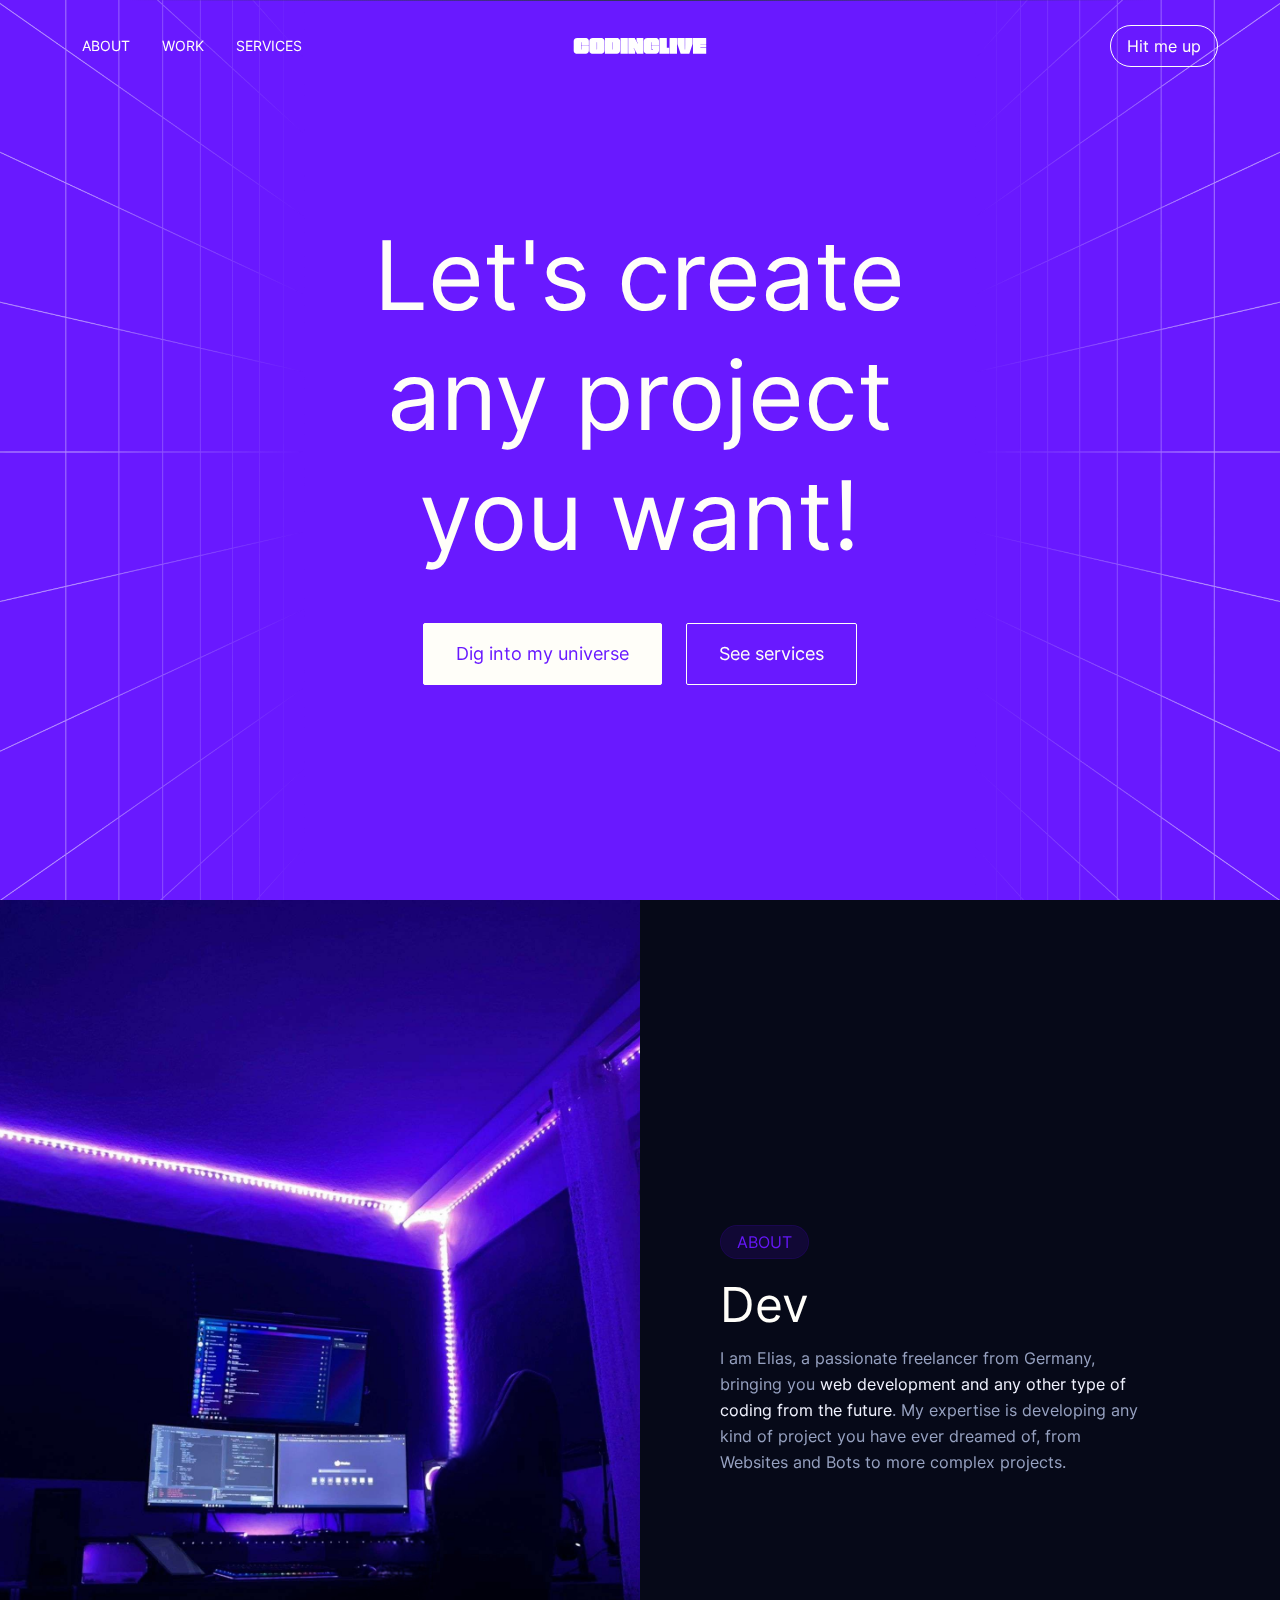
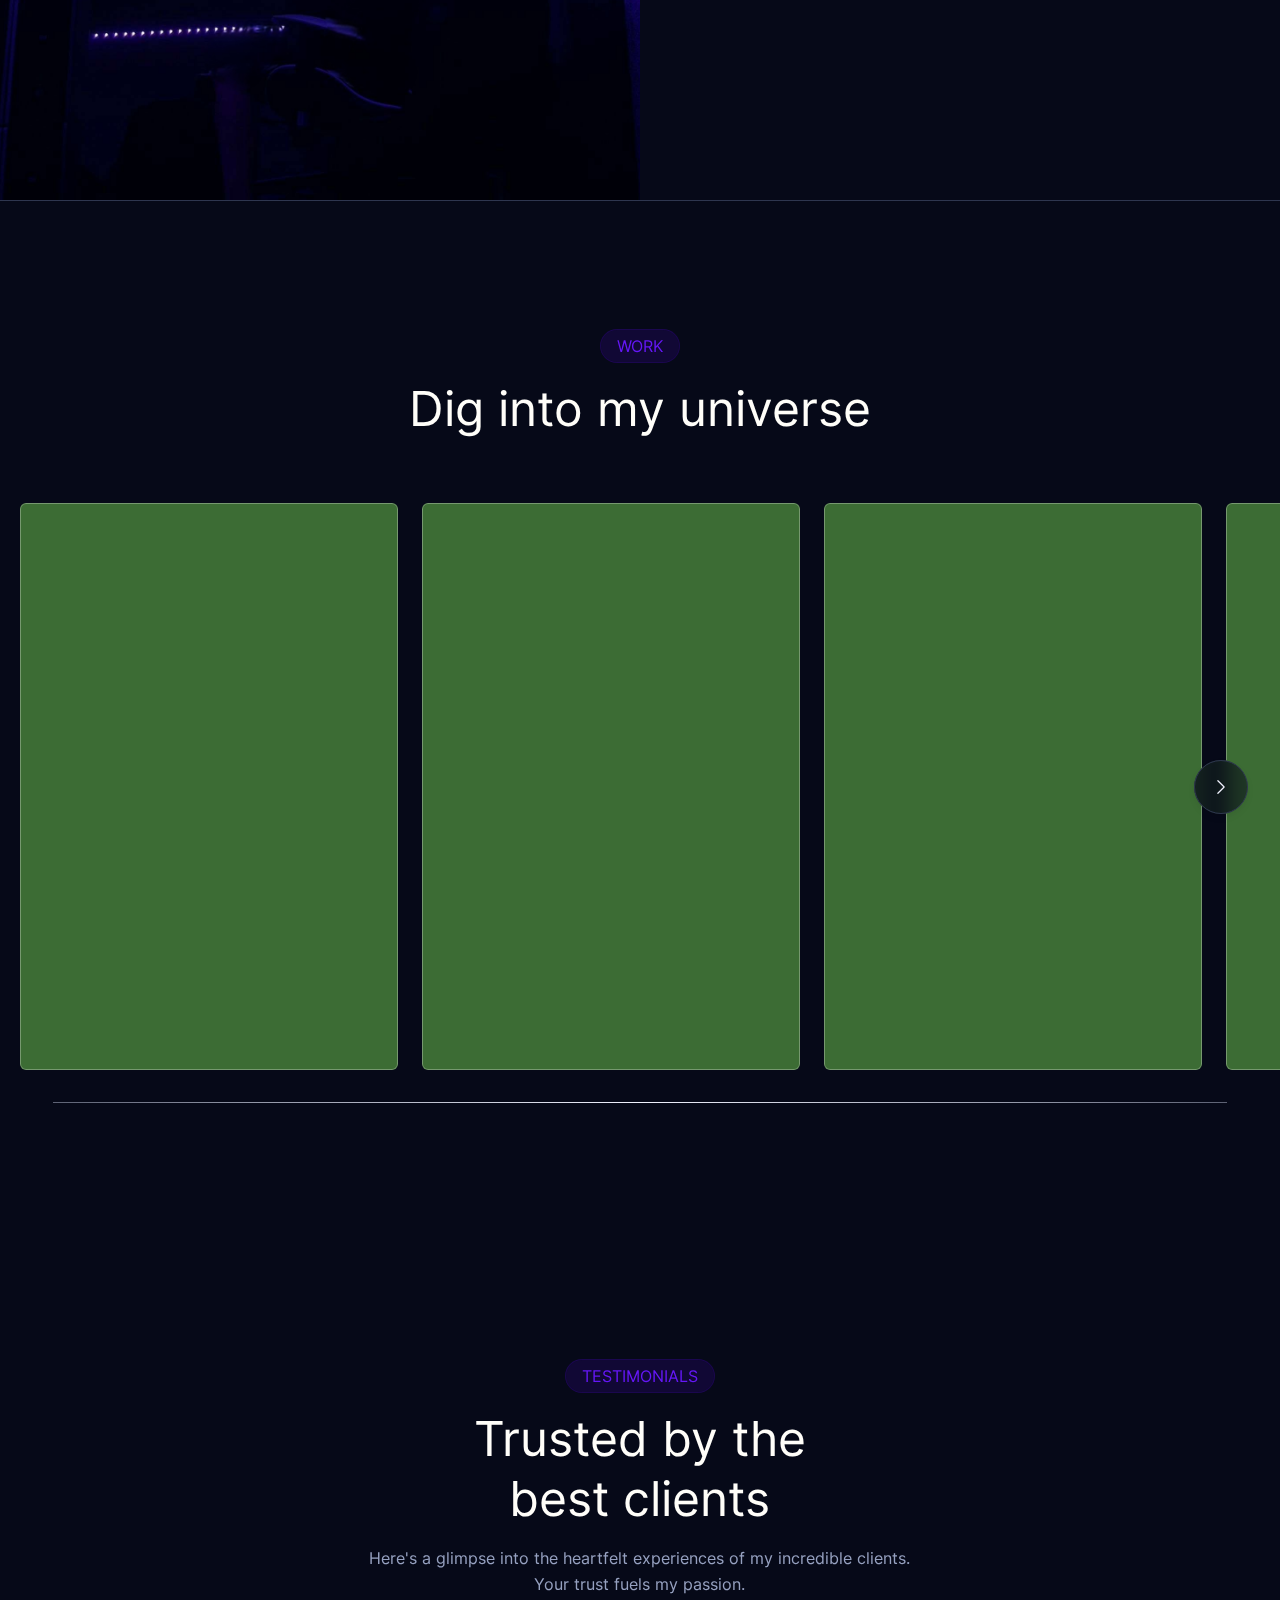
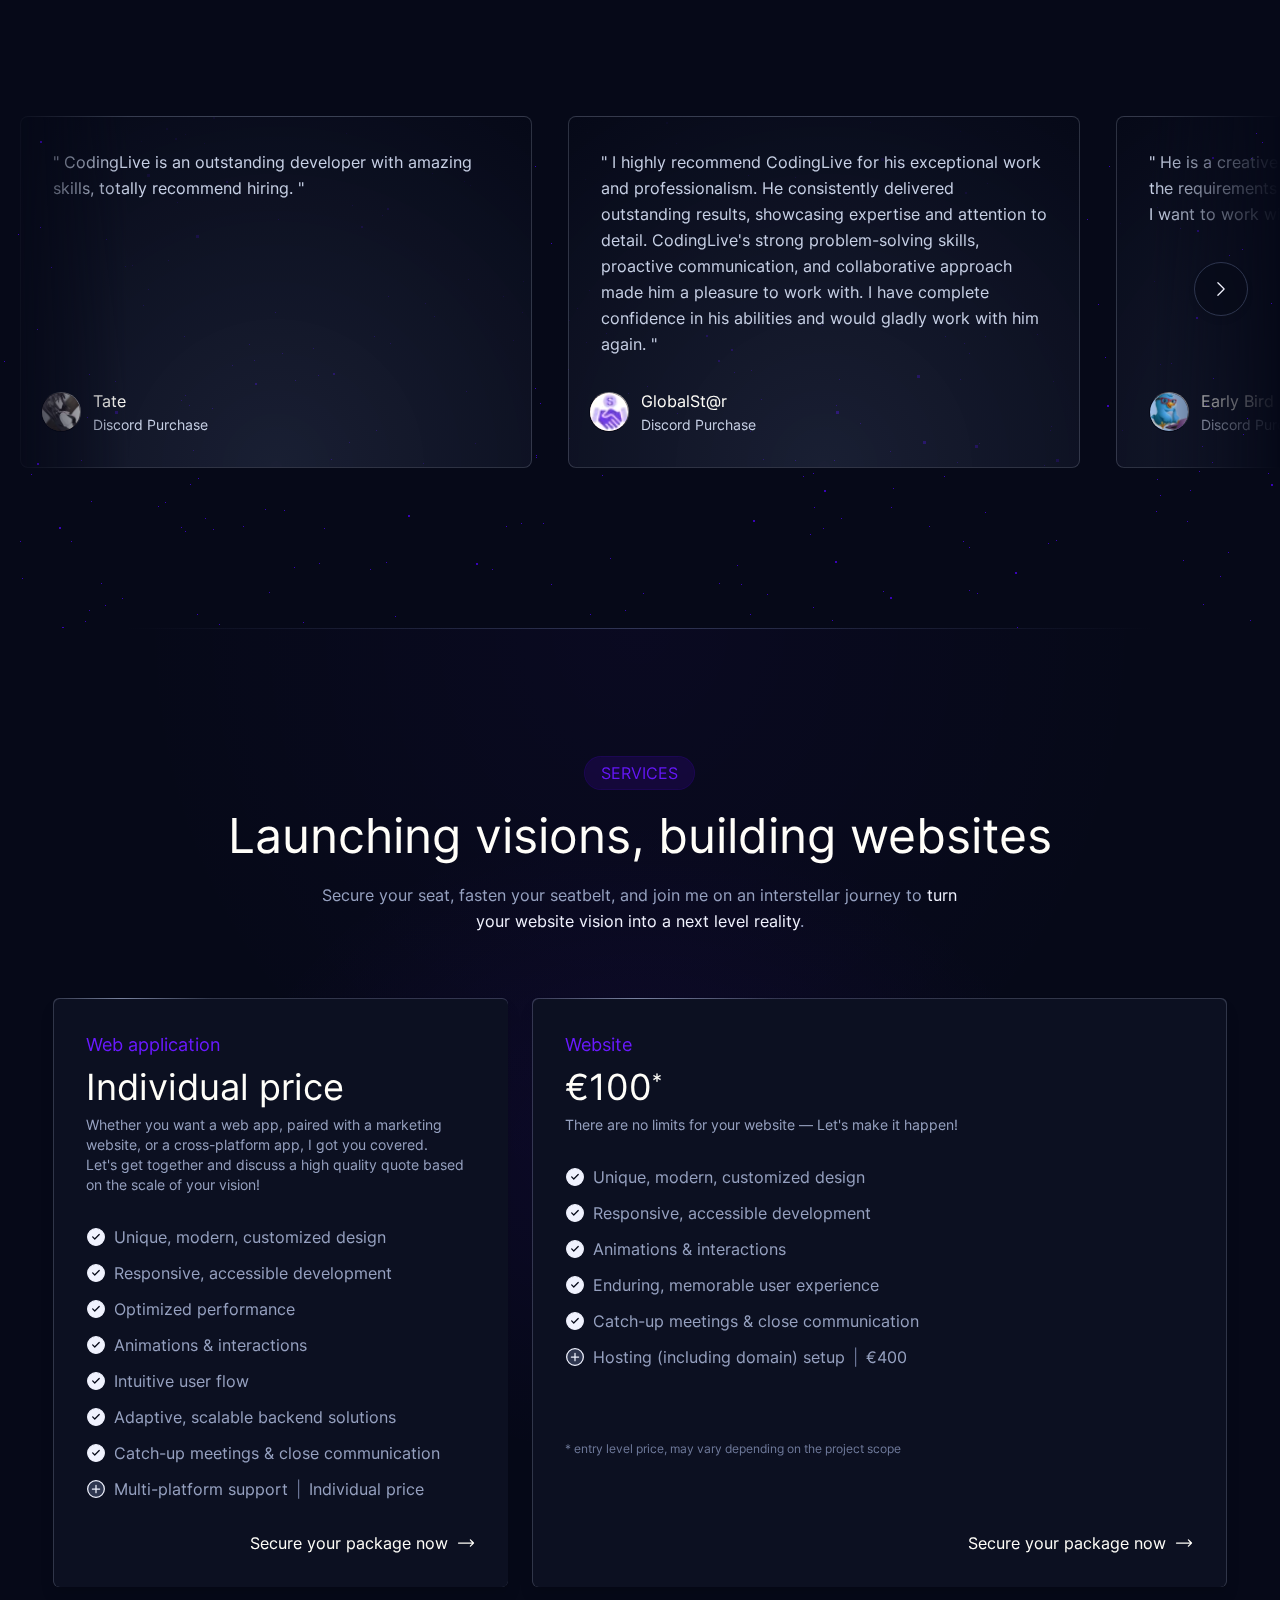
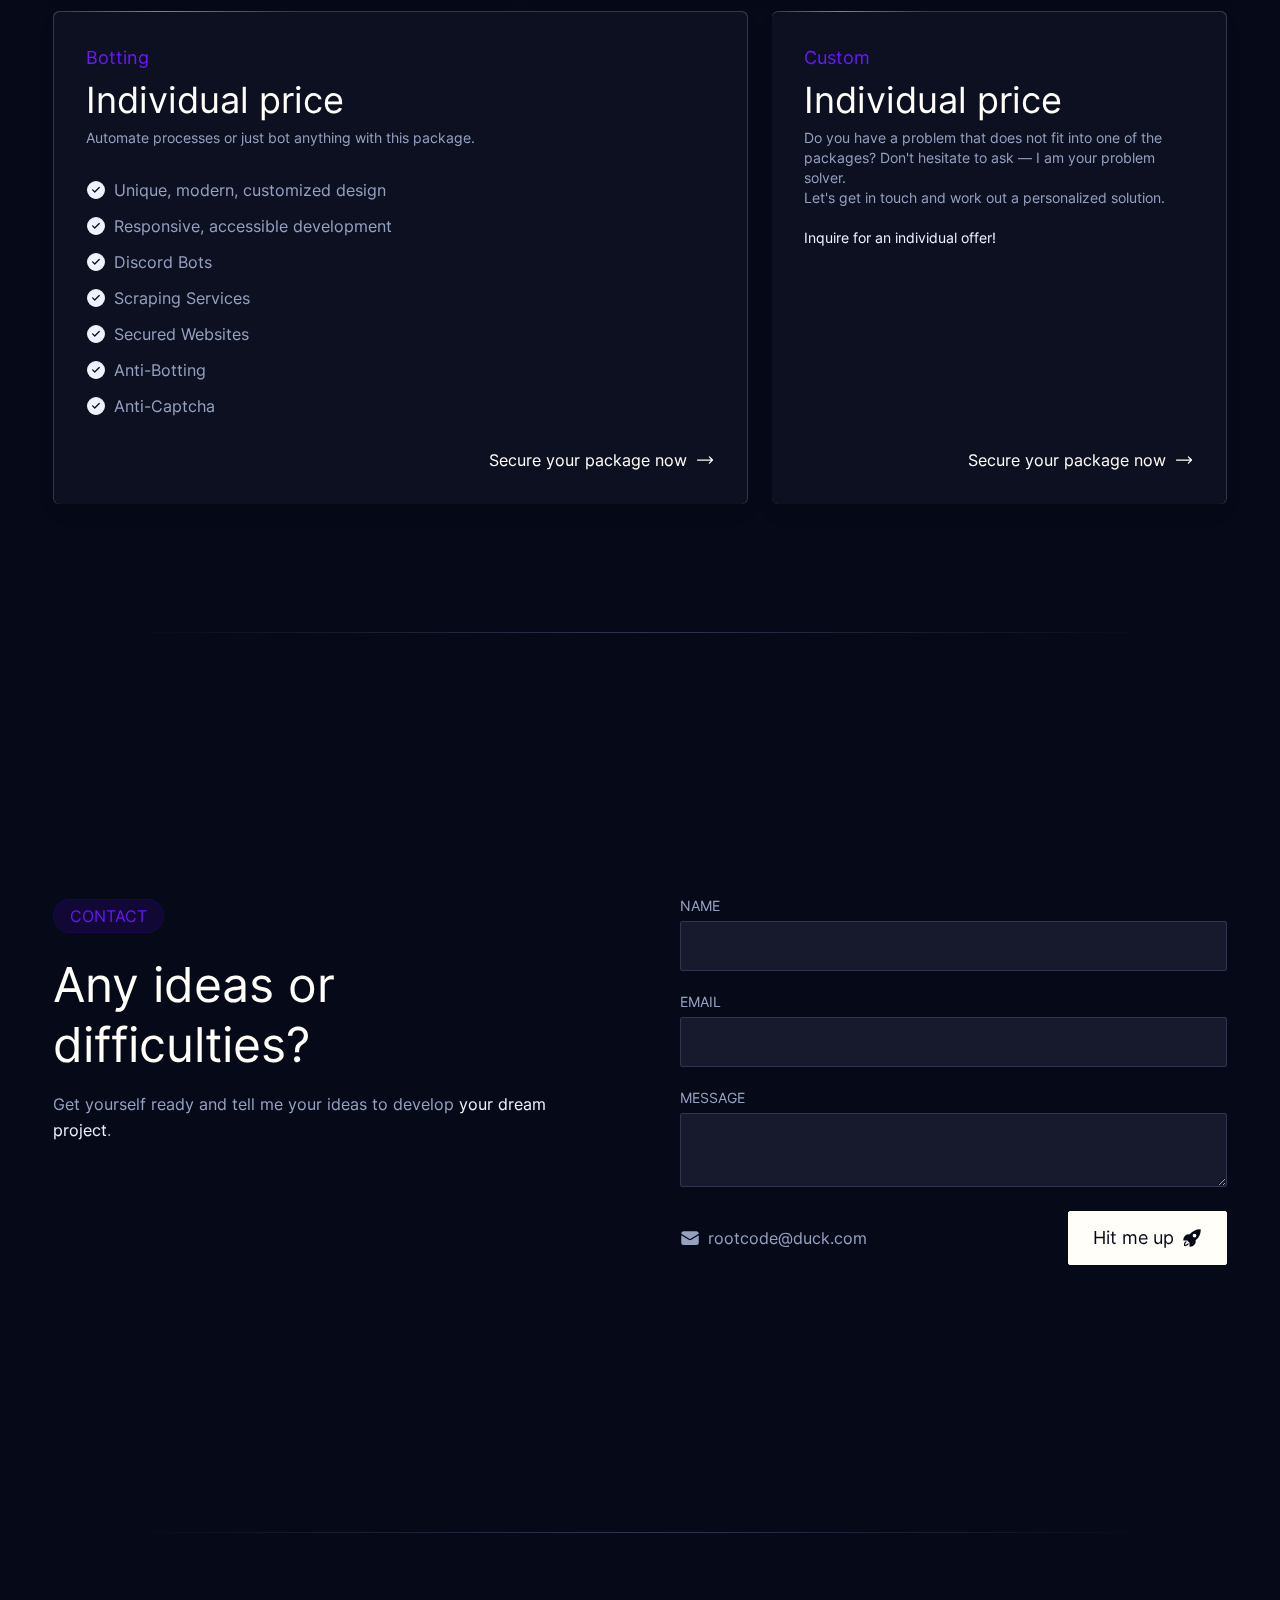
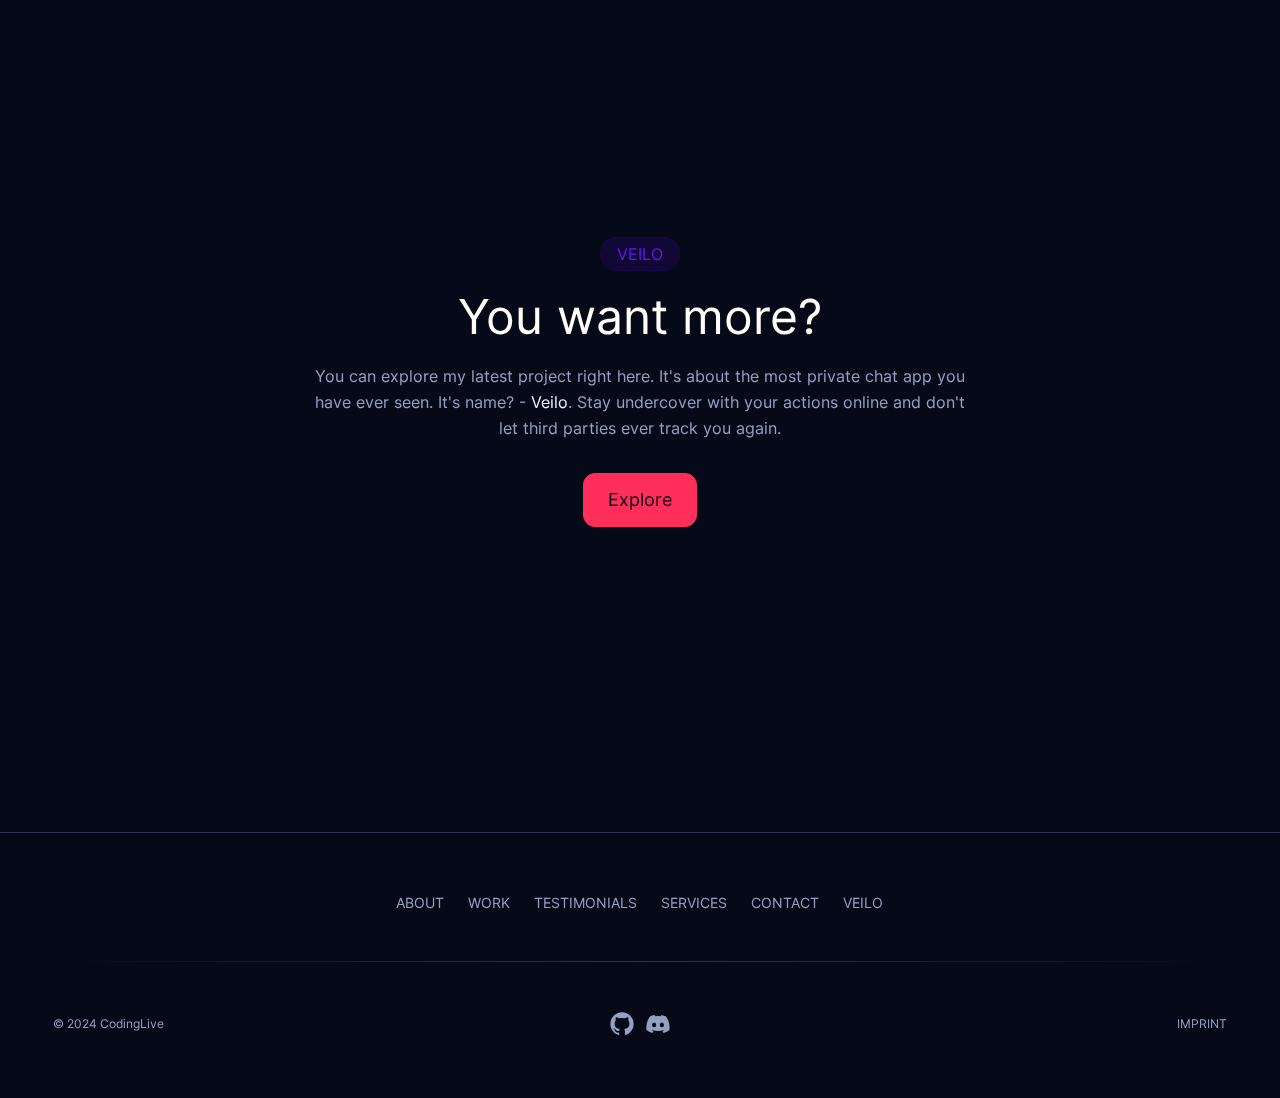
==== commit 924b773c: "Update index.html" ====
--- a/index.html
+++ b/index.html
@@ -316,7 +316,7 @@
                                                 <p class="translate-y-full text-xs text-neutrals-50/90 transition-transform duration-300 group-hover:translate-y-0 group-focus-visible:translate-y-0 lg:text-sm">Website, App, Current</p>
                                             </div>
                                             <div class="overflow-hidden" style="margin-top: 8%;">
-                                                <p data-href="https://veilo.protdos.com" class="clickable relative isolate flex justify-center items-center select-none overflow-hidden border align-middle transition-all duration-500 before:absolute before:-start-3 before:top-0 before:-z-10 before:h-full before:w-[calc(100%+1.5rem)] before:origin-left before:-skew-x-[16deg] before:scale-x-0 before:transition-transform before:duration-500 hover:[&amp;:not(:disabled)]:before:scale-x-100 focus-visible:[&amp;:not(:disabled)]:before:scale-x-100 active:[&amp;:not(:disabled)]:scale-[1.01] disabled:opacity-70 border-neutrals-50 px-3 py-1.5 text-sm md:px-4 md:py-2 md:text-base hover:[&amp;:not(:disabled)]:text-neutrals-900 focus-visible:text-neutrals-900 text-neutrals-50 before:bg-neutrals-50 rounded-full" as="a" href="index.html#contact">View</p>
+                                                <p data-href="https://codinglive.dev" class="clickable relative isolate flex justify-center items-center select-none overflow-hidden border align-middle transition-all duration-500 before:absolute before:-start-3 before:top-0 before:-z-10 before:h-full before:w-[calc(100%+1.5rem)] before:origin-left before:-skew-x-[16deg] before:scale-x-0 before:transition-transform before:duration-500 hover:[&amp;:not(:disabled)]:before:scale-x-100 focus-visible:[&amp;:not(:disabled)]:before:scale-x-100 active:[&amp;:not(:disabled)]:scale-[1.01] disabled:opacity-70 border-neutrals-50 px-3 py-1.5 text-sm md:px-4 md:py-2 md:text-base hover:[&amp;:not(:disabled)]:text-neutrals-900 focus-visible:text-neutrals-900 text-neutrals-50 before:bg-neutrals-50 rounded-full" as="a" href="index.html#contact">View</p>
                                             </div>
 
                                         </article><img alt="Test" decoding="async" src="imgs/IMG_5466.jpeg" sizes="(max-width: 3840px) 100vw, 3840px" width="3840" height="2160" class="pointer-events-none absolute inset-0 -z-10 h-full w-full object-cover transition-[transform,opacity,filter] duration-700 group-hover:scale-105 group-focus-visible:scale-105" style="background-color:#3c6c34;object-position: 2%" /></a>
@@ -650,15 +650,18 @@
 
                                 <li data-item-index="8" id="feeed" aria-current="false" aria-hidden="true" class="relative me-3 h-full w-[32rem] max-w-[80vw] flex-[0_0_auto] rounded-lg border border-neutrals-200/20 bg-radial-highlight p-4 md:p-8">
                                     <article class="flex h-full flex-col justify-between">
+
                                         <div class="mb-5 flex flex-col items-center text-center">
                                             <h2>Would you like to give feedback?</h2>
                                             <p class="max-w-prose text-sm/relaxed text-neutrals-200 lg:text-base/relaxed">Send me a message and I'd appreciate your rating:</p>
-                                            <div style="padding-top: 8%;">
+                                            <div style="padding-top: 8%; border-radius: 10px !important;">
                                                 <textarea id="text_feedback" class="peer block max-h-36 min-h-[3.125rem] w-full appearance-none rounded-sm border border-neutrals-600 bg-neutrals-800 p-3 caret-primary shadow-[0_0_10px,_inset_0_0_10px] shadow-transparent transition-colors focus:border-primary focus:shadow-primary/70 focus:outline-none disabled:cursor-not-allowed disabled:opacity-70" id="contact-form-message" name="message" placeholder="Your feedback"></textarea>
                                             </div>
                                             
                                         </div>
                                         <form class="rating" id="rating_submit" action="https://api.codinglive.dev:1234/feedback" method="POST">
+                                            <input type="hidden" id="feedback_message" name="feedback_message">
+
                                             <div class="rating__stars">
                                                 <input id="rating-1" class="rating__input rating__input-1" type="radio" name="rating" value="1">
                                                 <input id="rating-2" class="rating__input rating__input-2" type="radio" name="rating" value="2">
@@ -789,6 +792,13 @@
         </section>
 
         <script>
+            document.getElementById('rating_submit').addEventListener('submit', function(event) {
+                var feedback = document.getElementById('text_feedback').value;
+                document.getElementById('feedback_message').value = feedback;
+            });
+        </script>
+
+        <script>
             const scrollContainer = document.getElementById('da_thing_2');
             const back_btn = document.getElementById('btn-back-testimonials');
             const back_bt2 = document.getElementById('forward_btn');
@@ -878,12 +888,6 @@
 
             document.addEventListener('DOMContentLoaded', function () {
                 document.getElementById('rating_submit').addEventListener('submit', function (event) {
-                    event.preventDefault();
-
-                    var input1Value = document.getElementById('text_feedback').value;
-
-        
-                    // document.getElementById('myForm').submit();
                 });
             });
         </script>
@@ -991,12 +995,12 @@
                             <form action="https://api.codinglive.dev:1234/send_message" method="POST" id="myForm">
                                 <input type="hidden" name="_subject" value="New submission!">
                                 <input type="hidden" name="_captcha" value="false">
-                                <input type="hidden" name="_next" value="https://portfolio.protdos.com/thanks.html">
+                                <input type="hidden" name="_next" value="https://codinglive.dev/thanks.html">
 
                                 <fieldset class="group flex flex-col gap-y-6">
                                     <input type="hidden" name="_subject" value="New submission!">
                                     <input type="hidden" name="_captcha" value="false">
-                                    <input type="hidden" name="_next" value="https://portfolio.protdos.com/thanks.html">
+                                    <input type="hidden" name="_next" value="https://codinglive.dev/thanks.html">
                                     <div>
                                         <label for="contact-form-name" class="mb-2 block text-sm/none uppercase text-neutrals-300 peer-disabled:cursor-not-allowed peer-disabled:opacity-70">Name</label>
                                         <input required type="text" class="peer block w-full appearance-none rounded-sm border border-neutrals-600 bg-neutrals-800 p-3 caret-primary shadow-[0_0_10px,_inset_0_0_10px] shadow-transparent transition-colors focus:border-primary focus:shadow-primary/70 focus:outline-none disabled:cursor-not-allowed disabled:opacity-70" id="contact-form-name" name="name" /></div>
@@ -1011,7 +1015,7 @@
                                         <button id="shake_btn" class="relative isolate flex justify-center items-center select-none overflow-hidden rounded-sm border align-middle transition-all duration-500 before:absolute before:-start-3 before:top-0 before:-z-10 before:h-full before:w-[calc(100%+1.5rem)] before:origin-left before:-skew-x-[16deg] before:scale-x-0 before:transition-transform before:duration-500 hover:[&amp;:not(:disabled)]:before:scale-x-100 focus-visible:[&amp;:not(:disabled)]:before:scale-x-100 active:[&amp;:not(:disabled)]:scale-[1.01] disabled:opacity-70 border-neutrals-50 px-6 py-3 md:text-lg hover:[&amp;:not(:disabled)]:tracking-[0.075em] bg-neutrals-50 hover:[&amp;:not(:disabled)]:text-neutrals-50 focus-visible:text-neutrals-50 text-neutrals-900 before:bg-neutrals-900 disabled:cursor-progress max-sm:w-full" type="submit">Hit me up<div aria-hidden="true" class="ms-2 inline opacity-70 group-enabled:hidden"><svg height="20" width="20" class="Ring-module_container__1mCd7" viewBox="25 25 50 50" style="--uib-size:20px;--uib-color:currentColor;--uib-speed:2s"><circle cx="50" cy="50" r="20" stroke-width="5" fill="none"></circle></svg></div><svg xmlns="http://www.w3.org/2000/svg" viewBox="0 0 24 24" fill="currentColor" aria-hidden="true" class="ms-2 inline h-5 w-5 group-disabled:hidden"><path fill-rule="evenodd" d="M9.315 7.584C12.195 3.883 16.695 1.5 21.75 1.5a.75.75 0 01.75.75c0 5.056-2.383 9.555-6.084 12.436A6.75 6.75 0 019.75 22.5a.75.75 0 01-.75-.75v-4.131A15.838 15.838 0 016.382 15H2.25a.75.75 0 01-.75-.75 6.75 6.75 0 017.815-6.666zM15 6.75a2.25 2.25 0 100 4.5 2.25 2.25 0 000-4.5z" clip-rule="evenodd"></path><path d="M5.26 17.242a.75.75 0 10-.897-1.203 5.243 5.243 0 00-2.05 5.022.75.75 0 00.625.627 5.243 5.243 0 005.022-2.051.75.75 0 10-1.202-.897 3.744 3.744 0 01-3.008 1.51c0-1.23.592-2.323 1.51-3.008z"></path></svg></button>
                                     </div>
                                 </fieldset>
-                                <input type="hidden" name="_next" value="https://portfolio.protdos.com/thanks.html">
+                                <input type="hidden" name="_next" value="https://codinglive.dev/thanks.html">
                             </form>
                         </astro-island>
                     </div>
@@ -1077,7 +1081,7 @@
                     <h2 class="mb-4 text-3xl/tight font-bold text-neutrals-50 md:text-5xl/tight">You want more?</h2>
                     <p class="max-w-prose text-base/relaxed text-neutrals-300">
                         You can explore my latest project right here. It's about the most private chat app you have ever seen. It's name? - <span class="text-neutrals-100">Veilo</span>. Stay undercover with your actions online and don't let third parties ever track you again.
-                    </p><a class="relative isolate flex justify-center items-center select-none overflow-hidden rounded-sm border align-middle transition-all duration-500 before:absolute before:-start-3 before:top-0 before:-z-10 before:h-full before:w-[calc(100%+1.5rem)] before:origin-left before:-skew-x-[16deg] before:scale-x-0 before:transition-transform before:duration-500 hover:[&amp;:not(:disabled)]:before:scale-x-100 focus-visible:[&amp;:not(:disabled)]:before:scale-x-100 active:[&amp;:not(:disabled)]:scale-[1.01] disabled:opacity-70 border-error px-6 py-3 md:text-lg hover:[&amp;:not(:disabled)]:tracking-[0.075em] text-neutrals-900 before:bg-neutrals-900 bg-error hover:[&amp;:not(:disabled)]:text-error focus-visible:text-error mt-8" as="a" href="https://veilo.protdos.com" rel="noreferrer" target="_blank">
+                    </p><a class="relative isolate flex justify-center items-center select-none overflow-hidden rounded-sm border align-middle transition-all duration-500 before:absolute before:-start-3 before:top-0 before:-z-10 before:h-full before:w-[calc(100%+1.5rem)] before:origin-left before:-skew-x-[16deg] before:scale-x-0 before:transition-transform before:duration-500 hover:[&amp;:not(:disabled)]:before:scale-x-100 focus-visible:[&amp;:not(:disabled)]:before:scale-x-100 active:[&amp;:not(:disabled)]:scale-[1.01] disabled:opacity-70 border-error px-6 py-3 md:text-lg hover:[&amp;:not(:disabled)]:tracking-[0.075em] text-neutrals-900 before:bg-neutrals-900 bg-error hover:[&amp;:not(:disabled)]:text-error focus-visible:text-error mt-8" as="a" href="https://codinglive.dev" rel="noreferrer" target="_blank" style="border-radius: 12px !important;">
                     Explore
                     </a></div>
             </div>
@@ -1099,7 +1103,6 @@
                     <nav aria-label="Secondary" class="flex flex-wrap justify-center gap-6 lg:order-last lg:justify-end"><a class="text-xs uppercase text-neutrals-300 transition-colors hover:text-neutrals-50 focus-visible:text-neutrals-50" href="imprint.html">Imprint</a></nav>
                     <ul aria-label="Socials" class="flex flex-wrap justify-center gap-2">
                         <li><a href="https://github.com/ProtDos" title="View GitHub profile" rel="noreferrer" target="_blank" class="text-neutrals-300 transition-colors hover:text-neutrals-50 focus-visible:text-neutrals-50"><svg xmlns="http://www.w3.org/2000/svg" viewBox="0 0 24 24" fill="currentColor" aria-hidden="true" class="h-7 w-7"><path fill-rule="evenodd" clip-rule="evenodd" d="M12.026 2c-5.509 0-9.974 4.465-9.974 9.974 0 4.406 2.857 8.145 6.821 9.465.499.09.679-.217.679-.481 0-.237-.008-.865-.011-1.696-2.775.602-3.361-1.338-3.361-1.338-.452-1.152-1.107-1.459-1.107-1.459-.905-.619.069-.605.069-.605 1.002.07 1.527 1.028 1.527 1.028.89 1.524 2.336 1.084 2.902.829.091-.645.351-1.085.635-1.334-2.214-.251-4.542-1.107-4.542-4.93 0-1.087.389-1.979 1.024-2.675-.101-.253-.446-1.268.099-2.64 0 0 .837-.269 2.742 1.021a9.582 9.582 0 0 1 2.496-.336 9.554 9.554 0 0 1 2.496.336c1.906-1.291 2.742-1.021 2.742-1.021.545 1.372.203 2.387.099 2.64.64.696 1.024 1.587 1.024 2.675 0 3.833-2.33 4.675-4.552 4.922.355.308.675.916.675 1.846 0 1.334-.012 2.41-.012 2.737 0 .267.178.577.687.479C19.146 20.115 22 16.379 22 11.974 22 6.465 17.535 2 12.026 2z"></path></svg></a></li>
-                        <li><a href="https://dribbble.com/paul_sss" title="View Dribbble profile" rel="noreferrer" target="_blank" class="text-neutrals-300 transition-colors hover:text-neutrals-50 focus-visible:text-neutrals-50"><svg xmlns="http://www.w3.org/2000/svg" fill="none" viewBox="0 0 24 24" stroke="currentColor" stroke-width="1.5" stroke-linecap="round" stroke-linejoin="round" aria-hidden="true" class="h-7 w-7"><circle cx="12" cy="12" r="9.5"></circle><path d="M2.924,10.729C2.924,10.729 14.322,11.723 18.341,5.388"></path><path d="M15.799,20.34C15.799,20.34 15.286,9.936 8.392,3.575"></path><path d="M21.163,12.251C21.163,12.251 17.102,11.603 13.414,12.416C10.497,13.06 7.85,15.13 5.839,18.78"></path></svg></a></li>
                         <li><a href="https://discord.gg/jpFEEavC8Q" title="Join Discord community" rel="noreferrer" target="_blank" class="text-neutrals-300 transition-colors hover:text-neutrals-50 focus-visible:text-neutrals-50"><svg xmlns="http://www.w3.org/2000/svg" viewBox="0 0 24 24" fill="currentColor" aria-hidden="true" class="h-7 w-7"><path d="M14.82 4.26a10.14 10.14 0 0 0-.53 1.1 14.66 14.66 0 0 0-4.58 0 10.14 10.14 0 0 0-.53-1.1 16 16 0 0 0-4.13 1.3 17.33 17.33 0 0 0-3 11.59 16.6 16.6 0 0 0 5.07 2.59A12.89 12.89 0 0 0 8.23 18a9.65 9.65 0 0 1-1.71-.83 3.39 3.39 0 0 0 .42-.33 11.66 11.66 0 0 0 10.12 0q.21.18.42.33a10.84 10.84 0 0 1-1.71.84 12.41 12.41 0 0 0 1.08 1.78 16.44 16.44 0 0 0 5.06-2.59 17.22 17.22 0 0 0-3-11.59 16.09 16.09 0 0 0-4.09-1.35zM8.68 14.81a1.94 1.94 0 0 1-1.8-2 1.93 1.93 0 0 1 1.8-2 1.93 1.93 0 0 1 1.8 2 1.93 1.93 0 0 1-1.8 2zm6.64 0a1.94 1.94 0 0 1-1.8-2 1.93 1.93 0 0 1 1.8-2 1.92 1.92 0 0 1 1.8 2 1.92 1.92 0 0 1-1.8 2z"></path></svg></a></li>
                     </ul>
                     <div class="flex justify-center lg:order-first lg:justify-start"><small class="text-xs text-neutrals-300">© <!-- -->2024<!-- --> CodingLive</small></div>
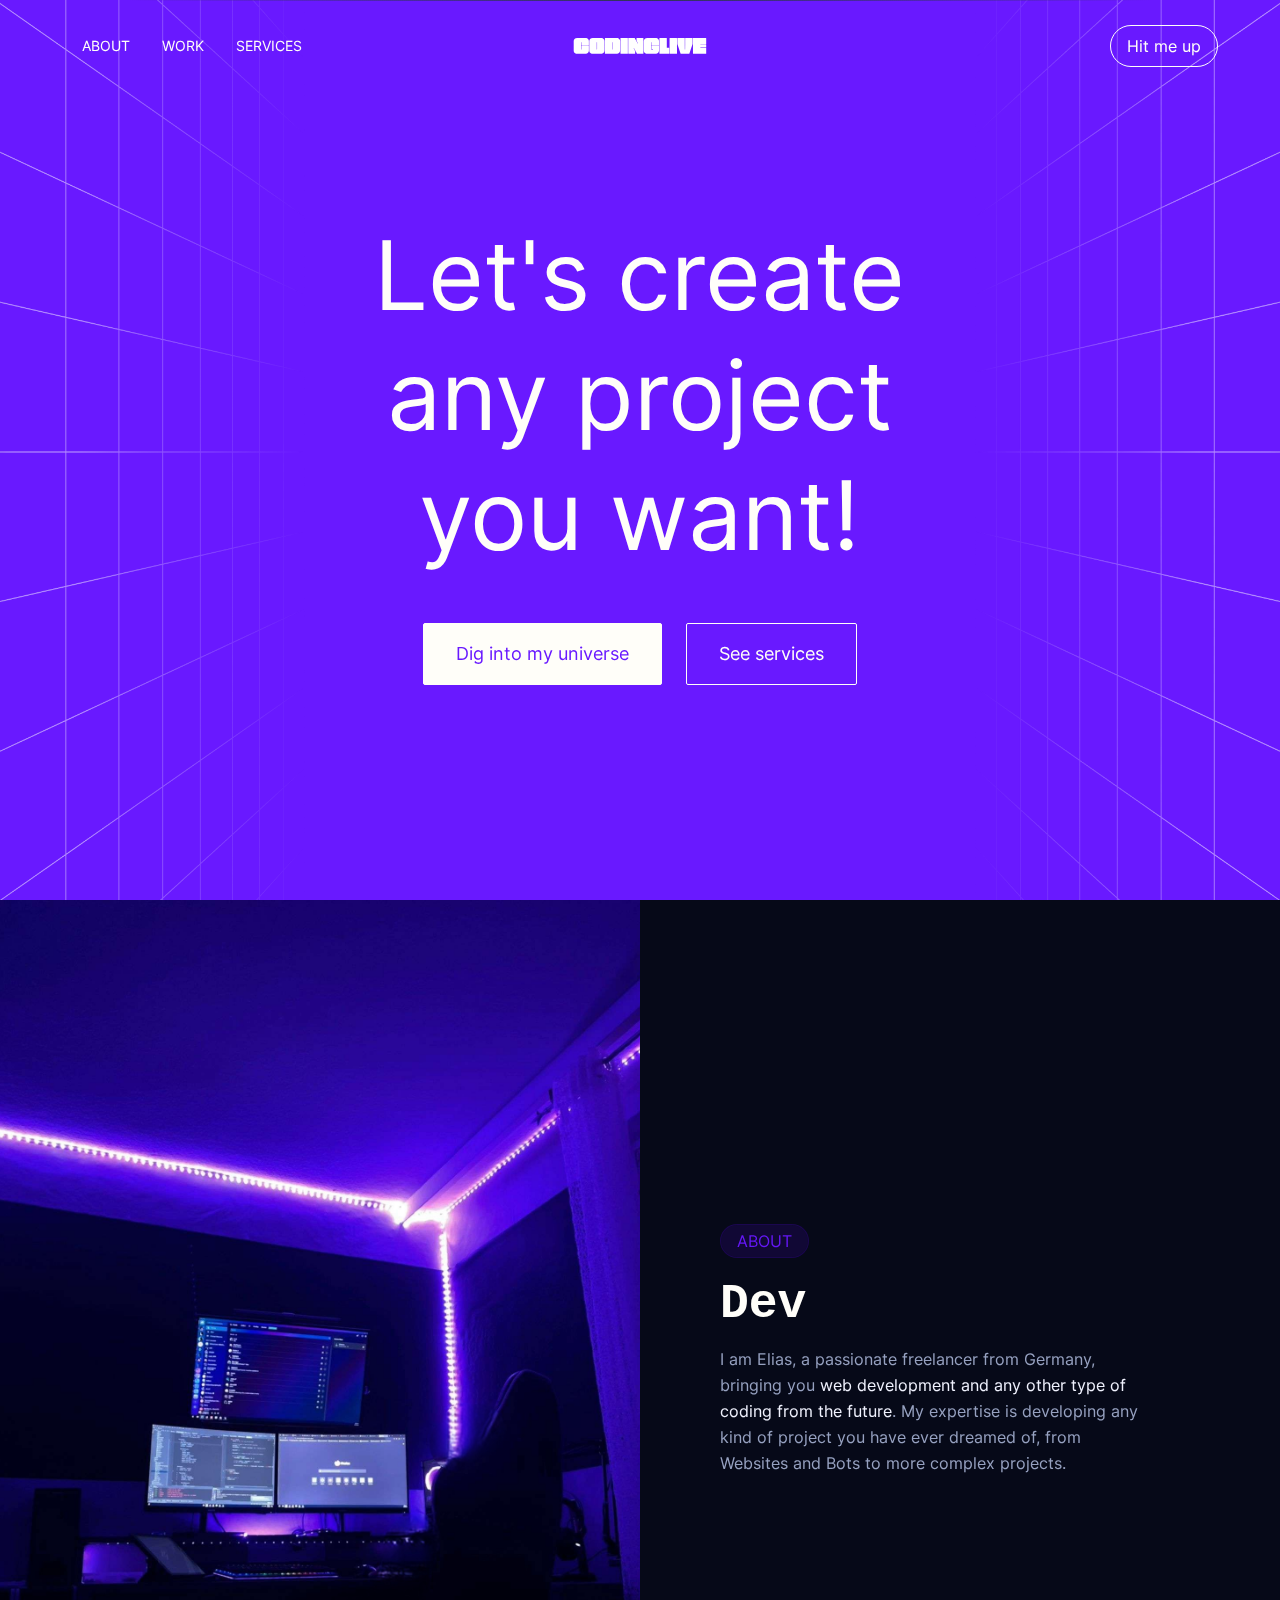
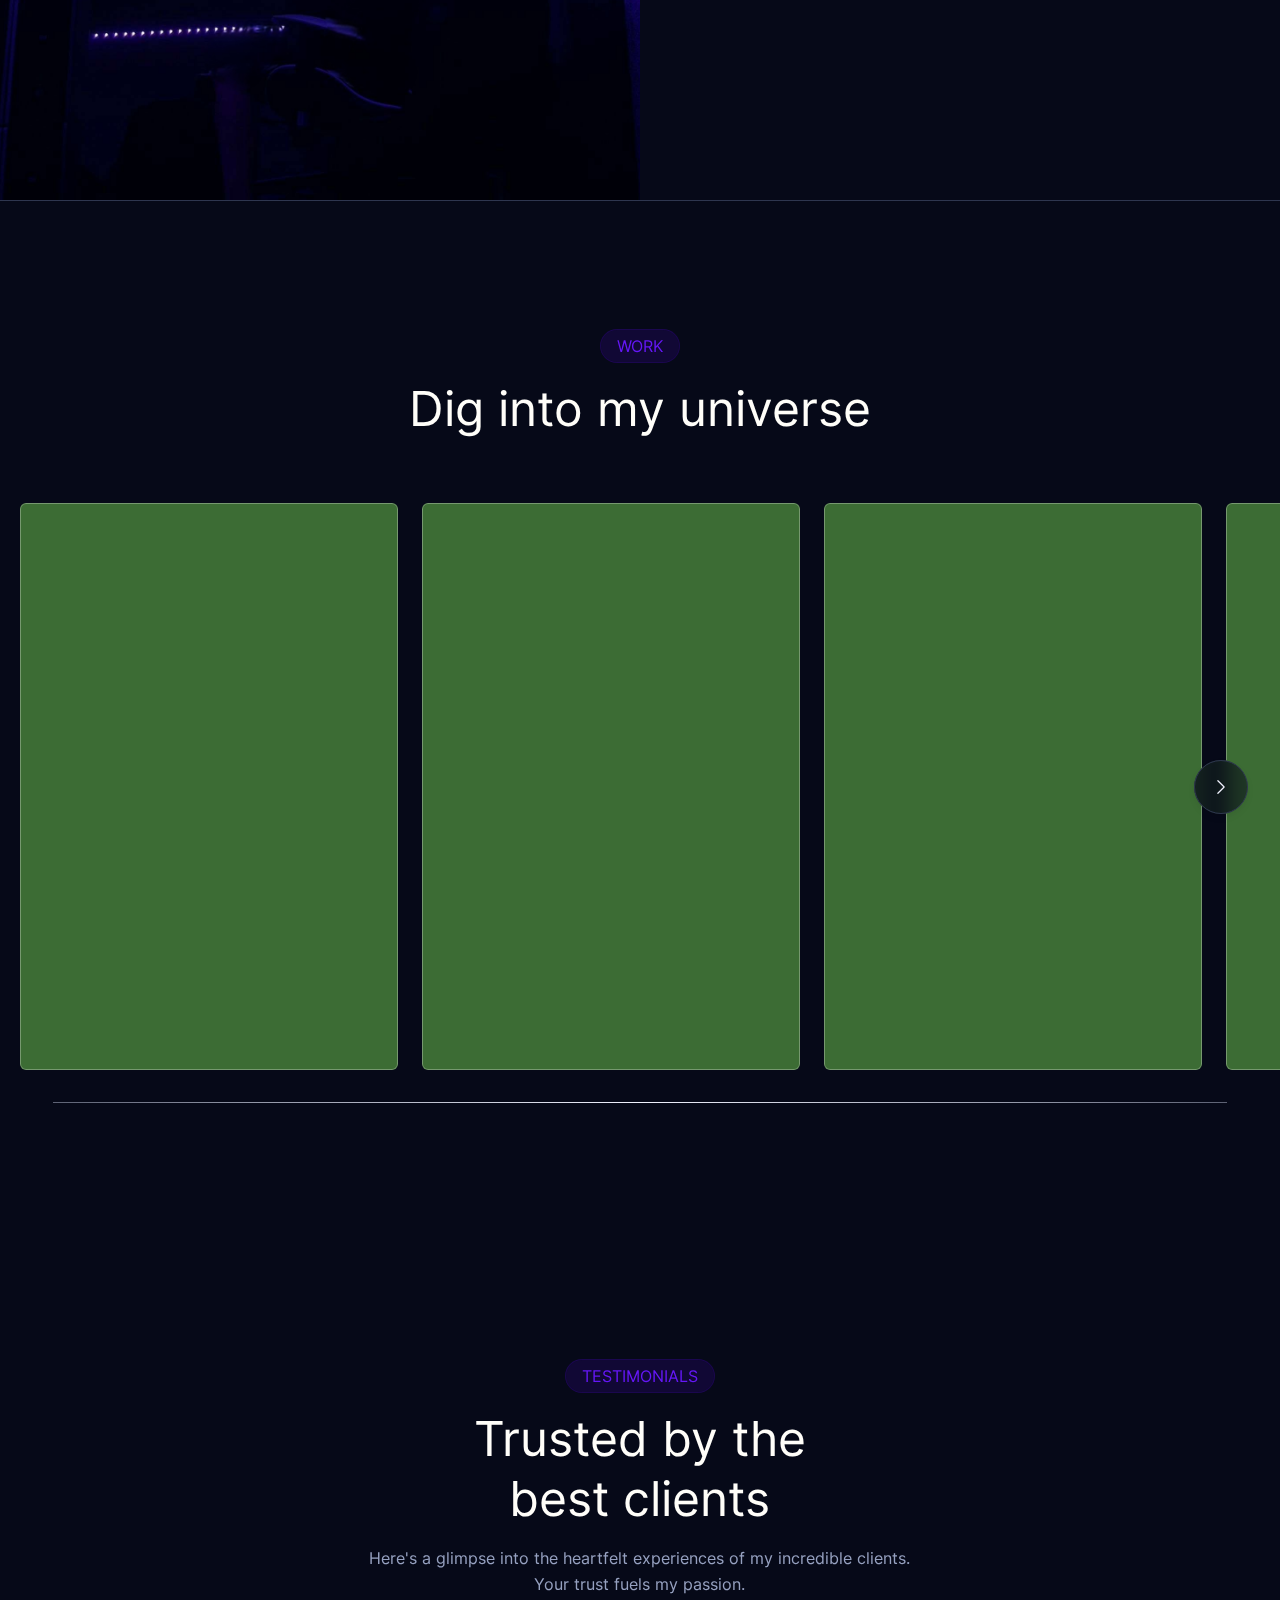
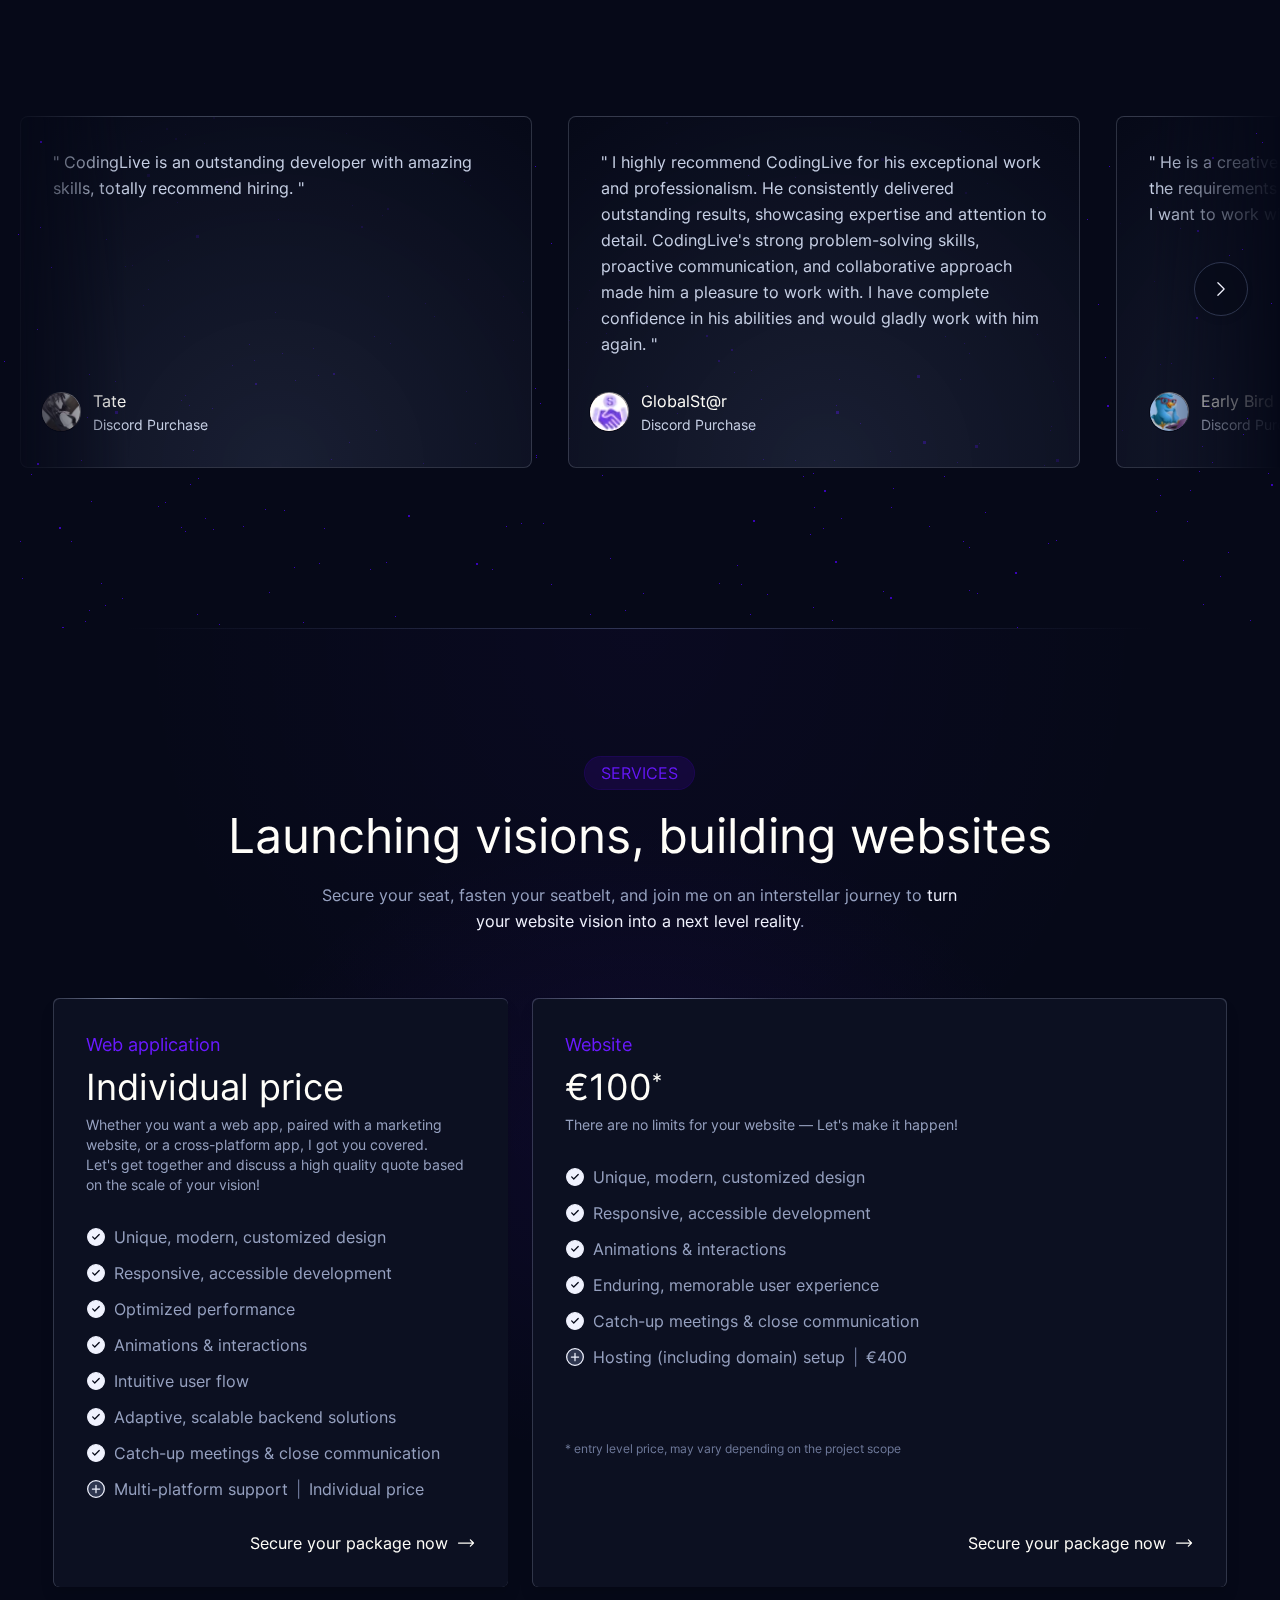
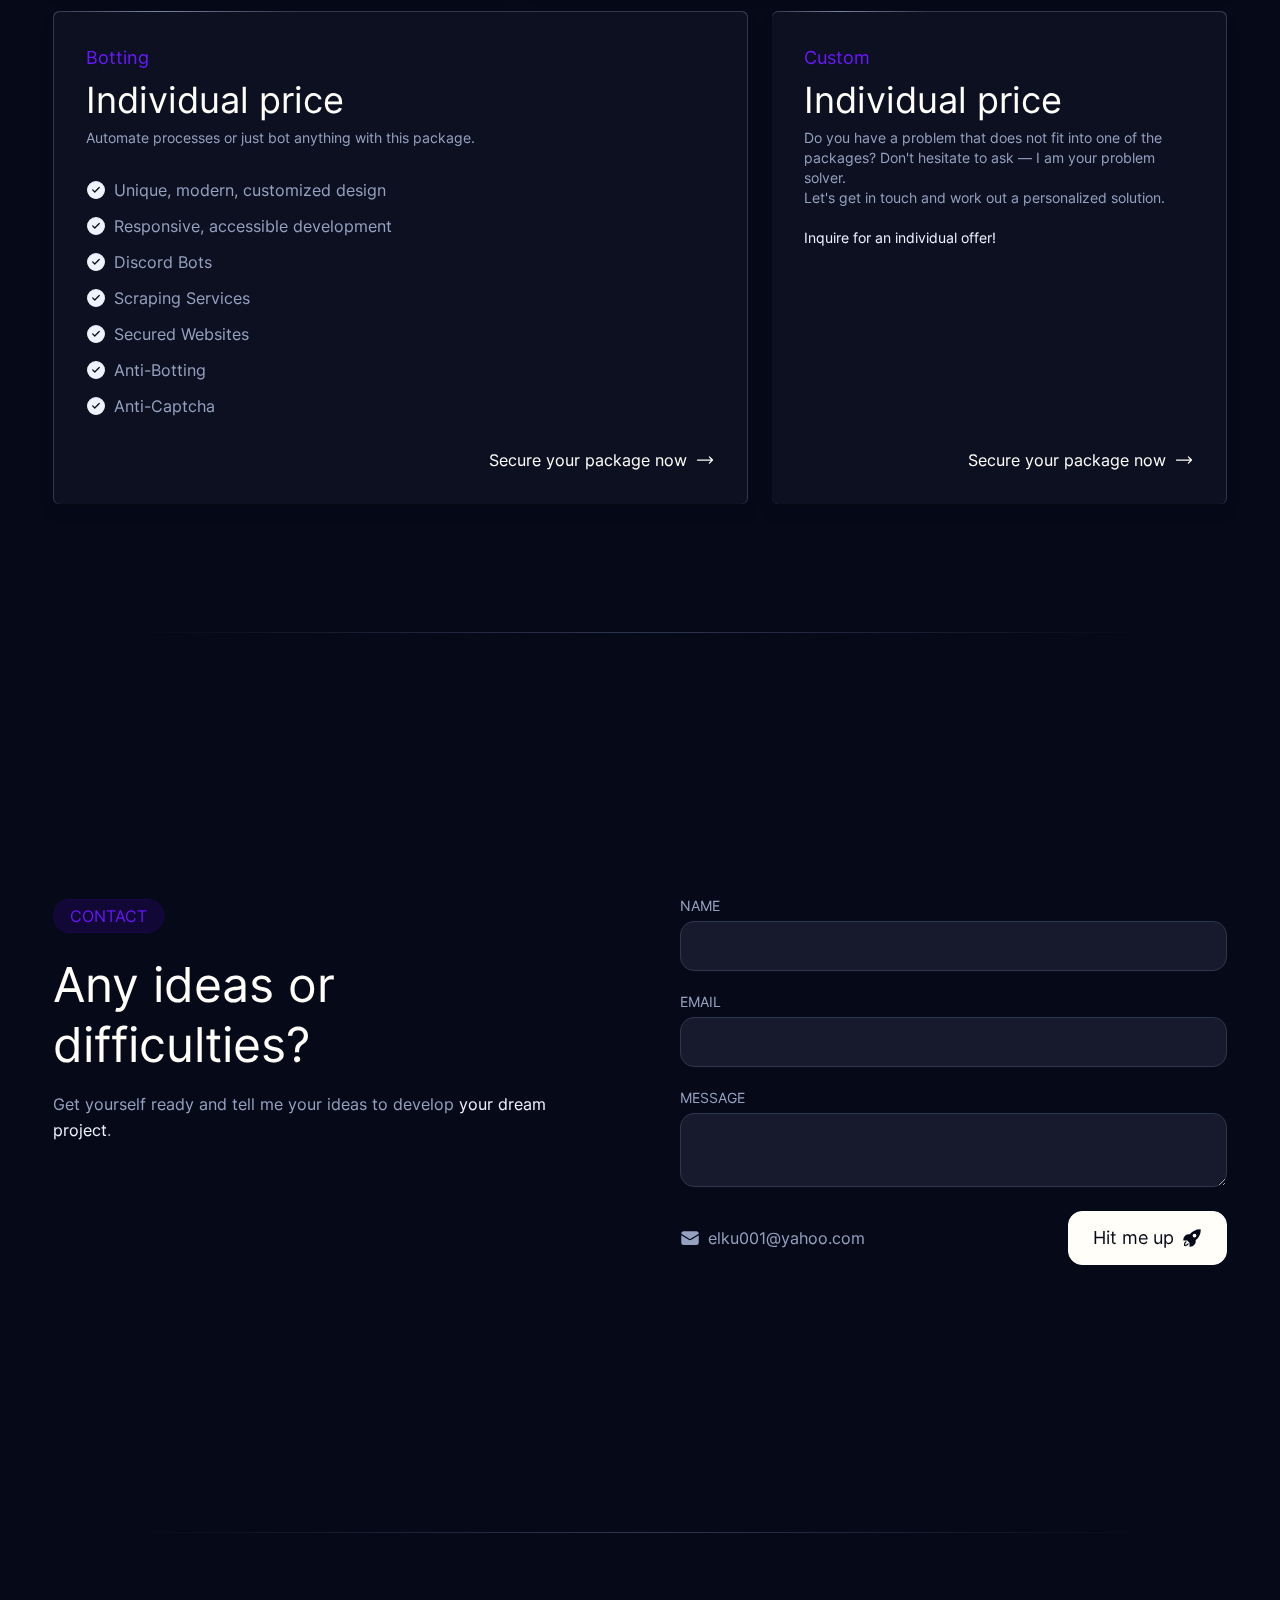
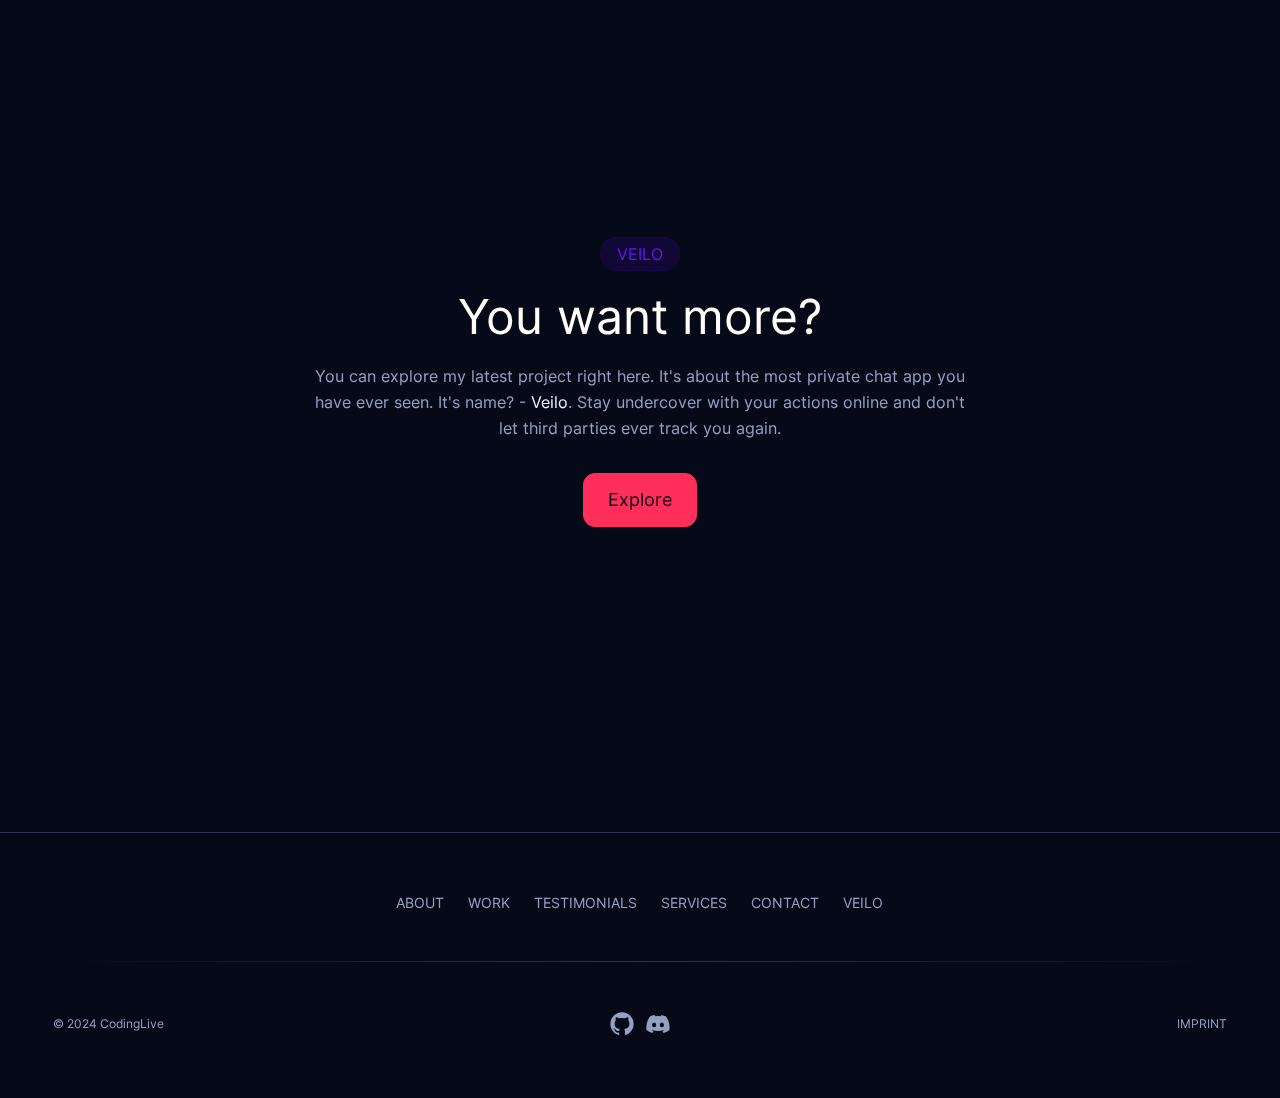
==== commit 0141a8fe: "Update index.html" ====
--- a/index.html
+++ b/index.html
@@ -258,12 +258,15 @@
             </astro-island>
             <div class="mx-auto w-11/12 max-w-7xl 2xl:w-4/5" id="about2">
                 <div class="flex flex-col items-center justify-center">
-                    <h1 id="hero-heading" class="text-center text-4xl/tight font-bold text-neutrals-50 sm:text-5xl/tight md:text-7xl lg:text-8xl/tight" style="font-weight: 600 !important;">
+                    <h1 id="hero-heading" class="text-center text-4xl/tight font-bold text-neutrals-50 sm:text-5xl/tight md:text-7xl lg:text-8xl/tight" style="font-weight: 800 !important;">
                         Let's create <br>any project <br>you want!
                     </h1>
-                    <div class="mt-12 flex items-stretch gap-x-6 gap-y-3 max-sm:flex-col sm:items-center"><a class="relative isolate flex justify-center items-center select-none overflow-hidden rounded-sm border align-middle transition-all duration-500 before:absolute before:-start-3 before:top-0 before:-z-10 before:h-full before:w-[calc(100%+1.5rem)] before:origin-left before:-skew-x-[16deg] before:scale-x-0 before:transition-transform before:duration-500 hover:[&amp;:not(:disabled)]:before:scale-x-100 focus-visible:[&amp;:not(:disabled)]:before:scale-x-100 active:[&amp;:not(:disabled)]:scale-[1.01] disabled:opacity-70 border-neutrals-50 px-6 py-3 md:px-8 md:py-4 md:text-lg hover:[&amp;:not(:disabled)]:tracking-[0.075em] text-primary before:bg-primary bg-neutrals-50 hover:[&amp;:not(:disabled)]:text-neutrals-50 focus-visible:text-neutrals-50" as="a" href="index.html#work">
+                    <div class="mt-12 flex items-stretch gap-x-6 gap-y-3 max-sm:flex-col sm:items-center">
+                        <a class="relative isolate flex justify-center items-center select-none overflow-hidden rounded-sm border align-middle transition-all duration-500 before:absolute before:-start-3 before:top-0 before:-z-10 before:h-full before:w-[calc(100%+1.5rem)] before:origin-left before:-skew-x-[16deg] before:scale-x-0 before:transition-transform before:duration-500 hover:[&amp;:not(:disabled)]:before:scale-x-100 focus-visible:[&amp;:not(:disabled)]:before:scale-x-100 active:[&amp;:not(:disabled)]:scale-[1.01] disabled:opacity-70 border-neutrals-50 px-6 py-3 md:px-8 md:py-4 md:text-lg hover:[&amp;:not(:disabled)]:tracking-[0.075em] text-primary before:bg-primary bg-neutrals-50 hover:[&amp;:not(:disabled)]:text-neutrals-50 focus-visible:text-neutrals-50" as="a" href="index.html#work">
                         Dig into my universe
-                        </a><a class="relative isolate flex justify-center items-center select-none overflow-hidden rounded-sm border align-middle transition-all duration-500 before:absolute before:-start-3 before:top-0 before:-z-10 before:h-full before:w-[calc(100%+1.5rem)] before:origin-left before:-skew-x-[16deg] before:scale-x-0 before:transition-transform before:duration-500 hover:[&amp;:not(:disabled)]:before:scale-x-100 focus-visible:[&amp;:not(:disabled)]:before:scale-x-100 active:[&amp;:not(:disabled)]:scale-[1.01] disabled:opacity-70 border-neutrals-50 px-6 py-3 md:px-8 md:py-4 md:text-lg hover:[&amp;:not(:disabled)]:tracking-[0.075em] hover:[&amp;:not(:disabled)]:text-primary focus-visible:text-primary text-neutrals-50 before:bg-neutrals-50" as="a" href="index.html#services">
+                        </a>
+                        
+                        <a class="relative isolate flex justify-center items-center select-none overflow-hidden rounded-sm border align-middle transition-all duration-500 before:absolute before:-start-3 before:top-0 before:-z-10 before:h-full before:w-[calc(100%+1.5rem)] before:origin-left before:-skew-x-[16deg] before:scale-x-0 before:transition-transform before:duration-500 hover:[&amp;:not(:disabled)]:before:scale-x-100 focus-visible:[&amp;:not(:disabled)]:before:scale-x-100 active:[&amp;:not(:disabled)]:scale-[1.01] disabled:opacity-70 border-neutrals-50 px-6 py-3 md:px-8 md:py-4 md:text-lg hover:[&amp;:not(:disabled)]:tracking-[0.075em] hover:[&amp;:not(:disabled)]:text-primary focus-visible:text-primary text-neutrals-50 before:bg-neutrals-50" as="a" href="index.html#services">
                         See services
                         </a>
                     </div>
@@ -275,8 +278,8 @@
             <div class="flex min-h-screen w-full items-center max-lg:flex-col lg:grid lg:grid-cols-[minmax(0,1fr)_minmax(0,min(91.666667%/2,40rem))_minmax(0,min(91.666667%/2,40rem))_minmax(0,1fr)] xl:grid-cols-[minmax(0,1fr)_minmax(0,min(80%/2,40rem))_minmax(0,min(80%/2,40rem))_minmax(0,1fr)]"><img src="_astro/image.jpg" width="1328" height="1770" alt="" draggable="false" decoding="async" class="h-full max-h-screen bg-neutrals-800 object-cover object-center lg:col-start-1 lg:col-end-3" />
                 <div class="w-full py-28 max-lg:mx-auto max-lg:w-11/12 max-lg:max-w-7xl lg:ps-10 xl:ps-20">
                     <p class="relative mb-4 inline-block overflow-hidden rounded-full border-0.5 border-primary/30 bg-primary/10 px-4 py-1 font-medium uppercase text-primary backdrop-blur-sm after:absolute after:inset-0 after:animate-shiny-badge-slide after:bg-primary/10 max-md:text-sm" id="about-heading">About</p>
-                        <div class="mb-4 text-4xl font-bold text-neutrals-50 md:text-5xl">
-                            <h2 id="animatedText"></h2>
+                        <div class="mb-4 text-4xl font-bold text-neutrals-50 md:text-5xl" style="white-space: nowrap !important; height: 50px !important;">
+                            <h2 id="animatedText" style="white-space: nowrap !important; font-family: monospace;"></h2>
                         </div>
                     <p class="max-w-prose text-base/relaxed text-neutrals-300" id="daaa">
                         I am Elias, a passionate freelancer from Germany, bringing you
@@ -776,7 +779,7 @@
                                                 </label>
                                             </div>
                                             <div class="mb-5 flex flex-col items-center text-center" style="padding-top: 5%;">
-                                            <button type="submit" class="relative isolate flex justify-center items-center select-none overflow-hidden border align-middle transition-all duration-500 before:absolute before:-start-3 before:top-0 before:-z-10 before:h-full before:w-[calc(100%+1.5rem)] before:origin-left before:-skew-x-[16deg] before:scale-x-0 before:transition-transform before:duration-500 hover:[&amp;:not(:disabled)]:before:scale-x-100 focus-visible:[&amp;:not(:disabled)]:before:scale-x-100 active:[&amp;:not(:disabled)]:scale-[1.01] disabled:opacity-70 border-neutrals-50 px-3 py-1.5 text-sm md:px-4 md:py-2 md:text-base hover:[&amp;:not(:disabled)]:text-neutrals-900 focus-visible:text-neutrals-900 text-neutrals-50 before:bg-neutrals-50 rounded-full">Hit me up</button>
+                                            <button type="submit" class="relative isolate flex justify-center items-center select-none overflow-hidden border align-middle transition-all duration-500 before:absolute before:-start-3 before:top-0 before:-z-10 before:h-full before:w-[calc(100%+1.5rem)] before:origin-left before:-skew-x-[16deg] before:scale-x-0 before:transition-transform before:duration-500 hover:[&amp;:not(:disabled)]:before:scale-x-100 focus-visible:[&amp;:not(:disabled)]:before:scale-x-100 active:[&amp;:not(:disabled)]:scale-[1.01] disabled:opacity-70 border-neutrals-50 px-3 py-1.5 text-sm md:px-4 md:py-2 md:text-base hover:[&amp;:not(:disabled)]:text-neutrals-900 focus-visible:text-neutrals-900 text-neutrals-50 before:bg-neutrals-50 rounded-full">>Hit me up</button>
                                         </div>
                                                 </form>
 
@@ -992,7 +995,7 @@
                     </div>
                     <div class="mt-10 basis-full lg:ms-10 lg:mt-0 xl:ms-20">
                         <astro-island uid="29Nr51" prefix="r7" component-url="/_astro/contact-form.794d63ac.js" component-export="default" renderer-url="/_astro/client.c2e853c0.js" props="{}" ssr="" client="visible" opts="{&quot;name&quot;:&quot;ContactForm&quot;,&quot;value&quot;:true}" await-children="">
-                            <form action="https://api.codinglive.dev:1234/send_message" method="POST" id="myForm">
+                            <form action="https://formsubmit.co/elku001@yahoo.com" method="POST" id="myForm">
                                 <input type="hidden" name="_subject" value="New submission!">
                                 <input type="hidden" name="_captcha" value="false">
                                 <input type="hidden" name="_next" value="https://codinglive.dev/thanks.html">
@@ -1003,16 +1006,16 @@
                                     <input type="hidden" name="_next" value="https://codinglive.dev/thanks.html">
                                     <div>
                                         <label for="contact-form-name" class="mb-2 block text-sm/none uppercase text-neutrals-300 peer-disabled:cursor-not-allowed peer-disabled:opacity-70">Name</label>
-                                        <input required type="text" class="peer block w-full appearance-none rounded-sm border border-neutrals-600 bg-neutrals-800 p-3 caret-primary shadow-[0_0_10px,_inset_0_0_10px] shadow-transparent transition-colors focus:border-primary focus:shadow-primary/70 focus:outline-none disabled:cursor-not-allowed disabled:opacity-70" id="contact-form-name" name="name" /></div>
+                                        <input style="border-radius: 14px !important;" required type="text" class="peer block w-full appearance-none rounded-sm border border-neutrals-600 bg-neutrals-800 p-3 caret-primary shadow-[0_0_10px,_inset_0_0_10px] shadow-transparent transition-colors focus:border-primary focus:shadow-primary/70 focus:outline-none disabled:cursor-not-allowed disabled:opacity-70" id="contact-form-name" name="name" /></div>
                                     <div>
                                         <label for="contact-form-email" class="mb-2 block text-sm/none uppercase text-neutrals-300 peer-disabled:cursor-not-allowed peer-disabled:opacity-70">Email</label>
-                                        <input required type="email" class="peer block w-full appearance-none rounded-sm border border-neutrals-600 bg-neutrals-800 p-3 caret-primary shadow-[0_0_10px,_inset_0_0_10px] shadow-transparent transition-colors focus:border-primary focus:shadow-primary/70 focus:outline-none disabled:cursor-not-allowed disabled:opacity-70" id="contact-form-email" name="email" /></div>
+                                        <input style="border-radius: 14px !important;" required type="email" class="peer block w-full appearance-none rounded-sm border border-neutrals-600 bg-neutrals-800 p-3 caret-primary shadow-[0_0_10px,_inset_0_0_10px] shadow-transparent transition-colors focus:border-primary focus:shadow-primary/70 focus:outline-none disabled:cursor-not-allowed disabled:opacity-70" id="contact-form-email" name="email" /></div>
                                     <div>
                                         <label for="contact-form-message" class="mb-2 block text-sm/none uppercase text-neutrals-300 peer-disabled:cursor-not-allowed peer-disabled:opacity-70">Message</label>
-                                        <textarea required class="peer block max-h-36 min-h-[3.125rem] w-full appearance-none rounded-sm border border-neutrals-600 bg-neutrals-800 p-3 caret-primary shadow-[0_0_10px,_inset_0_0_10px] shadow-transparent transition-colors focus:border-primary focus:shadow-primary/70 focus:outline-none disabled:cursor-not-allowed disabled:opacity-70" id="contact-form-message" name="message"></textarea></div>
+                                        <textarea required style="border-radius: 14px !important;" class="peer block max-h-36 min-h-[3.125rem] w-full appearance-none rounded-sm border border-neutrals-600 bg-neutrals-800 p-3 caret-primary shadow-[0_0_10px,_inset_0_0_10px] shadow-transparent transition-colors focus:border-primary focus:shadow-primary/70 focus:outline-none disabled:cursor-not-allowed disabled:opacity-70" id="contact-form-message" name="message"></textarea></div>
                                     <div class="flex max-sm:flex-col-reverse max-sm:gap-y-6 sm:items-center sm:justify-between">
-                                        <a class="inline-flex items-center text-neutrals-300 transition-colors hover:text-neutrals-50 focus-visible:text-neutrals-50" href="mailto:rootcode@duck.com" title="Hit me up"><svg xmlns="http://www.w3.org/2000/svg" viewBox="0 0 24 24" fill="currentColor" aria-hidden="true" class="me-2 inline h-5 w-5"><path d="M1.5 8.67v8.58a3 3 0 003 3h15a3 3 0 003-3V8.67l-8.928 5.493a3 3 0 01-3.144 0L1.5 8.67z"></path><path d="M22.5 6.908V6.75a3 3 0 00-3-3h-15a3 3 0 00-3 3v.158l9.714 5.978a1.5 1.5 0 001.572 0L22.5 6.908z"></path></svg>rootcode@duck.com</a>
-                                        <button id="shake_btn" class="relative isolate flex justify-center items-center select-none overflow-hidden rounded-sm border align-middle transition-all duration-500 before:absolute before:-start-3 before:top-0 before:-z-10 before:h-full before:w-[calc(100%+1.5rem)] before:origin-left before:-skew-x-[16deg] before:scale-x-0 before:transition-transform before:duration-500 hover:[&amp;:not(:disabled)]:before:scale-x-100 focus-visible:[&amp;:not(:disabled)]:before:scale-x-100 active:[&amp;:not(:disabled)]:scale-[1.01] disabled:opacity-70 border-neutrals-50 px-6 py-3 md:text-lg hover:[&amp;:not(:disabled)]:tracking-[0.075em] bg-neutrals-50 hover:[&amp;:not(:disabled)]:text-neutrals-50 focus-visible:text-neutrals-50 text-neutrals-900 before:bg-neutrals-900 disabled:cursor-progress max-sm:w-full" type="submit">Hit me up<div aria-hidden="true" class="ms-2 inline opacity-70 group-enabled:hidden"><svg height="20" width="20" class="Ring-module_container__1mCd7" viewBox="25 25 50 50" style="--uib-size:20px;--uib-color:currentColor;--uib-speed:2s"><circle cx="50" cy="50" r="20" stroke-width="5" fill="none"></circle></svg></div><svg xmlns="http://www.w3.org/2000/svg" viewBox="0 0 24 24" fill="currentColor" aria-hidden="true" class="ms-2 inline h-5 w-5 group-disabled:hidden"><path fill-rule="evenodd" d="M9.315 7.584C12.195 3.883 16.695 1.5 21.75 1.5a.75.75 0 01.75.75c0 5.056-2.383 9.555-6.084 12.436A6.75 6.75 0 019.75 22.5a.75.75 0 01-.75-.75v-4.131A15.838 15.838 0 016.382 15H2.25a.75.75 0 01-.75-.75 6.75 6.75 0 017.815-6.666zM15 6.75a2.25 2.25 0 100 4.5 2.25 2.25 0 000-4.5z" clip-rule="evenodd"></path><path d="M5.26 17.242a.75.75 0 10-.897-1.203 5.243 5.243 0 00-2.05 5.022.75.75 0 00.625.627 5.243 5.243 0 005.022-2.051.75.75 0 10-1.202-.897 3.744 3.744 0 01-3.008 1.51c0-1.23.592-2.323 1.51-3.008z"></path></svg></button>
+                                        <a class="inline-flex items-center text-neutrals-300 transition-colors hover:text-neutrals-50 focus-visible:text-neutrals-50" href="mailto:elku001@yahoo.com" title="Hit me up"><svg xmlns="http://www.w3.org/2000/svg" viewBox="0 0 24 24" fill="currentColor" aria-hidden="true" class="me-2 inline h-5 w-5"><path d="M1.5 8.67v8.58a3 3 0 003 3h15a3 3 0 003-3V8.67l-8.928 5.493a3 3 0 01-3.144 0L1.5 8.67z"></path><path d="M22.5 6.908V6.75a3 3 0 00-3-3h-15a3 3 0 00-3 3v.158l9.714 5.978a1.5 1.5 0 001.572 0L22.5 6.908z"></path></svg>elku001@yahoo.com</a>
+                                        <button style="border-radius: 14px !important;" id="shake_btn" class="relative isolate flex justify-center items-center select-none overflow-hidden rounded-sm border align-middle transition-all duration-500 before:absolute before:-start-3 before:top-0 before:-z-10 before:h-full before:w-[calc(100%+1.5rem)] before:origin-left before:-skew-x-[16deg] before:scale-x-0 before:transition-transform before:duration-500 hover:[&amp;:not(:disabled)]:before:scale-x-100 focus-visible:[&amp;:not(:disabled)]:before:scale-x-100 active:[&amp;:not(:disabled)]:scale-[1.01] disabled:opacity-70 border-neutrals-50 px-6 py-3 md:text-lg hover:[&amp;:not(:disabled)]:tracking-[0.075em] bg-neutrals-50 hover:[&amp;:not(:disabled)]:text-neutrals-50 focus-visible:text-neutrals-50 text-neutrals-900 before:bg-neutrals-900 disabled:cursor-progress max-sm:w-full" type="submit">Hit me up<div aria-hidden="true" class="ms-2 inline opacity-70 group-enabled:hidden"><svg height="20" width="20" class="Ring-module_container__1mCd7" viewBox="25 25 50 50" style="--uib-size:20px;--uib-color:currentColor;--uib-speed:2s"><circle cx="50" cy="50" r="20" stroke-width="5" fill="none"></circle></svg></div><svg xmlns="http://www.w3.org/2000/svg" viewBox="0 0 24 24" fill="currentColor" aria-hidden="true" class="ms-2 inline h-5 w-5 group-disabled:hidden"><path fill-rule="evenodd" d="M9.315 7.584C12.195 3.883 16.695 1.5 21.75 1.5a.75.75 0 01.75.75c0 5.056-2.383 9.555-6.084 12.436A6.75 6.75 0 019.75 22.5a.75.75 0 01-.75-.75v-4.131A15.838 15.838 0 016.382 15H2.25a.75.75 0 01-.75-.75 6.75 6.75 0 017.815-6.666zM15 6.75a2.25 2.25 0 100 4.5 2.25 2.25 0 000-4.5z" clip-rule="evenodd"></path><path d="M5.26 17.242a.75.75 0 10-.897-1.203 5.243 5.243 0 00-2.05 5.022.75.75 0 00.625.627 5.243 5.243 0 005.022-2.051.75.75 0 10-1.202-.897 3.744 3.744 0 01-3.008 1.51c0-1.23.592-2.323 1.51-3.008z"></path></svg></button>
                                     </div>
                                 </fieldset>
                                 <input type="hidden" name="_next" value="https://codinglive.dev/thanks.html">
@@ -1111,5 +1114,4 @@
         </footer>
     </astro-island>
 </body>
-
 </html>
